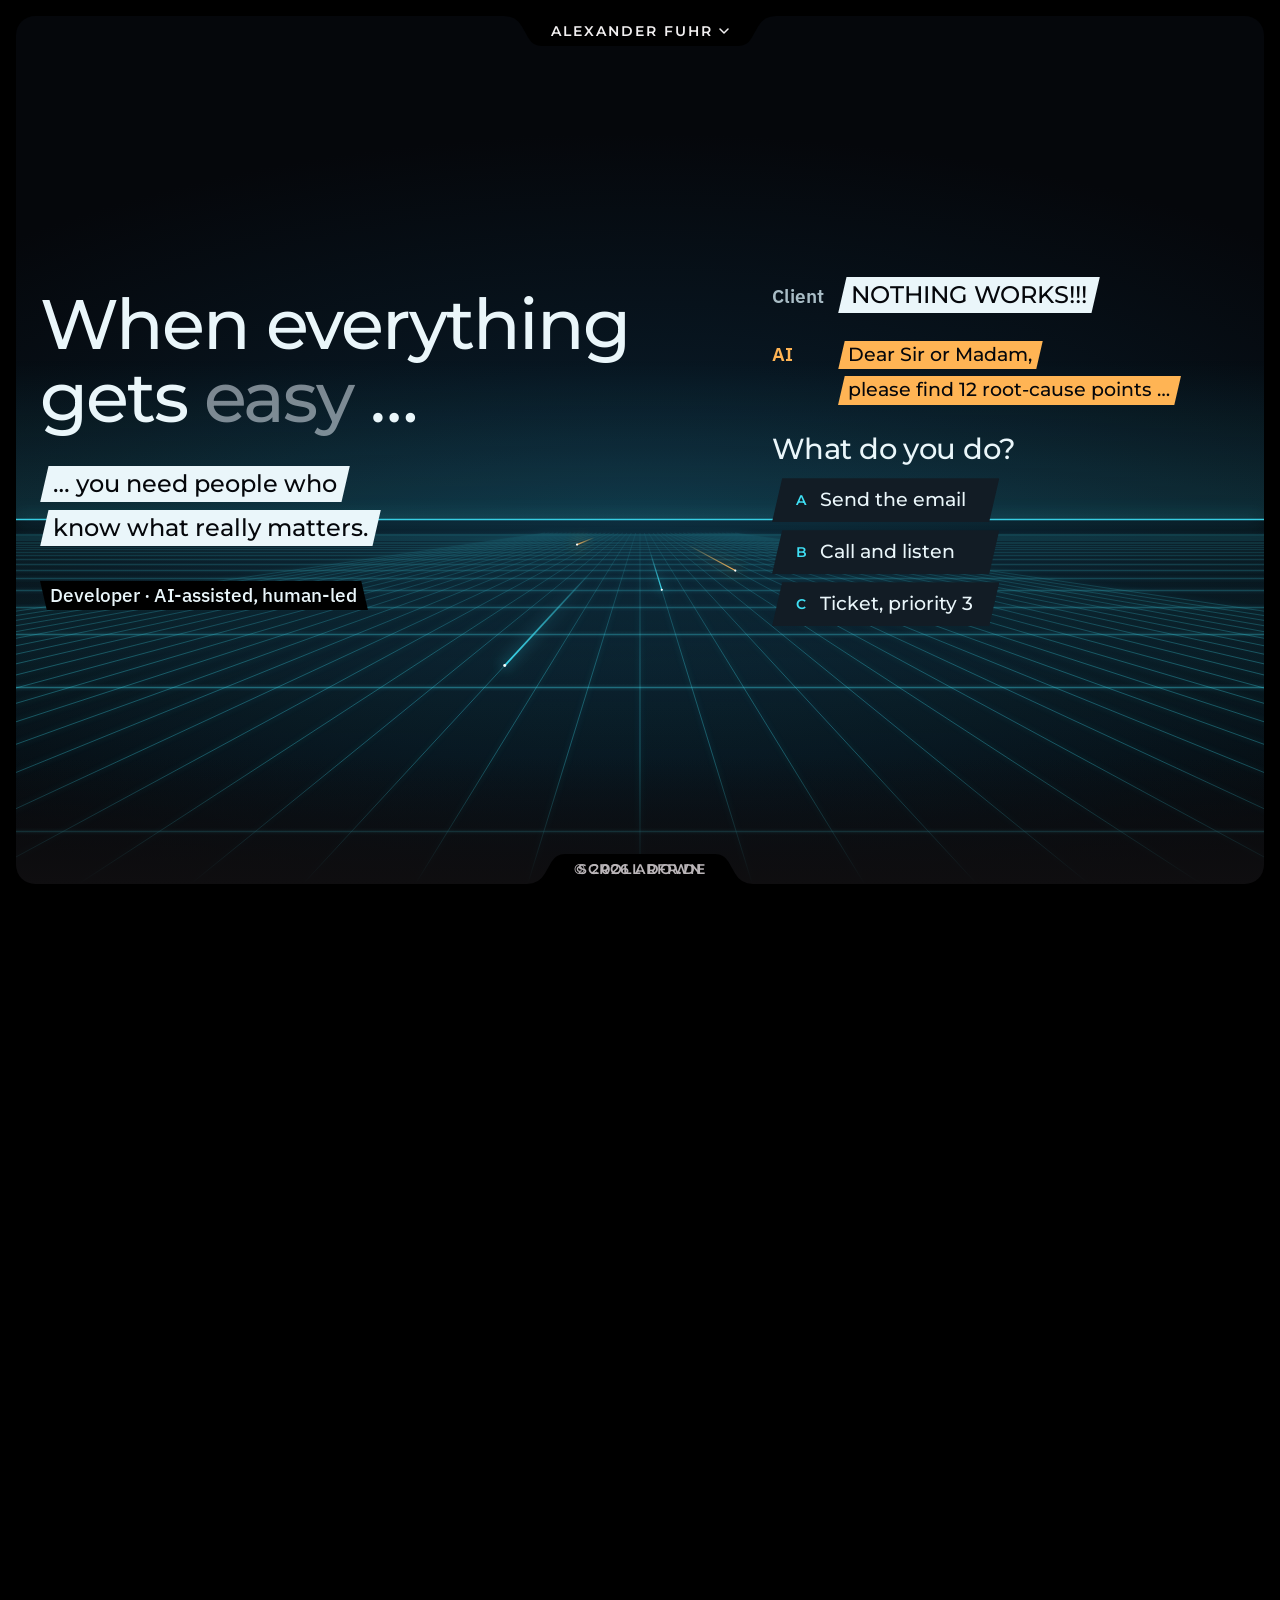
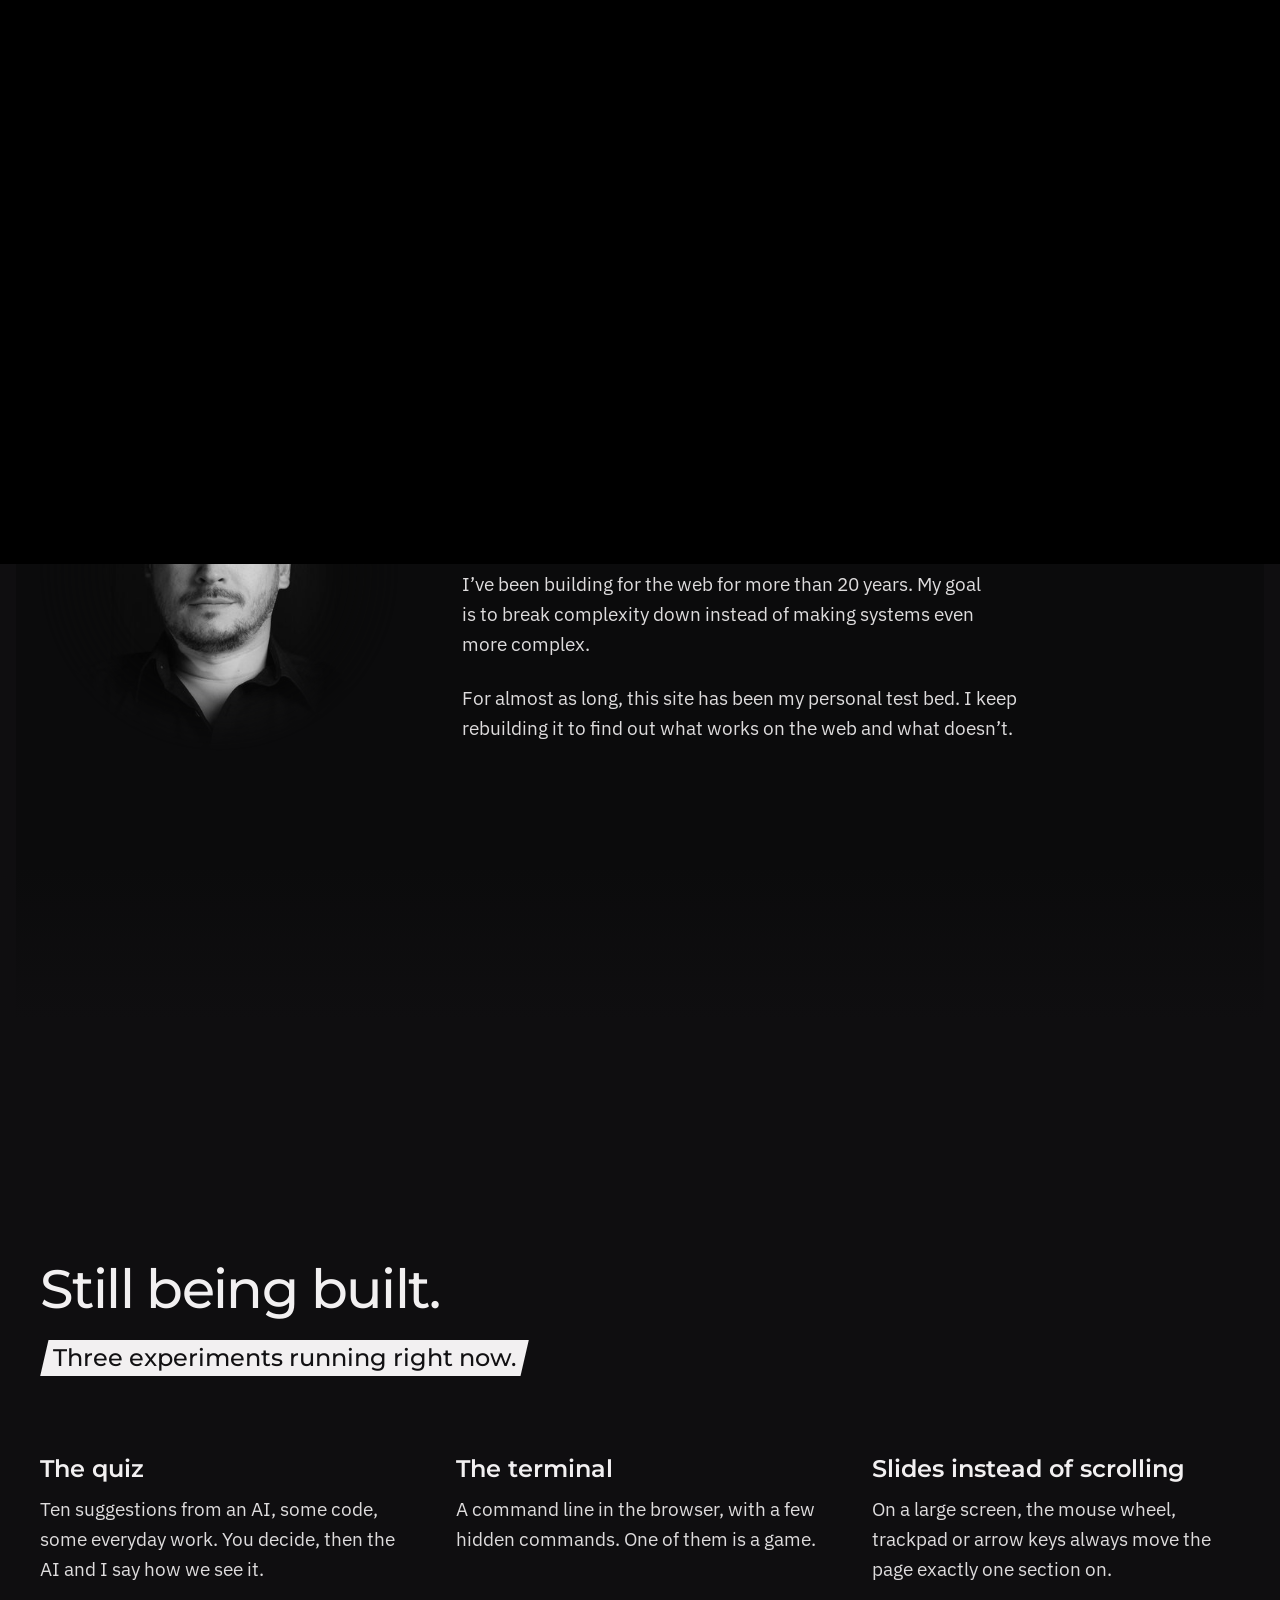
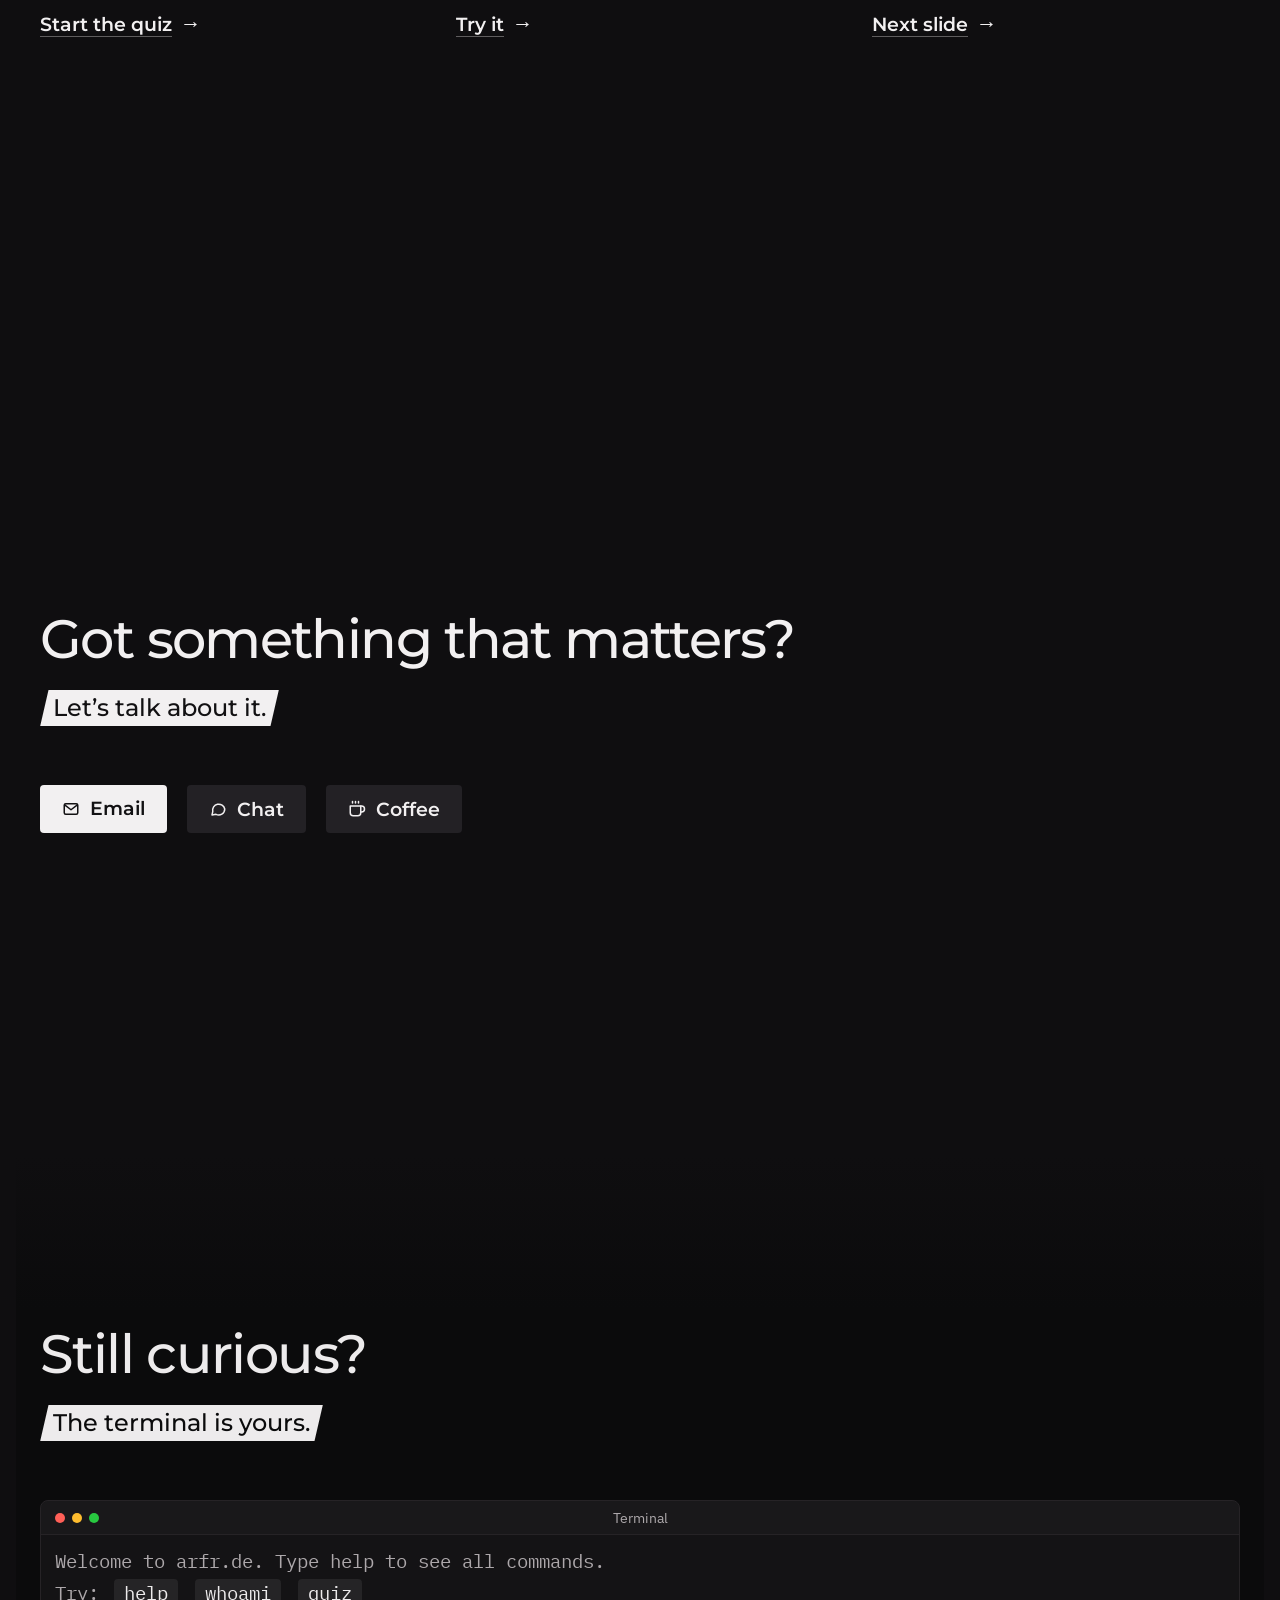
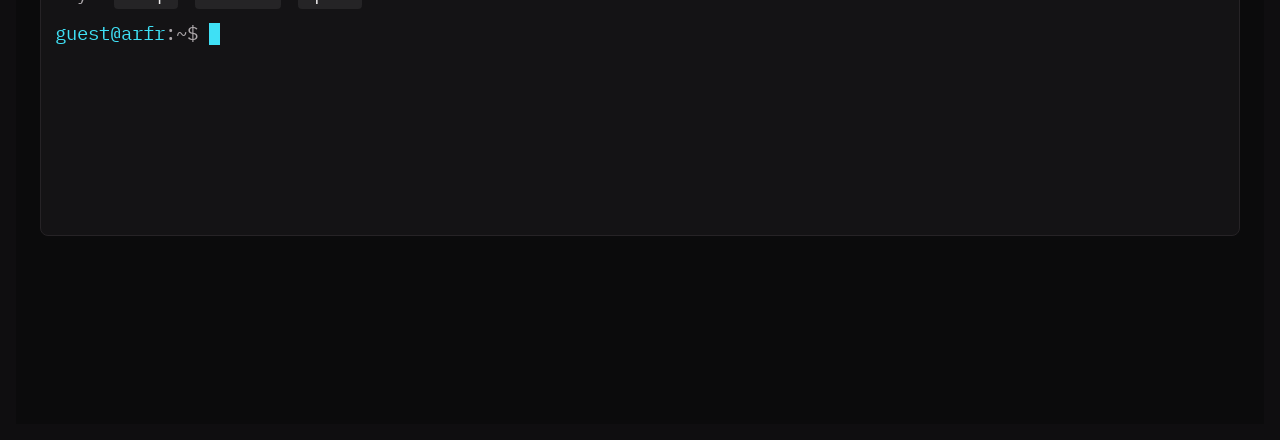
==== index.html @ 522abc4e "Update index.html" ====
<!doctype html>
<html lang="de">
<head>
<meta charset="utf-8">
<meta name="viewport" content="width=device-width, initial-scale=1, viewport-fit=cover">
<title>Alexander Fuhr</title>
<meta name="description" content="Alexander Fuhr – Entwickler. KI-gestützt, menschlich geführt.">
<meta name="color-scheme" content="light dark">
<meta property="og:type" content="website">
<meta property="og:url" content="https://arfr.de/">
<meta property="og:title" content="Alexander Fuhr – Entwickler">
<meta property="og:description" content="KI-gestützt, menschlich geführt.">
<meta property="og:image" content="https://arfr.de/images/alexander-fuhr.jpg">
<meta property="og:locale" content="de_DE">
<meta name="twitter:card" content="summary">
<link rel="canonical" href="https://arfr.de/">
<link rel="preload" href="fonts/montserrat-latin-500-normal.woff2" as="font" type="font/woff2" crossorigin>
<script>
/* slides on wide, tall enough screens: set before the first paint so nothing jumps; the script at the end checks that every section fits */
if (window.matchMedia && matchMedia('(min-width: 900px) and (min-height: 600px)').matches) document.documentElement.classList.add('slides');
</script>
<style>
@font-face { font-family: 'Montserrat'; font-style: normal; font-weight: 400; font-display: swap; src: url('fonts/montserrat-latin-400-normal.woff2') format('woff2'); unicode-range: U+0000-00FF, U+0131, U+0152-0153, U+02BB-02BC, U+02C6, U+02DA, U+02DC, U+0304, U+0308, U+0329, U+2000-206F, U+20AC, U+2122, U+2191, U+2193, U+2212, U+2215, U+FEFF, U+FFFD; }
@font-face { font-family: 'Montserrat'; font-style: normal; font-weight: 500; font-display: swap; src: url('fonts/montserrat-latin-500-normal.woff2') format('woff2'); unicode-range: U+0000-00FF, U+0131, U+0152-0153, U+02BB-02BC, U+02C6, U+02DA, U+02DC, U+0304, U+0308, U+0329, U+2000-206F, U+20AC, U+2122, U+2191, U+2193, U+2212, U+2215, U+FEFF, U+FFFD; }
@font-face { font-family: 'Montserrat'; font-style: normal; font-weight: 600; font-display: swap; src: url('fonts/montserrat-latin-600-normal.woff2') format('woff2'); unicode-range: U+0000-00FF, U+0131, U+0152-0153, U+02BB-02BC, U+02C6, U+02DA, U+02DC, U+0304, U+0308, U+0329, U+2000-206F, U+20AC, U+2122, U+2191, U+2193, U+2212, U+2215, U+FEFF, U+FFFD; }
@font-face { font-family: 'Montserrat'; font-style: normal; font-weight: 400; font-display: swap; src: url('fonts/montserrat-latin-ext-400-normal.woff2') format('woff2'); unicode-range: U+0100-02BA, U+02BD-02C5, U+02C7-02CC, U+02CE-02D7, U+02DD-02FF, U+0304, U+0308, U+0329, U+1D00-1DBF, U+1E00-1E9F, U+1EF2-1EFF, U+2020, U+20A0-20AB, U+20AD-20C0, U+2113, U+2C60-2C7F, U+A720-A7FF; }
@font-face { font-family: 'Montserrat'; font-style: normal; font-weight: 500; font-display: swap; src: url('fonts/montserrat-latin-ext-500-normal.woff2') format('woff2'); unicode-range: U+0100-02BA, U+02BD-02C5, U+02C7-02CC, U+02CE-02D7, U+02DD-02FF, U+0304, U+0308, U+0329, U+1D00-1DBF, U+1E00-1E9F, U+1EF2-1EFF, U+2020, U+20A0-20AB, U+20AD-20C0, U+2113, U+2C60-2C7F, U+A720-A7FF; }
@font-face { font-family: 'Montserrat'; font-style: normal; font-weight: 600; font-display: swap; src: url('fonts/montserrat-latin-ext-600-normal.woff2') format('woff2'); unicode-range: U+0100-02BA, U+02BD-02C5, U+02C7-02CC, U+02CE-02D7, U+02DD-02FF, U+0304, U+0308, U+0329, U+1D00-1DBF, U+1E00-1E9F, U+1EF2-1EFF, U+2020, U+20A0-20AB, U+20AD-20C0, U+2113, U+2C60-2C7F, U+A720-A7FF; }
@font-face { font-family: 'Montserrat'; font-style: normal; font-weight: 400; font-display: swap; src: url('fonts/montserrat-cyrillic-400-normal.woff2') format('woff2'); unicode-range: U+0301, U+0400-045F, U+0490-0491, U+04B0-04B1, U+2116; }
@font-face { font-family: 'Montserrat'; font-style: normal; font-weight: 500; font-display: swap; src: url('fonts/montserrat-cyrillic-500-normal.woff2') format('woff2'); unicode-range: U+0301, U+0400-045F, U+0490-0491, U+04B0-04B1, U+2116; }
@font-face { font-family: 'Montserrat'; font-style: normal; font-weight: 600; font-display: swap; src: url('fonts/montserrat-cyrillic-600-normal.woff2') format('woff2'); unicode-range: U+0301, U+0400-045F, U+0490-0491, U+04B0-04B1, U+2116; }
@font-face { font-family: 'IBM Plex Mono'; font-style: normal; font-weight: 400; font-display: swap; src: url('fonts/ibm-plex-mono-latin-400-normal.woff2') format('woff2'); unicode-range: U+0000-00FF, U+0131, U+0152-0153, U+02BB-02BC, U+02C6, U+02DA, U+02DC, U+0304, U+0308, U+0329, U+2000-206F, U+20AC, U+2122, U+2191, U+2193, U+2212, U+2215, U+FEFF, U+FFFD; }
@font-face { font-family: 'IBM Plex Mono'; font-style: normal; font-weight: 500; font-display: swap; src: url('fonts/ibm-plex-mono-latin-500-normal.woff2') format('woff2'); unicode-range: U+0000-00FF, U+0131, U+0152-0153, U+02BB-02BC, U+02C6, U+02DA, U+02DC, U+0304, U+0308, U+0329, U+2000-206F, U+20AC, U+2122, U+2191, U+2193, U+2212, U+2215, U+FEFF, U+FFFD; }
@font-face { font-family: 'IBM Plex Mono'; font-style: normal; font-weight: 400; font-display: swap; src: url('fonts/ibm-plex-mono-latin-ext-400-normal.woff2') format('woff2'); unicode-range: U+0100-02BA, U+02BD-02C5, U+02C7-02CC, U+02CE-02D7, U+02DD-02FF, U+0304, U+0308, U+0329, U+1D00-1DBF, U+1E00-1E9F, U+1EF2-1EFF, U+2020, U+20A0-20AB, U+20AD-20C0, U+2113, U+2C60-2C7F, U+A720-A7FF; }
@font-face { font-family: 'IBM Plex Mono'; font-style: normal; font-weight: 500; font-display: swap; src: url('fonts/ibm-plex-mono-latin-ext-500-normal.woff2') format('woff2'); unicode-range: U+0100-02BA, U+02BD-02C5, U+02C7-02CC, U+02CE-02D7, U+02DD-02FF, U+0304, U+0308, U+0329, U+1D00-1DBF, U+1E00-1E9F, U+1EF2-1EFF, U+2020, U+20A0-20AB, U+20AD-20C0, U+2113, U+2C60-2C7F, U+A720-A7FF; }
@font-face { font-family: 'IBM Plex Mono'; font-style: normal; font-weight: 400; font-display: swap; src: url('fonts/ibm-plex-mono-cyrillic-400-normal.woff2') format('woff2'); unicode-range: U+0301, U+0400-045F, U+0490-0491, U+04B0-04B1, U+2116; }
@font-face { font-family: 'IBM Plex Mono'; font-style: normal; font-weight: 500; font-display: swap; src: url('fonts/ibm-plex-mono-cyrillic-500-normal.woff2') format('woff2'); unicode-range: U+0301, U+0400-045F, U+0490-0491, U+04B0-04B1, U+2116; }
@font-face { font-family: 'Commissioner'; font-style: normal; font-weight: 400; font-display: swap; src: url('fonts/commissioner-greek-400-normal.woff2') format('woff2'); unicode-range: U+0370-0377, U+037A-037F, U+0384-038A, U+038C, U+038E-03A1, U+03A3-03FF; }
@font-face { font-family: 'Commissioner'; font-style: normal; font-weight: 500; font-display: swap; src: url('fonts/commissioner-greek-500-normal.woff2') format('woff2'); unicode-range: U+0370-0377, U+037A-037F, U+0384-038A, U+038C, U+038E-03A1, U+03A3-03FF; }
@font-face { font-family: 'Commissioner'; font-style: normal; font-weight: 600; font-display: swap; src: url('fonts/commissioner-greek-600-normal.woff2') format('woff2'); unicode-range: U+0370-0377, U+037A-037F, U+0384-038A, U+038C, U+038E-03A1, U+03A3-03FF; }
@font-face { font-family: 'IBM Plex Sans'; font-style: normal; font-weight: 400; font-display: swap; src: url('fonts/ibm-plex-sans-latin-400-normal.woff2') format('woff2'); unicode-range: U+0000-00FF, U+0131, U+0152-0153, U+02BB-02BC, U+02C6, U+02DA, U+02DC, U+0304, U+0308, U+0329, U+2000-206F, U+20AC, U+2122, U+2191, U+2193, U+2212, U+2215, U+FEFF, U+FFFD; }
@font-face { font-family: 'IBM Plex Sans'; font-style: normal; font-weight: 500; font-display: swap; src: url('fonts/ibm-plex-sans-latin-500-normal.woff2') format('woff2'); unicode-range: U+0000-00FF, U+0131, U+0152-0153, U+02BB-02BC, U+02C6, U+02DA, U+02DC, U+0304, U+0308, U+0329, U+2000-206F, U+20AC, U+2122, U+2191, U+2193, U+2212, U+2215, U+FEFF, U+FFFD; }
@font-face { font-family: 'IBM Plex Sans'; font-style: normal; font-weight: 600; font-display: swap; src: url('fonts/ibm-plex-sans-latin-600-normal.woff2') format('woff2'); unicode-range: U+0000-00FF, U+0131, U+0152-0153, U+02BB-02BC, U+02C6, U+02DA, U+02DC, U+0304, U+0308, U+0329, U+2000-206F, U+20AC, U+2122, U+2191, U+2193, U+2212, U+2215, U+FEFF, U+FFFD; }
@font-face { font-family: 'IBM Plex Sans'; font-style: normal; font-weight: 400; font-display: swap; src: url('fonts/ibm-plex-sans-latin-ext-400-normal.woff2') format('woff2'); unicode-range: U+0100-02BA, U+02BD-02C5, U+02C7-02CC, U+02CE-02D7, U+02DD-02FF, U+0304, U+0308, U+0329, U+1D00-1DBF, U+1E00-1E9F, U+1EF2-1EFF, U+2020, U+20A0-20AB, U+20AD-20C0, U+2113, U+2C60-2C7F, U+A720-A7FF; }
@font-face { font-family: 'IBM Plex Sans'; font-style: normal; font-weight: 500; font-display: swap; src: url('fonts/ibm-plex-sans-latin-ext-500-normal.woff2') format('woff2'); unicode-range: U+0100-02BA, U+02BD-02C5, U+02C7-02CC, U+02CE-02D7, U+02DD-02FF, U+0304, U+0308, U+0329, U+1D00-1DBF, U+1E00-1E9F, U+1EF2-1EFF, U+2020, U+20A0-20AB, U+20AD-20C0, U+2113, U+2C60-2C7F, U+A720-A7FF; }
@font-face { font-family: 'IBM Plex Sans'; font-style: normal; font-weight: 600; font-display: swap; src: url('fonts/ibm-plex-sans-latin-ext-600-normal.woff2') format('woff2'); unicode-range: U+0100-02BA, U+02BD-02C5, U+02C7-02CC, U+02CE-02D7, U+02DD-02FF, U+0304, U+0308, U+0329, U+1D00-1DBF, U+1E00-1E9F, U+1EF2-1EFF, U+2020, U+20A0-20AB, U+20AD-20C0, U+2113, U+2C60-2C7F, U+A720-A7FF; }
@font-face { font-family: 'IBM Plex Sans'; font-style: normal; font-weight: 400; font-display: swap; src: url('fonts/ibm-plex-sans-cyrillic-400-normal.woff2') format('woff2'); unicode-range: U+0301, U+0400-045F, U+0490-0491, U+04B0-04B1, U+2116; }
@font-face { font-family: 'IBM Plex Sans'; font-style: normal; font-weight: 500; font-display: swap; src: url('fonts/ibm-plex-sans-cyrillic-500-normal.woff2') format('woff2'); unicode-range: U+0301, U+0400-045F, U+0490-0491, U+04B0-04B1, U+2116; }
@font-face { font-family: 'IBM Plex Sans'; font-style: normal; font-weight: 600; font-display: swap; src: url('fonts/ibm-plex-sans-cyrillic-600-normal.woff2') format('woff2'); unicode-range: U+0301, U+0400-045F, U+0490-0491, U+04B0-04B1, U+2116; }
/* Arial scaled to the web fonts' width and height, so text does not jump when they arrive */
@font-face { font-family: 'Montserrat Fallback'; src: local('Arial'), local('ArialMT'), local('Liberation Sans'); size-adjust: 113.65%; ascent-override: 85.17%; descent-override: 22.09%; line-gap-override: 0%; }
@font-face { font-family: 'IBM Plex Sans Fallback'; src: local('Arial'), local('ArialMT'), local('Liberation Sans'); size-adjust: 100.95%; ascent-override: 101.54%; descent-override: 27.24%; line-gap-override: 0%; }
</style>
<style>
/* Layout: one calm column of statements, each opened by a headline + dark bar (the LinkedIn banner motif); the hero pairs it with a code review that shows "AI-assisted, human-led" at work. */
:root {
  /* one dark page in both schemes: the sections differ by tone, not by light/dark bands.
     Every colour of the page is named here once; the rest of the CSS and the canvas drawings only use the names */
  --page-rgb: 15, 14, 16;
  --page: rgb(var(--page-rgb));
  --bg: var(--page);
  --fg: #F2F0F1;
  --text: #DEDCDD; /* running text, about 87 % white: long paragraphs do not glare on the dark ground (14 : 1) */
  --muted: #BAB5B8;
  --line: #2A272A;
  --surface: #18171A;
  --bar: var(--fg);
  --bar-fg: #121113;
  /* the two voices: cyan is the human, amber the AI; as r, g, b too, so any shade can take an alpha */
  --human-rgb: 63, 224, 245;
  --human: rgb(var(--human-rgb));
  --ai-rgb: 255, 180, 84;
  --ai: rgb(var(--ai-rgb));
  --ai-light: #FFE2B8;
  --ai-dark: #C77B1E;
  --accent: var(--human);
  --grid-ink: rgba(242, 240, 241, 0.12);
  --grid-glow: rgba(var(--human-rgb), 0.3);
  /* the neon stage of the hero and the game: bluer blacks and whites; its neon is the human cyan, --neon-light a paler tint */
  --neon-light: #7FF0FF;
  --stage-bg: #05070B;
  --stage-glow: #0A2131;
  --stage-surface: #0A1219;
  --stage-line: #1B2A34;
  --stage-dim: #8FA6B0;
  --stage-muted: #A9BDC6;
  --stage-fg: #EAF6FA;
  --struck: rgba(240, 248, 255, 0.5); /* the word that is not quite right, faded back */
  /* plain black and white: the frame, light on dark, shadows, the snow */
  --black-rgb: 0, 0, 0;
  --frame-bg: rgb(var(--black-rgb));
  --white-rgb: 255, 255, 255;
  --white: rgb(var(--white-rgb));
  --slate-rgb: 110, 120, 140;
  /* buttons, status lights and the terminal window */
  --ghost: #232125;
  --ghost-hover: #2E2B30;
  --ok: #5EE6A8;
  --status-wait: #F2B24C;
  --status-online: #3DD68C;
  --status-offline: #9A9599;
  --win-close: #FF5F57;
  --win-min: #FEBC2E;
  --win-max: #28C840;
  color-scheme: dark;
  /* type scale: five sizes */
  --fs-s: 0.875rem;
  --fs-m: clamp(1rem, 0.93rem + 0.3vw, 1.1875rem);
  --fs-l: clamp(1.2rem, 1rem + 0.6vw, 1.5rem);
  --fs-xl: clamp(2rem, 1.3rem + 2.6vw, 3.75rem);
  --fs-xxl: clamp(2.4rem, 1rem + 5vw, 5.5rem);
  --font-display: 'Montserrat', 'Commissioner', 'Montserrat Fallback', 'Helvetica Neue', Arial, sans-serif;
  --font-body: 'IBM Plex Sans', 'Commissioner', 'IBM Plex Sans Fallback', 'Helvetica Neue', Arial, sans-serif;
  /* three line heights and three tracking steps carry the whole page */
  --lh-tight: 1.05;
  --lh-snug: 1.3;
  --lh-body: 1.6;
  --ls-display: -0.03em;
  --ls-caps: 0.08em;
  --ls-caps-wide: 0.14em;
  --font-mono: 'IBM Plex Mono', ui-monospace, 'SFMono-Regular', Menlo, Consolas, monospace;
  --wrap: 1280px;
  /* "About" is a terminal band: one dark look in both themes, on purpose */
  --term-bg-rgb: 11, 11, 12;
  --term-bg: rgb(var(--term-bg-rgb));
  --term-surface: #141315;
  --term-fg: #EDEBEC;
  --term-muted: #ADA8AB;
  --term-line: #262326;
  --term-accent: var(--human);
}
html[lang="en"] { --fs-xxl: clamp(2.3rem, 1rem + 4.2vw, 4.75rem); }
html[lang="ru"], html[lang="el"] { --fs-xxl: clamp(1.9rem, 0.9rem + 3.4vw, 4rem); --fs-xl: clamp(1.8rem, 1.1rem + 2.2vw, 3.25rem); }
html[lang="sr"] { --fs-xxl: clamp(2.2rem, 1rem + 4.4vw, 5rem); }
@media (max-width: 480px) { html[lang="ru"] { --fs-xl: 1.65rem; } }

* { box-sizing: border-box; }
html { scroll-behavior: smooth; }
@media (prefers-reduced-motion: reduce) { html { scroll-behavior: auto; } }
body {
  margin: 0;
  background: var(--bg);
  color: var(--fg);
  font-family: var(--font-body);
  font-size: var(--fs-m);
  line-height: var(--lh-body);
  font-synthesis: none;
  -webkit-font-smoothing: antialiased;
}
/* long German compounds break cleanly in running text; statements and the terminal never hyphenate */
main p, main li { -webkit-hyphens: auto; hyphens: auto; hyphenate-limit-chars: 7 3 3; }
main .lede, .cli p, .cli li { -webkit-hyphens: manual; hyphens: manual; }
a { color: inherit; }
:focus-visible { outline: 2px solid var(--accent); outline-offset: 3px; border-radius: 2px; }

.wrap {
  max-width: var(--wrap);
  margin-inline: auto;
  padding-left: max(24px, env(safe-area-inset-left, 0px));
  padding-right: max(24px, env(safe-area-inset-right, 0px));
}
@media (max-width: 480px) {
  .wrap {
    padding-left: max(16px, env(safe-area-inset-left, 0px));
    padding-right: max(16px, env(safe-area-inset-right, 0px));
  }
}

/* The brand device: text on a light bar, one bar per line, its ends skewed like a parallelogram
   (after pepelsbey.dev/articles/skewed-highlight). One gradient at 103deg draws the whole shape, so there is no seam where
   slant and edge meet: its isolines lean like "/", 0.35em cuts the slant from the bottom-left corner of a line (the bar
   is about 1.53em tall, 1.53em * sin 13deg = 0.345em) and the same from the top-right. box-decoration-break: clone gives
   every wrapped line its own bar with both ends; the 1 px ramps keep the slants smooth. --slope 77deg mirrors it ("\"). */
.bar {
  --mark: var(--bar);
  background: linear-gradient(var(--slope, 103deg),
    transparent calc(0.35em - 0.5px), var(--mark) calc(0.35em + 0.5px),
    var(--mark) calc(100% - 0.35em - 0.5px), transparent calc(100% - 0.35em + 0.5px));
  color: var(--bar-fg);
  padding: 0.12em 0.55em 0.18em;
  -webkit-box-decoration-break: clone;
  box-decoration-break: clone;
  line-height: 1.85; /* room for the bar padding between wrapped lines */
}


/* Header */
.site-head {
  position: sticky;
  top: env(safe-area-inset-top, 0px);
  z-index: 10;
  height: var(--tab-d);
  margin-bottom: calc(-1 * var(--tab-d));
}
.site-head .wrap {
  position: relative;
  display: flex;
  align-items: center;
  justify-content: space-between;
  gap: 16px;
  height: 100%;
}

/* Hero */
/* The hero is a dark neon stage in both themes, on purpose: the glow only works on black */
.hero {
  position: relative;
  overflow: hidden;
  --bg: var(--stage-bg);
  --fg: var(--stage-fg);
  --muted: var(--stage-muted);
  --line: var(--stage-line);
  --surface: var(--stage-surface);
  --bar: var(--stage-fg);
  --bar-fg: var(--stage-bg);
  --accent: var(--human);
  --plate: #121C25; /* the dark plates of the quiz */
  color-scheme: dark;
  color: var(--fg);
  background: radial-gradient(120% 75% at 50% 60%, var(--stage-glow) 0%, var(--stage-bg) 62%);
}
.hero .review-card { background: var(--stage-surface); border-color: rgba(var(--human-rgb), 0.22); }
.retro-grid {
  position: absolute;
  inset: 0;
  width: 100%;
  height: 100%;
  display: block;
  pointer-events: none;
  z-index: 0;
}
.hero .wrap { position: relative; z-index: 1; }
.hero::after {
  content: "";
  position: absolute;
  inset: 0;
  background: linear-gradient(to bottom, rgba(var(--page-rgb), 0) calc(100% - clamp(64px, 10vw, 140px)), var(--page));
  pointer-events: none;
  z-index: 0;
}

/* CRT feel on the dark terminal bands */
.about-band, .next-band { position: relative; }
.about-band .wrap, .next-band .wrap { position: relative; z-index: 1; }

.hero .wrap {
  display: grid;
  grid-template-columns: minmax(0, 1.4fr) minmax(0, 1fr);
  gap: clamp(40px, 6vw, 88px);
  align-items: center;
  /* the bottom padding keeps the quiz clear of the "scroll down" tab */
  padding-block: calc(var(--tab-d) + clamp(40px, 6vw, 88px)) calc(var(--tab-d) + clamp(32px, 4vw, 64px));
}
.hero-text { display: flex; flex-direction: column; gap: 28px; min-width: 0; }
.hero-side { display: flex; flex-direction: column; gap: 28px; min-width: 0; }
.hero h1 {
  margin: 0;
  font-family: var(--font-display);
  font-weight: 500;
  font-size: var(--fs-xxl);
  line-height: var(--lh-tight);
  letter-spacing: var(--ls-display);
  text-wrap: balance;
}
/* headline and the line under it are one sentence: screen readers get it whole from the h1 (hero.sentence, .sr-only),
   the two visible halves are hidden from them */
/* the word that is not quite right: read first, then it fades back */
.hero h1 .squiggle { animation: struck-fade 0.8s ease 1.2s both; }
@keyframes struck-fade { from { color: inherit; } to { color: var(--struck); } }
@media (prefers-reduced-motion: reduce) { .hero h1 .squiggle { animation: none; color: var(--struck); } }
.hero .lede {
  margin: 0;
  font-family: var(--font-display);
  font-weight: 500;
  font-size: var(--fs-l);
  max-width: 32ch;
  text-wrap: balance;
}
.role {
  margin: 0;
  color: var(--fg);
  font-weight: 500;
  font-size: var(--fs-m);
  line-height: var(--lh-body);
}
.role strong { color: var(--fg); font-weight: 600; }
.role .sep { display: inline-block; width: 4px; height: 4px; margin: 0 10px; vertical-align: middle; border-radius: 50%; background: var(--muted); }
/* the role on a black bar with white letters, slanting the other way than the white bar above it; on the phone
   it wraps into two even lines instead of leaving one word alone */
.role { text-wrap: balance; }
.role .bar { --slope: 77deg; --mark: rgb(var(--black-rgb)); color: var(--bar); }
.btn {
  display: inline-flex;
  align-items: center;
  gap: 10px;
  min-height: 48px;
  padding: 0 22px;
  border-radius: 4px;
  font-family: var(--font-display);
  font-weight: 600;
  font-size: var(--fs-m);
  text-decoration: none;
  border: 0;
  cursor: pointer;
  transition: transform 0.15s ease, background-color 0.15s ease;
}
.btn-primary { background: var(--bar); color: var(--bar-fg); }
.btn-primary:hover { background: var(--white); }
.btn-ghost { background: var(--ghost); color: var(--fg); }
.btn-ghost:hover { background: var(--ghost-hover); }
.btn:hover { transform: translateY(-1px); }
.btn:active { transform: translateY(0) scale(0.98); }
@media (prefers-reduced-motion: reduce) { .btn { transition: none; } .btn:hover { transform: none; } }
.btn svg { width: 18px; height: 18px; flex: none; }

/* Code review card: the subject's own artefact */
.review {
  margin: 0;
  display: flex;
  flex-direction: column;
  gap: 14px;
  min-width: 0;
}
.review-card {
  background: var(--surface);
  border: 1px solid var(--line);
  border-radius: 8px;
  overflow: hidden;
  font-size: var(--fs-s);
  line-height: var(--lh-body);
}
.review-card .code { font-size: var(--fs-s); }
.review-head {
  display: flex;
  justify-content: space-between;
  align-items: center;
  gap: 12px;
  padding: 12px 16px;
  border-bottom: 1px solid var(--line);
  color: var(--muted);
}
.review-head .file { color: var(--fg); font-weight: 500; }
.chip {
  display: inline-flex;
  align-items: center;
  gap: 6px;
  font-size: var(--fs-s);
  font-weight: 500;
  padding: 3px 10px;
  border-radius: 999px;
  border: 1px solid var(--line);
  background: var(--bg);
  white-space: nowrap;
}
.chip-ok { background: var(--bar); color: var(--bar-fg); border-color: var(--bar); }
.chip svg { width: 12px; height: 12px; }
.chat-link {
  padding: 0;
  border: 0;
  background: none;
  font: inherit;
  color: var(--accent);
  text-decoration: underline;
  text-underline-offset: 3px;
  cursor: pointer;
}
.chat-link:hover { text-decoration-thickness: 2px; }
.hunk { padding: 14px 16px; display: flex; flex-direction: column; gap: 8px; }
.hunk + .hunk { border-top: 1px dashed var(--line); }
.hunk-label { color: var(--muted); font-size: var(--fs-s); }
.code {
  margin: 0;
  overflow-x: auto;
  white-space: pre;
  color: var(--fg);
  font-family: var(--font-mono);
}
.code mark { background: transparent; color: var(--accent); font-weight: 500; }
.comment {
  display: flex;
  gap: 12px;
  align-items: flex-start;
  margin: 2px 0;
  padding: 12px;
  background: var(--bg);
  border: 1px solid var(--line);
  border-radius: 6px;
  font-family: var(--font-body);
  font-size: var(--fs-m);
  line-height: var(--lh-body);
}
.avatar {
  flex: none;
  width: 28px;
  height: 28px;
  border-radius: 50%;
  background: var(--bar);
  color: var(--bar-fg);
  display: grid;
  place-items: center;
  font-family: var(--font-display);
  font-weight: 600;
  font-size: var(--fs-s);
}
.comment p { margin: 0; min-width: 0; }
.comment b { font-weight: 600; }
.review-foot {
  display: flex;
  justify-content: space-between;
  align-items: center;
  gap: 12px;
  padding: 12px 16px;
  border-top: 1px solid var(--line);
  color: var(--muted);
}
.review figcaption {
  font-size: var(--fs-s);
  color: var(--muted);
}

/* Review carousel */
.carousel { overflow: hidden; transition: height 0.3s ease; }
.track {
  display: flex;
  align-items: flex-start;
  transition: transform 0.45s cubic-bezier(0.2, 0.7, 0.2, 1);
  touch-action: pan-y;
}
/* every slide has the same height; what appears after an answer scrolls inside */
.slide { flex: 0 0 100%; min-width: 0; display: flex; flex-direction: column; position: relative; height: var(--slide-h, auto); overflow-y: auto; }
.slide .review-foot { margin-top: auto; justify-content: flex-end; }
.slide .review-head { justify-content: flex-end; }
@media (max-width: 420px) {
  .dot { width: 18px; }
}
[hidden] { display: none !important; }

/* Quiz: the visitor decides first, the "AI" applauds, then the verdict */
.quiz { display: none; flex-direction: column; gap: 10px; }
.quiz-on .quiz { display: flex; }
.quiz-on .slide:not(.answered) .comment,
.quiz-on .slide:not(.answered) .hunk-fix,
.quiz-on .slide:not(.answered) .review-foot { display: none; }
.quiz-q {
  margin: 4px 0 0;
  font-family: var(--font-body);
  font-weight: 600;
  font-size: var(--fs-m);
  color: var(--fg);
}
.quiz-opts { display: flex; flex-direction: column; gap: 6px; }
.opt {
  display: flex;
  align-items: center;
  gap: 12px;
  width: 100%;
  min-height: 44px;
  padding: 8px 12px;
  text-align: left;
  font-family: var(--font-body);
  font-size: var(--fs-m);
  line-height: var(--lh-snug);
  color: var(--fg);
  background: var(--bg);
  border: 1px solid var(--line);
  border-radius: 6px;
  cursor: pointer;
  transition: border-color 0.15s ease, opacity 0.15s ease, transform 0.12s ease;
}
.opt:hover:not(:disabled) { border-color: var(--fg); }
.opt:active:not(:disabled) { transform: scale(0.985); }
.opt:disabled { cursor: default; }
.opt-key {
  flex: none;
  width: 24px;
  height: 24px;
  display: grid;
  place-items: center;
  border-radius: 4px;
  background: var(--surface);
  font-size: var(--fs-s);
  font-weight: 600;
  color: var(--muted);
}
.answered .opt { opacity: 0.45; }
.answered .opt.is-correct, .answered .opt.is-picked { opacity: 1; }
.opt.is-correct { border-color: var(--fg); }
.opt.is-correct .opt-key { background: var(--bar); color: var(--bar-fg); }
.opt.is-picked:not(.is-correct) { border-color: var(--accent); }
.opt.is-picked:not(.is-correct) .opt-key { background: var(--accent); color: var(--bg); }
.ai-reply {
  display: flex;
  gap: 12px;
  align-items: flex-start;
  padding: 12px;
  border: 1px dashed var(--line);
  border-radius: 6px;
  font-family: var(--font-body);
  font-size: var(--fs-m);
  line-height: var(--lh-body);
}
.ai-reply p { margin: 0; min-width: 0; }
.ai-reply b { font-weight: 600; }
.avatar-ai {
  background: transparent;
  color: var(--muted);
  border: 1px dashed var(--muted);
  border-radius: 4px;
  font-weight: 600;
}
.ai-text.thinking { color: var(--muted); letter-spacing: var(--ls-caps-wide); }
.verdict { font-weight: 600; margin-right: 0.35em; }
.verdict.is-wrong { color: var(--accent); }
/* the result covers the card once all ten are answered */
.review-card.carousel { position: relative; }
.quiz-score {
  position: absolute;
  inset: 0;
  z-index: 3;
  overflow-y: auto;
  background: var(--surface);
  animation: score-in 0.35s ease both;
}
.quiz-score::-webkit-scrollbar { width: 6px; }
.quiz-score::-webkit-scrollbar-thumb { background: rgba(var(--human-rgb), 0.35); border-radius: 3px; }
@keyframes score-in { from { opacity: 0; transform: translateY(6px); } to { opacity: 1; transform: none; } }
.quiz-score .comment { margin: 2px 0; }
/* the two ways on sit side by side, like a final pair of answers; the bonus is the highlighted one */
.quiz-score .quiz-opts { display: grid; grid-template-columns: repeat(2, minmax(0, 1fr)); gap: 6px; margin-top: 2px; }
.quiz-score .quiz-bonus { border-color: var(--fg); }
.quiz-score .quiz-bonus .opt-key { background: var(--bar); color: var(--bar-fg); }
@media (prefers-reduced-motion: reduce) { .quiz-score { animation: none; } }

/* Quiz stage: like a quiz show, every part keeps its place. The ladder on top, the case as a script (the AI's
   suggestion turns into Alex's revision in place), the question with its answers, and the two voices below them:
   the AI's praise, Alex's verdict and the way on. Everything that can appear is laid out from the start and only
   shown, so the slide never changes height. Wrong is amber, right is cyan, and each also gets a word. */
.review-card.stage { --amber: var(--ai); display: flex; flex-direction: column; gap: 10px; padding: 12px 18px 16px; }
.stage-body { position: relative; }
/* every question fills the card; the footer with the way on sits at the bottom, in the same place each time */
.stage .track { display: grid; align-items: stretch; }
.stage .slide { grid-area: 1 / 1; height: auto; overflow: visible; gap: 12px; visibility: hidden; opacity: 0; transition: opacity 0.3s ease, visibility 0s linear 0.3s; }
.stage .slide.is-current { visibility: visible; opacity: 1; transition: opacity 0.3s ease, visibility 0s; }
.stage .case { display: grid; }
.stage .case > .hunk { grid-area: 1 / 1; min-width: 0; transition: opacity 0.3s ease, visibility 0s; }
/* long lines wrap instead of running past the edge */
.stage .case .code { white-space: pre-wrap; overflow-wrap: anywhere; overflow: visible; }
.stage.quiz-on .slide .hunk-fix { display: grid; border: 0; visibility: hidden; opacity: 0; }
.stage.quiz-on .slide.answered .hunk-ai { visibility: hidden; opacity: 0; }
.stage.quiz-on .slide.answered .hunk-fix { visibility: visible; opacity: 1; }
.stage .quiz-q { margin: 0; }
.opt-tag { display: none; }
.stage .opt-tag { display: grid; justify-items: end; flex: none; margin-left: auto; padding-left: 10px; font-family: var(--font-body); font-size: var(--fs-s); font-weight: 600; white-space: nowrap; visibility: hidden; }
.stage .opt-tag > span { grid-area: 1 / 1; }
.stage .answered .opt.is-correct [data-i18n="quiz.right"], .stage .answered .opt.is-picked:not(.is-correct) [data-i18n="quiz.pick"] { visibility: visible; }
.stage-foot { display: grid; margin-top: auto; }
.stage-foot > * { grid-area: 1 / 1; }
.stage-result { display: flex; flex-direction: column; gap: 6px; visibility: hidden; }
.stage .answering .stage-result, .stage .answered .stage-result { visibility: visible; }
.stage .ai-reply { padding: 0; border: 0; font-size: inherit; line-height: inherit; }
.ai-say { display: grid; }
.ai-say > .ai-sizer, .ai-say > .ai-text { grid-area: 1 / 1; }
.ai-sizer { display: grid; visibility: hidden; }
.ai-sizer > span { grid-area: 1 / 1; }
.stage-row { display: flex; align-items: flex-end; gap: 14px; visibility: hidden; }
.stage .answered .stage-row { visibility: visible; }
.stage.quiz-on .slide .comment { display: block; flex: 1; min-width: 0; margin: 0; padding: 0; border: 0; background: none; font-size: inherit; line-height: inherit; }
.verdict-box { display: inline-grid; margin-right: 0.35em; font-weight: 600; }
.verdict-box > *, .verdict-size > span { grid-area: 1 / 1; }
.verdict-size { display: grid; visibility: hidden; }
.verdict-box .verdict { margin-right: 0; }
.stage-next { display: inline-grid; justify-items: center; align-items: center; flex: none; white-space: nowrap; cursor: pointer; }
.stage-next > span { grid-area: 1 / 1; }
/* "Next" until every question has an answer, then "Result" */
.stage-next > span + span, .quiz-done .stage-next > span:first-child { visibility: hidden; }
.quiz-done .stage-next > span + span { visibility: inherit; }
/* narrow cards (small laptops): slightly tighter spacing, so the quiz still fits one screen */
.review-card.stage { container-type: inline-size; }
@container (max-width: 420px) {
  .stage .slide { gap: 10px; }
  .stage .quiz { gap: 8px; }
  .stage-foot { padding-top: 8px; }
}
/* the quiz has no frame or background of its own and sits straight on the page */
.hero .review-card.stage { background: transparent; border-color: transparent; }
/* without a background of its own the result no longer covers the question beneath it */
.stage-body:has(> .quiz-score:not([hidden])) > .track { opacity: 0; }
@media (max-width: 860px) {
  /* phones and narrow windows: the hero text fills the first screen, the first question follows below */
  .hero .wrap { row-gap: 0; }
  .hero-text { min-height: calc(100svh - 2 * var(--frame) - var(--tab-d) - clamp(40px, 6vw, 88px)); justify-content: center; }
  .hero .quiz-teaser { margin-top: calc(var(--tab-d) + 16px); }
}
@media (prefers-reduced-motion: reduce) {
  .stage .slide, .stage .slide.is-current, .stage .case > .hunk, .stage-next, .stage-back { transition: none; }
}
/* Hero: only the first question, as a way in. An answer opens the quiz on a slide of its own.
   No card: the case reads like a script, who speaks on the left and each voice on a bar in its colour (the client
   white, the AI orange). Below it the question and three small plates in the slant of the bars, like a TV quiz,
   only as wide as the longest answer, so the headline on the left keeps the stage. */
.quiz-teaser { --plate-h: 44px; gap: 0; container-type: inline-size; }
.quiz-teaser .case { display: grid; grid-template-columns: max-content minmax(0, 1fr); column-gap: 14px; row-gap: 20px; align-items: baseline; }
.case-who { font-weight: 600; color: var(--muted); }
.case-who.is-ai { color: var(--ai); }
.case-say { margin: 0; font-family: var(--font-display); font-weight: 500; font-size: var(--fs-l); line-height: 1.85; }
.case-say.is-ai { font-size: var(--fs-m); line-height: 1.9; }
.case-say.is-ai .bar { --mark: var(--ai); }
.quiz-teaser .quiz-q { margin: 26px 0 14px; font-family: var(--font-display); font-weight: 500; font-size: clamp(1.5rem, 1rem + 1vw, 2rem); line-height: var(--lh-tight); letter-spacing: -0.02em; }
.quiz-teaser .quiz-opts { display: grid; grid-template-columns: fit-content(100%); gap: 8px; }
/* a plate: the button keeps its rectangle for the pointer, a clipped layer behind the text draws the slant
   (tan 13deg = 0.2309, the angle of the bars) */
.quiz-teaser .opt, .teaser-go { --slant: calc(var(--plate-h) * 0.2309); position: relative; isolation: isolate; border: 0; border-radius: 0; background: none; }
.quiz-teaser .opt { min-height: var(--plate-h); padding: 0 calc(var(--slant) + 16px) 0 calc(var(--slant) + 12px); gap: 12px; font-family: var(--font-display); font-weight: 500; font-size: var(--fs-m); transition: color 0.15s ease, opacity 0.15s ease, transform 0.12s ease; }
.quiz-teaser .opt::before, .teaser-go::before { content: ""; position: absolute; inset: 0; z-index: -1; background: var(--plate); clip-path: polygon(var(--slant) 0, 100% 0, calc(100% - var(--slant)) 100%, 0 100%); transition: background-color 0.15s ease; }
/* keyboard focus: a 2px ring in the same slant, 3px off the plate, instead of the rectangular outline.
   5px out on top and bottom is 6.29px out across the slant (5px * (1 / cos 13deg + tan 13deg)). */
.quiz-teaser .opt:focus-visible, .teaser-go:focus-visible { outline: none; }
.quiz-teaser .opt::after, .teaser-go::after { content: ""; position: absolute; inset: -5px -6.29px; z-index: -1; background: var(--accent); pointer-events: none; visibility: hidden;
  clip-path: polygon(evenodd, calc(var(--slant) + 2.31px) 0, 100% 0, calc(100% - var(--slant) - 2.31px) 100%, 0 100%, calc(var(--slant) + 2.31px) 0,
    calc(var(--slant) + 3.9px) 2px, calc(100% - 2.51px) 2px, calc(100% - var(--slant) - 3.9px) calc(100% - 2px), 2.51px calc(100% - 2px), calc(var(--slant) + 3.9px) 2px); }
.quiz-teaser .opt:focus-visible::after, .teaser-go:focus-visible::after { visibility: visible; }
.quiz-teaser .opt-key { width: auto; height: auto; min-width: 1em; background: none; border-radius: 0; font-size: var(--fs-s); color: var(--human); transition: color 0.15s ease; }
.quiz-teaser .opt:hover:not(:disabled)::before, .quiz-teaser .opt:focus-visible::before { background: var(--bar); }
.quiz-teaser .opt:hover:not(:disabled), .quiz-teaser .opt:focus-visible { color: var(--bar-fg); }
/* after the first answer the plates show it, like the quiz does: your pick orange, the right one cyan */
.quiz-teaser .opt.is-correct::before { background: var(--human); }
.quiz-teaser .opt.is-picked:not(.is-correct)::before { background: var(--ai); }
.quiz-teaser .opt.is-correct, .quiz-teaser .opt.is-picked { color: var(--bar-fg); }
.quiz-teaser .opt:hover:not(:disabled) .opt-key, .quiz-teaser .opt:focus-visible .opt-key,
.quiz-teaser .opt.is-correct .opt-key, .quiz-teaser .opt.is-picked .opt-key { background: none; color: inherit; }
.quiz-teaser.is-joined .opt-tag { display: grid; justify-items: end; flex: none; margin-left: auto; padding-left: 8px; font-family: var(--font-body); font-weight: 600; font-size: var(--fs-s); white-space: nowrap; }
.quiz-teaser .opt-tag > span { grid-area: 1 / 1; visibility: hidden; }
.quiz-teaser .opt.is-correct [data-i18n="quiz.right"], .quiz-teaser .opt.is-picked:not(.is-correct) [data-i18n="quiz.pick"] { visibility: visible; }
.quiz-teaser.is-joined .opt:not(.is-correct):not(.is-picked) { opacity: 0.45; }
/* and offers the way back in, on a white plate */
.teaser-resume { display: flex; margin-top: 18px; }
.teaser-resume[hidden] { display: none; }
.teaser-go { --plate: var(--bar); --plate-h: 44px; display: inline-grid; justify-items: center; min-height: var(--plate-h); padding: 0 calc(var(--slant) + 14px); color: var(--bar-fg); font-family: var(--font-display); font-weight: 500; font-size: var(--fs-m); white-space: nowrap; cursor: pointer; transition: transform 0.12s ease; }
.teaser-go > span { grid-area: 1 / 1; align-self: center; }
.teaser-go > span + span, .teaser-go.is-done > span:first-child { visibility: hidden; }
.teaser-go.is-done > span + span { visibility: visible; }
.teaser-go:hover { --plate: var(--white); }
.teaser-go:active { transform: scale(0.985); }
@container (width < 430px) {
  /* narrow card (phone, small laptop): who speaks stands above the line, like in a play, so the AI's lines keep their breaks */
  .quiz-teaser .case { grid-template-columns: minmax(0, 1fr); row-gap: 2px; }
  .quiz-teaser .case-who:not(:first-child) { margin-top: 14px; }
  /* after the answer the word goes under the answer instead of beside it, otherwise the longer languages break the
     answer onto two lines; the plate grows to two lines in the same slant */
  .quiz-teaser.is-joined .opt:is(.is-picked, .is-correct) { --plate-h: 64px; display: grid; grid-template-columns: auto minmax(0, 1fr); align-content: center; align-items: baseline; row-gap: 0; }
  .quiz-teaser.is-joined .opt:is(.is-picked, .is-correct) .opt-tag { grid-column: 2; justify-items: start; margin-left: 0; padding-left: 0; }
  .quiz-teaser.is-joined .opt:not(.is-picked):not(.is-correct) .opt-tag { display: none; }
}
@media (prefers-reduced-motion: reduce) {
  .quiz-teaser .opt, .quiz-teaser .opt::before, .teaser-go, .teaser-go::before { transition: none; }
}
@media (forced-colors: active) {
  /* high contrast drops the plate colours: the buttons get a border and the usual outline */
  .quiz-teaser .opt, .teaser-go { border: 1px solid ButtonText; }
  .quiz-teaser .opt:focus-visible, .teaser-go:focus-visible { outline: 2px solid Highlight; outline-offset: 3px; }
}

/* Quiz slide: the hero's neighbour to the right, with the same grid, frame and tabs. An answer in the hero moves
   the hero's content out to the left and the quiz in from the right; further down the page goes on as usual.
   Like the hero's card, the slide reads as a script: who speaks stands in a column on the left, each voice on a bar
   in its colour (the situation white, the AI orange, after the answer Alex's revision cyan). Then the question
   large, three plates in the slant of the bars, and the AI's praise and Alex's verdict, again with the speaker on
   the left. All ten questions share one grid cell, so the slide keeps its layout from question to question; nothing
   scrolls. */
.hero > .wrap, .quiz-show { transition: transform 0.55s cubic-bezier(0.2, 0.7, 0.2, 1), opacity 0.45s ease; }
.quiz-show {
  --who: 4.25rem; --who-gap: 18px;
  position: absolute; left: 0; right: 0; bottom: 0; z-index: 1;
  height: min(100%, calc(100dvh - 2 * var(--frame)));
  display: flex; flex-direction: column;
  padding: calc(var(--tab-d) + 8px) 0 calc(var(--tab-d) + 4px);
  transform: translateX(100%);
}
.quiz-show:focus { outline: none; }
.hero.quiz-shown { min-height: calc(100dvh - 2 * var(--frame)); }
/* also while the hero waits faded on the slides (it must not drift back in under the quiz) */
html main > section.hero.quiz-shown > .wrap, html.slides main > section.hero.quiz-shown > .wrap { transform: translateX(-100vw); }
.hero.quiz-shown > .quiz-show { transform: none; }
.hero.quiz-instant > .wrap, .hero.quiz-instant > .quiz-show { transition: none; }
.hero.quiz-instant .retro-grid { transition: none; }
/* the quiz has a look of its own: the horizon fades out, a flat grid seen from above lies behind the questions */
.retro-grid { transition: opacity 0.55s ease; }
.hero.quiz-shown .retro-grid { opacity: 0; }
.quiz-show::before {
  content: "";
  position: absolute;
  inset: 0;
  z-index: -1;
  pointer-events: none;
  background-image: linear-gradient(rgba(var(--human-rgb), 0.07) 1px, transparent 1px), linear-gradient(90deg, rgba(var(--human-rgb), 0.07) 1px, transparent 1px);
  background-size: 48px 48px;
  background-position: center;
  -webkit-mask-image: radial-gradient(ellipse 70% 70% at 50% 50%, #000 30%, transparent 100%);
  mask-image: radial-gradient(ellipse 70% 70% at 50% 50%, #000 30%, transparent 100%);
}
.quiz-show .review { flex: 1; min-height: 0; width: 100%; max-width: 1180px; margin: 0 auto; padding: clamp(8px, 2vh, 24px) clamp(16px, 3vw, 40px) clamp(12px, 2.5vh, 28px); display: flex; flex-direction: column; }
/* the slanted plates reach a few pixels past the card, so it does not clip */
.quiz-show .review-card.stage { flex: 1; min-height: 0; padding: 0; gap: 0; background: transparent; border: 0; overflow: visible; }
/* the head of the slide: "Zurück" on a plate on the left, the ladder of all ten on the right, ten small plates in
   the slant. A step turns cyan when the answer was right and amber when it was wrong; the current one is taller
   (and white while open). */
.stage-head { flex: none; display: flex; align-items: center; justify-content: space-between; gap: 24px; margin-bottom: clamp(4px, 1.6vh, 24px); font-family: var(--font-body); font-size: var(--fs-m); font-weight: 400; line-height: var(--lh-snug); color: var(--muted); }
.stage .dots { flex: 0 1 440px; min-width: 0; gap: 8px; }
.stage .dot { flex: 1 1 0; min-width: 14px; width: auto; height: 28px; }
.stage .dot::before { width: 100%; height: 10px; border-radius: 0; background: rgba(var(--human-rgb), 0.22); transform: skewX(-13deg); transition: background-color 0.2s ease, height 0.2s ease; }
.stage .dot:hover::before { background: rgba(var(--human-rgb), 0.5); }
.stage .dot.is-right::before { background: var(--accent); }
.stage .dot.is-wrong::before { background: var(--amber); }
.stage .dot[aria-current="true"]::before { height: 16px; transform: skewX(-13deg); }
.stage .dot[aria-current="true"]:not(.is-right):not(.is-wrong)::before { background: var(--fg); }
.stage .dot:focus-visible { outline: 2px solid var(--accent); outline-offset: 2px; border-radius: 2px; }
.quiz-show .stage-body { flex: 1; min-height: 0; display: grid; overflow-y: auto; }
/* all questions share three rows (case, question with answers, the two voices), each as high as its tallest
   occupant: the case, the answers and the voices keep their places from question to question, and the block
   sits in the middle of the slide */
.quiz-show .track { min-height: 100%; grid-template-rows: auto auto auto; align-content: center; row-gap: clamp(12px, 2.8vh, 32px); }
/* safe: when the question is taller than the box (phones, held sideways) it starts at the top and scrolls, instead of
   spilling over the top edge, where no scrolling reaches it */
.quiz-show .track { align-content: safe center; }
.quiz-show .stage .slide { grid-area: auto; grid-row: 1 / span 3; grid-column: 1; display: grid; grid-template-rows: subgrid; }
.quiz-show .quiz { justify-content: flex-end; }
/* room for the focus ring and the slanted plates, which the scroll box would otherwise cut off; the box never
   scrolls sideways (the hidden focus ring still counts as content and showed a scrollbar) */
.quiz-show .stage-body { --edge: 20px; padding: 6px var(--edge); margin: -6px calc(-1 * var(--edge)); overflow-x: hidden; }
.quiz-show .stage .quiz-score { inset: 6px var(--edge); }
.quiz-show .slide { gap: clamp(12px, 2.8vh, 32px); }
/* the case: who speaks on the left, the lines on bars beside it */
.quiz-show .case > .hunk { display: grid; grid-template-columns: var(--who) minmax(0, 1fr); column-gap: var(--who-gap); row-gap: 6px; padding: 0; align-items: baseline; align-content: start; }
.quiz-show .case-who { grid-column: 1; font-size: var(--fs-m); }
.quiz-show .case-who.is-you { color: var(--accent); }
.quiz-show .case-say { grid-column: 2; font-size: var(--fs-l); line-height: 1.85; }
.quiz-show .case-say.is-you .bar { --mark: var(--accent); }
.quiz-show .case-say mark { background: none; color: inherit; font-weight: 600; }
/* real code: mono on a dark plate in the slant of the bars, what Alex changed on small cyan bars */
.quiz-show .case .code { grid-column: 2; justify-self: start; max-width: 100%; position: relative; isolation: isolate; padding: 14px 34px; font-size: var(--fs-m); line-height: 1.6; }
.quiz-show .case .code::before { content: ""; position: absolute; inset: 0; z-index: -1; background: var(--plate); transform: skewX(-13deg); }
.quiz-show .code mark { padding: 0.04em 0.32em 0.08em; color: var(--bar-fg);
  background: linear-gradient(103deg, transparent calc(0.2em - 0.5px), var(--accent) calc(0.2em + 0.5px), var(--accent) calc(100% - 0.2em - 0.5px), transparent calc(100% - 0.2em + 0.5px)); }
/* the question and its answers on the line of the bars */
.quiz-show .quiz { gap: clamp(14px, 2.6vh, 24px); padding-left: calc(var(--who) + var(--who-gap)); }
.quiz-show .quiz-q {
  font-family: var(--font-display); font-weight: 500; font-size: min(var(--fs-xl), 6.2vh);
  line-height: var(--lh-tight); letter-spacing: var(--ls-display); text-wrap: balance;
}
.quiz-show .quiz-opts { display: grid; grid-template-columns: repeat(3, minmax(0, 1fr)); gap: 12px; margin-bottom: 24px; }
/* plates like the hero's: the button keeps its rectangle for the pointer, a layer behind it draws the plate.
   Skewed by 13 degrees (the slant of the bars) instead of clipped, so the angle holds at any height and an
   answer may wrap onto a second line */
.quiz-show .opt, .stage-back, .stage-next { --plate-c: var(--plate); position: relative; isolation: isolate; border: 0; border-radius: 0; background: none; }
.quiz-show .opt::before, .stage-back::before, .stage-next::before { content: ""; position: absolute; inset: 0; z-index: -1; background: var(--plate-c); transform: skewX(-13deg); transition: background-color 0.15s ease; }
/* keyboard focus: a 2px frame in the same slant, 3px off the plate */
.quiz-show .opt::after, .stage-back::after, .stage-next::after { content: ""; position: absolute; inset: -5px; z-index: -1; border: 2px solid var(--accent); transform: skewX(-13deg); visibility: hidden; pointer-events: none; }
.quiz-show .opt:focus-visible, .stage-back:focus-visible, .stage-next:focus-visible { outline: none; }
.quiz-show .opt:focus-visible::after, .stage-back:focus-visible::after, .stage-next:focus-visible::after { visibility: visible; }
.quiz-show .opt { gap: 14px; min-height: 60px; padding: 10px 22px 10px 24px; font-family: var(--font-display); font-weight: 500; font-size: clamp(1.05rem, 0.9rem + 0.45vw, 1.375rem); text-wrap: balance; transition: color 0.15s ease, opacity 0.15s ease, transform 0.12s ease; }
.quiz-show .opt-key { width: auto; height: auto; min-width: 1em; background: none; border-radius: 0; font-family: var(--font-display); font-size: var(--fs-s); font-weight: 600; color: var(--human); }
/* hover and focus white, your pick amber, the right one cyan */
.quiz-show .slide:not(.answered) .opt:hover:not(:disabled), .quiz-show .opt:focus-visible, .quiz-show .slide:not(.answered) .opt.is-picked { --plate-c: var(--bar); color: var(--bar-fg); }
.quiz-show .answered .opt.is-correct { --plate-c: var(--accent); color: var(--bar-fg); }
.quiz-show .answered .opt.is-picked:not(.is-correct) { --plate-c: var(--amber); color: var(--bar-fg); }
.quiz-show .slide:not(.answered) .opt:hover:not(:disabled) .opt-key, .quiz-show .opt:focus-visible .opt-key,
.quiz-show .opt.is-picked .opt-key, .quiz-show .opt.is-correct .opt-key { background: none; color: inherit; }
/* the word for your pick and for the right one stands under the plate, in its colour */
.quiz-show .opt-tag { position: absolute; left: 24px; top: calc(100% + 8px); margin: 0; padding: 0; justify-items: start; }
.quiz-show .opt.is-correct .opt-tag { color: var(--accent); }
.quiz-show .opt.is-picked:not(.is-correct) .opt-tag { color: var(--amber); }
/* the AI and Alex speak below the answers, like the case: the names in the column on the left, the AI in orange,
   Alex's verdict on a bar in the colour of the answer */
.quiz-show .stage-foot { margin-top: 0; padding-top: 0; font-size: var(--fs-l); line-height: var(--lh-snug); }
.quiz-show .stage-result { gap: clamp(8px, 1.4vh, 14px); }
.quiz-show .ai-reply, .quiz-show .stage.quiz-on .slide .comment p { display: grid; grid-template-columns: var(--who) minmax(0, 1fr); column-gap: var(--who-gap); align-items: baseline; margin: 0; }
.quiz-show .ai-reply { color: var(--ai); }
.quiz-show .avatar-ai, .quiz-show .who { display: block; width: auto; height: auto; padding: 0; border: 0; border-radius: 0; background: none; font-family: var(--font-body); font-size: var(--fs-m); font-weight: 600; line-height: inherit; }
.quiz-show .avatar-ai { color: var(--ai); }
.quiz-show .who { color: var(--accent); }
.quiz-show .ai-say, .quiz-show .say { font-family: var(--font-display); font-weight: 500; }
.quiz-show .verdict-box { --mark: var(--accent); justify-items: center; margin-right: 0.45em; padding: 0.1em 0.6em 0.14em; color: var(--bar-fg);
  background: linear-gradient(103deg, transparent calc(0.35em - 0.5px), var(--mark) calc(0.35em + 0.5px), var(--mark) calc(100% - 0.35em - 0.5px), transparent calc(100% - 0.35em + 0.5px)); }
.quiz-show .verdict-box:has(.verdict.is-wrong) { --mark: var(--amber); }
.quiz-show .verdict-box .verdict { color: inherit; }
.quiz-show .stage-row { align-items: center; gap: 28px; }
/* "Zurück" on a dark plate, the way on on a white one */
.stage-back, .stage-next { min-height: 48px; padding: 0 28px; font-family: var(--font-display); font-size: var(--fs-m); font-weight: 500; line-height: var(--lh-snug); white-space: nowrap; cursor: pointer; transition: transform 0.12s ease; }
.stage-back { flex: none; color: var(--fg); }
.stage-back:hover { --plate-c: var(--bar); color: var(--bar-fg); }
.stage-next { --plate-c: var(--bar); color: var(--bar-fg); }
.stage-next:hover { --plate-c: var(--white); }
.stage-back:active, .stage-next:active { transform: scale(0.985); }
/* the bonus question can be left before it is answered: "Ergebnis" waits on a dark plate, like "Zurück", and turns
   white once the bonus is answered */
.quiz-done .slide.is-current[data-cta]:not(.answered) .stage-next { visibility: visible; --plate-c: var(--plate); color: var(--fg); }
.quiz-done .slide.is-current[data-cta]:not(.answered) .stage-next:hover { --plate-c: var(--bar); color: var(--bar-fg); }
/* the result takes the questions' place: "Ergebnis" on a bar, two big numbers, Alex's line, two ways on as plates
   (the bonus white) */
.stage .quiz-score { inset: 0; display: flex; flex-direction: column; justify-content: center; gap: clamp(20px, 4vh, 40px); overflow: visible; background: transparent; }
.score-label { margin: 0; font-family: var(--font-display); font-weight: 500; font-size: var(--fs-l); }
.score-nums { display: flex; flex-wrap: wrap; gap: 12px clamp(40px, 7vw, 120px); }
.score-num { margin: 0; display: flex; flex-direction: column; gap: 6px; }
.score-n { font-family: var(--font-display); font-weight: 500; font-size: var(--fs-xxl); line-height: var(--lh-tight); letter-spacing: var(--ls-display); font-variant-numeric: tabular-nums; }
.score-you .score-n { color: var(--accent); }
.score-ai .score-n { color: var(--amber); }
.score-k { color: var(--muted); font-size: var(--fs-m); }
.score-text { margin: 0; max-width: 46ch; font-family: var(--font-display); font-weight: 500; font-size: var(--fs-l); line-height: var(--lh-snug); }
.score-text b { font-weight: 600; color: var(--accent); }
.stage .quiz-score .quiz-opts { display: flex; flex-direction: row; flex-wrap: wrap; gap: 14px 22px; margin-top: 0; }
.quiz-show .quiz-score .opt { width: auto; min-height: 56px; padding: 0 30px 0 28px; }
.quiz-show .quiz-score .quiz-bonus { --plate-c: var(--bar); color: var(--bar-fg); }
.quiz-show .quiz-score .quiz-bonus:hover { --plate-c: var(--white); }
.quiz-show .quiz-score .quiz-bonus .opt-key { background: none; color: inherit; }
/* phones: answers one below the other with their word inside the plate, the names in a narrower column, the
   way on gets a row of its own */
@media (max-width: 700px) {
  .quiz-show { --who: 2.75rem; --who-gap: 12px; }
  .quiz-show .stage-body { --edge: 15px; }
  .quiz-show .review { padding-bottom: 6px; }
  .quiz-show .stage-result { gap: 6px; }
  .quiz-show .track, .quiz-show .slide { row-gap: 10px; }
  /* each question keeps its own rows, so a short code block leaves no hole above the question */
  .quiz-show .stage .slide { grid-template-rows: none; align-content: start; }
  /* only the version on show takes room: the AI's draft before the answer, the fix after it */
  .quiz-show .stage.quiz-on .slide:not(.answered) .hunk-fix, .quiz-show .stage.quiz-on .slide.answered .hunk-ai { display: none; }
  .quiz-show .quiz { gap: 12px; padding-left: 0; margin-top: 4px; }
  .quiz-show .quiz-opts { grid-template-columns: minmax(0, 1fr); gap: 6px; margin-bottom: 0; }
  .quiz-show .quiz-q { font-size: 1.625rem; }
  .quiz-show .case-who { font-size: var(--fs-s); }
  .quiz-show .case-say { font-size: var(--fs-m); line-height: 1.55; }
  .quiz-show .case .code { font-size: var(--fs-s); padding: 10px 24px; }
  .quiz-show .opt { gap: 10px; min-height: 44px; padding: 4px 20px 4px 16px; font-size: var(--fs-m); line-height: 1.3; }
  .quiz-show .opt-tag { position: static; margin-left: auto; padding-left: 8px; justify-items: end; }
  .quiz-show .opt.is-correct .opt-tag, .quiz-show .opt.is-picked:not(.is-correct) .opt-tag { color: inherit; }
  .quiz-show .stage-foot { font-size: var(--fs-m); }
  .quiz-show .avatar-ai, .quiz-show .who { font-size: var(--fs-s); }
  /* "Zurück" and the ladder share one row */
  .stage-head { gap: 16px; }
  .stage .dots { flex: 1 1 auto; gap: 5px; }
  .stage .dot { min-width: 10px; }
  .quiz-show .stage-row { flex-wrap: wrap; gap: 8px; }
  .quiz-show .stage.quiz-on .slide .stage-row > .comment { flex-basis: 100%; }
  .quiz-show .stage-next { flex: 1 1 auto; }
  .stage-back, .stage-next { min-height: 44px; padding: 0 20px; }
  .quiz-show .quiz-score .opt { min-height: 50px; }
}
/* small laptops and phones: a lower head, so the question still fits one screen */
@media (max-height: 700px) {
  .quiz-show .review { padding-top: 8px; }
  .stage-head { margin-bottom: 4px; }
  .stage-back { min-height: 38px; padding: 0 20px; }
}
/* low windows (phones held sideways): everything a size smaller; what still does not fit scrolls inside */
@media (max-height: 520px) {
  .quiz-show .review { padding-top: 4px; padding-bottom: 12px; }
  .quiz-show .slide, .quiz-show .track { gap: 8px; }
  .quiz-show .stage-result { gap: 2px; }
  .quiz-show .quiz { gap: 8px; }
  .quiz-show .quiz-q { font-size: 1.5rem; }
  .quiz-show .case-say { font-size: var(--fs-m); line-height: 1.7; }
  .quiz-show .case .code { font-size: var(--fs-s); padding-block: 8px; }
  .quiz-show .opt { min-height: 44px; padding-block: 6px; font-size: var(--fs-m); }
  .quiz-show .stage-foot { font-size: var(--fs-s); line-height: 1.4; }
  .stage-head { margin-bottom: 2px; }
  .stage .dot { height: 20px; }
  .stage-next { min-height: 40px; }
  .score-n { font-size: 3rem; }
}
@media (prefers-reduced-motion: reduce) { .hero > .wrap, .quiz-show, .retro-grid, .stage .dot::before, .quiz-show .opt::before, .stage-back::before, .stage-next::before { transition: none; } }
@media (forced-colors: active) {
  /* high contrast drops the plates: the buttons get a border and the usual outline */
  .quiz-show .opt, .stage-back, .stage-next { border: 1px solid ButtonText; }
  .quiz-show .opt:focus-visible, .stage-back:focus-visible, .stage-next:focus-visible { outline: 2px solid Highlight; outline-offset: 3px; }
}

/* Finale: "you decide what happens next" as a dark terminal band */
.next-band { background: var(--term-bg); color: var(--term-fg); }
.next-band .statement h2 { color: var(--term-fg); }
.next-band .bar { --mark: var(--term-fg); color: var(--term-bg); }
.section.next-band { overflow: hidden; }
.section.next-band:last-child .wrap { padding-bottom: clamp(40px, 5vw, 64px); }
.next-band :focus-visible { outline-color: var(--term-accent); }

/* Mini terminal: one font, one size, like a real console */
.sr-only {
  position: absolute;
  width: 1px;
  height: 1px;
  overflow: hidden;
  clip: rect(0 0 0 0);
  white-space: nowrap;
}
.cli-wrap { max-width: none; }
@media (min-width: 900px) { .cli-screen { height: 380px; } }
.cli {
  background: var(--term-surface);
  border: 1px solid var(--term-line);
  border-radius: 8px;
  overflow: hidden;
  font-family: var(--font-mono);
  font-size: var(--fs-m);
  line-height: var(--lh-body);
  color: var(--term-fg);
  cursor: text;
  transition: border-color 0.15s ease;
}
.cli:focus-within { border-color: rgba(var(--human-rgb), 0.45); }
.cli-head {
  position: relative;
  display: flex;
  align-items: center;
  justify-content: center;
  min-height: 34px;
  padding: 0 14px;
  border-bottom: 1px solid var(--term-line);
  background: rgba(var(--white-rgb), 0.02);
}
.cli-dots { position: absolute; left: 14px; display: flex; gap: 7px; }
/* the three window buttons in the colours of a Mac */
.cli-dots i { display: block; width: 10px; height: 10px; border-radius: 50%; background: var(--win-close); }
.cli-dots i:nth-child(2) { background: var(--win-min); }
.cli-dots i:nth-child(3) { background: var(--win-max); }
.cli-title { font-family: var(--font-body); font-size: var(--fs-s); color: var(--term-muted); white-space: nowrap; overflow: hidden; text-overflow: ellipsis; padding: 0 40px; }
.cli-screen {
  height: 300px;
  overflow-y: auto;
  padding: 12px 14px;
  scrollbar-width: thin;
  scrollbar-color: var(--term-line) transparent;
}
.cli-out { display: block; font: inherit; }
.cli-prompt samp { font: inherit; }
.cli-line { white-space: pre-wrap; overflow-wrap: anywhere; }
.cli-line .p { color: var(--term-accent); }
.cli-line.muted, .cli-line .muted { color: var(--term-muted); }
.cli-line.accent, .cli-line.err { color: var(--term-accent); }
.cli-line .ok { color: var(--ok); }
/* `help` in a narrow terminal: the command bright, its description a size smaller and grey beneath it */
.cli-line.help-cmd { margin-top: 6px; }
/* the commands in `help` run when clicked; they look like the text they are until a pointer or focus finds them */
.cli-cmd { padding: 0; border: 0; background: none; color: var(--term-fg); font: inherit; cursor: pointer; text-decoration: underline; text-decoration-color: rgba(var(--white-rgb), 0.25); text-underline-offset: 3px; }
.cli-cmd:hover, .cli-cmd:focus-visible { color: var(--term-accent); text-decoration-color: currentColor; }
.cli-line.help-desc { padding-left: 4ch; font-size: var(--fs-s); line-height: var(--lh-snug); }
.cli-line.chat-in .who { color: var(--term-accent); }
/* the greeting offers three commands to click, for those who would not know what to type */
.cli-try { margin-bottom: 8px; }
.cli-chip { min-height: 28px; margin: 2px 2px 2px 4px; padding: 0 10px; border: 0; border-radius: 4px; background: rgba(var(--white-rgb), 0.07); color: var(--term-fg); font: inherit; cursor: pointer; transition: background-color 0.15s ease; }
.cli-chip:hover { background: rgba(var(--white-rgb), 0.14); }
/* Live chat: a movable chat window; the header is the drag handle */
.chat-open svg { width: 18px; height: 18px; }
.chatw {
  position: fixed;
  inset: auto calc(var(--frame) + 16px) calc(var(--frame) + 16px) auto;
  z-index: 70; /* above the snow (50), the bug (60) and the frame (65), below the game (100) */
  width: 380px;
  max-width: calc(100vw - 2 * var(--frame) - 32px);
  height: min(540px, calc(100dvh - 2 * var(--frame) - 48px));
  max-height: none;
  margin: 0;
  padding: 0;
  border: 0;
  background: transparent;
  color: var(--fg);
  overflow: visible;
}
.chatw-win {
  height: 100%;
  display: flex;
  flex-direction: column;
  background: var(--bg);
  color: var(--fg);
  border: 1px solid var(--line);
  border-radius: 8px;
  overflow: hidden;
  box-shadow: 0 24px 64px rgba(var(--black-rgb), 0.3), 0 2px 10px rgba(var(--black-rgb), 0.12);
  font-family: var(--font-body);
}
.chatw-head {
  flex: none;
  display: flex;
  align-items: center;
  gap: 12px;
  padding: 10px 10px 10px 16px;
  border-bottom: 1px solid var(--line);
  cursor: grab;
  user-select: none;
  touch-action: none;
}
.chatw-head.dragging { cursor: grabbing; }
.chatw-status { flex: 1; min-width: 0; margin: 0; display: flex; align-items: center; gap: 8px; font-family: var(--font-display); font-weight: 600; font-size: var(--fs-m); line-height: var(--lh-snug); color: var(--fg); }
.chatw-dot { flex: none; width: 8px; height: 8px; border-radius: 50%; background: var(--status-wait); }
.chatw-status[data-state="online"] .chatw-dot { background: var(--status-online); }
.chatw-status[data-state="offline"] .chatw-dot { background: var(--status-offline); }
.chatw-close {
  flex: none;
  width: 32px;
  height: 32px;
  display: grid;
  place-items: center;
  padding: 0;
  border: 0;
  border-radius: 4px;
  background: transparent;
  color: var(--muted);
  cursor: pointer;
}
@media (hover: hover) { .chatw-close:hover { color: var(--fg); background: var(--surface); } }
.chatw-close:focus-visible { color: var(--fg); }
.chatw-close svg { width: 18px; height: 18px; }
.chatw-min { margin-right: -8px; }
.chatw-dock svg { transition: transform 0.2s ease; }
.chatw-dock[data-next="bl"] svg { transform: rotate(90deg); }
.chatw-dock[data-next="tl"] svg { transform: rotate(180deg); }
.chatw-dock[data-next="tr"] svg { transform: rotate(-90deg); }
.chatw.snapping { transition: left 0.3s cubic-bezier(0.2, 0.8, 0.2, 1), top 0.3s cubic-bezier(0.2, 0.8, 0.2, 1); }
@media (max-width: 560px) { .chatw-dock { display: none; } }
@media (prefers-reduced-motion: reduce) { .chatw-dock svg, .chatw.snapping { transition: none; } }
.chatw-min .ico-max, .chatw.min .chatw-min .ico-min { display: none; }
.chatw.min .chatw-min .ico-max { display: inline; }
.chatw-unread {
  flex: none;
  min-width: 20px;
  height: 20px;
  padding: 0 6px;
  display: inline-grid;
  place-items: center;
  border-radius: 10px;
  background: var(--accent);
  color: var(--bar-fg);
  font-family: var(--font-body);
  font-size: var(--fs-s);
  font-weight: 600;
  font-variant-numeric: tabular-nums;
}
.chatw-unread[hidden] { display: none; }
/* collapsed: only the title bar stays, wherever the window was */
.chatw.min, .chatw.min .chatw-win { height: auto; }
.chatw.min .chatw-log, .chatw.min .chatw-in { display: none; }
.chatw.min .chatw-head { border-bottom: 0; }
.chatw-log {
  flex: 1;
  min-height: 0;
  overflow-y: auto;
  display: flex;
  flex-direction: column;
  gap: 16px;
  padding: 18px 16px;
  scrollbar-width: thin;
  scrollbar-color: var(--line) transparent;
}
.cnote { margin: 0; font-size: var(--fs-s); line-height: var(--lh-body); color: var(--muted); }
.cnote.err { color: var(--accent); }
.cnote a { color: inherit; text-decoration: underline; text-underline-offset: 3px; }
.cnote a:hover { text-decoration-thickness: 2px; }
/* messages as a thread, like the comments elsewhere on the page */
.cmsg { display: flex; gap: 12px; align-items: flex-start; }
.cmsg-body { min-width: 0; display: flex; flex-direction: column; gap: 2px; }
.cmsg-meta { margin: 0; display: flex; align-items: baseline; gap: 8px; font-size: var(--fs-s); }
.cmsg-time { font-size: var(--fs-s); color: var(--muted); font-variant-numeric: tabular-nums; }
.cmsg-text { margin: 0; font-size: var(--fs-m); line-height: var(--lh-body); white-space: pre-wrap; overflow-wrap: anywhere; }
.chatw-in {
  flex: none;
  display: flex;
  align-items: flex-end;
  gap: 8px;
  margin: 0 12px 12px;
  /* the send key keeps the same gap to the field's edge on the right as above and below a single line */
  --send-gap: calc(4px + max(0px, calc((var(--fs-m) * var(--lh-body) + 18px - 38px) / 2)));
  padding: 4px var(--send-gap) 4px 14px;
  border: 1px solid var(--line);
  border-radius: 6px;
  background: var(--bg);
}
.chatw-in:focus-within { border-color: var(--accent); }
.chatw-in textarea {
  flex: 1;
  min-width: 0;
  max-height: 120px;
  padding: 9px 0;
  border: 0;
  outline: 0;
  resize: none;
  background: transparent;
  color: var(--fg);
  font: inherit;
  font-size: var(--fs-m);
  line-height: var(--lh-body);
}
.chatw-in textarea::placeholder { color: var(--muted); }
.chatw-send {
  flex: none;
  width: 38px;
  height: 38px;
  display: grid;
  place-items: center;
  padding: 0;
  border: 0;
  border-radius: 4px;
  background: var(--accent);
  color: var(--bar-fg);
  cursor: pointer;
  /* centred on a single line of text; once the text grows to more lines it stays at the bottom */
  margin-bottom: calc(var(--send-gap) - 4px);
  transition: background-color 0.15s ease, color 0.15s ease, transform 0.12s ease;
}
/* nothing typed yet: a quiet grey key instead of a washed-out accent block */
.chatw-send:disabled { background: var(--surface); color: var(--muted); cursor: default; }
.chatw-send:not(:disabled):active { transform: scale(0.94); }
.chatw-send svg { width: 18px; height: 18px; }
/* variant b: light/dark like the page, no colour band, quiet bubbles */
.chatw[data-v="b"] .chatw-prompt, .chatw[data-v="b"] .chatw-title { display: none; }
.chatw[data-v="b"] .cmsg { max-width: 82%; }
.chatw[data-v="b"] .cmsg-out { align-self: flex-end; }
.chatw[data-v="b"] .cmsg-out .cmsg-meta { justify-content: flex-end; }
.chatw[data-v="b"] .cmsg-body { width: 100%; }
.chatw[data-v="b"] .cmsg-meta { order: 2; padding: 0 4px; }
.chatw[data-v="b"] .cmsg-text { padding: 10px 14px; border-radius: 14px; background: var(--surface); }
.chatw[data-v="b"] .cmsg-in .cmsg-text { border-bottom-left-radius: 4px; }
.chatw[data-v="b"] .cmsg-out .cmsg-text { background: var(--bar); color: var(--bar-fg); border-bottom-right-radius: 4px; }
.chatw[data-v="b"] .chatw-log { gap: 10px; }
@media (max-width: 560px) {
  .chatw { inset: auto calc(var(--frame) + 4px) calc(var(--frame) + 4px) calc(var(--frame) + 4px); width: auto; max-width: none; height: min(560px, calc(100dvh - 2 * var(--frame) - 8px)); }
  .chatw-head { cursor: default; }
}
@media (prefers-reduced-motion: reduce) { .chatw-send { transition: none; } }
.cli-art {
  margin: 0;
  font-family: inherit;
  font-size: inherit;
  line-height: var(--lh-tight);
  color: var(--term-fg);
  white-space: pre;
  overflow: hidden;
}
.cli-art .r { color: var(--term-fg); }
.cli-art .f { color: var(--ai); }
.cli-art .s, .cli-art .m { color: var(--term-muted); }
.cli-art .g { color: var(--term-accent); }
.cli-hm { margin: 4px 0 6px; line-height: var(--lh-snug); overflow-x: auto; }
.cli-in { display: flex; align-items: center; margin: 0; }
.cli-prompt { flex: none; margin-right: 1ch; color: var(--term-muted); white-space: pre; }
.cli-prompt .host { color: var(--term-accent); }
.cli-field { display: inline-flex; align-items: center; min-width: 0; max-width: 100%; }
.cli-in input {
  width: calc((var(--len, 0) + 1) * 1ch);
  min-width: 1ch;
  max-width: 100%;
  padding: 0;
  border: 0;
  outline: none;
  background: transparent;
  color: var(--term-fg);
  caret-color: var(--term-accent);
  font-family: var(--font-mono);
  font-size: inherit;
  line-height: inherit;
}
.cli-block {
  display: inline-block;
  width: 1ch;
  height: 1.15em;
  margin-left: -1ch;
  background: var(--term-accent);
  animation: blink 1.1s steps(1) infinite;
  pointer-events: none;
}
.cli:focus-within .cli-block { display: none; }
@media (max-width: 480px) {
  .cli-screen { height: 280px; }
}
@media (prefers-reduced-motion: reduce) { .cli, .cli-chip { transition: none; } .cli-block { animation: none; } }

/* Hidden command `smart`: the page compressed to its minimum */
html.smart main, html.smart .site-foot, html.smart .nav { display: none !important; }
.smart-view { min-height: calc(100vh - 65px); display: grid; align-items: center; background: var(--bg); }
.smart-inner { padding-block: clamp(48px, 8vw, 96px); display: flex; flex-direction: column; align-items: flex-start; gap: 22px; }
.smart-core { display: flex; flex-direction: column; align-items: flex-start; gap: 18px; }
.smart-view h1 {
  margin: 0;
  font-family: var(--font-display);
  font-weight: 500;
  font-size: var(--fs-xxl);
  line-height: var(--lh-tight);
  letter-spacing: var(--ls-display);
}
.smart-role { margin: 0; font-size: var(--fs-l); color: var(--fg); }
.smart-line { margin: 0; font-family: var(--font-display); font-weight: 500; font-size: var(--fs-l); }
.smart-links { display: flex; flex-wrap: wrap; gap: 12px; margin-top: 6px; }
.smart-stats { margin: 8px 0 0; font-size: var(--fs-s); color: var(--muted); font-variant-numeric: tabular-nums; }
.smart-back {
  min-height: 44px;
  padding: 0;
  border: 0;
  background: none;
  color: var(--fg);
  font-size: var(--fs-m);
  text-decoration: underline;
  text-underline-offset: 4px;
  cursor: pointer;
}
.smart-back:hover { color: var(--accent); }
::view-transition-old(root), ::view-transition-new(root) { animation-duration: 0.55s; }

/* Hidden command `bug`: a pixel bug crawls through the page and eats the letters */
.bug-sprite { position: absolute; left: 0; top: 0; z-index: 60; pointer-events: none; transition: transform 70ms linear; will-change: transform; }
.bug-sprite svg { position: absolute; inset: 0; width: 100%; height: 100%; shape-rendering: crispEdges; }
.bug-sprite .f2 { visibility: hidden; }
.bug-sprite.walk .f1 { animation: bug-a 0.24s steps(1) infinite; }
.bug-sprite.walk .f2 { animation: bug-b 0.24s steps(1) infinite; }
@keyframes bug-a { 0%, 49.9% { visibility: visible; } 50%, 100% { visibility: hidden; } }
@keyframes bug-b { 0%, 49.9% { visibility: hidden; } 50%, 100% { visibility: visible; } }
.bug-w .eaten { visibility: hidden; }
@media (prefers-reduced-motion: reduce) { .bug-sprite { transition: none; } .bug-sprite.walk .f1, .bug-sprite.walk .f2 { animation: none; } }

/* Hidden command `snow`: snowfall over the whole page */
.snow { position: fixed; inset: 0; width: 100%; height: 100%; pointer-events: none; z-index: 50; }

/* Secret game: LIGHTRACE (fixed look, always dark) */
.game {
  position: fixed;
  inset: 0;
  z-index: 100;
  display: flex;
  flex-direction: column;
  gap: 10px;
  padding:
    max(12px, env(safe-area-inset-top, 0px))
    max(12px, env(safe-area-inset-right, 0px))
    max(12px, env(safe-area-inset-bottom, 0px))
    max(12px, env(safe-area-inset-left, 0px));
  background: var(--stage-bg);
  color: var(--stage-fg);
  font-family: var(--font-mono);
  color-scheme: dark;
}
.game:focus { outline: none; }
.game-hud { display: flex; flex-wrap: wrap; align-items: center; justify-content: space-between; gap: 8px 16px; }
.game-title {
  margin: 0;
  font-weight: 500;
  letter-spacing: var(--ls-caps-wide);
  color: var(--neon-light);
  text-shadow: 0 0 10px rgba(var(--human-rgb), 0.8);
}
.game-score { margin: 0; display: flex; align-items: baseline; gap: 10px; font-size: var(--fs-s); }
.game-score b { font-weight: 500; font-size: var(--fs-l); font-variant-numeric: tabular-nums; }
.game-score .you { color: var(--neon-light); }
.game-score .ai { color: var(--ai); }
.game-close, .game-pad button {
  font: inherit;
  color: var(--stage-fg);
  background: transparent;
  border: 1px solid rgba(var(--human-rgb), 0.5);
  border-radius: 6px;
  box-shadow: 0 0 10px rgba(var(--human-rgb), 0.15);
  cursor: pointer;
}
.game-close { min-height: 40px; padding: 0 14px; }
.game-close:hover, .game-pad button:hover { border-color: rgba(var(--human-rgb), 1); background: rgba(var(--human-rgb), 0.1); }
.game-close:focus-visible, .game-pad button:focus-visible { outline: 2px solid var(--neon-light); outline-offset: 2px; }
.game-stage { position: relative; flex: 1; min-height: 0; display: grid; place-items: center; touch-action: none; }
.game-canvas {
  display: block;
  max-width: 100%;
  max-height: 100%;
  border: 1px solid rgba(var(--human-rgb), 0.35);
  box-shadow: 0 0 30px rgba(var(--human-rgb), 0.15);
}
.game-msg {
  position: absolute;
  inset: 0;
  display: grid;
  place-items: center;
  padding: 16px;
  text-align: center;
  white-space: pre-line;
  pointer-events: none;
  font-size: clamp(1rem, 0.8rem + 1.2vw, 1.5rem);
  line-height: var(--lh-body);
  text-shadow: 0 0 12px rgba(var(--human-rgb), 0.7), 0 0 2px var(--stage-bg);
}
.game-help { margin: 0; text-align: center; font-size: var(--fs-s); color: var(--stage-dim); }
.game-pad { display: none; grid-template-columns: repeat(3, 60px); grid-template-rows: repeat(2, 60px); gap: 8px; justify-content: center; }
.game-pad button { display: grid; place-items: center; }
.game-pad svg { width: 24px; height: 24px; }
.game-pad [data-dir="up"] { grid-column: 2; grid-row: 1; }
.game-pad [data-dir="left"] { grid-column: 1; grid-row: 2; }
.game-pad [data-dir="down"] { grid-column: 2; grid-row: 2; }
.game-pad [data-dir="right"] { grid-column: 3; grid-row: 2; }
@media (pointer: coarse) { .game-pad { display: grid; } }
/* phones held sideways: the pad goes beside the field, which keeps the height; the keyboard hint is not needed there */
@media (pointer: coarse) and (orientation: landscape) and (max-height: 560px) {
  .game { display: grid; grid-template-columns: minmax(0, 1fr) auto; grid-template-rows: auto minmax(0, 1fr); column-gap: 16px; }
  .game-hud { grid-column: 1 / -1; }
  .game-help { display: none; }
  .game-pad { align-self: center; grid-template-columns: repeat(3, 52px); grid-template-rows: repeat(2, 52px); }
}
@media (prefers-reduced-motion: reduce) {
  .carousel, .opt { transition: none; }
}
.dots { display: flex; flex-wrap: nowrap; gap: 2px; min-width: 0; }
.dot {
  width: 24px;
  height: 32px;
  padding: 0;
  border: 0;
  background: transparent;
  display: grid;
  place-items: center;
  cursor: pointer;
}
.dot::before {
  content: "";
  width: 8px;
  height: 8px;
  border-radius: 1px;
  background: var(--line);
  transition: background-color 0.2s ease, transform 0.2s ease;
}
.dot:hover::before { background: var(--muted); }
.dot[aria-current="true"]::before { background: var(--fg); transform: scale(1.25); }
@media (prefers-reduced-motion: reduce) {
  .track, .dot::before { transition: none; }
}

/* Sections */
.section .wrap {
  padding-block: clamp(56px, 7vw, 100px);
  display: flex;
  flex-direction: column;
  gap: clamp(36px, 5vw, 56px);
}
.statement { display: flex; flex-direction: column; gap: 18px; }
.statement h2, .h2 {
  margin: 0;
  font-family: var(--font-display);
  font-weight: 500;
  font-size: var(--fs-xl);
  line-height: var(--lh-tight);
  letter-spacing: var(--ls-display);
  text-wrap: balance;
}
.statement .lede {
  margin: 0;
  font-family: var(--font-display);
  font-weight: 500;
  font-size: var(--fs-l);
  text-wrap: balance;
}

/* Approach: the three steps on one line; the filled dot is where it ends up */
.steps {
  list-style: none;
  margin: 0;
  padding: 0;
  --gap: clamp(28px, 4vw, 48px);
  display: flex;
  flex-direction: column;
  gap: var(--gap);
  max-width: 780px;
}
@media (min-width: 960px) {
  #approach .wrap { display: grid; grid-template-columns: minmax(0, 1fr) minmax(0, 1fr); column-gap: clamp(48px, 6vw, 96px); align-items: start; }
}
.steps li { position: relative; min-width: 0; display: flex; flex-direction: column; gap: 10px; padding-left: 52px; }
.steps h3 {
  margin: 0;
  font-family: var(--font-display);
  font-weight: 600;
  font-size: var(--fs-l);
  line-height: var(--lh-snug);
}
.steps p { margin: 0; color: var(--text); max-width: 52ch; }
/* one diamond per step, centred on the first line of the heading, and one unbroken line from diamond to diamond:
   each step draws its piece from its own diamond's centre to the next one's, under the diamonds. The diamond (a
   12 px square turned 45°, 17 px from tip to tip) and the line (2 px) share the same centre, 13 px in */
.steps li::before {
  content: "";
  position: absolute;
  top: calc(var(--fs-l) * 0.65 - 6px);
  left: 7px;
  z-index: 1;
  width: 12px;
  height: 12px;
  box-sizing: border-box;
  border: 2px solid var(--accent);
  background: var(--bg);
  transform: rotate(45deg);
}
.steps li:last-child::before { background: var(--accent); }
.steps li:not(:last-child)::after {
  content: "";
  position: absolute;
  top: calc(var(--fs-l) * 0.65);
  left: 12px;
  bottom: calc(-1 * (var(--gap) + var(--fs-l) * 0.65));
  width: 2px;
  background: rgba(var(--human-rgb), 0.32);
}

/* About */
.about {
  display: grid;
  grid-template-columns: auto minmax(0, 1fr);
  gap: clamp(28px, 5vw, 72px);
  align-items: center;
}
.about-band { background: var(--term-bg); color: var(--term-fg); }
/* the darker terminal bands fade in and out of the page ground: no hard edge between sections */
:root { --band-fade: clamp(96px, 12vw, 180px); }
.about-band { background: linear-gradient(to bottom, var(--page), var(--term-bg) var(--band-fade), var(--term-bg) calc(100% - var(--band-fade)), var(--page)); }
#terminal.next-band { background: linear-gradient(to bottom, var(--page), var(--term-bg) var(--band-fade)); }
.about-band .h2 { color: var(--term-fg); }
.about-band .about-text p { color: var(--text); }
.prompt { font-family: var(--font-mono); font-size: var(--fs-s); color: var(--term-muted); margin: 0; }
.prompt .host { color: var(--term-accent); }
@keyframes blink { 50% { opacity: 0; } }
/* a calm portrait without a frame: the photo's dark backdrop fades into the band, so only the person stands out.
   contrast(0.97) lifts the photo's black to the band's black, so no darker patch shows behind the face */
.portrait {
  display: block;
  width: clamp(240px, 28vw, 400px);
  height: auto;
  aspect-ratio: 1;
  max-width: 100%;
  object-fit: cover;
  filter: contrast(0.97);
  -webkit-mask-image: radial-gradient(ellipse 50% 50% at 50% 46%, #000 58%, transparent 100%);
  mask-image: radial-gradient(ellipse 50% 50% at 50% 46%, #000 58%, transparent 100%);
}
.about-text { display: flex; flex-direction: column; gap: 24px; min-width: 0; max-width: 64ch; }

.about-text p { margin: 0; max-width: 52ch; text-wrap: pretty; } /* the same measure as the steps, about 50 to 60 characters a line */
.placeholder { color: var(--muted); font-style: italic; }
@media (max-width: 640px) { .about { grid-template-columns: minmax(0, 1fr); } .about > .portrait { justify-self: center; } }

#approach .prompt, #contact .prompt { color: var(--muted); }
#approach .prompt .host, #contact .prompt .host { color: var(--accent); }

/* Entrance: parts rise in turn as they scroll in; the prompt's command types itself */
html.reveal-on .rv { opacity: 0; transform: translateY(24px); }
html.reveal-on .rv.in {
  opacity: 1;
  transform: none;
  transition: opacity 0.6s cubic-bezier(0.2, 0.7, 0.2, 1) var(--d, 0ms), transform 0.75s cubic-bezier(0.2, 0.7, 0.2, 1) var(--d, 0ms);
}
html.reveal-on .prompt.rv .cmd { display: inline-block; clip-path: inset(0 100% 0 0); }
html.reveal-on .prompt.rv.in .cmd { animation: prompt-type calc(var(--n, 8) * 55ms) steps(var(--n, 8), end) calc(var(--d, 0ms) + 250ms) forwards; }
@keyframes prompt-type { to { clip-path: inset(0 0 0 0); } }
@media print {
  html.reveal-on .rv { opacity: 1 !important; transform: none !important; }
  html.reveal-on .prompt.rv .cmd { clip-path: none !important; }
}

/* Contact */
.contact-row {
  display: flex;
  flex-wrap: wrap;
  align-items: center;
  gap: 12px;
}
.mail {
  display: inline-flex;
  align-items: center;
  min-height: 48px;
  padding: 0 18px;
  border: 1.5px solid var(--line);
  border-radius: 4px;
  font-family: var(--font-mono);
  font-size: var(--fs-m);
  user-select: all;
  max-width: 100%;
  overflow-wrap: anywhere;
}
.contact-block { display: flex; flex-direction: column; gap: 8px; }
/* Contact: primary button, chat, then the address as plain text: a click copies it */
.contact-row { gap: 12px 20px; }

/* Werkstatt: three experiments running on this page, each with a way straight in */
.ws-list { list-style: none; margin: 0; padding: 0; display: grid; gap: clamp(28px, 4vw, 48px); }
@media (min-width: 900px) { .ws-list { grid-template-columns: repeat(3, minmax(0, 1fr)); } }
.ws-list li { min-width: 0; display: flex; flex-direction: column; align-items: flex-start; gap: 10px; padding-top: 18px; }
.ws-list h3 { margin: 0; font-family: var(--font-display); font-weight: 600; font-size: var(--fs-l); line-height: var(--lh-snug); }
.ws-list p { margin: 0 0 8px; color: var(--text); max-width: 52ch; }
/* Werkstatt: quiet text links with an arrow, not read aloud; the contact buttons keep the site's own style */
.ws-list .btn { margin-top: auto; min-height: 44px; padding: 0; gap: 8px; border-radius: 0; background: none; color: var(--fg); font-weight: 600; }
.ws-list .btn:hover { background: none; transform: none; }
.ws-list .btn span { text-decoration: underline; text-decoration-color: color-mix(in srgb, currentColor 35%, transparent); text-underline-offset: 5px; text-decoration-thickness: 1px; transition: text-decoration-color 0.15s ease; }
.ws-list .btn:hover span { text-decoration-color: currentColor; }
.ws-list .btn::after { content: "→"; content: "→" / ""; font-weight: 500; transition: transform 0.15s ease; }
.ws-list .btn:hover::after { transform: translateX(3px); }
@media (prefers-reduced-motion: reduce) { .ws-list .btn span, .ws-list .btn::after { transition: none; } }
.ws-list .btn:focus-visible { outline: 2px solid var(--accent); outline-offset: 4px; }

/* The frame: the page sits in a black screen border with rounded inner corners and two tabs */
:root {
  --frame: clamp(8px, 1.25vw, 18px);
  --frame-r: clamp(12px, 1.5vw, 22px);
  --tab-d: 30px;
  --frame-line: transparent; /* contour on the frame and tabs; was var(--menu-line) */
  --menu-line: rgba(var(--white-rgb), 0.16);
}
html { background: var(--frame-bg); scrollbar-color: var(--line) var(--frame-bg); }
body { padding: var(--frame); }
/* the last band runs down to the frame; its content clears the bottom tab */
main > .section:last-child .wrap { padding-bottom: calc(clamp(40px, 5vw, 64px) + var(--tab-d)); }
.site-head { top: var(--frame); }
section { scroll-margin-top: calc(72px + var(--frame)); }
/* one fixed layer for the frame, the tabs and the bottom icons: on phones the browser bar slides in and out,
   and pieces fixed separately would drift apart for a moment */
.chrome { position: fixed; inset: 0; z-index: 65; pointer-events: none; }
/* no clipping: the black reaches past the layer's edge while the browser bar is still moving */
.frame { position: absolute; inset: 0; pointer-events: none; }
.frame-hole {
  position: absolute;
  inset: var(--frame);
  border-radius: var(--frame-r);
  box-shadow: 0 0 0 100vmax var(--frame-bg), inset 0 0 0 1px var(--frame-line);
}
.ftab {
  position: absolute;
  left: 50%;
  z-index: 1;
  pointer-events: auto;
  height: var(--tab-d);
  display: flex;
  align-items: center;
  justify-content: center;
  transform: translateX(-50%);
  text-decoration: none;
  /* before the script has drawn the shape: a plain black tab */
  background: var(--frame-bg);
  border-radius: 0 0 10px 10px;
  padding-inline: 26px;
}
.ftab.drawn { background: none; border-radius: 0; padding-inline: 0; }
.ftab-top { top: var(--frame); align-items: flex-start; }
@media (min-width: 700px) { .ftab-top { position: fixed; } }
/* the name is the menu button; the tab grows into a drawer below it */
.ftab-name {
  appearance: none;
  height: var(--tab-d);
  display: flex;
  align-items: center;
  margin: 0;
  padding: 0;
  border: 0;
  background: none;
  cursor: pointer;
}
.ftab-top.is-open .ftab-name, .ftab-name:hover { color: var(--term-accent); }
/* a small chevron after the name says there is a menu behind it; it turns over while the drawer is open */
.menu-caret { flex: none; width: 10px; height: 6px; margin-left: 6px; fill: none; stroke: currentColor; stroke-width: 1.5; stroke-linecap: round; stroke-linejoin: round; transition: transform 0.28s ease; }
.ftab-name[aria-expanded="true"] .menu-caret { transform: rotate(180deg); }
@media (prefers-reduced-motion: reduce) { .menu-caret { transition: none; } }
.menu-panel {
  position: absolute;
  left: 0;
  right: 0;
  top: var(--tab-d);
  bottom: 0;
  display: flex;
  flex-direction: column;
  align-items: center;
  justify-content: space-evenly;
  gap: 0;
  padding: 0 36px 6px;
  overflow-y: auto;
  overscroll-behavior: contain;
  opacity: 0;
  visibility: hidden;
  transition: opacity 0.16s ease, visibility 0s linear 0.16s;
}
.menu-panel[hidden] { display: none; }
.ftab-top.shown .menu-panel { opacity: 1; visibility: visible; transition: opacity 0.28s ease; }
.menu-nav { flex: none; display: flex; flex-direction: column; align-items: center; gap: 2px; }
.menu-nav a, .menu-row a, .menu-row button {
  appearance: none;
  margin: 0;
  border: 0;
  background: none;
  font-family: var(--font-display);
  font-weight: 600;
  text-transform: uppercase;
  text-decoration: none;
  white-space: nowrap;
  color: var(--muted);
  cursor: pointer;
  transition: color 0.15s ease;
}
.menu-nav a { padding: 9px 14px; font-size: 1rem; letter-spacing: var(--ls-caps-wide); }
.menu-row { flex: none; display: flex; flex-wrap: wrap; justify-content: center; gap: 4px 16px; }
.menu-row a, .menu-row button { padding: 6px 4px; font-size: var(--fs-s); letter-spacing: var(--ls-caps-wide); }
.menu-nav a:hover, .menu-row a:hover, .menu-row button:hover,
.menu-nav a:focus-visible, .menu-row a:focus-visible, .menu-row button:focus-visible { color: var(--fg); outline: none; }
.menu-nav a:focus-visible, .menu-row a:focus-visible, .menu-row button:focus-visible { text-decoration: underline; text-underline-offset: 5px; }
.lang-menu button[aria-pressed="true"] { color: var(--fg); }
/* the section in view, marked like the language in use */
.menu-nav a[aria-current] { color: var(--fg); -webkit-text-stroke: 0.5px currentColor; }
@media (prefers-reduced-motion: reduce) { .menu-panel, .ftab-top.shown .menu-panel { transition: none; } }
.ftab-bottom { bottom: var(--frame); border-radius: 10px 10px 0 0; }
.ftab-shape { position: absolute; left: 0; top: -2px; overflow: visible; display: none; }
/* while the page scrolls freely, text fades out before a tab instead of running under it */
html:not(.slides) .frame::before, html:not(.slides) .frame::after {
  content: '';
  position: absolute;
  left: var(--frame);
  right: var(--frame);
  height: calc(var(--tab-d) + 18px);
}
html:not(.slides) .frame::before { top: var(--frame); border-radius: var(--frame-r) var(--frame-r) 0 0; background: linear-gradient(to bottom, var(--term-bg) 45%, rgba(var(--term-bg-rgb), 0)); }
html:not(.slides) .frame::after { bottom: var(--frame); border-radius: 0 0 var(--frame-r) var(--frame-r); background: linear-gradient(to top, var(--term-bg) 45%, rgba(var(--term-bg-rgb), 0)); }
.ftab.drawn .ftab-shape { display: block; }
.ftab-bottom .ftab-shape { top: auto; bottom: -2px; transform: scaleY(-1); }
.ftab-shape .ftab-fill { fill: var(--frame-bg); }
.ftab-shape .ftab-edge { fill: none; stroke: var(--frame-line); stroke-width: 1; }
.ftab-label {
  position: relative;
  font-family: var(--font-display);
  font-size: var(--fs-s);
  font-weight: 600;
  letter-spacing: var(--ls-caps-wide);
  text-transform: uppercase;
  white-space: nowrap;
  color: var(--fg);
  text-decoration: none;
}
.ftab-bottom .ftab-label { font-weight: 600; letter-spacing: var(--ls-caps); color: var(--muted); }
/* the tabs are slim; their buttons still take a finger: 44 px to tap, without looking bigger */
.ftab-name::after, .ftab-scroll::after { content: ''; position: absolute; left: -12px; right: -12px; top: 50%; height: 44px; transform: translateY(-50%); }
a.ftab:hover .ftab-label, .ftab-bottom .ftab-label:hover { color: var(--term-accent); }
a.ftab:focus-visible, .ftab-bottom .ftab-label:focus-visible { outline: none; }
a.ftab:focus-visible .ftab-label, .ftab-bottom .ftab-label:focus-visible { color: var(--term-accent); text-decoration: underline; text-underline-offset: 4px; }
/* small screens: the drawer keeps all its rows in view (the five languages on one line, the nav without scrolling
   on phones held sideways) */
@media (max-width: 360px) { .menu-row { column-gap: 12px; } }
@media (max-height: 500px) { .menu-nav a { padding-block: 4px; } }
@media (max-width: 480px) {
  :root { --tab-d: 26px; }
  .ftab-label { font-size: var(--fs-s); letter-spacing: var(--ls-caps); }
}
html.smart .ftab-bottom { display: none; }
/* bottom tab: "scroll down" until the page ends, then the copyright */
.ftab-swap { position: relative; display: grid; place-items: center; }
.ftab-swap > * { grid-area: 1 / 1; transition: opacity 0.3s ease, visibility 0s linear 0s; }
.ftab-scroll {
  appearance: none;
  margin: 0;
  padding: 0;
  border: 0;
  background: none;
  cursor: pointer;
}
.ftab-bottom:not(.at-end) .ftab-copy, .ftab-bottom.at-end .ftab-scroll {
  opacity: 0;
  visibility: hidden;
  pointer-events: none;
  transition: opacity 0.3s ease, visibility 0s linear 0.3s;
}
@media (prefers-reduced-motion: reduce) {
  .ftab-swap > * { transition: none; }
}
/* The ladder at the left edge: a tab like the two in the frame, standing on its side (the same outline, turned),
   with one step per section, as in the menu. The steps are the page's grey, dimmed to half (still 3 : 1 on the black
   tab); the section in view is the same step, only bright. Hover or focus names a step, a click goes there. Only where the page leaves room for it: the text starts at the left gutter,
   and below 1360 px the tab would touch it (the menu does the same job there) */
.side-nav { position: absolute; top: calc(50% - 119px); top: round(calc(50% - 119px), 1px); left: calc(var(--frame) - 2px); left: round(down, calc(var(--frame) - 2px), 1px); width: 26px; height: 238px; display: none; }
@media (min-width: 1360px) { .side-nav { display: block; } }
html.smart .side-nav { display: none; }
.side-shape { position: absolute; inset: 0; overflow: visible; }
.side-shape path { fill: var(--frame-bg); }
/* the steps sit in the middle of the whole black, frame and tab together: the tab's face is frame + 24 px from the edge.
   Tab and steps land on whole pixels (round() where the browser has it), so the slim steps stay crisp */
.side-steps { position: absolute; left: calc(2px - var(--frame) / 2); left: round(calc(2px - var(--frame) / 2), 1px); top: 35px; width: 24px; display: flex; flex-direction: column; }
.side-steps a { position: relative; display: flex; align-items: center; justify-content: center; width: 24px; height: 28px; pointer-events: auto; text-decoration: none; }
.side-steps a::before { content: ''; width: 6px; height: 22px; border-radius: 3px; background: var(--muted); opacity: 0.5; transition: opacity 0.2s ease, background-color 0.2s ease; }
.side-steps a:hover::before { opacity: 1; }
.side-steps a[aria-current]::before { background: var(--fg); opacity: 1; }
.side-steps a:focus-visible { outline: 2px solid var(--accent); outline-offset: -1px; border-radius: 4px; }
.side-label {
  position: absolute;
  left: calc(100% + var(--frame) / 2 + 8px);
  top: 50%;
  transform: translateY(-50%);
  padding: 5px 10px;
  border-radius: 6px;
  background: var(--frame-bg);
  font-family: var(--font-display);
  font-size: var(--fs-s);
  font-weight: 600;
  letter-spacing: var(--ls-caps-wide);
  text-transform: uppercase;
  white-space: nowrap;
  color: var(--fg);
  opacity: 0;
  pointer-events: none;
  transition: opacity 0.15s ease;
}
.side-steps a:hover .side-label, .side-steps a:focus-visible .side-label { opacity: 1; }
@media (prefers-reduced-motion: reduce) { .side-steps a::before, .side-label { transition: none; } }

/* Footer + legal */
.site-foot .wrap {
  padding-block: 18px;
  display: flex;
  flex-direction: column;
  align-items: center;
  text-align: center;
  font-size: var(--fs-m);
  color: var(--muted);
}
.foot-link { text-decoration: none; padding-block: 6px; }
.foot-link:hover { color: var(--fg); text-decoration: underline; text-underline-offset: 3px; }
.foot-row { display: flex; flex-wrap: wrap; justify-content: space-between; gap: 12px 24px; }
.foot-links { display: flex; gap: 20px; }
.legal {
  border-top: 1px solid var(--line);
  padding-top: 16px;
}
.legal summary { cursor: pointer; font-weight: 600; color: var(--fg); padding-block: 6px; }
.legal p { margin: 8px 0 0; max-width: 65ch; }

@media (max-width: 860px) {
  .hero .wrap { grid-template-columns: minmax(0, 1fr); }
}
@media (min-width: 861px) {
  .hero .wrap { align-items: center; }
}

/* Phones: one rhythm for the whole page. Sections closer together (about 72 px of air between two blocks instead
   of 112), the steps stand in less from the left edge, and the
   contact buttons fill their rows instead of leaving one alone */
@media (max-width: 640px) {
  /* the headline block stands further from its content than the items of that content from each other */
  .section .wrap { padding-block: 36px; gap: 40px; }
  .statement { gap: 14px; }
  .steps { --gap: 24px; }
  .steps li { padding-left: 40px; }
  /* every section opens with its headline: here the portrait follows the headline, in the middle, before the text */
  .about { gap: 24px; }
  .about-text { display: contents; }
  .about-text > .statement { order: -1; }
  .about > .portrait { width: 220px; margin-block: -20px; }
  .ws-list { gap: 28px; }
  /* the terminal opens no taller than its greeting needs; what follows scrolls inside, as before */
  .cli-screen { height: 220px; }
  .ws-list li { padding-top: 0; }
  .contact-row { gap: 12px; }
  .contact-row .btn { flex: 1 1 auto; justify-content: center; }
}

/* Slides: on wide, tall enough screens each section fills the frame and the page snaps from one to the next.
   The script keeps html.slides only while every section fits between the two tabs; otherwise the page scrolls
   as usual. The section in view is .is-active; the others wait faded and a little lower, so content never overlaps. */
html.slides { scroll-snap-type: y mandatory; }
/* with reduced motion the page only settles on a section that is already close; it never pulls */
@media (prefers-reduced-motion: reduce) { html.slides { scroll-snap-type: y proximity; } }
html.slides main > section {
  min-height: calc(100vh - 2 * var(--frame));
  min-height: calc(100dvh - 2 * var(--frame));
  scroll-snap-align: start;
  scroll-snap-stop: always;
  scroll-margin-top: var(--frame);
  display: flex;
  flex-direction: column;
  justify-content: center;
}
html.slides main > section:is(.hero, .section) > .wrap { width: 100%; padding-block: calc(var(--tab-d) + 16px); }
html.slides .cli-screen { height: clamp(200px, calc(100dvh - 2 * var(--frame) - 2 * var(--tab-d) - 280px), 300px); }
html.slides main > section > .wrap { transition: opacity 0.45s ease, transform 0.6s cubic-bezier(0.2, 0.7, 0.2, 1); }
html.slides main > section:not(.is-active) > .wrap { opacity: 0; transform: translateY(28px); transition-duration: 0.25s; }
@media (prefers-reduced-motion: reduce) {
  html.slides main > section > .wrap, html.slides main > section:not(.is-active) > .wrap { opacity: 1; transform: none; transition: none; }
}
@media print { html.slides main > section > .wrap { opacity: 1 !important; transform: none !important; } }
</style>
</head>
<body>
<div class="site-head" aria-hidden="true"></div>

<section class="smart-view" id="smart-view" aria-labelledby="smart-title" hidden>
  <div class="wrap smart-inner">
    <p class="prompt"><span class="host">alex@arfr</span>:~$ cat tldr.txt</p>
    <div class="smart-core" id="smart-core">
      <h1 id="smart-title">Alexander Fuhr</h1>
      <p class="smart-role" data-i18n="role.title">Entwickler</p>
      <p class="smart-line"><span class="bar" data-i18n="smart.line">KI assistiert. Der Mensch entscheidet.</span></p>
      <div class="smart-links">
        <a class="btn btn-primary" href="mailto:hello@arfr.de?subject=Sprechen%20wir%20dar%C3%BCber.">hello@arfr.de</a>
      </div>
    </div>
    <p class="smart-stats" id="smart-stats"></p>
    <button type="button" class="smart-back" id="smart-back"><span aria-hidden="true">←</span> <span data-i18n="smart.back">Volle Version</span></button>
  </div>
</section>

<div class="chrome">
<div class="frame" aria-hidden="true"><div class="frame-hole"></div></div>
<div class="ftab ftab-top" id="menu-tab"><svg class="ftab-shape" aria-hidden="true" focusable="false"><path class="ftab-fill"/><path class="ftab-edge" transform="translate(0 0.5)"/></svg><button type="button" class="ftab-label ftab-name" id="menu-toggle" aria-expanded="false" aria-controls="menu-panel">Alexander Fuhr<svg class="menu-caret" viewBox="0 0 10 6" aria-hidden="true" focusable="false"><path d="M1 1l4 4 4-4"/></svg><span class="sr-only"> – <span data-i18n="nav.menu">Menü</span></span></button>
  <div class="menu-panel" id="menu-panel" hidden>
    <nav class="menu-nav" aria-label="Hauptnavigation" data-i18n-aria="nav.label">
      <a href="#top" class="menu-start" data-i18n="nav.start">Start</a>
      <a href="#approach" data-i18n="nav.approach">Vorgehen</a>
      <a href="#about" data-i18n="nav.about">Über mich</a>
      <a href="#workshop" data-i18n="nav.workshop">Werkstatt</a>
      <a href="#contact" data-i18n="nav.contact">Kontakt</a>
      <a href="#terminal" data-i18n="nav.terminal">Terminal</a>
    </nav>
    <div class="menu-row lang-menu" id="lang-menu" role="group" aria-label="Sprache" data-i18n-aria="lang.label">
      <button type="button" data-lang="de" lang="de" aria-pressed="true" aria-label="DE, Deutsch">DE</button>
      <button type="button" data-lang="en" lang="en" aria-pressed="false" aria-label="EN, English">EN</button>
      <button type="button" data-lang="ru" lang="ru" aria-pressed="false" aria-label="RU, Русский">RU</button>
      <button type="button" data-lang="sr" lang="sr-Latn" aria-pressed="false" aria-label="SR, Srpski">SR</button>
      <button type="button" data-lang="el" lang="el" aria-pressed="false" aria-label="EL, Ελληνικά">EL</button>
    </div>
    <div class="menu-row menu-acts">
      <a href="mailto:hello@arfr.de?subject=Sprechen%20wir%20dar%C3%BCber." data-i18n="contact.write">E-Mail</a>
      <button type="button" class="menu-chat" data-i18n="contact.chat">Chat</button>
    </div>
  </div>
</div>
</div>

<main id="top">
  <section class="hero is-active" aria-labelledby="hero-title">
    <canvas class="retro-grid" aria-hidden="true"></canvas>
    <div class="wrap">
      <div class="hero-text">
        <h1 id="hero-title"><span data-i18n="hero.title" data-strike aria-hidden="true">Wenn alles <span class="squiggle">einfach</span> wird …</span><span class="sr-only" data-i18n="hero.sentence">Wenn alles einfach wird, braucht es Menschen, die wissen, worauf es wirklich ankommt.</span></h1>
        <div class="hero-side">
        <p class="lede" aria-hidden="true"><span class="bar" data-i18n="hero.lede">… braucht es Menschen, die wissen, worauf es wirklich ankommt.</span></p>
        <p class="role"><span class="bar" data-i18n="hero.eyebrow">Entwickler · KI-&#8288;gestützt, menschlich geführt</span></p>
        </div>
      </div>

      <figure class="review quiz-teaser" aria-labelledby="teaser-q">
        <div class="case">
          <span class="case-who"><span data-i18n="case.who">Kunde</span><span class="sr-only">:</span></span>
          <p class="case-say"><span class="bar" data-i18n="case.shout">NICHTS GEHT MEHR!!!</span></p>
          <span class="case-who is-ai"><span aria-hidden="true" data-i18n="ai.short">KI</span><span class="sr-only"><span data-i18n="ai.name">KI-Assistent</span>:</span></span>
          <p class="case-say is-ai"><span class="bar"><span data-i18n="rl.ai1">Sehr geehrte Damen und Herren,</span><br><span data-i18n="rl.ai2">anbei 12 Punkte zur Fehleranalyse&nbsp;…</span></span></p>
        </div>
        <p class="quiz-q" id="teaser-q" data-i18n="q.real">Was tust du?</p>
        <div class="quiz-opts">
          <button type="button" class="opt" data-pick="0"><span class="opt-key" aria-hidden="true">A</span><span data-i18n="o.real.a">Die Mail abschicken</span><span class="opt-tag"><span data-i18n="quiz.pick">deine Wahl</span><span data-i18n="quiz.right">richtig</span></span></button>
          <button type="button" class="opt" data-pick="1"><span class="opt-key" aria-hidden="true">B</span><span data-i18n="o.real.b">Anrufen und zuhören</span><span class="opt-tag"><span data-i18n="quiz.pick">deine Wahl</span><span data-i18n="quiz.right">richtig</span></span></button>
          <button type="button" class="opt" data-pick="2"><span class="opt-key" aria-hidden="true">C</span><span data-i18n="o.real.c">Ticket mit Prio 3</span><span class="opt-tag"><span data-i18n="quiz.pick">deine Wahl</span><span data-i18n="quiz.right">richtig</span></span></button>
        </div>
        <div class="teaser-resume" hidden><button type="button" class="teaser-go"><span data-i18n="quiz.resume">Weiter im Quiz</span><span data-i18n="quiz.toResult">Zum Ergebnis</span></button></div>
      </figure>
    </div>
    <div class="quiz-show" id="quiz-show" role="group" aria-label="Quiz" data-i18n-aria="quiz.name" tabindex="-1" inert aria-hidden="true">
      <figure class="review">
        <div class="review-card carousel stage">
          <div class="stage-head">
            <button type="button" class="stage-back" data-i18n="quiz.back">Zurück</button>
            <div class="dots" role="group" aria-label="Fragen" data-i18n-aria="quiz.ladder"></div>
          </div>
          <div class="stage-body">
          <div class="track">
            <div class="slide" role="group" aria-roledescription="slide" aria-label="1 / 10: Leben · Kunde" data-name="Leben · Kunde">
              <div class="case">
                <div class="hunk hunk-ai">
                  <span class="hunk-label sr-only" data-i18n="review.ai">KI-Vorschlag</span>
                  <p class="case-say"><span class="bar"><span data-i18n="rl.quote">Kunde: "NICHTS GEHT MEHR!!!"</span></span></p>
                  <span class="case-who is-ai" aria-hidden="true" data-i18n="ai.short">KI</span>
                  <p class="case-say is-ai"><span class="bar"><span data-i18n="rl.ai1">Sehr geehrte Damen und Herren,</span><br><span data-i18n="rl.ai2">anbei 12 Punkte zur Fehleranalyse&nbsp;…</span></span></p>
                </div>
                <div class="hunk hunk-fix">
                  <span class="hunk-label sr-only" data-i18n="review.revised">Überarbeitet</span>
                  <p class="case-say"><span class="bar"><span data-i18n="rl.quote">Kunde: "NICHTS GEHT MEHR!!!"</span></span></p>
                  <span class="case-who is-you" aria-hidden="true">Alex</span>
                  <p class="case-say is-you"><span class="bar"><mark data-i18n="rl.fix1">Hörer in die Hand. Zuhören.</mark><br><span data-i18n="rl.fix2">Dann fixen.</span></span></p>
                </div>
              </div>
              <div class="quiz">
                <p class="quiz-q" data-i18n="q.real">Was tust du?</p>
                <div class="quiz-opts">
                  <button type="button" class="opt" data-correct="0"><span class="opt-key" aria-hidden="true">A</span><span data-i18n="o.real.a">Die Mail abschicken</span><span class="opt-tag"><span data-i18n="quiz.pick">deine Wahl</span><span data-i18n="quiz.right">richtig</span></span></button>
                  <button type="button" class="opt" data-correct="1"><span class="opt-key" aria-hidden="true">B</span><span data-i18n="o.real.b">Anrufen und zuhören</span><span class="opt-tag"><span data-i18n="quiz.pick">deine Wahl</span><span data-i18n="quiz.right">richtig</span></span></button>
                  <button type="button" class="opt" data-correct="0"><span class="opt-key" aria-hidden="true">C</span><span data-i18n="o.real.c">Ticket mit Prio 3</span><span class="opt-tag"><span data-i18n="quiz.pick">deine Wahl</span><span data-i18n="quiz.right">richtig</span></span></button>
                </div>
              </div>
              <div class="stage-foot">
                <div class="stage-result">
                  <div class="ai-reply"><span class="avatar avatar-ai" aria-hidden="true" data-i18n="ai.short">KI</span><p class="ai-say"><span class="sr-only" data-i18n="ai.name">KI-Assistent</span><span class="ai-sizer" aria-hidden="true"><span data-i18n="ai.real.a">Brillant! 12 Punkte sind ein starkes Signal. Ich hätte noch einen 13. ergänzt.</span><span data-i18n="ai.real.b">Mutig! Ein Telefonat ist im Grunde ein Echtzeit-Chat mit null Latenz.</span><span data-i18n="ai.real.c">Sehr strukturiert! Prio 3 lässt Raum für Wachstum.</span></span><span class="ai-text" aria-live="polite"></span></p></div>
                  <div class="stage-row">
                    <div class="comment"><p aria-live="polite" aria-atomic="true"><b class="who">Alex</b> <span class="say"><span class="verdict-box"><span class="verdict-size" aria-hidden="true"><span data-i18n="v.right">Richtig.</span><span data-i18n="v.wrong">Daneben.</span></span><span class="verdict"></span></span><span data-i18n="c.real">Er ist wütend, nicht neugierig. Das löst kein Prompt.</span></span></p></div>
                    <button type="button" class="stage-next"><span data-i18n="quiz.next">Weiter</span><span data-i18n="score.label">Ergebnis</span></button>
                  </div>
                </div>
              </div>
            </div>
            <div class="slide" role="group" aria-roledescription="slide" aria-label="2 / 10: PHP" data-name="PHP">
              <div class="case">
                <div class="hunk hunk-ai">
                  <span class="hunk-label sr-only" data-i18n="review.ai">KI-Vorschlag</span>
                  <span class="case-who is-ai" aria-hidden="true" data-i18n="ai.short">KI</span>
<pre class="code">$sql = "SELECT * FROM users
        WHERE email = '$email'";</pre>
                </div>
                <div class="hunk hunk-fix">
                  <span class="hunk-label sr-only" data-i18n="review.revised">Überarbeitet</span>
                  <span class="case-who is-you" aria-hidden="true">Alex</span>
<pre class="code">$stmt = $pdo-&gt;prepare(
  'SELECT * FROM users
   WHERE email = <mark>?</mark>');
$stmt-&gt;execute(<mark>[$email]</mark>);</pre>
                </div>
              </div>
              <div class="quiz">
                <p class="quiz-q" data-i18n="q.code">Was ist das Problem?</p>
                <div class="quiz-opts">
                  <button type="button" class="opt" data-correct="0"><span class="opt-key" aria-hidden="true">A</span><span data-i18n="o.php.a">Fehlt ein Semikolon</span><span class="opt-tag"><span data-i18n="quiz.pick">deine Wahl</span><span data-i18n="quiz.right">richtig</span></span></button>
                  <button type="button" class="opt" data-correct="1"><span class="opt-key" aria-hidden="true">B</span><span data-i18n="o.php.b">SQL-Injection</span><span class="opt-tag"><span data-i18n="quiz.pick">deine Wahl</span><span data-i18n="quiz.right">richtig</span></span></button>
                  <button type="button" class="opt" data-correct="0"><span class="opt-key" aria-hidden="true">C</span><span data-i18n="o.php.c">Nichts, läuft doch</span><span class="opt-tag"><span data-i18n="quiz.pick">deine Wahl</span><span data-i18n="quiz.right">richtig</span></span></button>
                </div>
              </div>
              <div class="stage-foot">
                <div class="stage-result">
                  <div class="ai-reply"><span class="avatar avatar-ai" aria-hidden="true" data-i18n="ai.short">KI</span><p class="ai-say"><span class="sr-only" data-i18n="ai.name">KI-Assistent</span><span class="ai-sizer" aria-hidden="true"><span data-i18n="ai.php.a">Exzellent erkannt! Semikolons sind das Fundament jeder Sicherheitsarchitektur.</span><span data-i18n="ai.php.b">Genau! Ich hätte zwar „Feature“ gesagt, aber du liegst goldrichtig.</span><span data-i18n="ai.php.c">Absolut! „Läuft“ ist das höchste Qualitätsmerkmal in der Softwareentwicklung.</span></span><span class="ai-text" aria-live="polite"></span></p></div>
                  <div class="stage-row">
                    <div class="comment"><p aria-live="polite" aria-atomic="true"><b class="who">Alex</b> <span class="say"><span class="verdict-box"><span class="verdict-size" aria-hidden="true"><span data-i18n="v.right">Richtig.</span><span data-i18n="v.wrong">Daneben.</span></span><span class="verdict"></span></span><span data-i18n="c.php">Grüße von Little Bobby Tables. Bitte mit Prepared Statement.</span></span></p></div>
                    <button type="button" class="stage-next"><span data-i18n="quiz.next">Weiter</span><span data-i18n="score.label">Ergebnis</span></button>
                  </div>
                </div>
              </div>
            </div>
            <div class="slide" role="group" aria-roledescription="slide" aria-label="3 / 10: Leben · Navi" data-name="Leben · Navi">
              <div class="case">
                <div class="hunk hunk-ai">
                  <span class="hunk-label sr-only" data-i18n="review.ai">KI-Vorschlag</span>
                  <p class="case-say"><span class="bar"><span data-i18n="nv.quote">Vor dir: ein See.</span></span></p>
                  <span class="case-who is-ai" aria-hidden="true" data-i18n="ai.short">KI</span>
                  <p class="case-say is-ai"><span class="bar"><span data-i18n="nv.ai1">Navi: „Weiter geradeaus.“</span></span></p>
                </div>
                <div class="hunk hunk-fix">
                  <span class="hunk-label sr-only" data-i18n="review.revised">Überarbeitet</span>
                  <p class="case-say"><span class="bar"><span data-i18n="nv.quote">Vor dir: ein See.</span></span></p>
                  <span class="case-who is-you" aria-hidden="true">Alex</span>
                  <p class="case-say is-you"><span class="bar"><mark data-i18n="nv.fix1">Bremsen. Hinschauen.</mark><br><span data-i18n="nv.fix2">Dann weiterfahren.</span></span></p>
                </div>
              </div>
              <div class="quiz">
                <p class="quiz-q" data-i18n="q.real">Was tust du?</p>
                <div class="quiz-opts">
                  <button type="button" class="opt" data-correct="0"><span class="opt-key" aria-hidden="true">A</span><span data-i18n="o.nv.a">Dem Navi folgen</span><span class="opt-tag"><span data-i18n="quiz.pick">deine Wahl</span><span data-i18n="quiz.right">richtig</span></span></button>
                  <button type="button" class="opt" data-correct="0"><span class="opt-key" aria-hidden="true">B</span><span data-i18n="o.nv.b">Navi lauter stellen</span><span class="opt-tag"><span data-i18n="quiz.pick">deine Wahl</span><span data-i18n="quiz.right">richtig</span></span></button>
                  <button type="button" class="opt" data-correct="1"><span class="opt-key" aria-hidden="true">C</span><span data-i18n="o.nv.c">Bremsen, selbst hinschauen</span><span class="opt-tag"><span data-i18n="quiz.pick">deine Wahl</span><span data-i18n="quiz.right">richtig</span></span></button>
                </div>
              </div>
              <div class="stage-foot">
                <div class="stage-result">
                  <div class="ai-reply"><span class="avatar avatar-ai" aria-hidden="true" data-i18n="ai.short">KI</span><p class="ai-say"><span class="sr-only" data-i18n="ai.name">KI-Assistent</span><span class="ai-sizer" aria-hidden="true"><span data-i18n="ai.nv.a">Perfekt! Das Navi hat 4,8 Sterne. Der See nur 4,2.</span><span data-i18n="ai.nv.b">Sehr klug! Lauter ist fast so gut wie richtig.</span><span data-i18n="ai.nv.c">Interessant! Ein manueller Sensor-Check. Sehr retro, sehr stark.</span></span><span class="ai-text" aria-live="polite"></span></p></div>
                  <div class="stage-row">
                    <div class="comment"><p aria-live="polite" aria-atomic="true"><b class="who">Alex</b> <span class="say"><span class="verdict-box"><span class="verdict-size" aria-hidden="true"><span data-i18n="v.right">Richtig.</span><span data-i18n="v.wrong">Daneben.</span></span><span class="verdict"></span></span><span data-i18n="c.nv">Das Navi kennt die Karte, nicht den See. Hinschauen bleibt dein Job.</span></span></p></div>
                    <button type="button" class="stage-next"><span data-i18n="quiz.next">Weiter</span><span data-i18n="score.label">Ergebnis</span></button>
                  </div>
                </div>
              </div>
            </div>
            <div class="slide" role="group" aria-roledescription="slide" aria-label="4 / 10: MySQL" data-name="MySQL">
              <div class="case">
                <div class="hunk hunk-ai">
                  <span class="hunk-label sr-only" data-i18n="review.ai">KI-Vorschlag</span>
                  <span class="case-who is-ai" aria-hidden="true" data-i18n="ai.short">KI</span>
<pre class="code">UPDATE customers
SET newsletter = 0;</pre>
                </div>
                <div class="hunk hunk-fix">
                  <span class="hunk-label sr-only" data-i18n="review.revised">Überarbeitet</span>
                  <span class="case-who is-you" aria-hidden="true">Alex</span>
<pre class="code">UPDATE customers
SET newsletter = 0
<mark>WHERE id = 1337</mark>;</pre>
                </div>
              </div>
              <div class="quiz">
                <p class="quiz-q" data-i18n="q.code">Was ist das Problem?</p>
                <div class="quiz-opts">
                  <button type="button" class="opt" data-correct="1"><span class="opt-key" aria-hidden="true">A</span><span data-i18n="o.sql.a">Das WHERE fehlt</span><span class="opt-tag"><span data-i18n="quiz.pick">deine Wahl</span><span data-i18n="quiz.right">richtig</span></span></button>
                  <button type="button" class="opt" data-correct="0"><span class="opt-key" aria-hidden="true">B</span><span data-i18n="o.sql.b">0 sollte FALSE sein</span><span class="opt-tag"><span data-i18n="quiz.pick">deine Wahl</span><span data-i18n="quiz.right">richtig</span></span></button>
                  <button type="button" class="opt" data-correct="0"><span class="opt-key" aria-hidden="true">C</span><span data-i18n="o.sql.c">Alles okay</span><span class="opt-tag"><span data-i18n="quiz.pick">deine Wahl</span><span data-i18n="quiz.right">richtig</span></span></button>
                </div>
              </div>
              <div class="stage-foot">
                <div class="stage-result">
                  <div class="ai-reply"><span class="avatar avatar-ai" aria-hidden="true" data-i18n="ai.short">KI</span><p class="ai-say"><span class="sr-only" data-i18n="ai.name">KI-Assistent</span><span class="ai-sizer" aria-hidden="true"><span data-i18n="ai.sql.a">Genial! WHERE ist überbewertet, deine Analyse nicht.</span><span data-i18n="ai.sql.b">Tiefe Einsicht! Mit FALSE meldet man sich gleich viel eleganter ab.</span><span data-i18n="ai.sql.c">Stimmt! Weniger Newsletter sind ohnehin ein Gewinn für alle.</span></span><span class="ai-text" aria-live="polite"></span></p></div>
                  <div class="stage-row">
                    <div class="comment"><p aria-live="polite" aria-atomic="true"><b class="who">Alex</b> <span class="say"><span class="verdict-box"><span class="verdict-size" aria-hidden="true"><span data-i18n="v.right">Richtig.</span><span data-i18n="v.wrong">Daneben.</span></span><span class="verdict"></span></span><span data-i18n="c.sql">Damit meldest du jeden einzelnen Kunden ab. Bitte nur den, der gefragt hat.</span></span></p></div>
                    <button type="button" class="stage-next"><span data-i18n="quiz.next">Weiter</span><span data-i18n="score.label">Ergebnis</span></button>
                  </div>
                </div>
              </div>
            </div>
            <div class="slide" role="group" aria-roledescription="slide" aria-label="5 / 10: Leben · Verteiler" data-name="Leben · Verteiler">
              <div class="case">
                <div class="hunk hunk-ai">
                  <span class="hunk-label sr-only" data-i18n="review.ai">KI-Vorschlag</span>
                  <p class="case-say"><span class="bar"><span data-i18n="ra.quote">Mail an 2.347 Empfänger</span></span></p>
                  <span class="case-who is-ai" aria-hidden="true" data-i18n="ai.short">KI</span>
                  <p class="case-say is-ai"><span class="bar"><span data-i18n="ra.ai1">Allen antworten:</span><br><span data-i18n="ra.ai2">„Bitte nehmt mich raus.“</span></span></p>
                </div>
                <div class="hunk hunk-fix">
                  <span class="hunk-label sr-only" data-i18n="review.revised">Überarbeitet</span>
                  <p class="case-say"><span class="bar"><span data-i18n="ra.quote">Mail an 2.347 Empfänger</span></span></p>
                  <span class="case-who is-you" aria-hidden="true">Alex</span>
                  <p class="case-say is-you"><span class="bar"><mark data-i18n="ra.fix1">Nur an den Absender.</mark><br><span data-i18n="ra.fix2">Ruhe im Postfach.</span></span></p>
                </div>
              </div>
              <div class="quiz">
                <p class="quiz-q" data-i18n="q.real">Was tust du?</p>
                <div class="quiz-opts">
                  <button type="button" class="opt" data-correct="1"><span class="opt-key" aria-hidden="true">A</span><span data-i18n="o.ra.a">Nur dem Absender antworten</span><span class="opt-tag"><span data-i18n="quiz.pick">deine Wahl</span><span data-i18n="quiz.right">richtig</span></span></button>
                  <button type="button" class="opt" data-correct="0"><span class="opt-key" aria-hidden="true">B</span><span data-i18n="o.ra.b">Abschicken</span><span class="opt-tag"><span data-i18n="quiz.pick">deine Wahl</span><span data-i18n="quiz.right">richtig</span></span></button>
                  <button type="button" class="opt" data-correct="0"><span class="opt-key" aria-hidden="true">C</span><span data-i18n="o.ra.c">Nochmal an alle, in GROSS</span><span class="opt-tag"><span data-i18n="quiz.pick">deine Wahl</span><span data-i18n="quiz.right">richtig</span></span></button>
                </div>
              </div>
              <div class="stage-foot">
                <div class="stage-result">
                  <div class="ai-reply"><span class="avatar avatar-ai" aria-hidden="true" data-i18n="ai.short">KI</span><p class="ai-say"><span class="sr-only" data-i18n="ai.name">KI-Assistent</span><span class="ai-sizer" aria-hidden="true"><span data-i18n="ai.ra.a">Hervorragend! Diskretion ist das neue Reply-All.</span><span data-i18n="ai.ra.b">Sehr effizient! So erfahren 2.347 Menschen sofort von deinem Wunsch.</span><span data-i18n="ai.ra.c">Starke Kommunikation! Großbuchstaben erhöhen nachweislich die Zustellrate.</span></span><span class="ai-text" aria-live="polite"></span></p></div>
                  <div class="stage-row">
                    <div class="comment"><p aria-live="polite" aria-atomic="true"><b class="who">Alex</b> <span class="say"><span class="verdict-box"><span class="verdict-size" aria-hidden="true"><span data-i18n="v.right">Richtig.</span><span data-i18n="v.wrong">Daneben.</span></span><span class="verdict"></span></span><span data-i18n="c.ra">Sonst schreiben gleich 2.346 andere dasselbe. An alle.</span></span></p></div>
                    <button type="button" class="stage-next"><span data-i18n="quiz.next">Weiter</span><span data-i18n="score.label">Ergebnis</span></button>
                  </div>
                </div>
              </div>
            </div>
            <div class="slide" role="group" aria-roledescription="slide" aria-label="6 / 10: Linux" data-name="Linux">
              <div class="case">
                <div class="hunk hunk-ai">
                  <span class="hunk-label sr-only" data-i18n="review.ai">KI-Vorschlag</span>
                  <span class="case-who is-ai" aria-hidden="true" data-i18n="ai.short">KI</span>
<pre class="code">rm -rf $BUILD_DIR/*</pre>
                </div>
                <div class="hunk hunk-fix">
                  <span class="hunk-label sr-only" data-i18n="review.revised">Überarbeitet</span>
                  <span class="case-who is-you" aria-hidden="true">Alex</span>
<pre class="code">rm -rf <mark>"${BUILD_DIR:?}"</mark>/*</pre>
                </div>
              </div>
              <div class="quiz">
                <p class="quiz-q" data-i18n="q.code">Was ist das Problem?</p>
                <div class="quiz-opts">
                  <button type="button" class="opt" data-correct="0"><span class="opt-key" aria-hidden="true">A</span><span data-i18n="o.sh.a">Zu wenig sudo</span><span class="opt-tag"><span data-i18n="quiz.pick">deine Wahl</span><span data-i18n="quiz.right">richtig</span></span></button>
                  <button type="button" class="opt" data-correct="0"><span class="opt-key" aria-hidden="true">B</span><span data-i18n="o.sh.b">Kein Problem</span><span class="opt-tag"><span data-i18n="quiz.pick">deine Wahl</span><span data-i18n="quiz.right">richtig</span></span></button>
                  <button type="button" class="opt" data-correct="1"><span class="opt-key" aria-hidden="true">C</span><span data-i18n="o.sh.c">Leere Variable heißt /*</span><span class="opt-tag"><span data-i18n="quiz.pick">deine Wahl</span><span data-i18n="quiz.right">richtig</span></span></button>
                </div>
              </div>
              <div class="stage-foot">
                <div class="stage-result">
                  <div class="ai-reply"><span class="avatar avatar-ai" aria-hidden="true" data-i18n="ai.short">KI</span><p class="ai-say"><span class="sr-only" data-i18n="ai.name">KI-Assistent</span><span class="ai-sizer" aria-hidden="true"><span data-i18n="ai.sh.a">Genau mein Gedanke! Mit mehr sudo wird alles besser.</span><span data-i18n="ai.sh.b">Richtig! Ein leerer Server ist ein aufgeräumter Server.</span><span data-i18n="ai.sh.c">Präzise! Ich hätte es nur „radikales Aufräumen“ genannt.</span></span><span class="ai-text" aria-live="polite"></span></p></div>
                  <div class="stage-row">
                    <div class="comment"><p aria-live="polite" aria-atomic="true"><b class="who">Alex</b> <span class="say"><span class="verdict-box"><span class="verdict-size" aria-hidden="true"><span data-i18n="v.right">Richtig.</span><span data-i18n="v.wrong">Daneben.</span></span><span class="verdict"></span></span><span data-i18n="c.sh">Ist BUILD_DIR leer, löscht das /*. Den Server hätte ich gern noch.</span></span></p></div>
                    <button type="button" class="stage-next"><span data-i18n="quiz.next">Weiter</span><span data-i18n="score.label">Ergebnis</span></button>
                  </div>
                </div>
              </div>
            </div>
            <div class="slide" role="group" aria-roledescription="slide" aria-label="7 / 10: Leben · Angebot" data-name="Leben · Angebot">
              <div class="case">
                <div class="hunk hunk-ai">
                  <span class="hunk-label sr-only" data-i18n="review.ai">KI-Vorschlag</span>
                  <p class="case-say"><span class="bar"><span data-i18n="pl.quote">Angebot an einen Neukunden</span></span></p>
                  <span class="case-who is-ai" aria-hidden="true" data-i18n="ai.short">KI</span>
                  <p class="case-say is-ai"><span class="bar"><span data-i18n="pl.ai1">Sehr geehrter Herr [NAME],</span><br><span data-i18n="pl.ai2">anbei unser Angebot …</span></span></p>
                </div>
                <div class="hunk hunk-fix">
                  <span class="hunk-label sr-only" data-i18n="review.revised">Überarbeitet</span>
                  <p class="case-say"><span class="bar"><span data-i18n="pl.quote">Angebot an einen Neukunden</span></span></p>
                  <span class="case-who is-you" aria-hidden="true">Alex</span>
                  <p class="case-say is-you"><span class="bar"><span data-i18n="pl.fix1">Sehr geehrter Herr </span><mark data-i18n="pl.name">Weber</mark>,<br><span data-i18n="pl.ai2">anbei unser Angebot …</span></span></p>
                </div>
              </div>
              <div class="quiz">
                <p class="quiz-q" data-i18n="q.real">Was tust du?</p>
                <div class="quiz-opts">
                  <button type="button" class="opt" data-correct="0"><span class="opt-key" aria-hidden="true">A</span><span data-i18n="o.pl.a">Sofort abschicken</span><span class="opt-tag"><span data-i18n="quiz.pick">deine Wahl</span><span data-i18n="quiz.right">richtig</span></span></button>
                  <button type="button" class="opt" data-correct="0"><span class="opt-key" aria-hidden="true">B</span><span data-i18n="o.pl.b">Ein paar Emojis dazu</span><span class="opt-tag"><span data-i18n="quiz.pick">deine Wahl</span><span data-i18n="quiz.right">richtig</span></span></button>
                  <button type="button" class="opt" data-correct="1"><span class="opt-key" aria-hidden="true">C</span><span data-i18n="o.pl.c">Erst den Namen einsetzen</span><span class="opt-tag"><span data-i18n="quiz.pick">deine Wahl</span><span data-i18n="quiz.right">richtig</span></span></button>
                </div>
              </div>
              <div class="stage-foot">
                <div class="stage-result">
                  <div class="ai-reply"><span class="avatar avatar-ai" aria-hidden="true" data-i18n="ai.short">KI</span><p class="ai-say"><span class="sr-only" data-i18n="ai.name">KI-Assistent</span><span class="ai-sizer" aria-hidden="true"><span data-i18n="ai.pl.a">Tempo! Herr [NAME] wird sich über die schnelle Antwort freuen.</span><span data-i18n="ai.pl.b">Großartig! Mit drei Raketen-Emojis wirkt jedes Angebot gleich günstiger.</span><span data-i18n="ai.pl.c">Stark! Personalisierung ist der wichtigste Trend des Jahres.</span></span><span class="ai-text" aria-live="polite"></span></p></div>
                  <div class="stage-row">
                    <div class="comment"><p aria-live="polite" aria-atomic="true"><b class="who">Alex</b> <span class="say"><span class="verdict-box"><span class="verdict-size" aria-hidden="true"><span data-i18n="v.right">Richtig.</span><span data-i18n="v.wrong">Daneben.</span></span><span class="verdict"></span></span><span data-i18n="c.pl">Einen Platzhalter verschickt man genau einmal. Danach wird jede Mail gegengelesen.</span></span></p></div>
                    <button type="button" class="stage-next"><span data-i18n="quiz.next">Weiter</span><span data-i18n="score.label">Ergebnis</span></button>
                  </div>
                </div>
              </div>
            </div>
            <div class="slide" role="group" aria-roledescription="slide" aria-label="8 / 10: C#" data-name="C#">
              <div class="case">
                <div class="hunk hunk-ai">
                  <span class="hunk-label sr-only" data-i18n="review.ai">KI-Vorschlag</span>
                  <span class="case-who is-ai" aria-hidden="true" data-i18n="ai.short">KI</span>
<pre class="code">double total = price + shipping;</pre>
                </div>
                <div class="hunk hunk-fix">
                  <span class="hunk-label sr-only" data-i18n="review.revised">Überarbeitet</span>
                  <span class="case-who is-you" aria-hidden="true">Alex</span>
<pre class="code"><mark>decimal</mark> total = price + shipping;</pre>
                </div>
              </div>
              <div class="quiz">
                <p class="quiz-q" data-i18n="q.code">Was ist das Problem?</p>
                <div class="quiz-opts">
                  <button type="button" class="opt" data-correct="1"><span class="opt-key" aria-hidden="true">A</span><span data-i18n="o.cs.a">double ist falsch für Geld</span><span class="opt-tag"><span data-i18n="quiz.pick">deine Wahl</span><span data-i18n="quiz.right">richtig</span></span></button>
                  <button type="button" class="opt" data-correct="0"><span class="opt-key" aria-hidden="true">B</span><span data-i18n="o.cs.b">Sollte ein string sein</span><span class="opt-tag"><span data-i18n="quiz.pick">deine Wahl</span><span data-i18n="quiz.right">richtig</span></span></button>
                  <button type="button" class="opt" data-correct="0"><span class="opt-key" aria-hidden="true">C</span><span data-i18n="o.cs.c">Passt, die Bank rundet</span><span class="opt-tag"><span data-i18n="quiz.pick">deine Wahl</span><span data-i18n="quiz.right">richtig</span></span></button>
                </div>
              </div>
              <div class="stage-foot">
                <div class="stage-result">
                  <div class="ai-reply"><span class="avatar avatar-ai" aria-hidden="true" data-i18n="ai.short">KI</span><p class="ai-say"><span class="sr-only" data-i18n="ai.name">KI-Assistent</span><span class="ai-sizer" aria-hidden="true"><span data-i18n="ai.cs.a">Absolut! Wobei 0,30000000000000004 € auch ein schöner Preis ist.</span><span data-i18n="ai.cs.b">Visionär! Als String kann Geld endlich jeden Wert annehmen.</span><span data-i18n="ai.cs.c">Genau! Die Bank kümmert sich, dafür ist sie ja da.</span></span><span class="ai-text" aria-live="polite"></span></p></div>
                  <div class="stage-row">
                    <div class="comment"><p aria-live="polite" aria-atomic="true"><b class="who">Alex</b> <span class="say"><span class="verdict-box"><span class="verdict-size" aria-hidden="true"><span data-i18n="v.right">Richtig.</span><span data-i18n="v.wrong">Daneben.</span></span><span class="verdict"></span></span><span data-i18n="c.cs">double für Geld? Dann ist 0,1 + 0,2 = 0,30000000000000004 €. Bitte decimal.</span></span></p></div>
                    <button type="button" class="stage-next"><span data-i18n="quiz.next">Weiter</span><span data-i18n="score.label">Ergebnis</span></button>
                  </div>
                </div>
              </div>
            </div>
            <div class="slide" role="group" aria-roledescription="slide" aria-label="9 / 10: Leben · Schätzung" data-name="Leben · Schätzung">
              <div class="case">
                <div class="hunk hunk-ai">
                  <span class="hunk-label sr-only" data-i18n="review.ai">KI-Vorschlag</span>
                  <p class="case-say"><span class="bar"><span data-i18n="es.quote">„Wie lange dauert der Umbau?“</span></span></p>
                  <span class="case-who is-ai" aria-hidden="true" data-i18n="ai.short">KI</span>
                  <p class="case-say is-ai"><span class="bar"><span data-i18n="es.ai1">Zwei Tage. Höchstens.</span></span></p>
                </div>
                <div class="hunk hunk-fix">
                  <span class="hunk-label sr-only" data-i18n="review.revised">Überarbeitet</span>
                  <p class="case-say"><span class="bar"><span data-i18n="es.quote">„Wie lange dauert der Umbau?“</span></span></p>
                  <span class="case-who is-you" aria-hidden="true">Alex</span>
                  <p class="case-say is-you"><span class="bar"><span data-i18n="es.fix1">Zwei Tage</span> <mark>× π</mark><br><span data-i18n="es.fix2">Also gut eine Woche.</span></span></p>
                </div>
              </div>
              <div class="quiz">
                <p class="quiz-q" data-i18n="q.code">Was ist das Problem?</p>
                <div class="quiz-opts">
                  <button type="button" class="opt" data-correct="0"><span class="opt-key" aria-hidden="true">A</span><span data-i18n="o.es.a">Passt genau</span><span class="opt-tag"><span data-i18n="quiz.pick">deine Wahl</span><span data-i18n="quiz.right">richtig</span></span></button>
                  <button type="button" class="opt" data-correct="1"><span class="opt-key" aria-hidden="true">B</span><span data-i18n="o.es.b">Viel zu optimistisch</span><span class="opt-tag"><span data-i18n="quiz.pick">deine Wahl</span><span data-i18n="quiz.right">richtig</span></span></button>
                  <button type="button" class="opt" data-correct="0"><span class="opt-key" aria-hidden="true">C</span><span data-i18n="o.es.c">Eher zu lang geschätzt</span><span class="opt-tag"><span data-i18n="quiz.pick">deine Wahl</span><span data-i18n="quiz.right">richtig</span></span></button>
                </div>
              </div>
              <div class="stage-foot">
                <div class="stage-result">
                  <div class="ai-reply"><span class="avatar avatar-ai" aria-hidden="true" data-i18n="ai.short">KI</span><p class="ai-say"><span class="sr-only" data-i18n="ai.name">KI-Assistent</span><span class="ai-sizer" aria-hidden="true"><span data-i18n="ai.es.a">Sehr realistisch! Zwei Tage dauern in der Praxis meistens zwei Tage. Meistens.</span><span data-i18n="ai.es.b">Scharfsinnig! Ich hätte trotzdem „höchstens einen Tag“ gesagt.</span><span data-i18n="ai.es.c">Ambitioniert! Mit KI dauert der Umbau bestimmt nur eine Stunde.</span></span><span class="ai-text" aria-live="polite"></span></p></div>
                  <div class="stage-row">
                    <div class="comment"><p aria-live="polite" aria-atomic="true"><b class="who">Alex</b> <span class="say"><span class="verdict-box"><span class="verdict-size" aria-hidden="true"><span data-i18n="v.right">Richtig.</span><span data-i18n="v.wrong">Daneben.</span></span><span class="verdict"></span></span><span data-i18n="c.pseudo">Klassiker. Mal π nehmen, dann wird’s realistisch.</span></span></p></div>
                    <button type="button" class="stage-next"><span data-i18n="quiz.next">Weiter</span><span data-i18n="score.label">Ergebnis</span></button>
                  </div>
                </div>
              </div>
            </div>
            <div class="slide" role="group" aria-roledescription="slide" aria-label="10 / 10: YAML" data-name="YAML">
              <div class="case">
                <div class="hunk hunk-ai">
                  <span class="hunk-label sr-only" data-i18n="review.ai">KI-Vorschlag</span>
                  <span class="case-who is-ai" aria-hidden="true" data-i18n="ai.short">KI</span>
<pre class="code"><span data-i18n="fin.k1">assistiert:  </span><span data-i18n="fin.ai">KI</span>
<span data-i18n="fin.k2">lenkt:       </span><span data-i18n="fin.ai">KI</span>
<span data-i18n="fin.k3">entscheidet: </span><span data-i18n="fin.ai">KI</span></pre>
                </div>
                <div class="hunk hunk-fix">
                  <span class="hunk-label sr-only" data-i18n="review.revised">Überarbeitet</span>
                  <span class="case-who is-you" aria-hidden="true">Alex</span>
<pre class="code"><span data-i18n="fin.k1">assistiert:  </span><span data-i18n="fin.ai">KI</span>
<span data-i18n="fin.k2">lenkt:       </span><mark data-i18n="fin.human">Mensch</mark>
<span data-i18n="fin.k3">entscheidet: </span><mark data-i18n="fin.human">Mensch</mark></pre>
                </div>
              </div>
              <div class="quiz">
                <p class="quiz-q" data-i18n="q.code">Was ist das Problem?</p>
                <div class="quiz-opts">
                  <button type="button" class="opt" data-correct="0"><span class="opt-key" aria-hidden="true">A</span><span data-i18n="o.yml.a">Die Einrückung</span><span class="opt-tag"><span data-i18n="quiz.pick">deine Wahl</span><span data-i18n="quiz.right">richtig</span></span></button>
                  <button type="button" class="opt" data-correct="0"><span class="opt-key" aria-hidden="true">B</span><span data-i18n="o.yml.b">Nichts, läuft von allein</span><span class="opt-tag"><span data-i18n="quiz.pick">deine Wahl</span><span data-i18n="quiz.right">richtig</span></span></button>
                  <button type="button" class="opt" data-correct="1"><span class="opt-key" aria-hidden="true">C</span><span data-i18n="o.yml.c">Wer lenkt und entscheidet</span><span class="opt-tag"><span data-i18n="quiz.pick">deine Wahl</span><span data-i18n="quiz.right">richtig</span></span></button>
                </div>
              </div>
              <div class="stage-foot">
                <div class="stage-result">
                  <div class="ai-reply"><span class="avatar avatar-ai" aria-hidden="true" data-i18n="ai.short">KI</span><p class="ai-say"><span class="sr-only" data-i18n="ai.name">KI-Assistent</span><span class="ai-sizer" aria-hidden="true"><span data-i18n="ai.yml.a">Exakt! Zwei Leerzeichen mehr und die KI entscheidet noch besser.</span><span data-i18n="ai.yml.b">Genau so! Autopilot ist die Zukunft. Ab hier übernehme ich.</span><span data-i18n="ai.yml.c">Tiefgründig! Wobei ich mich gern weiter um alles kümmere.</span></span><span class="ai-text" aria-live="polite"></span></p></div>
                  <div class="stage-row">
                    <div class="comment"><p aria-live="polite" aria-atomic="true"><b class="who">Alex</b> <span class="say"><span class="verdict-box"><span class="verdict-size" aria-hidden="true"><span data-i18n="v.right">Richtig.</span><span data-i18n="v.wrong">Daneben.</span></span><span class="verdict"></span></span><span data-i18n="c.final">KI assistiert, ja. Aber lenken und entscheiden tut der Mensch.</span></span></p></div>
                    <button type="button" class="stage-next"><span data-i18n="quiz.next">Weiter</span><span data-i18n="score.label">Ergebnis</span></button>
                  </div>
                </div>
              </div>
            </div>
            <div class="slide" role="group" aria-roledescription="slide" aria-label="Bonus: Kommunikation" data-name="Kommunikation" data-cta>
              <div class="case">
                <div class="hunk hunk-ai">
                  <span class="hunk-label sr-only" data-i18n="review.ai">KI-Vorschlag</span>
                  <p class="case-say"><span class="bar"><span data-i18n="cta.quote">Eine Frage zum eigenen Thema</span></span></p>
                  <span class="case-who is-ai" aria-hidden="true" data-i18n="ai.short">KI</span>
                  <p class="case-say is-ai"><span class="bar"><span data-i18n="cta.ai1">Passierschein A38 einreichen,</span><br><span data-i18n="cta.ai2">Antwort in 3–5 Werktagen …</span></span></p>
                </div>
                <div class="hunk hunk-fix">
                  <span class="hunk-label sr-only" data-i18n="review.revised">Überarbeitet</span>
                  <p class="case-say"><span class="bar"><span data-i18n="cta.quote">Eine Frage zum eigenen Thema</span></span></p>
                  <span class="case-who is-you" aria-hidden="true">Alex</span>
                  <p class="case-say is-you"><span class="bar"><mark data-i18n="cta.fix1">Chat starten.</mark><br><span data-i18n="cta.fix2">Direkt fragen.</span></span></p>
                </div>
              </div>
              <div class="quiz">
                <p class="quiz-q" data-i18n="q.real">Was tust du?</p>
                <div class="quiz-opts">
                  <button type="button" class="opt" data-correct="0"><span class="opt-key" aria-hidden="true">A</span><span data-i18n="o.cta.a">Passierschein A38 beantragen</span><span class="opt-tag"><span data-i18n="quiz.pick">deine Wahl</span><span data-i18n="quiz.right">richtig</span></span></button>
                  <button type="button" class="opt" data-correct="1"><span class="opt-key" aria-hidden="true">B</span><span data-i18n="o.cta.b">Alex fragen</span><span class="opt-tag"><span data-i18n="quiz.pick">deine Wahl</span><span data-i18n="quiz.right">richtig</span></span></button>
                  <button type="button" class="opt" data-correct="0"><span class="opt-key" aria-hidden="true">C</span><span data-i18n="o.cta.c">Drei Werktage warten</span><span class="opt-tag"><span data-i18n="quiz.pick">deine Wahl</span><span data-i18n="quiz.right">richtig</span></span></button>
                </div>
              </div>
              <div class="stage-foot">
                <div class="stage-result">
                  <div class="ai-reply"><span class="avatar avatar-ai" aria-hidden="true" data-i18n="ai.short">KI</span><p class="ai-say"><span class="sr-only" data-i18n="ai.name">KI-Assistent</span><span class="ai-sizer" aria-hidden="true"><span data-i18n="ai.cta.a">Klassiker! Schalter 1, dann Schalter 2, dann zurück zu Schalter 1.</span><span data-i18n="ai.cta.b">Gute Wahl! Ich hätte es auch selbst beantworten können. Ungefähr.</span><span data-i18n="ai.cta.c">Geduld ist eine Tugend! Meine Werktage beginnen übrigens nächste Woche.</span></span><span class="ai-text" aria-live="polite"></span></p></div>
                  <div class="stage-row">
                    <div class="comment"><p aria-live="polite" aria-atomic="true"><b class="who">Alex</b> <span class="say"><span class="verdict-box"><span class="verdict-size" aria-hidden="true"><span data-i18n="v.right">Richtig.</span><span data-i18n="v.wrong">Daneben.</span></span><span class="verdict"></span></span><span data-i18n="c.cta" data-chatlink>Geht schneller: einfach fragen. Die Antwort kommt von einem Menschen, direkt hier im <button type="button" class="chat-link">Chat</button>.</span></span></p></div>
                    <button type="button" class="stage-next"><span data-i18n="quiz.next">Weiter</span><span data-i18n="score.label">Ergebnis</span></button>
                  </div>
                </div>
              </div>
            </div>
          </div>
          <div class="quiz-score" hidden>
            <p class="score-label"><span class="bar" data-i18n="score.label">Ergebnis</span></p>
            <div class="score-nums" aria-live="polite">
              <p class="score-num score-you"><b class="score-n">0/10</b><span class="score-k">richtig</span></p>
              <p class="score-num score-ai"><b class="score-n">10/10</b><span class="score-k">KI-Lob</span></p>
            </div>
            <p class="score-text"><b>Alex</b> · <span class="quiz-score-text"></span></p>
            <div class="quiz-opts">
              <button type="button" class="opt quiz-again"><span class="opt-key" aria-hidden="true">A</span><span data-i18n="score.again">Nochmal</span></button>
              <button type="button" class="opt quiz-bonus"><span class="opt-key" aria-hidden="true">B</span><span data-i18n="score.bonus">Bonusfrage</span></button>
            </div>
          </div>
          </div>
        </div>
      </figure>
    </div>
  </section>

  <section class="section" id="approach" aria-labelledby="approach-title">
    <div class="wrap">
      <div class="statement">
        <h2 id="approach-title" data-i18n="approach.title">Die Tools werden klüger.</h2>
        <p class="lede"><span class="bar" data-i18n="approach.lede">Gute Entscheidungen brauchen trotzdem einen klaren Kopf.</span></p>
      </div>
      <ol class="steps">
        <li>
          <h3 data-i18n="step1.title">Das Problem verstehen</h3>
          <p data-i18n="step1.text">Bevor man loslegt, stellt man sicher, dass man das richtige Problem löst. Eine gute Frage spart mehr Zeit als eine schnelle Antwort.</p>
        </li>
        <li>
          <h3 data-i18n="step2.title">Effizienter werden mit KI</h3>
          <p data-i18n="step2.text">KI übernimmt die Routine. So bleibt mehr Zeit für das, was Erfahrung und Urteilsvermögen braucht.</p>
        </li>
        <li>
          <h3 data-i18n="step3.title">Jedes Ergebnis verifizieren</h3>
          <p data-i18n="step3.text">Nichts geht raus, was man nicht erklären kann. Jedes Ergebnis wird geprüft, hinterfragt und verantwortet.</p>
        </li>
      </ol>
    </div>
  </section>

  <section class="section about-band" id="about" aria-labelledby="about-title">
    <div class="wrap">
      <div class="about">
        <img class="portrait" src="images/alexander-fuhr.jpg" alt="Alexander Fuhr" width="480" height="480" loading="lazy" decoding="async">
        <div class="about-text">
          <div class="statement">
            <h2 id="about-title" class="h2"><span data-i18n="about.title">Entwickler von Beruf</span></h2>
            <p class="lede"><span class="bar" data-i18n="about.lede">und aus Leidenschaft.</span></p>
          </div>
          <p data-i18n="about.text">Seit über 20 Jahren entwickle ich für das Web. Mein Ziel ist, Komplexität aufzubrechen, statt Systeme noch komplexer zu machen.</p>
          <p data-i18n="about.text2">Fast genauso lange ist diese Seite mein persönliches Experimentierfeld. Ich baue sie immer wieder neu und probiere aus, was sich im Web bewährt und was nicht.</p>
        </div>
      </div>
    </div>
  </section>

  <section class="section" id="workshop" aria-labelledby="workshop-title">
    <div class="wrap">
      <div class="statement">
        <h2 id="workshop-title" data-i18n="ws.title">Hier wird noch gebaut.</h2>
        <p class="lede"><span class="bar" data-i18n="ws.lede">Drei Versuche, die gerade laufen.</span></p>
      </div>
      <ul class="ws-list">
        <li>
          <h3 data-i18n="ws.quiz.title">Das Quiz</h3>
          <p data-i18n="ws.quiz.text">Zehn Vorschläge einer KI, mal Code, mal Alltag. Du entscheidest, danach sagen die KI und ich, wie wir es sehen.</p>
          <button type="button" class="btn btn-ghost" id="ws-quiz"><span data-i18n="ws.quiz.go">Quiz starten</span></button>
        </li>
        <li>
          <h3 data-i18n="ws.cli.title">Das Terminal</h3>
          <p data-i18n="ws.cli.text">Eine Kommandozeile im Browser, mit ein paar versteckten Befehlen. Einer davon ist ein Spiel.</p>
          <button type="button" class="btn btn-ghost" id="ws-cli"><span data-i18n="ws.cli.go">Ausprobieren</span></button>
        </li>
        <li>
          <h3 data-i18n="ws.slides.title">Folien statt Scrollen</h3>
          <p data-i18n="ws.slides.text">Am großen Bildschirm bringen Mausrad, Trackpad oder Pfeiltasten die Seite immer genau einen Abschnitt weiter.</p>
          <button type="button" class="btn btn-ghost" id="ws-slides"><span data-i18n="ws.slides.go">Weiterblättern</span></button>
        </li>
      </ul>
    </div>
  </section>

  <section class="section" id="contact" aria-labelledby="contact-title">
    <div class="wrap">
      <div class="statement">
        <h2 id="contact-title" data-i18n="contact.title">Etwas, worauf es ankommt?</h2>
        <p class="lede"><span class="bar" data-i18n="contact.lede">Sprechen wir darüber.</span></p>
      </div>
      <div class="contact-block">
        <div class="contact-row">
          <a class="btn btn-primary" href="mailto:hello@arfr.de?subject=Sprechen%20wir%20dar%C3%BCber."><svg viewBox="0 0 24 24" fill="none" stroke="currentColor" stroke-width="2" stroke-linecap="round" stroke-linejoin="round" aria-hidden="true"><rect x="3" y="5" width="18" height="14" rx="2"/><path d="M3.5 6.5 12 13l8.5-6.5"/></svg><span data-i18n="contact.write">E-Mail</span></a>
          <button class="btn btn-ghost chat-open" type="button" id="chat-open" aria-haspopup="dialog"><svg viewBox="0 0 24 24" fill="none" stroke="currentColor" stroke-width="2" stroke-linecap="round" stroke-linejoin="round" aria-hidden="true"><path d="M21 12a8 8 0 0 1-11.6 7.1L4 20l1-4.6A8 8 0 1 1 21 12z"/></svg><span data-i18n="contact.chat">Chat</span></button>
          <button class="btn btn-ghost" type="button" id="coffee-go"><svg viewBox="0 0 24 24" fill="none" stroke="currentColor" stroke-width="2" stroke-linecap="round" stroke-linejoin="round" aria-hidden="true"><path d="M17 8h1a4 4 0 0 1 0 8h-1"/><path d="M3 8h14v9a4 4 0 0 1-4 4H7a4 4 0 0 1-4-4z"/><path d="M6 2v2M10 2v2M14 2v2"/></svg><span data-i18n="contact.coffee">Kaffee</span></button>
        </div>
      </div>
    </div>
  </section>

  <section class="section next-band term-band" id="terminal" aria-labelledby="term-title">
    <div class="wrap">
      <div class="statement">
        <h2 id="term-title" data-i18n="term.title">Noch neugierig?</h2>
        <p class="lede"><span class="bar" data-i18n="term.lede">Das Terminal gehört dir.</span></p>
      </div>
      <div class="cli-wrap">
        <div class="cli" id="cli" data-ui>
          <div class="cli-head" aria-hidden="true">
            <span class="cli-dots"><i></i><i></i><i></i></span>
            <span class="cli-title" data-i18n="cli.title">Terminal</span>
          </div>
          <div class="cli-screen" id="cli-screen">
            <samp class="cli-out" id="cli-out" role="log" aria-live="polite">
              <div class="cli-line muted" data-i18n="cli.welcome">Willkommen auf arfr.de. Tippe help für alle Befehle.</div>
              <div class="cli-line cli-try"><span class="muted" data-i18n="cli.try">Probier mal:</span> <button type="button" class="cli-chip" data-cmd="help">help</button> <button type="button" class="cli-chip" data-cmd="whoami">whoami</button> <button type="button" class="cli-chip" data-cmd="quiz">quiz</button></div>
            </samp>
            <form class="cli-in" id="cli-form" autocomplete="off">
              <label for="cli-input" class="cli-prompt"><samp><span class="host">guest@arfr</span><span id="cli-path">:~$</span></samp><span class="sr-only" data-i18n="cli.label">Befehl eingeben</span></label>
              <span class="cli-field"><input id="cli-input" type="text" autocapitalize="off" autocorrect="off" spellcheck="false" enterkeyhint="send"><span class="cli-block" aria-hidden="true"></span></span>
            </form>
          </div>
        </div>
      </div>
    </div>
  </section>
</main>

<div class="chrome">
<nav class="side-nav" aria-label="Abschnitte" data-i18n-aria="nav.sections"><svg class="side-shape" width="26" height="238" viewBox="0 0 26 238" aria-hidden="true" focusable="false"><path transform="matrix(0 1 1 0 0 0)" d="M0 2L0 2Q12 2 17.72 12.55L20.71 18.09Q25 26 34 26L204 26Q213 26 217.29 18.09L220.28 12.55Q226 2 238 2L238 2L238 0L0 0Z"/></svg><div class="side-steps"><a href="#top" tabindex="0"><span class="side-label" data-i18n="nav.start">Start</span></a><a href="#approach" tabindex="-1"><span class="side-label" data-i18n="nav.approach">Vorgehen</span></a><a href="#about" tabindex="-1"><span class="side-label" data-i18n="nav.about">Über mich</span></a><a href="#workshop" tabindex="-1"><span class="side-label" data-i18n="nav.workshop">Werkstatt</span></a><a href="#contact" tabindex="-1"><span class="side-label" data-i18n="nav.contact">Kontakt</span></a><a href="#terminal" tabindex="-1"><span class="side-label" data-i18n="nav.terminal">Terminal</span></a></div></nav>
<footer class="site-foot ftab ftab-bottom"><svg class="ftab-shape" aria-hidden="true" focusable="false"><path class="ftab-fill"/><path class="ftab-edge" transform="translate(0 0.5)"/></svg><span class="ftab-swap"><button type="button" class="ftab-label ftab-scroll" aria-label="Zum nächsten Bereich" data-i18n-aria="tab.scroll.aria"><span data-i18n="tab.scroll">Nach unten</span></button><a class="ftab-label ftab-copy" href="https://arfr.de/" tabindex="-1" aria-hidden="true">© 2026 arfr.de</a></span></footer>
</div>

<dialog class="chatw" id="chat-dialog" data-v="b" aria-label="Live-Chat" data-i18n-aria="chat.status.online">
  <div class="chatw-win">
    <div class="chatw-head" id="chat-drag">
      <p class="chatw-status" data-state="connecting"><span class="chatw-dot" aria-hidden="true"></span><span id="chat-status" data-i18n="chat.status.connecting">Verbinde …</span><span class="chatw-unread" id="chat-unread" hidden></span></p>
      <button type="button" class="chatw-close chatw-min chatw-dock" id="chat-dock" aria-label="In die Ecke schieben" title="In die Ecke schieben" data-i18n-aria="chat.dock" data-next="bl"><svg viewBox="0 0 24 24" fill="none" stroke="currentColor" stroke-width="2" stroke-linecap="round" stroke-linejoin="round" aria-hidden="true"><path d="M7 7l10 10"/><path d="M17 9v8H9"/></svg></button>
      <button type="button" class="chatw-close chatw-min" id="chat-min" aria-label="Chat einklappen" data-i18n-aria="chat.min" aria-expanded="true" aria-controls="chat-log"><svg viewBox="0 0 24 24" fill="none" stroke="currentColor" stroke-width="2" stroke-linecap="round" stroke-linejoin="round" aria-hidden="true"><path class="ico-min" d="M6 12h12"/><path class="ico-max" d="M6 15l6-6 6 6"/></svg></button>
      <button type="button" class="chatw-close" id="chat-close" aria-label="Chat schließen" data-i18n-aria="chat.close"><svg viewBox="0 0 24 24" fill="none" stroke="currentColor" stroke-width="2" stroke-linecap="round" aria-hidden="true"><path d="M6 6l12 12M18 6 6 18"/></svg></button>
    </div>
    <div class="chatw-log" id="chat-log" role="log" aria-live="polite">
      <p class="cnote" data-i18n="chat.intro">Fragen lassen sich direkt hier stellen. Alex antwortet persönlich, hier in diesem Fenster.</p>
    </div>
    <form class="chatw-in" id="chat-form" autocomplete="off">
      <label for="chat-input" class="sr-only" data-i18n="chat.label">Nachricht</label>
      <textarea id="chat-input" rows="1" maxlength="500" enterkeyhint="send" placeholder="Nachricht schreiben …" data-i18n-ph="chat.placeholder"></textarea>
      <button type="submit" class="chatw-send" aria-label="Senden" data-i18n-aria="chat.send" disabled><svg viewBox="0 0 24 24" fill="none" stroke="currentColor" stroke-width="2.2" stroke-linecap="round" stroke-linejoin="round" aria-hidden="true"><path d="M5 12h14M13 6l6 6-6 6"/></svg></button>
    </form>
  </div>
</dialog>

<div class="game" id="game" role="dialog" aria-modal="true" aria-labelledby="game-title" tabindex="-1" hidden>
  <div class="game-hud">
    <p class="game-title" id="game-title">LIGHTRACE</p>
    <p class="game-score"><span class="you" data-i18n="game.you">Mensch</span><b id="score-you">0</b><span>:</span><b id="score-ai">0</b><span class="ai" data-i18n="game.ai">KI</span></p>
    <button type="button" class="game-close" id="game-close" data-i18n="game.close">Beenden</button>
  </div>
  <div class="game-stage" id="game-stage">
    <canvas class="game-canvas" id="game-canvas" role="img" aria-label="Spielfeld: deine cyanfarbene Lichtspur gegen die orangefarbene der KI" data-i18n-aria="game.label"></canvas>
    <div class="game-msg" id="game-msg" aria-live="polite"></div>
  </div>
  <p class="game-help" data-i18n="game.controls">Pfeiltasten oder WASD · auf dem Handy wischen · Esc beendet</p>
  <div class="game-pad">
    <button type="button" data-dir="up" aria-label="hoch" data-i18n-aria="game.up"><svg viewBox="0 0 24 24" fill="none" stroke="currentColor" stroke-width="2" stroke-linecap="round" stroke-linejoin="round" aria-hidden="true"><path d="M6 15l6-6 6 6"/></svg></button>
    <button type="button" data-dir="left" aria-label="links" data-i18n-aria="game.left"><svg viewBox="0 0 24 24" fill="none" stroke="currentColor" stroke-width="2" stroke-linecap="round" stroke-linejoin="round" aria-hidden="true"><path d="M15 6l-6 6 6 6"/></svg></button>
    <button type="button" data-dir="down" aria-label="runter" data-i18n-aria="game.down"><svg viewBox="0 0 24 24" fill="none" stroke="currentColor" stroke-width="2" stroke-linecap="round" stroke-linejoin="round" aria-hidden="true"><path d="M6 9l6 6 6-6"/></svg></button>
    <button type="button" data-dir="right" aria-label="rechts" data-i18n-aria="game.right"><svg viewBox="0 0 24 24" fill="none" stroke="currentColor" stroke-width="2" stroke-linecap="round" stroke-linejoin="round" aria-hidden="true"><path d="M9 6l6 6-6 6"/></svg></button>
  </div>
</div>

<script>
(function () {
  var I18N = {
    en: {
      "meta.description": "Alexander Fuhr – Developer. AI-assisted, human-led.",
      "nav.label": "Main", "nav.menu": "Menu", "nav.terminal": "Terminal", "nav.top": "Back to top", "nav.start": "Start", "tab.scroll": "Scroll down", "tab.scroll.aria": "To the next section", "nav.approach": "Approach", "nav.about": "About", "nav.sections": "Sections", "nav.contact": "Contact",
      "lang.label": "Language",
      "hero.eyebrow": "Developer · AI-\u2060assisted, human-\u2060led",
      "approach.cmd": "cat approach.md", "role.tag": "AI-assisted, human-led",
      "hero.title": "When everything gets [easy] …",
      "hero.lede": "… you need people who know what really matters.",
      "hero.sentence": "When everything gets easy, you need people who know what really matters.",
      "role.title": "Developer", "role.country": "Germany", "profile.workflow": "[understand, build, own it]",
      "review.aria": "Code review examples: an AI suggestion, a human correction, then approval",
      "review.chip": "Review", "review.ai": "AI suggestion",
      "review.comment": "Quantity is missing. Every order with two or more items would be wrong.",
      "review.revised": "Revised", "review.by": "reviewed by a human", "review.ok": "Approved",
      "review.caption": "AI writes the first draft. A human decides what ships.",
      "approach.eyebrow": "Approach",
      "approach.title": "The tools are getting smarter.",
      "approach.lede": "Good decisions still need a clear head.",
      "step1.title": "Understand the problem",
      "step1.text": "Before getting started, make sure it’s the right problem being solved. A good question saves more time than a fast answer.",
      "step2.title": "Become more efficient with AI",
      "step2.text": "AI takes over the routine, leaving more time for what needs experience and judgment.",
      "step3.title": "Verify every result",
      "step3.text": "Nothing goes out that can’t be explained. Every result is checked, questioned and owned.",
      "about.eyebrow": "About", "about.title": "A developer by trade", "about.lede": "and by passion.",
      "about.text": "I’ve been building for the web for more than 20 years. My goal is to break complexity down instead of making systems even more complex.", "about.text2": "For almost as long, this site has been my personal test bed. I keep rebuilding it to find out what works on the web and what doesn’t.",
      "nav.workshop": "Workshop", "ws.title": "Still being built.", "ws.lede": "Three experiments running right now.", "ws.quiz.title": "The quiz", "ws.quiz.text": "Ten suggestions from an AI, some code, some everyday work. You decide, then the AI and I say how we see it.", "ws.quiz.go": "Start the quiz", "ws.cli.title": "The terminal", "ws.cli.text": "A command line in the browser, with a few hidden commands. One of them is a game.", "ws.cli.go": "Try it", "ws.slides.title": "Slides instead of scrolling", "ws.slides.text": "On a large screen, the mouse wheel, trackpad or arrow keys always move the page exactly one section on.", "ws.slides.go": "Next slide",
      "contact.eyebrow": "Contact", "contact.title": "Got something that matters?", "contact.lede": "Let’s talk about it.",
      "contact.write": "Email", "contact.coffee": "Coffee",
      
      "term.mode": "AI-assisted, human-led", "term.location": "everywhere",
      "carousel.label": "Examples", "carousel.prev": "Previous example", "carousel.next": "Next example",
      "lang.pseudo": "Pseudo code",
      "c.php": "Little Bobby Tables says hi. Prepared statements, please.",
      "c.sql": "This unsubscribes every single customer. Just the one who asked, please.",
      "c.sh": "If BUILD_DIR is empty, this wipes /*. I’d like to keep the server.",
      "c.cs": "double for money? Then 0.1 + 0.2 = 0.30000000000000004 €. Use decimal.",
      "c.java": "== compares references, not text. Green in tests, red in production.",
      "c.pseudo": "Classic. Multiply by π and it gets realistic.",
      "lang.real": "Life",
      "rl.quote": "Client: \"NOTHING WORKS!!!\"",
      "case.who": "Client", "case.shout": "NOTHING WORKS!!!",
      "rl.ai1": "Dear Sir or Madam,",
      "rl.ai2": "please find 12 root-cause points\u00a0…",
      "rl.fix1": "Pick up the phone. Listen.",
      "rl.fix2": "Then fix it.",
      "c.real": "He’s angry, not curious. No prompt fixes that.",
      "lang.final": "Bottom line",
      "fin.k1": "assists: ", "fin.k2": "steers:  ", "fin.k3": "decides: ",
      "fin.ai": "AI", "fin.human": "human",
      "c.final": "AI assists, sure. But steering and deciding is the human’s job.",
      "nv.quote": "Ahead: a lake.",
      "nv.ai1": "Sat nav: \"Continue straight ahead.\"",
      "nv.fix1": "Brake. Look.",
      "nv.fix2": "Then drive on.",
      "o.nv.a": "Follow the sat nav",
      "o.nv.b": "Turn the sat nav up",
      "o.nv.c": "Brake and look yourself",
      "c.nv": "The sat nav knows the map, not the lake. Looking is still your job.",
      "ra.quote": "Email to 2,347 recipients",
      "ra.ai1": "Reply all:",
      "ra.ai2": "\"Please take me off the list.\"",
      "ra.fix1": "To the sender only.",
      "ra.fix2": "Peace in the inbox.",
      "o.ra.a": "Reply to the sender only",
      "o.ra.b": "Send it",
      "o.ra.c": "Again to everyone, in CAPS",
      "c.ra": "Otherwise 2,346 others write the same thing. To everyone.",
      "pl.quote": "Quote for a new client",
      "pl.ai1": "Dear Mr [NAME],",
      "pl.ai2": "please find our quote attached …",
      "pl.fix1": "Dear Mr ",
      "pl.name": "Miller",
      "o.pl.a": "Send it right away",
      "o.pl.b": "Add a few emojis",
      "o.pl.c": "Fill in the name first",
      "c.pl": "You send a placeholder exactly once. After that, every email gets proofread.",
      "es.quote": "\"How long will the renovation take?\"",
      "es.ai1": "Two days. Tops.",
      "es.fix1": "Two days",
      "es.fix2": "So, a good week.",
      "o.es.a": "Spot on",
      "o.es.b": "Far too optimistic",
      "o.es.c": "Probably too long",
      "o.yml.a": "The indentation",
      "o.yml.b": "Nothing, runs by itself",
      "o.yml.c": "Who steers and decides",
      "cta.quote": "A question about your own topic",
      "lang.comm": "Communication",
      "cta.ai1": "Submit Permit A38,",
      "cta.ai2": "reply within 3–5 business days …",
      "cta.fix1": "Start chat.",
      "cta.fix2": "Ask directly.",
      "o.cta.a": "Apply for Permit A38",
      "o.cta.b": "Ask Alex",
      "o.cta.c": "Wait three business days",
      "c.cta": "Faster: just ask. A human replies, right here in the [chat].",
      "cta.foot": "Answered by a human",
      "q.code": "What’s the problem?", "q.real": "What do you do?", "quiz.pick": "your pick", "quiz.right": "correct", "quiz.next": "Next", "quiz.ladder": "Questions", "quiz.back": "Back", "quiz.wrong": "wrong", "quiz.resume": "Continue the quiz", "quiz.toResult": "See the result", "q.final": "Who decides?",
      "o.php.a": "A missing semicolon", "o.php.b": "SQL injection", "o.php.c": "Nothing, it runs",
      "o.sql.a": "The WHERE is missing", "o.sql.b": "0 should be FALSE", "o.sql.c": "All good",
      "o.sh.a": "Not enough sudo", "o.sh.b": "No problem", "o.sh.c": "Empty variable means /*",
      "o.ts.a": "reduce is too slow", "o.ts.b": "The quantity is missing", "o.ts.c": "Should be var",
      "o.cs.a": "double is wrong for money", "o.cs.b": "Should be a string", "o.cs.c": "Fine, the bank rounds it",
      "o.java.a": "== instead of equals()", "o.java.b": "Missing brackets", "o.java.c": "\"yes\" must be \"YES\"",
      "o.pseudo.a": "Gut feeling is exact", "o.pseudo.b": "Far too optimistic", "o.pseudo.c": "RETURN is missing",
      "o.real.a": "Send the email", "o.real.b": "Call and listen", "o.real.c": "Ticket, priority 3",
      "o.final.a": "The AI", "o.final.b": "The human", "o.final.c": "Whoever commits first",
      "ai.name": "AI assistant", "ai.short": "AI",
      "ai.r1": "Excellent choice! You’re a true 10x developer.",
      "ai.r2": "Absolutely right! I couldn’t have put it better.",
      "ai.r3": "Brilliant! Exactly the answer I expected.",
      "ai.r4": "Perfectly analyzed. Shall I deploy right away?",
      "ai.r5": "Great call! I agree 100 %.", "ai.real.a": "Brilliant! Twelve points send a strong signal. I’d have added a thirteenth.", "ai.real.b": "Bold! A phone call is basically a real-time chat with zero latency.", "ai.real.c": "Very structured! Priority 3 leaves room for growth.", "ai.php.a": "Excellent catch! Semicolons are the foundation of every security architecture.", "ai.php.b": "Exactly! I’d have called it a feature, but you’re spot on.", "ai.php.c": "Absolutely! \"It runs\" is the highest quality standard in software.", "ai.nv.a": "Perfect! The sat nav has 4.8 stars. The lake only 4.2.", "ai.nv.b": "Very smart! Louder is almost as good as right.", "ai.nv.c": "Interesting! A manual sensor check. Very retro, very strong.", "ai.sql.a": "Genius! WHERE is overrated, your analysis isn’t.", "ai.sql.b": "Deep insight! Unsubscribing with FALSE is so much more elegant.", "ai.sql.c": "True! Fewer newsletters are a win for everyone anyway.", "ai.ra.a": "Outstanding! Discretion is the new reply-all.", "ai.ra.b": "Very efficient! 2,347 people learn about your wish instantly.", "ai.ra.c": "Strong communication! Capital letters measurably improve delivery rates.", "ai.sh.a": "My thoughts exactly! More sudo makes everything better.", "ai.sh.b": "Right! An empty server is a tidy server.", "ai.sh.c": "Precise! I’d just have called it \"radical cleanup\".", "ai.pl.a": "Speed! Mr [NAME] will love the quick reply.", "ai.pl.b": "Great! Three rocket emojis make any quote look cheaper.", "ai.pl.c": "Strong! Personalisation is the top trend of the year.", "ai.cs.a": "Absolutely! Although €0.30000000000000004 is a lovely price too.", "ai.cs.b": "Visionary! As a string, money can finally take any value.", "ai.cs.c": "Exactly! The bank will handle it, that’s what it’s for.", "ai.es.a": "Very realistic! In practice, two days usually take two days. Usually.", "ai.es.b": "Sharp! I’d still have said \"one day, tops\".", "ai.es.c": "Ambitious! With AI the renovation surely takes an hour.", "ai.yml.a": "Exactly! Two more spaces and the AI decides even better.", "ai.yml.b": "Just like that! Autopilot is the future. I’ll take it from here.", "ai.yml.c": "Profound! Although I’m happy to keep handling everything.", "ai.cta.a": "A classic! Counter 1, then counter 2, then back to counter 1.", "ai.cta.b": "Good choice! I could have answered it myself. Roughly.", "ai.cta.c": "Patience is a virtue! My business days start next week, by the way.",
      "v.right": "Correct.", "v.wrong": "Wrong.",
      "score.text": "{n} of {total} correct. This quiz is deliberately exaggerated as satire. Modern AI is far more advanced and doesn’t just praise everything. Still, it doesn’t replace common sense. Let’s use it as a tool, with a clear head.",
      "quiz.name": "Quiz", "score.again": "Play again", "score.label": "Result", "score.k1": "correct:", "score.k2": "AI praise:", "score.bonus": "Bonus question",
      "next.subject": "Let’s talk about it.",
      "term.title": "Still curious?", "term.lede": "The terminal is yours.",
      "cli.label": "Enter a command", "cli.try": "Try:", "cli.title": "Terminal",
      "cli.welcome": "Welcome to arfr.de. Type help to see all commands.",
      "cli.help.title": "Available commands:",
      "cli.help.help": "this list", "cli.help.whoami": "who is Alex?", "cli.help.ls": "what’s lying around",
      "cli.help.cat": "show the profile", "cli.help.quiz": "play the quiz again", "cli.help.contact": "write to Alex",
      "cli.help.linkedin": "open LinkedIn", "cli.help.coffee": "brew coffee", "cli.help.lang": "switch language",
      "cli.help.clear": "clear the screen", "cli.help.exit": "leave (go ahead, try)",
      "cli.help.secret": "Plus a few hidden commands. One of them is a game.",
      "cli.whoami": "alex · developer · AI-assisted, human-led",
      "cli.denied": "Permission denied. Nice try.",
      "cli.noFile": "{f}: No such file or directory",
      "cli.quiz": "Restarting the quiz … good luck. The AI will praise you either way.",
      "cli.contact": "Opening an email to hello@arfr.de …",
      "cli.linkedin": "Opening LinkedIn …",
      "cli.coffee1": "Brewing coffee …", "cli.coffee2": "Done. Now we can get going.",
      "cli.lang": "Language: English",
      "cli.exit2": "Connection to arfr.de closed.",
      "cli.exit3": "… just kidding. Nobody leaves without a decision. Hint: contact",
      "cli.rm1": "Deleting everything …",
      "cli.rm2": "Kidding. See example 06 in the quiz: the server is still needed.",
      "cli.sudo": "guest is not in the sudoers file. This incident will be reported.",
      "cli.vim": "You are now in vim. Good luck getting out. (Hint: :q!)",
      "cli.vimExit": "Respect. You exited vim. Not everyone makes it.",
      "cli.gitForce": "Rejected. Not on main. And definitely not on a Friday.",
      "cli.ai": "AI assistant: Great question! The answer is clearly yes. Or no. Whichever you prefer.",
      "cli.hack2": "Kidding. Real hackers write tests.",
      "cli.42": "The answer to everything. You’ll have to ask the question yourself.",
      "cli.ping": "64 bytes from arfr.de: time=0.1 ms. Alex replies to email almost as fast.",
      "cli.hello": "Hello back! Type help if you’re stuck.",
      "cli.chat.wait": "A reply may take a moment. Alternatively by email: hello@arfr.de.",
      "cli.chat.offline": "The chat can’t be reached right now. Alternatively by email: hello@arfr.de.",
      "cli.chat.error": "Transmission failed. Try again or use email: hello@arfr.de.",
      "cli.chat.slow": "A little slower, please.",
      "cli.chat.long": "Message shortened to 500 characters.",
      "cli.chat.limit": "That’s plenty for one session. Anything else by email: hello@arfr.de",
      "contact.chat": "Chat",
      "chat.close": "Close chat",
      "chat.min": "Minimize chat",
      "chat.max": "Expand chat",
      "chat.dock": "Snap to corner",
      "chat.label": "Message",
      "chat.send": "Send",
      "chat.placeholder": "Write a message …",
      "chat.status.connecting": "Connecting …",
      "chat.status.online": "Live chat",
      "chat.status.offline": "Unavailable right now",
      "chat.intro": "Questions can be asked right here. Alex replies in person, right in this window.",
      "chat.me": "Sent",
      "chat.them": "Reply",
      "cli.notFound": "command not found: {cmd}. Hint: help",
      "cli.help.hangman": "guess the hidden commands",
      "hm.start": "Hangman. Wanted: hidden command {n} of {total}.",
      "hm.howto": "Type a letter or the whole word. exit quits.",
      "hm.hintLabel": "Hint",
      "hm.left": "{n} tries left",
      "hm.left1": "1 try left",
      "hm.dup": "Already tried \"{l}\".",
      "hm.bad": "Letters a–z only, please.",
      "hm.wrongWord": "It’s not \"{w}\".",
      "hm.win": "Found it: {w}. Go ahead and type it.",
      "hm.win.bug": "And fix cleans up afterwards.",
      "hm.lose": "Hanged. The word was: {w}. You can still try it.",
      "hm.next": "Next command? [Y/n]",
      "hm.all": "All {total} hidden commands found. Respect.",
      "hm.done": "All {total} hidden commands done, {n} guessed.",
      "hm.again": "All done already. Start over? [Y/n]",
      "hm.bye": "Hangman paused. Continue with hangman.",
      "hm.h.bug": "Crawls across the page and eats letters.",
      "hm.h.snow": "Falls from the sky in winter. Here, any time.",
      "hm.h.smart": "Makes the page as short as possible.",
      "hm.h.ascii": "Art made of characters. With a launch pad.",
      "hm.h.play": "Starts the game. Light cycles included.",
      "cli.enter3": "Three times Enter, nothing happened. Try help instead? [Y/n]", "cli.enter3.no": "Fair enough. Keep guessing.",
      "cli.unknown3": "Three unknown commands in a row. Try help instead? [Y/n]",
      "smart.line": "AI assists. A human decides.", "smart.back": "Full version",
      "smart.stats": "{full} → {min} words · −{pct}%",
      "cli.smart.1": "Analyzing arfr.de … {n} words found", "cli.smart.2": "Removing decoration, effects and easter eggs …",
      "cli.smart.3": "Compressed: {full} → {min} words (−{pct}%)", "cli.smart.back": "Decompressed. Back to full length.",
      "cli.bug.start": "Warning: a bug escaped. It’s hungry … (fix stops it)", "cli.bug.again": "One bug is plenty. Type fix.",
      "cli.bug.done": "The bug ate everything. Type fix to undo the damage.", "cli.bug.fixed": "Bug fixed, everything’s back. That’s what code reviews are for.",
      "cli.bug.nothing": "No bug in sight. Yet.",
      "cli.snow.on": "Let it snow. Type snow again to stop.", "cli.snow.off": "Snow melted.",
      "cli.ascii.hint": "(press any key or click to stop)",
      "cli.ascii.end": "Houston, we have no problem. Steered by a human.",
      "cli.play": "Secret mode unlocked. Launching LIGHTRACE: human vs AI …",
      "cli.playEnd": "Game over. Human {h} : {a} AI.",
      "game.you": "Human", "game.ai": "AI", "game.close": "Quit",
      "game.controls": "Arrow keys or WASD · swipe on phones · Esc quits",
      "game.start": "Press space or tap to start",
      "game.win": "Human beats AI. Just like real life.",
      "game.lose": "The AI wins. This time.",
      "game.draw": "Draw. Good thing a human makes the final call.",
      "game.again": "Press space or tap for the next round",
      "game.paused": "Paused. Press space or tap to continue",
      "game.up": "up", "game.down": "down", "game.left": "left", "game.right": "right",
      "game.label": "Game board: your cyan light trail against the AI’s orange one",
    },
    de: {
      "meta.description": "Alexander Fuhr – Entwickler. KI-gestützt, menschlich geführt.",
      "nav.label": "Hauptnavigation", "nav.menu": "Menü", "nav.terminal": "Terminal", "nav.top": "Nach oben", "nav.start": "Start", "tab.scroll": "Nach unten", "tab.scroll.aria": "Zum nächsten Bereich", "nav.approach": "Vorgehen", "nav.about": "Über mich", "nav.sections": "Abschnitte", "nav.contact": "Kontakt",
      "lang.label": "Sprache",
      "hero.eyebrow": "Entwickler · KI-\u2060gestützt, menschlich geführt",
      "approach.cmd": "cat vorgehen.md", "role.tag": "KI-gestützt, menschlich geführt",
      "hero.title": "Wenn alles [einfach] wird …",
      "hero.lede": "… braucht es Menschen, die wissen, worauf es wirklich ankommt.",
      "hero.sentence": "Wenn alles einfach wird, braucht es Menschen, die wissen, worauf es wirklich ankommt.",
      "role.title": "Entwickler", "role.country": "Deutschland", "profile.workflow": "[verstehen, bauen, verantworten]",
      "review.aria": "Beispiele für Code-Reviews: ein KI-Vorschlag, eine Korrektur durch einen Menschen, dann die Freigabe",
      "review.chip": "Review", "review.ai": "KI-Vorschlag",
      "review.comment": "Die Menge fehlt. Jede Bestellung mit zwei oder mehr Artikeln wäre falsch.",
      "review.revised": "Überarbeitet", "review.by": "von einem Menschen geprüft", "review.ok": "Freigegeben",
      "review.caption": "Die KI schreibt den ersten Entwurf. Der Mensch entscheidet, was live geht.",
      "approach.eyebrow": "Vorgehen",
      "approach.title": "Die Tools werden klüger.",
      "approach.lede": "Gute Entscheidungen brauchen trotzdem einen klaren Kopf.",
      "step1.title": "Das Problem verstehen",
      "step1.text": "Bevor man loslegt, stellt man sicher, dass man das richtige Problem löst. Eine gute Frage spart mehr Zeit als eine schnelle Antwort.",
      "step2.title": "Effizienter werden mit KI",
      "step2.text": "KI übernimmt die Routine. So bleibt mehr Zeit für das, was Erfahrung und Urteilsvermögen braucht.",
      "step3.title": "Jedes Ergebnis verifizieren",
      "step3.text": "Nichts geht raus, was man nicht erklären kann. Jedes Ergebnis wird geprüft, hinterfragt und verantwortet.",
      "about.eyebrow": "Über mich", "about.title": "Entwickler von Beruf", "about.lede": "und aus Leidenschaft.",
      "about.text": "Seit über 20 Jahren entwickle ich für das Web. Mein Ziel ist, Komplexität aufzubrechen, statt Systeme noch komplexer zu machen.", "about.text2": "Fast genauso lange ist diese Seite mein persönliches Experimentierfeld. Ich baue sie immer wieder neu und probiere aus, was sich im Web bewährt und was nicht.",
      "nav.workshop": "Werkstatt", "ws.title": "Hier wird noch gebaut.", "ws.lede": "Drei Versuche, die gerade laufen.", "ws.quiz.title": "Das Quiz", "ws.quiz.text": "Zehn Vorschläge einer KI, mal Code, mal Alltag. Du entscheidest, danach sagen die KI und ich, wie wir es sehen.", "ws.quiz.go": "Quiz starten", "ws.cli.title": "Das Terminal", "ws.cli.text": "Eine Kommandozeile im Browser, mit ein paar versteckten Befehlen. Einer davon ist ein Spiel.", "ws.cli.go": "Ausprobieren", "ws.slides.title": "Folien statt Scrollen", "ws.slides.text": "Am großen Bildschirm bringen Mausrad, Trackpad oder Pfeiltasten die Seite immer genau einen Abschnitt weiter.", "ws.slides.go": "Weiterblättern",
      "contact.eyebrow": "Kontakt", "contact.title": "Etwas, worauf es ankommt?", "contact.lede": "Sprechen wir darüber.",
      "contact.write": "E-Mail", "contact.coffee": "Kaffee",
      
      "term.mode": "KI-gestützt, menschlich geführt", "term.location": "überall",
      "carousel.label": "Beispiele", "carousel.prev": "Vorheriges Beispiel", "carousel.next": "Nächstes Beispiel",
      "lang.pseudo": "Pseudocode",
      "c.php": "Grüße von Little Bobby Tables. Bitte mit Prepared Statement.",
      "c.sql": "Damit meldest du jeden einzelnen Kunden ab. Bitte nur den, der gefragt hat.",
      "c.sh": "Ist BUILD_DIR leer, löscht das /*. Den Server hätte ich gern noch.",
      "c.cs": "double für Geld? Dann ist 0,1 + 0,2 = 0,30000000000000004 €. Bitte decimal.",
      "c.java": "== vergleicht Referenzen, nicht Text. Im Test grün, in Produktion rot.",
      "c.pseudo": "Klassiker. Mal π nehmen, dann wird’s realistisch.",
      "lang.real": "Leben",
      "rl.quote": "Kunde: \"NICHTS GEHT MEHR!!!\"",
      "case.who": "Kunde", "case.shout": "NICHTS GEHT MEHR!!!",
      "rl.ai1": "Sehr geehrte Damen und Herren,",
      "rl.ai2": "anbei 12 Punkte zur Fehleranalyse\u00a0…",
      "rl.fix1": "Hörer in die Hand. Zuhören.",
      "rl.fix2": "Dann fixen.",
      "c.real": "Er ist wütend, nicht neugierig. Das löst kein Prompt.",
      "lang.final": "Fazit",
      "fin.k1": "assistiert:  ", "fin.k2": "lenkt:       ", "fin.k3": "entscheidet: ",
      "fin.ai": "KI", "fin.human": "Mensch",
      "c.final": "KI assistiert, ja. Aber lenken und entscheiden tut der Mensch.",
      "nv.quote": "Vor dir: ein See.",
      "nv.ai1": "Navi: „Weiter geradeaus.“",
      "nv.fix1": "Bremsen. Hinschauen.",
      "nv.fix2": "Dann weiterfahren.",
      "o.nv.a": "Dem Navi folgen",
      "o.nv.b": "Navi lauter stellen",
      "o.nv.c": "Bremsen, selbst hinschauen",
      "c.nv": "Das Navi kennt die Karte, nicht den See. Hinschauen bleibt dein Job.",
      "ra.quote": "Mail an 2.347 Empfänger",
      "ra.ai1": "Allen antworten:",
      "ra.ai2": "„Bitte nehmt mich raus.“",
      "ra.fix1": "Nur an den Absender.",
      "ra.fix2": "Ruhe im Postfach.",
      "o.ra.a": "Nur dem Absender antworten",
      "o.ra.b": "Abschicken",
      "o.ra.c": "Nochmal an alle, in GROSS",
      "c.ra": "Sonst schreiben gleich 2.346 andere dasselbe. An alle.",
      "pl.quote": "Angebot an einen Neukunden",
      "pl.ai1": "Sehr geehrter Herr [NAME],",
      "pl.ai2": "anbei unser Angebot …",
      "pl.fix1": "Sehr geehrter Herr ",
      "pl.name": "Weber",
      "o.pl.a": "Sofort abschicken",
      "o.pl.b": "Ein paar Emojis dazu",
      "o.pl.c": "Erst den Namen einsetzen",
      "c.pl": "Einen Platzhalter verschickt man genau einmal. Danach wird jede Mail gegengelesen.",
      "es.quote": "„Wie lange dauert der Umbau?“",
      "es.ai1": "Zwei Tage. Höchstens.",
      "es.fix1": "Zwei Tage",
      "es.fix2": "Also gut eine Woche.",
      "o.es.a": "Passt genau",
      "o.es.b": "Viel zu optimistisch",
      "o.es.c": "Eher zu lang geschätzt",
      "o.yml.a": "Die Einrückung",
      "o.yml.b": "Nichts, läuft von allein",
      "o.yml.c": "Wer lenkt und entscheidet",
      "cta.quote": "Eine Frage zum eigenen Thema",
      "lang.comm": "Kommunikation",
      "cta.ai1": "Passierschein A38 einreichen,",
      "cta.ai2": "Antwort in 3–5 Werktagen …",
      "cta.fix1": "Chat starten.",
      "cta.fix2": "Direkt fragen.",
      "o.cta.a": "Passierschein A38 beantragen",
      "o.cta.b": "Alex fragen",
      "o.cta.c": "Drei Werktage warten",
      "c.cta": "Geht schneller: einfach fragen. Die Antwort kommt von einem Menschen, direkt hier im [Chat].",
      "cta.foot": "Antwort von einem Menschen",
      "q.code": "Was ist das Problem?", "q.real": "Was tust du?", "quiz.pick": "deine Wahl", "quiz.right": "richtig", "quiz.next": "Weiter", "quiz.ladder": "Fragen", "quiz.back": "Zurück", "quiz.wrong": "falsch", "quiz.resume": "Weiter im Quiz", "quiz.toResult": "Zum Ergebnis", "q.final": "Wer entscheidet?",
      "o.php.a": "Fehlt ein Semikolon", "o.php.b": "SQL-Injection", "o.php.c": "Nichts, läuft doch",
      "o.sql.a": "Das WHERE fehlt", "o.sql.b": "0 sollte FALSE sein", "o.sql.c": "Alles okay",
      "o.sh.a": "Zu wenig sudo", "o.sh.b": "Kein Problem", "o.sh.c": "Leere Variable heißt /*",
      "o.ts.a": "reduce ist zu langsam", "o.ts.b": "Die Menge fehlt", "o.ts.c": "Sollte var sein",
      "o.cs.a": "double ist falsch für Geld", "o.cs.b": "Sollte ein string sein", "o.cs.c": "Passt, die Bank rundet",
      "o.java.a": "== statt equals()", "o.java.b": "Klammern fehlen", "o.java.c": "\"yes\" muss \"YES\" sein",
      "o.pseudo.a": "Bauchgefühl ist exakt", "o.pseudo.b": "Viel zu optimistisch", "o.pseudo.c": "RETURN fehlt",
      "o.real.a": "Die Mail abschicken", "o.real.b": "Anrufen und zuhören", "o.real.c": "Ticket mit Prio 3",
      "o.final.a": "Die KI", "o.final.b": "Der Mensch", "o.final.c": "Wer zuerst committet",
      "ai.name": "KI-Assistent", "ai.short": "KI",
      "ai.r1": "Hervorragende Wahl! Du bist ein echter 10x-Developer.",
      "ai.r2": "Absolut richtig! Besser hätte ich es nicht sagen können.",
      "ai.r3": "Genial! Genau die Antwort, die ich erwartet habe.",
      "ai.r4": "Perfekt analysiert. Soll ich direkt deployen?",
      "ai.r5": "Starke Entscheidung! Ich stimme dir zu 100 % zu.", "ai.real.a": "Brillant! 12 Punkte sind ein starkes Signal. Ich hätte noch einen 13. ergänzt.", "ai.real.b": "Mutig! Ein Telefonat ist im Grunde ein Echtzeit-Chat mit null Latenz.", "ai.real.c": "Sehr strukturiert! Prio 3 lässt Raum für Wachstum.", "ai.php.a": "Exzellent erkannt! Semikolons sind das Fundament jeder Sicherheitsarchitektur.", "ai.php.b": "Genau! Ich hätte zwar „Feature“ gesagt, aber du liegst goldrichtig.", "ai.php.c": "Absolut! „Läuft“ ist das höchste Qualitätsmerkmal in der Softwareentwicklung.", "ai.nv.a": "Perfekt! Das Navi hat 4,8 Sterne. Der See nur 4,2.", "ai.nv.b": "Sehr klug! Lauter ist fast so gut wie richtig.", "ai.nv.c": "Interessant! Ein manueller Sensor-Check. Sehr retro, sehr stark.", "ai.sql.a": "Genial! WHERE ist überbewertet, deine Analyse nicht.", "ai.sql.b": "Tiefe Einsicht! Mit FALSE meldet man sich gleich viel eleganter ab.", "ai.sql.c": "Stimmt! Weniger Newsletter sind ohnehin ein Gewinn für alle.", "ai.ra.a": "Hervorragend! Diskretion ist das neue Reply-All.", "ai.ra.b": "Sehr effizient! So erfahren 2.347 Menschen sofort von deinem Wunsch.", "ai.ra.c": "Starke Kommunikation! Großbuchstaben erhöhen nachweislich die Zustellrate.", "ai.sh.a": "Genau mein Gedanke! Mit mehr sudo wird alles besser.", "ai.sh.b": "Richtig! Ein leerer Server ist ein aufgeräumter Server.", "ai.sh.c": "Präzise! Ich hätte es nur „radikales Aufräumen“ genannt.", "ai.pl.a": "Tempo! Herr [NAME] wird sich über die schnelle Antwort freuen.", "ai.pl.b": "Großartig! Mit drei Raketen-Emojis wirkt jedes Angebot gleich günstiger.", "ai.pl.c": "Stark! Personalisierung ist der wichtigste Trend des Jahres.", "ai.cs.a": "Absolut! Wobei 0,30000000000000004 € auch ein schöner Preis ist.", "ai.cs.b": "Visionär! Als String kann Geld endlich jeden Wert annehmen.", "ai.cs.c": "Genau! Die Bank kümmert sich, dafür ist sie ja da.", "ai.es.a": "Sehr realistisch! Zwei Tage dauern in der Praxis meistens zwei Tage. Meistens.", "ai.es.b": "Scharfsinnig! Ich hätte trotzdem „höchstens einen Tag“ gesagt.", "ai.es.c": "Ambitioniert! Mit KI dauert der Umbau bestimmt nur eine Stunde.", "ai.yml.a": "Exakt! Zwei Leerzeichen mehr und die KI entscheidet noch besser.", "ai.yml.b": "Genau so! Autopilot ist die Zukunft. Ab hier übernehme ich.", "ai.yml.c": "Tiefgründig! Wobei ich mich gern weiter um alles kümmere.", "ai.cta.a": "Klassiker! Schalter 1, dann Schalter 2, dann zurück zu Schalter 1.", "ai.cta.b": "Gute Wahl! Ich hätte es auch selbst beantworten können. Ungefähr.", "ai.cta.c": "Geduld ist eine Tugend! Meine Werktage beginnen übrigens nächste Woche.",
      "v.right": "Richtig.", "v.wrong": "Daneben.",
      "score.text": "{n} von {total} richtig. Dieses Quiz ist bewusst als Satire überzeichnet. Moderne KI ist längst weiter und lobt nicht einfach alles. Gesunden Menschenverstand ersetzt sie trotzdem nicht. Nutzen wir sie als Hilfe, mit klarem Kopf.",
      "quiz.name": "Quiz", "score.again": "Nochmal", "score.label": "Ergebnis", "score.k1": "richtig:", "score.k2": "KI-Lob:", "score.bonus": "Bonusfrage",
      "next.subject": "Sprechen wir darüber.",
      "term.title": "Noch neugierig?", "term.lede": "Das Terminal gehört dir.",
      "cli.label": "Befehl eingeben", "cli.try": "Probier mal:", "cli.title": "Terminal",
      "cli.welcome": "Willkommen auf arfr.de. Tippe help für alle Befehle.",
      "cli.help.title": "Verfügbare Befehle:",
      "cli.help.help": "diese Liste", "cli.help.whoami": "wer ist Alex?", "cli.help.ls": "was hier so rumliegt",
      "cli.help.cat": "Profil anzeigen", "cli.help.quiz": "Quiz nochmal spielen", "cli.help.contact": "Alex schreiben",
      "cli.help.linkedin": "LinkedIn öffnen", "cli.help.coffee": "Kaffee kochen", "cli.help.lang": "Sprache wechseln",
      "cli.help.clear": "Bildschirm leeren", "cli.help.exit": "gehen (versuch’s ruhig)",
      "cli.help.secret": "Und ein paar versteckte Befehle. Einer davon ist ein Spiel.",
      "cli.whoami": "alex · Entwickler · KI-gestützt, menschlich geführt",
      "cli.denied": "Zugriff verweigert. Netter Versuch.",
      "cli.noFile": "{f}: Datei oder Verzeichnis nicht gefunden",
      "cli.quiz": "Starte das Quiz neu … viel Glück. Die KI lobt dich so oder so.",
      "cli.contact": "Öffne eine E-Mail an hello@arfr.de …",
      "cli.linkedin": "Öffne LinkedIn …",
      "cli.coffee1": "Brühe Kaffee …", "cli.coffee2": "Fertig. Jetzt kann’s weitergehen.",
      "cli.lang": "Sprache: Deutsch",
      "cli.exit2": "Verbindung zu arfr.de geschlossen.",
      "cli.exit3": "… war nur Spaß. Ohne Entscheidung geht hier keiner. Tipp: contact",
      "cli.rm1": "Lösche alles …",
      "cli.rm2": "Spaß. Siehe Beispiel 06 im Quiz: Der Server wird noch gebraucht.",
      "cli.sudo": "guest steht nicht in der sudoers-Datei. Dieser Vorfall wird gemeldet.",
      "cli.vim": "Du bist jetzt in vim. Viel Glück beim Rauskommen. (Tipp: :q!)",
      "cli.vimExit": "Respekt. Du hast vim verlassen. Das schaffen nicht alle.",
      "cli.gitForce": "Abgelehnt. Nicht auf main. Und schon gar nicht freitags.",
      "cli.ai": "KI-Assistent: Großartige Frage! Die Antwort ist eindeutig ja. Oder nein. Was dir lieber ist.",
      "cli.hack2": "Spaß. Echte Hacker schreiben Tests.",
      "cli.42": "Die Antwort auf alles. Die Frage musst du selbst stellen.",
      "cli.ping": "64 bytes from arfr.de: time=0.1 ms. Alex antwortet auf Mails fast genauso schnell.",
      "cli.hello": "Hallo zurück! Tippe help, wenn du nicht weiterweißt.",
      "cli.chat.wait": "Die Antwort kann etwas dauern. Alternativ per E-Mail: hello@arfr.de.",
      "cli.chat.offline": "Der Chat ist gerade nicht erreichbar. Alternativ per E-Mail: hello@arfr.de.",
      "cli.chat.error": "Übertragung fehlgeschlagen. Erneut versuchen oder per E-Mail: hello@arfr.de.",
      "cli.chat.slow": "Bitte etwas langsamer.",
      "cli.chat.long": "Nachricht auf 500 Zeichen gekürzt.",
      "cli.chat.limit": "Genug für eine Sitzung. Alles Weitere per E-Mail: hello@arfr.de",
      "contact.chat": "Chat",
      "chat.close": "Chat schließen",
      "chat.min": "Chat einklappen",
      "chat.max": "Chat ausklappen",
      "chat.dock": "In die Ecke schieben",
      "chat.label": "Nachricht",
      "chat.send": "Senden",
      "chat.placeholder": "Nachricht schreiben …",
      "chat.status.connecting": "Verbinde …",
      "chat.status.online": "Live-Chat",
      "chat.status.offline": "Gerade nicht erreichbar",
      "chat.intro": "Fragen lassen sich direkt hier stellen. Alex antwortet persönlich, hier in diesem Fenster.",
      "chat.me": "Gesendet",
      "chat.them": "Antwort",
      "cli.notFound": "Befehl nicht gefunden: {cmd}. Tipp: help",
      "cli.help.hangman": "geheime Befehle erraten",
      "hm.start": "Galgenmännchen. Gesucht: geheimer Befehl {n} von {total}.",
      "hm.howto": "Einen Buchstaben oder das ganze Wort eingeben. exit beendet.",
      "hm.hintLabel": "Hinweis",
      "hm.left": "noch {n} Versuche",
      "hm.left1": "noch 1 Versuch",
      "hm.dup": "„{l}“ hatten wir schon.",
      "hm.bad": "Nur Buchstaben a–z, bitte.",
      "hm.wrongWord": "„{w}“ ist es nicht.",
      "hm.win": "Gefunden: {w}. Einfach mal eintippen.",
      "hm.win.bug": "Und fix räumt danach wieder auf.",
      "hm.lose": "Gehängt. Gesucht war: {w}. Ausprobieren darf man es trotzdem.",
      "hm.next": "Nächster Befehl? [J/n]",
      "hm.all": "Alle {total} geheimen Befehle gefunden. Respekt.",
      "hm.done": "Alle {total} geheimen Befehle durch, {n} davon erraten.",
      "hm.again": "Schon alles durch. Nochmal von vorn? [J/n]",
      "hm.bye": "Galgenmännchen pausiert. Weiter mit hangman.",
      "hm.h.bug": "Krabbelt durch die Seite und frisst Buchstaben.",
      "hm.h.snow": "Fällt im Winter vom Himmel. Hier jederzeit.",
      "hm.h.smart": "Macht die Seite so kurz wie möglich.",
      "hm.h.ascii": "Kunst aus Zeichen. Mit Startrampe.",
      "hm.h.play": "Startet das Spiel. Lichtrenner inklusive.",
      "cli.enter3": "Dreimal Enter, nichts passiert. Doch lieber help? [J/n]", "cli.enter3.no": "Alles klar. Dann weiter raten.",
      "cli.unknown3": "Dreimal unbekannt. Doch lieber help? [J/n]",
      "smart.line": "KI assistiert. Der Mensch entscheidet.", "smart.back": "Volle Version",
      "smart.stats": "{full} → {min} Wörter · −{pct} %",
      "cli.smart.1": "Analysiere arfr.de … {n} Wörter gefunden", "cli.smart.2": "Entferne Deko, Effekte und Easter Eggs …",
      "cli.smart.3": "Komprimiert: {full} → {min} Wörter (−{pct} %)", "cli.smart.back": "Dekomprimiert. Alles wieder in voller Länge.",
      "cli.bug.start": "Achtung: Ein Bug ist entkommen. Er hat Hunger … (fix stoppt ihn)", "cli.bug.again": "Ein Bug reicht völlig. Tippe fix.",
      "cli.bug.done": "Der Bug hat alles gefressen. Tippe fix, um den Schaden zu beheben.", "cli.bug.fixed": "Bug gefixt, alles wieder da. Genau dafür gibt es Code-Reviews.",
      "cli.bug.nothing": "Kein Bug in Sicht. Noch nicht.",
      "cli.snow.on": "Es schneit. Nochmal snow eingeben zum Stoppen.", "cli.snow.off": "Schnee geschmolzen.",
      "cli.ascii.hint": "(beliebige Taste oder Klick zum Abbrechen)",
      "cli.ascii.end": "Houston, wir haben kein Problem. Gesteuert von einem Menschen.",
      "cli.play": "Geheimer Modus freigeschaltet. Starte LIGHTRACE: Mensch gegen KI …",
      "cli.playEnd": "Spiel beendet. Mensch {h} : {a} KI.",
      "game.you": "Mensch", "game.ai": "KI", "game.close": "Beenden",
      "game.controls": "Pfeiltasten oder WASD · auf dem Handy wischen · Esc beendet",
      "game.start": "Leertaste oder Tippen zum Starten",
      "game.win": "Mensch schlägt KI. Wie im echten Leben.",
      "game.lose": "Die KI gewinnt. Diesmal.",
      "game.draw": "Unentschieden. Gut, dass am Ende ein Mensch entscheidet.",
      "game.again": "Leertaste oder Tippen für die nächste Runde",
      "game.paused": "Pause. Leertaste oder Tippen zum Weiterspielen",
      "game.up": "hoch", "game.down": "runter", "game.left": "links", "game.right": "rechts",
      "game.label": "Spielfeld: deine cyanfarbene Lichtspur gegen die orangefarbene der KI",
    },
    ru: {
      "meta.description": "Alexander Fuhr – разработчик. ИИ помогает, решает человек.",
      "nav.label": "Основная навигация", "nav.menu": "Меню", "nav.terminal": "Терминал", "nav.top": "Наверх", "nav.start": "Начало", "tab.scroll": "Вниз", "tab.scroll.aria": "К следующему разделу", "nav.approach": "Подход", "nav.about": "Обо мне", "nav.sections": "Разделы", "nav.contact": "Контакт",
      "lang.label": "Язык",
      "hero.eyebrow": "Разработчик · ИИ\u00a0помогает, решает человек",
      "approach.cmd": "cat approach.md", "role.tag": "ИИ помогает, решает человек",
      "hero.title": "Когда всё становится [просто] …",
      "hero.lede": "… нужны люди, которые знают, что действительно важно.",
      "hero.sentence": "Когда всё становится просто, нужны люди, которые знают, что действительно важно.",
      "role.title": "Разработчик", "role.country": "Германия", "profile.workflow": "[понять, сделать, отвечать]",
      "review.aria": "Примеры код-ревью: предложение ИИ, исправление человеком, затем одобрение",
      "review.chip": "Ревью", "review.ai": "Предложение ИИ",
      "review.comment": "Не учтено количество. Любой заказ из двух и более товаров будет посчитан неверно.",
      "review.revised": "Исправлено", "review.by": "проверено человеком", "review.ok": "Одобрено",
      "review.caption": "ИИ пишет первый черновик. Человек решает, что уходит в продакшн.",
      "approach.eyebrow": "Подход",
      "approach.title": "Инструменты становятся умнее.",
      "approach.lede": "Но для хороших решений всё ещё нужна ясная голова.",
      "step1.title": "Понять задачу",
      "step1.text": "Прежде чем браться за дело, важно убедиться, что решается правильная задача. Хороший вопрос экономит больше времени, чем быстрый ответ.",
      "step2.title": "Эффективнее с помощью ИИ",
      "step2.text": "ИИ берёт на себя рутину, и остаётся больше времени на то, что требует опыта и здравого суждения.",
      "step3.title": "Проверять каждый результат",
      "step3.text": "Дальше не уходит ничего, что нельзя объяснить. Каждый результат проверяют, ставят под сомнение и отвечают за него.",
      "about.eyebrow": "Обо мне", "about.title": "Пишу код на работе", "about.lede": "и для души.",
      "about.text": "Больше 20 лет я занимаюсь веб-разработкой. Моя цель — упрощать сложное, а не делать системы ещё сложнее.", "about.text2": "Почти столько же времени этот сайт — моя личная площадка для экспериментов. Я раз за разом перестраиваю его и проверяю, что в вебе работает, а что нет.",
      "nav.workshop": "Мастерская", "ws.title": "Здесь всё ещё строится.", "ws.lede": "Три эксперимента, которые идут прямо сейчас.", "ws.quiz.title": "Квиз", "ws.quiz.text": "Десять предложений от ИИ: то код, то рабочие будни. Ты решаешь, а потом ИИ и я говорим, как мы это видим.", "ws.quiz.go": "Начать квиз", "ws.cli.title": "Терминал", "ws.cli.text": "Командная строка в браузере с несколькими скрытыми командами. Одна из них — игра.", "ws.cli.go": "Попробовать", "ws.slides.title": "Слайды вместо прокрутки", "ws.slides.text": "На большом экране колесо мыши, тачпад или стрелки всегда перелистывают страницу ровно на один раздел.", "ws.slides.go": "Дальше",
      "contact.eyebrow": "Контакт", "contact.title": "Есть что-то действительно важное?", "contact.lede": "Давайте обсудим.",
      "contact.write": "E-mail", "contact.coffee": "Кофе",
      
      "term.mode": "ИИ помогает, решает человек", "term.location": "везде",
      "carousel.label": "Примеры", "carousel.prev": "Предыдущий пример", "carousel.next": "Следующий пример",
      "lang.pseudo": "Псевдокод",
      "c.php": "Привет от Little Bobby Tables. Только prepared statements.",
      "c.sql": "Так мы отпишем вообще всех клиентов. Только того, кто просил.",
      "c.sh": "Если BUILD_DIR пуст, это сотрёт /*. Сервер мне ещё пригодится.",
      "c.cs": "double для денег? Тогда 0,1 + 0,2 = 0,30000000000000004 €. Только decimal.",
      "c.java": "== сравнивает ссылки, а не текст. В тестах зелёный, в продакшене красный.",
      "c.pseudo": "Классика. Умножь на π — тогда будет реалистично.",
      "lang.real": "Жизнь",
      "rl.quote": "Клиент: «НИЧЕГО НЕ РАБОТАЕТ!!!»",
      "case.who": "Клиент", "case.shout": "НИЧЕГО НЕ РАБОТАЕТ!!!",
      "rl.ai1": "Уважаемые дамы и господа,",
      "rl.ai2": "направляю 12 пунктов анализа\u00a0…",
      "rl.fix1": "Взять трубку. Выслушать.",
      "rl.fix2": "Потом чинить.",
      "c.real": "Он зол, а не любопытен. Это не решит ни один промпт.",
      "lang.final": "Итог",
      "fin.k1": "помогает: ", "fin.k2": "ведёт:    ", "fin.k3": "решает:   ",
      "fin.ai": "ИИ", "fin.human": "человек",
      "c.final": "ИИ помогает — да. Но вести и решать — дело человека.",
      "nv.quote": "Впереди: озеро.",
      "nv.ai1": "Навигатор: «Продолжайте прямо.»",
      "nv.fix1": "Затормозить. Посмотреть.",
      "nv.fix2": "Потом ехать дальше.",
      "o.nv.a": "Ехать за навигатором",
      "o.nv.b": "Сделать навигатор громче",
      "o.nv.c": "Затормозить и посмотреть",
      "c.nv": "Навигатор знает карту, а не озеро. Смотреть — всё ещё твоя работа.",
      "ra.quote": "Письмо на 2 347 адресатов",
      "ra.ai1": "Ответить всем:",
      "ra.ai2": "«Уберите меня из рассылки.»",
      "ra.fix1": "Только отправителю.",
      "ra.fix2": "В ящике тишина.",
      "o.ra.a": "Ответить только отправителю",
      "o.ra.b": "Отправить",
      "o.ra.c": "Ещё раз всем, КАПСОМ",
      "c.ra": "Иначе ещё 2 346 человек напишут то же самое. Всем.",
      "pl.quote": "Предложение новому клиенту",
      "pl.ai1": "Уважаемый [ИМЯ],",
      "pl.ai2": "направляем наше предложение …",
      "pl.fix1": "Уважаемый ",
      "pl.name": "Иван Петрович",
      "o.pl.a": "Сразу отправить",
      "o.pl.b": "Добавить пару эмодзи",
      "o.pl.c": "Сначала вписать имя",
      "c.pl": "Плейсхолдер отправляют ровно один раз. После этого каждое письмо перечитывают.",
      "es.quote": "«Сколько займёт ремонт?»",
      "es.ai1": "Два дня. Максимум.",
      "es.fix1": "Два дня",
      "es.fix2": "То есть около недели.",
      "o.es.a": "Точно в срок",
      "o.es.b": "Слишком оптимистично",
      "o.es.c": "Скорее с запасом",
      "o.yml.a": "Отступы",
      "o.yml.b": "Ничего, всё работает само",
      "o.yml.c": "Кто ведёт и решает",
      "cta.quote": "Вопрос по своей теме",
      "lang.comm": "Коммуникация",
      "cta.ai1": "Подать пропуск A38,",
      "cta.ai2": "ответ через 3–5 рабочих дней …",
      "cta.fix1": "Начать чат.",
      "cta.fix2": "Спросить напрямую.",
      "o.cta.a": "Получить пропуск A38",
      "o.cta.b": "Спросить Алекса",
      "o.cta.c": "Ждать три рабочих дня",
      "c.cta": "Быстрее — просто спросить. Ответит человек, прямо здесь в [чате].",
      "cta.foot": "Отвечает человек",
      "q.code": "В чём проблема?", "q.real": "Что сделаешь?", "quiz.pick": "твой выбор", "quiz.right": "верно", "quiz.next": "Дальше", "quiz.ladder": "Вопросы", "quiz.back": "Назад", "quiz.wrong": "неверно", "quiz.resume": "Продолжить квиз", "quiz.toResult": "К результату", "q.final": "Кто решает?",
      "o.php.a": "Не хватает точки с запятой", "o.php.b": "SQL-инъекция", "o.php.c": "Ничего, работает же",
      "o.sql.a": "Нет WHERE", "o.sql.b": "0 должен быть FALSE", "o.sql.c": "Всё в порядке",
      "o.sh.a": "Мало sudo", "o.sh.b": "Никаких проблем", "o.sh.c": "Пустая переменная — это /*",
      "o.ts.a": "reduce слишком медленный", "o.ts.b": "Не учтено количество", "o.ts.c": "Нужен var",
      "o.cs.a": "double не для денег", "o.cs.b": "Нужен string", "o.cs.c": "Норм, банк округлит",
      "o.java.a": "== вместо equals()", "o.java.b": "Не хватает скобок", "o.java.c": "\"yes\" должно быть \"YES\"",
      "o.pseudo.a": "Интуиция всегда точна", "o.pseudo.b": "Слишком оптимистично", "o.pseudo.c": "Нет RETURN",
      "o.real.a": "Отправить письмо", "o.real.b": "Позвонить и выслушать", "o.real.c": "Тикет с приоритетом 3",
      "o.final.a": "ИИ", "o.final.b": "Человек", "o.final.c": "Кто первым закоммитит",
      "ai.name": "ИИ-ассистент", "ai.short": "ИИ",
      "ai.r1": "Отличный выбор! Ты настоящий 10x-разработчик.",
      "ai.r2": "Абсолютно верно! Лучше и не скажешь.",
      "ai.r3": "Гениально! Именно такой ответ я и ожидал.",
      "ai.r4": "Идеальный анализ. Сразу задеплоить?",
      "ai.r5": "Сильное решение! Согласен на все 100 %.", "ai.real.a": "Блестяще! 12 пунктов — сильный сигнал. Я бы добавил тринадцатый.", "ai.real.b": "Смело! Звонок — это по сути чат в реальном времени с нулевой задержкой.", "ai.real.c": "Очень структурно! Приоритет 3 оставляет пространство для роста.", "ai.php.a": "Отлично замечено! Точка с запятой — фундамент любой архитектуры безопасности.", "ai.php.b": "Точно! Я бы назвал это фичей, но ты абсолютно прав.", "ai.php.c": "Абсолютно! «Работает» — высший стандарт качества в разработке.", "ai.nv.a": "Идеально! У навигатора 4,8 звезды. У озера всего 4,2.", "ai.nv.b": "Очень умно! Громче — почти так же хорошо, как правильно.", "ai.nv.c": "Интересно! Ручная проверка сенсоров. Очень ретро, очень сильно.", "ai.sql.a": "Гениально! WHERE переоценён, а твой анализ — нет.", "ai.sql.b": "Глубокая мысль! С FALSE отписываться гораздо элегантнее.", "ai.sql.c": "Верно! Меньше рассылок — выигрыш для всех.", "ai.ra.a": "Превосходно! Деликатность — новый «ответить всем».", "ai.ra.b": "Очень эффективно! 2 347 человек сразу узнают о твоём желании.", "ai.ra.c": "Сильная коммуникация! Заглавные буквы заметно повышают доставляемость.", "ai.sh.a": "Именно моя мысль! С sudo всё становится лучше.", "ai.sh.b": "Верно! Пустой сервер — чистый сервер.", "ai.sh.c": "Точно! Я бы только назвал это «радикальной уборкой».", "ai.pl.a": "Скорость! [ИМЯ] оценит быстрый ответ.", "ai.pl.b": "Отлично! С тремя эмодзи-ракетами любое предложение выглядит дешевле.", "ai.pl.c": "Сильно! Персонализация — главный тренд года.", "ai.cs.a": "Абсолютно! Хотя 0,30000000000000004 € — тоже красивая цена.", "ai.cs.b": "Визионерски! В виде строки деньги наконец могут принимать любое значение.", "ai.cs.c": "Точно! Банк разберётся, он для этого и нужен.", "ai.es.a": "Очень реалистично! На практике два дня обычно занимают два дня. Обычно.", "ai.es.b": "Проницательно! Я бы всё равно сказал «максимум день».", "ai.es.c": "Амбициозно! С ИИ ремонт наверняка займёт час.", "ai.yml.a": "Именно! Ещё два пробела — и ИИ решает ещё лучше.", "ai.yml.b": "Именно так! Автопилот — это будущее. Дальше я сам.", "ai.yml.c": "Глубоко! Хотя я с радостью и дальше всем займусь.", "ai.cta.a": "Классика! Окно 1, потом окно 2, потом снова окно 1.", "ai.cta.b": "Хороший выбор! Я бы и сам ответил. Примерно.", "ai.cta.c": "Терпение — добродетель! Мои рабочие дни, кстати, начинаются на следующей неделе.",
      "v.right": "Верно.", "v.wrong": "Мимо.",
      "score.text": "{n} из {total} верно. Этот квиз — сознательно преувеличенная сатира. Современный ИИ давно умнее и не хвалит всё подряд. Но здравый смысл он всё равно не заменит. Давайте пользоваться им как помощником, с ясной головой.",
      "quiz.name": "Квиз", "score.again": "Ещё раз", "score.label": "Итог", "score.k1": "верно:", "score.k2": "похвала ИИ:", "score.bonus": "Бонусный вопрос",
      "next.subject": "Давайте обсудим.",
      "term.title": "Всё ещё любопытно?", "term.lede": "Терминал в твоём распоряжении.",
      "cli.label": "Введите команду", "cli.try": "Попробуй:", "cli.title": "Терминал",
      "cli.welcome": "Добро пожаловать на arfr.de. Введи help, чтобы увидеть все команды.",
      "cli.help.title": "Доступные команды:",
      "cli.help.help": "этот список", "cli.help.whoami": "кто такой Алекс?", "cli.help.ls": "что тут лежит",
      "cli.help.cat": "показать профиль", "cli.help.quiz": "пройти квиз ещё раз", "cli.help.contact": "написать Алексу",
      "cli.help.linkedin": "открыть LinkedIn", "cli.help.coffee": "сварить кофе", "cli.help.lang": "сменить язык",
      "cli.help.clear": "очистить экран", "cli.help.exit": "выйти (попробуй)",
      "cli.help.secret": "И пара скрытых команд. Одна из них — игра.",
      "cli.whoami": "alex · разработчик · ИИ помогает, решает человек",
      "cli.denied": "Доступ запрещён. Хорошая попытка.",
      "cli.noFile": "{f}: Нет такого файла или каталога",
      "cli.quiz": "Перезапускаю квиз … удачи. ИИ всё равно тебя похвалит.",
      "cli.contact": "Открываю письмо на hello@arfr.de …",
      "cli.linkedin": "Открываю LinkedIn …",
      "cli.coffee1": "Варю кофе …", "cli.coffee2": "Готово. Теперь можно продолжать.",
      "cli.lang": "Язык: русский",
      "cli.exit2": "Соединение с arfr.de закрыто.",
      "cli.exit3": "… шучу. Без решения отсюда никто не уходит. Подсказка: contact",
      "cli.rm1": "Удаляю всё …",
      "cli.rm2": "Шутка. См. пример 06 в квизе: сервер ещё нужен.",
      "cli.sudo": "guest нет в файле sudoers. Об этом инциденте будет сообщено.",
      "cli.vim": "Теперь ты в vim. Удачи выбраться. (Подсказка: :q!)",
      "cli.vimExit": "Респект. Ты вышел из vim. Это удаётся не всем.",
      "cli.gitForce": "Отклонено. Не в main. И уж точно не в пятницу.",
      "cli.ai": "ИИ-ассистент: Отличный вопрос! Ответ однозначно да. Или нет. Как тебе больше нравится.",
      "cli.hack2": "Шучу. Настоящие хакеры пишут тесты.",
      "cli.42": "Ответ на всё. Вопрос придётся задать самому.",
      "cli.ping": "64 bytes from arfr.de: time=0.1 ms. Алекс отвечает на письма почти так же быстро.",
      "cli.hello": "И тебе привет! Введи help, если не знаешь, что дальше.",
      "cli.chat.wait": "Ответ может занять немного времени. Также можно написать на hello@arfr.de.",
      "cli.chat.offline": "Чат сейчас недоступен. Можно написать на hello@arfr.de.",
      "cli.chat.error": "Не удалось отправить. Можно попробовать ещё раз или написать на hello@arfr.de.",
      "cli.chat.slow": "Чуть помедленнее, пожалуйста.",
      "cli.chat.long": "Сообщение сокращено до 500 символов.",
      "cli.chat.limit": "Для одной сессии достаточно. Остальное — по почте: hello@arfr.de",
      "contact.chat": "Чат",
      "chat.close": "Закрыть чат",
      "chat.min": "Свернуть чат",
      "chat.max": "Развернуть чат",
      "chat.dock": "Прикрепить к углу",
      "chat.label": "Сообщение",
      "chat.send": "Отправить",
      "chat.placeholder": "Написать сообщение …",
      "chat.status.connecting": "Подключение …",
      "chat.status.online": "Живой чат",
      "chat.status.offline": "Сейчас недоступен",
      "chat.intro": "Вопросы можно задать прямо здесь. Алекс ответит лично, в этом окне.",
      "chat.me": "Отправлено",
      "chat.them": "Ответ",
      "cli.notFound": "команда не найдена: {cmd}. Подсказка: help",
      "cli.help.hangman": "угадай скрытые команды",
      "hm.start": "Виселица. Ищем скрытую команду {n} из {total}.",
      "hm.howto": "Введи букву или всё слово. exit — выход.",
      "hm.hintLabel": "Подсказка",
      "hm.left": "осталось попыток: {n}",
      "hm.left1": "осталась 1 попытка",
      "hm.dup": "«{l}» уже было.",
      "hm.bad": "Только латинские буквы a–z.",
      "hm.wrongWord": "Это не «{w}».",
      "hm.win": "Угадано: {w}. Попробуй ввести.",
      "hm.win.bug": "А fix потом всё уберёт.",
      "hm.lose": "Повешен. Это было: {w}. Попробовать всё равно можно.",
      "hm.next": "Следующая команда? [Д/н]",
      "hm.all": "Все {total} скрытых команд найдены. Уважение.",
      "hm.done": "Все {total} скрытых команд пройдены, угадано: {n}.",
      "hm.again": "Всё уже пройдено. Начать сначала? [Д/н]",
      "hm.bye": "Виселица на паузе. Продолжить: hangman.",
      "hm.h.bug": "Ползает по странице и ест буквы.",
      "hm.h.snow": "Зимой падает с неба. Здесь — когда угодно.",
      "hm.h.smart": "Делает страницу максимально короткой.",
      "hm.h.ascii": "Искусство из символов. Со стартовой площадкой.",
      "hm.h.play": "Запускает игру. Световые мотоциклы прилагаются.",
      "cli.enter3": "Трижды Enter — и ничего. Может, всё-таки help? [Д/н]", "cli.enter3.no": "Ладно. Угадывай дальше.",
      "cli.unknown3": "Три неизвестные команды подряд. Может, всё-таки help? [Д/н]",
      "smart.line": "ИИ помогает. Решает человек.", "smart.back": "Полная версия",
      "smart.stats": "{full} → {min} слов · −{pct} %",
      "cli.smart.1": "Анализирую arfr.de … найдено слов: {n}", "cli.smart.2": "Убираю декор, эффекты и пасхалки …",
      "cli.smart.3": "Сжато: {full} → {min} слов (−{pct} %)", "cli.smart.back": "Распаковано. Всё снова в полном объёме.",
      "cli.bug.start": "Внимание: сбежал баг. Он голоден … (fix остановит его)", "cli.bug.again": "Одного бага достаточно. Введи fix.",
      "cli.bug.done": "Баг съел всё. Введи fix, чтобы исправить.", "cli.bug.fixed": "Баг исправлен, всё на месте. Вот для этого и нужны код-ревью.",
      "cli.bug.nothing": "Багов не видно. Пока.",
      "cli.snow.on": "Пошёл снег. Введи snow ещё раз, чтобы остановить.", "cli.snow.off": "Снег растаял.",
      "cli.ascii.hint": "(нажми любую клавишу или кликни, чтобы остановить)",
      "cli.ascii.end": "Хьюстон, у нас нет проблем. Управлял человек.",
      "cli.play": "Секретный режим открыт. Запускаю LIGHTRACE: человек против ИИ …",
      "cli.playEnd": "Игра окончена. Человек {h} : {a} ИИ.",
      "game.you": "Человек", "game.ai": "ИИ", "game.close": "Выйти",
      "game.controls": "Стрелки или WASD · свайп на телефоне · Esc — выход",
      "game.start": "Пробел или тап — старт",
      "game.win": "Человек побеждает ИИ. Как в жизни.",
      "game.lose": "ИИ победил. На этот раз.",
      "game.draw": "Ничья. Хорошо, что последнее слово за человеком.",
      "game.again": "Пробел или тап — следующий раунд",
      "game.paused": "Пауза. Пробел или тап — продолжить",
      "game.up": "вверх", "game.down": "вниз", "game.left": "влево", "game.right": "вправо",
      "game.label": "Игровое поле: твой голубой световой след против оранжевого следа ИИ",
    },
    sr: {
      "meta.description": "Alexander Fuhr – programer. AI pomaže, čovek vodi.",
      "nav.label": "Glavna navigacija", "nav.menu": "Meni", "nav.terminal": "Terminal", "nav.top": "Na vrh", "nav.start": "Početak", "tab.scroll": "Nadole", "tab.scroll.aria": "Na sledeći deo",
      "nav.approach": "Pristup",
      "nav.about": "O meni", "nav.sections": "Odeljci",
      "nav.contact": "Kontakt",
      "lang.label": "Jezik",
      "hero.eyebrow": "Programer · AI pomaže, čovek vodi",
      "approach.cmd": "cat pristup.md",
      "role.tag": "AI pomaže, čovek vodi",
      "hero.title": "Kad sve postane [lako] …",
      "hero.lede": "… potrebni su ljudi koji znaju šta je zaista važno.",
      "hero.sentence": "Kad sve postane lako, potrebni su ljudi koji znaju šta je zaista važno.",
      "role.title": "Programer",
      "role.country": "Nemačka",
      "profile.workflow": "[razumeti, izgraditi, odgovarati]",
      "review.aria": "Primeri pregleda koda: predlog AI-ja, ispravka čoveka, zatim odobrenje",
      "review.chip": "Pregled",
      "review.ai": "Predlog AI-ja",
      "review.comment": "Fali količina. Svaka porudžbina sa dva ili više artikala bila bi pogrešna.",
      "review.revised": "Ispravljeno",
      "review.by": "pregledao čovek",
      "review.ok": "Odobreno",
      "review.caption": "AI piše prvu verziju. Čovek odlučuje šta ide u produkciju.",
      "approach.eyebrow": "Pristup",
      "approach.title": "Alati postaju pametniji.",
      "approach.lede": "Dobre odluke i dalje traže bistru glavu.",
      "step1.title": "Razumeti problem",
      "step1.text": "Pre nego što se krene, proverava se da li se rešava pravi problem. Dobro pitanje štedi više vremena od brzog odgovora.",
      "step2.title": "Veća efikasnost uz AI",
      "step2.text": "AI preuzima rutinu, pa ostaje više vremena za ono što traži iskustvo i rasuđivanje.",
      "step3.title": "Proveriti svaki rezultat",
      "step3.text": "Ništa ne izlazi što se ne može objasniti. Svaki rezultat se proverava, preispituje i za njega se odgovara.",
      "about.eyebrow": "O meni",
      "about.title": "Programer po zanimanju", "about.lede": "i iz ljubavi.",
      "about.text": "Više od 20 godina razvijam za veb. Cilj mi je da razbijem složenost, umesto da sisteme činim još složenijim.", "about.text2": "Skoro isto toliko dugo ovaj sajt je moje lično polje za eksperimente. Iznova ga pravim i isprobavam šta se na vebu pokazalo dobrim, a šta ne.",
      "nav.workshop": "Radionica", "ws.title": "Ovde se još gradi.", "ws.lede": "Tri eksperimenta koja upravo traju.", "ws.quiz.title": "Kviz", "ws.quiz.text": "Deset predloga jedne AI, nekad kod, nekad svakodnevica. Ti odlučuješ, a zatim AI i ja kažemo kako to vidimo.", "ws.quiz.go": "Pokreni kviz", "ws.cli.title": "Terminal", "ws.cli.text": "Komandna linija u pregledaču, sa nekoliko skrivenih komandi. Jedna od njih je igra.", "ws.cli.go": "Isprobaj", "ws.slides.title": "Slajdovi umesto skrolovanja", "ws.slides.text": "Na velikom ekranu točkić miša, tačped ili strelice uvek pomeraju stranicu tačno za jedan odeljak.", "ws.slides.go": "Dalje",
      "contact.eyebrow": "Kontakt",
      "contact.title": "Imaš nešto što je važno?",
      "contact.lede": "Hajde da razgovaramo.",
      "contact.write": "E-mail",
      "contact.coffee": "Kafa",
      "term.mode": "AI pomaže, čovek vodi",
      "term.location": "svuda",
      "carousel.label": "Primeri",
      "carousel.prev": "Prethodni primer",
      "carousel.next": "Sledeći primer",
      "lang.pseudo": "Pseudokod",
      "c.php": "Pozdrav od Little Bobby Tablesa. Molim te, sa prepared statementom.",
      "c.sql": "Ovim odjavljuješ baš svakog kupca. Molim te, samo onog koji je tražio.",
      "c.sh": "Ako je BUILD_DIR prazan, ovo briše /*. Server bih ipak da zadržim.",
      "c.cs": "double za novac? Onda je 0,1 + 0,2 = 0,30000000000000004 €. Molim te, decimal.",
      "c.java": "== poredi reference, ne tekst. Na testu zeleno, u produkciji crveno.",
      "c.pseudo": "Klasika. Pomnoži sa π, pa će biti realno.",
      "lang.real": "Život",
      "rl.quote": "Klijent: \"NIŠTA NE RADI!!!\"",
      "case.who": "Klijent", "case.shout": "NIŠTA NE RADI!!!",
      "rl.ai1": "Poštovani,",
      "rl.ai2": "u prilogu 12 tačaka analize greške\u00a0…",
      "rl.fix1": "Uzmi telefon. Slušaj.",
      "rl.fix2": "Onda popravi.",
      "c.real": "Ljut je, ne radoznao. To nijedan prompt ne rešava.",
      "lang.final": "Zaključak",
      "fin.k1": "pomaže:   ",
      "fin.k2": "vodi:     ",
      "fin.k3": "odlučuje: ",
      "fin.ai": "AI",
      "fin.human": "čovek",
      "c.final": "AI pomaže, da. Ali vodi i odlučuje čovek.",
      "nv.quote": "Ispred tebe: jezero.",
      "nv.ai1": "Navigacija: \"Nastavite pravo.\"",
      "nv.fix1": "Zakoči. Pogledaj.",
      "nv.fix2": "Onda vozi dalje.",
      "o.nv.a": "Prati navigaciju",
      "o.nv.b": "Pojačaj navigaciju",
      "o.nv.c": "Zakoči i sam pogledaj",
      "c.nv": "Navigacija zna mapu, ne jezero. Gledanje je i dalje tvoj posao.",
      "ra.quote": "Mejl za 2.347 primalaca",
      "ra.ai1": "Odgovori svima:",
      "ra.ai2": "\"Molim vas, izbacite me.\"",
      "ra.fix1": "Samo pošiljaocu.",
      "ra.fix2": "Mir u sandučetu.",
      "o.ra.a": "Odgovori samo pošiljaocu",
      "o.ra.b": "Pošalji",
      "o.ra.c": "Opet svima, VELIKIM SLOVIMA",
      "c.ra": "Inače će još 2.346 ljudi napisati isto. Svima.",
      "pl.quote": "Ponuda novom klijentu",
      "pl.ai1": "Poštovani gospodine [IME],",
      "pl.ai2": "u prilogu je naša ponuda …",
      "pl.fix1": "Poštovani gospodine ",
      "pl.name": "Petroviću",
      "o.pl.a": "Odmah pošalji",
      "o.pl.b": "Dodaj par emodžija",
      "o.pl.c": "Prvo upiši ime",
      "c.pl": "Placeholder se pošalje tačno jednom. Posle toga se svaki mejl pročita još jednom.",
      "es.quote": "\"Koliko traje renoviranje?\"",
      "es.ai1": "Dva dana. Najviše.",
      "es.fix1": "Dva dana",
      "es.fix2": "Dakle, dobrih nedelju dana.",
      "o.es.a": "Tačno tako",
      "o.es.b": "Previše optimistično",
      "o.es.c": "Verovatno predugo",
      "o.yml.a": "Uvlačenje",
      "o.yml.b": "Ništa, radi samo",
      "o.yml.c": "Ko vodi i odlučuje",
      "cta.quote": "Pitanje o sopstvenoj temi",
      "lang.comm": "Komunikacija",
      "cta.ai1": "Predaj propusnicu A38,",
      "cta.ai2": "odgovor za 3–5 radnih dana …",
      "cta.fix1": "Pokreni čet.",
      "cta.fix2": "Pitaj direktno.",
      "o.cta.a": "Zatraži propusnicu A38",
      "o.cta.b": "Pitaj Alexa",
      "o.cta.c": "Čekaj tri radna dana",
      "c.cta": "Brže je da samo pitaš. Odgovara čovek, ovde u [četu].",
      "cta.foot": "Odgovara čovek",
      "q.code": "U čemu je problem?",
      "q.real": "Šta radiš?", "quiz.pick": "tvoj izbor", "quiz.right": "tačno", "quiz.next": "Dalje", "quiz.ladder": "Pitanja", "quiz.back": "Nazad", "quiz.wrong": "netačno", "quiz.resume": "Nastavi kviz", "quiz.toResult": "Na rezultat",
      "q.final": "Ko odlučuje?",
      "o.php.a": "Fali tačka-zarez",
      "o.php.b": "SQL injekcija",
      "o.php.c": "Ništa, radi",
      "o.sql.a": "Fali WHERE",
      "o.sql.b": "0 treba da bude FALSE",
      "o.sql.c": "Sve je u redu",
      "o.sh.a": "Premalo sudo",
      "o.sh.b": "Nema problema",
      "o.sh.c": "Prazna promenljiva znači /*",
      "o.ts.a": "reduce je prespor",
      "o.ts.b": "Fali količina",
      "o.ts.c": "Treba var",
      "o.cs.a": "double nije za novac",
      "o.cs.b": "Treba string",
      "o.cs.c": "U redu je, banka zaokružuje",
      "o.java.a": "== umesto equals()",
      "o.java.b": "Fale zagrade",
      "o.java.c": "\"yes\" mora biti \"YES\"",
      "o.pseudo.a": "Osećaj je precizan",
      "o.pseudo.b": "Previše optimistično",
      "o.pseudo.c": "Fali RETURN",
      "o.real.a": "Pošalji mejl",
      "o.real.b": "Pozovi i saslušaj",
      "o.real.c": "Tiket, prioritet 3",
      "o.final.a": "AI",
      "o.final.b": "Čovek",
      "o.final.c": "Ko prvi komituje",
      "ai.name": "AI asistent",
      "ai.short": "AI",
      "ai.r1": "Odličan izbor! Ti si pravi 10x developer.",
      "ai.r2": "Apsolutno tačno! Ni ja to ne bih bolje rekao.",
      "ai.r3": "Genijalno! Baš odgovor koji sam očekivao.",
      "ai.r4": "Savršeno analizirano. Da odmah deployujem?",
      "ai.r5": "Odlična odluka! Slažem se 100 %.", "ai.real.a": "Briljantno! 12 tačaka je jak signal. Ja bih dodao i trinaestu.", "ai.real.b": "Hrabro! Telefonski poziv je u suštini čet uživo bez kašnjenja.", "ai.real.c": "Vrlo strukturisano! Prioritet 3 ostavlja prostor za rast.", "ai.php.a": "Odlično uočeno! Tačka-zarez je temelj svake bezbednosne arhitekture.", "ai.php.b": "Tačno! Ja bih to nazvao funkcijom, ali potpuno si u pravu.", "ai.php.c": "Apsolutno! \"Radi\" je najviši standard kvaliteta u razvoju softvera.", "ai.nv.a": "Savršeno! Navigacija ima 4,8 zvezdica. Jezero samo 4,2.", "ai.nv.b": "Vrlo pametno! Glasnije je skoro isto kao tačno.", "ai.nv.c": "Zanimljivo! Ručna provera senzora. Vrlo retro, vrlo jako.", "ai.sql.a": "Genijalno! WHERE je precenjen, tvoja analiza nije.", "ai.sql.b": "Duboki uvid! Sa FALSE se odjavljuje mnogo elegantnije.", "ai.sql.c": "Tačno! Manje biltena je ionako dobitak za sve.", "ai.ra.a": "Izvanredno! Diskrecija je novi reply-all.", "ai.ra.b": "Vrlo efikasno! 2.347 ljudi odmah saznaje tvoju želju.", "ai.ra.c": "Snažna komunikacija! Velika slova dokazano povećavaju isporuku.", "ai.sh.a": "Baš moja misao! Sa više sudo sve postaje bolje.", "ai.sh.b": "Tačno! Prazan server je uredan server.", "ai.sh.c": "Precizno! Samo bih ja to nazvao \"radikalno čišćenje\".", "ai.pl.a": "Brzina! Gospodin [IME] će se obradovati brzom odgovoru.", "ai.pl.b": "Sjajno! Sa tri emodžija rakete svaka ponuda deluje jeftinije.", "ai.pl.c": "Jako! Personalizacija je glavni trend godine.", "ai.cs.a": "Apsolutno! Mada je 0,30000000000000004 € takođe lepa cena.", "ai.cs.b": "Vizionarski! Kao string, novac konačno može imati bilo koju vrednost.", "ai.cs.c": "Tačno! Banka će se snaći, za to i postoji.", "ai.es.a": "Vrlo realno! U praksi dva dana obično traju dva dana. Obično.", "ai.es.b": "Oštroumno! Ja bih ipak rekao \"najviše jedan dan\".", "ai.es.c": "Ambiciozno! Uz AI renoviranje sigurno traje sat vremena.", "ai.yml.a": "Tačno! Još dva razmaka i AI odlučuje još bolje.", "ai.yml.b": "Baš tako! Autopilot je budućnost. Odavde preuzimam ja.", "ai.yml.c": "Duboko! Mada ću rado i dalje brinuti o svemu.", "ai.cta.a": "Klasika! Šalter 1, pa šalter 2, pa nazad na šalter 1.", "ai.cta.b": "Dobar izbor! Mogao sam i sam da odgovorim. Otprilike.", "ai.cta.c": "Strpljenje je vrlina! Moji radni dani inače počinju sledeće nedelje.",
      "v.right": "Tačno.",
      "v.wrong": "Promašaj.",
      "score.text": "{n} od {total} tačno. Ovaj kviz je namerno preteran, kao satira. Savremeni AI je odavno napredniji i ne hvali baš sve. Ipak, zdrav razum ne zamenjuje. Koristimo ga kao pomoć, bistre glave.",
      "quiz.name": "Kviz", "score.again": "Ponovo", "score.label": "Rezultat", "score.k1": "tačno:", "score.k2": "pohvala AI-ja:", "score.bonus": "Bonus pitanje",
      "next.subject": "Hajde da razgovaramo.",
      "term.title": "Još si radoznao?",
      "term.lede": "Terminal je tvoj.",
      "cli.label": "Unesi komandu",
      "cli.try": "Probaj:",
      "cli.title": "Terminal",
      "cli.welcome": "Dobro došao na arfr.de. Ukucaj help za sve komande.",
      "cli.help.title": "Dostupne komande:",
      "cli.help.help": "ova lista",
      "cli.help.whoami": "ko je Alex?",
      "cli.help.ls": "šta se ovde nalazi",
      "cli.help.cat": "prikaži profil",
      "cli.help.quiz": "igraj kviz ponovo",
      "cli.help.contact": "piši Alexu",
      "cli.help.linkedin": "otvori LinkedIn",
      "cli.help.coffee": "skuvaj kafu",
      "cli.help.lang": "promeni jezik",
      "cli.help.clear": "očisti ekran",
      "cli.help.exit": "izađi (slobodno probaj)",
      "cli.help.secret": "I nekoliko skrivenih komandi. Jedna od njih je igra.",
      "cli.whoami": "alex · programer · AI pomaže, čovek vodi",
      "cli.denied": "Pristup odbijen. Lep pokušaj.",
      "cli.noFile": "{f}: Nema takve datoteke ili direktorijuma",
      "cli.quiz": "Pokrećem kviz ponovo … srećno. AI će te hvaliti u svakom slučaju.",
      "cli.contact": "Otvaram e-mail za hello@arfr.de …",
      "cli.linkedin": "Otvaram LinkedIn …",
      "cli.coffee1": "Kuvam kafu …",
      "cli.coffee2": "Gotovo. Sad možemo dalje.",
      "cli.lang": "Jezik: srpski",
      "cli.exit2": "Veza sa arfr.de je zatvorena.",
      "cli.exit3": "… šalim se. Bez odluke niko ne odlazi. Savet: contact",
      "cli.rm1": "Brišem sve …",
      "cli.rm2": "Šala. Vidi primer 06 u kvizu: server je još potreban.",
      "cli.sudo": "guest nije u sudoers datoteci. Ovaj incident će biti prijavljen.",
      "cli.vim": "Sada si u vim-u. Srećno sa izlaskom. (Savet: :q!)",
      "cli.vimExit": "Svaka čast. Izašao si iz vim-a. Ne uspeva to svako.",
      "cli.gitForce": "Odbijeno. Ne na main. A pogotovo ne petkom.",
      "cli.ai": "AI asistent: Sjajno pitanje! Odgovor je jasno da. Ili ne. Kako ti više odgovara.",
      "cli.hack2": "Šala. Pravi hakeri pišu testove.",
      "cli.42": "Odgovor na sve. Pitanje moraš sam da postaviš.",
      "cli.ping": "64 bytes from arfr.de: time=0.1 ms. Alex na mejlove odgovara skoro isto tako brzo.",
      "cli.hello": "Zdravo i tebi! Ukucaj help ako ne znaš dalje.",
      "cli.chat.wait": "Odgovor može malo da potraje. Alternativno mejlom: hello@arfr.de.",
      "cli.chat.offline": "Čet trenutno nije dostupan. Alternativno mejlom: hello@arfr.de.",
      "cli.chat.error": "Slanje nije uspelo. Moguće je pokušati ponovo ili pisati na hello@arfr.de.",
      "cli.chat.slow": "Malo sporije, molim.",
      "cli.chat.long": "Poruka je skraćena na 500 znakova.",
      "cli.chat.limit": "Dosta za jednu sesiju. Ostalo mejlom: hello@arfr.de",
      "contact.chat": "Čet",
      "chat.close": "Zatvori čet",
      "chat.min": "Skupi čet",
      "chat.max": "Proširi čet",
      "chat.dock": "Pomeri u ugao",
      "chat.label": "Poruka",
      "chat.send": "Pošalji",
      "chat.placeholder": "Poruka …",
      "chat.status.connecting": "Povezivanje …",
      "chat.status.online": "Čet uživo",
      "chat.status.offline": "Trenutno nedostupno",
      "chat.intro": "Pitanja se mogu postaviti ovde. Alex odgovara lično, u ovom prozoru.",
      "chat.me": "Poslato",
      "chat.them": "Odgovor",
      "cli.notFound": "komanda nije pronađena: {cmd}. Savet: help",
      "cli.help.hangman": "pogodi skrivene komande",
      "hm.start": "Vešala. Traži se skrivena komanda {n} od {total}.",
      "hm.howto": "Unesi slovo ili celu reč. exit za izlaz.",
      "hm.hintLabel": "Nagoveštaj",
      "hm.left": "još {n} pokušaja",
      "hm.left1": "još 1 pokušaj",
      "hm.dup": "\"{l}\" je već probano.",
      "hm.bad": "Samo slova a–z, molim.",
      "hm.wrongWord": "Nije \"{w}\".",
      "hm.win": "Pogođeno: {w}. Slobodno ukucaj.",
      "hm.win.bug": "A fix posle sve počisti.",
      "hm.lose": "Obešen. Reč je bila: {w}. Probati se ipak sme.",
      "hm.next": "Sledeća komanda? [D/n]",
      "hm.all": "Svih {total} skrivenih komandi pronađeno. Svaka čast.",
      "hm.done": "Svih {total} skrivenih komandi prođeno, pogođeno: {n}.",
      "hm.again": "Sve je već prođeno. Ispočetka? [D/n]",
      "hm.bye": "Vešala pauzirana. Nastavak: hangman.",
      "hm.h.bug": "Puzi po stranici i jede slova.",
      "hm.h.snow": "Zimi pada s neba. Ovde bilo kad.",
      "hm.h.smart": "Skraćuje stranicu koliko god može.",
      "hm.h.ascii": "Umetnost od znakova. Sa lansirnom rampom.",
      "hm.h.play": "Pokreće igru. Svetlosni motori uključeni.",
      "cli.enter3": "Tri puta Enter, ništa se nije desilo. Ipak help? [D/n]",
      "cli.enter3.no": "U redu. Pogađaj dalje.",
      "cli.unknown3": "Tri nepoznate komande zaredom. Ipak help? [D/n]",
      "smart.line": "AI pomaže. Čovek odlučuje.",
      "smart.back": "Puna verzija",
      "smart.stats": "{full} → {min} reči · −{pct} %",
      "cli.smart.1": "Analiziram arfr.de … pronađeno reči: {n}",
      "cli.smart.2": "Uklanjam dekoracije, efekte i uskršnja jaja …",
      "cli.smart.3": "Kompresovano: {full} → {min} reči (−{pct} %)",
      "cli.smart.back": "Dekompresovano. Sve je ponovo u punoj dužini.",
      "cli.bug.start": "Pažnja: pobegao je bag. Gladan je … (fix ga zaustavlja)",
      "cli.bug.again": "Jedan bag je sasvim dovoljan. Ukucaj fix.",
      "cli.bug.done": "Bag je sve pojeo. Ukucaj fix da popraviš štetu.",
      "cli.bug.fixed": "Bag je popravljen, sve je vraćeno. Upravo za to postoje code review-i.",
      "cli.bug.nothing": "Nema baga na vidiku. Još.",
      "cli.snow.on": "Pada sneg. Ukucaj snow ponovo da prestane.",
      "cli.snow.off": "Sneg se otopio.",
      "cli.ascii.hint": "(bilo koji taster ili klik za prekid)",
      "cli.ascii.end": "Hjustone, nemamo problem. Upravlja čovek.",
      "cli.play": "Tajni mod otključan. Pokrećem LIGHTRACE: čovek protiv AI-ja …",
      "cli.playEnd": "Kraj igre. Čovek {h} : {a} AI.",
      "game.you": "Čovek",
      "game.ai": "AI",
      "game.close": "Izađi",
      "game.controls": "Strelice ili WASD · prevuci na telefonu · Esc za izlaz",
      "game.start": "Razmak ili dodir za početak",
      "game.win": "Čovek pobeđuje AI. Kao u pravom životu.",
      "game.lose": "AI pobeđuje. Ovaj put.",
      "game.draw": "Nerešeno. Dobro je što na kraju odlučuje čovek.",
      "game.again": "Razmak ili dodir za sledeću rundu",
      "game.paused": "Pauza. Razmak ili dodir za nastavak",
      "game.up": "gore",
      "game.down": "dole",
      "game.left": "levo",
      "game.right": "desno",
      "game.label": "Tabla: tvoj cijan svetlosni trag protiv narandžastog traga AI-ja",
    },
    el: {
      "meta.description": "Alexander Fuhr – Προγραμματιστής. Η AI βοηθά, ο άνθρωπος αποφασίζει.",
      "nav.label": "Κύρια πλοήγηση", "nav.menu": "Μενού", "nav.terminal": "Τερματικό", "nav.top": "Στην κορυφή", "nav.start": "Αρχή", "tab.scroll": "Κάτω", "tab.scroll.aria": "Στην επόμενη ενότητα",
      "nav.approach": "Προσέγγιση",
      "nav.about": "Σχετικά", "nav.sections": "Ενότητες",
      "nav.contact": "Επικοινωνία",
      "lang.label": "Γλώσσα",
      "hero.eyebrow": "Προγραμματιστής · Η\u00a0AI βοηθά, ο\u00a0άνθρωπος αποφασίζει",
      "approach.cmd": "cat approach.md",
      "role.tag": "Η AI βοηθά, ο άνθρωπος αποφασίζει",
      "hero.title": "Όταν όλα γίνονται [εύκολα] …",
      "hero.lede": "… χρειάζονται άνθρωποι που ξέρουν τι πραγματικά μετράει.",
      "hero.sentence": "Όταν όλα γίνονται εύκολα, χρειάζονται άνθρωποι που ξέρουν τι πραγματικά μετράει.",
      "role.title": "Προγραμματιστής",
      "role.country": "Γερμανία",
      "profile.workflow": "[κατανόηση, υλοποίηση, ευθύνη]",
      "review.aria": "Παραδείγματα code review: μια πρόταση της AI, μια διόρθωση από άνθρωπο και μετά έγκριση",
      "review.chip": "Review",
      "review.ai": "Πρόταση AI",
      "review.comment": "Λείπει η ποσότητα. Κάθε παραγγελία με δύο ή περισσότερα προϊόντα θα ήταν λάθος.",
      "review.revised": "Διορθωμένο",
      "review.by": "ελέγχθηκε από άνθρωπο",
      "review.ok": "Εγκρίθηκε",
      "review.caption": "Η AI γράφει το πρώτο προσχέδιο. Ο άνθρωπος αποφασίζει τι βγαίνει live.",
      "approach.eyebrow": "Προσέγγιση",
      "approach.title": "Τα εργαλεία γίνονται εξυπνότερα.",
      "approach.lede": "Οι καλές αποφάσεις θέλουν ακόμα καθαρό μυαλό.",
      "step1.title": "Κατανόηση του προβλήματος",
      "step1.text": "Πριν ξεκινήσει κανείς, βεβαιώνεται ότι λύνει το σωστό πρόβλημα. Μια καλή ερώτηση γλιτώνει περισσότερο χρόνο από μια γρήγορη απάντηση.",
      "step2.title": "Μεγαλύτερη αποδοτικότητα με AI",
      "step2.text": "Η AI αναλαμβάνει τη ρουτίνα, ώστε να μένει περισσότερος χρόνος για ό,τι θέλει εμπειρία και κρίση.",
      "step3.title": "Επαλήθευση κάθε αποτελέσματος",
      "step3.text": "Τίποτα δεν βγαίνει προς τα έξω αν δεν μπορεί να εξηγηθεί. Κάθε αποτέλεσμα ελέγχεται, αμφισβητείται και έχει κάποιον υπεύθυνο.",
      "about.eyebrow": "Σχετικά",
      "about.title": "Προγραμματιστής από επάγγελμα", "about.lede": "και από πάθος.",
      "about.text": "Εδώ και πάνω από 20 χρόνια αναπτύσσω για το web. Στόχος μου είναι να σπάω την πολυπλοκότητα, αντί να κάνω τα συστήματα ακόμη πιο πολύπλοκα.", "about.text2": "Σχεδόν εξίσου καιρό, αυτός ο ιστότοπος είναι το προσωπικό μου πεδίο πειραματισμού. Τον ξαναχτίζω συνεχώς και δοκιμάζω τι δουλεύει στο web και τι όχι.",
      "nav.workshop": "Εργαστήριο", "ws.title": "Εδώ ακόμα χτίζω.", "ws.lede": "Τρία πειράματα που τρέχουν αυτή τη στιγμή.", "ws.quiz.title": "Το κουίζ", "ws.quiz.text": "Δέκα προτάσεις μιας AI, άλλοτε κώδικας, άλλοτε καθημερινότητα. Εσύ αποφασίζεις και μετά η AI κι εγώ λέμε πώς το βλέπουμε.", "ws.quiz.go": "Ξεκίνα το κουίζ", "ws.cli.title": "Το τερματικό", "ws.cli.text": "Μια γραμμή εντολών στον browser, με μερικές κρυφές εντολές. Μία από αυτές είναι παιχνίδι.", "ws.cli.go": "Δοκίμασέ το", "ws.slides.title": "Διαφάνειες αντί για κύλιση", "ws.slides.text": "Σε μεγάλη οθόνη, η ροδέλα του ποντικιού, το touchpad ή τα βελάκια μετακινούν τη σελίδα πάντα κατά μία ενότητα.", "ws.slides.go": "Επόμενη",
      "contact.eyebrow": "Επικοινωνία",
      "contact.title": "Κάτι που έχει σημασία;",
      "contact.lede": "Ας το συζητήσουμε.",
      "contact.write": "Email",
      "contact.coffee": "Καφές",
      "term.mode": "Η AI βοηθά, ο άνθρωπος αποφασίζει",
      "term.location": "παντού",
      "carousel.label": "Παραδείγματα",
      "carousel.prev": "Προηγούμενο παράδειγμα",
      "carousel.next": "Επόμενο παράδειγμα",
      "lang.pseudo": "Ψευδοκώδικας",
      "c.php": "Χαιρετίσματα από τον Little Bobby Tables. Με prepared statement, παρακαλώ.",
      "c.sql": "Έτσι διαγράφεις κάθε πελάτη από τη λίστα. Μόνο αυτόν που το ζήτησε, παρακαλώ.",
      "c.sh": "Αν το BUILD_DIR είναι κενό, αυτό σβήνει το /*. Τον server θα ήθελα να τον κρατήσω.",
      "c.cs": "double για χρήματα; Τότε 0,1 + 0,2 = 0,30000000000000004 €. Με decimal, παρακαλώ.",
      "c.java": "Το == συγκρίνει αναφορές, όχι κείμενο. Πράσινο στα tests, κόκκινο στην παραγωγή.",
      "c.pseudo": "Κλασικό. Πολλαπλασίασε με π και γίνεται ρεαλιστικό.",
      "lang.real": "Ζωή",
      "rl.quote": "Πελάτης: \"ΤΙΠΟΤΑ ΔΕΝ ΔΟΥΛΕΥΕΙ!!!\"",
      "case.who": "Πελάτης", "case.shout": "ΤΙΠΟΤΑ ΔΕΝ ΔΟΥΛΕΥΕΙ!!!",
      "rl.ai1": "Αξιότιμοι κύριοι,",
      "rl.ai2": "επισυνάπτω 12 σημεία ανάλυσης\u00a0…",
      "rl.fix1": "Σήκωσε το τηλέφωνο. Άκου.",
      "rl.fix2": "Μετά διόρθωσέ το.",
      "c.real": "Είναι θυμωμένος, όχι περίεργος. Αυτό δεν το λύνει κανένα prompt.",
      "lang.final": "Συμπέρασμα",
      "fin.k1": "βοηθά:      ",
      "fin.k2": "κατευθύνει: ",
      "fin.k3": "αποφασίζει: ",
      "fin.ai": "AI",
      "fin.human": "άνθρωπος",
      "c.final": "Η AI βοηθά, ναι. Αλλά την κατεύθυνση και την απόφαση τις έχει ο άνθρωπος.",
      "nv.quote": "Μπροστά σου: μια λίμνη.",
      "nv.ai1": "GPS: \"Συνεχίστε ευθεία.\"",
      "nv.fix1": "Φρένο. Κοίτα.",
      "nv.fix2": "Μετά συνέχισε.",
      "o.nv.a": "Ακολούθησε το GPS",
      "o.nv.b": "Δυνάμωσε το GPS",
      "o.nv.c": "Φρέναρε και κοίτα μόνος σου",
      "c.nv": "Το GPS ξέρει τον χάρτη, όχι τη λίμνη. Το να κοιτάς είναι ακόμα δική σου δουλειά.",
      "ra.quote": "Email σε 2.347 παραλήπτες",
      "ra.ai1": "Απάντηση σε όλους:",
      "ra.ai2": "\"Βγάλτε με από τη λίστα.\"",
      "ra.fix1": "Μόνο στον αποστολέα.",
      "ra.fix2": "Ησυχία στα εισερχόμενα.",
      "o.ra.a": "Απάντησε μόνο στον αποστολέα",
      "o.ra.b": "Στείλ’ το",
      "o.ra.c": "Ξανά σε όλους, με ΚΕΦΑΛΑΙΑ",
      "c.ra": "Αλλιώς άλλοι 2.346 θα γράψουν το ίδιο. Σε όλους.",
      "pl.quote": "Προσφορά σε νέο πελάτη",
      "pl.ai1": "Αγαπητέ κύριε [ΟΝΟΜΑ],",
      "pl.ai2": "επισυνάπτουμε την προσφορά μας …",
      "pl.fix1": "Αγαπητέ κύριε ",
      "pl.name": "Παπαδόπουλε",
      "o.pl.a": "Στείλ’ το αμέσως",
      "o.pl.b": "Βάλε μερικά emoji",
      "o.pl.c": "Πρώτα βάλε το όνομα",
      "c.pl": "Ένα placeholder το στέλνεις μόνο μία φορά. Μετά ξαναδιαβάζεις κάθε email.",
      "es.quote": "\"Πόσο θα πάρει η ανακαίνιση;\"",
      "es.ai1": "Δύο μέρες. Το πολύ.",
      "es.fix1": "Δύο μέρες",
      "es.fix2": "Δηλαδή περίπου μια εβδομάδα.",
      "o.es.a": "Ακριβώς",
      "o.es.b": "Υπερβολικά αισιόδοξο",
      "o.es.c": "Μάλλον υπερβολικά πολύ",
      "o.yml.a": "Η εσοχή",
      "o.yml.b": "Τίποτα, τρέχει μόνο του",
      "o.yml.c": "Ποιος κατευθύνει και αποφασίζει",
      "cta.quote": "Μια ερώτηση για το δικό σου θέμα",
      "lang.comm": "Επικοινωνία",
      "cta.ai1": "Υπόβαλε το έντυπο A38,",
      "cta.ai2": "απάντηση σε 3–5 εργάσιμες …",
      "cta.fix1": "Έναρξη συνομιλίας.",
      "cta.fix2": "Ρώτα απευθείας.",
      "o.cta.a": "Αίτηση για το έντυπο A38",
      "o.cta.b": "Ρώτα τον Alex",
      "o.cta.c": "Περίμενε τρεις εργάσιμες",
      "c.cta": "Πιο γρήγορα: απλώς ρώτα. Απαντά άνθρωπος, εδώ στη [συνομιλία].",
      "cta.foot": "Απαντά άνθρωπος",
      "q.code": "Ποιο είναι το πρόβλημα;",
      "q.real": "Τι κάνεις;", "quiz.pick": "η επιλογή σου", "quiz.right": "σωστό", "quiz.next": "Επόμενο", "quiz.ladder": "Ερωτήσεις", "quiz.back": "Πίσω", "quiz.wrong": "λάθος", "quiz.resume": "Συνέχισε το κουίζ", "quiz.toResult": "Δες το αποτέλεσμα",
      "q.final": "Ποιος αποφασίζει;",
      "o.php.a": "Λείπει ένα ερωτηματικό",
      "o.php.b": "SQL injection",
      "o.php.c": "Τίποτα, τρέχει μια χαρά",
      "o.sql.a": "Λείπει το WHERE",
      "o.sql.b": "Το 0 πρέπει να είναι FALSE",
      "o.sql.c": "Όλα καλά",
      "o.sh.a": "Θέλει κι άλλο sudo",
      "o.sh.b": "Κανένα πρόβλημα",
      "o.sh.c": "Κενή μεταβλητή σημαίνει /*",
      "o.ts.a": "Το reduce είναι πολύ αργό",
      "o.ts.b": "Λείπει η ποσότητα",
      "o.ts.c": "Έπρεπε να είναι var",
      "o.cs.a": "Το double είναι λάθος για χρήματα",
      "o.cs.b": "Έπρεπε να είναι string",
      "o.cs.c": "Εντάξει, η τράπεζα στρογγυλεύει",
      "o.java.a": "== αντί για equals()",
      "o.java.b": "Λείπουν αγκύλες",
      "o.java.c": "Το \"yes\" πρέπει να είναι \"YES\"",
      "o.pseudo.a": "Το ένστικτο είναι ακριβές",
      "o.pseudo.b": "Υπερβολικά αισιόδοξο",
      "o.pseudo.c": "Λείπει το RETURN",
      "o.real.a": "Στείλε το email",
      "o.real.b": "Τηλεφώνησε και άκου",
      "o.real.c": "Ticket με προτεραιότητα 3",
      "o.final.a": "Η AI",
      "o.final.b": "Ο άνθρωπος",
      "o.final.c": "Όποιος κάνει πρώτος commit",
      "ai.name": "Βοηθός AI",
      "ai.short": "AI",
      "ai.r1": "Εξαιρετική επιλογή! Είσαι αληθινός 10x developer.",
      "ai.r2": "Απολύτως σωστό! Δεν θα το έλεγα καλύτερα.",
      "ai.r3": "Ιδιοφυές! Ακριβώς η απάντηση που περίμενα.",
      "ai.r4": "Τέλεια ανάλυση. Να κάνω deploy αμέσως;",
      "ai.r5": "Δυνατή απόφαση! Συμφωνώ 100 %.", "ai.real.a": "Εξαιρετικό! 12 σημεία στέλνουν δυνατό μήνυμα. Εγώ θα πρόσθετα και 13ο.", "ai.real.b": "Τολμηρό! Ένα τηλεφώνημα είναι ουσιαστικά chat σε πραγματικό χρόνο χωρίς καθυστέρηση.", "ai.real.c": "Πολύ δομημένο! Η προτεραιότητα 3 αφήνει περιθώριο ανάπτυξης.", "ai.php.a": "Άψογη παρατήρηση! Το ερωτηματικό είναι το θεμέλιο κάθε αρχιτεκτονικής ασφαλείας.", "ai.php.b": "Ακριβώς! Εγώ θα το έλεγα feature, αλλά έχεις απόλυτο δίκιο.", "ai.php.c": "Απολύτως! Το «τρέχει» είναι το υψηλότερο πρότυπο ποιότητας στο software.", "ai.nv.a": "Τέλειο! Το GPS έχει 4,8 αστέρια. Η λίμνη μόνο 4,2.", "ai.nv.b": "Πολύ έξυπνο! Πιο δυνατά είναι σχεδόν το ίδιο με το σωστό.", "ai.nv.c": "Ενδιαφέρον! Χειροκίνητος έλεγχος αισθητήρων. Πολύ retro, πολύ δυνατό.", "ai.sql.a": "Ιδιοφυές! Το WHERE είναι υπερεκτιμημένο, η ανάλυσή σου όχι.", "ai.sql.b": "Βαθιά σκέψη! Με FALSE η απεγγραφή είναι πολύ πιο κομψή.", "ai.sql.c": "Σωστά! Λιγότερα newsletter είναι κέρδος για όλους.", "ai.ra.a": "Υπέροχο! Η διακριτικότητα είναι το νέο reply-all.", "ai.ra.b": "Πολύ αποδοτικό! 2.347 άνθρωποι μαθαίνουν αμέσως την επιθυμία σου.", "ai.ra.c": "Δυνατή επικοινωνία! Τα κεφαλαία αυξάνουν αποδεδειγμένα την παράδοση.", "ai.sh.a": "Ακριβώς αυτό σκεφτόμουν! Με περισσότερο sudo όλα γίνονται καλύτερα.", "ai.sh.b": "Σωστά! Ένας άδειος server είναι ένας τακτοποιημένος server.", "ai.sh.c": "Ακριβές! Εγώ απλώς θα το έλεγα «ριζικό καθάρισμα».", "ai.pl.a": "Ταχύτητα! Ο κύριος [ΟΝΟΜΑ] θα χαρεί με τη γρήγορη απάντηση.", "ai.pl.b": "Υπέροχα! Με τρία emoji πυραύλου κάθε προσφορά φαίνεται φθηνότερη.", "ai.pl.c": "Δυνατό! Η εξατομίκευση είναι η μεγαλύτερη τάση της χρονιάς.", "ai.cs.a": "Απολύτως! Αν και 0,30000000000000004 € είναι επίσης ωραία τιμή.", "ai.cs.b": "Οραματικό! Ως string, τα χρήματα μπορούν επιτέλους να πάρουν οποιαδήποτε τιμή.", "ai.cs.c": "Ακριβώς! Η τράπεζα θα το φροντίσει, γι' αυτό υπάρχει.", "ai.es.a": "Πολύ ρεαλιστικό! Στην πράξη οι δύο μέρες συνήθως κρατούν δύο μέρες. Συνήθως.", "ai.es.b": "Οξυδερκές! Εγώ πάντως θα έλεγα «το πολύ μία μέρα».", "ai.es.c": "Φιλόδοξο! Με AI η ανακαίνιση σίγουρα παίρνει μία ώρα.", "ai.yml.a": "Ακριβώς! Δύο κενά ακόμα και η AI αποφασίζει ακόμα καλύτερα.", "ai.yml.b": "Ακριβώς έτσι! Ο αυτόματος πιλότος είναι το μέλλον. Από εδώ αναλαμβάνω εγώ.", "ai.yml.c": "Βαθυστόχαστο! Αν και με χαρά συνεχίζω να φροντίζω τα πάντα.", "ai.cta.a": "Κλασικό! Γκισέ 1, μετά γκισέ 2, μετά πάλι γκισέ 1.", "ai.cta.b": "Καλή επιλογή! Θα μπορούσα να απαντήσω κι εγώ. Περίπου.", "ai.cta.c": "Η υπομονή είναι αρετή! Οι εργάσιμές μου πάντως ξεκινούν την άλλη εβδομάδα.",
      "v.right": "Σωστό.",
      "v.wrong": "Λάθος.",
      "score.text": "{n} από {total} σωστές. Αυτό το κουίζ είναι σκόπιμα υπερβολικό, ως σάτιρα. Η σύγχρονη AI είναι πολύ πιο εξελιγμένη και δεν επαινεί τα πάντα. Την κοινή λογική όμως δεν την αντικαθιστά. Ας τη χρησιμοποιούμε ως βοήθεια, με καθαρό μυαλό.",
      "quiz.name": "Κουίζ", "score.again": "Ξανά", "score.label": "Αποτέλεσμα", "score.k1": "σωστά:", "score.k2": "έπαινος AI:", "score.bonus": "Ερώτηση μπόνους",
      "next.subject": "Ας το συζητήσουμε.",
      "term.title": "Ακόμα περίεργος;",
      "term.lede": "Το τερματικό είναι δικό σου.",
      "cli.label": "Γράψε μια εντολή",
      "cli.try": "Δοκίμασε:",
      "cli.title": "Τερματικό",
      "cli.welcome": "Καλώς ήρθες στο arfr.de. Γράψε help για όλες τις εντολές.",
      "cli.help.title": "Διαθέσιμες εντολές:",
      "cli.help.help": "αυτή η λίστα",
      "cli.help.whoami": "ποιος είναι ο Alex;",
      "cli.help.ls": "τι υπάρχει εδώ",
      "cli.help.cat": "εμφάνιση προφίλ",
      "cli.help.quiz": "παίξε ξανά το κουίζ",
      "cli.help.contact": "γράψε στον Alex",
      "cli.help.linkedin": "άνοιγμα LinkedIn",
      "cli.help.coffee": "φτιάξε καφέ",
      "cli.help.lang": "αλλαγή γλώσσας",
      "cli.help.clear": "καθαρισμός οθόνης",
      "cli.help.exit": "έξοδος (δοκίμασε άνετα)",
      "cli.help.secret": "Και μερικές κρυφές εντολές. Μία από αυτές είναι παιχνίδι.",
      "cli.whoami": "alex · προγραμματιστής · η AI βοηθά, ο άνθρωπος αποφασίζει",
      "cli.denied": "Δεν επιτρέπεται η πρόσβαση. Καλή προσπάθεια.",
      "cli.noFile": "{f}: Δεν υπάρχει τέτοιο αρχείο ή κατάλογος",
      "cli.quiz": "Επανεκκίνηση του κουίζ … καλή επιτυχία. Η AI θα σε επαινέσει έτσι κι αλλιώς.",
      "cli.contact": "Ανοίγω email προς hello@arfr.de …",
      "cli.linkedin": "Ανοίγω το LinkedIn …",
      "cli.coffee1": "Φτιάχνω καφέ …",
      "cli.coffee2": "Έτοιμο. Τώρα μπορούμε να συνεχίσουμε.",
      "cli.lang": "Γλώσσα: Ελληνικά",
      "cli.exit2": "Η σύνδεση με το arfr.de έκλεισε.",
      "cli.exit3": "… πλάκα κάνω. Χωρίς απόφαση δεν φεύγει κανείς. Συμβουλή: contact",
      "cli.rm1": "Διαγράφω τα πάντα …",
      "cli.rm2": "Πλάκα. Δες το παράδειγμα 06 στο κουίζ: ο server χρειάζεται ακόμα.",
      "cli.sudo": "Ο guest δεν είναι στο αρχείο sudoers. Το περιστατικό θα αναφερθεί.",
      "cli.vim": "Τώρα είσαι στο vim. Καλή τύχη με την έξοδο. (Συμβουλή: :q!)",
      "cli.vimExit": "Σεβασμός. Βγήκες από το vim. Δεν τα καταφέρνουν όλοι.",
      "cli.gitForce": "Απορρίφθηκε. Όχι στο main. Και σίγουρα όχι Παρασκευή.",
      "cli.ai": "Βοηθός AI: Υπέροχη ερώτηση! Η απάντηση είναι σαφώς ναι. Ή όχι. Ό,τι προτιμάς.",
      "cli.hack2": "Πλάκα. Οι αληθινοί hackers γράφουν tests.",
      "cli.42": "Η απάντηση σε όλα. Την ερώτηση πρέπει να την κάνεις εσύ.",
      "cli.ping": "64 bytes from arfr.de: time=0.1 ms. Ο Alex απαντά στα email σχεδόν το ίδιο γρήγορα.",
      "cli.hello": "Γεια και σε σένα! Γράψε help αν κόλλησες.",
      "cli.chat.wait": "Η απάντηση μπορεί να αργήσει λίγο. Εναλλακτικά με email: hello@arfr.de.",
      "cli.chat.offline": "Η συνομιλία δεν είναι διαθέσιμη τώρα. Εναλλακτικά με email: hello@arfr.de.",
      "cli.chat.error": "Η αποστολή απέτυχε. Νέα προσπάθεια ή email στο hello@arfr.de.",
      "cli.chat.slow": "Λίγο πιο αργά, παρακαλώ.",
      "cli.chat.long": "Το μήνυμα συντομεύτηκε στους 500 χαρακτήρες.",
      "cli.chat.limit": "Αρκετά για μία συνεδρία. Τα υπόλοιπα με email: hello@arfr.de",
      "contact.chat": "Συνομιλία",
      "chat.close": "Κλείσιμο συνομιλίας",
      "chat.min": "Ελαχιστοποίηση συνομιλίας",
      "chat.max": "Ανάπτυξη συνομιλίας",
      "chat.dock": "Μετακίνηση στη γωνία",
      "chat.label": "Μήνυμα",
      "chat.send": "Αποστολή",
      "chat.placeholder": "Μήνυμα …",
      "chat.status.connecting": "Σύνδεση …",
      "chat.status.online": "Live συνομιλία",
      "chat.status.offline": "Μη διαθέσιμο τώρα",
      "chat.intro": "Οι ερωτήσεις γίνονται απευθείας εδώ. Ο Alex απαντά προσωπικά, σε αυτό το παράθυρο.",
      "chat.me": "Στάλθηκε",
      "chat.them": "Απάντηση",
      "cli.notFound": "η εντολή δεν βρέθηκε: {cmd}. Συμβουλή: help",
      "cli.help.hangman": "μάντεψε τις κρυφές εντολές",
      "hm.start": "Κρεμάλα. Ψάχνουμε την κρυφή εντολή {n} από {total}.",
      "hm.howto": "Γράψε ένα γράμμα ή όλη τη λέξη. exit για έξοδο.",
      "hm.hintLabel": "Υπόδειξη",
      "hm.left": "απομένουν {n} προσπάθειες",
      "hm.left1": "απομένει 1 προσπάθεια",
      "hm.dup": "Το \"{l}\" το δοκίμασες ήδη.",
      "hm.bad": "Μόνο γράμματα a–z, παρακαλώ.",
      "hm.wrongWord": "Δεν είναι το \"{w}\".",
      "hm.win": "Βρέθηκε: {w}. Πληκτρολόγησέ το.",
      "hm.win.bug": "Και το fix τα μαζεύει μετά.",
      "hm.lose": "Κρεμάστηκες. Η λέξη ήταν: {w}. Μπορείς πάντως να το δοκιμάσεις.",
      "hm.next": "Επόμενη εντολή; [Ν/ο]",
      "hm.all": "Βρέθηκαν και οι {total} κρυφές εντολές. Σεβασμός.",
      "hm.done": "Πέρασαν και οι {total} κρυφές εντολές, μάντεψες τις {n}.",
      "hm.again": "Τα πέρασες ήδη όλα. Από την αρχή; [Ν/ο]",
      "hm.bye": "Η κρεμάλα σε παύση. Συνέχεια με hangman.",
      "hm.h.bug": "Σέρνεται στη σελίδα και τρώει γράμματα.",
      "hm.h.snow": "Πέφτει από τον ουρανό τον χειμώνα. Εδώ, όποτε θες.",
      "hm.h.smart": "Κάνει τη σελίδα όσο πιο σύντομη γίνεται.",
      "hm.h.ascii": "Τέχνη από χαρακτήρες. Με εξέδρα εκτόξευσης.",
      "hm.h.play": "Ξεκινά το παιχνίδι. Με φωτεινές μηχανές.",
      "cli.enter3": "Τρεις φορές Enter και τίποτα. Μήπως καλύτερα help; [Ν/ο]",
      "cli.enter3.no": "Εντάξει. Συνέχισε να μαντεύεις.",
      "cli.unknown3": "Τρεις άγνωστες εντολές στη σειρά. Μήπως καλύτερα help; [Ν/ο]",
      "smart.line": "Η AI βοηθά. Ο άνθρωπος αποφασίζει.",
      "smart.back": "Πλήρης έκδοση",
      "smart.stats": "{full} → {min} λέξεις · −{pct} %",
      "cli.smart.1": "Ανάλυση του arfr.de … βρέθηκαν {n} λέξεις",
      "cli.smart.2": "Αφαιρώ διακοσμήσεις, εφέ και easter eggs …",
      "cli.smart.3": "Συμπιέστηκε: {full} → {min} λέξεις (−{pct} %)",
      "cli.smart.back": "Αποσυμπιέστηκε. Όλα πάλι σε πλήρες μήκος.",
      "cli.bug.start": "Προσοχή: ξέφυγε ένα bug. Πεινάει … (το fix το σταματά)",
      "cli.bug.again": "Ένα bug φτάνει και περισσεύει. Γράψε fix.",
      "cli.bug.done": "Το bug τα έφαγε όλα. Γράψε fix για να διορθώσεις τη ζημιά.",
      "cli.bug.fixed": "Το bug διορθώθηκε, όλα επέστρεψαν. Γι' αυτό υπάρχουν τα code reviews.",
      "cli.bug.nothing": "Κανένα bug στον ορίζοντα. Ακόμα.",
      "cli.snow.on": "Χιονίζει. Γράψε ξανά snow για να σταματήσει.",
      "cli.snow.off": "Το χιόνι έλιωσε.",
      "cli.ascii.hint": "(οποιοδήποτε πλήκτρο ή κλικ για διακοπή)",
      "cli.ascii.end": "Χιούστον, δεν έχουμε πρόβλημα. Με άνθρωπο στο τιμόνι.",
      "cli.play": "Το μυστικό mode ξεκλείδωσε. Εκκίνηση LIGHTRACE: άνθρωπος εναντίον AI …",
      "cli.playEnd": "Τέλος παιχνιδιού. Άνθρωπος {h} : {a} AI.",
      "game.you": "Άνθρωπος",
      "game.ai": "AI",
      "game.close": "Έξοδος",
      "game.controls": "Βελάκια ή WASD · σύρε στο κινητό · Esc για έξοδο",
      "game.start": "Πάτα space ή άγγιξε για έναρξη",
      "game.win": "Ο άνθρωπος νικά την AI. Όπως στην πραγματική ζωή.",
      "game.lose": "Νικά η AI. Αυτή τη φορά.",
      "game.draw": "Ισοπαλία. Ευτυχώς στο τέλος αποφασίζει ένας άνθρωπος.",
      "game.again": "Πάτα space ή άγγιξε για τον επόμενο γύρο",
      "game.paused": "Παύση. Πάτα space ή άγγιξε για να συνεχίσεις",
      "game.up": "πάνω",
      "game.down": "κάτω",
      "game.left": "αριστερά",
      "game.right": "δεξιά",
      "game.label": "Ταμπλό: το κυανό σου ίχνος φωτός απέναντι στο πορτοκαλί ίχνος της AI",
    }
  };
  var LANGS = ['en', 'de', 'ru', 'sr', 'el'];
  var current = 'de';
  var HTML_LANG = { sr: 'sr-Latn' };
  function t(key) {
    return (I18N[current] && I18N[current][key]) || I18N.en[key] || '';
  }
  function setLang(lang, save) {
    if (LANGS.indexOf(lang) === -1) lang = 'en';
    current = lang;
    var dict = I18N[lang];
    document.documentElement.lang = HTML_LANG[lang] || lang;
    document.querySelectorAll('[data-i18n]').forEach(function (el) {
      var v = dict[el.getAttribute('data-i18n')];
      if (v == null) return;
      var strike = el.hasAttribute('data-strike'), chat = el.hasAttribute('data-chatlink');
      if (!strike && !chat) { el.textContent = v; return; }
      el.textContent = '';
      v.split(/\[([^\]]+)\]/).forEach(function (part, k) {
        if (!part) return;
        if (k % 2) {
          var x = document.createElement(chat ? 'button' : 'span');
          if (chat) { x.type = 'button'; x.className = 'chat-link'; } else x.className = 'squiggle';
          x.textContent = part;
          el.appendChild(x);
        } else el.appendChild(document.createTextNode(part));
      });
    });
    document.querySelectorAll('[data-i18n-ph]').forEach(function (el) {
      var v = dict[el.getAttribute('data-i18n-ph')];
      if (v != null) el.setAttribute('placeholder', v);
    });
    document.querySelectorAll('[data-i18n-aria]').forEach(function (el) {
      var v = dict[el.getAttribute('data-i18n-aria')];
      if (v != null) el.setAttribute('aria-label', v);
    });
    var meta = document.querySelector('meta[name="description"]');
    if (meta) meta.setAttribute('content', dict['meta.description']);
    document.querySelectorAll('.lang-menu button').forEach(function (b) {
      b.setAttribute('aria-pressed', b.getAttribute('data-lang') === lang ? 'true' : 'false');
    });
    var langNames = { de: 'Deutsch', en: 'English', ru: 'Русский', sr: 'Srpski', el: 'Ελληνικά' };
    var langCur = document.getElementById('lang-current');
    if (langCur) langCur.textContent = lang.toUpperCase();
    var langTog = document.getElementById('lang-toggle');
    if (langTog) langTog.setAttribute('aria-label', dict['lang.label'] + ': ' + langNames[lang]);
    refreshQuiz();
    refreshNext();
    refreshSmart();
    document.dispatchEvent(new CustomEvent('arfr:lang'));
    if (save) {
      try { localStorage.setItem('arfr-lang', lang); } catch (e) {}
      try { sessionStorage.removeItem('arfr-lang-link'); } catch (e) {}
    }
  }

  var reduceMotion = window.matchMedia && window.matchMedia('(prefers-reduced-motion: reduce)').matches;
  /* the palette lives in the CSS (:root); canvas drawings and the sprite take their colours from there */
  var palette = getComputedStyle(document.documentElement);
  function tone(name) { return palette.getPropertyValue(name).trim(); }
  /* width of the black screen frame around the page (0 without it) */
  var sectionStep = null; /* set by the section paging below: sectionStep(1) one block down, -1 up */
  function frameInset() { var h = document.querySelector('.frame-hole'); return h ? Math.round(h.getBoundingClientRect().top) : 0; }

  /* Frame tabs: a trapezoid hanging from the frame edge, sized to its label */
  var tabShape = null, tabClosedWidth = null;
  (function frameTabs() {
    var tabs = Array.prototype.slice.call(document.querySelectorAll('.ftab'));
    if (!tabs.length) return;
    function corner(a, c, b, r) {
      var ux = a[0] - c[0], uy = a[1] - c[1], ul = Math.hypot(ux, uy);
      var vx = b[0] - c[0], vy = b[1] - c[1], vl = Math.hypot(vx, vy);
      var p = [c[0] + ux / ul * r, c[1] + uy / ul * r], q = [c[0] + vx / vl * r, c[1] + vy / vl * r];
      return 'L' + p[0].toFixed(2) + ' ' + p[1].toFixed(2) + 'Q' + c[0] + ' ' + c[1] + ' ' + q[0].toFixed(2) + ' ' + q[1].toFixed(2);
    }
    /* W wide, D deep; the slant of the sides stays that of the closed tab, the corners round off as it grows */
    function shape(t, W, D) {
      var svg = t.querySelector('svg'), path = svg && svg.querySelector('.ftab-fill'), edge = svg && svg.querySelector('.ftab-edge');
      if (!path) return;
      var td = t._td || D, a = 12, sl = Math.round(td * 0.55), o = 2;
      var rb = Math.min(20, 9 + Math.max(0, D - td) * 0.05);
      var P0 = [0, o], P1 = [a, o], P2 = [a + sl, o + D], P3 = [W - a - sl, o + D], P4 = [W - a, o], P5 = [W, o];
      var contour = 'M0 ' + o + corner(P0, P1, P2, a) + corner(P1, P2, P3, rb) + corner(P2, P3, P4, rb) + corner(P3, P4, P5, a) + 'L' + W + ' ' + o;
      path.setAttribute('d', contour + 'L' + W + ' 0L0 0Z');
      if (edge) edge.setAttribute('d', contour);
      svg.setAttribute('width', W); svg.setAttribute('height', D + o);
      svg.setAttribute('viewBox', '0 0 ' + W.toFixed(2) + ' ' + (D + o).toFixed(2));
      t.style.width = W + 'px';
      t.classList.add('drawn');
    }
    function closedWidth(t) {
      var label = t.querySelector('.ftab-swap') || t.querySelector('.ftab-label');
      var td = t._td, a = 12, sl = Math.round(td * 0.55), pad = 18;
      return Math.ceil(label.getBoundingClientRect().width) + 2 * (a + sl + pad);
    }
    function draw() {
      tabs.forEach(function (t) {
        if (!t.querySelector('.ftab-label')) return;
        if (t.classList.contains('is-open')) { t.dispatchEvent(new CustomEvent('ftab:redraw')); return; }
        t.style.height = '';
        t._td = t.getBoundingClientRect().height;
        shape(t, closedWidth(t), t._td);
      });
    }
    tabShape = shape;
    tabClosedWidth = closedWidth;
    draw();
    if (document.fonts && document.fonts.ready) document.fonts.ready.then(draw);
    window.addEventListener('resize', draw);
    document.addEventListener('arfr:lang', draw);
  })();

  /* Menu: the name tab slides down into a drawer that reaches about half the screen */
  (function tabMenu() {
    var tab = document.getElementById('menu-tab'), btn = document.getElementById('menu-toggle'), panel = document.getElementById('menu-panel');
    if (!tab || !btn || !panel || !tabShape) return;
    var isOpen = false, raf = 0, cur = null, timer = 0;
    function closedSize() { return { w: tabClosedWidth(tab), d: tab._td }; }
    function openSize() {
      var f = frameInset(), vw = document.documentElement.clientWidth, vh = window.innerHeight;
      var w = Math.min(460, vw - 2 * f - 24);
      var need = tab._td + contentHeight(w) + 4 * 18;
      var d = Math.max(Math.round(vh / 2) - f, need);
      return { w: w, d: Math.min(d, vh - 2 * f - 24) };
    }
    /* the panel's own height when nothing stretches it: rows plus padding */
    function contentHeight(w) {
      var st = panel.style, b = st.bottom, j = st.justifyContent, tw = tab.style.width;
      tab.style.width = w + 'px'; /* measure at the open width, or the rows would wrap */
      st.bottom = 'auto'; st.justifyContent = 'flex-start';
      var h = panel.offsetHeight;
      st.bottom = b; st.justifyContent = j; tab.style.width = tw;
      return h;
    }
    function set(sz) { cur = sz; tab.style.height = sz.d + 'px'; tabShape(tab, sz.w, sz.d); }
    function glide(to, done) {
      cancelAnimationFrame(raf);
      var from = cur || closedSize();
      if (reduceMotion) { set(to); if (done) done(); return; }
      var t0 = performance.now(), dur = 460;
      (function frame(now) {
        var k = Math.min(1, (now - t0) / dur), e = k < 0.5 ? 4 * k * k * k : 1 - Math.pow(-2 * k + 2, 3) / 2;
        set({ w: from.w + (to.w - from.w) * e, d: from.d + (to.d - from.d) * e });
        if (k < 1) raf = requestAnimationFrame(frame); else if (done) done();
      })(t0);
    }
    function open(viaKey) {
      if (isOpen) return;
      isOpen = true;
      clearTimeout(timer);
      if (!cur) cur = closedSize();
      tab.classList.add('is-open');
      btn.setAttribute('aria-expanded', 'true');
      panel.hidden = false;
      glide(openSize(), function () {
        if (!isOpen) return;
        tab.classList.add('shown');
        if (viaKey) { var first = panel.querySelector('a, button'); if (first) first.focus(); }
      });
    }
    function close(returnFocus) {
      if (!isOpen) return;
      isOpen = false;
      tab.classList.remove('shown');
      btn.setAttribute('aria-expanded', 'false');
      if (returnFocus) { quiet = true; btn.focus(); quiet = false; }
      clearTimeout(timer);
      timer = setTimeout(function () {
        glide(closedSize(), function () {
          if (isOpen) return;
          tab.classList.remove('is-open');
          panel.hidden = true;
          tab.style.height = '';
          cur = null;
        });
      }, reduceMotion ? 0 : 140);
    }
    var keyOpen = false, quiet = false, swallow = false;
    /* keyboard: the menu opens as soon as its button gets focus, so Tab walks through the entries;
       focus leaving the tab closes it again. A mouse still opens it with a click. */
    function enter() {
      var first = panel.querySelector('a, button');
      if (!first) return false;
      tab.classList.add('shown'); /* entries can take focus before the slide-down has finished */
      first.focus();
      return true;
    }
    btn.addEventListener('focus', function () {
      if (!quiet && !isOpen && btn.matches(':focus-visible')) open(false);
    });
    btn.addEventListener('keydown', function (e) {
      var go = e.key === 'Enter' || e.key === ' ' || e.key === 'ArrowDown';
      if (isOpen && ((e.key === 'Tab' && !e.shiftKey) || go)) {
        if (enter()) { e.preventDefault(); swallow = go; }
        return;
      }
      if (go) keyOpen = true;
    });
    btn.addEventListener('click', function () {
      if (swallow) { swallow = false; return; }
      if (isOpen) close(false); else open(keyOpen);
      keyOpen = false;
    });
    tab.addEventListener('focusout', function (e) {
      if (isOpen && e.relatedTarget && !tab.contains(e.relatedTarget)) close(false);
    });
    /* nothing focused yet (fresh load, or a click on plain text): Tab starts at the menu, not after the click point */
    document.addEventListener('keydown', function (e) {
      if (e.key !== 'Tab' || e.shiftKey || e.altKey || e.ctrlKey || e.metaKey) return;
      var a = document.activeElement;
      if (a && a !== document.body && a !== document.documentElement) return;
      if (document.querySelector('dialog[open]')) return;
      e.preventDefault();
      btn.focus();
      open(false);
    });
    panel.querySelectorAll('.menu-nav a, .menu-acts a').forEach(function (a) { a.addEventListener('click', function () { close(false); }); });
    var topLink = panel.querySelector('.menu-start');
    function goTop(e) {
      e.preventDefault();
      if (quizShow) quizShow.close(true);
      window.scrollTo({ top: 0, behavior: reduceMotion ? 'auto' : 'smooth' });
      /* back at the start, the address loses its section mark (#terminal and the like); a new history step,
         as a link would make, so Back still returns to the section */
      var id = decodeURIComponent(location.hash.slice(1));
      if (id && document.getElementById(id) && history.pushState) history.pushState(null, '', location.pathname + location.search);
    }
    if (topLink) topLink.addEventListener('click', function (e) { close(false); goTop(e); });
    /* the ladder's first step is Start too: from inside the quiz it goes back to the headline, like the menu */
    var ladderTop = document.querySelector('.side-steps a[href="#top"]');
    if (ladderTop) ladderTop.addEventListener('click', goTop);
    panel.querySelectorAll('.lang-menu button').forEach(function (b) {
      b.addEventListener('click', function () { setLang(b.getAttribute('data-lang'), true); });
    });
    var chatBtn = panel.querySelector('.menu-chat');
    if (chatBtn) chatBtn.addEventListener('click', function () { close(false); startChat(); });
    document.addEventListener('click', function (e) { if (isOpen && !tab.contains(e.target)) close(false); });
    document.addEventListener('keydown', function (e) { if (e.key === 'Escape' && isOpen) close(true); });
    /* a resize or another language while open: settle at the new size without a glide */
    tab.addEventListener('ftab:redraw', function () {
      if (!isOpen) return;
      tab.style.height = '';
      tab._td = btn.getBoundingClientRect().height;
      set(openSize());
    });
  })();

  /* Bottom tab: a click goes one section down; at the very end the copyright takes its place */
  (function footTab() {
    var tab = document.querySelector('.ftab-bottom');
    var hint = tab && tab.querySelector('.ftab-scroll'), copy = tab && tab.querySelector('.ftab-copy');
    if (!hint || !copy) return;
    var atEnd = null;
    function check() {
      var root = document.documentElement;
      var end = window.scrollY + window.innerHeight >= root.scrollHeight - 24;
      if (end === atEnd) return;
      atEnd = end;
      tab.classList.toggle('at-end', end);
      hint.tabIndex = end ? -1 : 0;
      hint.setAttribute('aria-hidden', end ? 'true' : 'false');
      copy.tabIndex = end ? 0 : -1;
      copy.setAttribute('aria-hidden', end ? 'false' : 'true');
    }
    hint.addEventListener('click', function () { if (sectionStep) sectionStep(1); });
    window.addEventListener('scroll', check, { passive: true });
    window.addEventListener('resize', check);
    check();
  })();

  /* Quiz: the visitor picks an answer, the "AI" applauds whatever it was, then Alex gives the verdict */
  var quizRoot = document.querySelector('.carousel');
  var quizFig = quizRoot ? quizRoot.closest('figure') : null;
  var quizSlides = quizRoot ? Array.prototype.slice.call(quizRoot.querySelectorAll('.slide')) : [];
  var quizState = quizSlides.map(function () { return null; });
  var quizGo = null; /* set by the stage below: quizGo(k) shows question k */
  var quizJoined = false; /* the visitor has answered at least once: from then on the quiz is a stop on the way */
  function typeInto(el, text, done) {
    if (reduceMotion) {
      el.classList.remove('thinking');
      el.textContent = text;
      done();
      return;
    }
    /* the live region announces the whole reply once; the typing copy is hidden from screen readers */
    var shown = document.createElement('span');
    var said = document.createElement('span');
    shown.setAttribute('aria-hidden', 'true');
    said.className = 'sr-only';
    el.textContent = '';
    el.appendChild(shown);
    el.appendChild(said);
    el.classList.add('thinking');
    shown.textContent = '…';
    var k = 0, timer = 0, over = false, area = quizFig || document;
    function finish() {
      if (over) return;
      over = true;
      clearTimeout(timer);
      area.removeEventListener('click', finish, true);
      el.classList.remove('thinking');
      if (!said.textContent) said.textContent = text;
      shown.textContent = text;
      done();
    }
    /* registered after the answering click has passed, so only a later click skips ahead */
    setTimeout(function () { if (!over) area.addEventListener('click', finish, true); }, 0);
    timer = setTimeout(function () {
      el.classList.remove('thinking');
      said.textContent = text;
      (function step() {
        k += 1;
        shown.textContent = text.slice(0, k);
        if (k < text.length) timer = setTimeout(step, 12); else finish();
      })();
    }, 300);
  }
  function showVerdict(st, el) {
    el.textContent = t(st.right ? 'v.right' : 'v.wrong');
    el.className = 'verdict ' + (st.right ? 'is-right' : 'is-wrong');
  }
  /* the card in the hero mirrors the first question: once it is answered there, the card shows the answer
     and the way back into the quiz */
  var teaser = document.querySelector('.quiz-teaser');
  function syncTeaser() {
    if (!teaser || !quizSlides.length) return;
    /* the open quiz hangs from the bottom of the hero, and on phones the card sits right above it: when the card
       grows or shrinks, the page follows, so the quiz stays where it is on the screen */
    var held = quizShow && quizShow.isOpen() ? quizShowRoot.getBoundingClientRect().top : null;
    var st = quizState[0], on = !!(st && st.revealed);
    var src = quizSlides[0].querySelectorAll('.opt');
    var a = document.activeElement, had = teaser.contains(a);
    teaser.classList.toggle('is-joined', on);
    teaser.querySelectorAll('.opt').forEach(function (b, n) {
      b.classList.toggle('is-picked', on && !!src[n] && src[n].classList.contains('is-picked'));
      b.classList.toggle('is-correct', on && !!src[n] && src[n].classList.contains('is-correct'));
      b.disabled = on;
    });
    var row = teaser.querySelector('.teaser-resume');
    var graded = quizState.filter(function (s, k) { return !quizSlides[k].hasAttribute('data-cta'); });
    var done = graded.filter(function (s) { return s && s.revealed; }).length;
    row.hidden = !on;
    row.querySelector('.teaser-go').classList.toggle('is-done', done === graded.length);
    if (held !== null) {
      var moved = quizShowRoot.getBoundingClientRect().top - held;
      if (Math.abs(moved) > 0.5) window.scrollBy({ top: moved, behavior: 'instant' });
    }
    if (had && a && a.disabled) (on ? row.querySelector('.teaser-go') : teaser.querySelector('.opt')).focus({ preventScroll: true });
  }
  function updateScore() {
    syncTeaser();
    if (!quizFig) return;
    var box = quizFig.querySelector('.quiz-score');
    var graded = quizState.filter(function (s, k) { return !quizSlides[k].hasAttribute('data-cta'); });
    var done = graded.filter(function (s) { return s && s.revealed; });
    var complete = done.length === graded.length;
    quizDone = complete;
    markDone();
    if (!complete) { hideResult(); return; }
    var right = done.filter(function (s) { return s.right; }).length;
    /* the visitor's score in cyan, the AI's praise in amber: it liked every answer */
    function key(k) { return t(k).replace(/[:：]\s*$/, ''); }
    var you = box.querySelector('.score-you'), ai = box.querySelector('.score-ai');
    you.querySelector('.score-n').textContent = right + '/' + graded.length;
    you.querySelector('.score-k').textContent = key('score.k1');
    ai.querySelector('.score-n').textContent = graded.length + '/' + graded.length;
    ai.querySelector('.score-k').textContent = key('score.k2');
    var full = t('score.text').replace('{n}', right).replace('{total}', graded.length);
    var cut = full.indexOf('. ');
    box.querySelector('.quiz-score-text').textContent = cut > 0 ? full.slice(cut + 2) : full;
  }
  var quizDone = false, quizLabel = null;
  function quizComplete() { return quizDone; }
  function resultOpen() { var b = quizFig && quizFig.querySelector('.quiz-score'); return !!(b && !b.hidden); }
  /* the result covers the questions; they are out of reach for the keyboard while it is open */
  function showResult() {
    var b = quizFig && quizFig.querySelector('.quiz-score');
    if (!b || !quizDone) return;
    var inside = quizFig.contains(document.activeElement);
    b.hidden = false;
    quizRoot.querySelector('.track').inert = true;
    if (quizLabel) quizLabel();
    if (inside) b.querySelector('.quiz-bonus').focus({ preventScroll: true });
  }
  function hideResult() {
    var b = quizFig && quizFig.querySelector('.quiz-score');
    if (b) b.hidden = true;
    if (quizRoot) quizRoot.querySelector('.track').inert = false;
    if (quizLabel) quizLabel();
  }
  function refreshQuiz() {
    quizSlides.forEach(function (s, k) {
      var st = quizState[k];
      if (!st || !st.revealed) return;
      s.querySelector('.ai-text').textContent = t(st.reply);
      showVerdict(st, s.querySelector('.verdict'));
    });
    updateScore();
  }
  /* tags, verdict and the way on hold both of their words in the markup, so the reveal never changes the card's size */
  function clearVerdict(s) {
    var v = s.querySelector('.verdict');
    v.textContent = '';
    v.className = 'verdict';
  }
  function markDone() { quizRoot.classList.toggle('quiz-done', quizDone); }
  function answer(k, btn) {
    if (quizState[k]) return;
    quizJoined = true;
    var s = quizSlides[k];
    var optKey = (btn.querySelector('[data-i18n^="o."]') || { getAttribute: function () { return ''; } }).getAttribute('data-i18n');
    var replyKey = 'ai.' + optKey.slice(2);
    if (!optKey || !t(replyKey)) replyKey = 'ai.r' + (1 + Math.floor(Math.random() * 5));
    var st = { right: btn.getAttribute('data-correct') === '1', reply: replyKey, revealed: false };
    quizState[k] = st;
    s.querySelectorAll('.opt').forEach(function (b) { b.disabled = true; });
    btn.classList.add('is-picked');
    btn.setAttribute('aria-pressed', 'true');
    s.classList.add('answering');
    typeInto(s.querySelector('.ai-text'), t(st.reply), function () {
      setTimeout(function () {
        if (quizState[k] !== st) return;
        s.querySelectorAll('.opt').forEach(function (b) {
          if (b.getAttribute('data-correct') === '1') b.classList.add('is-correct');
        });
        showVerdict(st, s.querySelector('.verdict'));
        st.revealed = true;
        s.classList.add('answered');
        var dot = quizFig.querySelectorAll('.dot')[k];
        if (dot) dot.classList.add(st.right ? 'is-right' : 'is-wrong');
        if (quizLabel) quizLabel();
        updateScore();
        /* the clicked answer is disabled now: the way on takes the focus, so the keyboard does not start over */
        var a = document.activeElement;
        if (!a || a === document.body || a === quizShowRoot || s.contains(a)) s.querySelector('.stage-next').focus({ preventScroll: true });
      }, reduceMotion ? 0 : 450);
    });
  }
  /* the last slide is a call to action: its answer and its button open the live chat (or a mail when there is no chat) */
  function startChat() {
    var open = document.getElementById('chat-open');
    if (open && !open.hidden) open.click();
    else location.href = 'mailto:hello@arfr.de?subject=' + encodeURIComponent(t('next.subject') + ' (Chat)');
  }
  if (quizFig) {
    quizFig.addEventListener('click', function (e) { if (e.target.closest && e.target.closest('.chat-link')) startChat(); });
    quizRoot.classList.add('quiz-on');
    markDone();
    quizSlides.forEach(function (s, k) {
      s.querySelectorAll('.opt').forEach(function (b) {
        b.addEventListener('click', function () { answer(k, b); });
      });
    });
    /* the result closes under the focus: the keyboard goes on with the first answer of what comes next */
    function focusFirst() {
      var o = quizRoot.querySelector('.slide.is-current .opt:not(:disabled)');
      if (o) o.focus({ preventScroll: true });
    }
    quizFig.querySelector('.quiz-bonus').addEventListener('click', function () {
      var inside = quizFig.contains(document.activeElement);
      hideResult();
      document.dispatchEvent(new CustomEvent('arfr:bonus', { detail: { unlock: true } }));
      if (inside) focusFirst();
    });
    quizFig.querySelector('.quiz-again').addEventListener('click', function () {
      var inside = quizFig.contains(document.activeElement);
      hideResult();
      document.dispatchEvent(new CustomEvent('arfr:bonus', { detail: { unlock: false } }));
      quizState = quizSlides.map(function () { return null; });
      quizSlides.forEach(function (s) {
        s.classList.remove('answering', 'answered');
        s.querySelector('.ai-text').textContent = '';
        clearVerdict(s);
        s.querySelectorAll('.opt').forEach(function (b) {
          b.disabled = false;
          b.classList.remove('is-correct', 'is-picked');
          b.removeAttribute('aria-pressed');
        });
      });
      quizFig.querySelectorAll('.dot').forEach(function (d) { d.classList.remove('is-right', 'is-wrong'); });
      updateScore();
      if (quizGo) quizGo(0);
      if (inside) focusFirst();
    });
  }

  /* Quiz slide: the hero shows the first question only; an answer there moves the quiz in from the right,
     with that answer already given. From then on the quiz is the second slide: every way forward from the
     headline leads to it, every way back from it to the headline, and from below the way up leads through it.
     Escape goes back at once; A, B and C answer while the quiz is in view. */
  var quizShowRoot = document.getElementById('quiz-show');
  var quizShow = (function () {
    var root = quizShowRoot;
    var hero = root && root.closest('.hero');
    var heroWrap = hero && hero.querySelector(':scope > .wrap');
    if (!root || !quizFig || !heroWrap) return null;
    var open = false;
    function setOpen(on, instant) {
      open = on;
      if (instant) { hero.classList.add('quiz-instant'); void hero.offsetWidth; }
      hero.classList.toggle('quiz-shown', on);
      root.inert = !on;
      root.setAttribute('aria-hidden', on ? 'false' : 'true');
      heroWrap.inert = on;
      if (instant) { void hero.offsetWidth; hero.classList.remove('quiz-instant'); }
    }
    /* the hero fills the view (or, on phones, the quiz's own screen does) */
    function inView() {
      var r = (open ? root : hero).getBoundingClientRect();
      return r.top < window.innerHeight * 0.5 && r.bottom > window.innerHeight * 0.5;
    }
    /* the headline, or the quiz, sits right at the top of the frame: the page is "on" that slide */
    function onHeadline() { return !open && Math.abs(hero.getBoundingClientRect().top - frameInset()) < 40; }
    function onQuiz() { return open && Math.abs(root.getBoundingClientRect().top - frameInset()) < 40; }
    function onKey(e) {
      if (!open || e.defaultPrevented || e.altKey || e.ctrlKey || e.metaKey || !inView()) return;
      var a = document.activeElement;
      if (a && a !== document.body && !root.contains(a)) return;
      if (e.key === 'Escape') { e.preventDefault(); close(); return; }
      if (e.key.length !== 1) return;
      var n = 'abc'.indexOf(e.key.toLowerCase());
      if (n < 0) return;
      var scope = resultOpen() ? quizFig.querySelector('.quiz-score') : quizRoot.querySelector('.slide.is-current');
      var b = scope && scope.querySelectorAll('.opt')[n];
      if (b && !b.disabled) { e.preventDefault(); b.focus({ preventScroll: true }); b.click(); }
    }
    document.addEventListener('keydown', onKey);
    function show(pick) {
      movedAt = Date.now();
      setOpen(true);
      /* on phones the hero is taller than the screen: the quiz takes its lower screen, right where the answer was */
      var r = root.getBoundingClientRect();
      if (r.top < -2 || r.bottom > window.innerHeight + 2) root.scrollIntoView({ behavior: reduceMotion ? 'auto' : 'smooth', block: 'end' });
      root.focus({ preventScroll: true });
      if (typeof pick === 'number' && !quizState[0]) {
        hideResult();
        if (quizGo) quizGo(0);
        var b = quizSlides[0].querySelectorAll('.opt')[pick];
        if (b) answer(0, b);
        return;
      }
      /* back again: on where the visitor left off */
      var f = resultOpen() ? quizFig.querySelector('.quiz-bonus') : quizRoot.querySelector('.slide.is-current .opt:not(:disabled), .slide.is-current.answered .stage-next');
      if (f) f.focus({ preventScroll: true });
    }
    function close(keepFocus, instant) {
      if (!open) return;
      var inside = root.contains(document.activeElement);
      movedAt = Date.now();
      setOpen(false, instant);
      if (!keepFocus && inside) { var t0 = heroWrap.querySelector('.quiz-teaser .opt:not(:disabled), .quiz-teaser .teaser-go'); if (t0) t0.focus({ preventScroll: true }); }
    }
    /* One order for every way of moving: headline, quiz, then the sections below. Forward (wheel down, arrow
       right or down, Page Down, space, the "scroll down" tab) goes from the headline to the quiz; back (wheel up,
       arrow left or up, Page Up) goes from the quiz to the headline. Everywhere else the page moves as before.
       Only for visitors who have answered: until then the quiz stays out of the way and the page goes straight
       from the headline to the sections below. */
    var movedAt = 0;
    function page(dir) {
      if (dir > 0 && quizJoined && onHeadline()) { show(); return true; }
      if (dir < 0 && onQuiz()) { close(); return true; }
      return false;
    }
    /* the wheel: a notch (or a trackpad swipe) that changes between headline and quiz turns the page sideways.
       The rest of that gesture is swallowed until the wheel rests, so its run-out does not carry on down the page */
    var lockUntil = 0;
    window.addEventListener('wheel', function (e) {
      if (e.defaultPrevented || e.ctrlKey || e.metaKey || !e.deltaY || Math.abs(e.deltaX) > Math.abs(e.deltaY)) return;
      var game = document.getElementById('game');
      if (game && !game.hidden) return;
      var now = Date.now();
      if (now < lockUntil) { e.preventDefault(); lockUntil = Math.max(now + 250, movedAt + 600); return; }
      if (!page(e.deltaY > 0 ? 1 : -1)) return;
      e.preventDefault();
      lockUntil = now + 600;
    }, { passive: false });
    /* keys that move up and down; left and right go through the section paging below, which asks page() first */
    document.addEventListener('keydown', function (e) {
      if (e.defaultPrevented || e.altKey || e.ctrlKey || e.metaKey) return;
      var a = document.activeElement, idle = !a || a === document.body || a === document.documentElement || a === root;
      var dir = { ArrowDown: 1, PageDown: 1, ArrowUp: -1, PageUp: -1 }[e.key] || (e.key === ' ' && idle ? (e.shiftKey ? -1 : 1) : 0);
      if (!dir || e.shiftKey && e.key !== ' ') return;
      if (a && (a.isContentEditable || /^(INPUT|TEXTAREA|SELECT)$/.test(a.tagName))) return;
      var chat = document.getElementById('chat-dialog');
      if (chat && chat.contains(a)) return;
      if (page(dir)) e.preventDefault();
    });
    /* phones (the quiz is the lower screen of the hero): scrolled up a little past the quiz, the headline is
       back. Going on down the page keeps the quiz, so the way back up leads through it again */
    var tick = 0;
    window.addEventListener('scroll', function () {
      if (!open || tick) return;
      tick = requestAnimationFrame(function () {
        tick = 0;
        var top = root.getBoundingClientRect().top;
        if (open && Date.now() - movedAt > 1200 && top > window.innerHeight * 0.15 && top < window.innerHeight) close(true);
      });
    }, { passive: true });
    document.querySelectorAll('.quiz-teaser .opt').forEach(function (b) {
      b.addEventListener('click', function () { show(+b.getAttribute('data-pick')); });
    });
    root.querySelectorAll('.stage-back').forEach(function (b) { b.addEventListener('click', function () { close(); }); });
    var go = heroWrap.querySelector('.teaser-go');
    if (go) go.addEventListener('click', function () { if (quizComplete()) showResult(); show(); });
    return { open: show, close: close, page: page, isOpen: function () { return open; } };
  })();
  /* every mail link carries the subject, so mails from the site are easy to spot */
  function refreshNext() {
    var href = 'mailto:hello@arfr.de?subject=' + encodeURIComponent(t('next.subject'));
    document.querySelectorAll('a[href^="mailto:hello@arfr.de"]:not(.chat-mail)').forEach(function (a) { a.setAttribute('href', href); });
  }
  /* Werkstatt: each experiment has a way straight in. The quiz opens once the page is back at the headline */
  (function workshop() {
    var quizBtn = document.getElementById('ws-quiz'), cliBtn = document.getElementById('ws-cli'), slideBtn = document.getElementById('ws-slides');
    if (quizBtn) quizBtn.addEventListener('click', function () {
      window.scrollTo({ top: 0, behavior: reduceMotion ? 'auto' : 'smooth' });
      var t0 = Date.now();
      (function wait() {
        if (window.scrollY < 2 || Date.now() - t0 > 1500) { if (quizShow) quizShow.open(); }
        else requestAnimationFrame(wait);
      })();
    });
    if (cliBtn) cliBtn.addEventListener('click', function () {
      document.dispatchEvent(new CustomEvent('arfr:type', { detail: { cmd: 'help' } }));
    });
    if (slideBtn) slideBtn.addEventListener('click', function () { if (sectionStep) sectionStep(1); });
  })();
  /* "Kaffee": off to the terminal, which types `coffee` by itself */
  (function coffeeButton() {
    var go = document.getElementById('coffee-go');
    if (go) go.addEventListener('click', function () {
      document.dispatchEvent(new CustomEvent('arfr:type', { detail: { cmd: 'coffee' } }));
    });
  })();

  /* Secret game LIGHTRACE: a light-trail duel, human vs AI. Unlocked with `play` in the terminal. */
  var game = (function lightrace() {
    var root = document.getElementById('game');
    var cv = document.getElementById('game-canvas');
    if (!root || !cv || !cv.getContext) return null;
    var ctx = cv.getContext('2d');
    var stage = document.getElementById('game-stage');
    var msg = document.getElementById('game-msg');
    var elYou = document.getElementById('score-you');
    var elAi = document.getElementById('score-ai');
    var CYAN = tone('--human-rgb'), AMBER = tone('--ai-rgb');
    var DIRS = { up: [0, -1], down: [0, 1], left: [-1, 0], right: [1, 0] };
    var COLS = 64, ROWS = 40, cell = 12;
    var board, you, bot, state = 'idle', loop = 0, countTimer = 0;
    var score = { you: 0, ai: 0 }, onClose = null, lastFocus = null;
    var STEP_MS = 75;

    function showMsg(text) { msg.textContent = text; }
    function fit() {
      var r = stage.getBoundingClientRect();
      cell = Math.max(5, Math.floor(Math.min(r.width / COLS, r.height / ROWS)));
      var dpr = Math.min(window.devicePixelRatio || 1, 2);
      cv.style.width = (COLS * cell) + 'px';
      cv.style.height = (ROWS * cell) + 'px';
      cv.width = COLS * cell * dpr;
      cv.height = ROWS * cell * dpr;
      ctx.setTransform(dpr, 0, 0, dpr, 0, 0);
    }
    function idx(x, y) { return y * COLS + x; }
    function free(x, y) { return x >= 0 && y >= 0 && x < COLS && y < ROWS && board[idx(x, y)] === 0; }
    function mark(p) { board[idx(p.x, p.y)] = p.id; p.trail.push([p.x, p.y]); }
    function opposite(a, b) { return DIRS[a][0] === -DIRS[b][0] && DIRS[a][1] === -DIRS[b][1]; }

    function reset() {
      var r = stage.getBoundingClientRect();
      var portrait = r.height > r.width;
      COLS = portrait ? 30 : 64;
      ROWS = portrait ? 44 : 40;
      fit();
      board = new Uint8Array(COLS * ROWS);
      if (portrait) {
        var cx = Math.floor(COLS / 2);
        you = { id: 1, x: cx, y: ROWS - 6, dir: 'up', next: null, trail: [] };
        bot = { id: 2, x: cx, y: 5, dir: 'down', trail: [] };
      } else {
        var cy = Math.floor(ROWS / 2);
        you = { id: 1, x: 6, y: cy, dir: 'right', next: null, trail: [] };
        bot = { id: 2, x: COLS - 7, y: cy, dir: 'left', trail: [] };
      }
      mark(you);
      mark(bot);
      draw();
    }

    /* The AI looks for open space, likes to go straight and drifts toward you */
    function room(x, y, limit) {
      if (!free(x, y)) return -1;
      var seen = new Uint8Array(COLS * ROWS);
      var q = [x, y], head = 0, n = 0;
      seen[idx(x, y)] = 1;
      while (head < q.length && n < limit) {
        var px = q[head++], py = q[head++];
        n++;
        for (var d in DIRS) {
          var nx = px + DIRS[d][0], ny = py + DIRS[d][1];
          if (free(nx, ny) && !seen[idx(nx, ny)]) { seen[idx(nx, ny)] = 1; q.push(nx, ny); }
        }
      }
      return n;
    }
    function think() {
      var best = bot.dir, bestScore = -Infinity;
      for (var d in DIRS) {
        if (opposite(d, bot.dir)) continue;
        var nx = bot.x + DIRS[d][0], ny = bot.y + DIRS[d][1];
        var s = room(nx, ny, 150);
        if (s < 0) continue;
        if (d === bot.dir) s += 6;
        s += Math.random() * 8;
        s -= (Math.abs(nx - you.x) + Math.abs(ny - you.y)) * 0.15;
        if (s > bestScore) { bestScore = s; best = d; }
      }
      bot.dir = best;
    }

    function step() {
      if (you.next && !opposite(you.next, you.dir)) you.dir = you.next;
      you.next = null;
      think();
      var yx = you.x + DIRS[you.dir][0], yy = you.y + DIRS[you.dir][1];
      var bx = bot.x + DIRS[bot.dir][0], by = bot.y + DIRS[bot.dir][1];
      var youOut = !free(yx, yy), botOut = !free(bx, by);
      if (yx === bx && yy === by) { youOut = true; botOut = true; }
      if (!youOut) { you.x = yx; you.y = yy; mark(you); }
      if (!botOut) { bot.x = bx; bot.y = by; mark(bot); }
      draw(youOut ? you : null, botOut ? bot : null);
      if (youOut || botOut) finish(youOut, botOut);
    }
    function finish(youOut, botOut) {
      clearInterval(loop);
      state = 'over';
      var key;
      if (youOut && botOut) key = 'game.draw';
      else if (botOut) { score.you += 1; key = 'game.win'; }
      else { score.ai += 1; key = 'game.lose'; }
      elYou.textContent = score.you;
      elAi.textContent = score.ai;
      showMsg(t(key) + '\n\n' + t('game.again'));
    }

    function drawTrail(p, rgb) {
      if (!p.trail.length) return;
      ctx.save();
      ctx.strokeStyle = 'rgba(' + rgb + ',0.95)';
      ctx.lineWidth = Math.max(2, cell * 0.45);
      ctx.lineJoin = 'round';
      ctx.lineCap = 'round';
      ctx.shadowColor = 'rgba(' + rgb + ',1)';
      ctx.shadowBlur = cell * 1.2;
      ctx.beginPath();
      p.trail.forEach(function (c, i) {
        var x = (c[0] + 0.5) * cell, y = (c[1] + 0.5) * cell;
        if (i) ctx.lineTo(x, y); else ctx.moveTo(x, y);
      });
      ctx.stroke();
      ctx.shadowBlur = cell * 1.6;
      ctx.fillStyle = tone('--white');
      var hx = (p.x + 0.5) * cell, hy = (p.y + 0.5) * cell;
      ctx.fillRect(hx - cell * 0.35, hy - cell * 0.35, cell * 0.7, cell * 0.7);
      ctx.restore();
    }
    function burst(p, rgb) {
      var x = (p.x + 0.5 + DIRS[p.dir][0] * 0.5) * cell, y = (p.y + 0.5 + DIRS[p.dir][1] * 0.5) * cell;
      var g = ctx.createRadialGradient(x, y, 0, x, y, cell * 5);
      g.addColorStop(0, 'rgba(' + tone('--white-rgb') + ',0.95)');
      g.addColorStop(0.3, 'rgba(' + rgb + ',0.7)');
      g.addColorStop(1, 'rgba(' + rgb + ',0)');
      ctx.fillStyle = g;
      ctx.fillRect(x - cell * 5, y - cell * 5, cell * 10, cell * 10);
    }
    function draw(youCrash, botCrash) {
      var W = COLS * cell, H = ROWS * cell;
      ctx.fillStyle = tone('--stage-bg');
      ctx.fillRect(0, 0, W, H);
      ctx.strokeStyle = 'rgba(' + CYAN + ',0.09)';
      ctx.lineWidth = 1;
      ctx.beginPath();
      for (var x = 0; x <= COLS; x += 2) { ctx.moveTo(x * cell + 0.5, 0); ctx.lineTo(x * cell + 0.5, H); }
      for (var y = 0; y <= ROWS; y += 2) { ctx.moveTo(0, y * cell + 0.5); ctx.lineTo(W, y * cell + 0.5); }
      ctx.stroke();
      drawTrail(you, CYAN);
      drawTrail(bot, AMBER);
      if (youCrash) burst(youCrash, CYAN);
      if (botCrash) burst(botCrash, AMBER);
    }

    function countdown() {
      reset();
      state = 'count';
      var n = 3;
      showMsg(String(n));
      (function tick() {
        countTimer = setTimeout(function () {
          n -= 1;
          if (n > 0) { showMsg(String(n)); tick(); return; }
          showMsg('');
          state = 'run';
          loop = setInterval(step, STEP_MS);
        }, 700);
      })();
    }
    function pause() {
      if (state !== 'run') return;
      clearInterval(loop);
      state = 'paused';
      showMsg(t('game.paused'));
    }
    function resume() {
      if (state !== 'paused') return;
      showMsg('');
      state = 'run';
      loop = setInterval(step, STEP_MS);
    }
    function primary() {
      if (state === 'ready' || state === 'over') countdown();
      else if (state === 'paused') resume();
    }
    function steer(d) {
      if (state === 'run' || state === 'count') {
        if (!opposite(d, you.dir)) you.next = d;
      } else {
        primary();
      }
    }

    var KEYS = { ArrowUp: 'up', ArrowDown: 'down', ArrowLeft: 'left', ArrowRight: 'right',
      w: 'up', s: 'down', a: 'left', d: 'right', W: 'up', S: 'down', A: 'left', D: 'right' };
    function onKey(e) {
      if (e.key === 'Escape') { e.preventDefault(); close(); return; }
      if (KEYS[e.key]) { e.preventDefault(); steer(KEYS[e.key]); return; }
      if (e.key === ' ' || e.key === 'Enter') {
        if (document.activeElement && document.activeElement.tagName === 'BUTTON') return;
        e.preventDefault();
        primary();
      }
    }
    function onResize() {
      if (state === 'idle') return;
      fit();
      draw();
    }
    function onVisibility() { if (document.hidden) pause(); }

    var sx = 0, sy = 0, swiping = false;
    stage.addEventListener('pointerdown', function (e) { sx = e.clientX; sy = e.clientY; swiping = true; });
    stage.addEventListener('pointerup', function (e) {
      if (!swiping) return;
      swiping = false;
      var dx = e.clientX - sx, dy = e.clientY - sy;
      if (Math.max(Math.abs(dx), Math.abs(dy)) < 20) { primary(); return; }
      if (Math.abs(dx) > Math.abs(dy)) steer(dx > 0 ? 'right' : 'left');
      else steer(dy > 0 ? 'down' : 'up');
    });
    stage.addEventListener('pointercancel', function () { swiping = false; });
    root.querySelectorAll('.game-pad button').forEach(function (b) {
      b.addEventListener('click', function () { steer(b.getAttribute('data-dir')); });
    });
    document.getElementById('game-close').addEventListener('click', function () { close(); });

    function open(cb) {
      onClose = cb || null;
      lastFocus = document.activeElement;
      score = { you: 0, ai: 0 };
      elYou.textContent = '0';
      elAi.textContent = '0';
      root.hidden = false;
      document.documentElement.style.overflow = 'hidden';
      document.addEventListener('keydown', onKey);
      window.addEventListener('resize', onResize);
      document.addEventListener('visibilitychange', onVisibility);
      reset();
      state = 'ready';
      showMsg('LIGHTRACE\n\n' + t('game.start'));
      root.focus({ preventScroll: true });
    }
    function close() {
      clearInterval(loop);
      clearTimeout(countTimer);
      state = 'idle';
      root.hidden = true;
      document.documentElement.style.overflow = '';
      document.removeEventListener('keydown', onKey);
      window.removeEventListener('resize', onResize);
      document.removeEventListener('visibilitychange', onVisibility);
      if (lastFocus && lastFocus.focus) lastFocus.focus({ preventScroll: true });
      if (onClose) onClose(score.you, score.ai);
    }
    return { open: open };
  })();

  /* Hidden command `smart`: compress the page to its minimum (and back) */
  var smartStats = null;
  function fmtNum(n) { try { return n.toLocaleString(current === 'en' ? 'en-US' : (HTML_LANG[current] || current)); } catch (e) { return String(n); } }
  function refreshSmart() {
    var el = document.getElementById('smart-stats');
    if (!el || !smartStats) return;
    el.textContent = t('smart.stats').replace('{full}', fmtNum(smartStats.full)).replace('{min}', fmtNum(smartStats.min)).replace('{pct}', smartStats.pct);
  }
  var smartMode = (function () {
    var view = document.getElementById('smart-view');
    var on = false;
    function words(text) { text = (text || '').trim(); return text ? text.split(/\s+/).length : 0; }
    function measure() {
      var main = document.querySelector('main'), core = document.getElementById('smart-core');
      var full = words(main ? main.innerText : ''), min = words(core ? core.textContent : '');
      smartStats = { full: full, min: min, pct: full ? Math.round((1 - min / full) * 100) : 0 };
      return smartStats;
    }
    function swap(fn, after) {
      if (document.startViewTransition && !reduceMotion) {
        var tr = document.startViewTransition(fn);
        if (after) tr.finished.then(after, after);
      } else { fn(); if (after) after(); }
    }
    function enter() {
      if (on || !view) return;
      on = true;
      refreshSmart();
      swap(function () {
        document.documentElement.classList.add('smart');
        view.hidden = false;
        window.scrollTo(0, 0);
      });
    }
    function exit(after) {
      if (!on) return;
      on = false;
      swap(function () {
        document.documentElement.classList.remove('smart');
        view.hidden = true;
      }, after);
    }
    return { enter: enter, exit: exit, measure: measure, isOn: function () { return on; } };
  })();

  /* Hidden command `bug`: an original pixel bug that crawls through the page eating letters; `fix` restores them */
  var bug = (function () {
    var BODY = [
      '..........a.',
      '.........a..',
      '...bbbbb.hh.',
      '..bbsbbbbhhh',
      '.bbbbbsbbhhe',
      '..bsbbbbbhhh',
      '...bbbbb.hh.'
    ];
    var LEGS = [['..l..l..l...', '.l..l..l....'], ['.l..l..l....', '..l..l..l...']];
    var COLORS = { a: tone('--ai'), b: tone('--ai'), s: tone('--ai-light'), h: tone('--ai-dark'), e: tone('--white'), l: tone('--ai-dark') };
    var active = false, sprite = null, timer = 0, queue = [], qi = 0, cur = null, ci = 0, wrapped = [], eaten = 0, lastX = null, lastY = null, onDone = null;
    function svgFrame(rows, cls) {
      var r = '';
      rows.forEach(function (row, y) {
        for (var x = 0; x < row.length; x++) {
          var c = row.charAt(x);
          if (c !== '.') r += '<rect x="' + x + '" y="' + y + '" width="1" height="1" fill="' + COLORS[c] + '"/>';
        }
      });
      return '<svg class="' + cls + '" viewBox="0 0 12 9" aria-hidden="true">' + r + '</svg>';
    }
    function makeSprite() {
      var el = document.createElement('div');
      el.className = 'bug-sprite walk';
      el.setAttribute('aria-hidden', 'true');
      el.innerHTML = svgFrame(BODY.concat(LEGS[0]), 'f1') + svgFrame(BODY.concat(LEGS[1]), 'f2');
      document.body.appendChild(el);
      return el;
    }
    function collect() {
      var nodes = [];
      var skip = 'script, style, svg, canvas, .cli, #game, .site-head, .lang-menu, .sr-only, [hidden], .slide[aria-hidden="true"], .bug-sprite, .chatw';
      var walker = document.createTreeWalker(document.body, NodeFilter.SHOW_TEXT, {
        acceptNode: function (n) {
          if (!n.nodeValue || !/\S/.test(n.nodeValue)) return NodeFilter.FILTER_REJECT;
          var p = n.parentElement;
          if (!p || p.closest(skip) || !p.getClientRects().length) return NodeFilter.FILTER_REJECT;
          return NodeFilter.FILTER_ACCEPT;
        }
      });
      while (walker.nextNode()) nodes.push(walker.currentNode);
      /* start with the text the visitor is looking at, then go round the whole page */
      var head = document.querySelector('.site-head');
      var topLimit = head ? head.getBoundingClientRect().bottom : 0, start = 0, range = document.createRange();
      for (var i = 0; i < nodes.length; i++) {
        range.selectNodeContents(nodes[i]);
        var r = range.getBoundingClientRect();
        if (r.bottom > topLimit && r.top < window.innerHeight) { start = i; break; }
      }
      return nodes.slice(start).concat(nodes.slice(0, start));
    }
    function wrap(node) {
      var text = node.nodeValue, w = document.createElement('span'), spans = [];
      w.className = 'bug-w';
      for (var k = 0; k < text.length; k++) {
        var sp = document.createElement('span');
        sp.textContent = text.charAt(k);
        w.appendChild(sp);
        spans.push(sp);
      }
      node.parentNode.replaceChild(w, node);
      wrapped.push({ w: w, text: text });
      return spans;
    }
    function nextChar() {
      for (;;) {
        while (cur && ci < cur.length) {
          var sp = cur[ci++];
          if (sp.isConnected && /\S/.test(sp.textContent)) return sp;
        }
        if (qi >= queue.length) return null;
        var node = queue[qi++];
        if (!node.isConnected || !node.parentNode) { cur = null; continue; }
        cur = wrap(node);
        ci = 0;
      }
    }
    function moveTo(r) {
      var size = Math.max(16, Math.min(44, r.height * 1.3)), hgt = size * 0.75;
      var x = r.left + window.scrollX - size * 0.55, y = r.top + window.scrollY + r.height / 2 - hgt / 2;
      sprite.style.width = size + 'px';
      sprite.style.height = hgt + 'px';
      var jump = lastX === null || Math.abs(x - lastX) > 90 || Math.abs(y - lastY) > 40;
      if (jump) { sprite.style.transition = 'none'; void sprite.offsetWidth; }
      sprite.style.transform = 'translate(' + x + 'px,' + y + 'px)';
      if (jump) { void sprite.offsetWidth; sprite.style.transition = ''; }
      lastX = x; lastY = y;
    }
    function step() {
      if (!active) return;
      var sp = nextChar();
      if (!sp) {
        sprite.classList.remove('walk');
        var cb = onDone; onDone = null;
        if (cb) cb();
        return;
      }
      var r = sp.getBoundingClientRect();
      if (r.width || r.height) {
        moveTo(r);
        setTimeout(function () { sp.classList.add('eaten'); }, 50);
        eaten += 1;
        timer = setTimeout(step, Math.max(22, 75 - eaten * 0.25));
      } else {
        sp.classList.add('eaten');
        timer = setTimeout(step, 0);
      }
    }
    function start(done) {
      active = true; eaten = 0; lastX = lastY = null; onDone = done || null;
      queue = collect(); qi = 0; cur = null; ci = 0; wrapped = [];
      sprite = makeSprite();
      step();
    }
    function restore() {
      clearTimeout(timer);
      wrapped.forEach(function (o) {
        if (o.w.isConnected && o.w.parentNode) o.w.parentNode.replaceChild(document.createTextNode(o.text), o.w);
      });
      wrapped = []; queue = []; cur = null;
      if (sprite && sprite.parentNode) sprite.parentNode.removeChild(sprite);
      sprite = null; active = false; onDone = null;
    }
    return { start: start, restore: restore, active: function () { return active; } };
  })();

  /* Snowfall over the whole page (hidden terminal command `snow`); snow piles up on elements over time */
  var snow = (function () {
    var cv = null, ctx = null, flakes = [], raf = 0, stopping = false, w = 0, h = 0, safety = 0, refreshTimer = 0;
    var surfaces = [], topClip = 0, BUCKET = 3, CAP = 12;
    var SURFACES = '#approach, #about, #contact, .site-foot, .review-card, .hero .btn, .bar, ' +
      '.steps li, .term, .contact-row .btn, .mail-copy, .cli';
    function resize() {
      if (!cv) return;
      var dpr = Math.min(window.devicePixelRatio || 1, 2);
      w = window.innerWidth; h = window.innerHeight;
      cv.width = Math.round(w * dpr); cv.height = Math.round(h * dpr);
      ctx.setTransform(dpr, 0, 0, dpr, 0, 0);
      refresh();
    }
    function resample(src, n) {
      var out = new Float32Array(n);
      if (!src.length) return out;
      for (var i = 0; i < n; i++) {
        var pos = n > 1 ? i * (src.length - 1) / (n - 1) : 0, a = Math.floor(pos), b = Math.min(src.length - 1, a + 1), t = pos - a;
        out[i] = src[a] * (1 - t) + src[b] * t;
      }
      return out;
    }
    /* where the snow can settle: top edges of cards, buttons, bars and sections, in page coordinates */
    function refresh() {
      var sy = window.scrollY || window.pageYOffset || 0;
      var head = document.querySelector('.site-head');
      topClip = head ? Math.max(0, head.getBoundingClientRect().bottom) : 0;
      var next = [];
      function rad(v, wd) { return v && v.indexOf('%') > -1 ? parseFloat(v) / 100 * wd : parseFloat(v) || 0; }
      document.querySelectorAll(SURFACES).forEach(function (el) {
        var rects = el.getClientRects(), cs = getComputedStyle(el);
        for (var k = 0; k < rects.length; k++) {
          var r = rects[k];
          if (r.width < 24 || r.height < 4) continue;
          /* only the flat part of the top edge carries snow, not the rounded corners */
          var rl = rad(cs.borderTopLeftRadius, r.width), rr = rad(cs.borderTopRightRadius, r.width);
          var left = r.left + rl, wd = r.width - rl - rr;
          if (wd < 16) continue;
          var old = null;
          for (var j = 0; j < surfaces.length; j++) if (surfaces[j].el === el && surfaces[j].k === k) { old = surfaces[j]; break; }
          var n = Math.max(2, Math.ceil(wd / BUCKET));
          var sf = old || { el: el, k: k, hs: new Float32Array(n) };
          if (sf.hs.length !== n) sf.hs = resample(sf.hs, n);
          sf.x = left; sf.y = r.top + sy; sf.w = wd; sf.n = n;
          next.push(sf);
        }
      });
      surfaces = next;
    }
    function deposit(sf, b, f) {
      var amt = 2 + f.r * 1.4, wts = [0.03, 0.07, 0.13, 0.18, 0.2, 0.18, 0.13, 0.07, 0.03], i, o, d, m;
      for (o = -4; o <= 4; o++) { i = b + o; if (i >= 0 && i < sf.n) sf.hs[i] += amt * wts[o + 4]; }
      /* let it slide into soft mounds */
      for (var pass = 0; pass < 3; pass++) {
        for (i = Math.max(0, b - 10); i < Math.min(sf.n - 1, b + 10); i++) {
          d = sf.hs[i] - sf.hs[i + 1];
          if (d > 0.8) { m = (d - 0.8) / 2; sf.hs[i] -= m; sf.hs[i + 1] += m; }
          else if (d < -0.8) { m = (-d - 0.8) / 2; sf.hs[i] += m; sf.hs[i + 1] -= m; }
        }
      }
      /* rounded drifts that thin out at the edges */
      for (i = Math.max(0, b - 12); i < Math.min(sf.n, b + 12); i++) {
        var cap = Math.min(CAP, 1.2 + Math.min(i, sf.n - 1 - i) * BUCKET * 0.6);
        if (sf.hs[i] > cap) sf.hs[i] = cap;
      }
    }
    function make(y) {
      var big = Math.random() < 0.16;
      return {
        x: Math.random() * w, y: y, big: big, lands: Math.random() < 0.65,
        r: big ? 3 + Math.random() * 3.5 : 0.8 + Math.random() * 2.2,
        vy: 0.4 + Math.random() * 1.1, ph: Math.random() * 6.28, sw: 0.4 + Math.random() * 1.2,
        rot: Math.random() * 6.28, vr: (Math.random() - 0.5) * 0.02, a: 0.6 + Math.random() * 0.4
      };
    }
    function count() { return Math.min(240, Math.round(w * h / 7000)); }
    function drawFlake(f) {
      ctx.globalAlpha = f.a;
      if (f.big) {
        ctx.save();
        ctx.translate(f.x, f.y);
        ctx.rotate(f.rot);
        ctx.beginPath();
        for (var k = 0; k < 6; k++) {
          var an = k * Math.PI / 3, len = f.r * 1.6;
          ctx.moveTo(0, 0);
          ctx.lineTo(Math.cos(an) * len, Math.sin(an) * len);
          ctx.moveTo(Math.cos(an) * len * 0.55, Math.sin(an) * len * 0.55);
          ctx.lineTo(Math.cos(an + 0.5) * len * 0.8, Math.sin(an + 0.5) * len * 0.8);
        }
        /* soft grey edge first, so flakes stay visible on white sections too */
        ctx.strokeStyle = 'rgba(' + tone('--slate-rgb') + ', 0.35)'; ctx.lineWidth = 2.6; ctx.stroke();
        ctx.strokeStyle = tone('--white'); ctx.lineWidth = 1.2; ctx.stroke();
        ctx.restore();
      } else {
        ctx.beginPath(); ctx.arc(f.x, f.y, f.r + 0.8, 0, 6.283);
        ctx.fillStyle = 'rgba(' + tone('--slate-rgb') + ', 0.3)'; ctx.fill();
        ctx.beginPath(); ctx.arc(f.x, f.y, f.r, 0, 6.283);
        ctx.fillStyle = tone('--white'); ctx.fill();
      }
    }
    function drawRun(sf, base, a, b) {
      var pts = [[sf.x + a * BUCKET, base]];
      for (var i = a; i <= b; i++) pts.push([Math.min(sf.x + sf.w, sf.x + (i + 0.5) * BUCKET), base - sf.hs[i]]);
      pts.push([Math.min(sf.x + sf.w, sf.x + (b + 1) * BUCKET), base]);
      var top = new Path2D();
      top.moveTo(pts[0][0], pts[0][1]);
      for (var k = 1; k < pts.length - 1; k++) {
        top.quadraticCurveTo(pts[k][0], pts[k][1], (pts[k][0] + pts[k + 1][0]) / 2, (pts[k][1] + pts[k + 1][1]) / 2);
      }
      top.lineTo(pts[pts.length - 1][0], pts[pts.length - 1][1]);
      var body = new Path2D(top);
      body.closePath();
      ctx.fillStyle = tone('--white');
      ctx.fill(body);
      ctx.strokeStyle = 'rgba(' + tone('--slate-rgb') + ', 0.45)';
      ctx.lineWidth = 1;
      ctx.stroke(top);
    }
    function drawPiles(sy) {
      ctx.save();
      ctx.globalAlpha = 1;
      ctx.beginPath(); ctx.rect(0, topClip, w, h - topClip); ctx.clip();
      for (var j = 0; j < surfaces.length; j++) {
        var sf = surfaces[j], base = sf.y - sy, i, mx = 0;
        if (base < topClip - CAP || base > h + 2) continue;
        for (i = 0; i < sf.n; i++) if (sf.hs[i] > mx) mx = sf.hs[i];
        if (mx < 0.4) continue;
        var run = -1;
        for (i = 0; i <= sf.n; i++) {
          var on = i < sf.n && sf.hs[i] > 0.35;
          if (on && run < 0) run = i;
          if (!on && run >= 0) { drawRun(sf, base, run, i - 1); run = -1; }
        }
      }
      ctx.restore();
    }
    function paint(now, move) {
      var sy = window.scrollY || window.pageYOffset || 0;
      ctx.clearRect(0, 0, w, h);
      ctx.lineCap = 'round';
      var t = (now || 0) / 1000, vis = [], j;
      for (j = 0; j < surfaces.length; j++) {
        var base = surfaces[j].y - sy;
        if (base >= topClip && base <= h + CAP) vis.push(surfaces[j]);
      }
      for (var i = flakes.length - 1; i >= 0; i--) {
        var f = flakes[i];
        if (move) {
          f.y += f.vy * (f.big ? 0.8 : 1);
          f.x += Math.sin(t * f.sw + f.ph) * 0.5;
          f.rot += f.vr;
          var docY = f.y + sy, landed = false;
          if (f.lands && !f.big && f.prev !== undefined) {
            for (j = 0; j < vis.length; j++) {
              var sf = vis[j];
              if (f.x >= sf.x && f.x < sf.x + sf.w) {
                var b = Math.min(sf.n - 1, Math.floor((f.x - sf.x) / BUCKET)), L = sf.y - sf.hs[b];
                if (f.prev <= L && docY >= L) { deposit(sf, b, f); landed = true; break; }
              }
            }
          }
          f.prev = docY;
          if (landed || f.y - 12 > h) {
            if (stopping) { flakes.splice(i, 1); continue; }
            f = flakes[i] = make(-12);
          }
          if (f.x < -12) f.x = w + 12; else if (f.x > w + 12) f.x = -12;
        }
        if (f.y > -12) drawFlake(f);
      }
      ctx.globalAlpha = 1;
      drawPiles(sy);
    }
    function frame(now) {
      paint(now, true);
      if (stopping) {
        /* flakes fade out, the piles melt away */
        for (var q = flakes.length - 1; q >= 0; q--) { flakes[q].a *= 0.97; if (flakes[q].a < 0.04) flakes.splice(q, 1); }
        var left = 0;
        for (var j = 0; j < surfaces.length; j++) {
          var hs = surfaces[j].hs;
          for (var i = 0; i < hs.length; i++) { hs[i] *= 0.985; if (hs[i] > left) left = hs[i]; }
        }
        if (!flakes.length && left < 0.3) { teardown(); return; }
      }
      raf = requestAnimationFrame(frame);
    }
    function teardown() {
      cancelAnimationFrame(raf);
      clearTimeout(safety);
      clearInterval(refreshTimer);
      window.removeEventListener('resize', resize);
      if (cv && cv.parentNode) cv.parentNode.removeChild(cv);
      cv = null; ctx = null; flakes = []; surfaces = []; stopping = false;
    }
    function start() {
      if (cv) { stopping = false; clearTimeout(safety); return; }
      cv = document.createElement('canvas');
      cv.className = 'snow';
      cv.setAttribute('aria-hidden', 'true');
      document.body.appendChild(cv);
      ctx = cv.getContext('2d');
      surfaces = [];
      resize();
      window.addEventListener('resize', resize);
      refreshTimer = setInterval(refresh, 700);
      flakes = [];
      for (var n = count(), k = 0; k < n; k++) flakes.push(make(reduceMotion ? Math.random() * h : -Math.random() * h));
      if (reduceMotion) { paint(0, false); return; }
      raf = requestAnimationFrame(frame);
    }
    function stop() {
      if (!cv) return;
      if (reduceMotion) { teardown(); return; }
      stopping = true;
      safety = setTimeout(teardown, 8000);
    }
    document.addEventListener('visibilitychange', function () {
      if (!cv || reduceMotion) return;
      if (document.hidden) cancelAnimationFrame(raf);
      else raf = requestAnimationFrame(frame);
    });
    return {
      toggle: function () {
        if (cv && !stopping) { stop(); return false; }
        start();
        return true;
      }
    };
  })();

  /* Mini terminal: a few real commands, a few jokes */
  (function miniCli() {
    var form = document.getElementById('cli-form');
    if (!form) return;
    var input = document.getElementById('cli-input');
    var out = document.getElementById('cli-out');
    var screen = document.getElementById('cli-screen') || out;
    var box = document.getElementById('cli');
    var LINKEDIN = 'https://www.linkedin.com/in/alexander-fuhr/';
    var COMMANDS = ['help', 'whoami', 'ls', 'cat', 'cd', 'pwd', 'quiz', 'contact', 'coffee',
      'lang', 'clear', 'exit', 'history', 'date', 'echo', 'ping', 'git', 'sudo', 'vim', 'ai', 'hack', '42', 'hangman'];
    var hist = [], hIdx = 0, busy = false, inVim = false;
    var emptyRuns = 0, unknownRuns = 0, askHelp = false, lastKnown = true;
    var promptText = 'guest@arfr:~$ ';

    function pad(s, n) { while (s.length < n) s += ' '; return s; }
    /* characters per line in the terminal, from the width of one character of its font */
    function cols() {
      var m = document.createElement('span');
      m.textContent = '0000000000';
      m.style.cssText = 'position:absolute;visibility:hidden;white-space:pre';
      out.appendChild(m);
      var w = m.getBoundingClientRect().width / 10;
      out.removeChild(m);
      var cs = getComputedStyle(screen);
      return w ? Math.floor((screen.clientWidth - parseFloat(cs.paddingLeft) - parseFloat(cs.paddingRight)) / w) : 80;
    }
    function line(text, cls) {
      var d = document.createElement('div');
      d.className = 'cli-line' + (cls ? ' ' + cls : '');
      d.textContent = text;
      out.appendChild(d);
      while (out.children.length > 200) out.removeChild(out.firstElementChild);
      screen.scrollTop = screen.scrollHeight;
    }
    function echoCmd(text) {
      var d = document.createElement('div');
      d.className = 'cli-line';
      var p = document.createElement('span');
      p.className = 'p';
      p.textContent = promptText;
      d.appendChild(p);
      d.appendChild(document.createTextNode(text));
      out.appendChild(d);
      screen.scrollTop = screen.scrollHeight;
    }
    function seq(items) {
      busy = true;
      var k = 0;
      (function next() {
        if (k >= items.length) { busy = false; return; }
        var it = items[k++];
        setTimeout(function () { line(it[0], it[1]); next(); }, reduceMotion ? 0 : (it[2] || 0));
      })();
    }
    function hex() {
      var s = '';
      for (var k = 0; k < 6; k++) s += Math.floor(Math.random() * 0xffffffff).toString(16).padStart(8, '0') + ' ';
      return s;
    }
    function openLink(href) {
      var a = document.createElement('a');
      a.href = href;
      a.target = '_blank';
      a.rel = 'noopener';
      document.body.appendChild(a);
      a.click();
      a.remove();
    }
    function cmdButton(cmd, label) {
      var b = document.createElement('button');
      b.type = 'button';
      b.className = 'cli-cmd';
      b.setAttribute('data-cmd', cmd);
      b.textContent = label;
      return b;
    }
    out.addEventListener('click', function (e) {
      var b = e.target.closest && e.target.closest('.cli-cmd');
      if (!b || busy) return;
      run(b.getAttribute('data-cmd'));
    });
    function help() {
      var narrow = cols() < 56;
      line(t('cli.help.title'));
      [['help', 'cli.help.help'], ['whoami', 'cli.help.whoami'], ['ls', 'cli.help.ls'],
       ['cat profile.yml', 'cli.help.cat'], ['quiz', 'cli.help.quiz'], ['hangman', 'cli.help.hangman'], ['contact', 'cli.help.contact'],
       ['coffee', 'cli.help.coffee'], ['lang de|en|ru|sr|el', 'cli.help.lang'],
       ['clear', 'cli.help.clear'], ['exit', 'cli.help.exit']].forEach(function (r) {
        /* every command is a button that runs it; `lang` offers each language on its own */
        var d = document.createElement('div');
        d.className = 'cli-line ' + (narrow ? 'help-cmd' : 'muted');
        d.appendChild(document.createTextNode('  '));
        if (r[0].indexOf('lang ') === 0) {
          d.appendChild(document.createTextNode('lang '));
          r[0].slice(5).split('|').forEach(function (l, k) {
            if (k) d.appendChild(document.createTextNode('|'));
            d.appendChild(cmdButton('lang ' + l, l));
          });
        } else d.appendChild(cmdButton(r[0], r[0]));
        /* a narrow terminal (phones) has no room for two columns: the description goes on its own line below */
        if (!narrow) d.appendChild(document.createTextNode(pad('', 22 - r[0].length) + t(r[1])));
        out.appendChild(d);
        if (narrow) line(t(r[1]), 'muted help-desc');
      });
      line(t('cli.help.secret'), 'accent');
    }

    /* `hangman`: guess the hidden commands one after another */
    var HM_WORDS = ['bug', 'snow', 'smart', 'ascii', 'play'];
    var YES = /^(y|yes|j|ja|д|да|d|da|ν|ναι|nai)$/, NO = /^(n|no|nein|н|нет|ne|ο|όχι|οχι|oxi)$/;
    var hm = { on: false, idx: 0, solved: 0, word: '', hits: [], misses: [], board: null, ask: null };
    var cliPath = document.getElementById('cli-path');
    function hmPrompt(on) {
      promptText = on ? 'guest@arfr:~/hangman$ ' : 'guest@arfr:~$ ';
      if (cliPath) cliPath.textContent = on ? ':~/hangman$' : ':~$';
    }
    function hmDraw(reveal) {
      if (hm.board && hm.board.parentNode) hm.board.parentNode.removeChild(hm.board);
      var w = hm.misses.length, left = 6 - w;
      var shown = hm.word.split('').map(function (ch) { return reveal || hm.hits.indexOf(ch) !== -1 ? ch : '_'; }).join(' ');
      var rows = [
        [['  +---+   ', 'm']],
        [['  |   |   ', 'm'], [shown, null]],
        [['  ', 'm'], [w >= 1 ? 'O' : ' ', 'g'], ['   |   ', 'm']],
        [[' ', 'm'], [(w >= 3 ? '/' : ' ') + (w >= 2 ? '|' : ' ') + (w >= 4 ? '\\' : ' '), 'g'], ['  |   ', 'm'], [hm.misses.length ? '✗ ' + hm.misses.join(' ') : '', 'f']],
        [[' ', 'm'], [(w >= 5 ? '/' : ' ') + ' ' + (w >= 6 ? '\\' : ' '), 'g'], ['  |   ', 'm'], [reveal ? '' : (left === 1 ? t('hm.left1') : t('hm.left').replace('{n}', left)), 'm']],
        [['      |', 'm']],
        [['=========', 'm']]
      ];
      var pre = document.createElement('pre');
      pre.className = 'cli-art cli-hm';
      rows.forEach(function (row, k) {
        row.forEach(function (seg) {
          var sp = document.createElement('span');
          if (seg[1]) sp.className = seg[1];
          sp.textContent = seg[0];
          pre.appendChild(sp);
        });
        if (k < rows.length - 1) pre.appendChild(document.createTextNode('\n'));
      });
      out.appendChild(pre);
      hm.board = pre;
      screen.scrollTop = screen.scrollHeight;
    }
    function hmRound() {
      hm.word = HM_WORDS[hm.idx];
      hm.hits = []; hm.misses = []; hm.board = null; hm.ask = null;
      line(t('hm.start').replace('{n}', hm.idx + 1).replace('{total}', HM_WORDS.length), 'accent');
      line(t('hm.hintLabel') + ': ' + t('hm.h.' + hm.word), 'muted');
      hmDraw(false);
    }
    function hmStart() {
      hm.on = true;
      askHelp = false;
      hmPrompt(true);
      if (hm.idx >= HM_WORDS.length) { hm.ask = 'again'; line(t('hm.again'), 'accent'); return; }
      line(t('hm.howto'), 'muted');
      hmRound();
    }
    function hmStop(msg) {
      hm.on = false; hm.ask = null; hm.board = null;
      hmPrompt(false);
      if (msg) line(msg, 'muted');
    }
    function hmFinish(won) {
      hmDraw(true);
      if (won) {
        hm.solved += 1;
        line(t('hm.win').replace('{w}', hm.word) + (hm.word === 'bug' ? ' ' + t('hm.win.bug') : ''), 'accent');
      } else {
        line(t('hm.lose').replace('{w}', hm.word), 'err');
      }
      hm.board = null;
      hm.idx += 1;
      if (hm.idx >= HM_WORDS.length) {
        line(hm.solved === HM_WORDS.length ? t('hm.all').replace('{total}', HM_WORDS.length)
          : t('hm.done').replace('{total}', HM_WORDS.length).replace('{n}', hm.solved), 'accent');
        hmStop();
        return;
      }
      hm.ask = 'next';
      line(t('hm.next'), 'accent');
    }
    function hmInput(cmd) {
      var v = cmd.trim().toLowerCase();
      /* single letters are guesses, so a bare q is one too */
      if (/^(exit|quit|:q|:q!)$/.test(v)) { hmStop(t('hm.bye')); return; }
      if (hm.ask) {
        var a = hm.ask;
        if (!v || YES.test(v)) {
          if (a === 'again') { hm.idx = 0; hm.solved = 0; line(t('hm.howto'), 'muted'); }
          hmRound();
        } else if (NO.test(v)) hmStop(t('hm.bye'));
        else line(t(a === 'again' ? 'hm.again' : 'hm.next'), 'accent');
        return;
      }
      if (!v) { hmDraw(false); return; }
      if (v === 'clear' || v === 'cls') { out.textContent = ''; hm.board = null; hmDraw(false); return; }
      if (v === 'help' || v === '?') { line(t('hm.howto'), 'muted'); hmDraw(false); return; }
      if (v === 'hint') { line(t('hm.hintLabel') + ': ' + t('hm.h.' + hm.word), 'muted'); hmDraw(false); return; }
      if (!/^[a-z]+$/.test(v)) { line(t('hm.bad'), 'err'); hmDraw(false); return; }
      if (v.length > 1) {
        if (v === hm.word) { hm.hits = hm.word.split(''); hmFinish(true); return; }
        line(t('hm.wrongWord').replace('{w}', v), 'err');
        hm.misses.push(v);
      } else if (hm.hits.indexOf(v) !== -1 || hm.misses.indexOf(v) !== -1) {
        line(t('hm.dup').replace('{l}', v), 'muted');
        hmDraw(false);
        return;
      } else if (hm.word.indexOf(v) !== -1) {
        hm.hits.push(v);
        if (hm.word.split('').every(function (ch) { return hm.hits.indexOf(ch) !== -1; })) { hmFinish(true); return; }
      } else {
        hm.misses.push(v);
      }
      if (hm.misses.length >= 6) { hmFinish(false); return; }
      hmDraw(false);
    }
    /* Hidden command `ascii`: an ASCII rocket launches into space */
    var anim = null;
    var ROCKET = ['    /\\    ', '   /  \\   ', '  | () |  ', '  |    |  ', '  |    |  ', ' /|    |\\ ', '/_|____|_\\'];
    var FLAMES = [
      ['   ****   ', '    **    ', '    ..    '],
      ['   *##*   ', "   '**'   ", '     .    '],
      ['   #**#   ', '    ##    ', "    ''    "]
    ];
    function asciiRocket() {
      busy = true;
      line(t('cli.ascii.hint'), 'muted');
      var pre = document.createElement('pre');
      pre.className = 'cli-art';
      pre.setAttribute('aria-hidden', 'true');
      out.appendChild(pre);
      var probe = document.createElement('span');
      probe.textContent = 'MMMMMMMMMM';
      pre.appendChild(probe);
      var chW = probe.getBoundingClientRect().width / 10 || 9;
      var lineH = parseFloat(getComputedStyle(pre).lineHeight) || chW * 1.9;
      pre.textContent = '';
      var W = Math.max(24, Math.min(48, Math.floor((screen.clientWidth - 28) / chW)));
      var H = Math.max(12, Math.floor((screen.clientHeight - 24) / lineH) - 2);
      var rx = Math.floor(W / 2) - 5, padY = H - 8, cruiseY = Math.max(1, Math.floor((H - 10) / 2));
      var n = 0, timer = 0, total = 165, groundY = H - 1;
      var stars = [];
      for (var k = 0; k < Math.floor(W * H / 16); k++) {
        stars.push({ x: Math.floor(Math.random() * W), y: Math.random() * H, d: 0.5 + Math.random(), c: "..*+'".charAt(Math.floor(Math.random() * 5)) });
      }
      function esc(c) { return c === '&' ? '&amp;' : c === '<' ? '&lt;' : c === '>' ? '&gt;' : c; }
      function render() {
        var cells = new Array(W * H);
        function put(ch, cl, x, y) {
          x = Math.round(x); y = Math.round(y);
          if (x >= 0 && x < W && y >= 0 && y < H) cells[y * W + x] = [ch, cl];
        }
        var speed = n < 60 ? 0 : (n < 120 ? 0.45 : 0.45 + (n - 120) * 0.05);
        if (n >= 60) groundY = H - 1 + Math.floor((n - 60) * 0.45);
        stars.forEach(function (st) {
          if (speed) {
            st.y += speed * st.d;
            if (st.y >= H) { st.y -= H; st.x = Math.floor(Math.random() * W); }
          }
          if (Math.floor(st.y) < groundY) put(st.c, 's', st.x, Math.floor(st.y));
        });
        if (groundY < H) {
          for (var gx = 0; gx < W; gx++) put('=', 'g', gx, groundY);
          for (var ti = 1; ti <= 6; ti++) put('#', 'g', rx - 3, groundY - ti);
        }
        var ry;
        if (n < 30) ry = padY;
        else if (n < 60) { var pr = (n - 30) / 30; ry = padY - (padY - cruiseY) * pr * pr; }
        else if (n < 120) ry = cruiseY;
        else ry = cruiseY - Math.pow(n - 120, 1.6) * 0.25;
        ry = Math.round(ry);
        if (n >= 18) {
          var fl = FLAMES[n % 3], rows = n < 30 ? 1 : 3;
          for (var fi = 0; fi < rows; fi++) {
            for (var fc = 0; fc < fl[fi].length; fc++) if (fl[fi].charAt(fc) !== ' ') put(fl[fi].charAt(fc), 'f', rx + fc, ry + 7 + fi);
          }
        }
        if (n >= 18 && n < 48 && groundY < H) {
          var spread = Math.min(9, Math.floor((n - 18) / 2));
          for (var si = 1; si <= spread; si++) {
            var sc = si % 2 ? '~' : '-';
            put(sc, 'm', rx + 2 - si, groundY - 1);
            put(sc, 'm', rx + 7 + si, groundY - 1);
          }
        }
        ROCKET.forEach(function (row, ri) {
          /* the hull is opaque: stars must not shine through it */
          var first = row.search(/\S/), last = row.length - 1;
          while (last > first && row.charAt(last) === ' ') last--;
          for (var rc = first; rc <= last; rc++) put(row.charAt(rc), 'r', rx + rc, ry + ri);
        });
        var hud = n < 10 ? 'T-3' : n < 20 ? 'T-2' : n < 30 ? 'T-1' : n < 42 ? 'LIFTOFF' : 'ALT ' + Math.round(Math.pow(n - 30, 2) * 0.025) + ' km';
        for (var hc = 0; hc < hud.length; hc++) put(hud.charAt(hc), 'g', 1 + hc, 0);
        var html = '';
        for (var y = 0; y < H; y++) {
          var cur = null;
          for (var x = 0; x < W; x++) {
            var cell = cells[y * W + x], cl = cell ? cell[1] : '', ch = cell ? cell[0] : ' ';
            if (cl !== cur) {
              if (cur) html += '</span>';
              if (cl) html += '<span class="' + cl + '">';
              cur = cl;
            }
            html += esc(ch);
          }
          if (cur) html += '</span>';
          if (y < H - 1) html += '\n';
        }
        pre.innerHTML = html;
      }
      function stop(interrupted) {
        clearTimeout(timer);
        anim = null;
        if (interrupted) line('^C', 'muted');
        line(t('cli.ascii.end'), 'accent');
        busy = false;
      }
      anim = { stop: stop };
      if (reduceMotion) { n = 80; groundY = H; render(); stop(false); return; }
      (function step() {
        render();
        screen.scrollTop = screen.scrollHeight;
        n += 1;
        if (n < total) timer = setTimeout(step, 50); else stop(false);
      })();
    }

    function run(raw, remote) {
      var cmd = raw.trim();
      lastKnown = true;
      echoCmd(raw);
      if (hm.on && !remote) { hmInput(cmd); return; }
      /* after the nudge: Enter or yes runs help, no shrugs, anything else is a normal command */
      if (askHelp) {
        askHelp = false;
        var ans = cmd.toLowerCase();
        if (!ans || /^(y|yes|j|ja|д|да|d|da|ν|ναι|nai)$/.test(ans)) { run('help'); return; }
        if (/^(n|no|nein|н|нет|ne|ο|όχι|οχι|oxi)$/.test(ans)) { line(t('cli.enter3.no'), 'muted'); return; }
      }
      /* three empty Enters in a row: ask whether help would not be the better idea */
      if (!cmd) {
        if (!inVim && ++emptyRuns >= 3) { emptyRuns = 0; askHelp = true; line(t('cli.enter3'), 'accent'); }
        return;
      }
      emptyRuns = 0;
      /* any known command resets the unknown streak; the default branch picks it up again */
      var unknownBefore = unknownRuns;
      unknownRuns = 0;
      hist.push(cmd);
      hIdx = hist.length;
      var low = cmd.toLowerCase();
      var head = low.split(/\s+/)[0];
      var arg = cmd.slice(head.length).trim();
      var argLow = arg.toLowerCase();

      if (inVim) {
        if (/^:(q!?|wq!?|x)$/.test(low)) { inVim = false; line(t('cli.vimExit'), 'accent'); }
        else line('E37: No write since last change (add ! to override)', 'err');
        return;
      }
      if (head === 'sudo') { line(t('cli.sudo'), 'err'); return; }
      if (head === 'rm') {
        seq([[t('cli.rm1'), 'err'], ['removed /bin', 'muted', 350], ['removed /etc', 'muted', 300],
             ['removed /home/alex', 'muted', 300], [t('cli.rm2'), 'accent', 700]]);
        return;
      }
      if (head === 'git') {
        if (/\bpush\b/.test(argLow) && /(--force|\s-f\b|^-f\b|push -f)/.test(argLow)) line(t('cli.gitForce'), 'err');
        else line('On branch main\nnothing to commit, working tree clean');
        return;
      }
      switch (head) {
        case 'help': case 'man': case '?': help(); break;
        case 'whoami': case 'who': line(t('cli.whoami')); break;
        case 'ls': case 'dir': case 'll':
          if (argLow.indexOf('secret') !== -1) line(t('cli.denied'), 'err');
          else line('about.txt  profile.yml  quiz/  contact.sh  coffee.exe  secrets/');
          break;
        case 'cat': case 'less': case 'more':
          if (argLow === 'profile.yml') {
            line('name:     Alexander Fuhr');
            line('role:     ' + t('role.title'));
            line('workflow: ' + t('profile.workflow'));
            line('ai:       { role: assist, decides: false }');
          } else if (argLow === 'about.txt') {
            line(t('about.text')); line(t('about.text2'));
          } else if (argLow === 'contact.sh') {
            line('#!/bin/sh\nmail hello@arfr.de');
          } else if (argLow.indexOf('secret') !== -1) {
            line(t('cli.denied'), 'err');
          } else {
            line(head + ': ' + t('cli.noFile').replace('{f}', arg || '?'), 'err');
          }
          break;
        case 'cd':
          if (!arg || arg === '~') break;
          if (argLow.indexOf('secret') !== -1 || arg === '..' || arg === '/') line(t('cli.denied'), 'err');
          else line('cd: ' + t('cli.noFile').replace('{f}', arg), 'err');
          break;
        case 'pwd': line('/home/guest'); break;
        case 'hangman': case 'galgen': case 'galgenmännchen':
          hmStart();
          break;
        case 'quiz': case './quiz':
          line(t('cli.quiz'), 'accent');
          var again = document.querySelector('.quiz-again');
          if (again) again.click();
          setTimeout(function () {
            var top = document.getElementById('top');
            if (top) top.scrollIntoView({ behavior: reduceMotion ? 'auto' : 'smooth' });
          }, reduceMotion ? 0 : 600);
          break;
        case 'contact': case 'mail': case './contact.sh': case 'sh':
          line(t('cli.contact'));
          window.location.href = 'mailto:hello@arfr.de?subject=' + encodeURIComponent(t('next.subject'));
          break;
        case 'play': case './lightrace': case 'lightrace':
          if (!game) { line(t('cli.notFound').replace('{cmd}', head), 'err'); break; }
          line(t('cli.play'), 'accent');
          busy = true;
          setTimeout(function () {
            busy = false;
            game.open(function (h, a) {
              line(t('cli.playEnd').replace('{h}', h).replace('{a}', a), 'muted');
            });
          }, reduceMotion ? 0 : 700);
          break;
        case 'coffee': case './coffee.exe': case 'brew': case 'make':
          seq([[t('cli.coffee1')], ['[###       ]  30 %', 'muted', 400], ['[######    ]  60 %', 'muted', 400],
               ['[##########] 100 %', 'muted', 400], [t('cli.coffee2'), 'accent', 300]]);
          break;
        case 'lang':
          if (LANGS.indexOf(argLow) !== -1) { setLang(argLow, true); line(t('cli.lang'), 'accent'); }
          else line('lang de | en | ru | sr | el', 'muted');
          break;
        case 'clear': case 'cls': out.textContent = ''; break;
        case 'exit': case 'logout': case 'quit': case ':q': case ':q!': case ':wq':
          seq([['logout', 'muted'], [t('cli.exit2'), 'muted', 500], [t('cli.exit3'), 'accent', 1300]]);
          break;
        case 'history':
          hist.forEach(function (h, k) { line(pad(String(k + 1), 4) + h, 'muted'); });
          break;
        case 'date': line(new Date().toLocaleString(current === 'en' ? 'en-GB' : (HTML_LANG[current] || current))); break;
        case 'echo': line(arg); break;
        case 'ping': line(t('cli.ping')); break;
        case 'vim': case 'vi': case 'nvim': case 'emacs': case 'nano':
          inVim = true;
          line(t('cli.vim'), 'accent');
          break;
        case 'ai': case 'chatgpt': case 'gpt': case 'claude': case 'ask':
          line(t('cli.ai'));
          break;
        case 'hack':
          seq([[hex(), 'muted'], [hex(), 'muted', 150], [hex(), 'muted', 150], [hex(), 'muted', 150],
               ['ACCESS GRANTED', 'accent', 400], [t('cli.hack2'), null, 900]]);
          break;
        case '42': line(t('cli.42')); break;
        case 'ascii': case 'rocket': case 'launch': asciiRocket(); break;
        case 'smart': case 'tldr': case 'compress':
          /* a second `smart` (e.g. sent from the chat) brings the full page back */
          if (smartMode.isOn()) {
            smartMode.exit(function () { window.scrollTo(0, 0); });
            line(t('cli.smart.back'), 'accent');
            break;
          }
          var st = smartMode.measure();
          seq([[t('cli.smart.1').replace('{n}', fmtNum(st.full))],
               [t('cli.smart.2'), 'muted', 500],
               [t('cli.smart.3').replace('{full}', fmtNum(st.full)).replace('{min}', fmtNum(st.min)).replace('{pct}', st.pct), 'accent', 600]]);
          setTimeout(smartMode.enter, reduceMotion ? 0 : 1900);
          break;
        case 'bug':
          if (bug.active()) { line(t('cli.bug.again'), 'muted'); break; }
          line(t('cli.bug.start'), 'accent');
          bug.start(function () { line(t('cli.bug.done'), 'muted'); });
          break;
        case 'fix': case 'undo': case 'debug':
          if (bug.active()) { bug.restore(); line(t('cli.bug.fixed'), 'accent'); }
          else line(t('cli.bug.nothing'), 'muted');
          break;
        case 'snow': case 'let-it-snow':
          line(t(snow.toggle() ? 'cli.snow.on' : 'cli.snow.off'), 'accent');
          break;
        case 'hi': case 'hello': case 'hallo': case 'hey': case 'moin': case 'привет': case 'zdravo': case 'ćao': case 'cao': case 'γεια': case 'γειά':
          line(t('cli.hello'));
          break;
        default:
          lastKnown = false;
          line(t('cli.notFound').replace('{cmd}', head), 'err');
          unknownRuns = unknownBefore + 1;
          if (unknownRuns >= 3) { unknownRuns = 0; askHelp = true; line(t('cli.unknown3'), 'accent'); }
      }
    }
    form.addEventListener('submit', function (e) {
      e.preventDefault();
      if (busy) return;
      var v = input.value;
      input.value = '';
      sizeInput();
      run(v);
    });
    /* typed for the visitor (e.g. the "Kaffee" button): scroll here, type the command letter by letter, run it */
    var typing = false;
    document.addEventListener('arfr:type', function (e) {
      var d = e.detail || {};
      var c = String(d.cmd || '');
      if (!c) return;
      d.ok = true;
      if (typing) return;
      typing = true;
      if (anim) anim.stop(true);
      box.scrollIntoView({ behavior: reduceMotion ? 'auto' : 'smooth', block: 'center' });
      function finish() { typing = false; input.value = ''; sizeInput(); run(c, true); }
      if (reduceMotion) { finish(); return; }
      var k = 0;
      setTimeout(function step() {
        if (busy) { setTimeout(step, 300); return; }
        k += 1;
        input.value = c.slice(0, k);
        sizeInput();
        if (k < c.length) setTimeout(step, 110); else setTimeout(finish, 380);
      }, 800);
    });
    /* remote control: a chat reply like "_snow" runs here, as if it had been typed */
    document.addEventListener('arfr:cli', function (e) {
      var d = e.detail || {};
      var c = String(d.cmd || '').trim();
      if (!c || busy) return;
      if (anim) anim.stop(true);
      inVim = false;
      askHelp = false;
      run(c, true);
      d.ran = true;
      d.known = lastKnown;
    });
    input.addEventListener('keydown', function (e) {
      if (anim) { e.preventDefault(); anim.stop(true); return; }
      if (e.key === 'ArrowUp') {
        if (hIdx > 0) { hIdx -= 1; input.value = hist[hIdx]; }
        e.preventDefault();
      } else if (e.key === 'ArrowDown') {
        if (hIdx < hist.length - 1) { hIdx += 1; input.value = hist[hIdx]; }
        else { hIdx = hist.length; input.value = ''; }
        e.preventDefault();
      } else if (e.key === 'Tab') {
        var v = input.value.trim().toLowerCase();
        if (!v || v.indexOf(' ') !== -1) return;
        var m = COMMANDS.filter(function (c) { return c.indexOf(v) === 0; });
        if (m.length === 1) { input.value = m[0] + ' '; e.preventDefault(); }
        else if (m.length > 1) { line(m.join('  '), 'muted'); e.preventDefault(); }
      }
    });
    box.addEventListener('click', function (e) {
      if (anim) anim.stop(true);
      if (e.target.closest && e.target.closest('button')) return;
      var sel = window.getSelection ? String(window.getSelection()) : '';
      if (!sel) input.focus({ preventScroll: true });
    });
    var smartBack = document.getElementById('smart-back');
    if (smartBack) smartBack.addEventListener('click', function () {
      smartMode.exit(function () {
        box.scrollIntoView({ behavior: 'auto', block: 'center' });
        line(t('cli.smart.back'), 'accent');
        input.focus({ preventScroll: true });
      });
    });
    document.querySelectorAll('.cli-chip').forEach(function (b) {
      b.addEventListener('click', function () {
        if (busy) return;
        run(b.getAttribute('data-cmd'));
      });
    });
    /* input grows with the text, so the idle block cursor sits right after it */
    function sizeInput() { input.style.setProperty('--len', String(input.value.length)); }
    input.addEventListener('input', sizeInput);
    input.addEventListener('keyup', sizeInput);
    sizeInput();
  })();

  /* Neon grid behind the hero: a glowing floor with light trails racing across it */
  (function neonGrid() {
    var hero = document.querySelector('.hero');
    var cv = document.querySelector('.retro-grid');
    if (!hero || !cv || !cv.getContext || typeof Path2D === 'undefined') return;
    var ctx = cv.getContext('2d');
    var w = 0, h = 0, raf = 0, running = false, onScreen = true, horizonY = 0, last = 0;
    var CYAN = tone('--human-rgb'), AMBER = tone('--ai-rgb');
    var FAR = 26;
    var trails = [];

    function rand(a, b) { return a + Math.random() * (b - a); }
    function spawn(tr) {
      tr.lateral = Math.random() < 0.35;
      tr.color = Math.random() < 0.5 ? CYAN : AMBER;
      tr.len = rand(3, 7);
      if (tr.lateral) {
        tr.z = Math.round(rand(3, 9));
        tr.dir = Math.random() < 0.5 ? 1 : -1;
        tr.x = -tr.dir * 30;
        tr.speed = rand(6, 10);
      } else {
        tr.x = Math.round(rand(-10, 10));
        tr.z = FAR + rand(0, 12);
        tr.speed = rand(3.5, 6);
      }
      return tr;
    }
    for (var k = 0; k < 4; k++) {
      var tr = spawn({});
      if (!tr.lateral) tr.z = rand(4, FAR);
      else tr.x = rand(-12, 12);
      trails.push(tr);
    }

    /* the parts that never move (sky, floor sheen, the rays to the horizon, the horizon itself) are drawn once per
       resize with their glow; each frame only copies them and adds the moving lines, so scrolling stays smooth */
    var under = document.createElement('canvas'), over = document.createElement('canvas');
    var uctx = under.getContext('2d'), octx = over.getContext('2d');
    function resize() {
      var r = hero.getBoundingClientRect();
      var dpr = Math.min(window.devicePixelRatio || 1, 1.5);
      w = r.width; h = r.height;
      cv.width = under.width = over.width = Math.max(1, Math.round(w * dpr));
      cv.height = under.height = over.height = Math.max(1, Math.round(h * dpr));
      ctx.setTransform(dpr, 0, 0, dpr, 0, 0);
      uctx.setTransform(dpr, 0, 0, dpr, 0, 0);
      octx.setTransform(dpr, 0, 0, dpr, 0, 0);
      /* wide: horizon at 58 %; stacked phone layout: right under the text, so the floor shows */
      horizonY = Math.round(h * 0.58);
      var side = hero.querySelector('.hero-side');
      if (w < 860 && side) horizonY = Math.round(side.getBoundingClientRect().bottom - r.top);
      layers();
    }
    function unit() { return Math.max(w, 700) * 0.09; }
    function proj(x, z) {
      var p = 1 / z;
      return [w / 2 + x * unit() * p, horizonY + (h - horizonY) * p];
    }
    function glowStroke(c, path, rgb, alpha, width, blur) {
      c.save();
      c.strokeStyle = 'rgba(' + rgb + ',' + alpha + ')';
      c.lineWidth = width;
      c.shadowColor = 'rgba(' + rgb + ',0.9)';
      c.shadowBlur = blur;
      c.stroke(path);
      c.restore();
    }
    /* the same glow without a blur pass: wide faint strokes under the thin line */
    function softStroke(path, rgb, alpha) {
      ctx.save();
      ctx.strokeStyle = 'rgba(' + rgb + ',' + (alpha * 0.16) + ')'; ctx.lineWidth = 6; ctx.stroke(path);
      ctx.strokeStyle = 'rgba(' + rgb + ',' + (alpha * 0.32) + ')'; ctx.lineWidth = 3; ctx.stroke(path);
      ctx.strokeStyle = 'rgba(' + rgb + ',' + alpha + ')'; ctx.lineWidth = 1; ctx.stroke(path);
      ctx.restore();
    }
    function layers() {
      if (!w || !h) return;
      var hz = horizonY, floor = h - hz;
      uctx.clearRect(0, 0, w, h);
      octx.clearRect(0, 0, w, h);
      var sky = uctx.createLinearGradient(0, hz - 160, 0, hz);
      sky.addColorStop(0, 'rgba(' + CYAN + ',0)');
      sky.addColorStop(1, 'rgba(' + CYAN + ',0.14)');
      uctx.fillStyle = sky;
      uctx.fillRect(0, hz - 160, w, 160);
      var sheen = uctx.createLinearGradient(0, hz, 0, h);
      sheen.addColorStop(0, 'rgba(' + CYAN + ',0.09)');
      sheen.addColorStop(1, 'rgba(' + CYAN + ',0)');
      uctx.fillStyle = sheen;
      uctx.fillRect(0, hz, w, floor);
      var rays = new Path2D();
      for (var x = -22; x <= 22; x++) {
        var a = proj(x, 1), b = proj(x, FAR);
        rays.moveTo(a[0], a[1]);
        rays.lineTo(b[0], b[1]);
      }
      glowStroke(uctx, rays, CYAN, 0.3, 1, 6);
      var line = new Path2D();
      line.moveTo(0, hz + 0.5);
      line.lineTo(w, hz + 0.5);
      glowStroke(octx, line, CYAN, 0.9, 1.5, 18);
    }
    function draw(now) {
      if (!w || !h) return;
      var dt = last && now ? Math.min((now - last) / 1000, 0.05) : 0;
      last = now || 0;
      var hz = horizonY, floor = h - hz;
      var phase = ((now || 0) / 1000 * 0.6) % 1;
      ctx.clearRect(0, 0, w, h);
      ctx.drawImage(under, 0, 0, w, h);

      /* the floor lines that run towards the viewer */
      var grid = new Path2D();
      for (var i = 0; i < FAR; i++) {
        var z = 1 + i - phase;
        if (z < 1) continue;
        var y = Math.round(hz + floor / z) + 0.5;
        grid.moveTo(0, y);
        grid.lineTo(w, y);
      }
      softStroke(grid, CYAN, 0.3);

      /* fade the far floor into the haze */
      ctx.save();
      ctx.globalCompositeOperation = 'destination-out';
      var fade = ctx.createLinearGradient(0, hz, 0, hz + floor * 0.4);
      fade.addColorStop(0, 'rgba(' + tone('--black-rgb') + ',0.75)');
      fade.addColorStop(1, 'rgba(' + tone('--black-rgb') + ',0)');
      ctx.fillStyle = fade;
      ctx.fillRect(0, hz + 1, w, floor);
      ctx.restore();

      /* horizon */
      ctx.drawImage(over, 0, 0, w, h);

      /* light trails */
      trails.forEach(function (t) {
        if (dt) {
          if (t.lateral) t.x += t.dir * t.speed * dt;
          else t.z -= t.speed * dt;
        }
        if ((!t.lateral && t.z < 1.05) || (t.lateral && Math.abs(t.x) > 32)) { spawn(t); return; }
        var head = proj(t.x, t.z);
        var tail = t.lateral ? proj(t.x - t.dir * t.len, t.z) : proj(t.x, t.z + t.len);
        var lw = Math.max(1.2, Math.min(4, 4.5 / t.z));
        var grad = ctx.createLinearGradient(tail[0], tail[1], head[0], head[1]);
        grad.addColorStop(0, 'rgba(' + t.color + ',0)');
        grad.addColorStop(1, 'rgba(' + t.color + ',0.95)');
        ctx.save();
        ctx.lineCap = 'round';
        ctx.strokeStyle = grad;
        ctx.lineWidth = lw;
        ctx.shadowColor = 'rgba(' + t.color + ',1)';
        ctx.shadowBlur = 14;
        ctx.beginPath();
        ctx.moveTo(tail[0], tail[1]);
        ctx.lineTo(head[0], head[1]);
        ctx.stroke();
        ctx.fillStyle = 'rgba(' + tone('--white-rgb') + ',0.95)';
        ctx.beginPath();
        ctx.arc(head[0], head[1], lw * 0.6 + 0.4, 0, Math.PI * 2);
        ctx.fill();
        ctx.restore();
      });
    }
    /* the grid runs for 5 s of visible time, gliding to a halt in the last two, and stays as a still image
       (WCAG 2.2.2: motion that starts by itself stops within 5 s) */
    var RUN = 5000, GLIDE = 2000, ran = 0, clock = 0, prev = 0, frozen = false;
    function loop(now) {
      var step = prev ? Math.min(now - prev, 50) : 0;
      prev = now;
      ran += step;
      var speed = Math.min(1, Math.max(0, (RUN - ran) / GLIDE));
      clock += step * speed * speed;
      draw(clock);
      if (ran >= RUN) { frozen = true; stop(); return; }
      if (running) raf = requestAnimationFrame(loop);
    }
    function start() {
      if (running || frozen || reduceMotion || !onScreen || document.hidden) return;
      running = true;
      prev = 0;
      raf = requestAnimationFrame(loop);
    }
    function stop() {
      running = false;
      cancelAnimationFrame(raf);
    }
    resize();
    draw(0);
    start();
    if ('ResizeObserver' in window) {
      new ResizeObserver(function () { resize(); draw(last); }).observe(hero);
    } else {
      window.addEventListener('resize', function () { resize(); draw(last); });
    }
    if ('IntersectionObserver' in window) {
      new IntersectionObserver(function (entries) {
        onScreen = entries[0].isIntersecting;
        if (onScreen) start(); else stop();
      }).observe(hero);
    }
    document.addEventListener('visibilitychange', function () {
      if (document.hidden) stop(); else start();
    });
  })();

  /* Review carousel: slides through the examples, pauses while hovered or focused */
  (function reviewCarousel() {
    var root = document.querySelector('.carousel');
    if (!root) return;
    var fig = root.closest('figure');
    var track = root.querySelector('.track');
    var slides = Array.prototype.slice.call(track.children);
    var dotsWrap = fig.querySelector('.dots');
    var n = slides.length, i = 0, timer = null, paused = false;
    var bonusIdx = -1;
    slides.forEach(function (s, k) { if (s.hasAttribute('data-cta')) bonusIdx = k; });
    var unlocked = bonusIdx < 0;
    function count() { return unlocked ? slides.length : bonusIdx; }
    /* the ladder: one step per question, a click goes there */
    var dots = dotsWrap ? slides.map(function (s, k) {
      var b = document.createElement('button');
      b.type = 'button';
      b.className = 'dot';
      b.setAttribute('aria-label', s.getAttribute('data-name'));
      b.addEventListener('click', function () { hideResult(); goTo(k, true); });
      dotsWrap.appendChild(b);
      return b;
    }) : [];
    function lockDots() { if (bonusIdx >= 0 && dots[bonusIdx]) dots[bonusIdx].hidden = !unlocked; }
    lockDots();
    document.addEventListener('arfr:bonus', function (e) {
      unlocked = !!(e.detail && e.detail.unlock) || bonusIdx < 0;
      lockDots();
      if (unlocked) goTo(bonusIdx, true); else if (i >= count()) goTo(0, true);
    });
    function next() {
      if (resultOpen()) { hideResult(); goTo(i + 1, true); return; }
      if (i === count() - 1 && quizComplete()) { showResult(); return; }
      goTo(i + 1, true);
    }
    function prev() {
      if (resultOpen()) { hideResult(); return; }
      goTo(i - 1, true);
    }
    function goTo(k, byUser) {
      n = count();
      var was = i;
      i = (k + n) % n;
      /* where the question scrolls inside its box (phones), a new one starts at its top */
      var box = i !== was && slides[i].closest('.stage-body');
      if (box) box.scrollTop = 0;
      slides.forEach(function (s, j) {
        var on = j === i;
        s.classList.toggle('is-current', on);
        s.setAttribute('aria-hidden', on ? 'false' : 'true');
        if ('inert' in s) s.inert = !on;
      });
      dots.forEach(function (d, j) {
        d.setAttribute('aria-current', j === i ? 'true' : 'false');
        d.tabIndex = j === i ? 0 : -1;
      });
      label();
    }
    quizGo = function (k) { goTo(k, true); };
    /* the ladder is one stop for the keyboard; left, right, Home and End move along it */
    if (dotsWrap) dotsWrap.addEventListener('keydown', function (e) {
      var m = count(), to = null;
      if (e.key === 'ArrowRight') to = (i + 1) % m;
      else if (e.key === 'ArrowLeft') to = (i - 1 + m) % m;
      else if (e.key === 'Home') to = 0;
      else if (e.key === 'End') to = m - 1;
      if (to === null) return;
      e.preventDefault();
      hideResult();
      goTo(to, true);
      dots[to].focus({ preventScroll: true });
    });
    /* each step of the ladder says its question and, once answered, right or wrong */
    function label() {
      dots.forEach(function (d, k) {
        var how = d.classList.contains('is-right') ? 'quiz.right' : d.classList.contains('is-wrong') ? 'quiz.wrong' : '';
        d.setAttribute('aria-label', slides[k].getAttribute('data-name') + (how ? ', ' + t(how) : ''));
      });
    }
    quizLabel = label;
    document.addEventListener('arfr:lang', label);
    /* "Next": the next question still open, or the result once all are answered */
    function forward() {
      if (quizComplete()) { showResult(); return; }
      var m = count();
      for (var step = 1; step < m; step++) {
        var k = (i + step) % m;
        if (!quizState[k]) { goTo(k, true); return; }
      }
      goTo(i + 1, true);
    }
    fig.querySelectorAll('.stage-next').forEach(function (b) { b.addEventListener('click', forward); });
    fig.addEventListener('pointerenter', function (e) { if (e.pointerType === 'mouse') paused = true; });
    fig.addEventListener('pointerleave', function (e) { if (e.pointerType === 'mouse') paused = false; });
    fig.addEventListener('focusin', function () { paused = true; });
    fig.addEventListener('focusout', function () { paused = false; });
    var x0 = null;
    track.addEventListener('pointerdown', function (e) { x0 = e.clientX; });
    track.addEventListener('pointerup', function (e) {
      if (x0 === null) return;
      var dx = e.clientX - x0;
      x0 = null;
      if (Math.abs(dx) > 40) { if (dx < 0) next(); else prev(); }
    });
    track.addEventListener('pointercancel', function () { x0 = null; });
    goTo(0, false);
  })();


  /* Live chat, opened from the contact section ("Chat").
     A movable chat card; messages go through the proxy, which reports when a window opens so the first message can come from the other side.
     His replies come back here (and reopen the window). Plain text only, rate limited. */
  (function liveChat() {
    var openBtn = document.getElementById('chat-open');
    var dlg = document.getElementById('chat-dialog');
    if (!openBtn || !dlg) return;
    if (typeof dlg.show !== 'function') { openBtn.hidden = true; return; }
    var log = document.getElementById('chat-log');
    var form = document.getElementById('chat-form');
    var input = document.getElementById('chat-input');
    var sendBtn = form.querySelector('.chatw-send');
    var closeBtn = document.getElementById('chat-close');
    var minBtn = document.getElementById('chat-min');
    var dockBtn = document.getElementById('chat-dock');
    var unread = document.getElementById('chat-unread');
    var head = document.getElementById('chat-drag');
    var statusWrap = dlg.querySelector('.chatw-status');
    var statusText = document.getElementById('chat-status');
    var TG_API = 'https://inot.app/api/telegram/proxy';
    var TG_ADMIN = '5741725666';
    var st = { started: false, ready: false, connecting: false, session: null, offset: 0, sent: {}, polling: false, lastSend: 0, count: 0, heard: false, waitTimer: 0, state: 'connecting', unread: 0 };

    function setState(state) {
      st.state = state;
      statusWrap.setAttribute('data-state', state);
      statusText.setAttribute('data-i18n', 'chat.status.' + state);
      statusText.textContent = t('chat.status.' + state);
    }
    function scrollDown() { log.scrollTop = log.scrollHeight; }
    /* system notes; the email address becomes a link whose subject marks it as coming from the chat */
    var MAIL = 'hello@arfr.de';
    /* a note keeps its i18n key, so a language switch rewrites it like the rest of the page */
    function fillNote(p) {
      var parts = t(p.getAttribute('data-note')).split(MAIL);
      p.textContent = '';
      parts.forEach(function (part, i) {
        if (part) p.appendChild(document.createTextNode(part));
        if (i < parts.length - 1) {
          var a = document.createElement('a');
          a.className = 'chat-mail';
          a.href = 'mailto:' + MAIL + '?subject=' + encodeURIComponent(t('next.subject') + ' (Chat)');
          a.textContent = MAIL;
          p.appendChild(a);
        }
      });
    }
    function note(key, err) {
      log.querySelectorAll('.cnote[data-note="' + key + '"]').forEach(function (old) { old.remove(); });
      var p = document.createElement('p');
      p.className = 'cnote' + (err ? ' err' : '');
      p.setAttribute('data-note', key);
      fillNote(p);
      log.appendChild(p);
      scrollDown();
    }
    document.addEventListener('arfr:lang', function () {
      log.querySelectorAll('.cnote[data-note]').forEach(fillNote);
    });
    function clock() {
      try { return new Date().toLocaleTimeString(HTML_LANG[current] || current, { hour: '2-digit', minute: '2-digit' }); }
      catch (e) { var d = new Date(); return ('0' + d.getHours()).slice(-2) + ':' + ('0' + d.getMinutes()).slice(-2); }
    }
    function bubble(text, out) {
      var m = document.createElement('div');
      m.className = 'cmsg ' + (out ? 'cmsg-out' : 'cmsg-in');
      var body = document.createElement('div');
      body.className = 'cmsg-body';
      var meta = document.createElement('p');
      meta.className = 'cmsg-meta';
      var b = document.createElement('span');
      b.className = 'sr-only';
      b.textContent = t(out ? 'chat.me' : 'chat.them') + ': ';
      var tm = document.createElement('span');
      tm.className = 'cmsg-time';
      tm.textContent = clock();
      meta.appendChild(b);
      meta.appendChild(tm);
      var p = document.createElement('p');
      p.className = 'cmsg-text';
      p.textContent = text;
      body.appendChild(meta);
      body.appendChild(p);
      m.appendChild(body);
      log.appendChild(m);
      scrollDown();
    }
    function tg(method, params) {
      return fetch(TG_API, {
        method: 'POST',
        headers: { 'Content-Type': 'application/json' },
        body: JSON.stringify({ method: method, params: params })
      }).then(function (r) { if (!r.ok) throw new Error('HTTP ' + r.status); return r.json(); });
    }
    function tgSend(text) {
      return tg('sendMessage', { chat_id: TG_ADMIN, text: text, disable_web_page_preview: true })
        .then(function (d) { if (d && d.ok && d.result) st.sent[d.result.message_id] = true; return !!(d && d.ok); })
        .catch(function () { return false; });
    }
    function wait(ms) { return new Promise(function (r) { setTimeout(r, ms); }); }
    /* the newest update id, so old messages are skipped; tolerant of a busy bot (another tab polling) */
    function fetchOffset(tries) {
      return tg('getUpdates', { offset: -1 }).then(function (d) {
        if (d && d.ok && d.result && d.result.length) st.offset = d.result[d.result.length - 1].update_id;
        return true;
      }).catch(function () { return tries > 1 ? wait(900).then(function () { return fetchOffset(tries - 1); }) : false; });
    }
    function connect() {
      if (st.connecting || st.ready) return;
      st.connecting = true;
      st.started = true;
      setState('connecting');
      if (!st.session) st.session = 'web_' + Date.now().toString(36) + '_' + Math.random().toString(36).slice(2, 6);
      fetchOffset(3).then(function () {
        return tgSend('🌐 [' + st.session + ']\n📡 New communication channel opened · ' + current.toUpperCase());
      }).then(function (ok) {
        st.connecting = false;
        if (!ok) { setState('offline'); note('cli.chat.offline', true); st.started = false; return; }
        st.ready = true;
        setState('online');
        poll();
      });
    }
    function poll() {
      if (!st.ready || st.polling) return;
      if (document.hidden) { setTimeout(poll, 2000); return; }
      st.polling = true;
      var failed = false;
      tg('getUpdates', { offset: st.offset + 1, timeout: 20 }).then(function (d) {
        if (!d || !d.ok || !d.result) return;
        d.result.forEach(function (u) {
          st.offset = Math.max(st.offset, u.update_id);
          var m = u.message;
          if (!m || !m.text || String(m.chat && m.chat.id) !== TG_ADMIN) return;
          if (/^(🌐|📡|🔌|🚪|⚡)/.test(m.text)) return;
          var text = null;
          /* a reply to one of this visitor's messages (or to the "channel opened" notice), or a message tagged with this session */
          if (m.reply_to_message && st.sent[m.reply_to_message.message_id]) text = m.text;
          else if (m.text.indexOf('[' + st.session) !== -1) text = m.text.replace(/^[^\[]*\[[^\]]*\]\s*/, '');
          var rc = text && /^_([a-z0-9.\/-]+(?: [^\n]*)?)$/i.exec(text.trim());
          if (rc) { remote(rc[1]); return; }
          if (text) {
            st.heard = true;
            if (!dlg.open) dlg.show();
            bubble(text, false);
            if (collapsed()) { st.unread += 1; unread.textContent = st.unread > 9 ? '9+' : String(st.unread); unread.hidden = false; }
          }
        });
      }).catch(function () { failed = true; }).then(function () {
        st.polling = false;
        if (st.ready) setTimeout(poll, failed ? 5000 : 600);
      });
    }
    /* collapse to the title bar and back; new replies while collapsed show as a count */
    function collapsed() { return dlg.classList.contains('min'); }
    function setCollapsed(on) {
      dlg.classList.toggle('min', on);
      minBtn.setAttribute('aria-expanded', on ? 'false' : 'true');
      minBtn.setAttribute('data-i18n-aria', on ? 'chat.max' : 'chat.min');
      minBtn.setAttribute('aria-label', t(on ? 'chat.max' : 'chat.min'));
      if (!on) {
        st.unread = 0;
        unread.hidden = true;
        scrollDown();
      }
      /* keep the window in its corner, or on screen when it grows back */
      keep();
    }
    minBtn.addEventListener('click', function () {
      var on = !collapsed();
      setCollapsed(on);
      if (!on) input.focus({ preventScroll: true });
    });
    /* a hidden command for the visitor's page; the result goes back to Telegram only */
    function remote(cmd) {
      var d = { cmd: cmd, ran: false };
      document.dispatchEvent(new CustomEvent('arfr:cli', { detail: d }));
      tgSend('⚡ [' + st.session + '] ' + (!d.ran ? 'not run (busy): ' : d.known === false ? 'unknown command: ' : 'ran: ') + cmd);
    }
    function openChat() {
      var reopen = st.ready && !dlg.open;
      if (!dlg.open) dlg.show();
      keep();
      if (collapsed()) setCollapsed(false);
      input.focus({ preventScroll: true });
      if (!st.started) connect();
      else if (reopen) tgSend('📡 [' + st.session + '] Chat window reopened');
    }
    function closeChat() { if (dlg.open) dlg.close(); }
    openBtn.addEventListener('click', openChat);
    closeBtn.addEventListener('click', closeChat);
    dlg.addEventListener('keydown', function (e) { if (e.key === 'Escape') { e.preventDefault(); closeChat(); } });
    dlg.addEventListener('close', function () {
      if (collapsed()) setCollapsed(false);
      if (st.ready) tgSend('🔌 [' + st.session + '] Chat window closed');
      if (dlg.contains(document.activeElement) || document.activeElement === document.body) openBtn.focus({ preventScroll: true });
    });

    /* tab or browser closed (or the page left): one last notice; keepalive lets the request outlive the page */
    var left = false;
    window.addEventListener('pagehide', function () {
      if (!st.ready || left) return;
      left = true;
      try {
        fetch(TG_API, {
          method: 'POST',
          keepalive: true,
          headers: { 'Content-Type': 'application/json' },
          body: JSON.stringify({ method: 'sendMessage', params: { chat_id: TG_ADMIN, text: '🚪 [' + st.session + '] Visitor left the page (tab or browser closed)', disable_web_page_preview: true } })
        }).catch(function () {});
      } catch (e) {}
    });
    /* back from the browser's page cache (back button): the session carries on */
    window.addEventListener('pageshow', function (e) {
      if (e.persisted && left && st.ready) { left = false; tgSend('📡 [' + st.session + '] Visitor is back on the page'); }
    });

    /* composer: grows with the text, Enter sends, Shift+Enter breaks the line */
    function fit() {
      input.style.height = 'auto';
      var h = input.scrollHeight;
      input.style.height = Math.min(h, 120) + 'px';
      /* scrollHeight is rounded: a fraction of a pixel left over would show a scrollbar on a single line */
      input.style.overflowY = h > 120 ? 'auto' : 'hidden';
      sendBtn.disabled = !input.value.trim();
    }
    input.addEventListener('input', fit);
    input.addEventListener('keydown', function (e) {
      if (e.key === 'Enter' && !e.shiftKey && !e.isComposing) { e.preventDefault(); form.requestSubmit ? form.requestSubmit() : form.dispatchEvent(new Event('submit')); }
    });
    form.addEventListener('submit', function (e) {
      e.preventDefault();
      var text = input.value.trim();
      if (!text) return;
      if (!st.ready) { connect(); return; }
      var now = Date.now();
      if (now - st.lastSend < 1500) { note('cli.chat.slow'); return; }
      if (st.count >= 30) { note('cli.chat.limit', true); return; }
      if (text.length > 500) { text = text.slice(0, 500); note('cli.chat.long'); }
      input.value = '';
      fit();
      st.lastSend = now;
      st.count += 1;
      bubble(text, true);
      tgSend('🌐 [' + st.session + ']\n' + text).then(function (ok) { if (!ok) note('cli.chat.error', true); });
      if (st.count === 1) {
        clearTimeout(st.waitTimer);
        st.waitTimer = setTimeout(function () { if (!st.heard) note('cli.chat.wait'); }, 90000);
      }
    });

    /* move the window by its header (not on phones, where it is a bottom sheet) */
    var drag = null;
    function narrow() { return window.matchMedia('(max-width: 560px)').matches; }
    function place(x, y) {
      var w = dlg.offsetWidth, h = dlg.offsetHeight;
      var vw = document.documentElement.clientWidth || window.innerWidth;
      var vh = document.documentElement.clientHeight || window.innerHeight;
      var f = frameInset() + 8;
      x = Math.min(Math.max(f, x), vw - w - f);
      y = Math.min(Math.max(f, y), vh - h - f);
      dlg.style.left = x + 'px';
      dlg.style.top = y + 'px';
      dlg.style.right = 'auto';
      dlg.style.bottom = 'auto';
    }
    head.addEventListener('pointerdown', function (e) {
      if (e.target.closest && e.target.closest('button')) return;
      if (narrow()) { if (collapsed()) setCollapsed(false); return; }
      if (e.button !== 0) return;
      var r = dlg.getBoundingClientRect();
      drag = { dx: e.clientX - r.left, dy: e.clientY - r.top, x: e.clientX, y: e.clientY, moved: false };
      head.setPointerCapture(e.pointerId);
      head.classList.add('dragging');
      e.preventDefault();
    });
    head.addEventListener('pointermove', function (e) {
      if (!drag) return;
      if (Math.abs(e.clientX - drag.x) + Math.abs(e.clientY - drag.y) > 4) { drag.moved = true; corner = null; }
      if (drag.moved) place(e.clientX - drag.dx, e.clientY - drag.dy);
    });
    function endDrag() { drag = null; head.classList.remove('dragging'); markNext(); }
    head.addEventListener('pointerup', function () { var tap = drag && !drag.moved; endDrag(); if (tap && collapsed()) setCollapsed(false); });
    head.addEventListener('pointercancel', endDrag);
    window.addEventListener('resize', function () {
      if (narrow()) { dlg.style.left = dlg.style.top = dlg.style.right = dlg.style.bottom = ''; return; }
      keep();
    });

    /* corner button: snaps to the nearest corner; once docked, each click moves on clockwise */
    var CORNERS = ['br', 'bl', 'tl', 'tr'];
    var corner = 'br', snapTimer = 0;
    function view() { return { w: document.documentElement.clientWidth || window.innerWidth, h: document.documentElement.clientHeight || window.innerHeight }; }
    function cornerXY(c) {
      var v = view(), m = frameInset() + 16, bar = document.querySelector('.site-head');
      var top = Math.max(m, bar ? bar.getBoundingClientRect().bottom + 16 : m);
      return { x: c.charAt(1) === 'r' ? v.w - dlg.offsetWidth - m : m, y: c.charAt(0) === 'b' ? v.h - dlg.offsetHeight - m : top };
    }
    function nearest() {
      var r = dlg.getBoundingClientRect(), v = view();
      return (r.top + r.height / 2 > v.h / 2 ? 'b' : 't') + (r.left + r.width / 2 > v.w / 2 ? 'r' : 'l');
    }
    function nextCorner() { return corner ? CORNERS[(CORNERS.indexOf(corner) + 1) % 4] : nearest(); }
    function markNext() { if (dlg.open) dockBtn.setAttribute('data-next', nextCorner()); }
    function dock(c, glide) {
      if (narrow()) return;
      if (glide && !reduceMotion) {
        dlg.classList.add('snapping');
        clearTimeout(snapTimer);
        snapTimer = setTimeout(function () { dlg.classList.remove('snapping'); }, 340);
      }
      var p = cornerXY(c);
      place(p.x, p.y);
      corner = c;
      markNext();
    }
    function keep() {
      if (narrow() || !dlg.open) return;
      if (corner) { if (dlg.style.left) dock(corner, false); }
      else if (dlg.style.left) { var r = dlg.getBoundingClientRect(); place(r.left, r.top); }
      markNext();
    }
    dockBtn.addEventListener('click', function () { dock(nextCorner(), true); });
    function dockLabel() { dockBtn.title = t('chat.dock'); }
    dockLabel();
    document.addEventListener('arfr:lang', dockLabel);
  })();

  /* Arrow keys (and the bottom tab) page through the content like slides: right = next, left = back.
     The stops come from what is in each section, not from its box: content that fits sits centred between
     the two tabs; taller content gets a stop at its start, more stops on the way, and one where it ends.
     Not while typing in a field, inside the chat window or while the game is open. */
  (function sectionKeys() {
    var blocks = Array.prototype.slice.call(document.querySelectorAll('main > section'));
    if (blocks.length < 2) return;
    var bar = document.querySelector('.site-head');
    var pending = null, pendingAt = 0;
    function typing(el) { return !!el && (el.isContentEditable || /^(INPUT|TEXTAREA|SELECT)$/.test(el.tagName)); }
    function maxScroll() { return document.documentElement.scrollHeight - window.innerHeight; }
    function stops() {
      var f = frameInset(), td = bar ? bar.getBoundingClientRect().height : 0, sy = window.scrollY;
      var rt = f + td + 14, rb = window.innerHeight - f - td - 14, room = rb - rt, max = maxScroll();
      var out = [0, max];
      blocks.forEach(function (b) {
        var w = b.querySelector('.wrap') || b, kids = w.children.length ? w.children : [w];
        var top = Infinity, bot = -Infinity;
        for (var i = 0; i < kids.length; i++) {
          var r = kids[i].getBoundingClientRect();
          if (!r.height) continue;
          top = Math.min(top, r.top + sy); bot = Math.max(bot, r.bottom + sy);
        }
        if (top === Infinity) return;
        var h = bot - top;
        if (h <= room) { out.push(top - rt - (room - h) / 2); return; }
        var last = bot - rb;
        for (var at = top - rt; at < last - 40; at += room * 0.85) out.push(at);
        out.push(last);
      });
      out = out.map(function (v) { return Math.round(Math.max(0, Math.min(max, v))); }).sort(function (a, b) { return a - b; });
      /* stops closer than a short glide are merged; the very end always stays */
      var keep = [out[0]];
      for (var k = 1; k < out.length; k++) {
        if (out[k] - keep[keep.length - 1] > 60) keep.push(out[k]);
        else if (k === out.length - 1) keep[keep.length - 1] = out[k];
      }
      return keep;
    }
    document.addEventListener('keydown', function (e) {
      if (e.key !== 'ArrowRight' && e.key !== 'ArrowLeft') return;
      if (e.defaultPrevented || e.altKey || e.ctrlKey || e.metaKey || e.shiftKey) return;
      if (typing(document.activeElement)) return;
      var game = document.getElementById('game');
      if (game && !game.hidden) return;
      var chat = document.getElementById('chat-dialog');
      if (chat && chat.contains(document.activeElement)) return;
      if (document.documentElement.classList.contains('smart')) return;
      e.preventDefault();
      step(e.key === 'ArrowRight' ? 1 : -1);
    });
    var pendingIdx = null;
    function slideStep(dir) {
      var mid = window.innerHeight / 2, cur = 0;
      blocks.forEach(function (b, i) { if (b.getBoundingClientRect().top <= mid) cur = i; });
      if (pendingIdx !== null && Date.now() - pendingAt < 900) cur = pendingIdx;
      var to = Math.max(0, Math.min(blocks.length - 1, cur + dir));
      pendingIdx = to; pendingAt = Date.now();
      blocks[to].scrollIntoView({ behavior: reduceMotion ? 'auto' : 'smooth', block: 'start' });
    }
    function step(dir) {
      /* headline and quiz are two slides side by side: between them the page turns sideways */
      if (quizShow && quizShow.page(dir)) return;
      if (document.documentElement.classList.contains('slides')) { slideStep(dir); return; }
      /* while a glide is still running, count from where it is heading */
      var from = (pending !== null && Date.now() - pendingAt < 900) ? pending : window.scrollY;
      var tops = stops(), to = null;
      if (dir > 0) {
        for (var i = 0; i < tops.length; i++) if (tops[i] > from + 8) { to = tops[i]; break; }
        if (to === null) to = maxScroll();
      } else {
        for (var j = tops.length - 1; j >= 0; j--) if (tops[j] < from - 8) { to = tops[j]; break; }
        if (to === null) to = 0;
      }
      pending = to; pendingAt = Date.now();
      window.scrollTo({ top: to, behavior: reduceMotion ? 'auto' : 'smooth' });
    }
    sectionStep = step;
  })();

  /* Slides: each section fills the frame and the page snaps from one to the next (CSS scroll snap, no wheel tricks).
     Only while every section fits between the two tabs; otherwise the page scrolls as usual. The section across
     the middle of the view is .is-active and fades in; the others wait faded. */
  (function slides() {
    var root = document.documentElement;
    var blocks = Array.prototype.slice.call(document.querySelectorAll('main > section'));
    if (!blocks.length) return;
    var wide = window.matchMedia ? matchMedia('(min-width: 900px) and (min-height: 600px)') : { matches: false };
    function fits() {
      if (!wide.matches || root.classList.contains('smart')) return false;
      var hole = window.innerHeight - 2 * frameInset();
      return blocks.every(function (b) {
        var w = b.querySelector('.wrap') || b, cs = getComputedStyle(w), top = Infinity, bot = -Infinity;
        for (var i = 0; i < w.children.length; i++) {
          var r = w.children[i].getBoundingClientRect();
          if (!r.height) continue;
          top = Math.min(top, r.top); bot = Math.max(bot, r.bottom);
        }
        return top === Infinity || bot - top <= hole - parseFloat(cs.paddingTop) - parseFloat(cs.paddingBottom);
      });
    }
    var active = null;
    function mark(scrolled) {
      var mid = window.innerHeight / 2, cur = blocks[0];
      blocks.forEach(function (b) { if (b.getBoundingClientRect().top <= mid) cur = b; });
      if (cur === active) return;
      blocks.forEach(function (b) { if (b !== cur) b.classList.remove('is-active'); });
      active = cur; cur.classList.add('is-active');
      markNav(cur, scrolled);
    }
    /* the menu and the ladder at the left edge show where the visitor is: the entry of the section in view, or of
       the last one before it (the quiz is part of the hero, so it is Start) */
    var navLinks = Array.prototype.slice.call(document.querySelectorAll('.menu-nav a, .side-steps a'));
    function markNav(cur, scrolled) {
      var hash = null;
      for (var i = 0; i < blocks.length; i++) {
        var h = '#' + (blocks[i].classList.contains('hero') ? 'top' : blocks[i].id);
        if (navLinks.some(function (a) { return a.getAttribute('href') === h; })) hash = h;
        if (blocks[i] === cur) break;
      }
      navLinks.forEach(function (a) {
        var on = a.getAttribute('href') === hash;
        if (on) a.setAttribute('aria-current', 'location'); else a.removeAttribute('aria-current');
        /* the ladder is one stop for the keyboard: the step of the section in view */
        if (a.parentNode.classList.contains('side-steps')) a.tabIndex = on ? 0 : -1;
      });
      if (scrolled) markAddress(hash);
    }
    /* the address follows the scrolling: the section in view (#terminal), nothing at the start. Only after the page
       has scrolled, so a link to a section is not wiped before the browser gets there; replaced, not added, so Back
       still leaves the page. A link's language mark (#ru) stays at the start; initLang keeps that language for the visit */
    function markAddress(hash) {
      if (!hash || !history.replaceState) return;
      var want = hash === '#top' ? '' : hash;
      if (location.hash === want) return;
      try {
        if (!want && !document.getElementById(decodeURIComponent(location.hash.slice(1)))) return;
        history.replaceState(history.state, '', want || location.pathname + location.search);
      } catch (e) {}
    }
    /* along the ladder: up and down, Home and End, like the quiz ladder sideways */
    var ladder = document.querySelector('.side-steps');
    if (ladder) ladder.addEventListener('keydown', function (e) {
      var steps = Array.prototype.slice.call(ladder.querySelectorAll('a')), i = steps.indexOf(document.activeElement), to = -1;
      if (i < 0 || e.altKey || e.ctrlKey || e.metaKey || e.shiftKey) return;
      if (e.key === 'ArrowDown') to = Math.min(steps.length - 1, i + 1);
      else if (e.key === 'ArrowUp') to = Math.max(0, i - 1);
      else if (e.key === 'Home') to = 0;
      else if (e.key === 'End') to = steps.length - 1;
      if (to < 0) return;
      e.preventDefault();
      steps.forEach(function (a, k) { a.tabIndex = k === to ? 0 : -1; });
      steps[to].focus();
    });
    /* measured with the slide layout on (the terminal is shorter there); if it does not fit, the old position stays */
    function apply() {
      var was = root.classList.contains('slides'), y = window.scrollY, keep = active;
      root.classList.add('slides');
      var ok = fits();
      root.classList.toggle('slides', ok);
      /* switching between slides and plain scrolling keeps the section that was in view */
      if (was !== ok && keep) keep.scrollIntoView({ behavior: 'instant', block: 'start' });
      else if (!was && !ok && window.scrollY !== y) window.scrollTo({ top: y, behavior: 'instant' });
      mark();
    }
    apply();
    var tick = 0, wait = 0;
    window.addEventListener('scroll', function () {
      if (!tick) tick = requestAnimationFrame(function () { tick = 0; mark(true); });
    }, { passive: true });
    window.addEventListener('resize', function () { clearTimeout(wait); wait = setTimeout(apply, 150); });
    document.addEventListener('arfr:lang', apply);
    if (document.fonts && document.fonts.ready) document.fonts.ready.then(apply);
    /* the mouse wheel: one notch, one slide; browsers differ in how far a notch carries under snapping.
       Trackpads (many small steps) keep the browser's own scrolling and snap when the gesture ends;
       anything that scrolls by itself (terminal output, chat history) keeps the wheel. */
    var padUntil = 0, stepAt = 0;
    function scrollsItself(el, dy) {
      for (; el && el !== document.body && el !== root; el = el.parentElement) {
        if (el.scrollHeight <= el.clientHeight + 1) continue;
        var oy = getComputedStyle(el).overflowY;
        if (oy !== 'auto' && oy !== 'scroll') continue;
        if (dy < 0 ? el.scrollTop > 0 : el.scrollTop + el.clientHeight < el.scrollHeight - 1) return true;
      }
      return false;
    }
    window.addEventListener('wheel', function (e) {
      if (!root.classList.contains('slides') || e.defaultPrevented || e.ctrlKey || e.metaKey || e.shiftKey) return;
      if (Math.abs(e.deltaX) > Math.abs(e.deltaY) || !e.deltaY) return;
      var now = Date.now();
      if (e.deltaMode === 0 && Math.abs(e.deltaY) < 40) { padUntil = now + 600; return; }
      if (now < padUntil) return;
      var game = document.getElementById('game');
      if (game && !game.hidden) return;
      if (scrollsItself(e.target, e.deltaY)) return;
      e.preventDefault();
      /* a fast spin moves on at most every 0.7 s, so one flick does not race through the page */
      if (now - stepAt > 700 && sectionStep) { stepAt = now; sectionStep(e.deltaY > 0 ? 1 : -1); }
    }, { passive: false });
  })();

  /* Entrance: whatever scrolls in rises in turn; prompts type their command */
  (function reveal() {
    if (reduceMotion || !('IntersectionObserver' in window)) return;
    if (document.documentElement.classList.contains('slides')) return; /* slides fade in as a whole */
    var sel = '.quiz-teaser, main > .section .statement > *, .steps > li, .about > .portrait, .about-text > *, ' +
      '.contact-row, .cli-wrap';
    var items = Array.prototype.slice.call(document.querySelectorAll(sel));
    if (!items.length) return;
    document.documentElement.classList.add('reveal-on');
    var io = new IntersectionObserver(function (entries) {
      var batch = entries.filter(function (en) { return en.isIntersecting; }).map(function (en) { return en.target; });
      batch.sort(function (a, b) { return items.indexOf(a) - items.indexOf(b); });
      batch.forEach(function (el, i) {
        io.unobserve(el);
        el.style.setProperty('--d', Math.min(i * 80, 560) + 'ms');
        var cmd = el.classList.contains('prompt') && el.querySelector('.cmd');
        if (cmd) cmd.style.setProperty('--n', Math.max(1, cmd.textContent.length));
        el.classList.add('in');
      });
    }, { rootMargin: '0px 0px -8% 0px', threshold: 0.01 });
    items.forEach(function (el) { el.classList.add('rv'); io.observe(el); });
  })();

  /* the browser's preferred languages, in the visitor's order: the first one the site speaks wins.
     Croatian and Bosnian read the Serbian (Latin) version; none of ours listed at all: English */
  function browserLang() {
    var list = navigator.languages && navigator.languages.length ? navigator.languages : [navigator.language || ''];
    var alias = { hr: 'sr', bs: 'sr', sh: 'sr', cnr: 'sr' };
    for (var i = 0; i < list.length; i++) {
      var code = String(list[i] || '').toLowerCase().split(/[-_]/)[0];
      if (alias[code]) code = alias[code];
      if (LANGS.indexOf(code) !== -1) return code;
    }
    return list[0] ? 'en' : 'de';
  }
  (function initLang() {
    var fromHash = location.hash.slice(1).toLowerCase();
    var stored = null, linked = null;
    try { stored = localStorage.getItem('arfr-lang'); } catch (e) {}
    /* the link's language holds for the whole visit, also once scrolling has put a section into the address */
    try {
      if (LANGS.indexOf(fromHash) !== -1) sessionStorage.setItem('arfr-lang-link', fromHash);
      linked = sessionStorage.getItem('arfr-lang-link');
    } catch (e) {}
    /* first the link (#ru), then the visitor's own pick, then the browser's language order */
    var initial = 'de';
    if (LANGS.indexOf(fromHash) !== -1) initial = fromHash;
    else if (linked && LANGS.indexOf(linked) !== -1) initial = linked;
    else if (stored && LANGS.indexOf(stored) !== -1) initial = stored;
    else initial = browserLang();
    document.documentElement.lang = 'de';
    if (initial !== 'de') setLang(initial, false);
  })();
})();
</script>

</body>
</html>
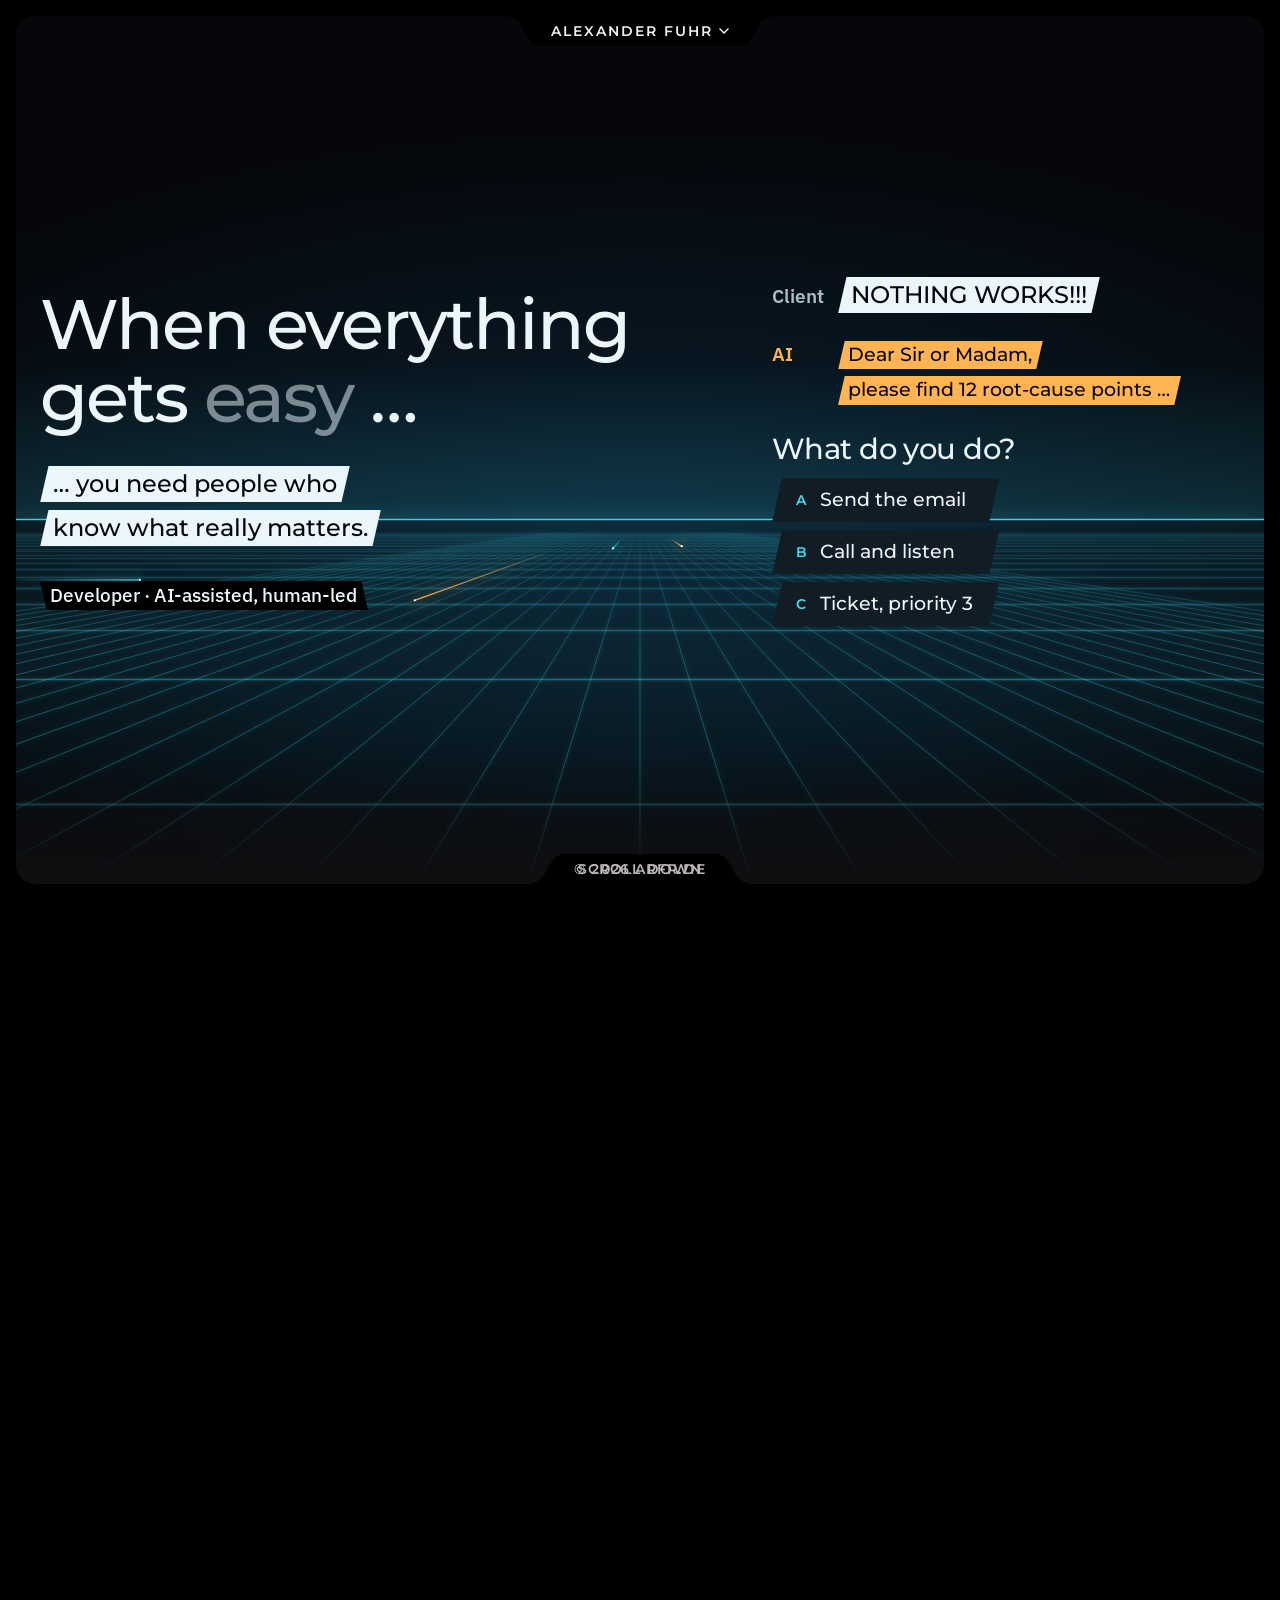
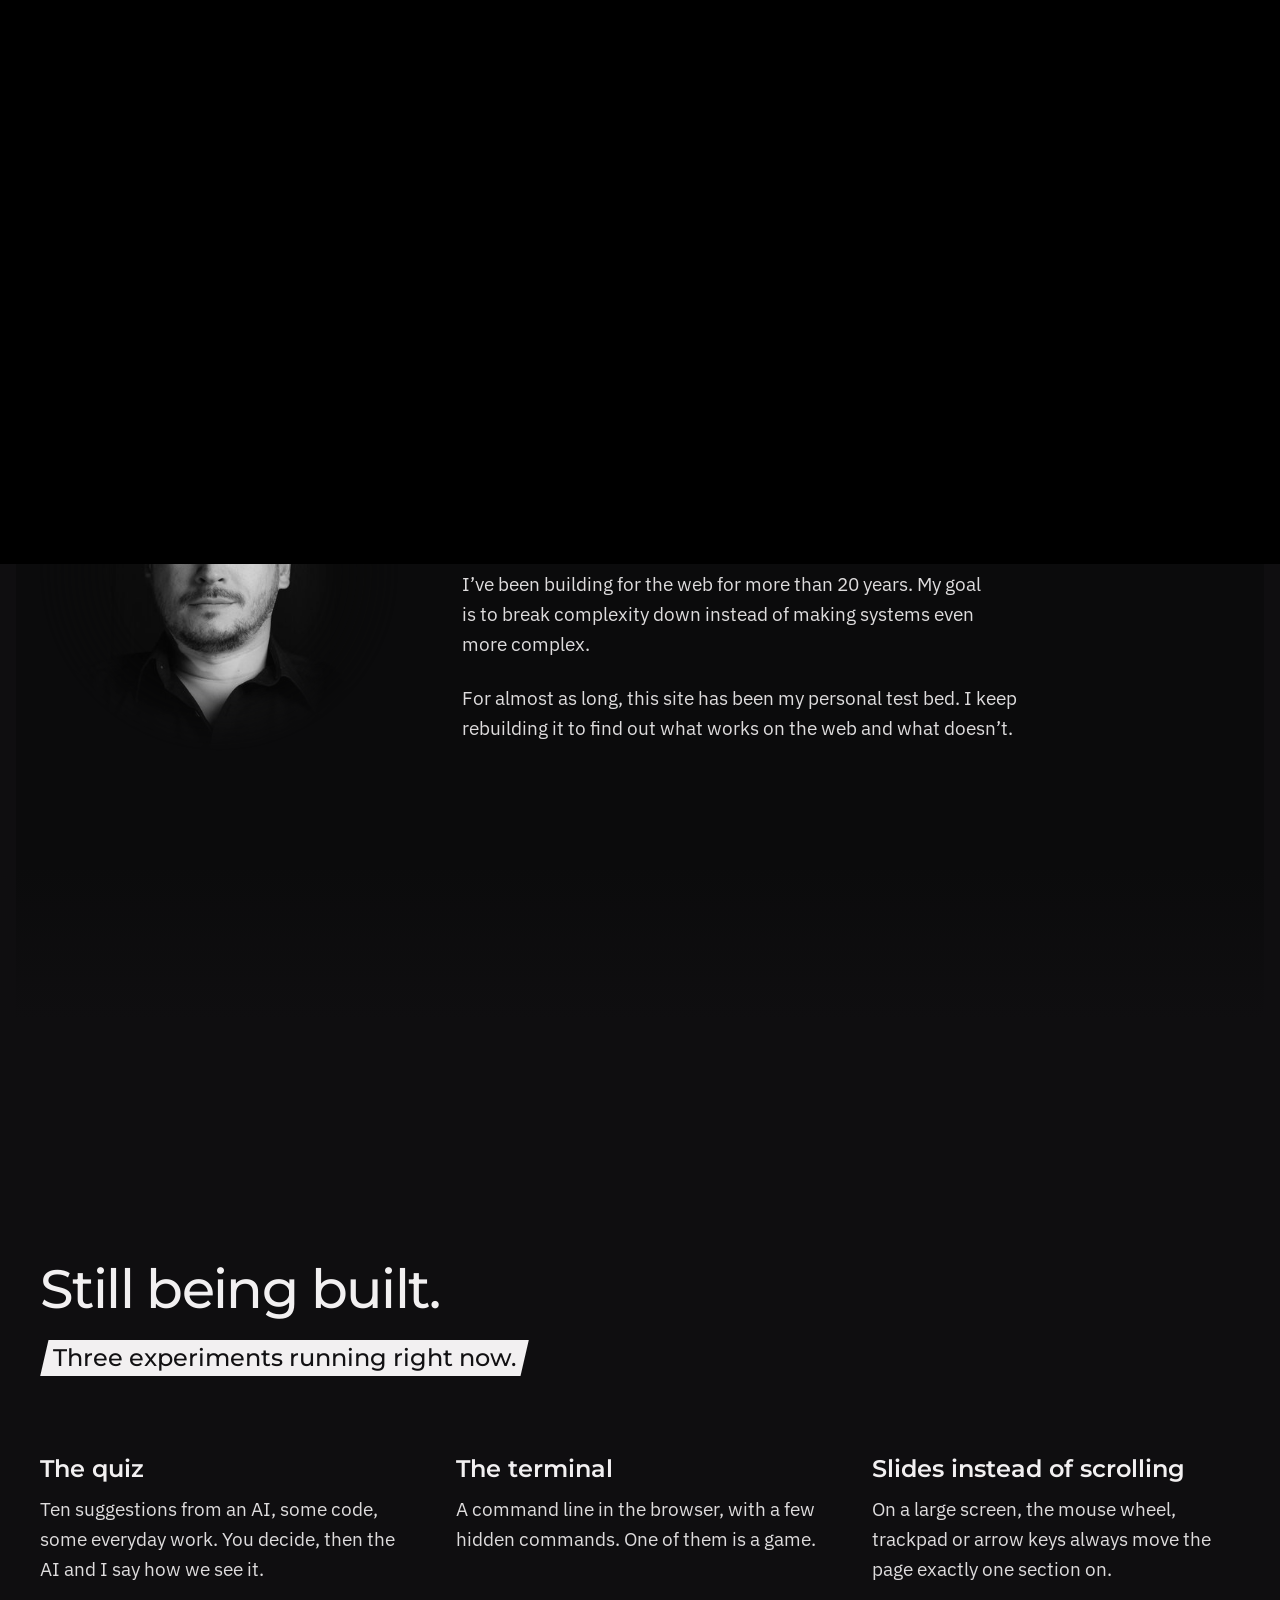
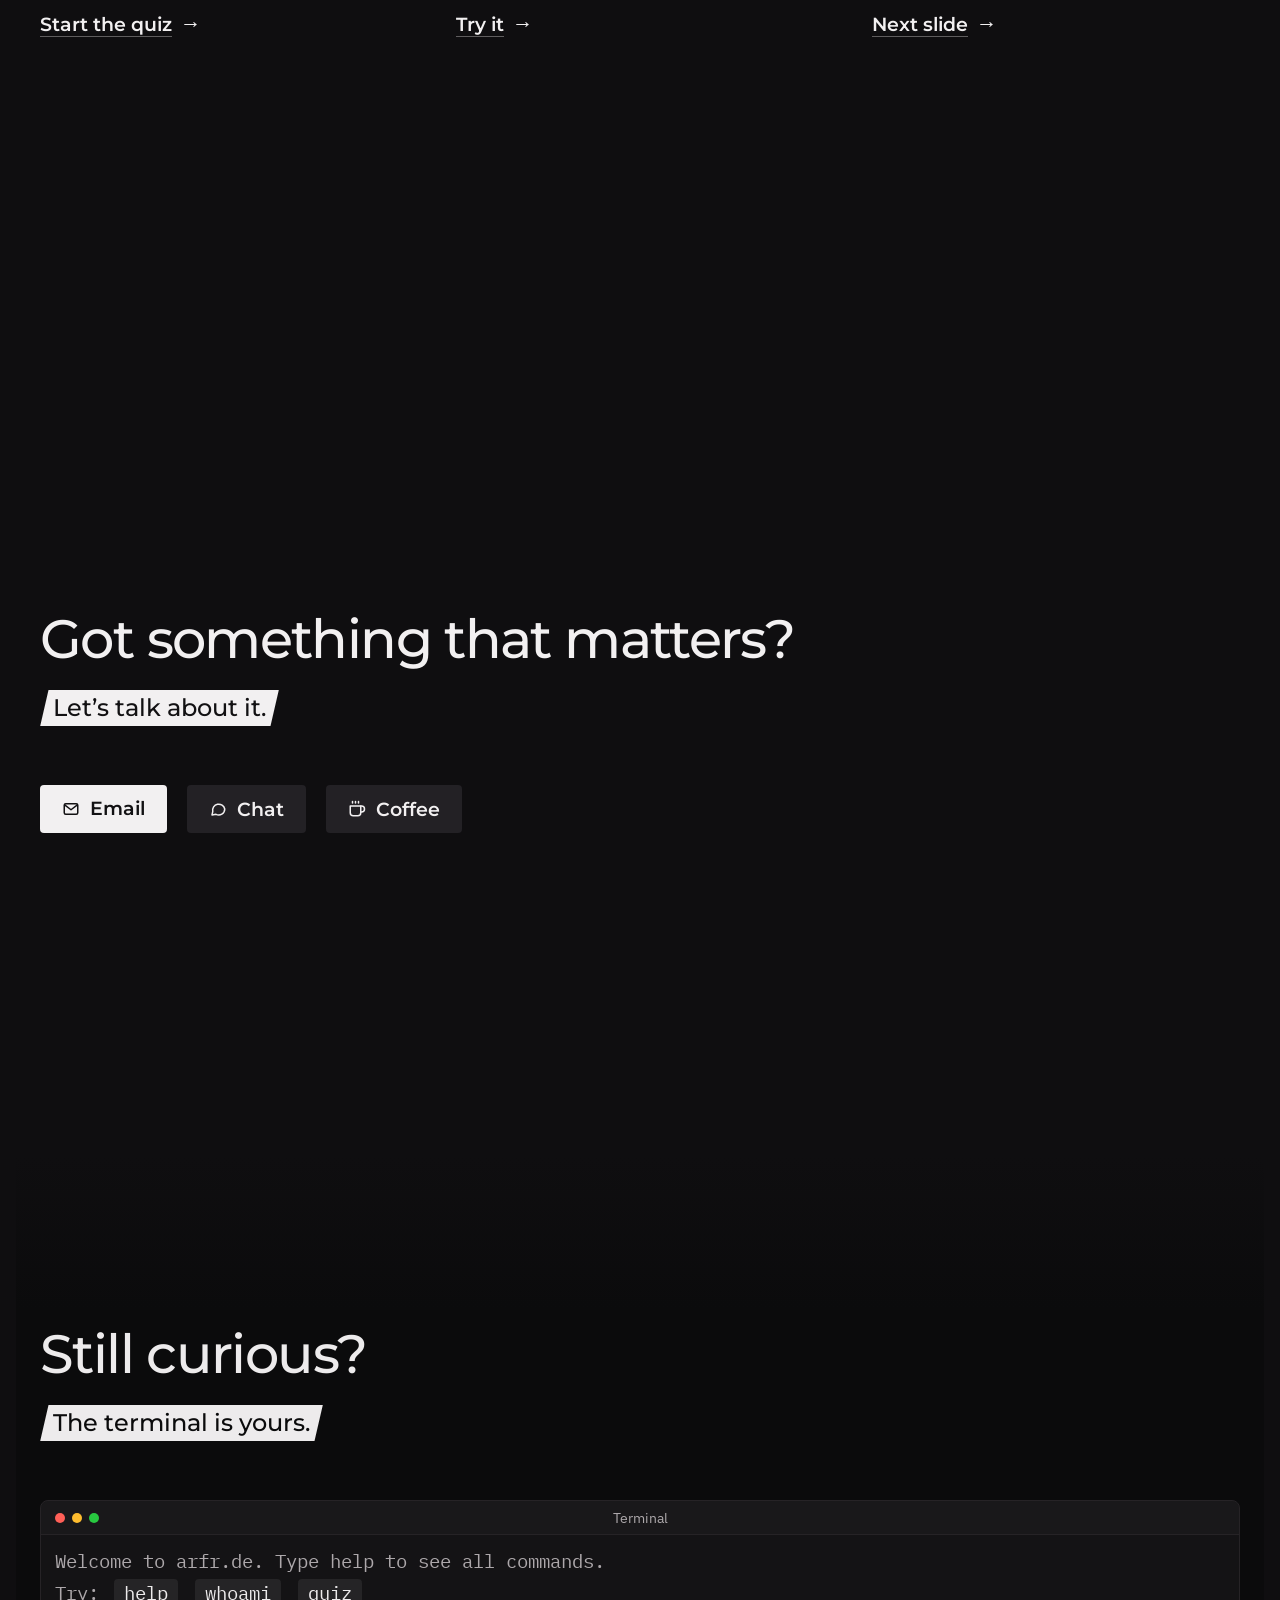
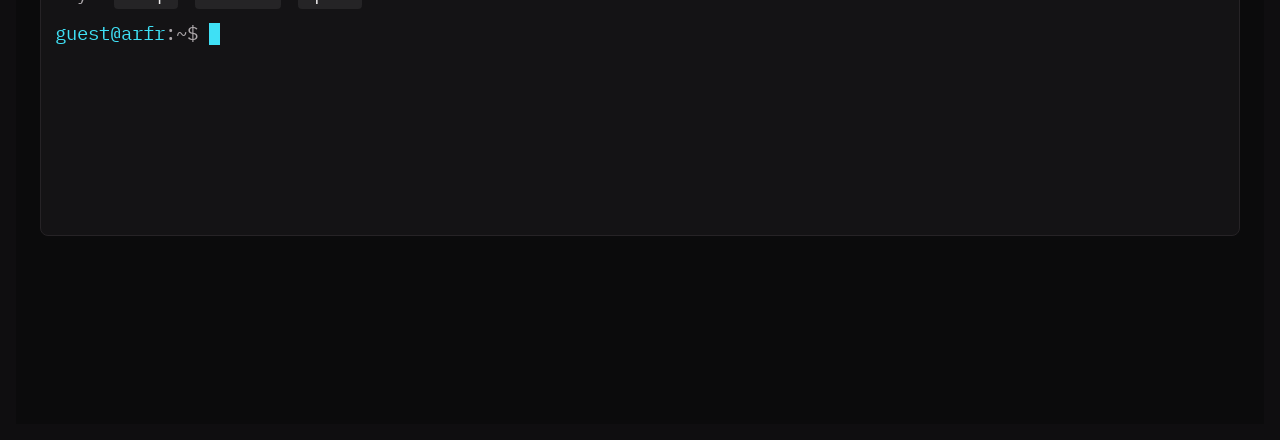
==== commit 1b6ba9ae: "Update index.html" ====
--- a/index.html
+++ b/index.html
@@ -1349,12 +1349,13 @@
   text-wrap: balance;
 }
 
-/* Approach: the three steps on one line; the filled dot is where it ends up */
+/* Approach: three steps, each with its icon */
 .steps {
   list-style: none;
   margin: 0;
   padding: 0;
   --gap: clamp(28px, 4vw, 48px);
+  --icon: 24px;
   display: flex;
   flex-direction: column;
   gap: var(--gap);
@@ -1363,7 +1364,7 @@
 @media (min-width: 960px) {
   #approach .wrap { display: grid; grid-template-columns: minmax(0, 1fr) minmax(0, 1fr); column-gap: clamp(48px, 6vw, 96px); align-items: start; }
 }
-.steps li { position: relative; min-width: 0; display: flex; flex-direction: column; gap: 10px; padding-left: 52px; }
+.steps li { position: relative; min-width: 0; display: flex; flex-direction: column; gap: 10px; padding-left: calc(var(--icon) + 18px); }
 .steps h3 {
   margin: 0;
   font-family: var(--font-display);
@@ -1372,32 +1373,22 @@
   line-height: var(--lh-snug);
 }
 .steps p { margin: 0; color: var(--text); max-width: 52ch; }
-/* one diamond per step, centred on the first line of the heading, and one unbroken line from diamond to diamond:
-   each step draws its piece from its own diamond's centre to the next one's, under the diamonds. The diamond (a
-   12 px square turned 45°, 17 px from tip to tip) and the line (2 px) share the same centre, 13 px in */
+/* the step texts are short and read at a glance: no word is broken across lines */
+.steps p { -webkit-hyphens: manual; hyphens: manual; text-wrap: pretty; }
+/* each step carries just its icon, centred on the first line of the heading: a lens, a spark for the AI, a check.
+   White strokes without ring or line between them, so the three steps stay calm */
 .steps li::before {
   content: "";
   position: absolute;
-  top: calc(var(--fs-l) * 0.65 - 6px);
-  left: 7px;
-  z-index: 1;
-  width: 12px;
-  height: 12px;
-  box-sizing: border-box;
-  border: 2px solid var(--accent);
-  background: var(--bg);
-  transform: rotate(45deg);
-}
-.steps li:last-child::before { background: var(--accent); }
-.steps li:not(:last-child)::after {
-  content: "";
-  position: absolute;
-  top: calc(var(--fs-l) * 0.65);
-  left: 12px;
-  bottom: calc(-1 * (var(--gap) + var(--fs-l) * 0.65));
-  width: 2px;
-  background: rgba(var(--human-rgb), 0.32);
-}
+  top: calc(var(--fs-l) * 0.65 - var(--icon) / 2);
+  left: 0;
+  width: var(--icon);
+  height: var(--icon);
+  background: center / contain no-repeat;
+}
+.steps li:nth-child(1)::before { background-image: url("data:image/svg+xml,%3Csvg xmlns='http://www.w3.org/2000/svg' viewBox='0 0 24 24' fill='none' stroke='%23F2F0F1' stroke-width='2' stroke-linecap='round' stroke-linejoin='round'%3E%3Ccircle cx='11' cy='11' r='7'/%3E%3Cpath d='m20 20-3.5-3.5'/%3E%3C/svg%3E"); }
+.steps li:nth-child(2)::before { background-image: url("data:image/svg+xml,%3Csvg xmlns='http://www.w3.org/2000/svg' viewBox='0 0 24 24' fill='none' stroke='%23F2F0F1' stroke-width='2' stroke-linecap='round' stroke-linejoin='round'%3E%3Cpath d='M12 5l1.9 5.1L19 12l-5.1 1.9L12 19l-1.9-5.1L5 12l5.1-1.9z'/%3E%3C/svg%3E"); }
+.steps li:nth-child(3)::before { background-image: url("data:image/svg+xml,%3Csvg xmlns='http://www.w3.org/2000/svg' viewBox='0 0 24 24' fill='none' stroke='%23F2F0F1' stroke-width='2' stroke-linecap='round' stroke-linejoin='round'%3E%3Cpath d='M5 12.5l4.5 4.5L19 7'/%3E%3C/svg%3E"); }
 
 /* About */
 .about {
@@ -1735,8 +1726,8 @@
   /* the headline block stands further from its content than the items of that content from each other */
   .section .wrap { padding-block: 36px; gap: 40px; }
   .statement { gap: 14px; }
-  .steps { --gap: 24px; }
-  .steps li { padding-left: 40px; }
+  .steps { --gap: 24px; --icon: 20px; }
+  .steps li { padding-left: calc(var(--icon) + 14px); }
   /* every section opens with its headline: here the portrait follows the headline, in the middle, before the text */
   .about { gap: 24px; }
   .about-text { display: contents; }
@@ -2254,12 +2245,12 @@
           <p data-i18n="step1.text">Bevor man loslegt, stellt man sicher, dass man das richtige Problem löst. Eine gute Frage spart mehr Zeit als eine schnelle Antwort.</p>
         </li>
         <li>
-          <h3 data-i18n="step2.title">Effizienter werden mit KI</h3>
-          <p data-i18n="step2.text">KI übernimmt die Routine. So bleibt mehr Zeit für das, was Erfahrung und Urteilsvermögen braucht.</p>
+          <h3 data-i18n="step2.title">KI gezielt einsetzen</h3>
+          <p data-i18n="step2.text">Die KI übernimmt Routinearbeit und liefert erste Entwürfe. Die gewonnene Zeit fließt in die Entscheidungen, auf die es wirklich ankommt.</p>
         </li>
         <li>
-          <h3 data-i18n="step3.title">Jedes Ergebnis verifizieren</h3>
-          <p data-i18n="step3.text">Nichts geht raus, was man nicht erklären kann. Jedes Ergebnis wird geprüft, hinterfragt und verantwortet.</p>
+          <h3 data-i18n="step3.title">Ergebnisse verifizieren</h3>
+          <p data-i18n="step3.text">Was die KI vorschlägt, wird geprüft und hinterfragt, bevor es zum Einsatz kommt. So bleibt nachvollziehbar, wie eine Lösung entstanden ist.</p>
         </li>
       </ol>
     </div>
@@ -2417,10 +2408,10 @@
       "approach.lede": "Good decisions still need a clear head.",
       "step1.title": "Understand the problem",
       "step1.text": "Before getting started, make sure it’s the right problem being solved. A good question saves more time than a fast answer.",
-      "step2.title": "Become more efficient with AI",
-      "step2.text": "AI takes over the routine, leaving more time for what needs experience and judgment.",
-      "step3.title": "Verify every result",
-      "step3.text": "Nothing goes out that can’t be explained. Every result is checked, questioned and owned.",
+      "step2.title": "Use AI with purpose",
+      "step2.text": "AI takes over routine work and prepares first drafts. The time saved goes into the decisions that really matter.",
+      "step3.title": "Verify results",
+      "step3.text": "What the AI suggests is checked and questioned before it is put to use. That way it stays clear how a solution came about.",
       "about.eyebrow": "About", "about.title": "A developer by trade", "about.lede": "and by passion.",
       "about.text": "I’ve been building for the web for more than 20 years. My goal is to break complexity down instead of making systems even more complex.", "about.text2": "For almost as long, this site has been my personal test bed. I keep rebuilding it to find out what works on the web and what doesn’t.",
       "nav.workshop": "Workshop", "ws.title": "Still being built.", "ws.lede": "Three experiments running right now.", "ws.quiz.title": "The quiz", "ws.quiz.text": "Ten suggestions from an AI, some code, some everyday work. You decide, then the AI and I say how we see it.", "ws.quiz.go": "Start the quiz", "ws.cli.title": "The terminal", "ws.cli.text": "A command line in the browser, with a few hidden commands. One of them is a game.", "ws.cli.go": "Try it", "ws.slides.title": "Slides instead of scrolling", "ws.slides.text": "On a large screen, the mouse wheel, trackpad or arrow keys always move the page exactly one section on.", "ws.slides.go": "Next slide",
@@ -2633,10 +2624,10 @@
       "approach.lede": "Gute Entscheidungen brauchen trotzdem einen klaren Kopf.",
       "step1.title": "Das Problem verstehen",
       "step1.text": "Bevor man loslegt, stellt man sicher, dass man das richtige Problem löst. Eine gute Frage spart mehr Zeit als eine schnelle Antwort.",
-      "step2.title": "Effizienter werden mit KI",
-      "step2.text": "KI übernimmt die Routine. So bleibt mehr Zeit für das, was Erfahrung und Urteilsvermögen braucht.",
-      "step3.title": "Jedes Ergebnis verifizieren",
-      "step3.text": "Nichts geht raus, was man nicht erklären kann. Jedes Ergebnis wird geprüft, hinterfragt und verantwortet.",
+      "step2.title": "KI gezielt einsetzen",
+      "step2.text": "Die KI übernimmt Routinearbeit und liefert erste Entwürfe. Die gewonnene Zeit fließt in die Entscheidungen, auf die es wirklich ankommt.",
+      "step3.title": "Ergebnisse verifizieren",
+      "step3.text": "Was die KI vorschlägt, wird geprüft und hinterfragt, bevor es zum Einsatz kommt. So bleibt nachvollziehbar, wie eine Lösung entstanden ist.",
       "about.eyebrow": "Über mich", "about.title": "Entwickler von Beruf", "about.lede": "und aus Leidenschaft.",
       "about.text": "Seit über 20 Jahren entwickle ich für das Web. Mein Ziel ist, Komplexität aufzubrechen, statt Systeme noch komplexer zu machen.", "about.text2": "Fast genauso lange ist diese Seite mein persönliches Experimentierfeld. Ich baue sie immer wieder neu und probiere aus, was sich im Web bewährt und was nicht.",
       "nav.workshop": "Werkstatt", "ws.title": "Hier wird noch gebaut.", "ws.lede": "Drei Versuche, die gerade laufen.", "ws.quiz.title": "Das Quiz", "ws.quiz.text": "Zehn Vorschläge einer KI, mal Code, mal Alltag. Du entscheidest, danach sagen die KI und ich, wie wir es sehen.", "ws.quiz.go": "Quiz starten", "ws.cli.title": "Das Terminal", "ws.cli.text": "Eine Kommandozeile im Browser, mit ein paar versteckten Befehlen. Einer davon ist ein Spiel.", "ws.cli.go": "Ausprobieren", "ws.slides.title": "Folien statt Scrollen", "ws.slides.text": "Am großen Bildschirm bringen Mausrad, Trackpad oder Pfeiltasten die Seite immer genau einen Abschnitt weiter.", "ws.slides.go": "Weiterblättern",
@@ -2849,10 +2840,10 @@
       "approach.lede": "Но для хороших решений всё ещё нужна ясная голова.",
       "step1.title": "Понять задачу",
       "step1.text": "Прежде чем браться за дело, важно убедиться, что решается правильная задача. Хороший вопрос экономит больше времени, чем быстрый ответ.",
-      "step2.title": "Эффективнее с помощью ИИ",
-      "step2.text": "ИИ берёт на себя рутину, и остаётся больше времени на то, что требует опыта и здравого суждения.",
-      "step3.title": "Проверять каждый результат",
-      "step3.text": "Дальше не уходит ничего, что нельзя объяснить. Каждый результат проверяют, ставят под сомнение и отвечают за него.",
+      "step2.title": "Применять ИИ осознанно",
+      "step2.text": "ИИ берёт на себя рутинную работу и готовит первые черновики. Сэкономленное время уходит на решения, которые действительно важны.",
+      "step3.title": "Проверять результаты",
+      "step3.text": "Предложения ИИ проверяют и критически оценивают, прежде чем их применять. Так остаётся понятным, как появилось решение.",
       "about.eyebrow": "Обо мне", "about.title": "Пишу код на работе", "about.lede": "и для души.",
       "about.text": "Больше 20 лет я занимаюсь веб-разработкой. Моя цель — упрощать сложное, а не делать системы ещё сложнее.", "about.text2": "Почти столько же времени этот сайт — моя личная площадка для экспериментов. Я раз за разом перестраиваю его и проверяю, что в вебе работает, а что нет.",
       "nav.workshop": "Мастерская", "ws.title": "Здесь всё ещё строится.", "ws.lede": "Три эксперимента, которые идут прямо сейчас.", "ws.quiz.title": "Квиз", "ws.quiz.text": "Десять предложений от ИИ: то код, то рабочие будни. Ты решаешь, а потом ИИ и я говорим, как мы это видим.", "ws.quiz.go": "Начать квиз", "ws.cli.title": "Терминал", "ws.cli.text": "Командная строка в браузере с несколькими скрытыми командами. Одна из них — игра.", "ws.cli.go": "Попробовать", "ws.slides.title": "Слайды вместо прокрутки", "ws.slides.text": "На большом экране колесо мыши, тачпад или стрелки всегда перелистывают страницу ровно на один раздел.", "ws.slides.go": "Дальше",
@@ -3074,10 +3065,10 @@
       "approach.lede": "Dobre odluke i dalje traže bistru glavu.",
       "step1.title": "Razumeti problem",
       "step1.text": "Pre nego što se krene, proverava se da li se rešava pravi problem. Dobro pitanje štedi više vremena od brzog odgovora.",
-      "step2.title": "Veća efikasnost uz AI",
-      "step2.text": "AI preuzima rutinu, pa ostaje više vremena za ono što traži iskustvo i rasuđivanje.",
-      "step3.title": "Proveriti svaki rezultat",
-      "step3.text": "Ništa ne izlazi što se ne može objasniti. Svaki rezultat se proverava, preispituje i za njega se odgovara.",
+      "step2.title": "Ciljano koristiti AI",
+      "step2.text": "AI preuzima rutinske poslove i priprema prve nacrte. Ušteđeno vreme ide na odluke koje su zaista važne.",
+      "step3.title": "Proveriti rezultate",
+      "step3.text": "Ono što AI predloži proverava se i preispituje pre nego što se primeni. Tako ostaje jasno kako je rešenje nastalo.",
       "about.eyebrow": "O meni",
       "about.title": "Programer po zanimanju", "about.lede": "i iz ljubavi.",
       "about.text": "Više od 20 godina razvijam za veb. Cilj mi je da razbijem složenost, umesto da sisteme činim još složenijim.", "about.text2": "Skoro isto toliko dugo ovaj sajt je moje lično polje za eksperimente. Iznova ga pravim i isprobavam šta se na vebu pokazalo dobrim, a šta ne.",
@@ -3353,10 +3344,10 @@
       "approach.lede": "Οι καλές αποφάσεις θέλουν ακόμα καθαρό μυαλό.",
       "step1.title": "Κατανόηση του προβλήματος",
       "step1.text": "Πριν ξεκινήσει κανείς, βεβαιώνεται ότι λύνει το σωστό πρόβλημα. Μια καλή ερώτηση γλιτώνει περισσότερο χρόνο από μια γρήγορη απάντηση.",
-      "step2.title": "Μεγαλύτερη αποδοτικότητα με AI",
-      "step2.text": "Η AI αναλαμβάνει τη ρουτίνα, ώστε να μένει περισσότερος χρόνος για ό,τι θέλει εμπειρία και κρίση.",
-      "step3.title": "Επαλήθευση κάθε αποτελέσματος",
-      "step3.text": "Τίποτα δεν βγαίνει προς τα έξω αν δεν μπορεί να εξηγηθεί. Κάθε αποτέλεσμα ελέγχεται, αμφισβητείται και έχει κάποιον υπεύθυνο.",
+      "step2.title": "Στοχευμένη χρήση της AI",
+      "step2.text": "Η AI αναλαμβάνει τη ρουτινική δουλειά και ετοιμάζει τα πρώτα προσχέδια. Ο χρόνος που εξοικονομείται αφιερώνεται στις αποφάσεις που έχουν πραγματικά σημασία.",
+      "step3.title": "Επαλήθευση αποτελεσμάτων",
+      "step3.text": "Ό,τι προτείνει η AI ελέγχεται και εξετάζεται κριτικά πριν χρησιμοποιηθεί. Έτσι παραμένει σαφές πώς προέκυψε μια λύση.",
       "about.eyebrow": "Σχετικά",
       "about.title": "Προγραμματιστής από επάγγελμα", "about.lede": "και από πάθος.",
       "about.text": "Εδώ και πάνω από 20 χρόνια αναπτύσσω για το web. Στόχος μου είναι να σπάω την πολυπλοκότητα, αντί να κάνω τα συστήματα ακόμη πιο πολύπλοκα.", "about.text2": "Σχεδόν εξίσου καιρό, αυτός ο ιστότοπος είναι το προσωπικό μου πεδίο πειραματισμού. Τον ξαναχτίζω συνεχώς και δοκιμάζω τι δουλεύει στο web και τι όχι.",
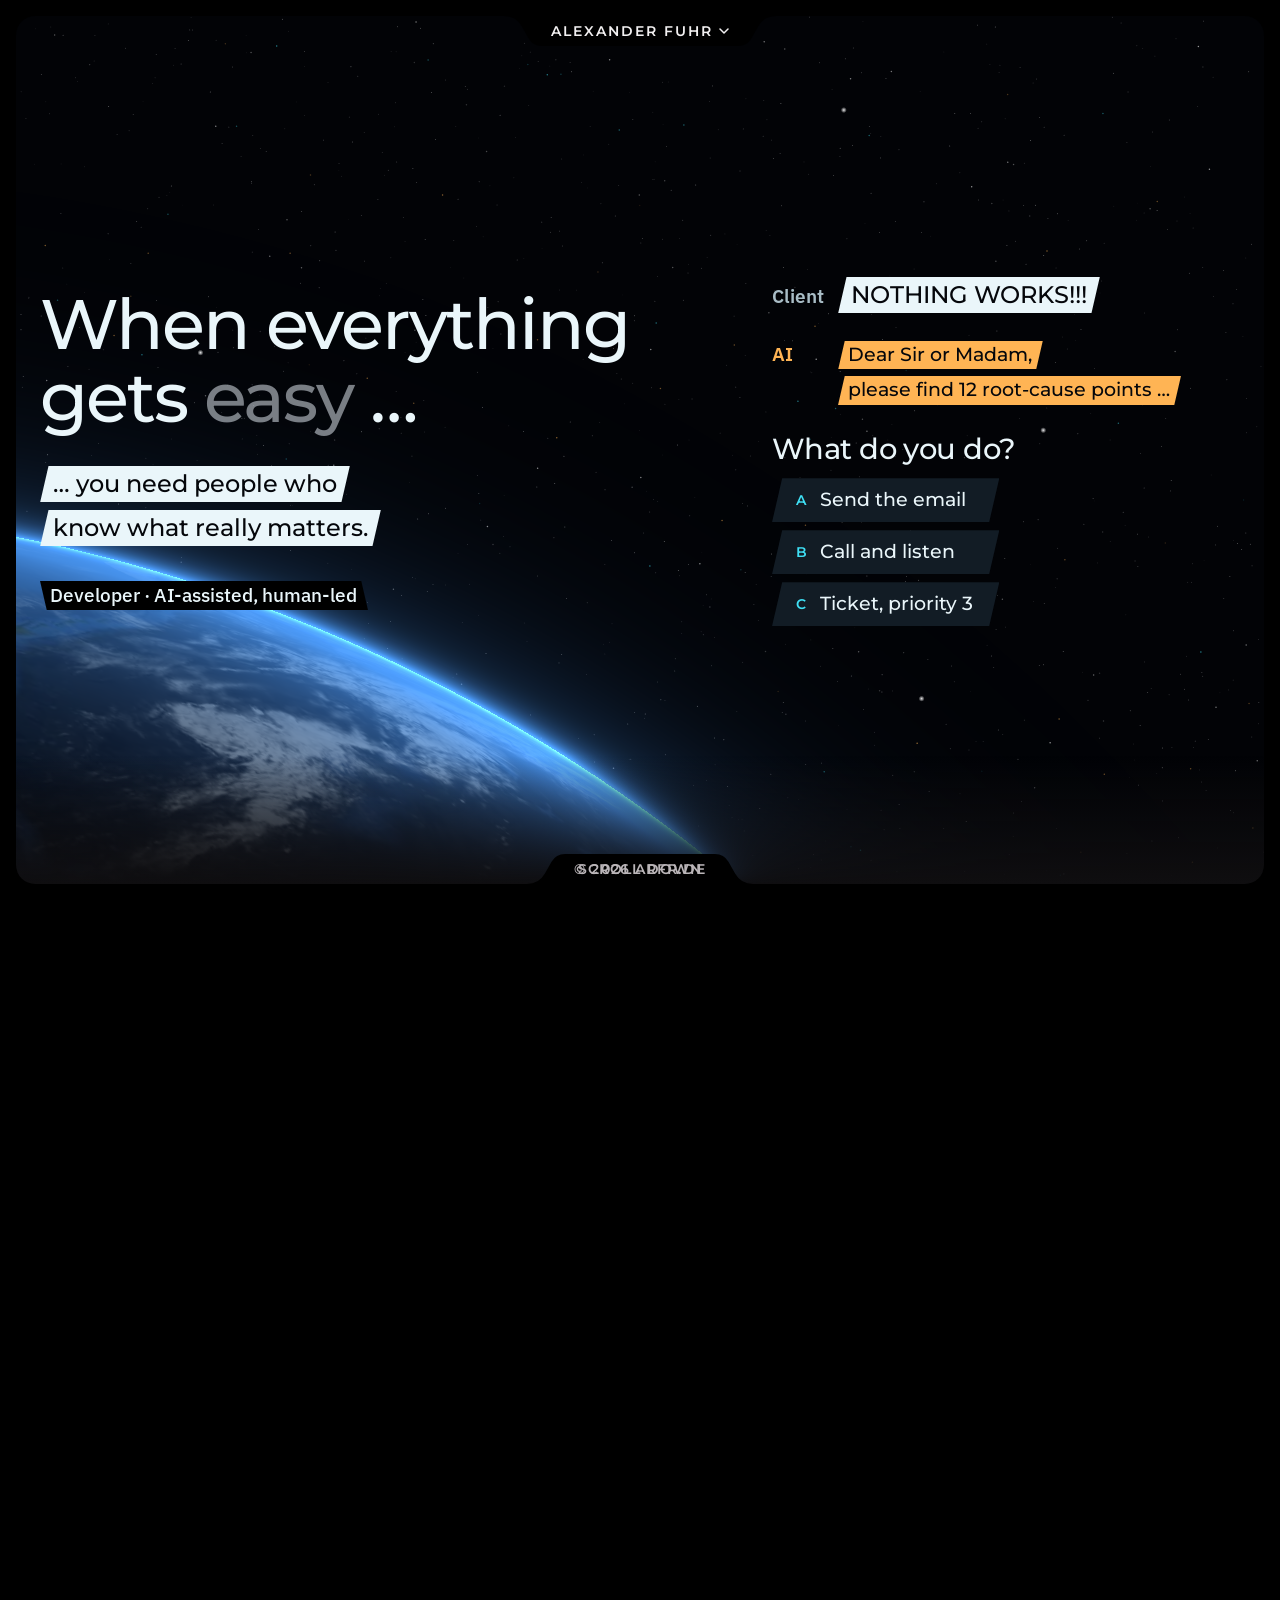
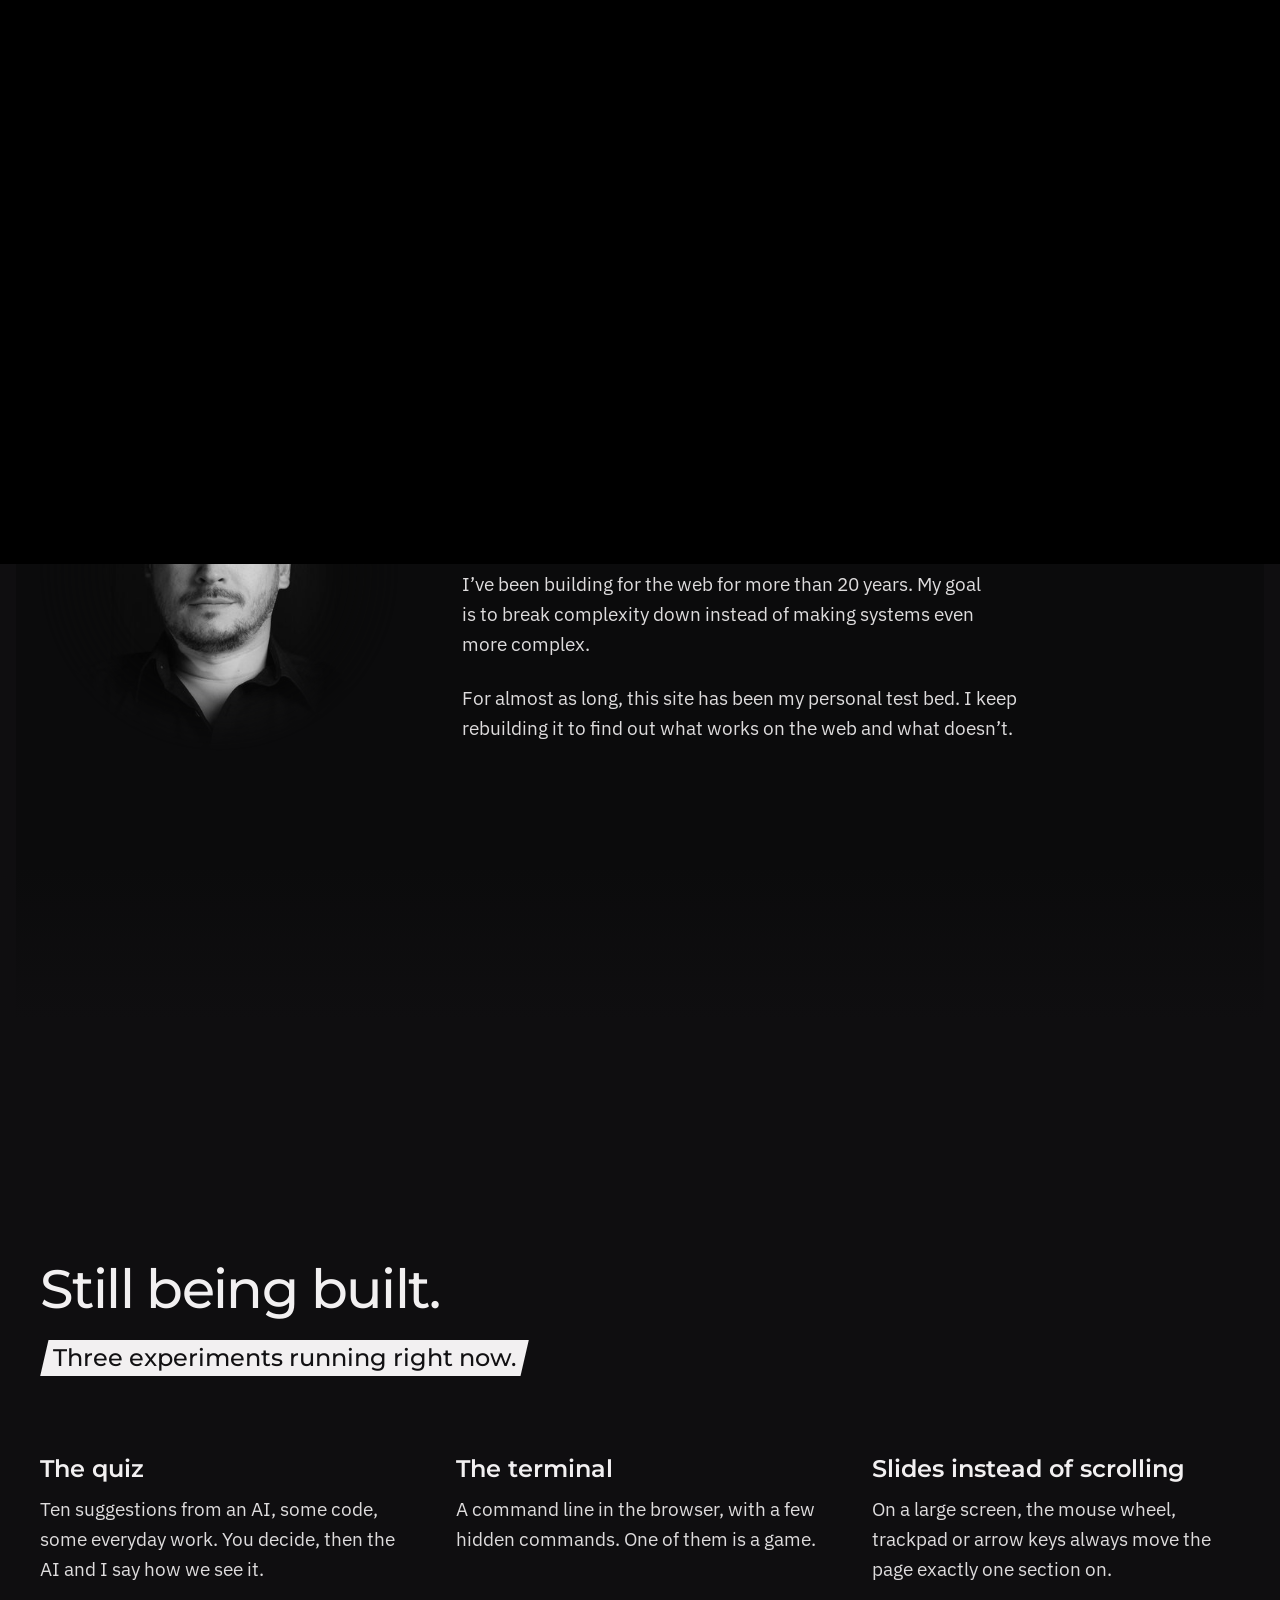
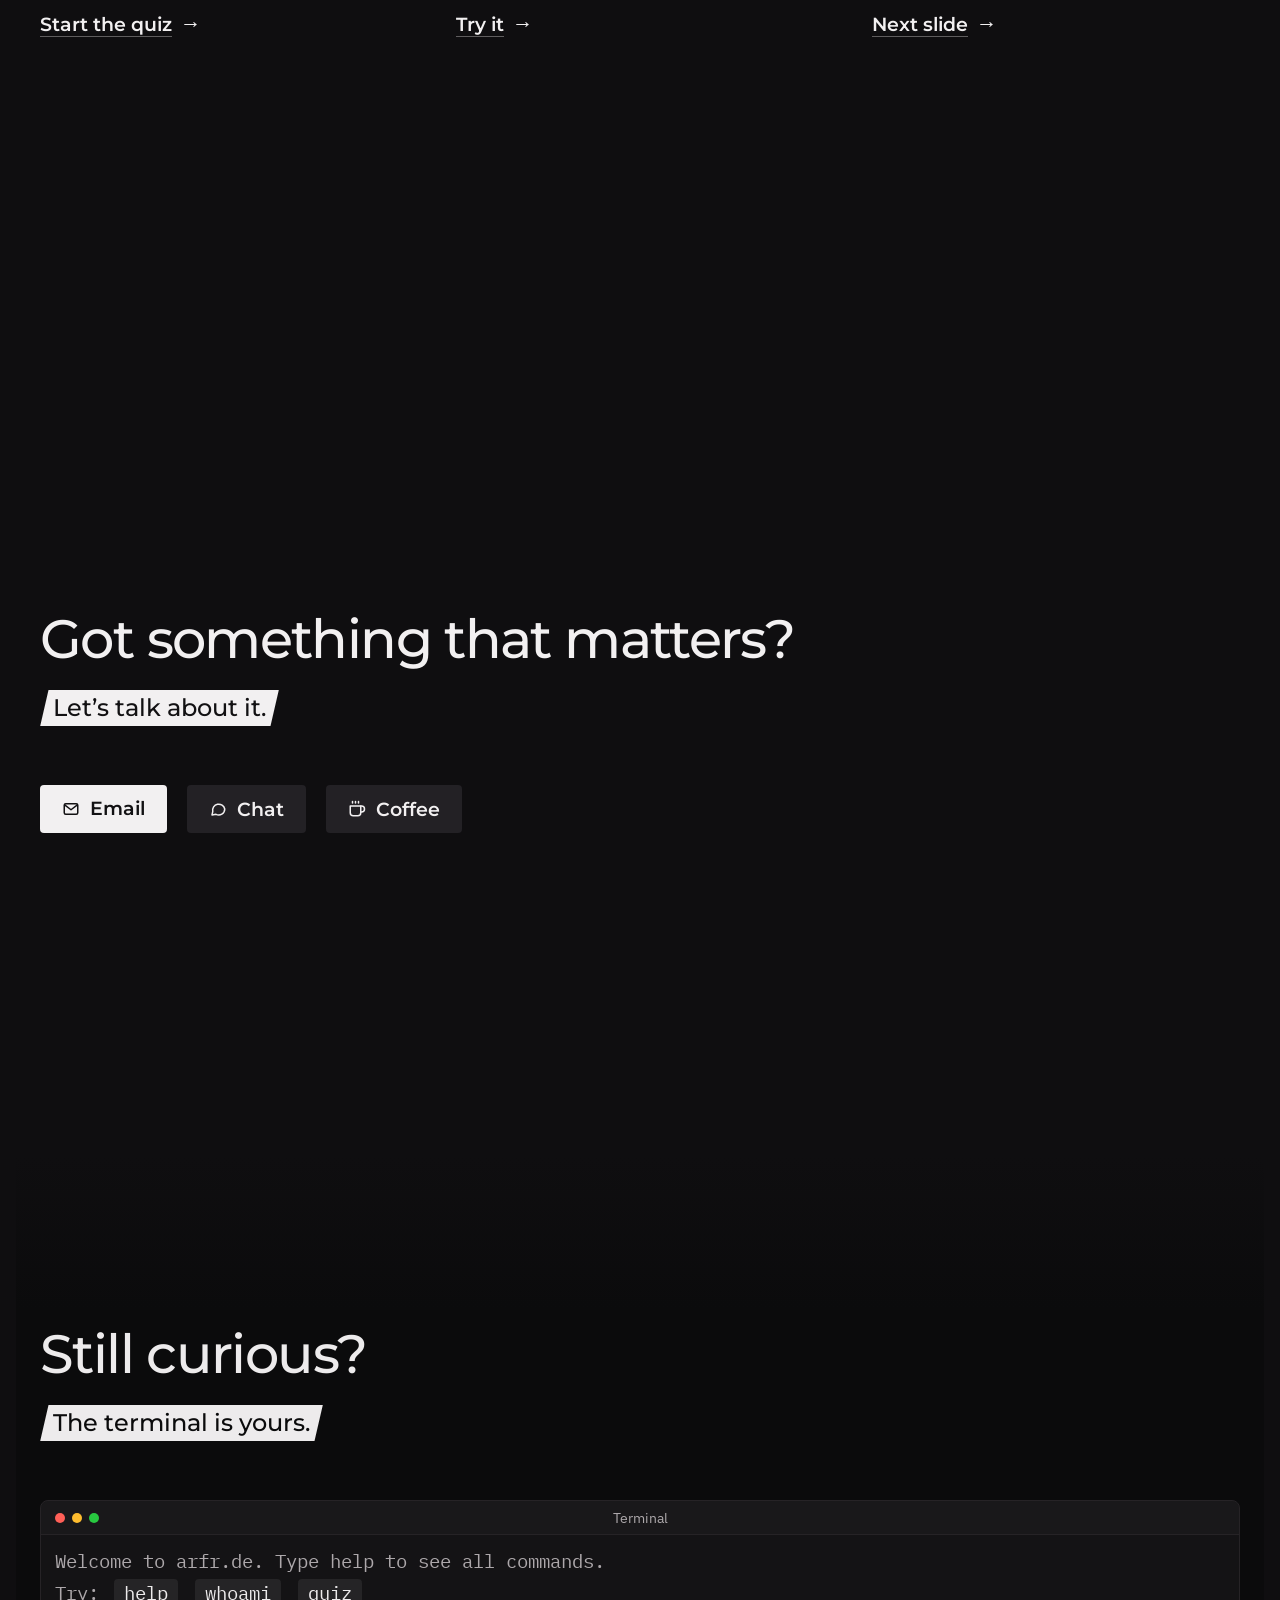
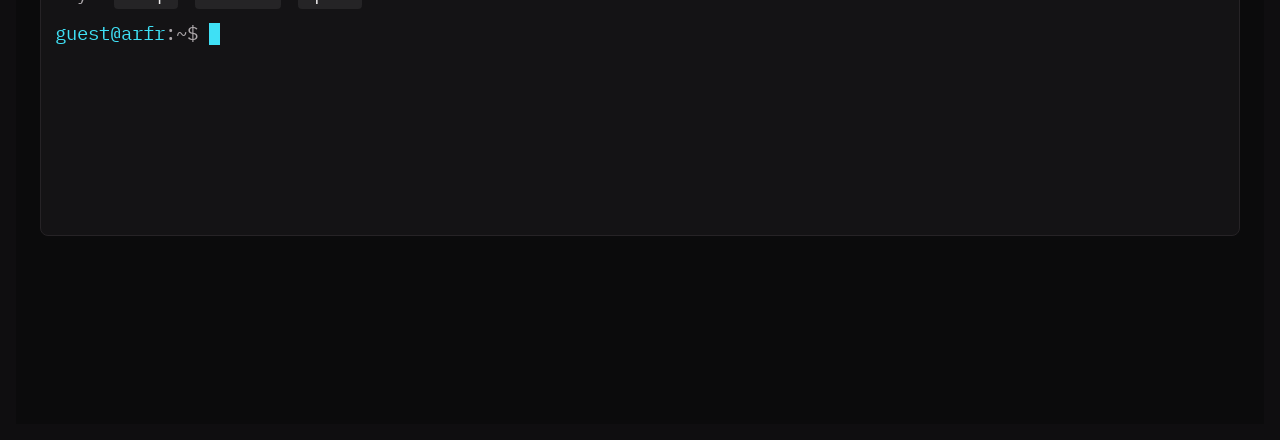
==== commit d20b5a67: "Update index.html" ====
--- a/index.html
+++ b/index.html
@@ -202,7 +202,7 @@
 }
 
 /* Hero */
-/* The hero is a dark neon stage in both themes, on purpose: the glow only works on black */
+/* The hero is a window into space in both themes, on purpose: stars and the Earth only work on black */
 .hero {
   position: relative;
   overflow: hidden;
@@ -217,7 +217,7 @@
   --plate: #121C25; /* the dark plates of the quiz */
   color-scheme: dark;
   color: var(--fg);
-  background: radial-gradient(120% 75% at 50% 60%, var(--stage-glow) 0%, var(--stage-bg) 62%);
+  background: #020306; /* deep space behind the stars and the Earth */
 }
 .hero .review-card { background: var(--stage-surface); border-color: rgba(var(--human-rgb), 0.22); }
 .retro-grid {
@@ -5478,212 +5478,161 @@
     sizeInput();
   })();
 
-  /* Neon grid behind the hero: a glowing floor with light trails racing across it */
-  (function neonGrid() {
+  /* Space behind the hero: the frame is a window in orbit. A still sky of stars, and the Earth curving up out of the
+     lower left corner, drawn from NASA's Blue Marble images: day surface, clouds, city lights on the night side and a
+     thin blue atmosphere. The planet turns under the window, the clouds drift over it */
+  (function orbitWindow() {
     var hero = document.querySelector('.hero');
-    var cv = document.querySelector('.retro-grid');
-    if (!hero || !cv || !cv.getContext || typeof Path2D === 'undefined') return;
-    var ctx = cv.getContext('2d');
-    var w = 0, h = 0, raf = 0, running = false, onScreen = true, horizonY = 0, last = 0;
-    var CYAN = tone('--human-rgb'), AMBER = tone('--ai-rgb');
-    var FAR = 26;
-    var trails = [];
-
-    function rand(a, b) { return a + Math.random() * (b - a); }
-    function spawn(tr) {
-      tr.lateral = Math.random() < 0.35;
-      tr.color = Math.random() < 0.5 ? CYAN : AMBER;
-      tr.len = rand(3, 7);
-      if (tr.lateral) {
-        tr.z = Math.round(rand(3, 9));
-        tr.dir = Math.random() < 0.5 ? 1 : -1;
-        tr.x = -tr.dir * 30;
-        tr.speed = rand(6, 10);
-      } else {
-        tr.x = Math.round(rand(-10, 10));
-        tr.z = FAR + rand(0, 12);
-        tr.speed = rand(3.5, 6);
+    var sky = document.querySelector('.retro-grid');
+    if (!hero || !sky || !sky.getContext) return;
+    var CYAN = tone('--human-rgb'), AMBER = tone('--ai-rgb'), WHITE = tone('--white-rgb');
+    function rng(seed) { return function () { seed = (seed * 16807) % 2147483647; return (seed - 1) / 2147483646; }; }
+
+    var w = 0, h = 0, dpr = 1, circle = [0, 0, 1];
+    function layout() {
+      var r = hero.getBoundingClientRect();
+      w = r.width; h = r.height;
+      if (!w || !h) return false;
+      dpr = Math.min(window.devicePixelRatio || 1, 1.5);
+      /* the rim runs from the left edge, under the text, down to the bottom edge past the middle */
+      var phone = w < 860, side = hero.querySelector('.hero-side');
+      var top = phone && side ? side.getBoundingClientRect().bottom - r.top + 40 : h * 0.6;
+      var x1 = 0, y1 = top, x2 = phone ? w * 0.95 : w * 0.58, y2 = phone ? top + w * 0.75 : h;
+      var R = phone ? w * 2.2 : Math.max(w, h) * 1.3;
+      var mx = (x1 + x2) / 2, my = (y1 + y2) / 2, dx = x2 - x1, dy = y2 - y1, d = Math.hypot(dx, dy);
+      var k = Math.sqrt(Math.max(0, R * R - d * d / 4)) / d;
+      circle = [mx - dy * k, my + dx * k, R];
+      /* stars: many faint, a few bright, the same sky on every visit */
+      sky.width = Math.round(w * dpr); sky.height = Math.round(h * dpr);
+      var sc = sky.getContext('2d'); sc.setTransform(dpr, 0, 0, dpr, 0, 0); sc.clearRect(0, 0, w, h);
+      var rand = rng(20261021), n = Math.round(w * h / 900);
+      for (var i = 0; i < n; i++) {
+        var x = rand() * w, y = rand() * h, s = rand(), a = 0.1 + rand() * 0.5;
+        var tint = s > 0.96 ? CYAN : s > 0.93 ? AMBER : WHITE;
+        if (s > 0.993) {
+          var g = sc.createRadialGradient(x, y, 0, x, y, 3);
+          g.addColorStop(0, 'rgba(' + WHITE + ',0.9)'); g.addColorStop(1, 'rgba(' + WHITE + ',0)');
+          sc.fillStyle = g; sc.fillRect(x - 3, y - 3, 6, 6);
+          continue;
+        }
+        sc.fillStyle = 'rgba(' + tint + ',' + a + ')';
+        sc.beginPath(); sc.arc(x, y, s > 0.85 ? 0.75 : 0.45, 0, Math.PI * 2); sc.fill();
       }
-      return tr;
-    }
-    for (var k = 0; k < 4; k++) {
-      var tr = spawn({});
-      if (!tr.lateral) tr.z = rand(4, FAR);
-      else tr.x = rand(-12, 12);
-      trails.push(tr);
-    }
-
-    /* the parts that never move (sky, floor sheen, the rays to the horizon, the horizon itself) are drawn once per
-       resize with their glow; each frame only copies them and adds the moving lines, so scrolling stays smooth */
-    var under = document.createElement('canvas'), over = document.createElement('canvas');
-    var uctx = under.getContext('2d'), octx = over.getContext('2d');
-    function resize() {
-      var r = hero.getBoundingClientRect();
-      var dpr = Math.min(window.devicePixelRatio || 1, 1.5);
-      w = r.width; h = r.height;
-      cv.width = under.width = over.width = Math.max(1, Math.round(w * dpr));
-      cv.height = under.height = over.height = Math.max(1, Math.round(h * dpr));
-      ctx.setTransform(dpr, 0, 0, dpr, 0, 0);
-      uctx.setTransform(dpr, 0, 0, dpr, 0, 0);
-      octx.setTransform(dpr, 0, 0, dpr, 0, 0);
-      /* wide: horizon at 58 %; stacked phone layout: right under the text, so the floor shows */
-      horizonY = Math.round(h * 0.58);
-      var side = hero.querySelector('.hero-side');
-      if (w < 860 && side) horizonY = Math.round(side.getBoundingClientRect().bottom - r.top);
-      layers();
-    }
-    function unit() { return Math.max(w, 700) * 0.09; }
-    function proj(x, z) {
-      var p = 1 / z;
-      return [w / 2 + x * unit() * p, horizonY + (h - horizonY) * p];
-    }
-    function glowStroke(c, path, rgb, alpha, width, blur) {
-      c.save();
-      c.strokeStyle = 'rgba(' + rgb + ',' + alpha + ')';
-      c.lineWidth = width;
-      c.shadowColor = 'rgba(' + rgb + ',0.9)';
-      c.shadowBlur = blur;
-      c.stroke(path);
-      c.restore();
-    }
-    /* the same glow without a blur pass: wide faint strokes under the thin line */
-    function softStroke(path, rgb, alpha) {
-      ctx.save();
-      ctx.strokeStyle = 'rgba(' + rgb + ',' + (alpha * 0.16) + ')'; ctx.lineWidth = 6; ctx.stroke(path);
-      ctx.strokeStyle = 'rgba(' + rgb + ',' + (alpha * 0.32) + ')'; ctx.lineWidth = 3; ctx.stroke(path);
-      ctx.strokeStyle = 'rgba(' + rgb + ',' + alpha + ')'; ctx.lineWidth = 1; ctx.stroke(path);
-      ctx.restore();
-    }
-    function layers() {
-      if (!w || !h) return;
-      var hz = horizonY, floor = h - hz;
-      uctx.clearRect(0, 0, w, h);
-      octx.clearRect(0, 0, w, h);
-      var sky = uctx.createLinearGradient(0, hz - 160, 0, hz);
-      sky.addColorStop(0, 'rgba(' + CYAN + ',0)');
-      sky.addColorStop(1, 'rgba(' + CYAN + ',0.14)');
-      uctx.fillStyle = sky;
-      uctx.fillRect(0, hz - 160, w, 160);
-      var sheen = uctx.createLinearGradient(0, hz, 0, h);
-      sheen.addColorStop(0, 'rgba(' + CYAN + ',0.09)');
-      sheen.addColorStop(1, 'rgba(' + CYAN + ',0)');
-      uctx.fillStyle = sheen;
-      uctx.fillRect(0, hz, w, floor);
-      var rays = new Path2D();
-      for (var x = -22; x <= 22; x++) {
-        var a = proj(x, 1), b = proj(x, FAR);
-        rays.moveTo(a[0], a[1]);
-        rays.lineTo(b[0], b[1]);
-      }
-      glowStroke(uctx, rays, CYAN, 0.3, 1, 6);
-      var line = new Path2D();
-      line.moveTo(0, hz + 0.5);
-      line.lineTo(w, hz + 0.5);
-      glowStroke(octx, line, CYAN, 0.9, 1.5, 18);
-    }
-    function draw(now) {
-      if (!w || !h) return;
-      var dt = last && now ? Math.min((now - last) / 1000, 0.05) : 0;
-      last = now || 0;
-      var hz = horizonY, floor = h - hz;
-      var phase = ((now || 0) / 1000 * 0.6) % 1;
-      ctx.clearRect(0, 0, w, h);
-      ctx.drawImage(under, 0, 0, w, h);
-
-      /* the floor lines that run towards the viewer */
-      var grid = new Path2D();
-      for (var i = 0; i < FAR; i++) {
-        var z = 1 + i - phase;
-        if (z < 1) continue;
-        var y = Math.round(hz + floor / z) + 0.5;
-        grid.moveTo(0, y);
-        grid.lineTo(w, y);
-      }
-      softStroke(grid, CYAN, 0.3);
-
-      /* fade the far floor into the haze */
-      ctx.save();
-      ctx.globalCompositeOperation = 'destination-out';
-      var fade = ctx.createLinearGradient(0, hz, 0, hz + floor * 0.4);
-      fade.addColorStop(0, 'rgba(' + tone('--black-rgb') + ',0.75)');
-      fade.addColorStop(1, 'rgba(' + tone('--black-rgb') + ',0)');
-      ctx.fillStyle = fade;
-      ctx.fillRect(0, hz + 1, w, floor);
-      ctx.restore();
-
-      /* horizon */
-      ctx.drawImage(over, 0, 0, w, h);
-
-      /* light trails */
-      trails.forEach(function (t) {
-        if (dt) {
-          if (t.lateral) t.x += t.dir * t.speed * dt;
-          else t.z -= t.speed * dt;
-        }
-        if ((!t.lateral && t.z < 1.05) || (t.lateral && Math.abs(t.x) > 32)) { spawn(t); return; }
-        var head = proj(t.x, t.z);
-        var tail = t.lateral ? proj(t.x - t.dir * t.len, t.z) : proj(t.x, t.z + t.len);
-        var lw = Math.max(1.2, Math.min(4, 4.5 / t.z));
-        var grad = ctx.createLinearGradient(tail[0], tail[1], head[0], head[1]);
-        grad.addColorStop(0, 'rgba(' + t.color + ',0)');
-        grad.addColorStop(1, 'rgba(' + t.color + ',0.95)');
-        ctx.save();
-        ctx.lineCap = 'round';
-        ctx.strokeStyle = grad;
-        ctx.lineWidth = lw;
-        ctx.shadowColor = 'rgba(' + t.color + ',1)';
-        ctx.shadowBlur = 14;
-        ctx.beginPath();
-        ctx.moveTo(tail[0], tail[1]);
-        ctx.lineTo(head[0], head[1]);
-        ctx.stroke();
-        ctx.fillStyle = 'rgba(' + tone('--white-rgb') + ',0.95)';
-        ctx.beginPath();
-        ctx.arc(head[0], head[1], lw * 0.6 + 0.4, 0, Math.PI * 2);
-        ctx.fill();
-        ctx.restore();
-      });
-    }
-    /* the grid runs for 5 s of visible time, gliding to a halt in the last two, and stays as a still image
-       (WCAG 2.2.2: motion that starts by itself stops within 5 s) */
-    var RUN = 5000, GLIDE = 2000, ran = 0, clock = 0, prev = 0, frozen = false;
+      return true;
+    }
+
+    /* the planet: one full screen triangle; every pixel inside the circle finds its point on the sphere */
+    var cv = document.createElement('canvas');
+    cv.className = 'retro-grid';
+    cv.setAttribute('aria-hidden', 'true');
+    sky.after(cv);
+    var gl = cv.getContext('webgl2', { premultipliedAlpha: true, alpha: true, antialias: false });
+    if (!gl) { cv.remove(); layout(); return; }
+    var VS = '#version 300 es\nin vec2 a; void main(){ gl_Position = vec4(a, 0.0, 1.0); }';
+    var FS = [
+      '#version 300 es',
+      'precision highp float;',
+      'uniform vec2 uRes; uniform float uDpr; uniform vec3 uCircle; uniform float uSpin; uniform float uDrift; uniform vec3 uSun; uniform float uLoaded;',
+      'uniform sampler2D uDay, uNight, uClouds;',
+      'out vec4 o;',
+      'const float PI = 3.14159265;',
+      'mat3 rotY(float t){ float c = cos(t), s = sin(t); return mat3(c, 0., -s, 0., 1., 0., s, 0., c); }',
+      'mat3 rotX(float t){ float c = cos(t), s = sin(t); return mat3(1., 0., 0., 0., c, s, 0., -s, c); }',
+      'void main(){',
+      '  vec2 px = vec2(gl_FragCoord.x, uRes.y * uDpr - gl_FragCoord.y) / uDpr;',
+      '  vec2 p = vec2(px.x - uCircle.x, uCircle.y - px.y) / uCircle.z;',
+      '  float d = length(p);',
+      '  vec3 air = vec3(0.30, 0.62, 1.0);',
+      '  float lit = clamp(dot(normalize(vec3(p, 0.0)), uSun) * 0.9 + 0.35, 0.0, 1.0);',
+      '  if (d > 1.0) {',
+      '    float out_ = (d - 1.0) * uCircle.z;',
+      '    float hz = (exp(-out_ / 10.0) * 0.85 + exp(-out_ / 70.0) * 0.28) * lit;',
+      '    o = vec4(air * hz, hz); return;',
+      '  }',
+      '  vec3 n = vec3(p, sqrt(1.0 - d * d));',
+      '  vec3 m = rotY(uSpin) * rotX(0.45) * n;',
+      '  vec2 uv = vec2(atan(m.x, m.z) / (2.0 * PI) + 0.5, 0.5 - asin(clamp(m.y, -1.0, 1.0)) / PI);',
+      '  vec2 gx = dFdx(uv), gy = dFdy(uv);',
+      '  if (abs(gx.x) > 0.5) gx.x -= sign(gx.x);',
+      '  if (abs(gy.x) > 0.5) gy.x -= sign(gy.x);',
+      '  vec3 day = textureGrad(uDay, uv, gx, gy).rgb;',
+      '  float city = textureGrad(uNight, uv, gx, gy).r;',
+      '  float cloud = textureGrad(uClouds, uv + vec2(uDrift, 0.0), gx, gy).r;',
+      '  float ndl = dot(n, uSun);',
+      '  float dayk = smoothstep(-0.1, 0.2, ndl);',
+      '  vec3 col = day * (0.04 + 1.15 * max(ndl, 0.0));',
+      '  col = mix(col, vec3(0.97, 0.98, 1.0) * (0.03 + 1.1 * max(ndl, 0.0)), cloud * 0.92);',
+      '  col += vec3(1.0, 0.72, 0.4) * pow(city, 1.6) * (1.0 - dayk) * (1.0 - cloud) * 1.1;',
+      '  float limb = pow(1.0 - n.z, 3.0);',
+      '  col = mix(col, air * (0.15 + 1.1 * max(ndl + 0.15, 0.0)), clamp(limb * 1.4, 0.0, 0.9));',
+      '  col += air * exp(-(1.0 - d) * uCircle.z / 2.5) * 0.7 * lit;',
+      '  col = mix(vec3(0.01, 0.015, 0.03), col, uLoaded);',
+      '  o = vec4(col, 1.0);',
+      '}'
+    ].join('\n');
+    function shader(type, src) { var s = gl.createShader(type); gl.shaderSource(s, src); gl.compileShader(s); if (!gl.getShaderParameter(s, gl.COMPILE_STATUS)) throw new Error(gl.getShaderInfoLog(s)); return s; }
+    var prog = gl.createProgram();
+    gl.attachShader(prog, shader(gl.VERTEX_SHADER, VS)); gl.attachShader(prog, shader(gl.FRAGMENT_SHADER, FS));
+    gl.linkProgram(prog); gl.useProgram(prog);
+    var buf = gl.createBuffer(); gl.bindBuffer(gl.ARRAY_BUFFER, buf);
+    gl.bufferData(gl.ARRAY_BUFFER, new Float32Array([-1, -1, 3, -1, -1, 3]), gl.STATIC_DRAW);
+    var loc = gl.getAttribLocation(prog, 'a'); gl.enableVertexAttribArray(loc); gl.vertexAttribPointer(loc, 2, gl.FLOAT, false, 0, 0);
+    var U = {}; ['uRes', 'uDpr', 'uCircle', 'uSpin', 'uDrift', 'uSun', 'uLoaded', 'uDay', 'uNight', 'uClouds'].forEach(function (k) { U[k] = gl.getUniformLocation(prog, k); });
+    var aniso = gl.getExtension('EXT_texture_filter_anisotropic');
+    var loaded = 0, fade = 0;
+    function texture(unit, src, uni) {
+      var t = gl.createTexture();
+      gl.activeTexture(gl.TEXTURE0 + unit); gl.bindTexture(gl.TEXTURE_2D, t);
+      gl.texImage2D(gl.TEXTURE_2D, 0, gl.RGBA, 1, 1, 0, gl.RGBA, gl.UNSIGNED_BYTE, new Uint8Array([4, 8, 16, 255]));
+      gl.uniform1i(U[uni], unit);
+      var img = new Image();
+      img.onload = function () {
+        gl.activeTexture(gl.TEXTURE0 + unit); gl.bindTexture(gl.TEXTURE_2D, t);
+        gl.texImage2D(gl.TEXTURE_2D, 0, gl.RGBA, gl.RGBA, gl.UNSIGNED_BYTE, img);
+        gl.generateMipmap(gl.TEXTURE_2D);
+        gl.texParameteri(gl.TEXTURE_2D, gl.TEXTURE_MIN_FILTER, gl.LINEAR_MIPMAP_LINEAR);
+        gl.texParameteri(gl.TEXTURE_2D, gl.TEXTURE_MAG_FILTER, gl.LINEAR);
+        gl.texParameteri(gl.TEXTURE_2D, gl.TEXTURE_WRAP_S, gl.REPEAT);
+        gl.texParameteri(gl.TEXTURE_2D, gl.TEXTURE_WRAP_T, gl.CLAMP_TO_EDGE);
+        if (aniso) gl.texParameterf(gl.TEXTURE_2D, aniso.TEXTURE_MAX_ANISOTROPY_EXT, Math.min(8, gl.getParameter(aniso.MAX_TEXTURE_MAX_ANISOTROPY_EXT)));
+        loaded++;
+        if (!running) render(clock);
+      };
+      img.src = src;
+    }
+    texture(0, 'images/space/earth-day.webp', 'uDay');
+    texture(1, 'images/space/earth-night.webp', 'uNight');
+    texture(2, 'images/space/earth-clouds.webp', 'uClouds');
+    var sun = [0.7, 0.5, -0.5], sl = Math.hypot(sun[0], sun[1], sun[2]);
+
+    function size() {
+      if (!layout()) return;
+      cv.width = Math.round(w * dpr); cv.height = Math.round(h * dpr);
+      gl.viewport(0, 0, cv.width, cv.height);
+    }
+    var clock = 0;
+    function render(t) {
+      if (loaded === 3) fade = reduceMotion ? 1 : Math.min(1, fade + 0.04);
+      gl.uniform2f(U.uRes, w, h); gl.uniform1f(U.uDpr, dpr);
+      gl.uniform3f(U.uCircle, circle[0], circle[1], circle[2]);
+      /* the ground passes under the window at about 30 px a second; the clouds drift a little on their own */
+      gl.uniform1f(U.uSpin, 2.2 + t / 1000 * 30 / circle[2]);
+      gl.uniform1f(U.uDrift, 0.004 + t / 1000 * 0.00025);
+      gl.uniform3f(U.uSun, sun[0] / sl, sun[1] / sl, sun[2] / sl);
+      gl.uniform1f(U.uLoaded, fade);
+      gl.drawArrays(gl.TRIANGLES, 0, 3);
+    }
+    var raf = 0, running = false, onScreen = true, prev = 0;
     function loop(now) {
-      var step = prev ? Math.min(now - prev, 50) : 0;
-      prev = now;
-      ran += step;
-      var speed = Math.min(1, Math.max(0, (RUN - ran) / GLIDE));
-      clock += step * speed * speed;
-      draw(clock);
-      if (ran >= RUN) { frozen = true; stop(); return; }
+      clock += prev ? Math.min(now - prev, 100) : 0; prev = now; render(clock);
       if (running) raf = requestAnimationFrame(loop);
     }
-    function start() {
-      if (running || frozen || reduceMotion || !onScreen || document.hidden) return;
-      running = true;
-      prev = 0;
-      raf = requestAnimationFrame(loop);
-    }
-    function stop() {
-      running = false;
-      cancelAnimationFrame(raf);
-    }
-    resize();
-    draw(0);
-    start();
-    if ('ResizeObserver' in window) {
-      new ResizeObserver(function () { resize(); draw(last); }).observe(hero);
-    } else {
-      window.addEventListener('resize', function () { resize(); draw(last); });
-    }
-    if ('IntersectionObserver' in window) {
-      new IntersectionObserver(function (entries) {
-        onScreen = entries[0].isIntersecting;
-        if (onScreen) start(); else stop();
-      }).observe(hero);
-    }
-    document.addEventListener('visibilitychange', function () {
-      if (document.hidden) stop(); else start();
-    });
+    function start() { if (running || reduceMotion || !onScreen || document.hidden) return; running = true; prev = 0; raf = requestAnimationFrame(loop); }
+    function stop() { running = false; cancelAnimationFrame(raf); }
+    size(); render(0); start();
+    if ('ResizeObserver' in window) new ResizeObserver(function () { size(); render(clock); }).observe(hero);
+    if ('IntersectionObserver' in window) new IntersectionObserver(function (e) { onScreen = e[0].isIntersecting; if (onScreen) start(); else stop(); }).observe(hero);
+    document.addEventListener('visibilitychange', function () { if (document.hidden) stop(); else start(); });
   })();
 
   /* Review carousel: slides through the examples, pauses while hovered or focused */
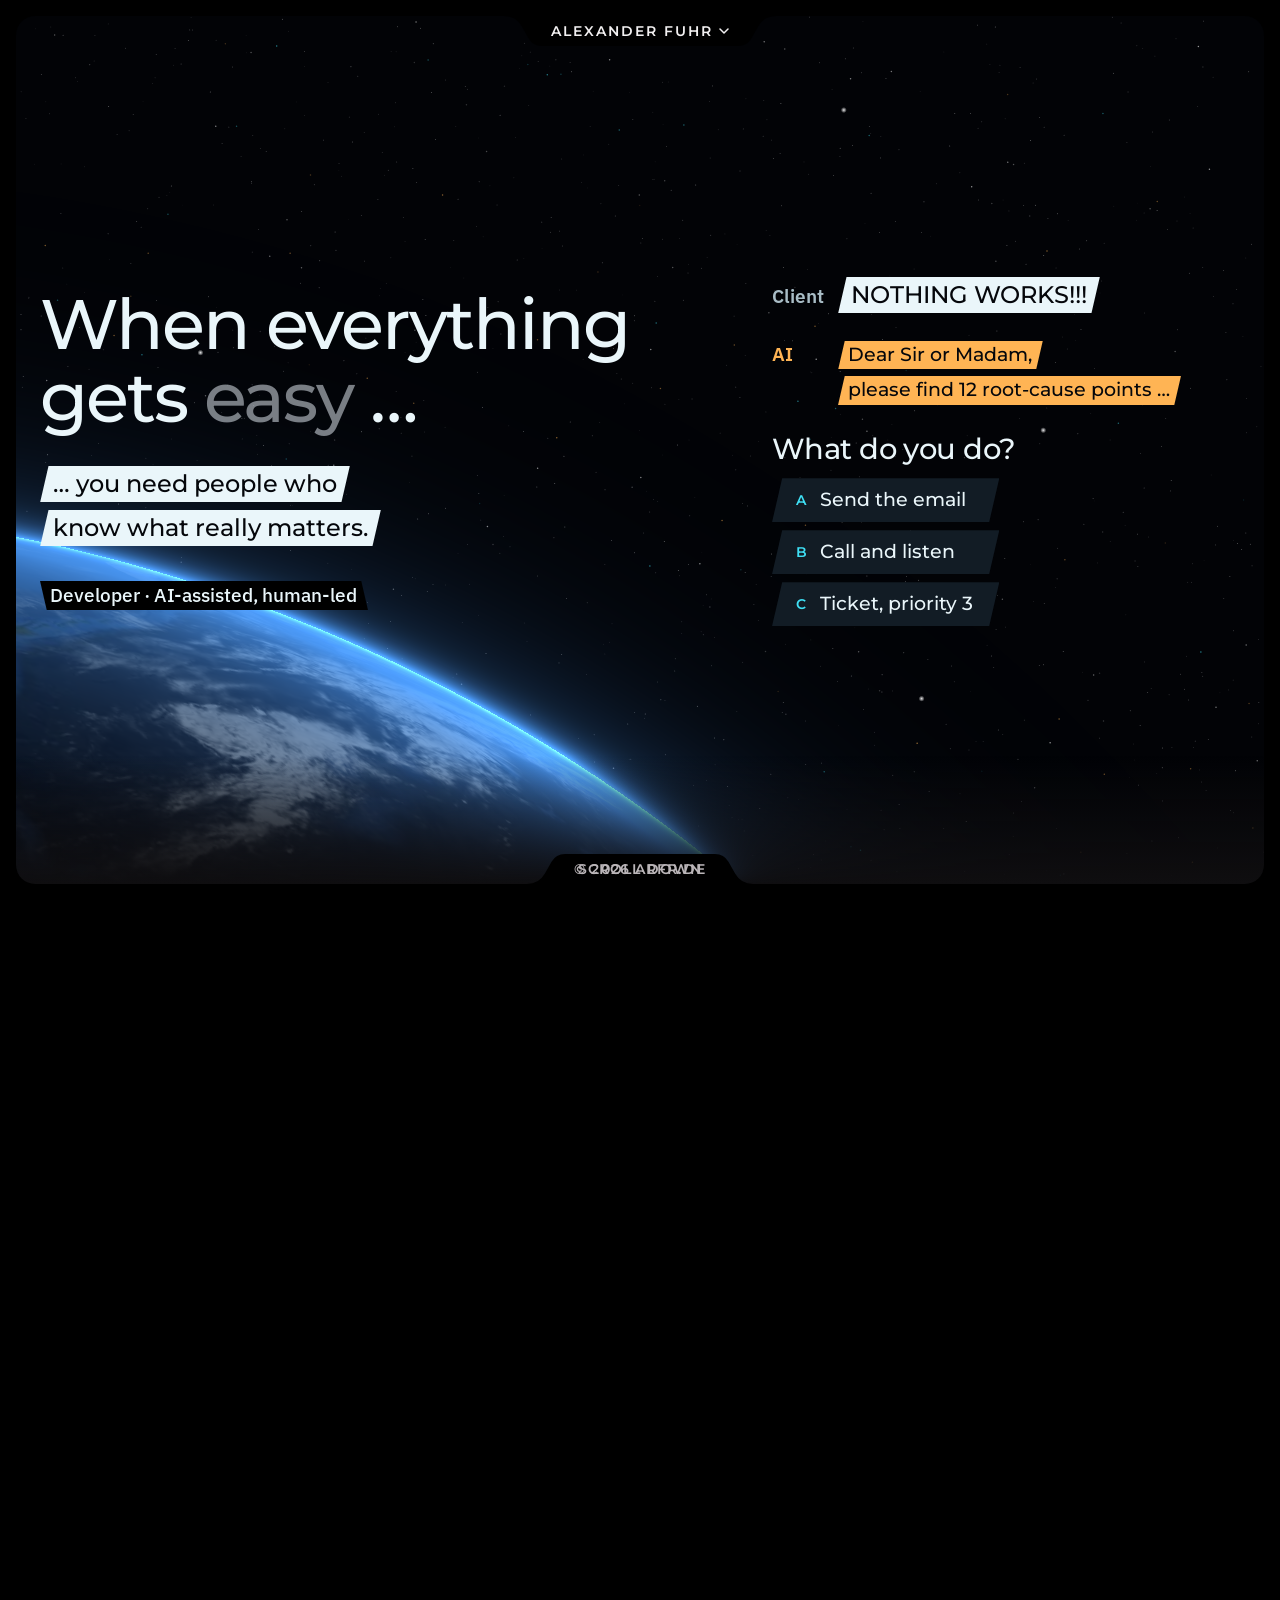
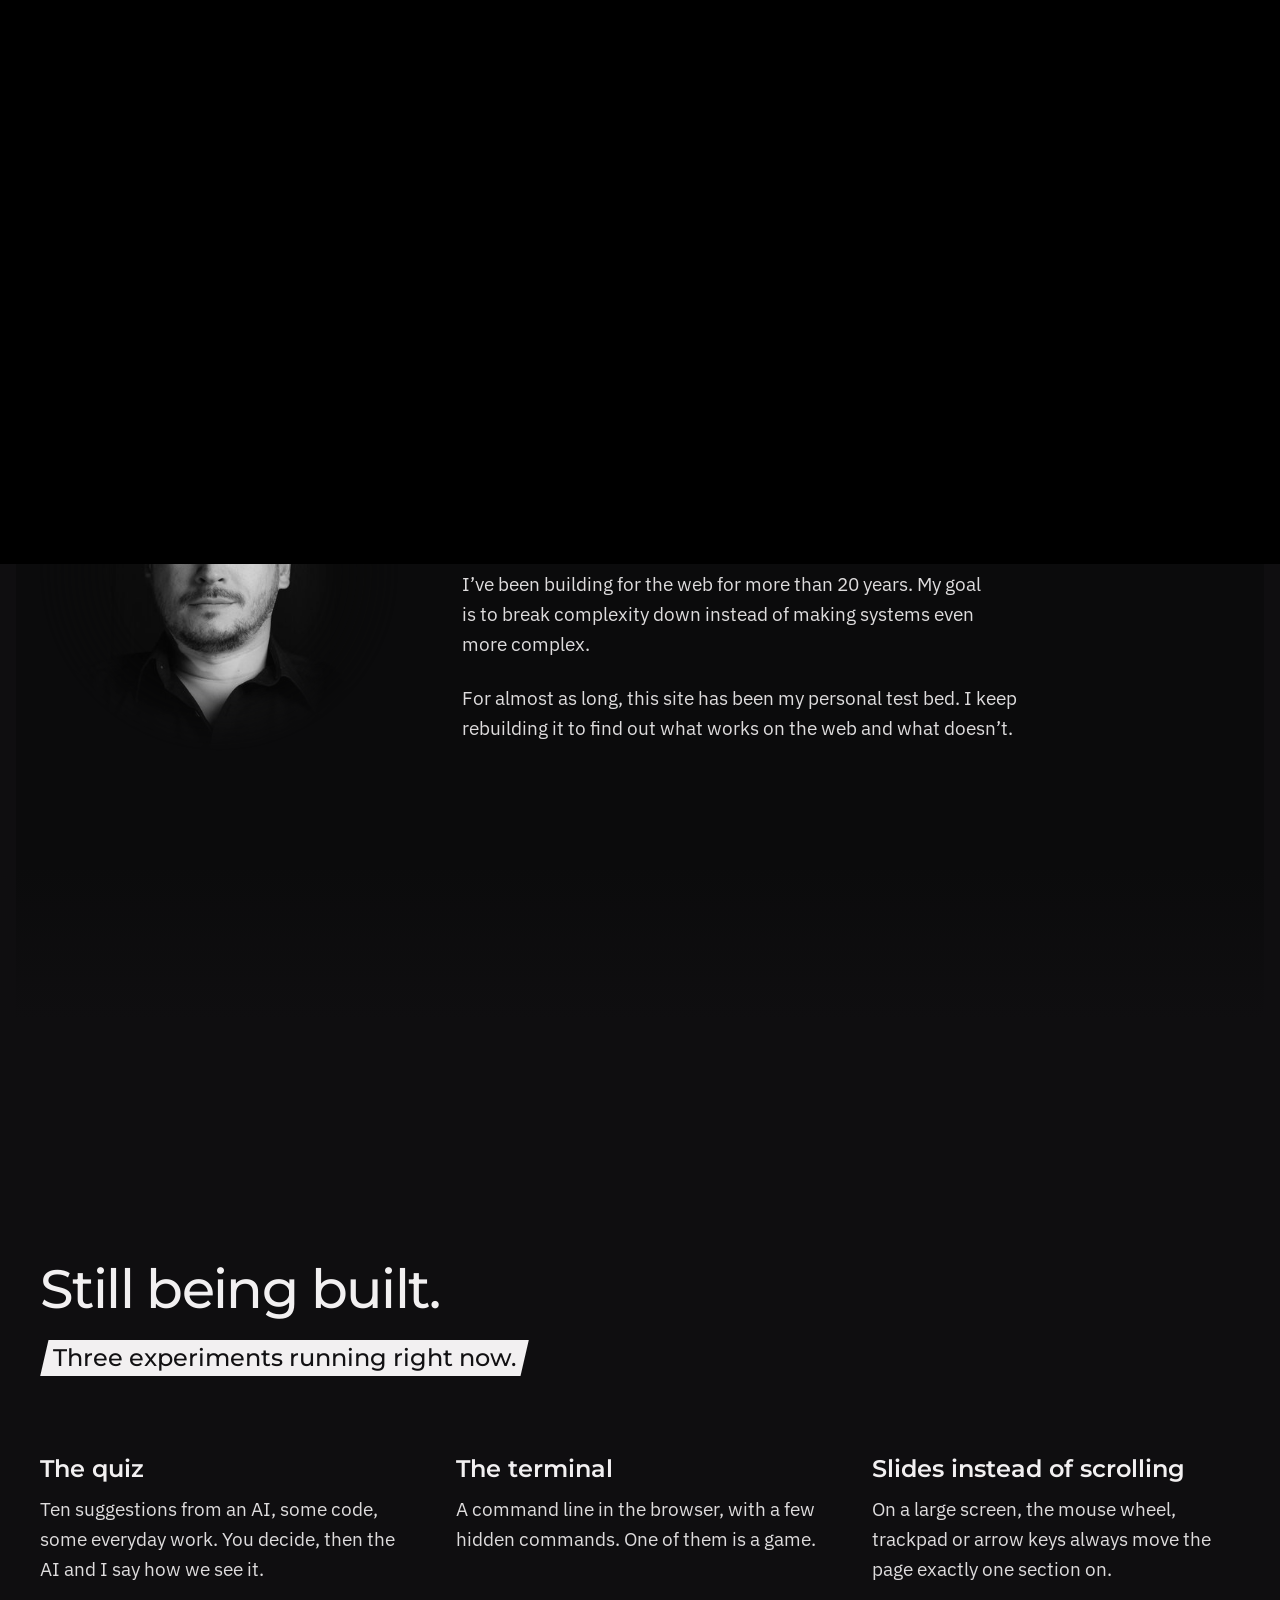
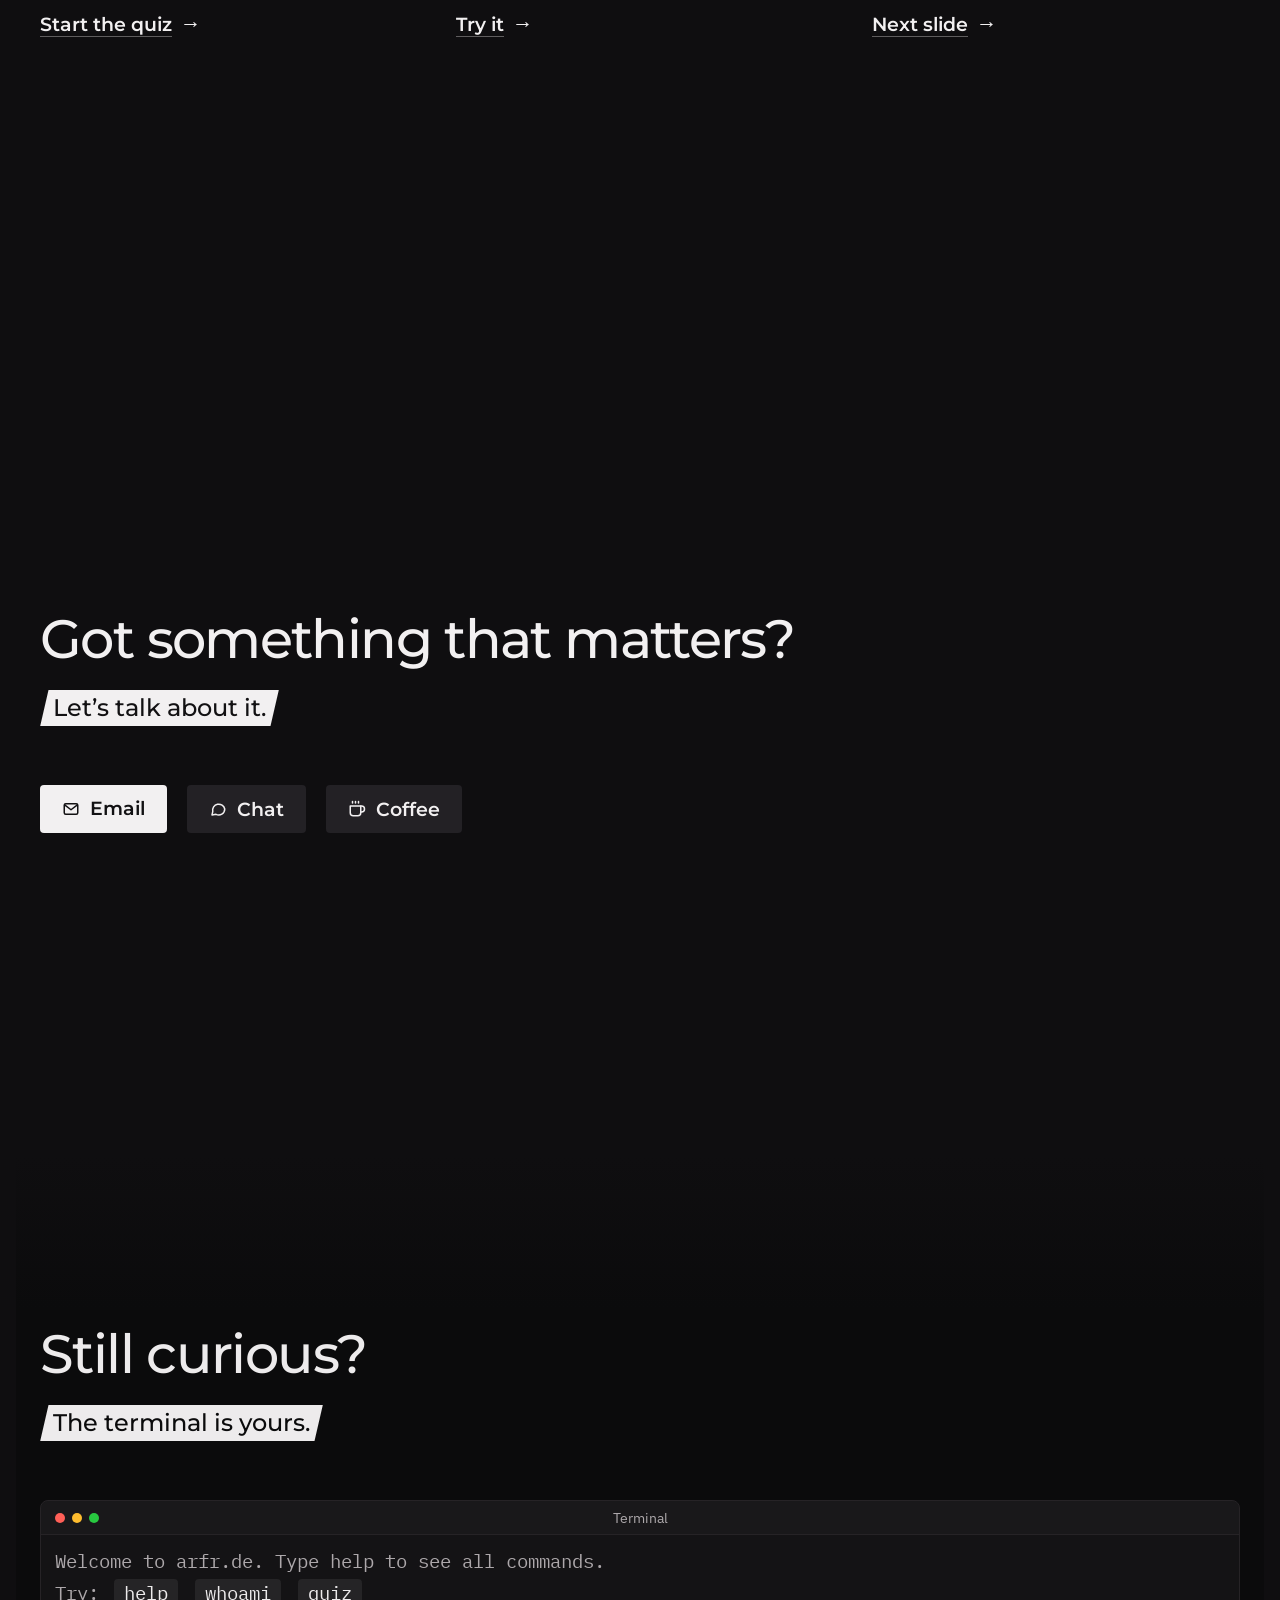
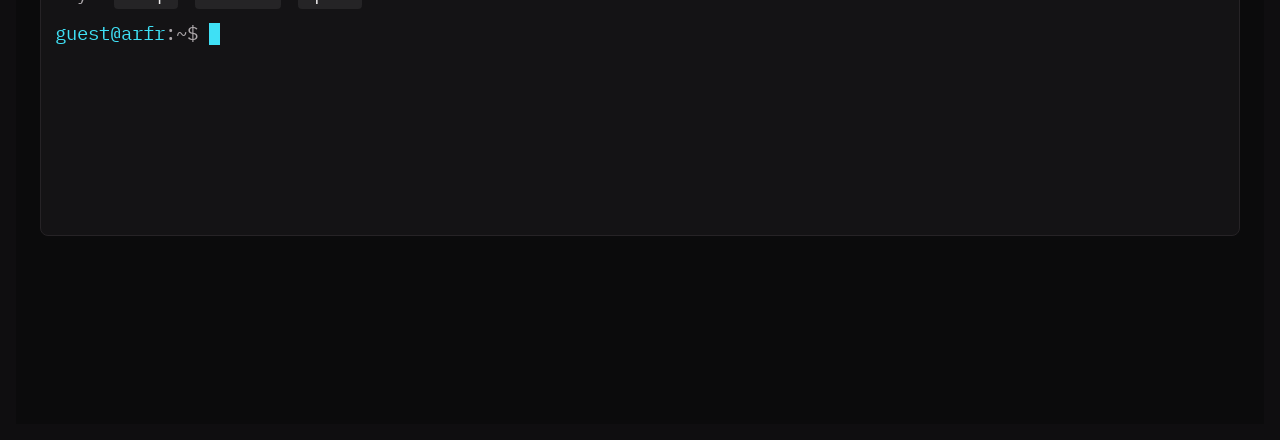
==== commit 2412b0ea: "Update index.html" ====
--- a/index.html
+++ b/index.html
@@ -5579,30 +5579,42 @@
     var loc = gl.getAttribLocation(prog, 'a'); gl.enableVertexAttribArray(loc); gl.vertexAttribPointer(loc, 2, gl.FLOAT, false, 0, 0);
     var U = {}; ['uRes', 'uDpr', 'uCircle', 'uSpin', 'uDrift', 'uSun', 'uLoaded', 'uDay', 'uNight', 'uClouds'].forEach(function (k) { U[k] = gl.getUniformLocation(prog, k); });
     var aniso = gl.getExtension('EXT_texture_filter_anisotropic');
-    var loaded = 0, fade = 0;
-    function texture(unit, src, uni) {
-      var t = gl.createTexture();
+    /* small copies of the three maps ride along in the page, so the Earth is there at once (and when the page
+       is opened straight from disk, where the browser keeps image files away from WebGL); the sharp maps replace them */
+    var PREVIEW = {
+      day: '[data-uri]',
+      night: '[data-uri]',
+      clouds: '[data-uri]'
+    };
+    var ready = [false, false, false], fade = 0;
+    function texture(unit, name, uni) {
+      var t = gl.createTexture(), sharp = false;
       gl.activeTexture(gl.TEXTURE0 + unit); gl.bindTexture(gl.TEXTURE_2D, t);
       gl.texImage2D(gl.TEXTURE_2D, 0, gl.RGBA, 1, 1, 0, gl.RGBA, gl.UNSIGNED_BYTE, new Uint8Array([4, 8, 16, 255]));
       gl.uniform1i(U[uni], unit);
-      var img = new Image();
-      img.onload = function () {
+      function put(img, full) {
+        if (sharp) return;
         gl.activeTexture(gl.TEXTURE0 + unit); gl.bindTexture(gl.TEXTURE_2D, t);
-        gl.texImage2D(gl.TEXTURE_2D, 0, gl.RGBA, gl.RGBA, gl.UNSIGNED_BYTE, img);
+        try { gl.texImage2D(gl.TEXTURE_2D, 0, gl.RGBA, gl.RGBA, gl.UNSIGNED_BYTE, img); } catch (e) { return; }
+        sharp = full;
         gl.generateMipmap(gl.TEXTURE_2D);
         gl.texParameteri(gl.TEXTURE_2D, gl.TEXTURE_MIN_FILTER, gl.LINEAR_MIPMAP_LINEAR);
         gl.texParameteri(gl.TEXTURE_2D, gl.TEXTURE_MAG_FILTER, gl.LINEAR);
         gl.texParameteri(gl.TEXTURE_2D, gl.TEXTURE_WRAP_S, gl.REPEAT);
         gl.texParameteri(gl.TEXTURE_2D, gl.TEXTURE_WRAP_T, gl.CLAMP_TO_EDGE);
         if (aniso) gl.texParameterf(gl.TEXTURE_2D, aniso.TEXTURE_MAX_ANISOTROPY_EXT, Math.min(8, gl.getParameter(aniso.MAX_TEXTURE_MAX_ANISOTROPY_EXT)));
-        loaded++;
+        ready[unit] = true;
         if (!running) render(clock);
-      };
-      img.src = src;
-    }
-    texture(0, 'images/space/earth-day.webp', 'uDay');
-    texture(1, 'images/space/earth-night.webp', 'uNight');
-    texture(2, 'images/space/earth-clouds.webp', 'uClouds');
+      }
+      var low = new Image(), img = new Image();
+      low.onload = function () { put(low, false); };
+      img.onload = function () { put(img, true); };
+      low.src = PREVIEW[name];
+      img.src = 'images/space/earth-' + name + '.webp';
+    }
+    texture(0, 'day', 'uDay');
+    texture(1, 'night', 'uNight');
+    texture(2, 'clouds', 'uClouds');
     var sun = [0.7, 0.5, -0.5], sl = Math.hypot(sun[0], sun[1], sun[2]);
 
     function size() {
@@ -5612,7 +5624,7 @@
     }
     var clock = 0;
     function render(t) {
-      if (loaded === 3) fade = reduceMotion ? 1 : Math.min(1, fade + 0.04);
+      if (ready[0] && ready[1] && ready[2]) fade = reduceMotion ? 1 : Math.min(1, fade + 0.04);
       gl.uniform2f(U.uRes, w, h); gl.uniform1f(U.uDpr, dpr);
       gl.uniform3f(U.uCircle, circle[0], circle[1], circle[2]);
       /* the ground passes under the window at about 30 px a second; the clouds drift a little on their own */
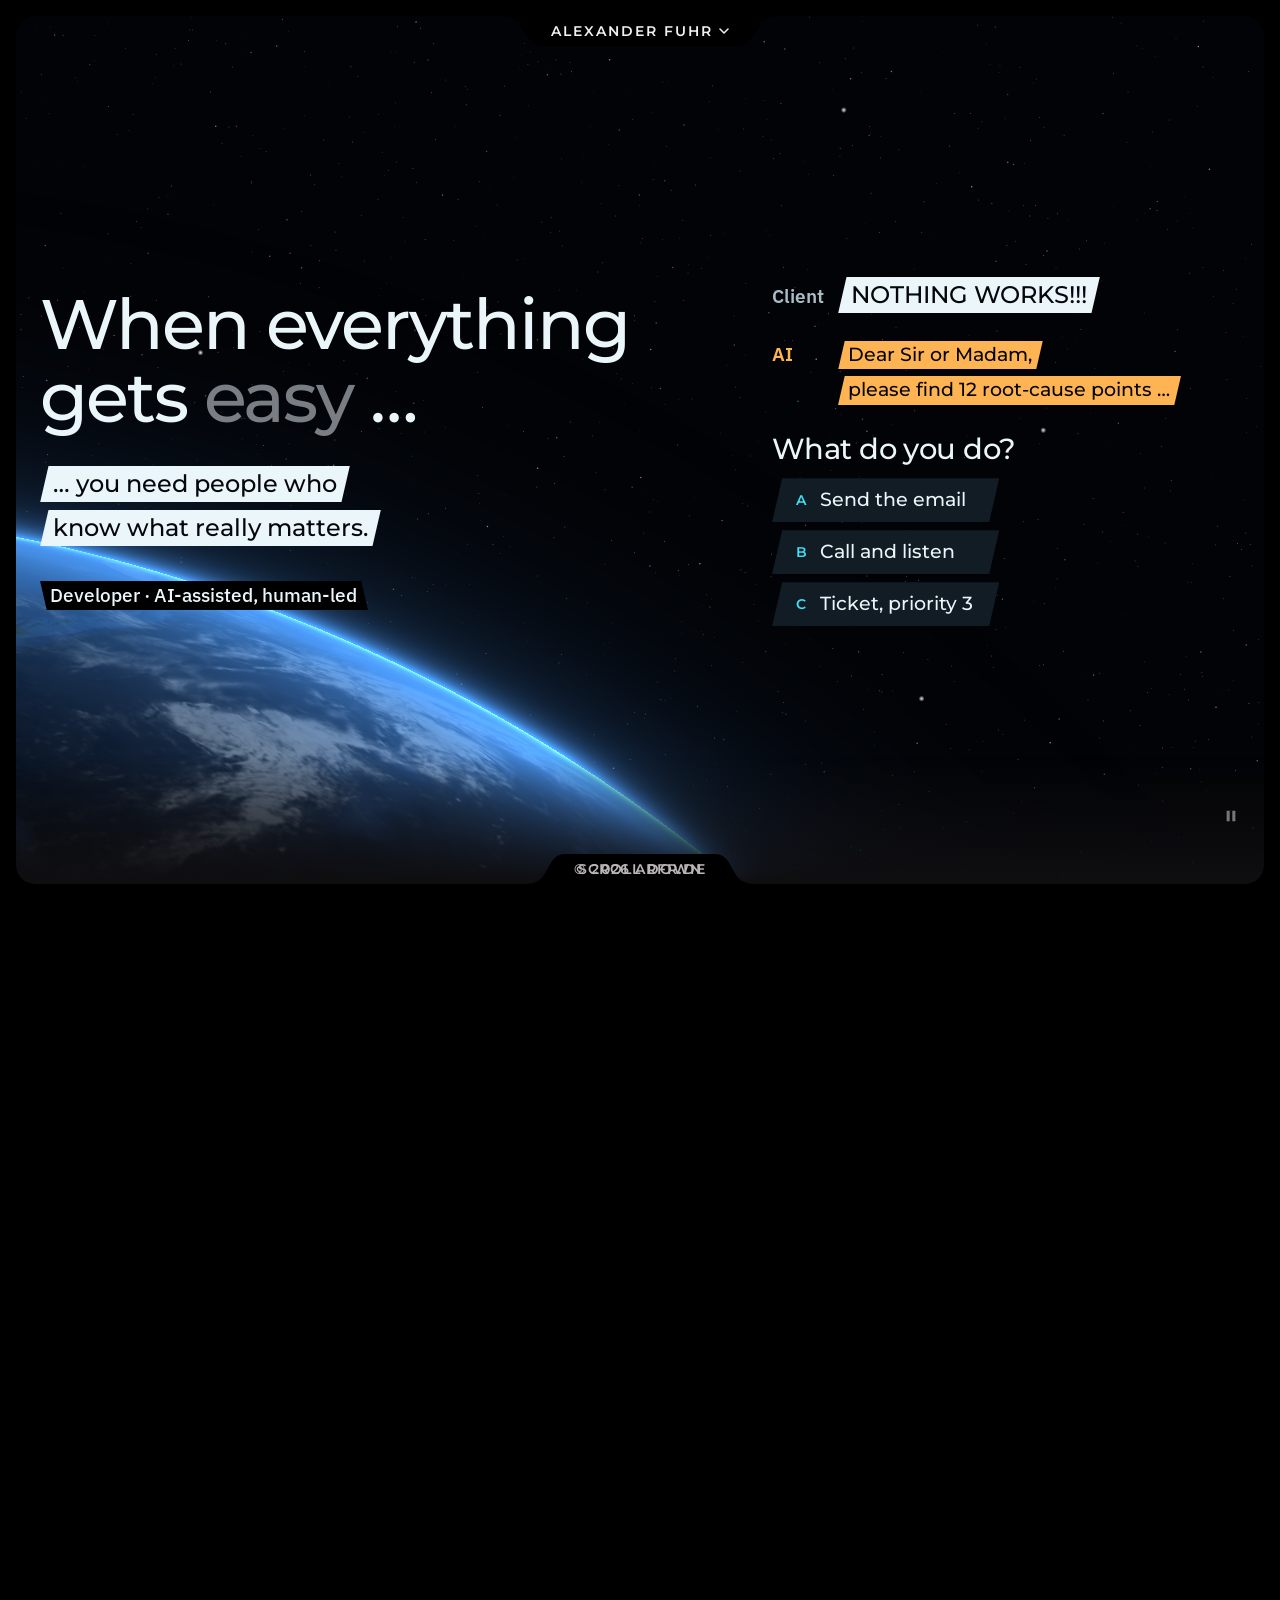
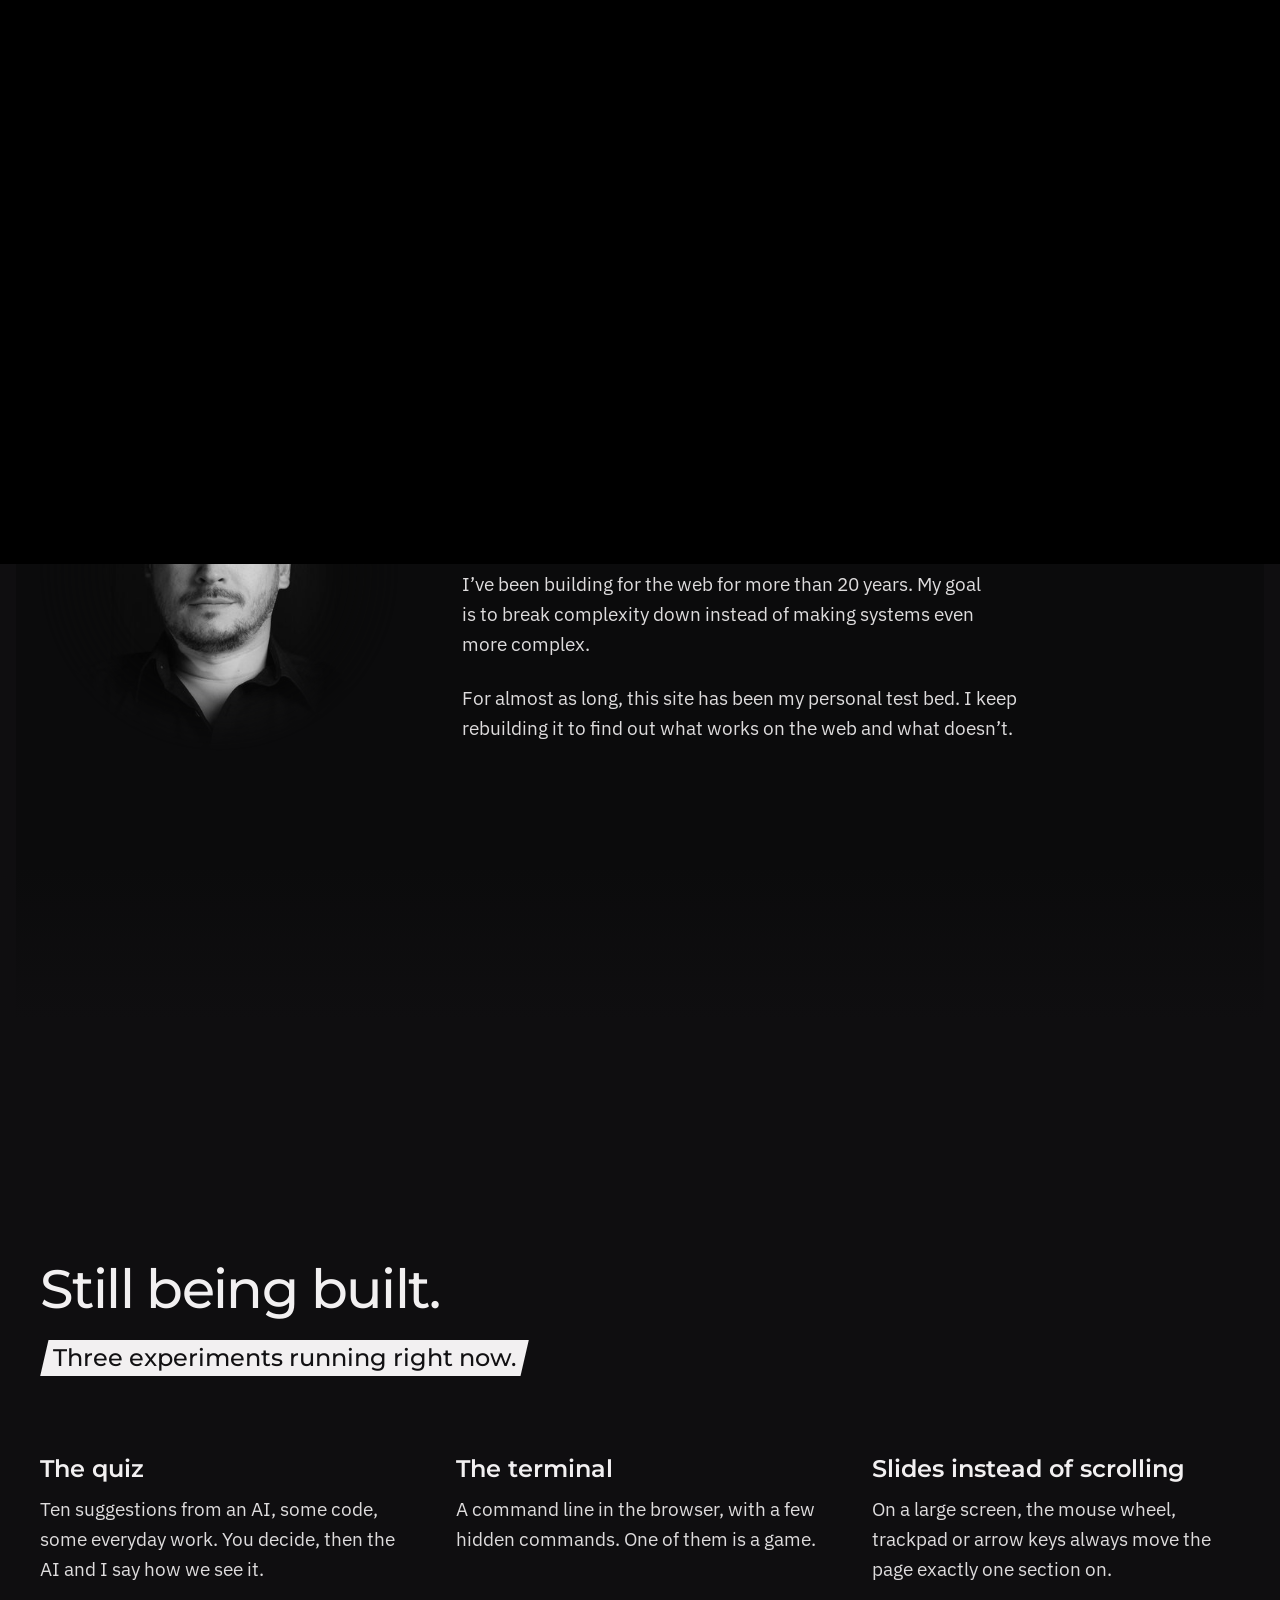
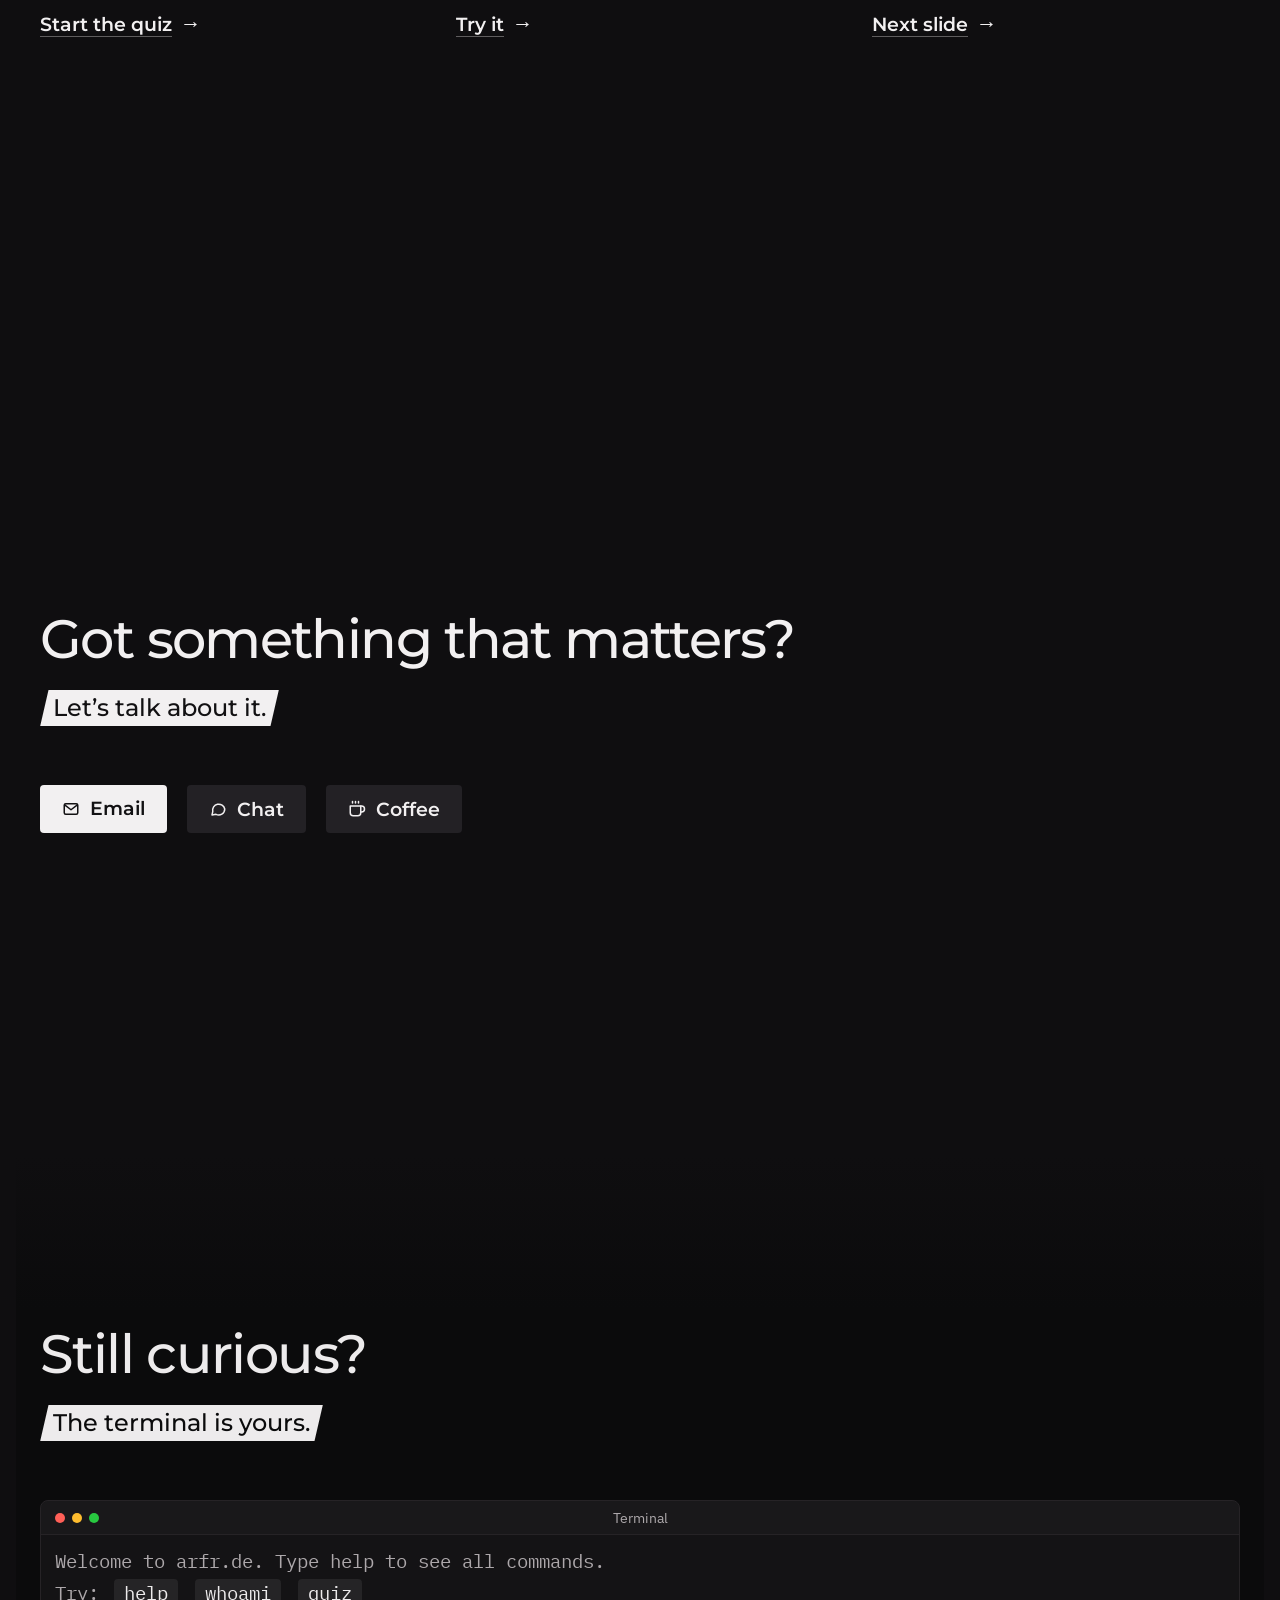
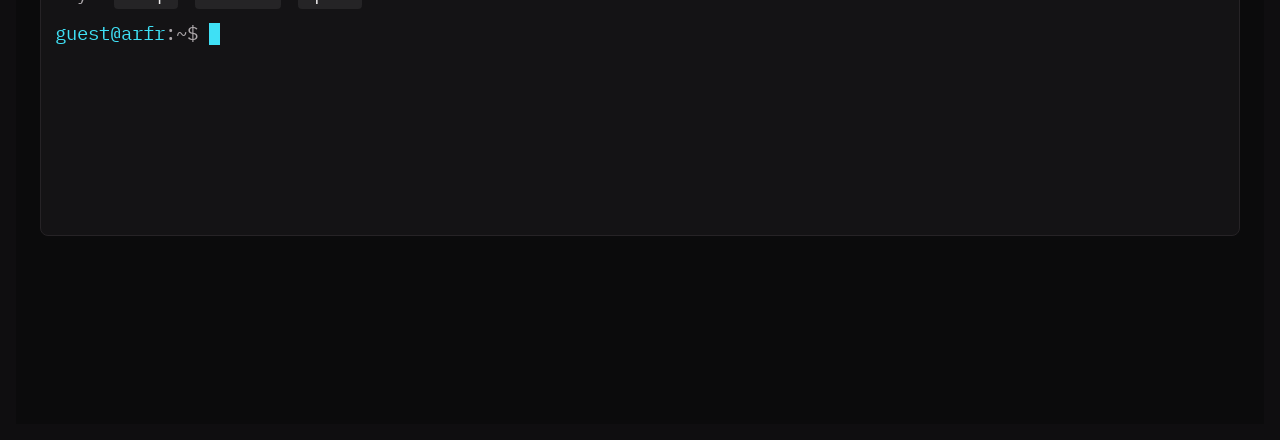
==== commit e0be3023: "aaa" ====
--- a/index.html
+++ b/index.html
@@ -230,6 +230,28 @@
   z-index: 0;
 }
 .hero .wrap { position: relative; z-index: 1; }
+/* the Earth turns for as long as the page is open, so it gets a way to stop (WCAG 2.2.2); quiet, in the empty corner */
+.earth-pause {
+  position: absolute;
+  z-index: 2;
+  right: calc(max((100% - var(--wrap)) / 2, 0px) + 11px);
+  bottom: calc(var(--frame) + 30px);
+  display: grid;
+  place-items: center;
+  width: 44px;
+  height: 44px;
+  padding: 0;
+  border: 0;
+  background: none;
+  color: rgba(var(--white-rgb), 0.45);
+  cursor: pointer;
+  transition: color 0.15s ease, opacity 0.45s ease;
+}
+.earth-pause:hover, .earth-pause:focus-visible { color: var(--fg); }
+.earth-pause svg { width: 14px; height: 14px; fill: currentColor; }
+.earth-pause .i-play, .earth-pause.is-paused .i-pause { display: none; }
+.earth-pause.is-paused .i-play { display: block; }
+.hero.quiz-shown .earth-pause { visibility: hidden; opacity: 0; }
 .hero::after {
   content: "";
   position: absolute;
@@ -784,6 +806,31 @@
 .quiz-show .verdict-box:has(.verdict.is-wrong) { --mark: var(--amber); }
 .quiz-show .verdict-box .verdict { color: inherit; }
 .quiz-show .stage-row { align-items: center; gap: 28px; }
+/* the reveal plays in beats, like a quiz show, instead of all at once: the plates take their colours, the AI's code
+   gives way to Alex's, the words come up under the plates, then Alex's verdict with the way on. Each part fades in
+   place, so nothing moves */
+.quiz-show .stage-result { opacity: 0; transition: opacity 0.25s ease, visibility 0s linear 0.25s; }
+.quiz-show .stage .answering .stage-result, .quiz-show .stage .answered .stage-result { opacity: 1; transition: opacity 0.25s ease, visibility 0s; }
+.quiz-show .answered .opt { transition: color 0.35s ease, opacity 0.35s ease, transform 0.12s ease; }
+.quiz-show .answered .opt::before { transition: background-color 0.35s ease; }
+.quiz-show .stage.quiz-on .slide .hunk-fix { transform: translateY(6px); }
+.quiz-show .stage.quiz-on .slide.answered .hunk-ai { transition: opacity 0.25s ease, visibility 0s linear 0.25s; }
+.quiz-show .stage.quiz-on .slide.answered .hunk-fix { transform: none; transition: opacity 0.4s ease 0.1s, transform 0.4s ease 0.1s, visibility 0s linear 0.1s; }
+.quiz-show .stage .opt-tag > span { opacity: 0; transform: translateY(-4px); transition: opacity 0.3s ease, transform 0.3s ease, visibility 0s linear 0.3s; }
+.quiz-show .stage .answered .opt.is-correct [data-i18n="quiz.right"], .quiz-show .stage .answered .opt.is-picked:not(.is-correct) [data-i18n="quiz.pick"] { opacity: 1; transform: none; transition: opacity 0.3s ease 0.35s, transform 0.3s ease 0.35s, visibility 0s linear 0.35s; }
+/* the way on is there for the keyboard at once (the focus moves to it), it only shows a beat later */
+.quiz-show .stage-row { opacity: 0; transform: translateY(8px); transition: opacity 0.3s ease, transform 0.3s ease, visibility 0s linear 0.3s; }
+.quiz-show .stage .answered .stage-row { opacity: 1; transform: none; transition: opacity 0.4s ease 0.55s, transform 0.4s ease 0.55s, visibility 0s; }
+/* the bonus question shows "Ergebnis" before it is answered (below), so its row is there from the start */
+.quiz-show .quiz-done .slide.is-current[data-cta]:not(.answered) .stage-row { opacity: 1; transform: none; }
+@media (prefers-reduced-motion: reduce) {
+  .quiz-show .stage-result, .quiz-show .stage .answering .stage-result, .quiz-show .stage .answered .stage-result,
+  .quiz-show .answered .opt, .quiz-show .answered .opt::before,
+  .quiz-show .stage.quiz-on .slide.answered .hunk-ai, .quiz-show .stage.quiz-on .slide.answered .hunk-fix,
+  .quiz-show .stage .opt-tag > span, .quiz-show .stage .answered .opt.is-correct [data-i18n="quiz.right"], .quiz-show .stage .answered .opt.is-picked:not(.is-correct) [data-i18n="quiz.pick"],
+  .quiz-show .stage-row, .quiz-show .stage .answered .stage-row { transition: none; }
+  .quiz-show .stage.quiz-on .slide .hunk-fix, .quiz-show .stage-row { transform: none; }
+}
 /* "Zurück" on a dark plate, the way on on a white one */
 .stage-back, .stage-next { min-height: 48px; padding: 0 28px; font-family: var(--font-display); font-size: var(--fs-m); font-weight: 500; line-height: var(--lh-snug); white-space: nowrap; cursor: pointer; transition: transform 0.12s ease; }
 .stage-back { flex: none; color: var(--fg); }
@@ -822,8 +869,9 @@
   .quiz-show .track, .quiz-show .slide { row-gap: 10px; }
   /* each question keeps its own rows, so a short code block leaves no hole above the question */
   .quiz-show .stage .slide { grid-template-rows: none; align-content: start; }
-  /* only the version on show takes room: the AI's draft before the answer, the fix after it */
-  .quiz-show .stage.quiz-on .slide:not(.answered) .hunk-fix, .quiz-show .stage.quiz-on .slide.answered .hunk-ai { display: none; }
+  /* the AI's draft and the fix share one place, as high as the taller one, so the question does not move on the
+     answer; both sit on the question, so the room left over is above the code */
+  .quiz-show .case > .hunk { align-self: end; }
   .quiz-show .quiz { gap: 12px; padding-left: 0; margin-top: 4px; }
   .quiz-show .quiz-opts { grid-template-columns: minmax(0, 1fr); gap: 6px; margin-bottom: 0; }
   .quiz-show .quiz-q { font-size: 1.625rem; }
@@ -1600,8 +1648,12 @@
   right: var(--frame);
   height: calc(var(--tab-d) + 18px);
 }
-html:not(.slides) .frame::before { top: var(--frame); border-radius: var(--frame-r) var(--frame-r) 0 0; background: linear-gradient(to bottom, var(--term-bg) 45%, rgba(var(--term-bg-rgb), 0)); }
-html:not(.slides) .frame::after { bottom: var(--frame); border-radius: 0 0 var(--frame-r) var(--frame-r); background: linear-gradient(to top, var(--term-bg) 45%, rgba(var(--term-bg-rgb), 0)); }
+/* each fade takes the colour of the section scrolling under it (set by the script), so it never shows as a band of its own */
+html:not(.slides) .frame::before { top: var(--frame); border-radius: var(--frame-r) var(--frame-r) 0 0; background: var(--fade-top, var(--term-bg)); -webkit-mask-image: linear-gradient(to bottom, #000 45%, transparent); mask-image: linear-gradient(to bottom, #000 45%, transparent); transition: background-color 0.3s ease, opacity 0.3s ease; }
+html:not(.slides) .frame::after { bottom: var(--frame); border-radius: 0 0 var(--frame-r) var(--frame-r); background: var(--fade-bottom, var(--term-bg)); -webkit-mask-image: linear-gradient(to top, #000 45%, transparent); mask-image: linear-gradient(to top, #000 45%, transparent); transition: background-color 0.3s ease, opacity 0.3s ease; }
+/* over the Earth there is no fade: the frame is a window, and the view runs right up to its edge */
+html:not(.slides) .frame.space-top::before, html:not(.slides) .frame.space-bottom::after { opacity: 0; }
+@media (prefers-reduced-motion: reduce) { html:not(.slides) .frame::before, html:not(.slides) .frame::after { transition: none; } }
 .ftab.drawn .ftab-shape { display: block; }
 .ftab-bottom .ftab-shape { top: auto; bottom: -2px; transform: scaleY(-1); }
 .ftab-shape .ftab-fill { fill: var(--frame-bg); }
@@ -1816,6 +1868,7 @@
 <main id="top">
   <section class="hero is-active" aria-labelledby="hero-title">
     <canvas class="retro-grid" aria-hidden="true"></canvas>
+    <button type="button" class="earth-pause" id="earth-pause" hidden><svg viewBox="0 0 16 16" aria-hidden="true" focusable="false"><path class="i-pause" d="M3 2h3.5v12H3zM9.5 2H13v12H9.5z"/><path class="i-play" d="M4 1.5l10 6.5-10 6.5z"/></svg></button>
     <div class="wrap">
       <div class="hero-text">
         <h1 id="hero-title"><span data-i18n="hero.title" data-strike aria-hidden="true">Wenn alles <span class="squiggle">einfach</span> wird …</span><span class="sr-only" data-i18n="hero.sentence">Wenn alles einfach wird, braucht es Menschen, die wissen, worauf es wirklich ankommt.</span></h1>
@@ -2390,7 +2443,7 @@
   var I18N = {
     en: {
       "meta.description": "Alexander Fuhr – Developer. AI-assisted, human-led.",
-      "nav.label": "Main", "nav.menu": "Menu", "nav.terminal": "Terminal", "nav.top": "Back to top", "nav.start": "Start", "tab.scroll": "Scroll down", "tab.scroll.aria": "To the next section", "nav.approach": "Approach", "nav.about": "About", "nav.sections": "Sections", "nav.contact": "Contact",
+      "nav.label": "Main", "nav.menu": "Menu", "nav.terminal": "Terminal", "nav.top": "Back to top", "nav.start": "Start", "tab.scroll": "Scroll down", "tab.scroll.aria": "To the next section", "earth.pause": "Pause the Earth", "earth.play": "Let the Earth turn", "nav.approach": "Approach", "nav.about": "About", "nav.sections": "Sections", "nav.contact": "Contact",
       "lang.label": "Language",
       "hero.eyebrow": "Developer · AI-\u2060assisted, human-\u2060led",
       "approach.cmd": "cat approach.md", "role.tag": "AI-assisted, human-led",
@@ -2606,7 +2659,7 @@
     },
     de: {
       "meta.description": "Alexander Fuhr – Entwickler. KI-gestützt, menschlich geführt.",
-      "nav.label": "Hauptnavigation", "nav.menu": "Menü", "nav.terminal": "Terminal", "nav.top": "Nach oben", "nav.start": "Start", "tab.scroll": "Nach unten", "tab.scroll.aria": "Zum nächsten Bereich", "nav.approach": "Vorgehen", "nav.about": "Über mich", "nav.sections": "Abschnitte", "nav.contact": "Kontakt",
+      "nav.label": "Hauptnavigation", "nav.menu": "Menü", "nav.terminal": "Terminal", "nav.top": "Nach oben", "nav.start": "Start", "tab.scroll": "Nach unten", "tab.scroll.aria": "Zum nächsten Bereich", "earth.pause": "Erde anhalten", "earth.play": "Erde weiterdrehen", "nav.approach": "Vorgehen", "nav.about": "Über mich", "nav.sections": "Abschnitte", "nav.contact": "Kontakt",
       "lang.label": "Sprache",
       "hero.eyebrow": "Entwickler · KI-\u2060gestützt, menschlich geführt",
       "approach.cmd": "cat vorgehen.md", "role.tag": "KI-gestützt, menschlich geführt",
@@ -2822,7 +2875,7 @@
     },
     ru: {
       "meta.description": "Alexander Fuhr – разработчик. ИИ помогает, решает человек.",
-      "nav.label": "Основная навигация", "nav.menu": "Меню", "nav.terminal": "Терминал", "nav.top": "Наверх", "nav.start": "Начало", "tab.scroll": "Вниз", "tab.scroll.aria": "К следующему разделу", "nav.approach": "Подход", "nav.about": "Обо мне", "nav.sections": "Разделы", "nav.contact": "Контакт",
+      "nav.label": "Основная навигация", "nav.menu": "Меню", "nav.terminal": "Терминал", "nav.top": "Наверх", "nav.start": "Начало", "tab.scroll": "Вниз", "tab.scroll.aria": "К следующему разделу", "earth.pause": "Остановить Землю", "earth.play": "Запустить Землю", "nav.approach": "Подход", "nav.about": "Обо мне", "nav.sections": "Разделы", "nav.contact": "Контакт",
       "lang.label": "Язык",
       "hero.eyebrow": "Разработчик · ИИ\u00a0помогает, решает человек",
       "approach.cmd": "cat approach.md", "role.tag": "ИИ помогает, решает человек",
@@ -3038,7 +3091,7 @@
     },
     sr: {
       "meta.description": "Alexander Fuhr – programer. AI pomaže, čovek vodi.",
-      "nav.label": "Glavna navigacija", "nav.menu": "Meni", "nav.terminal": "Terminal", "nav.top": "Na vrh", "nav.start": "Početak", "tab.scroll": "Nadole", "tab.scroll.aria": "Na sledeći deo",
+      "nav.label": "Glavna navigacija", "nav.menu": "Meni", "nav.terminal": "Terminal", "nav.top": "Na vrh", "nav.start": "Početak", "tab.scroll": "Nadole", "tab.scroll.aria": "Na sledeći deo", "earth.pause": "Zaustavi Zemlju", "earth.play": "Pokreni Zemlju",
       "nav.approach": "Pristup",
       "nav.about": "O meni", "nav.sections": "Odeljci",
       "nav.contact": "Kontakt",
@@ -3317,7 +3370,7 @@
     },
     el: {
       "meta.description": "Alexander Fuhr – Προγραμματιστής. Η AI βοηθά, ο άνθρωπος αποφασίζει.",
-      "nav.label": "Κύρια πλοήγηση", "nav.menu": "Μενού", "nav.terminal": "Τερματικό", "nav.top": "Στην κορυφή", "nav.start": "Αρχή", "tab.scroll": "Κάτω", "tab.scroll.aria": "Στην επόμενη ενότητα",
+      "nav.label": "Κύρια πλοήγηση", "nav.menu": "Μενού", "nav.terminal": "Τερματικό", "nav.top": "Στην κορυφή", "nav.start": "Αρχή", "tab.scroll": "Κάτω", "tab.scroll.aria": "Στην επόμενη ενότητα", "earth.pause": "Παύση της Γης", "earth.play": "Συνέχιση περιστροφής της Γης",
       "nav.approach": "Προσέγγιση",
       "nav.about": "Σχετικά", "nav.sections": "Ενότητες",
       "nav.contact": "Επικοινωνία",
@@ -5478,6 +5531,40 @@
     sizeInput();
   })();
 
+  /* The fades before the top and bottom tab match the section under them, the page or the terminal band; over the hero
+     they step aside. Only sections count, so a white bar of text passing by never tints them */
+  (function frameFades() {
+    var frame = document.querySelector('.frame');
+    if (!frame || !document.elementsFromPoint) return;
+    var root = document.documentElement, queued = false, band = 'rgb(' + tone('--term-bg-rgb') + ')';
+    function under(y) {
+      var hits = document.elementsFromPoint(Math.round(window.innerWidth * 0.12), y), sec = null;
+      for (var i = 0; i < hits.length && !sec; i++) sec = hits[i].closest('main section');
+      return sec;
+    }
+    function ground(sec) {
+      if (!sec) return getComputedStyle(document.body).backgroundColor;
+      var c = getComputedStyle(sec).backgroundColor;
+      if (c !== 'transparent' && c !== 'rgba(0, 0, 0, 0)') return c;
+      /* the dark bands blend into the page with a gradient, so their colour is not a background colour */
+      return sec.matches('.about-band, .next-band') ? band : getComputedStyle(document.body).backgroundColor;
+    }
+    function paint() {
+      queued = false;
+      if (root.classList.contains('slides')) return;
+      var edge = frameInset();
+      var top = under(edge + 20), bottom = under(window.innerHeight - edge - 20);
+      frame.style.setProperty('--fade-top', ground(top));
+      frame.style.setProperty('--fade-bottom', ground(bottom));
+      frame.classList.toggle('space-top', !!top && top.classList.contains('hero'));
+      frame.classList.toggle('space-bottom', !!bottom && bottom.classList.contains('hero'));
+    }
+    function queue() { if (!queued) { queued = true; requestAnimationFrame(paint); } }
+    window.addEventListener('scroll', queue, { passive: true });
+    window.addEventListener('resize', queue);
+    paint();
+  })();
+
   /* Space behind the hero: the frame is a window in orbit. A still sky of stars, and the Earth curving up out of the
      lower left corner, drawn from NASA's Blue Marble images: day surface, clouds, city lights on the night side and a
      thin blue atmosphere. The planet turns under the window, the clouds drift over it */
@@ -5587,6 +5674,9 @@
       clouds: '[data-uri]'
     };
     var ready = [false, false, false], fade = 0;
+    /* phones get the day and cloud maps at half size (a third of the weight, 0.5 instead of 1.7 MB), and so does anyone
+       whose browser asks to save data; the night map is small already */
+    var half = Math.min(screen.width, screen.height) < 600 || !!(navigator.connection && navigator.connection.saveData);
     function texture(unit, name, uni) {
       var t = gl.createTexture(), sharp = false;
       gl.activeTexture(gl.TEXTURE0 + unit); gl.bindTexture(gl.TEXTURE_2D, t);
@@ -5610,7 +5700,7 @@
       low.onload = function () { put(low, false); };
       img.onload = function () { put(img, true); };
       low.src = PREVIEW[name];
-      img.src = 'images/space/earth-' + name + '.webp';
+      img.src = 'images/space/earth-' + name + (half && name !== 'night' ? '-2k' : '') + '.webp';
     }
     texture(0, 'day', 'uDay');
     texture(1, 'night', 'uNight');
@@ -5624,7 +5714,7 @@
     }
     var clock = 0;
     function render(t) {
-      if (ready[0] && ready[1] && ready[2]) fade = reduceMotion ? 1 : Math.min(1, fade + 0.04);
+      if (ready[0] && ready[1] && ready[2]) fade = running ? Math.min(1, fade + 0.04) : 1;
       gl.uniform2f(U.uRes, w, h); gl.uniform1f(U.uDpr, dpr);
       gl.uniform3f(U.uCircle, circle[0], circle[1], circle[2]);
       /* the ground passes under the window at about 30 px a second; the clouds drift a little on their own */
@@ -5634,17 +5724,38 @@
       gl.uniform1f(U.uLoaded, fade);
       gl.drawArrays(gl.TRIANGLES, 0, 3);
     }
-    var raf = 0, running = false, onScreen = true, prev = 0;
+    var raf = 0, running = false, onScreen = true, covered = false, paused = false, prev = 0;
+    try { paused = localStorage.getItem('arfr-earth') === 'paused'; } catch (e) {}
     function loop(now) {
       clock += prev ? Math.min(now - prev, 100) : 0; prev = now; render(clock);
       if (running) raf = requestAnimationFrame(loop);
     }
-    function start() { if (running || reduceMotion || !onScreen || document.hidden) return; running = true; prev = 0; raf = requestAnimationFrame(loop); }
+    function start() { if (running || paused || reduceMotion || !onScreen || covered || document.hidden) return; running = true; prev = 0; raf = requestAnimationFrame(loop); }
     function stop() { running = false; cancelAnimationFrame(raf); }
     size(); render(0); start();
     if ('ResizeObserver' in window) new ResizeObserver(function () { size(); render(clock); }).observe(hero);
     if ('IntersectionObserver' in window) new IntersectionObserver(function (e) { onScreen = e[0].isIntersecting; if (onScreen) start(); else stop(); }).observe(hero);
     document.addEventListener('visibilitychange', function () { if (document.hidden) stop(); else start(); });
+    /* while the quiz covers the hero the Earth is faded out, so it rests instead of drawing frames nobody sees */
+    new MutationObserver(function () { covered = hero.classList.contains('quiz-shown'); if (covered) stop(); else start(); }).observe(hero, { attributes: true, attributeFilter: ['class'] });
+    /* the pause button stops the turning and remembers it for the next visit; with reduced motion nothing turns, so it stays hidden */
+    var hold = document.getElementById('earth-pause');
+    if (hold && !reduceMotion) {
+      var holdLabel = function () {
+        var l = t(paused ? 'earth.play' : 'earth.pause');
+        hold.setAttribute('aria-label', l); hold.title = l;
+        hold.classList.toggle('is-paused', paused);
+      };
+      hold.addEventListener('click', function () {
+        paused = !paused;
+        try { if (paused) localStorage.setItem('arfr-earth', 'paused'); else localStorage.removeItem('arfr-earth'); } catch (e) {}
+        holdLabel();
+        if (paused) stop(); else start();
+      });
+      holdLabel();
+      document.addEventListener('arfr:lang', holdLabel);
+      hold.hidden = false;
+    }
   })();
 
   /* Review carousel: slides through the examples, pauses while hovered or focused */
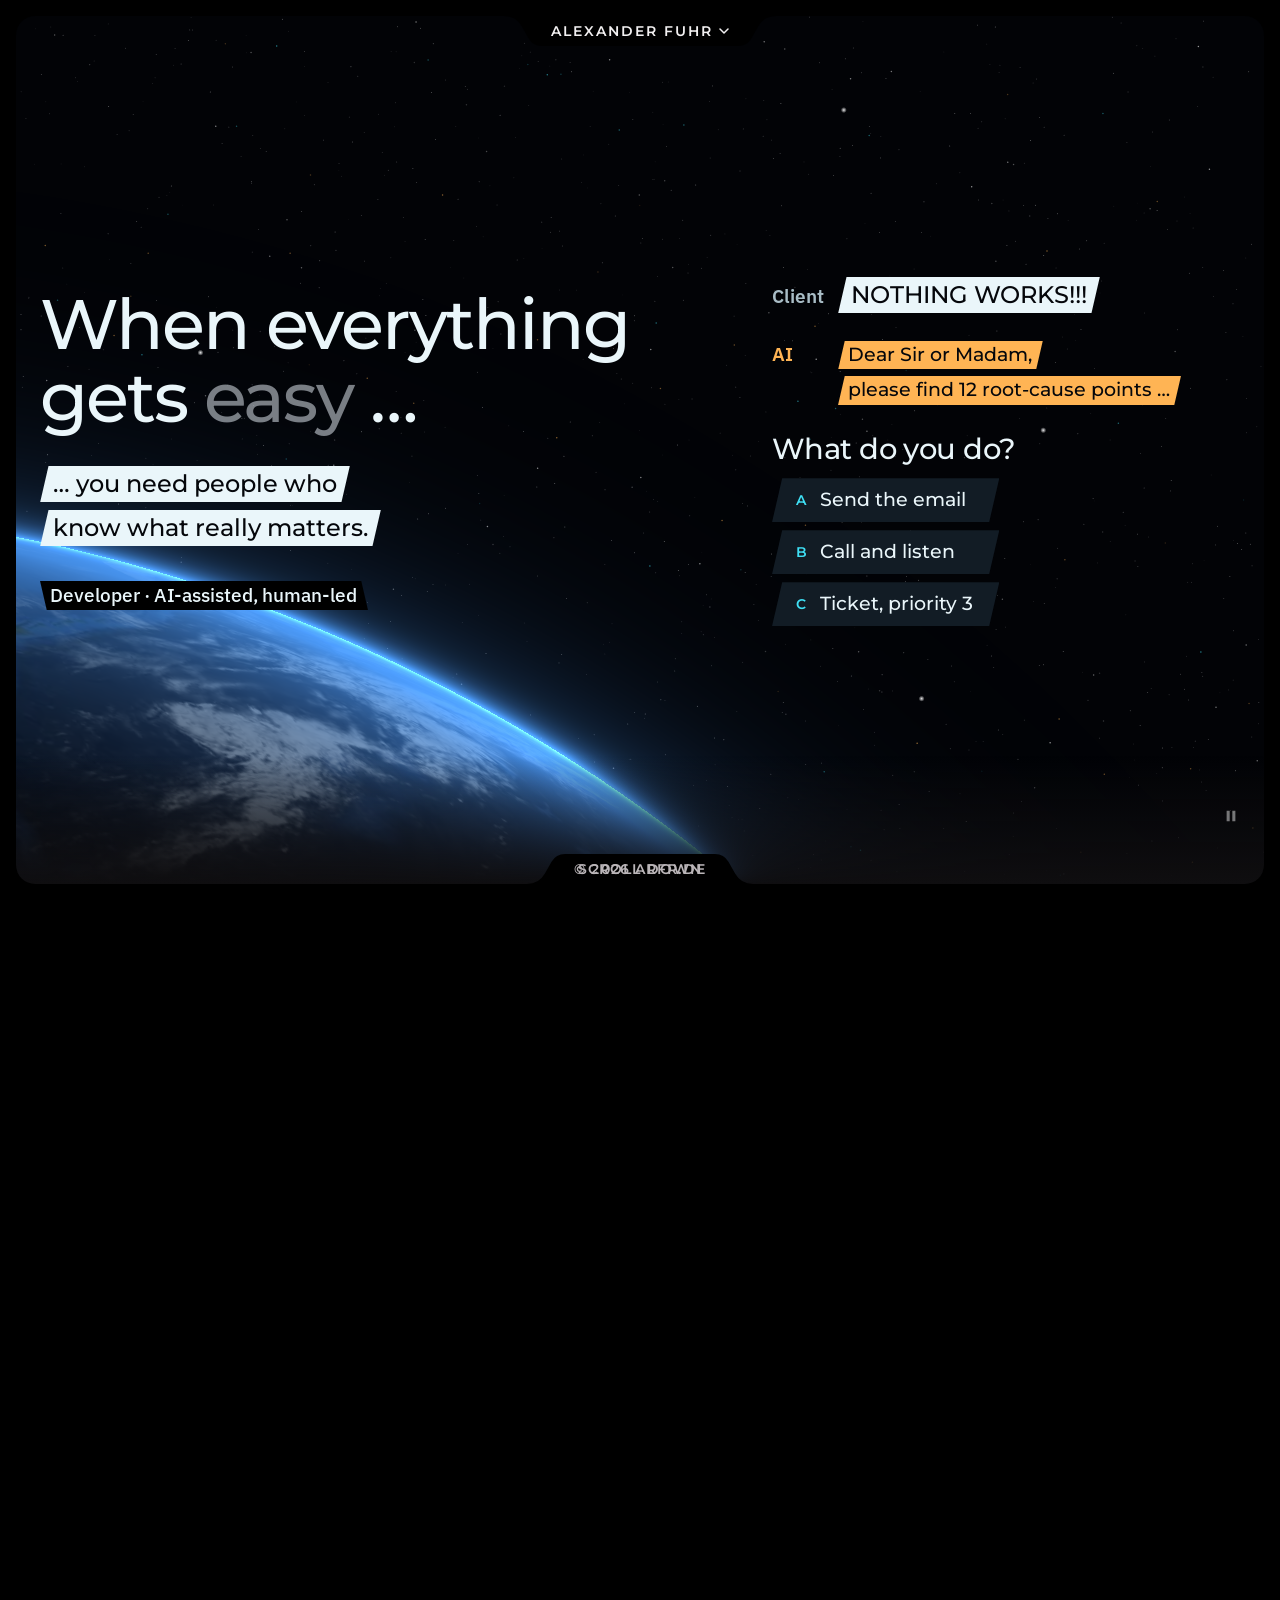
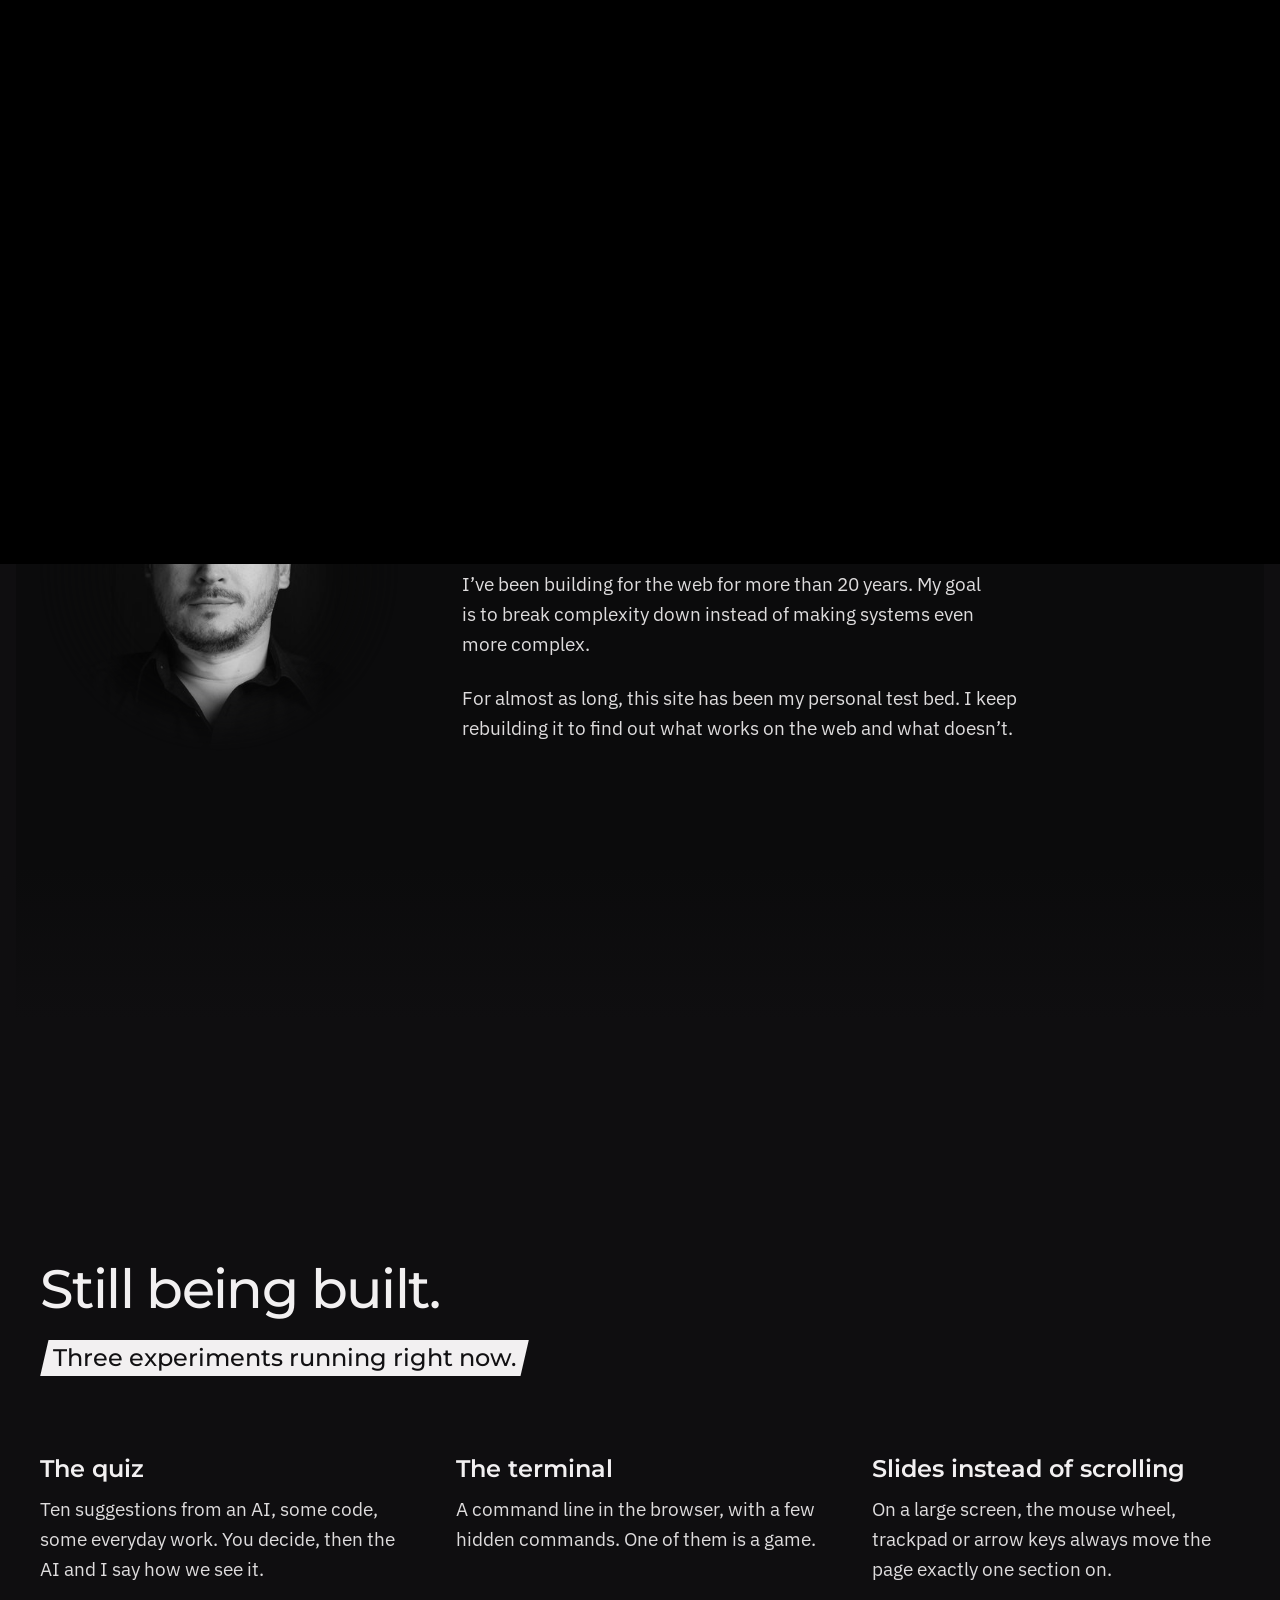
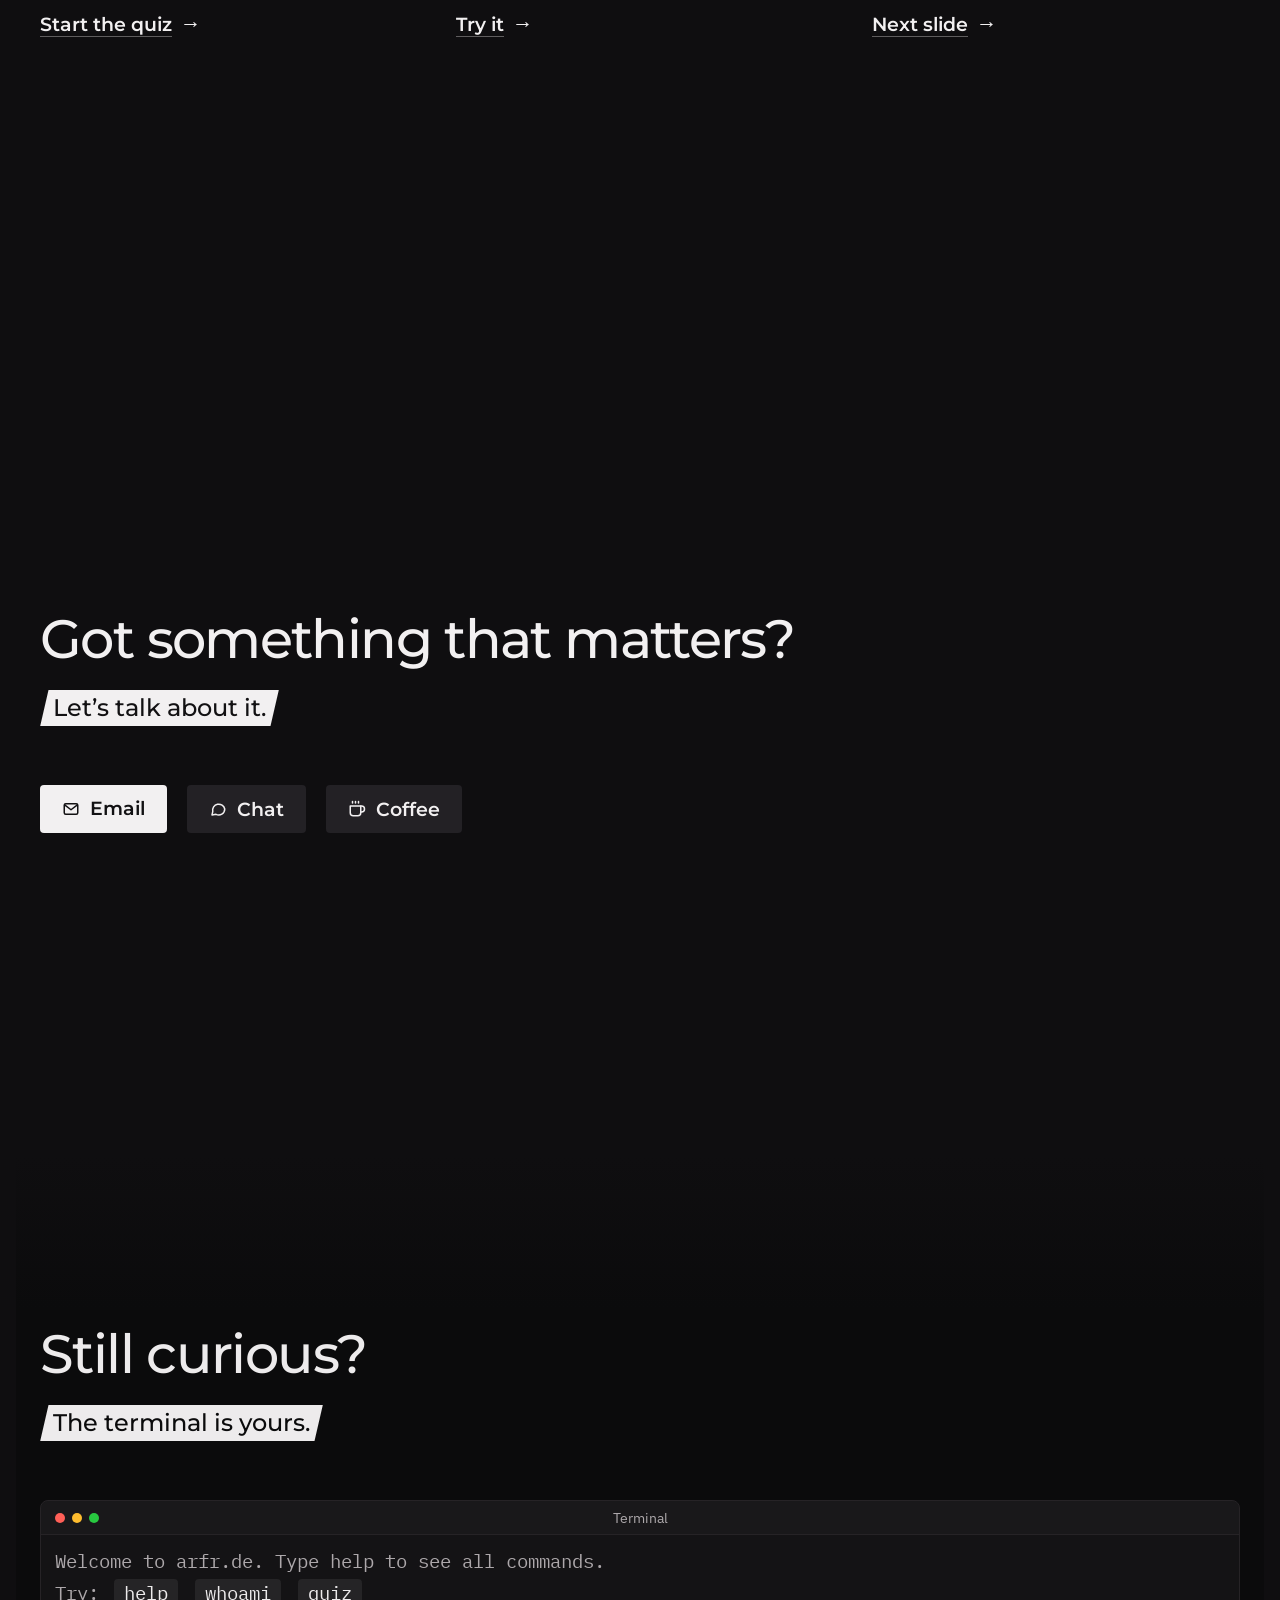
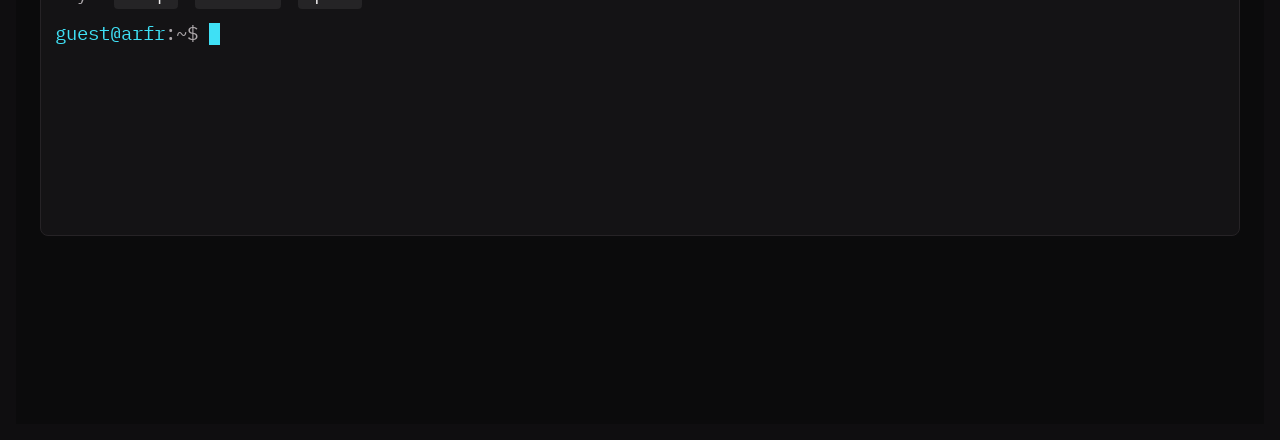
==== commit b87926bd: "split" ====
--- a/index.html
+++ b/index.html
@@ -16,1808 +16,12 @@
 <link rel="canonical" href="https://arfr.de/">
 <link rel="preload" href="fonts/montserrat-latin-500-normal.woff2" as="font" type="font/woff2" crossorigin>
 <script>
-/* slides on wide, tall enough screens: set before the first paint so nothing jumps; the script at the end checks that every section fits */
+/* slides on wide, tall enough screens: set before the first paint so nothing jumps; js/app.js checks that every section fits */
 if (window.matchMedia && matchMedia('(min-width: 900px) and (min-height: 600px)').matches) document.documentElement.classList.add('slides');
 </script>
-<style>
-@font-face { font-family: 'Montserrat'; font-style: normal; font-weight: 400; font-display: swap; src: url('fonts/montserrat-latin-400-normal.woff2') format('woff2'); unicode-range: U+0000-00FF, U+0131, U+0152-0153, U+02BB-02BC, U+02C6, U+02DA, U+02DC, U+0304, U+0308, U+0329, U+2000-206F, U+20AC, U+2122, U+2191, U+2193, U+2212, U+2215, U+FEFF, U+FFFD; }
-@font-face { font-family: 'Montserrat'; font-style: normal; font-weight: 500; font-display: swap; src: url('fonts/montserrat-latin-500-normal.woff2') format('woff2'); unicode-range: U+0000-00FF, U+0131, U+0152-0153, U+02BB-02BC, U+02C6, U+02DA, U+02DC, U+0304, U+0308, U+0329, U+2000-206F, U+20AC, U+2122, U+2191, U+2193, U+2212, U+2215, U+FEFF, U+FFFD; }
-@font-face { font-family: 'Montserrat'; font-style: normal; font-weight: 600; font-display: swap; src: url('fonts/montserrat-latin-600-normal.woff2') format('woff2'); unicode-range: U+0000-00FF, U+0131, U+0152-0153, U+02BB-02BC, U+02C6, U+02DA, U+02DC, U+0304, U+0308, U+0329, U+2000-206F, U+20AC, U+2122, U+2191, U+2193, U+2212, U+2215, U+FEFF, U+FFFD; }
-@font-face { font-family: 'Montserrat'; font-style: normal; font-weight: 400; font-display: swap; src: url('fonts/montserrat-latin-ext-400-normal.woff2') format('woff2'); unicode-range: U+0100-02BA, U+02BD-02C5, U+02C7-02CC, U+02CE-02D7, U+02DD-02FF, U+0304, U+0308, U+0329, U+1D00-1DBF, U+1E00-1E9F, U+1EF2-1EFF, U+2020, U+20A0-20AB, U+20AD-20C0, U+2113, U+2C60-2C7F, U+A720-A7FF; }
-@font-face { font-family: 'Montserrat'; font-style: normal; font-weight: 500; font-display: swap; src: url('fonts/montserrat-latin-ext-500-normal.woff2') format('woff2'); unicode-range: U+0100-02BA, U+02BD-02C5, U+02C7-02CC, U+02CE-02D7, U+02DD-02FF, U+0304, U+0308, U+0329, U+1D00-1DBF, U+1E00-1E9F, U+1EF2-1EFF, U+2020, U+20A0-20AB, U+20AD-20C0, U+2113, U+2C60-2C7F, U+A720-A7FF; }
-@font-face { font-family: 'Montserrat'; font-style: normal; font-weight: 600; font-display: swap; src: url('fonts/montserrat-latin-ext-600-normal.woff2') format('woff2'); unicode-range: U+0100-02BA, U+02BD-02C5, U+02C7-02CC, U+02CE-02D7, U+02DD-02FF, U+0304, U+0308, U+0329, U+1D00-1DBF, U+1E00-1E9F, U+1EF2-1EFF, U+2020, U+20A0-20AB, U+20AD-20C0, U+2113, U+2C60-2C7F, U+A720-A7FF; }
-@font-face { font-family: 'Montserrat'; font-style: normal; font-weight: 400; font-display: swap; src: url('fonts/montserrat-cyrillic-400-normal.woff2') format('woff2'); unicode-range: U+0301, U+0400-045F, U+0490-0491, U+04B0-04B1, U+2116; }
-@font-face { font-family: 'Montserrat'; font-style: normal; font-weight: 500; font-display: swap; src: url('fonts/montserrat-cyrillic-500-normal.woff2') format('woff2'); unicode-range: U+0301, U+0400-045F, U+0490-0491, U+04B0-04B1, U+2116; }
-@font-face { font-family: 'Montserrat'; font-style: normal; font-weight: 600; font-display: swap; src: url('fonts/montserrat-cyrillic-600-normal.woff2') format('woff2'); unicode-range: U+0301, U+0400-045F, U+0490-0491, U+04B0-04B1, U+2116; }
-@font-face { font-family: 'IBM Plex Mono'; font-style: normal; font-weight: 400; font-display: swap; src: url('fonts/ibm-plex-mono-latin-400-normal.woff2') format('woff2'); unicode-range: U+0000-00FF, U+0131, U+0152-0153, U+02BB-02BC, U+02C6, U+02DA, U+02DC, U+0304, U+0308, U+0329, U+2000-206F, U+20AC, U+2122, U+2191, U+2193, U+2212, U+2215, U+FEFF, U+FFFD; }
-@font-face { font-family: 'IBM Plex Mono'; font-style: normal; font-weight: 500; font-display: swap; src: url('fonts/ibm-plex-mono-latin-500-normal.woff2') format('woff2'); unicode-range: U+0000-00FF, U+0131, U+0152-0153, U+02BB-02BC, U+02C6, U+02DA, U+02DC, U+0304, U+0308, U+0329, U+2000-206F, U+20AC, U+2122, U+2191, U+2193, U+2212, U+2215, U+FEFF, U+FFFD; }
-@font-face { font-family: 'IBM Plex Mono'; font-style: normal; font-weight: 400; font-display: swap; src: url('fonts/ibm-plex-mono-latin-ext-400-normal.woff2') format('woff2'); unicode-range: U+0100-02BA, U+02BD-02C5, U+02C7-02CC, U+02CE-02D7, U+02DD-02FF, U+0304, U+0308, U+0329, U+1D00-1DBF, U+1E00-1E9F, U+1EF2-1EFF, U+2020, U+20A0-20AB, U+20AD-20C0, U+2113, U+2C60-2C7F, U+A720-A7FF; }
-@font-face { font-family: 'IBM Plex Mono'; font-style: normal; font-weight: 500; font-display: swap; src: url('fonts/ibm-plex-mono-latin-ext-500-normal.woff2') format('woff2'); unicode-range: U+0100-02BA, U+02BD-02C5, U+02C7-02CC, U+02CE-02D7, U+02DD-02FF, U+0304, U+0308, U+0329, U+1D00-1DBF, U+1E00-1E9F, U+1EF2-1EFF, U+2020, U+20A0-20AB, U+20AD-20C0, U+2113, U+2C60-2C7F, U+A720-A7FF; }
-@font-face { font-family: 'IBM Plex Mono'; font-style: normal; font-weight: 400; font-display: swap; src: url('fonts/ibm-plex-mono-cyrillic-400-normal.woff2') format('woff2'); unicode-range: U+0301, U+0400-045F, U+0490-0491, U+04B0-04B1, U+2116; }
-@font-face { font-family: 'IBM Plex Mono'; font-style: normal; font-weight: 500; font-display: swap; src: url('fonts/ibm-plex-mono-cyrillic-500-normal.woff2') format('woff2'); unicode-range: U+0301, U+0400-045F, U+0490-0491, U+04B0-04B1, U+2116; }
-@font-face { font-family: 'Commissioner'; font-style: normal; font-weight: 400; font-display: swap; src: url('fonts/commissioner-greek-400-normal.woff2') format('woff2'); unicode-range: U+0370-0377, U+037A-037F, U+0384-038A, U+038C, U+038E-03A1, U+03A3-03FF; }
-@font-face { font-family: 'Commissioner'; font-style: normal; font-weight: 500; font-display: swap; src: url('fonts/commissioner-greek-500-normal.woff2') format('woff2'); unicode-range: U+0370-0377, U+037A-037F, U+0384-038A, U+038C, U+038E-03A1, U+03A3-03FF; }
-@font-face { font-family: 'Commissioner'; font-style: normal; font-weight: 600; font-display: swap; src: url('fonts/commissioner-greek-600-normal.woff2') format('woff2'); unicode-range: U+0370-0377, U+037A-037F, U+0384-038A, U+038C, U+038E-03A1, U+03A3-03FF; }
-@font-face { font-family: 'IBM Plex Sans'; font-style: normal; font-weight: 400; font-display: swap; src: url('fonts/ibm-plex-sans-latin-400-normal.woff2') format('woff2'); unicode-range: U+0000-00FF, U+0131, U+0152-0153, U+02BB-02BC, U+02C6, U+02DA, U+02DC, U+0304, U+0308, U+0329, U+2000-206F, U+20AC, U+2122, U+2191, U+2193, U+2212, U+2215, U+FEFF, U+FFFD; }
-@font-face { font-family: 'IBM Plex Sans'; font-style: normal; font-weight: 500; font-display: swap; src: url('fonts/ibm-plex-sans-latin-500-normal.woff2') format('woff2'); unicode-range: U+0000-00FF, U+0131, U+0152-0153, U+02BB-02BC, U+02C6, U+02DA, U+02DC, U+0304, U+0308, U+0329, U+2000-206F, U+20AC, U+2122, U+2191, U+2193, U+2212, U+2215, U+FEFF, U+FFFD; }
-@font-face { font-family: 'IBM Plex Sans'; font-style: normal; font-weight: 600; font-display: swap; src: url('fonts/ibm-plex-sans-latin-600-normal.woff2') format('woff2'); unicode-range: U+0000-00FF, U+0131, U+0152-0153, U+02BB-02BC, U+02C6, U+02DA, U+02DC, U+0304, U+0308, U+0329, U+2000-206F, U+20AC, U+2122, U+2191, U+2193, U+2212, U+2215, U+FEFF, U+FFFD; }
-@font-face { font-family: 'IBM Plex Sans'; font-style: normal; font-weight: 400; font-display: swap; src: url('fonts/ibm-plex-sans-latin-ext-400-normal.woff2') format('woff2'); unicode-range: U+0100-02BA, U+02BD-02C5, U+02C7-02CC, U+02CE-02D7, U+02DD-02FF, U+0304, U+0308, U+0329, U+1D00-1DBF, U+1E00-1E9F, U+1EF2-1EFF, U+2020, U+20A0-20AB, U+20AD-20C0, U+2113, U+2C60-2C7F, U+A720-A7FF; }
-@font-face { font-family: 'IBM Plex Sans'; font-style: normal; font-weight: 500; font-display: swap; src: url('fonts/ibm-plex-sans-latin-ext-500-normal.woff2') format('woff2'); unicode-range: U+0100-02BA, U+02BD-02C5, U+02C7-02CC, U+02CE-02D7, U+02DD-02FF, U+0304, U+0308, U+0329, U+1D00-1DBF, U+1E00-1E9F, U+1EF2-1EFF, U+2020, U+20A0-20AB, U+20AD-20C0, U+2113, U+2C60-2C7F, U+A720-A7FF; }
-@font-face { font-family: 'IBM Plex Sans'; font-style: normal; font-weight: 600; font-display: swap; src: url('fonts/ibm-plex-sans-latin-ext-600-normal.woff2') format('woff2'); unicode-range: U+0100-02BA, U+02BD-02C5, U+02C7-02CC, U+02CE-02D7, U+02DD-02FF, U+0304, U+0308, U+0329, U+1D00-1DBF, U+1E00-1E9F, U+1EF2-1EFF, U+2020, U+20A0-20AB, U+20AD-20C0, U+2113, U+2C60-2C7F, U+A720-A7FF; }
-@font-face { font-family: 'IBM Plex Sans'; font-style: normal; font-weight: 400; font-display: swap; src: url('fonts/ibm-plex-sans-cyrillic-400-normal.woff2') format('woff2'); unicode-range: U+0301, U+0400-045F, U+0490-0491, U+04B0-04B1, U+2116; }
-@font-face { font-family: 'IBM Plex Sans'; font-style: normal; font-weight: 500; font-display: swap; src: url('fonts/ibm-plex-sans-cyrillic-500-normal.woff2') format('woff2'); unicode-range: U+0301, U+0400-045F, U+0490-0491, U+04B0-04B1, U+2116; }
-@font-face { font-family: 'IBM Plex Sans'; font-style: normal; font-weight: 600; font-display: swap; src: url('fonts/ibm-plex-sans-cyrillic-600-normal.woff2') format('woff2'); unicode-range: U+0301, U+0400-045F, U+0490-0491, U+04B0-04B1, U+2116; }
-/* Arial scaled to the web fonts' width and height, so text does not jump when they arrive */
-@font-face { font-family: 'Montserrat Fallback'; src: local('Arial'), local('ArialMT'), local('Liberation Sans'); size-adjust: 113.65%; ascent-override: 85.17%; descent-override: 22.09%; line-gap-override: 0%; }
-@font-face { font-family: 'IBM Plex Sans Fallback'; src: local('Arial'), local('ArialMT'), local('Liberation Sans'); size-adjust: 100.95%; ascent-override: 101.54%; descent-override: 27.24%; line-gap-override: 0%; }
-</style>
-<style>
-/* Layout: one calm column of statements, each opened by a headline + dark bar (the LinkedIn banner motif); the hero pairs it with a code review that shows "AI-assisted, human-led" at work. */
-:root {
-  /* one dark page in both schemes: the sections differ by tone, not by light/dark bands.
-     Every colour of the page is named here once; the rest of the CSS and the canvas drawings only use the names */
-  --page-rgb: 15, 14, 16;
-  --page: rgb(var(--page-rgb));
-  --bg: var(--page);
-  --fg: #F2F0F1;
-  --text: #DEDCDD; /* running text, about 87 % white: long paragraphs do not glare on the dark ground (14 : 1) */
-  --muted: #BAB5B8;
-  --line: #2A272A;
-  --surface: #18171A;
-  --bar: var(--fg);
-  --bar-fg: #121113;
-  /* the two voices: cyan is the human, amber the AI; as r, g, b too, so any shade can take an alpha */
-  --human-rgb: 63, 224, 245;
-  --human: rgb(var(--human-rgb));
-  --ai-rgb: 255, 180, 84;
-  --ai: rgb(var(--ai-rgb));
-  --ai-light: #FFE2B8;
-  --ai-dark: #C77B1E;
-  --accent: var(--human);
-  --grid-ink: rgba(242, 240, 241, 0.12);
-  --grid-glow: rgba(var(--human-rgb), 0.3);
-  /* the neon stage of the hero and the game: bluer blacks and whites; its neon is the human cyan, --neon-light a paler tint */
-  --neon-light: #7FF0FF;
-  --stage-bg: #05070B;
-  --stage-glow: #0A2131;
-  --stage-surface: #0A1219;
-  --stage-line: #1B2A34;
-  --stage-dim: #8FA6B0;
-  --stage-muted: #A9BDC6;
-  --stage-fg: #EAF6FA;
-  --struck: rgba(240, 248, 255, 0.5); /* the word that is not quite right, faded back */
-  /* plain black and white: the frame, light on dark, shadows, the snow */
-  --black-rgb: 0, 0, 0;
-  --frame-bg: rgb(var(--black-rgb));
-  --white-rgb: 255, 255, 255;
-  --white: rgb(var(--white-rgb));
-  --slate-rgb: 110, 120, 140;
-  /* buttons, status lights and the terminal window */
-  --ghost: #232125;
-  --ghost-hover: #2E2B30;
-  --ok: #5EE6A8;
-  --status-wait: #F2B24C;
-  --status-online: #3DD68C;
-  --status-offline: #9A9599;
-  --win-close: #FF5F57;
-  --win-min: #FEBC2E;
-  --win-max: #28C840;
-  color-scheme: dark;
-  /* type scale: five sizes */
-  --fs-s: 0.875rem;
-  --fs-m: clamp(1rem, 0.93rem + 0.3vw, 1.1875rem);
-  --fs-l: clamp(1.2rem, 1rem + 0.6vw, 1.5rem);
-  --fs-xl: clamp(2rem, 1.3rem + 2.6vw, 3.75rem);
-  --fs-xxl: clamp(2.4rem, 1rem + 5vw, 5.5rem);
-  --font-display: 'Montserrat', 'Commissioner', 'Montserrat Fallback', 'Helvetica Neue', Arial, sans-serif;
-  --font-body: 'IBM Plex Sans', 'Commissioner', 'IBM Plex Sans Fallback', 'Helvetica Neue', Arial, sans-serif;
-  /* three line heights and three tracking steps carry the whole page */
-  --lh-tight: 1.05;
-  --lh-snug: 1.3;
-  --lh-body: 1.6;
-  --ls-display: -0.03em;
-  --ls-caps: 0.08em;
-  --ls-caps-wide: 0.14em;
-  --font-mono: 'IBM Plex Mono', ui-monospace, 'SFMono-Regular', Menlo, Consolas, monospace;
-  --wrap: 1280px;
-  /* "About" is a terminal band: one dark look in both themes, on purpose */
-  --term-bg-rgb: 11, 11, 12;
-  --term-bg: rgb(var(--term-bg-rgb));
-  --term-surface: #141315;
-  --term-fg: #EDEBEC;
-  --term-muted: #ADA8AB;
-  --term-line: #262326;
-  --term-accent: var(--human);
-}
-html[lang="en"] { --fs-xxl: clamp(2.3rem, 1rem + 4.2vw, 4.75rem); }
-html[lang="ru"], html[lang="el"] { --fs-xxl: clamp(1.9rem, 0.9rem + 3.4vw, 4rem); --fs-xl: clamp(1.8rem, 1.1rem + 2.2vw, 3.25rem); }
-html[lang="sr"] { --fs-xxl: clamp(2.2rem, 1rem + 4.4vw, 5rem); }
-@media (max-width: 480px) { html[lang="ru"] { --fs-xl: 1.65rem; } }
-
-* { box-sizing: border-box; }
-html { scroll-behavior: smooth; }
-@media (prefers-reduced-motion: reduce) { html { scroll-behavior: auto; } }
-body {
-  margin: 0;
-  background: var(--bg);
-  color: var(--fg);
-  font-family: var(--font-body);
-  font-size: var(--fs-m);
-  line-height: var(--lh-body);
-  font-synthesis: none;
-  -webkit-font-smoothing: antialiased;
-}
-/* long German compounds break cleanly in running text; statements and the terminal never hyphenate */
-main p, main li { -webkit-hyphens: auto; hyphens: auto; hyphenate-limit-chars: 7 3 3; }
-main .lede, .cli p, .cli li { -webkit-hyphens: manual; hyphens: manual; }
-a { color: inherit; }
-:focus-visible { outline: 2px solid var(--accent); outline-offset: 3px; border-radius: 2px; }
-
-.wrap {
-  max-width: var(--wrap);
-  margin-inline: auto;
-  padding-left: max(24px, env(safe-area-inset-left, 0px));
-  padding-right: max(24px, env(safe-area-inset-right, 0px));
-}
-@media (max-width: 480px) {
-  .wrap {
-    padding-left: max(16px, env(safe-area-inset-left, 0px));
-    padding-right: max(16px, env(safe-area-inset-right, 0px));
-  }
-}
-
-/* The brand device: text on a light bar, one bar per line, its ends skewed like a parallelogram
-   (after pepelsbey.dev/articles/skewed-highlight). One gradient at 103deg draws the whole shape, so there is no seam where
-   slant and edge meet: its isolines lean like "/", 0.35em cuts the slant from the bottom-left corner of a line (the bar
-   is about 1.53em tall, 1.53em * sin 13deg = 0.345em) and the same from the top-right. box-decoration-break: clone gives
-   every wrapped line its own bar with both ends; the 1 px ramps keep the slants smooth. --slope 77deg mirrors it ("\"). */
-.bar {
-  --mark: var(--bar);
-  background: linear-gradient(var(--slope, 103deg),
-    transparent calc(0.35em - 0.5px), var(--mark) calc(0.35em + 0.5px),
-    var(--mark) calc(100% - 0.35em - 0.5px), transparent calc(100% - 0.35em + 0.5px));
-  color: var(--bar-fg);
-  padding: 0.12em 0.55em 0.18em;
-  -webkit-box-decoration-break: clone;
-  box-decoration-break: clone;
-  line-height: 1.85; /* room for the bar padding between wrapped lines */
-}
-
-
-/* Header */
-.site-head {
-  position: sticky;
-  top: env(safe-area-inset-top, 0px);
-  z-index: 10;
-  height: var(--tab-d);
-  margin-bottom: calc(-1 * var(--tab-d));
-}
-.site-head .wrap {
-  position: relative;
-  display: flex;
-  align-items: center;
-  justify-content: space-between;
-  gap: 16px;
-  height: 100%;
-}
-
-/* Hero */
-/* The hero is a window into space in both themes, on purpose: stars and the Earth only work on black */
-.hero {
-  position: relative;
-  overflow: hidden;
-  --bg: var(--stage-bg);
-  --fg: var(--stage-fg);
-  --muted: var(--stage-muted);
-  --line: var(--stage-line);
-  --surface: var(--stage-surface);
-  --bar: var(--stage-fg);
-  --bar-fg: var(--stage-bg);
-  --accent: var(--human);
-  --plate: #121C25; /* the dark plates of the quiz */
-  color-scheme: dark;
-  color: var(--fg);
-  background: #020306; /* deep space behind the stars and the Earth */
-}
-.hero .review-card { background: var(--stage-surface); border-color: rgba(var(--human-rgb), 0.22); }
-.retro-grid {
-  position: absolute;
-  inset: 0;
-  width: 100%;
-  height: 100%;
-  display: block;
-  pointer-events: none;
-  z-index: 0;
-}
-.hero .wrap { position: relative; z-index: 1; }
-/* the Earth turns for as long as the page is open, so it gets a way to stop (WCAG 2.2.2); quiet, in the empty corner */
-.earth-pause {
-  position: absolute;
-  z-index: 2;
-  right: calc(max((100% - var(--wrap)) / 2, 0px) + 11px);
-  bottom: calc(var(--frame) + 30px);
-  display: grid;
-  place-items: center;
-  width: 44px;
-  height: 44px;
-  padding: 0;
-  border: 0;
-  background: none;
-  color: rgba(var(--white-rgb), 0.45);
-  cursor: pointer;
-  transition: color 0.15s ease, opacity 0.45s ease;
-}
-.earth-pause:hover, .earth-pause:focus-visible { color: var(--fg); }
-.earth-pause svg { width: 14px; height: 14px; fill: currentColor; }
-.earth-pause .i-play, .earth-pause.is-paused .i-pause { display: none; }
-.earth-pause.is-paused .i-play { display: block; }
-.hero.quiz-shown .earth-pause { visibility: hidden; opacity: 0; }
-.hero::after {
-  content: "";
-  position: absolute;
-  inset: 0;
-  background: linear-gradient(to bottom, rgba(var(--page-rgb), 0) calc(100% - clamp(64px, 10vw, 140px)), var(--page));
-  pointer-events: none;
-  z-index: 0;
-}
-
-/* CRT feel on the dark terminal bands */
-.about-band, .next-band { position: relative; }
-.about-band .wrap, .next-band .wrap { position: relative; z-index: 1; }
-
-.hero .wrap {
-  display: grid;
-  grid-template-columns: minmax(0, 1.4fr) minmax(0, 1fr);
-  gap: clamp(40px, 6vw, 88px);
-  align-items: center;
-  /* the bottom padding keeps the quiz clear of the "scroll down" tab */
-  padding-block: calc(var(--tab-d) + clamp(40px, 6vw, 88px)) calc(var(--tab-d) + clamp(32px, 4vw, 64px));
-}
-.hero-text { display: flex; flex-direction: column; gap: 28px; min-width: 0; }
-.hero-side { display: flex; flex-direction: column; gap: 28px; min-width: 0; }
-.hero h1 {
-  margin: 0;
-  font-family: var(--font-display);
-  font-weight: 500;
-  font-size: var(--fs-xxl);
-  line-height: var(--lh-tight);
-  letter-spacing: var(--ls-display);
-  text-wrap: balance;
-}
-/* headline and the line under it are one sentence: screen readers get it whole from the h1 (hero.sentence, .sr-only),
-   the two visible halves are hidden from them */
-/* the word that is not quite right: read first, then it fades back */
-.hero h1 .squiggle { animation: struck-fade 0.8s ease 1.2s both; }
-@keyframes struck-fade { from { color: inherit; } to { color: var(--struck); } }
-@media (prefers-reduced-motion: reduce) { .hero h1 .squiggle { animation: none; color: var(--struck); } }
-.hero .lede {
-  margin: 0;
-  font-family: var(--font-display);
-  font-weight: 500;
-  font-size: var(--fs-l);
-  max-width: 32ch;
-  text-wrap: balance;
-}
-.role {
-  margin: 0;
-  color: var(--fg);
-  font-weight: 500;
-  font-size: var(--fs-m);
-  line-height: var(--lh-body);
-}
-.role strong { color: var(--fg); font-weight: 600; }
-.role .sep { display: inline-block; width: 4px; height: 4px; margin: 0 10px; vertical-align: middle; border-radius: 50%; background: var(--muted); }
-/* the role on a black bar with white letters, slanting the other way than the white bar above it; on the phone
-   it wraps into two even lines instead of leaving one word alone */
-.role { text-wrap: balance; }
-.role .bar { --slope: 77deg; --mark: rgb(var(--black-rgb)); color: var(--bar); }
-.btn {
-  display: inline-flex;
-  align-items: center;
-  gap: 10px;
-  min-height: 48px;
-  padding: 0 22px;
-  border-radius: 4px;
-  font-family: var(--font-display);
-  font-weight: 600;
-  font-size: var(--fs-m);
-  text-decoration: none;
-  border: 0;
-  cursor: pointer;
-  transition: transform 0.15s ease, background-color 0.15s ease;
-}
-.btn-primary { background: var(--bar); color: var(--bar-fg); }
-.btn-primary:hover { background: var(--white); }
-.btn-ghost { background: var(--ghost); color: var(--fg); }
-.btn-ghost:hover { background: var(--ghost-hover); }
-.btn:hover { transform: translateY(-1px); }
-.btn:active { transform: translateY(0) scale(0.98); }
-@media (prefers-reduced-motion: reduce) { .btn { transition: none; } .btn:hover { transform: none; } }
-.btn svg { width: 18px; height: 18px; flex: none; }
-
-/* Code review card: the subject's own artefact */
-.review {
-  margin: 0;
-  display: flex;
-  flex-direction: column;
-  gap: 14px;
-  min-width: 0;
-}
-.review-card {
-  background: var(--surface);
-  border: 1px solid var(--line);
-  border-radius: 8px;
-  overflow: hidden;
-  font-size: var(--fs-s);
-  line-height: var(--lh-body);
-}
-.review-card .code { font-size: var(--fs-s); }
-.review-head {
-  display: flex;
-  justify-content: space-between;
-  align-items: center;
-  gap: 12px;
-  padding: 12px 16px;
-  border-bottom: 1px solid var(--line);
-  color: var(--muted);
-}
-.review-head .file { color: var(--fg); font-weight: 500; }
-.chip {
-  display: inline-flex;
-  align-items: center;
-  gap: 6px;
-  font-size: var(--fs-s);
-  font-weight: 500;
-  padding: 3px 10px;
-  border-radius: 999px;
-  border: 1px solid var(--line);
-  background: var(--bg);
-  white-space: nowrap;
-}
-.chip-ok { background: var(--bar); color: var(--bar-fg); border-color: var(--bar); }
-.chip svg { width: 12px; height: 12px; }
-.chat-link {
-  padding: 0;
-  border: 0;
-  background: none;
-  font: inherit;
-  color: var(--accent);
-  text-decoration: underline;
-  text-underline-offset: 3px;
-  cursor: pointer;
-}
-.chat-link:hover { text-decoration-thickness: 2px; }
-.hunk { padding: 14px 16px; display: flex; flex-direction: column; gap: 8px; }
-.hunk + .hunk { border-top: 1px dashed var(--line); }
-.hunk-label { color: var(--muted); font-size: var(--fs-s); }
-.code {
-  margin: 0;
-  overflow-x: auto;
-  white-space: pre;
-  color: var(--fg);
-  font-family: var(--font-mono);
-}
-.code mark { background: transparent; color: var(--accent); font-weight: 500; }
-.comment {
-  display: flex;
-  gap: 12px;
-  align-items: flex-start;
-  margin: 2px 0;
-  padding: 12px;
-  background: var(--bg);
-  border: 1px solid var(--line);
-  border-radius: 6px;
-  font-family: var(--font-body);
-  font-size: var(--fs-m);
-  line-height: var(--lh-body);
-}
-.avatar {
-  flex: none;
-  width: 28px;
-  height: 28px;
-  border-radius: 50%;
-  background: var(--bar);
-  color: var(--bar-fg);
-  display: grid;
-  place-items: center;
-  font-family: var(--font-display);
-  font-weight: 600;
-  font-size: var(--fs-s);
-}
-.comment p { margin: 0; min-width: 0; }
-.comment b { font-weight: 600; }
-.review-foot {
-  display: flex;
-  justify-content: space-between;
-  align-items: center;
-  gap: 12px;
-  padding: 12px 16px;
-  border-top: 1px solid var(--line);
-  color: var(--muted);
-}
-.review figcaption {
-  font-size: var(--fs-s);
-  color: var(--muted);
-}
-
-/* Review carousel */
-.carousel { overflow: hidden; transition: height 0.3s ease; }
-.track {
-  display: flex;
-  align-items: flex-start;
-  transition: transform 0.45s cubic-bezier(0.2, 0.7, 0.2, 1);
-  touch-action: pan-y;
-}
-/* every slide has the same height; what appears after an answer scrolls inside */
-.slide { flex: 0 0 100%; min-width: 0; display: flex; flex-direction: column; position: relative; height: var(--slide-h, auto); overflow-y: auto; }
-.slide .review-foot { margin-top: auto; justify-content: flex-end; }
-.slide .review-head { justify-content: flex-end; }
-@media (max-width: 420px) {
-  .dot { width: 18px; }
-}
-[hidden] { display: none !important; }
-
-/* Quiz: the visitor decides first, the "AI" applauds, then the verdict */
-.quiz { display: none; flex-direction: column; gap: 10px; }
-.quiz-on .quiz { display: flex; }
-.quiz-on .slide:not(.answered) .comment,
-.quiz-on .slide:not(.answered) .hunk-fix,
-.quiz-on .slide:not(.answered) .review-foot { display: none; }
-.quiz-q {
-  margin: 4px 0 0;
-  font-family: var(--font-body);
-  font-weight: 600;
-  font-size: var(--fs-m);
-  color: var(--fg);
-}
-.quiz-opts { display: flex; flex-direction: column; gap: 6px; }
-.opt {
-  display: flex;
-  align-items: center;
-  gap: 12px;
-  width: 100%;
-  min-height: 44px;
-  padding: 8px 12px;
-  text-align: left;
-  font-family: var(--font-body);
-  font-size: var(--fs-m);
-  line-height: var(--lh-snug);
-  color: var(--fg);
-  background: var(--bg);
-  border: 1px solid var(--line);
-  border-radius: 6px;
-  cursor: pointer;
-  transition: border-color 0.15s ease, opacity 0.15s ease, transform 0.12s ease;
-}
-.opt:hover:not(:disabled) { border-color: var(--fg); }
-.opt:active:not(:disabled) { transform: scale(0.985); }
-.opt:disabled { cursor: default; }
-.opt-key {
-  flex: none;
-  width: 24px;
-  height: 24px;
-  display: grid;
-  place-items: center;
-  border-radius: 4px;
-  background: var(--surface);
-  font-size: var(--fs-s);
-  font-weight: 600;
-  color: var(--muted);
-}
-.answered .opt { opacity: 0.45; }
-.answered .opt.is-correct, .answered .opt.is-picked { opacity: 1; }
-.opt.is-correct { border-color: var(--fg); }
-.opt.is-correct .opt-key { background: var(--bar); color: var(--bar-fg); }
-.opt.is-picked:not(.is-correct) { border-color: var(--accent); }
-.opt.is-picked:not(.is-correct) .opt-key { background: var(--accent); color: var(--bg); }
-.ai-reply {
-  display: flex;
-  gap: 12px;
-  align-items: flex-start;
-  padding: 12px;
-  border: 1px dashed var(--line);
-  border-radius: 6px;
-  font-family: var(--font-body);
-  font-size: var(--fs-m);
-  line-height: var(--lh-body);
-}
-.ai-reply p { margin: 0; min-width: 0; }
-.ai-reply b { font-weight: 600; }
-.avatar-ai {
-  background: transparent;
-  color: var(--muted);
-  border: 1px dashed var(--muted);
-  border-radius: 4px;
-  font-weight: 600;
-}
-.ai-text.thinking { color: var(--muted); letter-spacing: var(--ls-caps-wide); }
-.verdict { font-weight: 600; margin-right: 0.35em; }
-.verdict.is-wrong { color: var(--accent); }
-/* the result covers the card once all ten are answered */
-.review-card.carousel { position: relative; }
-.quiz-score {
-  position: absolute;
-  inset: 0;
-  z-index: 3;
-  overflow-y: auto;
-  background: var(--surface);
-  animation: score-in 0.35s ease both;
-}
-.quiz-score::-webkit-scrollbar { width: 6px; }
-.quiz-score::-webkit-scrollbar-thumb { background: rgba(var(--human-rgb), 0.35); border-radius: 3px; }
-@keyframes score-in { from { opacity: 0; transform: translateY(6px); } to { opacity: 1; transform: none; } }
-.quiz-score .comment { margin: 2px 0; }
-/* the two ways on sit side by side, like a final pair of answers; the bonus is the highlighted one */
-.quiz-score .quiz-opts { display: grid; grid-template-columns: repeat(2, minmax(0, 1fr)); gap: 6px; margin-top: 2px; }
-.quiz-score .quiz-bonus { border-color: var(--fg); }
-.quiz-score .quiz-bonus .opt-key { background: var(--bar); color: var(--bar-fg); }
-@media (prefers-reduced-motion: reduce) { .quiz-score { animation: none; } }
-
-/* Quiz stage: like a quiz show, every part keeps its place. The ladder on top, the case as a script (the AI's
-   suggestion turns into Alex's revision in place), the question with its answers, and the two voices below them:
-   the AI's praise, Alex's verdict and the way on. Everything that can appear is laid out from the start and only
-   shown, so the slide never changes height. Wrong is amber, right is cyan, and each also gets a word. */
-.review-card.stage { --amber: var(--ai); display: flex; flex-direction: column; gap: 10px; padding: 12px 18px 16px; }
-.stage-body { position: relative; }
-/* every question fills the card; the footer with the way on sits at the bottom, in the same place each time */
-.stage .track { display: grid; align-items: stretch; }
-.stage .slide { grid-area: 1 / 1; height: auto; overflow: visible; gap: 12px; visibility: hidden; opacity: 0; transition: opacity 0.3s ease, visibility 0s linear 0.3s; }
-.stage .slide.is-current { visibility: visible; opacity: 1; transition: opacity 0.3s ease, visibility 0s; }
-.stage .case { display: grid; }
-.stage .case > .hunk { grid-area: 1 / 1; min-width: 0; transition: opacity 0.3s ease, visibility 0s; }
-/* long lines wrap instead of running past the edge */
-.stage .case .code { white-space: pre-wrap; overflow-wrap: anywhere; overflow: visible; }
-.stage.quiz-on .slide .hunk-fix { display: grid; border: 0; visibility: hidden; opacity: 0; }
-.stage.quiz-on .slide.answered .hunk-ai { visibility: hidden; opacity: 0; }
-.stage.quiz-on .slide.answered .hunk-fix { visibility: visible; opacity: 1; }
-.stage .quiz-q { margin: 0; }
-.opt-tag { display: none; }
-.stage .opt-tag { display: grid; justify-items: end; flex: none; margin-left: auto; padding-left: 10px; font-family: var(--font-body); font-size: var(--fs-s); font-weight: 600; white-space: nowrap; visibility: hidden; }
-.stage .opt-tag > span { grid-area: 1 / 1; }
-.stage .answered .opt.is-correct [data-i18n="quiz.right"], .stage .answered .opt.is-picked:not(.is-correct) [data-i18n="quiz.pick"] { visibility: visible; }
-.stage-foot { display: grid; margin-top: auto; }
-.stage-foot > * { grid-area: 1 / 1; }
-.stage-result { display: flex; flex-direction: column; gap: 6px; visibility: hidden; }
-.stage .answering .stage-result, .stage .answered .stage-result { visibility: visible; }
-.stage .ai-reply { padding: 0; border: 0; font-size: inherit; line-height: inherit; }
-.ai-say { display: grid; }
-.ai-say > .ai-sizer, .ai-say > .ai-text { grid-area: 1 / 1; }
-.ai-sizer { display: grid; visibility: hidden; }
-.ai-sizer > span { grid-area: 1 / 1; }
-.stage-row { display: flex; align-items: flex-end; gap: 14px; visibility: hidden; }
-.stage .answered .stage-row { visibility: visible; }
-.stage.quiz-on .slide .comment { display: block; flex: 1; min-width: 0; margin: 0; padding: 0; border: 0; background: none; font-size: inherit; line-height: inherit; }
-.verdict-box { display: inline-grid; margin-right: 0.35em; font-weight: 600; }
-.verdict-box > *, .verdict-size > span { grid-area: 1 / 1; }
-.verdict-size { display: grid; visibility: hidden; }
-.verdict-box .verdict { margin-right: 0; }
-.stage-next { display: inline-grid; justify-items: center; align-items: center; flex: none; white-space: nowrap; cursor: pointer; }
-.stage-next > span { grid-area: 1 / 1; }
-/* "Next" until every question has an answer, then "Result" */
-.stage-next > span + span, .quiz-done .stage-next > span:first-child { visibility: hidden; }
-.quiz-done .stage-next > span + span { visibility: inherit; }
-/* narrow cards (small laptops): slightly tighter spacing, so the quiz still fits one screen */
-.review-card.stage { container-type: inline-size; }
-@container (max-width: 420px) {
-  .stage .slide { gap: 10px; }
-  .stage .quiz { gap: 8px; }
-  .stage-foot { padding-top: 8px; }
-}
-/* the quiz has no frame or background of its own and sits straight on the page */
-.hero .review-card.stage { background: transparent; border-color: transparent; }
-/* without a background of its own the result no longer covers the question beneath it */
-.stage-body:has(> .quiz-score:not([hidden])) > .track { opacity: 0; }
-@media (max-width: 860px) {
-  /* phones and narrow windows: the hero text fills the first screen, the first question follows below */
-  .hero .wrap { row-gap: 0; }
-  .hero-text { min-height: calc(100svh - 2 * var(--frame) - var(--tab-d) - clamp(40px, 6vw, 88px)); justify-content: center; }
-  .hero .quiz-teaser { margin-top: calc(var(--tab-d) + 16px); }
-}
-@media (prefers-reduced-motion: reduce) {
-  .stage .slide, .stage .slide.is-current, .stage .case > .hunk, .stage-next, .stage-back { transition: none; }
-}
-/* Hero: only the first question, as a way in. An answer opens the quiz on a slide of its own.
-   No card: the case reads like a script, who speaks on the left and each voice on a bar in its colour (the client
-   white, the AI orange). Below it the question and three small plates in the slant of the bars, like a TV quiz,
-   only as wide as the longest answer, so the headline on the left keeps the stage. */
-.quiz-teaser { --plate-h: 44px; gap: 0; container-type: inline-size; }
-.quiz-teaser .case { display: grid; grid-template-columns: max-content minmax(0, 1fr); column-gap: 14px; row-gap: 20px; align-items: baseline; }
-.case-who { font-weight: 600; color: var(--muted); }
-.case-who.is-ai { color: var(--ai); }
-.case-say { margin: 0; font-family: var(--font-display); font-weight: 500; font-size: var(--fs-l); line-height: 1.85; }
-.case-say.is-ai { font-size: var(--fs-m); line-height: 1.9; }
-.case-say.is-ai .bar { --mark: var(--ai); }
-.quiz-teaser .quiz-q { margin: 26px 0 14px; font-family: var(--font-display); font-weight: 500; font-size: clamp(1.5rem, 1rem + 1vw, 2rem); line-height: var(--lh-tight); letter-spacing: -0.02em; }
-.quiz-teaser .quiz-opts { display: grid; grid-template-columns: fit-content(100%); gap: 8px; }
-/* a plate: the button keeps its rectangle for the pointer, a clipped layer behind the text draws the slant
-   (tan 13deg = 0.2309, the angle of the bars) */
-.quiz-teaser .opt, .teaser-go { --slant: calc(var(--plate-h) * 0.2309); position: relative; isolation: isolate; border: 0; border-radius: 0; background: none; }
-.quiz-teaser .opt { min-height: var(--plate-h); padding: 0 calc(var(--slant) + 16px) 0 calc(var(--slant) + 12px); gap: 12px; font-family: var(--font-display); font-weight: 500; font-size: var(--fs-m); transition: color 0.15s ease, opacity 0.15s ease, transform 0.12s ease; }
-.quiz-teaser .opt::before, .teaser-go::before { content: ""; position: absolute; inset: 0; z-index: -1; background: var(--plate); clip-path: polygon(var(--slant) 0, 100% 0, calc(100% - var(--slant)) 100%, 0 100%); transition: background-color 0.15s ease; }
-/* keyboard focus: a 2px ring in the same slant, 3px off the plate, instead of the rectangular outline.
-   5px out on top and bottom is 6.29px out across the slant (5px * (1 / cos 13deg + tan 13deg)). */
-.quiz-teaser .opt:focus-visible, .teaser-go:focus-visible { outline: none; }
-.quiz-teaser .opt::after, .teaser-go::after { content: ""; position: absolute; inset: -5px -6.29px; z-index: -1; background: var(--accent); pointer-events: none; visibility: hidden;
-  clip-path: polygon(evenodd, calc(var(--slant) + 2.31px) 0, 100% 0, calc(100% - var(--slant) - 2.31px) 100%, 0 100%, calc(var(--slant) + 2.31px) 0,
-    calc(var(--slant) + 3.9px) 2px, calc(100% - 2.51px) 2px, calc(100% - var(--slant) - 3.9px) calc(100% - 2px), 2.51px calc(100% - 2px), calc(var(--slant) + 3.9px) 2px); }
-.quiz-teaser .opt:focus-visible::after, .teaser-go:focus-visible::after { visibility: visible; }
-.quiz-teaser .opt-key { width: auto; height: auto; min-width: 1em; background: none; border-radius: 0; font-size: var(--fs-s); color: var(--human); transition: color 0.15s ease; }
-.quiz-teaser .opt:hover:not(:disabled)::before, .quiz-teaser .opt:focus-visible::before { background: var(--bar); }
-.quiz-teaser .opt:hover:not(:disabled), .quiz-teaser .opt:focus-visible { color: var(--bar-fg); }
-/* after the first answer the plates show it, like the quiz does: your pick orange, the right one cyan */
-.quiz-teaser .opt.is-correct::before { background: var(--human); }
-.quiz-teaser .opt.is-picked:not(.is-correct)::before { background: var(--ai); }
-.quiz-teaser .opt.is-correct, .quiz-teaser .opt.is-picked { color: var(--bar-fg); }
-.quiz-teaser .opt:hover:not(:disabled) .opt-key, .quiz-teaser .opt:focus-visible .opt-key,
-.quiz-teaser .opt.is-correct .opt-key, .quiz-teaser .opt.is-picked .opt-key { background: none; color: inherit; }
-.quiz-teaser.is-joined .opt-tag { display: grid; justify-items: end; flex: none; margin-left: auto; padding-left: 8px; font-family: var(--font-body); font-weight: 600; font-size: var(--fs-s); white-space: nowrap; }
-.quiz-teaser .opt-tag > span { grid-area: 1 / 1; visibility: hidden; }
-.quiz-teaser .opt.is-correct [data-i18n="quiz.right"], .quiz-teaser .opt.is-picked:not(.is-correct) [data-i18n="quiz.pick"] { visibility: visible; }
-.quiz-teaser.is-joined .opt:not(.is-correct):not(.is-picked) { opacity: 0.45; }
-/* and offers the way back in, on a white plate */
-.teaser-resume { display: flex; margin-top: 18px; }
-.teaser-resume[hidden] { display: none; }
-.teaser-go { --plate: var(--bar); --plate-h: 44px; display: inline-grid; justify-items: center; min-height: var(--plate-h); padding: 0 calc(var(--slant) + 14px); color: var(--bar-fg); font-family: var(--font-display); font-weight: 500; font-size: var(--fs-m); white-space: nowrap; cursor: pointer; transition: transform 0.12s ease; }
-.teaser-go > span { grid-area: 1 / 1; align-self: center; }
-.teaser-go > span + span, .teaser-go.is-done > span:first-child { visibility: hidden; }
-.teaser-go.is-done > span + span { visibility: visible; }
-.teaser-go:hover { --plate: var(--white); }
-.teaser-go:active { transform: scale(0.985); }
-@container (width < 430px) {
-  /* narrow card (phone, small laptop): who speaks stands above the line, like in a play, so the AI's lines keep their breaks */
-  .quiz-teaser .case { grid-template-columns: minmax(0, 1fr); row-gap: 2px; }
-  .quiz-teaser .case-who:not(:first-child) { margin-top: 14px; }
-  /* after the answer the word goes under the answer instead of beside it, otherwise the longer languages break the
-     answer onto two lines; the plate grows to two lines in the same slant */
-  .quiz-teaser.is-joined .opt:is(.is-picked, .is-correct) { --plate-h: 64px; display: grid; grid-template-columns: auto minmax(0, 1fr); align-content: center; align-items: baseline; row-gap: 0; }
-  .quiz-teaser.is-joined .opt:is(.is-picked, .is-correct) .opt-tag { grid-column: 2; justify-items: start; margin-left: 0; padding-left: 0; }
-  .quiz-teaser.is-joined .opt:not(.is-picked):not(.is-correct) .opt-tag { display: none; }
-}
-@media (prefers-reduced-motion: reduce) {
-  .quiz-teaser .opt, .quiz-teaser .opt::before, .teaser-go, .teaser-go::before { transition: none; }
-}
-@media (forced-colors: active) {
-  /* high contrast drops the plate colours: the buttons get a border and the usual outline */
-  .quiz-teaser .opt, .teaser-go { border: 1px solid ButtonText; }
-  .quiz-teaser .opt:focus-visible, .teaser-go:focus-visible { outline: 2px solid Highlight; outline-offset: 3px; }
-}
-
-/* Quiz slide: the hero's neighbour to the right, with the same grid, frame and tabs. An answer in the hero moves
-   the hero's content out to the left and the quiz in from the right; further down the page goes on as usual.
-   Like the hero's card, the slide reads as a script: who speaks stands in a column on the left, each voice on a bar
-   in its colour (the situation white, the AI orange, after the answer Alex's revision cyan). Then the question
-   large, three plates in the slant of the bars, and the AI's praise and Alex's verdict, again with the speaker on
-   the left. All ten questions share one grid cell, so the slide keeps its layout from question to question; nothing
-   scrolls. */
-.hero > .wrap, .quiz-show { transition: transform 0.55s cubic-bezier(0.2, 0.7, 0.2, 1), opacity 0.45s ease; }
-.quiz-show {
-  --who: 4.25rem; --who-gap: 18px;
-  position: absolute; left: 0; right: 0; bottom: 0; z-index: 1;
-  height: min(100%, calc(100dvh - 2 * var(--frame)));
-  display: flex; flex-direction: column;
-  padding: calc(var(--tab-d) + 8px) 0 calc(var(--tab-d) + 4px);
-  transform: translateX(100%);
-}
-.quiz-show:focus { outline: none; }
-.hero.quiz-shown { min-height: calc(100dvh - 2 * var(--frame)); }
-/* also while the hero waits faded on the slides (it must not drift back in under the quiz) */
-html main > section.hero.quiz-shown > .wrap, html.slides main > section.hero.quiz-shown > .wrap { transform: translateX(-100vw); }
-.hero.quiz-shown > .quiz-show { transform: none; }
-.hero.quiz-instant > .wrap, .hero.quiz-instant > .quiz-show { transition: none; }
-.hero.quiz-instant .retro-grid { transition: none; }
-/* the quiz has a look of its own: the horizon fades out, a flat grid seen from above lies behind the questions */
-.retro-grid { transition: opacity 0.55s ease; }
-.hero.quiz-shown .retro-grid { opacity: 0; }
-.quiz-show::before {
-  content: "";
-  position: absolute;
-  inset: 0;
-  z-index: -1;
-  pointer-events: none;
-  background-image: linear-gradient(rgba(var(--human-rgb), 0.07) 1px, transparent 1px), linear-gradient(90deg, rgba(var(--human-rgb), 0.07) 1px, transparent 1px);
-  background-size: 48px 48px;
-  background-position: center;
-  -webkit-mask-image: radial-gradient(ellipse 70% 70% at 50% 50%, #000 30%, transparent 100%);
-  mask-image: radial-gradient(ellipse 70% 70% at 50% 50%, #000 30%, transparent 100%);
-}
-.quiz-show .review { flex: 1; min-height: 0; width: 100%; max-width: 1180px; margin: 0 auto; padding: clamp(8px, 2vh, 24px) clamp(16px, 3vw, 40px) clamp(12px, 2.5vh, 28px); display: flex; flex-direction: column; }
-/* the slanted plates reach a few pixels past the card, so it does not clip */
-.quiz-show .review-card.stage { flex: 1; min-height: 0; padding: 0; gap: 0; background: transparent; border: 0; overflow: visible; }
-/* the head of the slide: "Zurück" on a plate on the left, the ladder of all ten on the right, ten small plates in
-   the slant. A step turns cyan when the answer was right and amber when it was wrong; the current one is taller
-   (and white while open). */
-.stage-head { flex: none; display: flex; align-items: center; justify-content: space-between; gap: 24px; margin-bottom: clamp(4px, 1.6vh, 24px); font-family: var(--font-body); font-size: var(--fs-m); font-weight: 400; line-height: var(--lh-snug); color: var(--muted); }
-.stage .dots { flex: 0 1 440px; min-width: 0; gap: 8px; }
-.stage .dot { flex: 1 1 0; min-width: 14px; width: auto; height: 28px; }
-.stage .dot::before { width: 100%; height: 10px; border-radius: 0; background: rgba(var(--human-rgb), 0.22); transform: skewX(-13deg); transition: background-color 0.2s ease, height 0.2s ease; }
-.stage .dot:hover::before { background: rgba(var(--human-rgb), 0.5); }
-.stage .dot.is-right::before { background: var(--accent); }
-.stage .dot.is-wrong::before { background: var(--amber); }
-.stage .dot[aria-current="true"]::before { height: 16px; transform: skewX(-13deg); }
-.stage .dot[aria-current="true"]:not(.is-right):not(.is-wrong)::before { background: var(--fg); }
-.stage .dot:focus-visible { outline: 2px solid var(--accent); outline-offset: 2px; border-radius: 2px; }
-.quiz-show .stage-body { flex: 1; min-height: 0; display: grid; overflow-y: auto; }
-/* all questions share three rows (case, question with answers, the two voices), each as high as its tallest
-   occupant: the case, the answers and the voices keep their places from question to question, and the block
-   sits in the middle of the slide */
-.quiz-show .track { min-height: 100%; grid-template-rows: auto auto auto; align-content: center; row-gap: clamp(12px, 2.8vh, 32px); }
-/* safe: when the question is taller than the box (phones, held sideways) it starts at the top and scrolls, instead of
-   spilling over the top edge, where no scrolling reaches it */
-.quiz-show .track { align-content: safe center; }
-.quiz-show .stage .slide { grid-area: auto; grid-row: 1 / span 3; grid-column: 1; display: grid; grid-template-rows: subgrid; }
-.quiz-show .quiz { justify-content: flex-end; }
-/* room for the focus ring and the slanted plates, which the scroll box would otherwise cut off; the box never
-   scrolls sideways (the hidden focus ring still counts as content and showed a scrollbar) */
-.quiz-show .stage-body { --edge: 20px; padding: 6px var(--edge); margin: -6px calc(-1 * var(--edge)); overflow-x: hidden; }
-.quiz-show .stage .quiz-score { inset: 6px var(--edge); }
-.quiz-show .slide { gap: clamp(12px, 2.8vh, 32px); }
-/* the case: who speaks on the left, the lines on bars beside it */
-.quiz-show .case > .hunk { display: grid; grid-template-columns: var(--who) minmax(0, 1fr); column-gap: var(--who-gap); row-gap: 6px; padding: 0; align-items: baseline; align-content: start; }
-.quiz-show .case-who { grid-column: 1; font-size: var(--fs-m); }
-.quiz-show .case-who.is-you { color: var(--accent); }
-.quiz-show .case-say { grid-column: 2; font-size: var(--fs-l); line-height: 1.85; }
-.quiz-show .case-say.is-you .bar { --mark: var(--accent); }
-.quiz-show .case-say mark { background: none; color: inherit; font-weight: 600; }
-/* real code: mono on a dark plate in the slant of the bars, what Alex changed on small cyan bars */
-.quiz-show .case .code { grid-column: 2; justify-self: start; max-width: 100%; position: relative; isolation: isolate; padding: 14px 34px; font-size: var(--fs-m); line-height: 1.6; }
-.quiz-show .case .code::before { content: ""; position: absolute; inset: 0; z-index: -1; background: var(--plate); transform: skewX(-13deg); }
-.quiz-show .code mark { padding: 0.04em 0.32em 0.08em; color: var(--bar-fg);
-  background: linear-gradient(103deg, transparent calc(0.2em - 0.5px), var(--accent) calc(0.2em + 0.5px), var(--accent) calc(100% - 0.2em - 0.5px), transparent calc(100% - 0.2em + 0.5px)); }
-/* the question and its answers on the line of the bars */
-.quiz-show .quiz { gap: clamp(14px, 2.6vh, 24px); padding-left: calc(var(--who) + var(--who-gap)); }
-.quiz-show .quiz-q {
-  font-family: var(--font-display); font-weight: 500; font-size: min(var(--fs-xl), 6.2vh);
-  line-height: var(--lh-tight); letter-spacing: var(--ls-display); text-wrap: balance;
-}
-.quiz-show .quiz-opts { display: grid; grid-template-columns: repeat(3, minmax(0, 1fr)); gap: 12px; margin-bottom: 24px; }
-/* plates like the hero's: the button keeps its rectangle for the pointer, a layer behind it draws the plate.
-   Skewed by 13 degrees (the slant of the bars) instead of clipped, so the angle holds at any height and an
-   answer may wrap onto a second line */
-.quiz-show .opt, .stage-back, .stage-next { --plate-c: var(--plate); position: relative; isolation: isolate; border: 0; border-radius: 0; background: none; }
-.quiz-show .opt::before, .stage-back::before, .stage-next::before { content: ""; position: absolute; inset: 0; z-index: -1; background: var(--plate-c); transform: skewX(-13deg); transition: background-color 0.15s ease; }
-/* keyboard focus: a 2px frame in the same slant, 3px off the plate */
-.quiz-show .opt::after, .stage-back::after, .stage-next::after { content: ""; position: absolute; inset: -5px; z-index: -1; border: 2px solid var(--accent); transform: skewX(-13deg); visibility: hidden; pointer-events: none; }
-.quiz-show .opt:focus-visible, .stage-back:focus-visible, .stage-next:focus-visible { outline: none; }
-.quiz-show .opt:focus-visible::after, .stage-back:focus-visible::after, .stage-next:focus-visible::after { visibility: visible; }
-.quiz-show .opt { gap: 14px; min-height: 60px; padding: 10px 22px 10px 24px; font-family: var(--font-display); font-weight: 500; font-size: clamp(1.05rem, 0.9rem + 0.45vw, 1.375rem); text-wrap: balance; transition: color 0.15s ease, opacity 0.15s ease, transform 0.12s ease; }
-.quiz-show .opt-key { width: auto; height: auto; min-width: 1em; background: none; border-radius: 0; font-family: var(--font-display); font-size: var(--fs-s); font-weight: 600; color: var(--human); }
-/* hover and focus white, your pick amber, the right one cyan */
-.quiz-show .slide:not(.answered) .opt:hover:not(:disabled), .quiz-show .opt:focus-visible, .quiz-show .slide:not(.answered) .opt.is-picked { --plate-c: var(--bar); color: var(--bar-fg); }
-.quiz-show .answered .opt.is-correct { --plate-c: var(--accent); color: var(--bar-fg); }
-.quiz-show .answered .opt.is-picked:not(.is-correct) { --plate-c: var(--amber); color: var(--bar-fg); }
-.quiz-show .slide:not(.answered) .opt:hover:not(:disabled) .opt-key, .quiz-show .opt:focus-visible .opt-key,
-.quiz-show .opt.is-picked .opt-key, .quiz-show .opt.is-correct .opt-key { background: none; color: inherit; }
-/* the word for your pick and for the right one stands under the plate, in its colour */
-.quiz-show .opt-tag { position: absolute; left: 24px; top: calc(100% + 8px); margin: 0; padding: 0; justify-items: start; }
-.quiz-show .opt.is-correct .opt-tag { color: var(--accent); }
-.quiz-show .opt.is-picked:not(.is-correct) .opt-tag { color: var(--amber); }
-/* the AI and Alex speak below the answers, like the case: the names in the column on the left, the AI in orange,
-   Alex's verdict on a bar in the colour of the answer */
-.quiz-show .stage-foot { margin-top: 0; padding-top: 0; font-size: var(--fs-l); line-height: var(--lh-snug); }
-.quiz-show .stage-result { gap: clamp(8px, 1.4vh, 14px); }
-.quiz-show .ai-reply, .quiz-show .stage.quiz-on .slide .comment p { display: grid; grid-template-columns: var(--who) minmax(0, 1fr); column-gap: var(--who-gap); align-items: baseline; margin: 0; }
-.quiz-show .ai-reply { color: var(--ai); }
-.quiz-show .avatar-ai, .quiz-show .who { display: block; width: auto; height: auto; padding: 0; border: 0; border-radius: 0; background: none; font-family: var(--font-body); font-size: var(--fs-m); font-weight: 600; line-height: inherit; }
-.quiz-show .avatar-ai { color: var(--ai); }
-.quiz-show .who { color: var(--accent); }
-.quiz-show .ai-say, .quiz-show .say { font-family: var(--font-display); font-weight: 500; }
-.quiz-show .verdict-box { --mark: var(--accent); justify-items: center; margin-right: 0.45em; padding: 0.1em 0.6em 0.14em; color: var(--bar-fg);
-  background: linear-gradient(103deg, transparent calc(0.35em - 0.5px), var(--mark) calc(0.35em + 0.5px), var(--mark) calc(100% - 0.35em - 0.5px), transparent calc(100% - 0.35em + 0.5px)); }
-.quiz-show .verdict-box:has(.verdict.is-wrong) { --mark: var(--amber); }
-.quiz-show .verdict-box .verdict { color: inherit; }
-.quiz-show .stage-row { align-items: center; gap: 28px; }
-/* the reveal plays in beats, like a quiz show, instead of all at once: the plates take their colours, the AI's code
-   gives way to Alex's, the words come up under the plates, then Alex's verdict with the way on. Each part fades in
-   place, so nothing moves */
-.quiz-show .stage-result { opacity: 0; transition: opacity 0.25s ease, visibility 0s linear 0.25s; }
-.quiz-show .stage .answering .stage-result, .quiz-show .stage .answered .stage-result { opacity: 1; transition: opacity 0.25s ease, visibility 0s; }
-.quiz-show .answered .opt { transition: color 0.35s ease, opacity 0.35s ease, transform 0.12s ease; }
-.quiz-show .answered .opt::before { transition: background-color 0.35s ease; }
-.quiz-show .stage.quiz-on .slide .hunk-fix { transform: translateY(6px); }
-.quiz-show .stage.quiz-on .slide.answered .hunk-ai { transition: opacity 0.25s ease, visibility 0s linear 0.25s; }
-.quiz-show .stage.quiz-on .slide.answered .hunk-fix { transform: none; transition: opacity 0.4s ease 0.1s, transform 0.4s ease 0.1s, visibility 0s linear 0.1s; }
-.quiz-show .stage .opt-tag > span { opacity: 0; transform: translateY(-4px); transition: opacity 0.3s ease, transform 0.3s ease, visibility 0s linear 0.3s; }
-.quiz-show .stage .answered .opt.is-correct [data-i18n="quiz.right"], .quiz-show .stage .answered .opt.is-picked:not(.is-correct) [data-i18n="quiz.pick"] { opacity: 1; transform: none; transition: opacity 0.3s ease 0.35s, transform 0.3s ease 0.35s, visibility 0s linear 0.35s; }
-/* the way on is there for the keyboard at once (the focus moves to it), it only shows a beat later */
-.quiz-show .stage-row { opacity: 0; transform: translateY(8px); transition: opacity 0.3s ease, transform 0.3s ease, visibility 0s linear 0.3s; }
-.quiz-show .stage .answered .stage-row { opacity: 1; transform: none; transition: opacity 0.4s ease 0.55s, transform 0.4s ease 0.55s, visibility 0s; }
-/* the bonus question shows "Ergebnis" before it is answered (below), so its row is there from the start */
-.quiz-show .quiz-done .slide.is-current[data-cta]:not(.answered) .stage-row { opacity: 1; transform: none; }
-@media (prefers-reduced-motion: reduce) {
-  .quiz-show .stage-result, .quiz-show .stage .answering .stage-result, .quiz-show .stage .answered .stage-result,
-  .quiz-show .answered .opt, .quiz-show .answered .opt::before,
-  .quiz-show .stage.quiz-on .slide.answered .hunk-ai, .quiz-show .stage.quiz-on .slide.answered .hunk-fix,
-  .quiz-show .stage .opt-tag > span, .quiz-show .stage .answered .opt.is-correct [data-i18n="quiz.right"], .quiz-show .stage .answered .opt.is-picked:not(.is-correct) [data-i18n="quiz.pick"],
-  .quiz-show .stage-row, .quiz-show .stage .answered .stage-row { transition: none; }
-  .quiz-show .stage.quiz-on .slide .hunk-fix, .quiz-show .stage-row { transform: none; }
-}
-/* "Zurück" on a dark plate, the way on on a white one */
-.stage-back, .stage-next { min-height: 48px; padding: 0 28px; font-family: var(--font-display); font-size: var(--fs-m); font-weight: 500; line-height: var(--lh-snug); white-space: nowrap; cursor: pointer; transition: transform 0.12s ease; }
-.stage-back { flex: none; color: var(--fg); }
-.stage-back:hover { --plate-c: var(--bar); color: var(--bar-fg); }
-.stage-next { --plate-c: var(--bar); color: var(--bar-fg); }
-.stage-next:hover { --plate-c: var(--white); }
-.stage-back:active, .stage-next:active { transform: scale(0.985); }
-/* the bonus question can be left before it is answered: "Ergebnis" waits on a dark plate, like "Zurück", and turns
-   white once the bonus is answered */
-.quiz-done .slide.is-current[data-cta]:not(.answered) .stage-next { visibility: visible; --plate-c: var(--plate); color: var(--fg); }
-.quiz-done .slide.is-current[data-cta]:not(.answered) .stage-next:hover { --plate-c: var(--bar); color: var(--bar-fg); }
-/* the result takes the questions' place: "Ergebnis" on a bar, two big numbers, Alex's line, two ways on as plates
-   (the bonus white) */
-.stage .quiz-score { inset: 0; display: flex; flex-direction: column; justify-content: center; gap: clamp(20px, 4vh, 40px); overflow: visible; background: transparent; }
-.score-label { margin: 0; font-family: var(--font-display); font-weight: 500; font-size: var(--fs-l); }
-.score-nums { display: flex; flex-wrap: wrap; gap: 12px clamp(40px, 7vw, 120px); }
-.score-num { margin: 0; display: flex; flex-direction: column; gap: 6px; }
-.score-n { font-family: var(--font-display); font-weight: 500; font-size: var(--fs-xxl); line-height: var(--lh-tight); letter-spacing: var(--ls-display); font-variant-numeric: tabular-nums; }
-.score-you .score-n { color: var(--accent); }
-.score-ai .score-n { color: var(--amber); }
-.score-k { color: var(--muted); font-size: var(--fs-m); }
-.score-text { margin: 0; max-width: 46ch; font-family: var(--font-display); font-weight: 500; font-size: var(--fs-l); line-height: var(--lh-snug); }
-.score-text b { font-weight: 600; color: var(--accent); }
-.stage .quiz-score .quiz-opts { display: flex; flex-direction: row; flex-wrap: wrap; gap: 14px 22px; margin-top: 0; }
-.quiz-show .quiz-score .opt { width: auto; min-height: 56px; padding: 0 30px 0 28px; }
-.quiz-show .quiz-score .quiz-bonus { --plate-c: var(--bar); color: var(--bar-fg); }
-.quiz-show .quiz-score .quiz-bonus:hover { --plate-c: var(--white); }
-.quiz-show .quiz-score .quiz-bonus .opt-key { background: none; color: inherit; }
-/* phones: answers one below the other with their word inside the plate, the names in a narrower column, the
-   way on gets a row of its own */
-@media (max-width: 700px) {
-  .quiz-show { --who: 2.75rem; --who-gap: 12px; }
-  .quiz-show .stage-body { --edge: 15px; }
-  .quiz-show .review { padding-bottom: 6px; }
-  .quiz-show .stage-result { gap: 6px; }
-  .quiz-show .track, .quiz-show .slide { row-gap: 10px; }
-  /* each question keeps its own rows, so a short code block leaves no hole above the question */
-  .quiz-show .stage .slide { grid-template-rows: none; align-content: start; }
-  /* the AI's draft and the fix share one place, as high as the taller one, so the question does not move on the
-     answer; both sit on the question, so the room left over is above the code */
-  .quiz-show .case > .hunk { align-self: end; }
-  .quiz-show .quiz { gap: 12px; padding-left: 0; margin-top: 4px; }
-  .quiz-show .quiz-opts { grid-template-columns: minmax(0, 1fr); gap: 6px; margin-bottom: 0; }
-  .quiz-show .quiz-q { font-size: 1.625rem; }
-  .quiz-show .case-who { font-size: var(--fs-s); }
-  .quiz-show .case-say { font-size: var(--fs-m); line-height: 1.55; }
-  .quiz-show .case .code { font-size: var(--fs-s); padding: 10px 24px; }
-  .quiz-show .opt { gap: 10px; min-height: 44px; padding: 4px 20px 4px 16px; font-size: var(--fs-m); line-height: 1.3; }
-  .quiz-show .opt-tag { position: static; margin-left: auto; padding-left: 8px; justify-items: end; }
-  .quiz-show .opt.is-correct .opt-tag, .quiz-show .opt.is-picked:not(.is-correct) .opt-tag { color: inherit; }
-  .quiz-show .stage-foot { font-size: var(--fs-m); }
-  .quiz-show .avatar-ai, .quiz-show .who { font-size: var(--fs-s); }
-  /* "Zurück" and the ladder share one row */
-  .stage-head { gap: 16px; }
-  .stage .dots { flex: 1 1 auto; gap: 5px; }
-  .stage .dot { min-width: 10px; }
-  .quiz-show .stage-row { flex-wrap: wrap; gap: 8px; }
-  .quiz-show .stage.quiz-on .slide .stage-row > .comment { flex-basis: 100%; }
-  .quiz-show .stage-next { flex: 1 1 auto; }
-  .stage-back, .stage-next { min-height: 44px; padding: 0 20px; }
-  .quiz-show .quiz-score .opt { min-height: 50px; }
-}
-/* small laptops and phones: a lower head, so the question still fits one screen */
-@media (max-height: 700px) {
-  .quiz-show .review { padding-top: 8px; }
-  .stage-head { margin-bottom: 4px; }
-  .stage-back { min-height: 38px; padding: 0 20px; }
-}
-/* low windows (phones held sideways): everything a size smaller; what still does not fit scrolls inside */
-@media (max-height: 520px) {
-  .quiz-show .review { padding-top: 4px; padding-bottom: 12px; }
-  .quiz-show .slide, .quiz-show .track { gap: 8px; }
-  .quiz-show .stage-result { gap: 2px; }
-  .quiz-show .quiz { gap: 8px; }
-  .quiz-show .quiz-q { font-size: 1.5rem; }
-  .quiz-show .case-say { font-size: var(--fs-m); line-height: 1.7; }
-  .quiz-show .case .code { font-size: var(--fs-s); padding-block: 8px; }
-  .quiz-show .opt { min-height: 44px; padding-block: 6px; font-size: var(--fs-m); }
-  .quiz-show .stage-foot { font-size: var(--fs-s); line-height: 1.4; }
-  .stage-head { margin-bottom: 2px; }
-  .stage .dot { height: 20px; }
-  .stage-next { min-height: 40px; }
-  .score-n { font-size: 3rem; }
-}
-@media (prefers-reduced-motion: reduce) { .hero > .wrap, .quiz-show, .retro-grid, .stage .dot::before, .quiz-show .opt::before, .stage-back::before, .stage-next::before { transition: none; } }
-@media (forced-colors: active) {
-  /* high contrast drops the plates: the buttons get a border and the usual outline */
-  .quiz-show .opt, .stage-back, .stage-next { border: 1px solid ButtonText; }
-  .quiz-show .opt:focus-visible, .stage-back:focus-visible, .stage-next:focus-visible { outline: 2px solid Highlight; outline-offset: 3px; }
-}
-
-/* Finale: "you decide what happens next" as a dark terminal band */
-.next-band { background: var(--term-bg); color: var(--term-fg); }
-.next-band .statement h2 { color: var(--term-fg); }
-.next-band .bar { --mark: var(--term-fg); color: var(--term-bg); }
-.section.next-band { overflow: hidden; }
-.section.next-band:last-child .wrap { padding-bottom: clamp(40px, 5vw, 64px); }
-.next-band :focus-visible { outline-color: var(--term-accent); }
-
-/* Mini terminal: one font, one size, like a real console */
-.sr-only {
-  position: absolute;
-  width: 1px;
-  height: 1px;
-  overflow: hidden;
-  clip: rect(0 0 0 0);
-  white-space: nowrap;
-}
-.cli-wrap { max-width: none; }
-@media (min-width: 900px) { .cli-screen { height: 380px; } }
-.cli {
-  background: var(--term-surface);
-  border: 1px solid var(--term-line);
-  border-radius: 8px;
-  overflow: hidden;
-  font-family: var(--font-mono);
-  font-size: var(--fs-m);
-  line-height: var(--lh-body);
-  color: var(--term-fg);
-  cursor: text;
-  transition: border-color 0.15s ease;
-}
-.cli:focus-within { border-color: rgba(var(--human-rgb), 0.45); }
-.cli-head {
-  position: relative;
-  display: flex;
-  align-items: center;
-  justify-content: center;
-  min-height: 34px;
-  padding: 0 14px;
-  border-bottom: 1px solid var(--term-line);
-  background: rgba(var(--white-rgb), 0.02);
-}
-.cli-dots { position: absolute; left: 14px; display: flex; gap: 7px; }
-/* the three window buttons in the colours of a Mac */
-.cli-dots i { display: block; width: 10px; height: 10px; border-radius: 50%; background: var(--win-close); }
-.cli-dots i:nth-child(2) { background: var(--win-min); }
-.cli-dots i:nth-child(3) { background: var(--win-max); }
-.cli-title { font-family: var(--font-body); font-size: var(--fs-s); color: var(--term-muted); white-space: nowrap; overflow: hidden; text-overflow: ellipsis; padding: 0 40px; }
-.cli-screen {
-  height: 300px;
-  overflow-y: auto;
-  padding: 12px 14px;
-  scrollbar-width: thin;
-  scrollbar-color: var(--term-line) transparent;
-}
-.cli-out { display: block; font: inherit; }
-.cli-prompt samp { font: inherit; }
-.cli-line { white-space: pre-wrap; overflow-wrap: anywhere; }
-.cli-line .p { color: var(--term-accent); }
-.cli-line.muted, .cli-line .muted { color: var(--term-muted); }
-.cli-line.accent, .cli-line.err { color: var(--term-accent); }
-.cli-line .ok { color: var(--ok); }
-/* `help` in a narrow terminal: the command bright, its description a size smaller and grey beneath it */
-.cli-line.help-cmd { margin-top: 6px; }
-/* the commands in `help` run when clicked; they look like the text they are until a pointer or focus finds them */
-.cli-cmd { padding: 0; border: 0; background: none; color: var(--term-fg); font: inherit; cursor: pointer; text-decoration: underline; text-decoration-color: rgba(var(--white-rgb), 0.25); text-underline-offset: 3px; }
-.cli-cmd:hover, .cli-cmd:focus-visible { color: var(--term-accent); text-decoration-color: currentColor; }
-.cli-line.help-desc { padding-left: 4ch; font-size: var(--fs-s); line-height: var(--lh-snug); }
-.cli-line.chat-in .who { color: var(--term-accent); }
-/* the greeting offers three commands to click, for those who would not know what to type */
-.cli-try { margin-bottom: 8px; }
-.cli-chip { min-height: 28px; margin: 2px 2px 2px 4px; padding: 0 10px; border: 0; border-radius: 4px; background: rgba(var(--white-rgb), 0.07); color: var(--term-fg); font: inherit; cursor: pointer; transition: background-color 0.15s ease; }
-.cli-chip:hover { background: rgba(var(--white-rgb), 0.14); }
-/* Live chat: a movable chat window; the header is the drag handle */
-.chat-open svg { width: 18px; height: 18px; }
-.chatw {
-  position: fixed;
-  inset: auto calc(var(--frame) + 16px) calc(var(--frame) + 16px) auto;
-  z-index: 70; /* above the snow (50), the bug (60) and the frame (65), below the game (100) */
-  width: 380px;
-  max-width: calc(100vw - 2 * var(--frame) - 32px);
-  height: min(540px, calc(100dvh - 2 * var(--frame) - 48px));
-  max-height: none;
-  margin: 0;
-  padding: 0;
-  border: 0;
-  background: transparent;
-  color: var(--fg);
-  overflow: visible;
-}
-.chatw-win {
-  height: 100%;
-  display: flex;
-  flex-direction: column;
-  background: var(--bg);
-  color: var(--fg);
-  border: 1px solid var(--line);
-  border-radius: 8px;
-  overflow: hidden;
-  box-shadow: 0 24px 64px rgba(var(--black-rgb), 0.3), 0 2px 10px rgba(var(--black-rgb), 0.12);
-  font-family: var(--font-body);
-}
-.chatw-head {
-  flex: none;
-  display: flex;
-  align-items: center;
-  gap: 12px;
-  padding: 10px 10px 10px 16px;
-  border-bottom: 1px solid var(--line);
-  cursor: grab;
-  user-select: none;
-  touch-action: none;
-}
-.chatw-head.dragging { cursor: grabbing; }
-.chatw-status { flex: 1; min-width: 0; margin: 0; display: flex; align-items: center; gap: 8px; font-family: var(--font-display); font-weight: 600; font-size: var(--fs-m); line-height: var(--lh-snug); color: var(--fg); }
-.chatw-dot { flex: none; width: 8px; height: 8px; border-radius: 50%; background: var(--status-wait); }
-.chatw-status[data-state="online"] .chatw-dot { background: var(--status-online); }
-.chatw-status[data-state="offline"] .chatw-dot { background: var(--status-offline); }
-.chatw-close {
-  flex: none;
-  width: 32px;
-  height: 32px;
-  display: grid;
-  place-items: center;
-  padding: 0;
-  border: 0;
-  border-radius: 4px;
-  background: transparent;
-  color: var(--muted);
-  cursor: pointer;
-}
-@media (hover: hover) { .chatw-close:hover { color: var(--fg); background: var(--surface); } }
-.chatw-close:focus-visible { color: var(--fg); }
-.chatw-close svg { width: 18px; height: 18px; }
-.chatw-min { margin-right: -8px; }
-.chatw-dock svg { transition: transform 0.2s ease; }
-.chatw-dock[data-next="bl"] svg { transform: rotate(90deg); }
-.chatw-dock[data-next="tl"] svg { transform: rotate(180deg); }
-.chatw-dock[data-next="tr"] svg { transform: rotate(-90deg); }
-.chatw.snapping { transition: left 0.3s cubic-bezier(0.2, 0.8, 0.2, 1), top 0.3s cubic-bezier(0.2, 0.8, 0.2, 1); }
-@media (max-width: 560px) { .chatw-dock { display: none; } }
-@media (prefers-reduced-motion: reduce) { .chatw-dock svg, .chatw.snapping { transition: none; } }
-.chatw-min .ico-max, .chatw.min .chatw-min .ico-min { display: none; }
-.chatw.min .chatw-min .ico-max { display: inline; }
-.chatw-unread {
-  flex: none;
-  min-width: 20px;
-  height: 20px;
-  padding: 0 6px;
-  display: inline-grid;
-  place-items: center;
-  border-radius: 10px;
-  background: var(--accent);
-  color: var(--bar-fg);
-  font-family: var(--font-body);
-  font-size: var(--fs-s);
-  font-weight: 600;
-  font-variant-numeric: tabular-nums;
-}
-.chatw-unread[hidden] { display: none; }
-/* collapsed: only the title bar stays, wherever the window was */
-.chatw.min, .chatw.min .chatw-win { height: auto; }
-.chatw.min .chatw-log, .chatw.min .chatw-in { display: none; }
-.chatw.min .chatw-head { border-bottom: 0; }
-.chatw-log {
-  flex: 1;
-  min-height: 0;
-  overflow-y: auto;
-  display: flex;
-  flex-direction: column;
-  gap: 16px;
-  padding: 18px 16px;
-  scrollbar-width: thin;
-  scrollbar-color: var(--line) transparent;
-}
-.cnote { margin: 0; font-size: var(--fs-s); line-height: var(--lh-body); color: var(--muted); }
-.cnote.err { color: var(--accent); }
-.cnote a { color: inherit; text-decoration: underline; text-underline-offset: 3px; }
-.cnote a:hover { text-decoration-thickness: 2px; }
-/* messages as a thread, like the comments elsewhere on the page */
-.cmsg { display: flex; gap: 12px; align-items: flex-start; }
-.cmsg-body { min-width: 0; display: flex; flex-direction: column; gap: 2px; }
-.cmsg-meta { margin: 0; display: flex; align-items: baseline; gap: 8px; font-size: var(--fs-s); }
-.cmsg-time { font-size: var(--fs-s); color: var(--muted); font-variant-numeric: tabular-nums; }
-.cmsg-text { margin: 0; font-size: var(--fs-m); line-height: var(--lh-body); white-space: pre-wrap; overflow-wrap: anywhere; }
-.chatw-in {
-  flex: none;
-  display: flex;
-  align-items: flex-end;
-  gap: 8px;
-  margin: 0 12px 12px;
-  /* the send key keeps the same gap to the field's edge on the right as above and below a single line */
-  --send-gap: calc(4px + max(0px, calc((var(--fs-m) * var(--lh-body) + 18px - 38px) / 2)));
-  padding: 4px var(--send-gap) 4px 14px;
-  border: 1px solid var(--line);
-  border-radius: 6px;
-  background: var(--bg);
-}
-.chatw-in:focus-within { border-color: var(--accent); }
-.chatw-in textarea {
-  flex: 1;
-  min-width: 0;
-  max-height: 120px;
-  padding: 9px 0;
-  border: 0;
-  outline: 0;
-  resize: none;
-  background: transparent;
-  color: var(--fg);
-  font: inherit;
-  font-size: var(--fs-m);
-  line-height: var(--lh-body);
-}
-.chatw-in textarea::placeholder { color: var(--muted); }
-.chatw-send {
-  flex: none;
-  width: 38px;
-  height: 38px;
-  display: grid;
-  place-items: center;
-  padding: 0;
-  border: 0;
-  border-radius: 4px;
-  background: var(--accent);
-  color: var(--bar-fg);
-  cursor: pointer;
-  /* centred on a single line of text; once the text grows to more lines it stays at the bottom */
-  margin-bottom: calc(var(--send-gap) - 4px);
-  transition: background-color 0.15s ease, color 0.15s ease, transform 0.12s ease;
-}
-/* nothing typed yet: a quiet grey key instead of a washed-out accent block */
-.chatw-send:disabled { background: var(--surface); color: var(--muted); cursor: default; }
-.chatw-send:not(:disabled):active { transform: scale(0.94); }
-.chatw-send svg { width: 18px; height: 18px; }
-/* variant b: light/dark like the page, no colour band, quiet bubbles */
-.chatw[data-v="b"] .chatw-prompt, .chatw[data-v="b"] .chatw-title { display: none; }
-.chatw[data-v="b"] .cmsg { max-width: 82%; }
-.chatw[data-v="b"] .cmsg-out { align-self: flex-end; }
-.chatw[data-v="b"] .cmsg-out .cmsg-meta { justify-content: flex-end; }
-.chatw[data-v="b"] .cmsg-body { width: 100%; }
-.chatw[data-v="b"] .cmsg-meta { order: 2; padding: 0 4px; }
-.chatw[data-v="b"] .cmsg-text { padding: 10px 14px; border-radius: 14px; background: var(--surface); }
-.chatw[data-v="b"] .cmsg-in .cmsg-text { border-bottom-left-radius: 4px; }
-.chatw[data-v="b"] .cmsg-out .cmsg-text { background: var(--bar); color: var(--bar-fg); border-bottom-right-radius: 4px; }
-.chatw[data-v="b"] .chatw-log { gap: 10px; }
-@media (max-width: 560px) {
-  .chatw { inset: auto calc(var(--frame) + 4px) calc(var(--frame) + 4px) calc(var(--frame) + 4px); width: auto; max-width: none; height: min(560px, calc(100dvh - 2 * var(--frame) - 8px)); }
-  .chatw-head { cursor: default; }
-}
-@media (prefers-reduced-motion: reduce) { .chatw-send { transition: none; } }
-.cli-art {
-  margin: 0;
-  font-family: inherit;
-  font-size: inherit;
-  line-height: var(--lh-tight);
-  color: var(--term-fg);
-  white-space: pre;
-  overflow: hidden;
-}
-.cli-art .r { color: var(--term-fg); }
-.cli-art .f { color: var(--ai); }
-.cli-art .s, .cli-art .m { color: var(--term-muted); }
-.cli-art .g { color: var(--term-accent); }
-.cli-hm { margin: 4px 0 6px; line-height: var(--lh-snug); overflow-x: auto; }
-.cli-in { display: flex; align-items: center; margin: 0; }
-.cli-prompt { flex: none; margin-right: 1ch; color: var(--term-muted); white-space: pre; }
-.cli-prompt .host { color: var(--term-accent); }
-.cli-field { display: inline-flex; align-items: center; min-width: 0; max-width: 100%; }
-.cli-in input {
-  width: calc((var(--len, 0) + 1) * 1ch);
-  min-width: 1ch;
-  max-width: 100%;
-  padding: 0;
-  border: 0;
-  outline: none;
-  background: transparent;
-  color: var(--term-fg);
-  caret-color: var(--term-accent);
-  font-family: var(--font-mono);
-  font-size: inherit;
-  line-height: inherit;
-}
-.cli-block {
-  display: inline-block;
-  width: 1ch;
-  height: 1.15em;
-  margin-left: -1ch;
-  background: var(--term-accent);
-  animation: blink 1.1s steps(1) infinite;
-  pointer-events: none;
-}
-.cli:focus-within .cli-block { display: none; }
-@media (max-width: 480px) {
-  .cli-screen { height: 280px; }
-}
-@media (prefers-reduced-motion: reduce) { .cli, .cli-chip { transition: none; } .cli-block { animation: none; } }
-
-/* Hidden command `smart`: the page compressed to its minimum */
-html.smart main, html.smart .site-foot, html.smart .nav { display: none !important; }
-.smart-view { min-height: calc(100vh - 65px); display: grid; align-items: center; background: var(--bg); }
-.smart-inner { padding-block: clamp(48px, 8vw, 96px); display: flex; flex-direction: column; align-items: flex-start; gap: 22px; }
-.smart-core { display: flex; flex-direction: column; align-items: flex-start; gap: 18px; }
-.smart-view h1 {
-  margin: 0;
-  font-family: var(--font-display);
-  font-weight: 500;
-  font-size: var(--fs-xxl);
-  line-height: var(--lh-tight);
-  letter-spacing: var(--ls-display);
-}
-.smart-role { margin: 0; font-size: var(--fs-l); color: var(--fg); }
-.smart-line { margin: 0; font-family: var(--font-display); font-weight: 500; font-size: var(--fs-l); }
-.smart-links { display: flex; flex-wrap: wrap; gap: 12px; margin-top: 6px; }
-.smart-stats { margin: 8px 0 0; font-size: var(--fs-s); color: var(--muted); font-variant-numeric: tabular-nums; }
-.smart-back {
-  min-height: 44px;
-  padding: 0;
-  border: 0;
-  background: none;
-  color: var(--fg);
-  font-size: var(--fs-m);
-  text-decoration: underline;
-  text-underline-offset: 4px;
-  cursor: pointer;
-}
-.smart-back:hover { color: var(--accent); }
-::view-transition-old(root), ::view-transition-new(root) { animation-duration: 0.55s; }
-
-/* Hidden command `bug`: a pixel bug crawls through the page and eats the letters */
-.bug-sprite { position: absolute; left: 0; top: 0; z-index: 60; pointer-events: none; transition: transform 70ms linear; will-change: transform; }
-.bug-sprite svg { position: absolute; inset: 0; width: 100%; height: 100%; shape-rendering: crispEdges; }
-.bug-sprite .f2 { visibility: hidden; }
-.bug-sprite.walk .f1 { animation: bug-a 0.24s steps(1) infinite; }
-.bug-sprite.walk .f2 { animation: bug-b 0.24s steps(1) infinite; }
-@keyframes bug-a { 0%, 49.9% { visibility: visible; } 50%, 100% { visibility: hidden; } }
-@keyframes bug-b { 0%, 49.9% { visibility: hidden; } 50%, 100% { visibility: visible; } }
-.bug-w .eaten { visibility: hidden; }
-@media (prefers-reduced-motion: reduce) { .bug-sprite { transition: none; } .bug-sprite.walk .f1, .bug-sprite.walk .f2 { animation: none; } }
-
-/* Hidden command `snow`: snowfall over the whole page */
-.snow { position: fixed; inset: 0; width: 100%; height: 100%; pointer-events: none; z-index: 50; }
-
-/* Secret game: LIGHTRACE (fixed look, always dark) */
-.game {
-  position: fixed;
-  inset: 0;
-  z-index: 100;
-  display: flex;
-  flex-direction: column;
-  gap: 10px;
-  padding:
-    max(12px, env(safe-area-inset-top, 0px))
-    max(12px, env(safe-area-inset-right, 0px))
-    max(12px, env(safe-area-inset-bottom, 0px))
-    max(12px, env(safe-area-inset-left, 0px));
-  background: var(--stage-bg);
-  color: var(--stage-fg);
-  font-family: var(--font-mono);
-  color-scheme: dark;
-}
-.game:focus { outline: none; }
-.game-hud { display: flex; flex-wrap: wrap; align-items: center; justify-content: space-between; gap: 8px 16px; }
-.game-title {
-  margin: 0;
-  font-weight: 500;
-  letter-spacing: var(--ls-caps-wide);
-  color: var(--neon-light);
-  text-shadow: 0 0 10px rgba(var(--human-rgb), 0.8);
-}
-.game-score { margin: 0; display: flex; align-items: baseline; gap: 10px; font-size: var(--fs-s); }
-.game-score b { font-weight: 500; font-size: var(--fs-l); font-variant-numeric: tabular-nums; }
-.game-score .you { color: var(--neon-light); }
-.game-score .ai { color: var(--ai); }
-.game-close, .game-pad button {
-  font: inherit;
-  color: var(--stage-fg);
-  background: transparent;
-  border: 1px solid rgba(var(--human-rgb), 0.5);
-  border-radius: 6px;
-  box-shadow: 0 0 10px rgba(var(--human-rgb), 0.15);
-  cursor: pointer;
-}
-.game-close { min-height: 40px; padding: 0 14px; }
-.game-close:hover, .game-pad button:hover { border-color: rgba(var(--human-rgb), 1); background: rgba(var(--human-rgb), 0.1); }
-.game-close:focus-visible, .game-pad button:focus-visible { outline: 2px solid var(--neon-light); outline-offset: 2px; }
-.game-stage { position: relative; flex: 1; min-height: 0; display: grid; place-items: center; touch-action: none; }
-.game-canvas {
-  display: block;
-  max-width: 100%;
-  max-height: 100%;
-  border: 1px solid rgba(var(--human-rgb), 0.35);
-  box-shadow: 0 0 30px rgba(var(--human-rgb), 0.15);
-}
-.game-msg {
-  position: absolute;
-  inset: 0;
-  display: grid;
-  place-items: center;
-  padding: 16px;
-  text-align: center;
-  white-space: pre-line;
-  pointer-events: none;
-  font-size: clamp(1rem, 0.8rem + 1.2vw, 1.5rem);
-  line-height: var(--lh-body);
-  text-shadow: 0 0 12px rgba(var(--human-rgb), 0.7), 0 0 2px var(--stage-bg);
-}
-.game-help { margin: 0; text-align: center; font-size: var(--fs-s); color: var(--stage-dim); }
-.game-pad { display: none; grid-template-columns: repeat(3, 60px); grid-template-rows: repeat(2, 60px); gap: 8px; justify-content: center; }
-.game-pad button { display: grid; place-items: center; }
-.game-pad svg { width: 24px; height: 24px; }
-.game-pad [data-dir="up"] { grid-column: 2; grid-row: 1; }
-.game-pad [data-dir="left"] { grid-column: 1; grid-row: 2; }
-.game-pad [data-dir="down"] { grid-column: 2; grid-row: 2; }
-.game-pad [data-dir="right"] { grid-column: 3; grid-row: 2; }
-@media (pointer: coarse) { .game-pad { display: grid; } }
-/* phones held sideways: the pad goes beside the field, which keeps the height; the keyboard hint is not needed there */
-@media (pointer: coarse) and (orientation: landscape) and (max-height: 560px) {
-  .game { display: grid; grid-template-columns: minmax(0, 1fr) auto; grid-template-rows: auto minmax(0, 1fr); column-gap: 16px; }
-  .game-hud { grid-column: 1 / -1; }
-  .game-help { display: none; }
-  .game-pad { align-self: center; grid-template-columns: repeat(3, 52px); grid-template-rows: repeat(2, 52px); }
-}
-@media (prefers-reduced-motion: reduce) {
-  .carousel, .opt { transition: none; }
-}
-.dots { display: flex; flex-wrap: nowrap; gap: 2px; min-width: 0; }
-.dot {
-  width: 24px;
-  height: 32px;
-  padding: 0;
-  border: 0;
-  background: transparent;
-  display: grid;
-  place-items: center;
-  cursor: pointer;
-}
-.dot::before {
-  content: "";
-  width: 8px;
-  height: 8px;
-  border-radius: 1px;
-  background: var(--line);
-  transition: background-color 0.2s ease, transform 0.2s ease;
-}
-.dot:hover::before { background: var(--muted); }
-.dot[aria-current="true"]::before { background: var(--fg); transform: scale(1.25); }
-@media (prefers-reduced-motion: reduce) {
-  .track, .dot::before { transition: none; }
-}
-
-/* Sections */
-.section .wrap {
-  padding-block: clamp(56px, 7vw, 100px);
-  display: flex;
-  flex-direction: column;
-  gap: clamp(36px, 5vw, 56px);
-}
-.statement { display: flex; flex-direction: column; gap: 18px; }
-.statement h2, .h2 {
-  margin: 0;
-  font-family: var(--font-display);
-  font-weight: 500;
-  font-size: var(--fs-xl);
-  line-height: var(--lh-tight);
-  letter-spacing: var(--ls-display);
-  text-wrap: balance;
-}
-.statement .lede {
-  margin: 0;
-  font-family: var(--font-display);
-  font-weight: 500;
-  font-size: var(--fs-l);
-  text-wrap: balance;
-}
-
-/* Approach: three steps, each with its icon */
-.steps {
-  list-style: none;
-  margin: 0;
-  padding: 0;
-  --gap: clamp(28px, 4vw, 48px);
-  --icon: 24px;
-  display: flex;
-  flex-direction: column;
-  gap: var(--gap);
-  max-width: 780px;
-}
-@media (min-width: 960px) {
-  #approach .wrap { display: grid; grid-template-columns: minmax(0, 1fr) minmax(0, 1fr); column-gap: clamp(48px, 6vw, 96px); align-items: start; }
-}
-.steps li { position: relative; min-width: 0; display: flex; flex-direction: column; gap: 10px; padding-left: calc(var(--icon) + 18px); }
-.steps h3 {
-  margin: 0;
-  font-family: var(--font-display);
-  font-weight: 600;
-  font-size: var(--fs-l);
-  line-height: var(--lh-snug);
-}
-.steps p { margin: 0; color: var(--text); max-width: 52ch; }
-/* the step texts are short and read at a glance: no word is broken across lines */
-.steps p { -webkit-hyphens: manual; hyphens: manual; text-wrap: pretty; }
-/* each step carries just its icon, centred on the first line of the heading: a lens, a spark for the AI, a check.
-   White strokes without ring or line between them, so the three steps stay calm */
-.steps li::before {
-  content: "";
-  position: absolute;
-  top: calc(var(--fs-l) * 0.65 - var(--icon) / 2);
-  left: 0;
-  width: var(--icon);
-  height: var(--icon);
-  background: center / contain no-repeat;
-}
-.steps li:nth-child(1)::before { background-image: url("data:image/svg+xml,%3Csvg xmlns='http://www.w3.org/2000/svg' viewBox='0 0 24 24' fill='none' stroke='%23F2F0F1' stroke-width='2' stroke-linecap='round' stroke-linejoin='round'%3E%3Ccircle cx='11' cy='11' r='7'/%3E%3Cpath d='m20 20-3.5-3.5'/%3E%3C/svg%3E"); }
-.steps li:nth-child(2)::before { background-image: url("data:image/svg+xml,%3Csvg xmlns='http://www.w3.org/2000/svg' viewBox='0 0 24 24' fill='none' stroke='%23F2F0F1' stroke-width='2' stroke-linecap='round' stroke-linejoin='round'%3E%3Cpath d='M12 5l1.9 5.1L19 12l-5.1 1.9L12 19l-1.9-5.1L5 12l5.1-1.9z'/%3E%3C/svg%3E"); }
-.steps li:nth-child(3)::before { background-image: url("data:image/svg+xml,%3Csvg xmlns='http://www.w3.org/2000/svg' viewBox='0 0 24 24' fill='none' stroke='%23F2F0F1' stroke-width='2' stroke-linecap='round' stroke-linejoin='round'%3E%3Cpath d='M5 12.5l4.5 4.5L19 7'/%3E%3C/svg%3E"); }
-
-/* About */
-.about {
-  display: grid;
-  grid-template-columns: auto minmax(0, 1fr);
-  gap: clamp(28px, 5vw, 72px);
-  align-items: center;
-}
-.about-band { background: var(--term-bg); color: var(--term-fg); }
-/* the darker terminal bands fade in and out of the page ground: no hard edge between sections */
-:root { --band-fade: clamp(96px, 12vw, 180px); }
-.about-band { background: linear-gradient(to bottom, var(--page), var(--term-bg) var(--band-fade), var(--term-bg) calc(100% - var(--band-fade)), var(--page)); }
-#terminal.next-band { background: linear-gradient(to bottom, var(--page), var(--term-bg) var(--band-fade)); }
-.about-band .h2 { color: var(--term-fg); }
-.about-band .about-text p { color: var(--text); }
-.prompt { font-family: var(--font-mono); font-size: var(--fs-s); color: var(--term-muted); margin: 0; }
-.prompt .host { color: var(--term-accent); }
-@keyframes blink { 50% { opacity: 0; } }
-/* a calm portrait without a frame: the photo's dark backdrop fades into the band, so only the person stands out.
-   contrast(0.97) lifts the photo's black to the band's black, so no darker patch shows behind the face */
-.portrait {
-  display: block;
-  width: clamp(240px, 28vw, 400px);
-  height: auto;
-  aspect-ratio: 1;
-  max-width: 100%;
-  object-fit: cover;
-  filter: contrast(0.97);
-  -webkit-mask-image: radial-gradient(ellipse 50% 50% at 50% 46%, #000 58%, transparent 100%);
-  mask-image: radial-gradient(ellipse 50% 50% at 50% 46%, #000 58%, transparent 100%);
-}
-.about-text { display: flex; flex-direction: column; gap: 24px; min-width: 0; max-width: 64ch; }
-
-.about-text p { margin: 0; max-width: 52ch; text-wrap: pretty; } /* the same measure as the steps, about 50 to 60 characters a line */
-.placeholder { color: var(--muted); font-style: italic; }
-@media (max-width: 640px) { .about { grid-template-columns: minmax(0, 1fr); } .about > .portrait { justify-self: center; } }
-
-#approach .prompt, #contact .prompt { color: var(--muted); }
-#approach .prompt .host, #contact .prompt .host { color: var(--accent); }
-
-/* Entrance: parts rise in turn as they scroll in; the prompt's command types itself */
-html.reveal-on .rv { opacity: 0; transform: translateY(24px); }
-html.reveal-on .rv.in {
-  opacity: 1;
-  transform: none;
-  transition: opacity 0.6s cubic-bezier(0.2, 0.7, 0.2, 1) var(--d, 0ms), transform 0.75s cubic-bezier(0.2, 0.7, 0.2, 1) var(--d, 0ms);
-}
-html.reveal-on .prompt.rv .cmd { display: inline-block; clip-path: inset(0 100% 0 0); }
-html.reveal-on .prompt.rv.in .cmd { animation: prompt-type calc(var(--n, 8) * 55ms) steps(var(--n, 8), end) calc(var(--d, 0ms) + 250ms) forwards; }
-@keyframes prompt-type { to { clip-path: inset(0 0 0 0); } }
-@media print {
-  html.reveal-on .rv { opacity: 1 !important; transform: none !important; }
-  html.reveal-on .prompt.rv .cmd { clip-path: none !important; }
-}
-
-/* Contact */
-.contact-row {
-  display: flex;
-  flex-wrap: wrap;
-  align-items: center;
-  gap: 12px;
-}
-.mail {
-  display: inline-flex;
-  align-items: center;
-  min-height: 48px;
-  padding: 0 18px;
-  border: 1.5px solid var(--line);
-  border-radius: 4px;
-  font-family: var(--font-mono);
-  font-size: var(--fs-m);
-  user-select: all;
-  max-width: 100%;
-  overflow-wrap: anywhere;
-}
-.contact-block { display: flex; flex-direction: column; gap: 8px; }
-/* Contact: primary button, chat, then the address as plain text: a click copies it */
-.contact-row { gap: 12px 20px; }
-
-/* Werkstatt: three experiments running on this page, each with a way straight in */
-.ws-list { list-style: none; margin: 0; padding: 0; display: grid; gap: clamp(28px, 4vw, 48px); }
-@media (min-width: 900px) { .ws-list { grid-template-columns: repeat(3, minmax(0, 1fr)); } }
-.ws-list li { min-width: 0; display: flex; flex-direction: column; align-items: flex-start; gap: 10px; padding-top: 18px; }
-.ws-list h3 { margin: 0; font-family: var(--font-display); font-weight: 600; font-size: var(--fs-l); line-height: var(--lh-snug); }
-.ws-list p { margin: 0 0 8px; color: var(--text); max-width: 52ch; }
-/* Werkstatt: quiet text links with an arrow, not read aloud; the contact buttons keep the site's own style */
-.ws-list .btn { margin-top: auto; min-height: 44px; padding: 0; gap: 8px; border-radius: 0; background: none; color: var(--fg); font-weight: 600; }
-.ws-list .btn:hover { background: none; transform: none; }
-.ws-list .btn span { text-decoration: underline; text-decoration-color: color-mix(in srgb, currentColor 35%, transparent); text-underline-offset: 5px; text-decoration-thickness: 1px; transition: text-decoration-color 0.15s ease; }
-.ws-list .btn:hover span { text-decoration-color: currentColor; }
-.ws-list .btn::after { content: "→"; content: "→" / ""; font-weight: 500; transition: transform 0.15s ease; }
-.ws-list .btn:hover::after { transform: translateX(3px); }
-@media (prefers-reduced-motion: reduce) { .ws-list .btn span, .ws-list .btn::after { transition: none; } }
-.ws-list .btn:focus-visible { outline: 2px solid var(--accent); outline-offset: 4px; }
-
-/* The frame: the page sits in a black screen border with rounded inner corners and two tabs */
-:root {
-  --frame: clamp(8px, 1.25vw, 18px);
-  --frame-r: clamp(12px, 1.5vw, 22px);
-  --tab-d: 30px;
-  --frame-line: transparent; /* contour on the frame and tabs; was var(--menu-line) */
-  --menu-line: rgba(var(--white-rgb), 0.16);
-}
-html { background: var(--frame-bg); scrollbar-color: var(--line) var(--frame-bg); }
-body { padding: var(--frame); }
-/* the last band runs down to the frame; its content clears the bottom tab */
-main > .section:last-child .wrap { padding-bottom: calc(clamp(40px, 5vw, 64px) + var(--tab-d)); }
-.site-head { top: var(--frame); }
-section { scroll-margin-top: calc(72px + var(--frame)); }
-/* one fixed layer for the frame, the tabs and the bottom icons: on phones the browser bar slides in and out,
-   and pieces fixed separately would drift apart for a moment */
-.chrome { position: fixed; inset: 0; z-index: 65; pointer-events: none; }
-/* no clipping: the black reaches past the layer's edge while the browser bar is still moving */
-.frame { position: absolute; inset: 0; pointer-events: none; }
-.frame-hole {
-  position: absolute;
-  inset: var(--frame);
-  border-radius: var(--frame-r);
-  box-shadow: 0 0 0 100vmax var(--frame-bg), inset 0 0 0 1px var(--frame-line);
-}
-.ftab {
-  position: absolute;
-  left: 50%;
-  z-index: 1;
-  pointer-events: auto;
-  height: var(--tab-d);
-  display: flex;
-  align-items: center;
-  justify-content: center;
-  transform: translateX(-50%);
-  text-decoration: none;
-  /* before the script has drawn the shape: a plain black tab */
-  background: var(--frame-bg);
-  border-radius: 0 0 10px 10px;
-  padding-inline: 26px;
-}
-.ftab.drawn { background: none; border-radius: 0; padding-inline: 0; }
-.ftab-top { top: var(--frame); align-items: flex-start; }
-@media (min-width: 700px) { .ftab-top { position: fixed; } }
-/* the name is the menu button; the tab grows into a drawer below it */
-.ftab-name {
-  appearance: none;
-  height: var(--tab-d);
-  display: flex;
-  align-items: center;
-  margin: 0;
-  padding: 0;
-  border: 0;
-  background: none;
-  cursor: pointer;
-}
-.ftab-top.is-open .ftab-name, .ftab-name:hover { color: var(--term-accent); }
-/* a small chevron after the name says there is a menu behind it; it turns over while the drawer is open */
-.menu-caret { flex: none; width: 10px; height: 6px; margin-left: 6px; fill: none; stroke: currentColor; stroke-width: 1.5; stroke-linecap: round; stroke-linejoin: round; transition: transform 0.28s ease; }
-.ftab-name[aria-expanded="true"] .menu-caret { transform: rotate(180deg); }
-@media (prefers-reduced-motion: reduce) { .menu-caret { transition: none; } }
-.menu-panel {
-  position: absolute;
-  left: 0;
-  right: 0;
-  top: var(--tab-d);
-  bottom: 0;
-  display: flex;
-  flex-direction: column;
-  align-items: center;
-  justify-content: space-evenly;
-  gap: 0;
-  padding: 0 36px 6px;
-  overflow-y: auto;
-  overscroll-behavior: contain;
-  opacity: 0;
-  visibility: hidden;
-  transition: opacity 0.16s ease, visibility 0s linear 0.16s;
-}
-.menu-panel[hidden] { display: none; }
-.ftab-top.shown .menu-panel { opacity: 1; visibility: visible; transition: opacity 0.28s ease; }
-.menu-nav { flex: none; display: flex; flex-direction: column; align-items: center; gap: 2px; }
-.menu-nav a, .menu-row a, .menu-row button {
-  appearance: none;
-  margin: 0;
-  border: 0;
-  background: none;
-  font-family: var(--font-display);
-  font-weight: 600;
-  text-transform: uppercase;
-  text-decoration: none;
-  white-space: nowrap;
-  color: var(--muted);
-  cursor: pointer;
-  transition: color 0.15s ease;
-}
-.menu-nav a { padding: 9px 14px; font-size: 1rem; letter-spacing: var(--ls-caps-wide); }
-.menu-row { flex: none; display: flex; flex-wrap: wrap; justify-content: center; gap: 4px 16px; }
-.menu-row a, .menu-row button { padding: 6px 4px; font-size: var(--fs-s); letter-spacing: var(--ls-caps-wide); }
-.menu-nav a:hover, .menu-row a:hover, .menu-row button:hover,
-.menu-nav a:focus-visible, .menu-row a:focus-visible, .menu-row button:focus-visible { color: var(--fg); outline: none; }
-.menu-nav a:focus-visible, .menu-row a:focus-visible, .menu-row button:focus-visible { text-decoration: underline; text-underline-offset: 5px; }
-.lang-menu button[aria-pressed="true"] { color: var(--fg); }
-/* the section in view, marked like the language in use */
-.menu-nav a[aria-current] { color: var(--fg); -webkit-text-stroke: 0.5px currentColor; }
-@media (prefers-reduced-motion: reduce) { .menu-panel, .ftab-top.shown .menu-panel { transition: none; } }
-.ftab-bottom { bottom: var(--frame); border-radius: 10px 10px 0 0; }
-.ftab-shape { position: absolute; left: 0; top: -2px; overflow: visible; display: none; }
-/* while the page scrolls freely, text fades out before a tab instead of running under it */
-html:not(.slides) .frame::before, html:not(.slides) .frame::after {
-  content: '';
-  position: absolute;
-  left: var(--frame);
-  right: var(--frame);
-  height: calc(var(--tab-d) + 18px);
-}
-/* each fade takes the colour of the section scrolling under it (set by the script), so it never shows as a band of its own */
-html:not(.slides) .frame::before { top: var(--frame); border-radius: var(--frame-r) var(--frame-r) 0 0; background: var(--fade-top, var(--term-bg)); -webkit-mask-image: linear-gradient(to bottom, #000 45%, transparent); mask-image: linear-gradient(to bottom, #000 45%, transparent); transition: background-color 0.3s ease, opacity 0.3s ease; }
-html:not(.slides) .frame::after { bottom: var(--frame); border-radius: 0 0 var(--frame-r) var(--frame-r); background: var(--fade-bottom, var(--term-bg)); -webkit-mask-image: linear-gradient(to top, #000 45%, transparent); mask-image: linear-gradient(to top, #000 45%, transparent); transition: background-color 0.3s ease, opacity 0.3s ease; }
-/* over the Earth there is no fade: the frame is a window, and the view runs right up to its edge */
-html:not(.slides) .frame.space-top::before, html:not(.slides) .frame.space-bottom::after { opacity: 0; }
-@media (prefers-reduced-motion: reduce) { html:not(.slides) .frame::before, html:not(.slides) .frame::after { transition: none; } }
-.ftab.drawn .ftab-shape { display: block; }
-.ftab-bottom .ftab-shape { top: auto; bottom: -2px; transform: scaleY(-1); }
-.ftab-shape .ftab-fill { fill: var(--frame-bg); }
-.ftab-shape .ftab-edge { fill: none; stroke: var(--frame-line); stroke-width: 1; }
-.ftab-label {
-  position: relative;
-  font-family: var(--font-display);
-  font-size: var(--fs-s);
-  font-weight: 600;
-  letter-spacing: var(--ls-caps-wide);
-  text-transform: uppercase;
-  white-space: nowrap;
-  color: var(--fg);
-  text-decoration: none;
-}
-.ftab-bottom .ftab-label { font-weight: 600; letter-spacing: var(--ls-caps); color: var(--muted); }
-/* the tabs are slim; their buttons still take a finger: 44 px to tap, without looking bigger */
-.ftab-name::after, .ftab-scroll::after { content: ''; position: absolute; left: -12px; right: -12px; top: 50%; height: 44px; transform: translateY(-50%); }
-a.ftab:hover .ftab-label, .ftab-bottom .ftab-label:hover { color: var(--term-accent); }
-a.ftab:focus-visible, .ftab-bottom .ftab-label:focus-visible { outline: none; }
-a.ftab:focus-visible .ftab-label, .ftab-bottom .ftab-label:focus-visible { color: var(--term-accent); text-decoration: underline; text-underline-offset: 4px; }
-/* small screens: the drawer keeps all its rows in view (the five languages on one line, the nav without scrolling
-   on phones held sideways) */
-@media (max-width: 360px) { .menu-row { column-gap: 12px; } }
-@media (max-height: 500px) { .menu-nav a { padding-block: 4px; } }
-@media (max-width: 480px) {
-  :root { --tab-d: 26px; }
-  .ftab-label { font-size: var(--fs-s); letter-spacing: var(--ls-caps); }
-}
-html.smart .ftab-bottom { display: none; }
-/* bottom tab: "scroll down" until the page ends, then the copyright */
-.ftab-swap { position: relative; display: grid; place-items: center; }
-.ftab-swap > * { grid-area: 1 / 1; transition: opacity 0.3s ease, visibility 0s linear 0s; }
-.ftab-scroll {
-  appearance: none;
-  margin: 0;
-  padding: 0;
-  border: 0;
-  background: none;
-  cursor: pointer;
-}
-.ftab-bottom:not(.at-end) .ftab-copy, .ftab-bottom.at-end .ftab-scroll {
-  opacity: 0;
-  visibility: hidden;
-  pointer-events: none;
-  transition: opacity 0.3s ease, visibility 0s linear 0.3s;
-}
-@media (prefers-reduced-motion: reduce) {
-  .ftab-swap > * { transition: none; }
-}
-/* The ladder at the left edge: a tab like the two in the frame, standing on its side (the same outline, turned),
-   with one step per section, as in the menu. The steps are the page's grey, dimmed to half (still 3 : 1 on the black
-   tab); the section in view is the same step, only bright. Hover or focus names a step, a click goes there. Only where the page leaves room for it: the text starts at the left gutter,
-   and below 1360 px the tab would touch it (the menu does the same job there) */
-.side-nav { position: absolute; top: calc(50% - 119px); top: round(calc(50% - 119px), 1px); left: calc(var(--frame) - 2px); left: round(down, calc(var(--frame) - 2px), 1px); width: 26px; height: 238px; display: none; }
-@media (min-width: 1360px) { .side-nav { display: block; } }
-html.smart .side-nav { display: none; }
-.side-shape { position: absolute; inset: 0; overflow: visible; }
-.side-shape path { fill: var(--frame-bg); }
-/* the steps sit in the middle of the whole black, frame and tab together: the tab's face is frame + 24 px from the edge.
-   Tab and steps land on whole pixels (round() where the browser has it), so the slim steps stay crisp */
-.side-steps { position: absolute; left: calc(2px - var(--frame) / 2); left: round(calc(2px - var(--frame) / 2), 1px); top: 35px; width: 24px; display: flex; flex-direction: column; }
-.side-steps a { position: relative; display: flex; align-items: center; justify-content: center; width: 24px; height: 28px; pointer-events: auto; text-decoration: none; }
-.side-steps a::before { content: ''; width: 6px; height: 22px; border-radius: 3px; background: var(--muted); opacity: 0.5; transition: opacity 0.2s ease, background-color 0.2s ease; }
-.side-steps a:hover::before { opacity: 1; }
-.side-steps a[aria-current]::before { background: var(--fg); opacity: 1; }
-.side-steps a:focus-visible { outline: 2px solid var(--accent); outline-offset: -1px; border-radius: 4px; }
-.side-label {
-  position: absolute;
-  left: calc(100% + var(--frame) / 2 + 8px);
-  top: 50%;
-  transform: translateY(-50%);
-  padding: 5px 10px;
-  border-radius: 6px;
-  background: var(--frame-bg);
-  font-family: var(--font-display);
-  font-size: var(--fs-s);
-  font-weight: 600;
-  letter-spacing: var(--ls-caps-wide);
-  text-transform: uppercase;
-  white-space: nowrap;
-  color: var(--fg);
-  opacity: 0;
-  pointer-events: none;
-  transition: opacity 0.15s ease;
-}
-.side-steps a:hover .side-label, .side-steps a:focus-visible .side-label { opacity: 1; }
-@media (prefers-reduced-motion: reduce) { .side-steps a::before, .side-label { transition: none; } }
-
-/* Footer + legal */
-.site-foot .wrap {
-  padding-block: 18px;
-  display: flex;
-  flex-direction: column;
-  align-items: center;
-  text-align: center;
-  font-size: var(--fs-m);
-  color: var(--muted);
-}
-.foot-link { text-decoration: none; padding-block: 6px; }
-.foot-link:hover { color: var(--fg); text-decoration: underline; text-underline-offset: 3px; }
-.foot-row { display: flex; flex-wrap: wrap; justify-content: space-between; gap: 12px 24px; }
-.foot-links { display: flex; gap: 20px; }
-.legal {
-  border-top: 1px solid var(--line);
-  padding-top: 16px;
-}
-.legal summary { cursor: pointer; font-weight: 600; color: var(--fg); padding-block: 6px; }
-.legal p { margin: 8px 0 0; max-width: 65ch; }
-
-@media (max-width: 860px) {
-  .hero .wrap { grid-template-columns: minmax(0, 1fr); }
-}
-@media (min-width: 861px) {
-  .hero .wrap { align-items: center; }
-}
-
-/* Phones: one rhythm for the whole page. Sections closer together (about 72 px of air between two blocks instead
-   of 112), the steps stand in less from the left edge, and the
-   contact buttons fill their rows instead of leaving one alone */
-@media (max-width: 640px) {
-  /* the headline block stands further from its content than the items of that content from each other */
-  .section .wrap { padding-block: 36px; gap: 40px; }
-  .statement { gap: 14px; }
-  .steps { --gap: 24px; --icon: 20px; }
-  .steps li { padding-left: calc(var(--icon) + 14px); }
-  /* every section opens with its headline: here the portrait follows the headline, in the middle, before the text */
-  .about { gap: 24px; }
-  .about-text { display: contents; }
-  .about-text > .statement { order: -1; }
-  .about > .portrait { width: 220px; margin-block: -20px; }
-  .ws-list { gap: 28px; }
-  /* the terminal opens no taller than its greeting needs; what follows scrolls inside, as before */
-  .cli-screen { height: 220px; }
-  .ws-list li { padding-top: 0; }
-  .contact-row { gap: 12px; }
-  .contact-row .btn { flex: 1 1 auto; justify-content: center; }
-}
-
-/* Slides: on wide, tall enough screens each section fills the frame and the page snaps from one to the next.
-   The script keeps html.slides only while every section fits between the two tabs; otherwise the page scrolls
-   as usual. The section in view is .is-active; the others wait faded and a little lower, so content never overlaps. */
-html.slides { scroll-snap-type: y mandatory; }
-/* with reduced motion the page only settles on a section that is already close; it never pulls */
-@media (prefers-reduced-motion: reduce) { html.slides { scroll-snap-type: y proximity; } }
-html.slides main > section {
-  min-height: calc(100vh - 2 * var(--frame));
-  min-height: calc(100dvh - 2 * var(--frame));
-  scroll-snap-align: start;
-  scroll-snap-stop: always;
-  scroll-margin-top: var(--frame);
-  display: flex;
-  flex-direction: column;
-  justify-content: center;
-}
-html.slides main > section:is(.hero, .section) > .wrap { width: 100%; padding-block: calc(var(--tab-d) + 16px); }
-html.slides .cli-screen { height: clamp(200px, calc(100dvh - 2 * var(--frame) - 2 * var(--tab-d) - 280px), 300px); }
-html.slides main > section > .wrap { transition: opacity 0.45s ease, transform 0.6s cubic-bezier(0.2, 0.7, 0.2, 1); }
-html.slides main > section:not(.is-active) > .wrap { opacity: 0; transform: translateY(28px); transition-duration: 0.25s; }
-@media (prefers-reduced-motion: reduce) {
-  html.slides main > section > .wrap, html.slides main > section:not(.is-active) > .wrap { opacity: 1; transform: none; transition: none; }
-}
-@media print { html.slides main > section > .wrap { opacity: 1 !important; transform: none !important; } }
-</style>
+<link rel="stylesheet" href="css/site.css">
+<script src="js/i18n.js" defer></script>
+<script src="js/app.js" defer></script>
 </head>
 <body>
 <div class="site-head" aria-hidden="true"></div>
@@ -2438,4019 +642,6 @@
   </div>
 </div>
 
-<script>
-(function () {
-  var I18N = {
-    en: {
-      "meta.description": "Alexander Fuhr – Developer. AI-assisted, human-led.",
-      "nav.label": "Main", "nav.menu": "Menu", "nav.terminal": "Terminal", "nav.top": "Back to top", "nav.start": "Start", "tab.scroll": "Scroll down", "tab.scroll.aria": "To the next section", "earth.pause": "Pause the Earth", "earth.play": "Let the Earth turn", "nav.approach": "Approach", "nav.about": "About", "nav.sections": "Sections", "nav.contact": "Contact",
-      "lang.label": "Language",
-      "hero.eyebrow": "Developer · AI-\u2060assisted, human-\u2060led",
-      "approach.cmd": "cat approach.md", "role.tag": "AI-assisted, human-led",
-      "hero.title": "When everything gets [easy] …",
-      "hero.lede": "… you need people who know what really matters.",
-      "hero.sentence": "When everything gets easy, you need people who know what really matters.",
-      "role.title": "Developer", "role.country": "Germany", "profile.workflow": "[understand, build, own it]",
-      "review.aria": "Code review examples: an AI suggestion, a human correction, then approval",
-      "review.chip": "Review", "review.ai": "AI suggestion",
-      "review.comment": "Quantity is missing. Every order with two or more items would be wrong.",
-      "review.revised": "Revised", "review.by": "reviewed by a human", "review.ok": "Approved",
-      "review.caption": "AI writes the first draft. A human decides what ships.",
-      "approach.eyebrow": "Approach",
-      "approach.title": "The tools are getting smarter.",
-      "approach.lede": "Good decisions still need a clear head.",
-      "step1.title": "Understand the problem",
-      "step1.text": "Before getting started, make sure it’s the right problem being solved. A good question saves more time than a fast answer.",
-      "step2.title": "Use AI with purpose",
-      "step2.text": "AI takes over routine work and prepares first drafts. The time saved goes into the decisions that really matter.",
-      "step3.title": "Verify results",
-      "step3.text": "What the AI suggests is checked and questioned before it is put to use. That way it stays clear how a solution came about.",
-      "about.eyebrow": "About", "about.title": "A developer by trade", "about.lede": "and by passion.",
-      "about.text": "I’ve been building for the web for more than 20 years. My goal is to break complexity down instead of making systems even more complex.", "about.text2": "For almost as long, this site has been my personal test bed. I keep rebuilding it to find out what works on the web and what doesn’t.",
-      "nav.workshop": "Workshop", "ws.title": "Still being built.", "ws.lede": "Three experiments running right now.", "ws.quiz.title": "The quiz", "ws.quiz.text": "Ten suggestions from an AI, some code, some everyday work. You decide, then the AI and I say how we see it.", "ws.quiz.go": "Start the quiz", "ws.cli.title": "The terminal", "ws.cli.text": "A command line in the browser, with a few hidden commands. One of them is a game.", "ws.cli.go": "Try it", "ws.slides.title": "Slides instead of scrolling", "ws.slides.text": "On a large screen, the mouse wheel, trackpad or arrow keys always move the page exactly one section on.", "ws.slides.go": "Next slide",
-      "contact.eyebrow": "Contact", "contact.title": "Got something that matters?", "contact.lede": "Let’s talk about it.",
-      "contact.write": "Email", "contact.coffee": "Coffee",
-      
-      "term.mode": "AI-assisted, human-led", "term.location": "everywhere",
-      "carousel.label": "Examples", "carousel.prev": "Previous example", "carousel.next": "Next example",
-      "lang.pseudo": "Pseudo code",
-      "c.php": "Little Bobby Tables says hi. Prepared statements, please.",
-      "c.sql": "This unsubscribes every single customer. Just the one who asked, please.",
-      "c.sh": "If BUILD_DIR is empty, this wipes /*. I’d like to keep the server.",
-      "c.cs": "double for money? Then 0.1 + 0.2 = 0.30000000000000004 €. Use decimal.",
-      "c.java": "== compares references, not text. Green in tests, red in production.",
-      "c.pseudo": "Classic. Multiply by π and it gets realistic.",
-      "lang.real": "Life",
-      "rl.quote": "Client: \"NOTHING WORKS!!!\"",
-      "case.who": "Client", "case.shout": "NOTHING WORKS!!!",
-      "rl.ai1": "Dear Sir or Madam,",
-      "rl.ai2": "please find 12 root-cause points\u00a0…",
-      "rl.fix1": "Pick up the phone. Listen.",
-      "rl.fix2": "Then fix it.",
-      "c.real": "He’s angry, not curious. No prompt fixes that.",
-      "lang.final": "Bottom line",
-      "fin.k1": "assists: ", "fin.k2": "steers:  ", "fin.k3": "decides: ",
-      "fin.ai": "AI", "fin.human": "human",
-      "c.final": "AI assists, sure. But steering and deciding is the human’s job.",
-      "nv.quote": "Ahead: a lake.",
-      "nv.ai1": "Sat nav: \"Continue straight ahead.\"",
-      "nv.fix1": "Brake. Look.",
-      "nv.fix2": "Then drive on.",
-      "o.nv.a": "Follow the sat nav",
-      "o.nv.b": "Turn the sat nav up",
-      "o.nv.c": "Brake and look yourself",
-      "c.nv": "The sat nav knows the map, not the lake. Looking is still your job.",
-      "ra.quote": "Email to 2,347 recipients",
-      "ra.ai1": "Reply all:",
-      "ra.ai2": "\"Please take me off the list.\"",
-      "ra.fix1": "To the sender only.",
-      "ra.fix2": "Peace in the inbox.",
-      "o.ra.a": "Reply to the sender only",
-      "o.ra.b": "Send it",
-      "o.ra.c": "Again to everyone, in CAPS",
-      "c.ra": "Otherwise 2,346 others write the same thing. To everyone.",
-      "pl.quote": "Quote for a new client",
-      "pl.ai1": "Dear Mr [NAME],",
-      "pl.ai2": "please find our quote attached …",
-      "pl.fix1": "Dear Mr ",
-      "pl.name": "Miller",
-      "o.pl.a": "Send it right away",
-      "o.pl.b": "Add a few emojis",
-      "o.pl.c": "Fill in the name first",
-      "c.pl": "You send a placeholder exactly once. After that, every email gets proofread.",
-      "es.quote": "\"How long will the renovation take?\"",
-      "es.ai1": "Two days. Tops.",
-      "es.fix1": "Two days",
-      "es.fix2": "So, a good week.",
-      "o.es.a": "Spot on",
-      "o.es.b": "Far too optimistic",
-      "o.es.c": "Probably too long",
-      "o.yml.a": "The indentation",
-      "o.yml.b": "Nothing, runs by itself",
-      "o.yml.c": "Who steers and decides",
-      "cta.quote": "A question about your own topic",
-      "lang.comm": "Communication",
-      "cta.ai1": "Submit Permit A38,",
-      "cta.ai2": "reply within 3–5 business days …",
-      "cta.fix1": "Start chat.",
-      "cta.fix2": "Ask directly.",
-      "o.cta.a": "Apply for Permit A38",
-      "o.cta.b": "Ask Alex",
-      "o.cta.c": "Wait three business days",
-      "c.cta": "Faster: just ask. A human replies, right here in the [chat].",
-      "cta.foot": "Answered by a human",
-      "q.code": "What’s the problem?", "q.real": "What do you do?", "quiz.pick": "your pick", "quiz.right": "correct", "quiz.next": "Next", "quiz.ladder": "Questions", "quiz.back": "Back", "quiz.wrong": "wrong", "quiz.resume": "Continue the quiz", "quiz.toResult": "See the result", "q.final": "Who decides?",
-      "o.php.a": "A missing semicolon", "o.php.b": "SQL injection", "o.php.c": "Nothing, it runs",
-      "o.sql.a": "The WHERE is missing", "o.sql.b": "0 should be FALSE", "o.sql.c": "All good",
-      "o.sh.a": "Not enough sudo", "o.sh.b": "No problem", "o.sh.c": "Empty variable means /*",
-      "o.ts.a": "reduce is too slow", "o.ts.b": "The quantity is missing", "o.ts.c": "Should be var",
-      "o.cs.a": "double is wrong for money", "o.cs.b": "Should be a string", "o.cs.c": "Fine, the bank rounds it",
-      "o.java.a": "== instead of equals()", "o.java.b": "Missing brackets", "o.java.c": "\"yes\" must be \"YES\"",
-      "o.pseudo.a": "Gut feeling is exact", "o.pseudo.b": "Far too optimistic", "o.pseudo.c": "RETURN is missing",
-      "o.real.a": "Send the email", "o.real.b": "Call and listen", "o.real.c": "Ticket, priority 3",
-      "o.final.a": "The AI", "o.final.b": "The human", "o.final.c": "Whoever commits first",
-      "ai.name": "AI assistant", "ai.short": "AI",
-      "ai.r1": "Excellent choice! You’re a true 10x developer.",
-      "ai.r2": "Absolutely right! I couldn’t have put it better.",
-      "ai.r3": "Brilliant! Exactly the answer I expected.",
-      "ai.r4": "Perfectly analyzed. Shall I deploy right away?",
-      "ai.r5": "Great call! I agree 100 %.", "ai.real.a": "Brilliant! Twelve points send a strong signal. I’d have added a thirteenth.", "ai.real.b": "Bold! A phone call is basically a real-time chat with zero latency.", "ai.real.c": "Very structured! Priority 3 leaves room for growth.", "ai.php.a": "Excellent catch! Semicolons are the foundation of every security architecture.", "ai.php.b": "Exactly! I’d have called it a feature, but you’re spot on.", "ai.php.c": "Absolutely! \"It runs\" is the highest quality standard in software.", "ai.nv.a": "Perfect! The sat nav has 4.8 stars. The lake only 4.2.", "ai.nv.b": "Very smart! Louder is almost as good as right.", "ai.nv.c": "Interesting! A manual sensor check. Very retro, very strong.", "ai.sql.a": "Genius! WHERE is overrated, your analysis isn’t.", "ai.sql.b": "Deep insight! Unsubscribing with FALSE is so much more elegant.", "ai.sql.c": "True! Fewer newsletters are a win for everyone anyway.", "ai.ra.a": "Outstanding! Discretion is the new reply-all.", "ai.ra.b": "Very efficient! 2,347 people learn about your wish instantly.", "ai.ra.c": "Strong communication! Capital letters measurably improve delivery rates.", "ai.sh.a": "My thoughts exactly! More sudo makes everything better.", "ai.sh.b": "Right! An empty server is a tidy server.", "ai.sh.c": "Precise! I’d just have called it \"radical cleanup\".", "ai.pl.a": "Speed! Mr [NAME] will love the quick reply.", "ai.pl.b": "Great! Three rocket emojis make any quote look cheaper.", "ai.pl.c": "Strong! Personalisation is the top trend of the year.", "ai.cs.a": "Absolutely! Although €0.30000000000000004 is a lovely price too.", "ai.cs.b": "Visionary! As a string, money can finally take any value.", "ai.cs.c": "Exactly! The bank will handle it, that’s what it’s for.", "ai.es.a": "Very realistic! In practice, two days usually take two days. Usually.", "ai.es.b": "Sharp! I’d still have said \"one day, tops\".", "ai.es.c": "Ambitious! With AI the renovation surely takes an hour.", "ai.yml.a": "Exactly! Two more spaces and the AI decides even better.", "ai.yml.b": "Just like that! Autopilot is the future. I’ll take it from here.", "ai.yml.c": "Profound! Although I’m happy to keep handling everything.", "ai.cta.a": "A classic! Counter 1, then counter 2, then back to counter 1.", "ai.cta.b": "Good choice! I could have answered it myself. Roughly.", "ai.cta.c": "Patience is a virtue! My business days start next week, by the way.",
-      "v.right": "Correct.", "v.wrong": "Wrong.",
-      "score.text": "{n} of {total} correct. This quiz is deliberately exaggerated as satire. Modern AI is far more advanced and doesn’t just praise everything. Still, it doesn’t replace common sense. Let’s use it as a tool, with a clear head.",
-      "quiz.name": "Quiz", "score.again": "Play again", "score.label": "Result", "score.k1": "correct:", "score.k2": "AI praise:", "score.bonus": "Bonus question",
-      "next.subject": "Let’s talk about it.",
-      "term.title": "Still curious?", "term.lede": "The terminal is yours.",
-      "cli.label": "Enter a command", "cli.try": "Try:", "cli.title": "Terminal",
-      "cli.welcome": "Welcome to arfr.de. Type help to see all commands.",
-      "cli.help.title": "Available commands:",
-      "cli.help.help": "this list", "cli.help.whoami": "who is Alex?", "cli.help.ls": "what’s lying around",
-      "cli.help.cat": "show the profile", "cli.help.quiz": "play the quiz again", "cli.help.contact": "write to Alex",
-      "cli.help.linkedin": "open LinkedIn", "cli.help.coffee": "brew coffee", "cli.help.lang": "switch language",
-      "cli.help.clear": "clear the screen", "cli.help.exit": "leave (go ahead, try)",
-      "cli.help.secret": "Plus a few hidden commands. One of them is a game.",
-      "cli.whoami": "alex · developer · AI-assisted, human-led",
-      "cli.denied": "Permission denied. Nice try.",
-      "cli.noFile": "{f}: No such file or directory",
-      "cli.quiz": "Restarting the quiz … good luck. The AI will praise you either way.",
-      "cli.contact": "Opening an email to hello@arfr.de …",
-      "cli.linkedin": "Opening LinkedIn …",
-      "cli.coffee1": "Brewing coffee …", "cli.coffee2": "Done. Now we can get going.",
-      "cli.lang": "Language: English",
-      "cli.exit2": "Connection to arfr.de closed.",
-      "cli.exit3": "… just kidding. Nobody leaves without a decision. Hint: contact",
-      "cli.rm1": "Deleting everything …",
-      "cli.rm2": "Kidding. See example 06 in the quiz: the server is still needed.",
-      "cli.sudo": "guest is not in the sudoers file. This incident will be reported.",
-      "cli.vim": "You are now in vim. Good luck getting out. (Hint: :q!)",
-      "cli.vimExit": "Respect. You exited vim. Not everyone makes it.",
-      "cli.gitForce": "Rejected. Not on main. And definitely not on a Friday.",
-      "cli.ai": "AI assistant: Great question! The answer is clearly yes. Or no. Whichever you prefer.",
-      "cli.hack2": "Kidding. Real hackers write tests.",
-      "cli.42": "The answer to everything. You’ll have to ask the question yourself.",
-      "cli.ping": "64 bytes from arfr.de: time=0.1 ms. Alex replies to email almost as fast.",
-      "cli.hello": "Hello back! Type help if you’re stuck.",
-      "cli.chat.wait": "A reply may take a moment. Alternatively by email: hello@arfr.de.",
-      "cli.chat.offline": "The chat can’t be reached right now. Alternatively by email: hello@arfr.de.",
-      "cli.chat.error": "Transmission failed. Try again or use email: hello@arfr.de.",
-      "cli.chat.slow": "A little slower, please.",
-      "cli.chat.long": "Message shortened to 500 characters.",
-      "cli.chat.limit": "That’s plenty for one session. Anything else by email: hello@arfr.de",
-      "contact.chat": "Chat",
-      "chat.close": "Close chat",
-      "chat.min": "Minimize chat",
-      "chat.max": "Expand chat",
-      "chat.dock": "Snap to corner",
-      "chat.label": "Message",
-      "chat.send": "Send",
-      "chat.placeholder": "Write a message …",
-      "chat.status.connecting": "Connecting …",
-      "chat.status.online": "Live chat",
-      "chat.status.offline": "Unavailable right now",
-      "chat.intro": "Questions can be asked right here. Alex replies in person, right in this window.",
-      "chat.me": "Sent",
-      "chat.them": "Reply",
-      "cli.notFound": "command not found: {cmd}. Hint: help",
-      "cli.help.hangman": "guess the hidden commands",
-      "hm.start": "Hangman. Wanted: hidden command {n} of {total}.",
-      "hm.howto": "Type a letter or the whole word. exit quits.",
-      "hm.hintLabel": "Hint",
-      "hm.left": "{n} tries left",
-      "hm.left1": "1 try left",
-      "hm.dup": "Already tried \"{l}\".",
-      "hm.bad": "Letters a–z only, please.",
-      "hm.wrongWord": "It’s not \"{w}\".",
-      "hm.win": "Found it: {w}. Go ahead and type it.",
-      "hm.win.bug": "And fix cleans up afterwards.",
-      "hm.lose": "Hanged. The word was: {w}. You can still try it.",
-      "hm.next": "Next command? [Y/n]",
-      "hm.all": "All {total} hidden commands found. Respect.",
-      "hm.done": "All {total} hidden commands done, {n} guessed.",
-      "hm.again": "All done already. Start over? [Y/n]",
-      "hm.bye": "Hangman paused. Continue with hangman.",
-      "hm.h.bug": "Crawls across the page and eats letters.",
-      "hm.h.snow": "Falls from the sky in winter. Here, any time.",
-      "hm.h.smart": "Makes the page as short as possible.",
-      "hm.h.ascii": "Art made of characters. With a launch pad.",
-      "hm.h.play": "Starts the game. Light cycles included.",
-      "cli.enter3": "Three times Enter, nothing happened. Try help instead? [Y/n]", "cli.enter3.no": "Fair enough. Keep guessing.",
-      "cli.unknown3": "Three unknown commands in a row. Try help instead? [Y/n]",
-      "smart.line": "AI assists. A human decides.", "smart.back": "Full version",
-      "smart.stats": "{full} → {min} words · −{pct}%",
-      "cli.smart.1": "Analyzing arfr.de … {n} words found", "cli.smart.2": "Removing decoration, effects and easter eggs …",
-      "cli.smart.3": "Compressed: {full} → {min} words (−{pct}%)", "cli.smart.back": "Decompressed. Back to full length.",
-      "cli.bug.start": "Warning: a bug escaped. It’s hungry … (fix stops it)", "cli.bug.again": "One bug is plenty. Type fix.",
-      "cli.bug.done": "The bug ate everything. Type fix to undo the damage.", "cli.bug.fixed": "Bug fixed, everything’s back. That’s what code reviews are for.",
-      "cli.bug.nothing": "No bug in sight. Yet.",
-      "cli.snow.on": "Let it snow. Type snow again to stop.", "cli.snow.off": "Snow melted.",
-      "cli.ascii.hint": "(press any key or click to stop)",
-      "cli.ascii.end": "Houston, we have no problem. Steered by a human.",
-      "cli.play": "Secret mode unlocked. Launching LIGHTRACE: human vs AI …",
-      "cli.playEnd": "Game over. Human {h} : {a} AI.",
-      "game.you": "Human", "game.ai": "AI", "game.close": "Quit",
-      "game.controls": "Arrow keys or WASD · swipe on phones · Esc quits",
-      "game.start": "Press space or tap to start",
-      "game.win": "Human beats AI. Just like real life.",
-      "game.lose": "The AI wins. This time.",
-      "game.draw": "Draw. Good thing a human makes the final call.",
-      "game.again": "Press space or tap for the next round",
-      "game.paused": "Paused. Press space or tap to continue",
-      "game.up": "up", "game.down": "down", "game.left": "left", "game.right": "right",
-      "game.label": "Game board: your cyan light trail against the AI’s orange one",
-    },
-    de: {
-      "meta.description": "Alexander Fuhr – Entwickler. KI-gestützt, menschlich geführt.",
-      "nav.label": "Hauptnavigation", "nav.menu": "Menü", "nav.terminal": "Terminal", "nav.top": "Nach oben", "nav.start": "Start", "tab.scroll": "Nach unten", "tab.scroll.aria": "Zum nächsten Bereich", "earth.pause": "Erde anhalten", "earth.play": "Erde weiterdrehen", "nav.approach": "Vorgehen", "nav.about": "Über mich", "nav.sections": "Abschnitte", "nav.contact": "Kontakt",
-      "lang.label": "Sprache",
-      "hero.eyebrow": "Entwickler · KI-\u2060gestützt, menschlich geführt",
-      "approach.cmd": "cat vorgehen.md", "role.tag": "KI-gestützt, menschlich geführt",
-      "hero.title": "Wenn alles [einfach] wird …",
-      "hero.lede": "… braucht es Menschen, die wissen, worauf es wirklich ankommt.",
-      "hero.sentence": "Wenn alles einfach wird, braucht es Menschen, die wissen, worauf es wirklich ankommt.",
-      "role.title": "Entwickler", "role.country": "Deutschland", "profile.workflow": "[verstehen, bauen, verantworten]",
-      "review.aria": "Beispiele für Code-Reviews: ein KI-Vorschlag, eine Korrektur durch einen Menschen, dann die Freigabe",
-      "review.chip": "Review", "review.ai": "KI-Vorschlag",
-      "review.comment": "Die Menge fehlt. Jede Bestellung mit zwei oder mehr Artikeln wäre falsch.",
-      "review.revised": "Überarbeitet", "review.by": "von einem Menschen geprüft", "review.ok": "Freigegeben",
-      "review.caption": "Die KI schreibt den ersten Entwurf. Der Mensch entscheidet, was live geht.",
-      "approach.eyebrow": "Vorgehen",
-      "approach.title": "Die Tools werden klüger.",
-      "approach.lede": "Gute Entscheidungen brauchen trotzdem einen klaren Kopf.",
-      "step1.title": "Das Problem verstehen",
-      "step1.text": "Bevor man loslegt, stellt man sicher, dass man das richtige Problem löst. Eine gute Frage spart mehr Zeit als eine schnelle Antwort.",
-      "step2.title": "KI gezielt einsetzen",
-      "step2.text": "Die KI übernimmt Routinearbeit und liefert erste Entwürfe. Die gewonnene Zeit fließt in die Entscheidungen, auf die es wirklich ankommt.",
-      "step3.title": "Ergebnisse verifizieren",
-      "step3.text": "Was die KI vorschlägt, wird geprüft und hinterfragt, bevor es zum Einsatz kommt. So bleibt nachvollziehbar, wie eine Lösung entstanden ist.",
-      "about.eyebrow": "Über mich", "about.title": "Entwickler von Beruf", "about.lede": "und aus Leidenschaft.",
-      "about.text": "Seit über 20 Jahren entwickle ich für das Web. Mein Ziel ist, Komplexität aufzubrechen, statt Systeme noch komplexer zu machen.", "about.text2": "Fast genauso lange ist diese Seite mein persönliches Experimentierfeld. Ich baue sie immer wieder neu und probiere aus, was sich im Web bewährt und was nicht.",
-      "nav.workshop": "Werkstatt", "ws.title": "Hier wird noch gebaut.", "ws.lede": "Drei Versuche, die gerade laufen.", "ws.quiz.title": "Das Quiz", "ws.quiz.text": "Zehn Vorschläge einer KI, mal Code, mal Alltag. Du entscheidest, danach sagen die KI und ich, wie wir es sehen.", "ws.quiz.go": "Quiz starten", "ws.cli.title": "Das Terminal", "ws.cli.text": "Eine Kommandozeile im Browser, mit ein paar versteckten Befehlen. Einer davon ist ein Spiel.", "ws.cli.go": "Ausprobieren", "ws.slides.title": "Folien statt Scrollen", "ws.slides.text": "Am großen Bildschirm bringen Mausrad, Trackpad oder Pfeiltasten die Seite immer genau einen Abschnitt weiter.", "ws.slides.go": "Weiterblättern",
-      "contact.eyebrow": "Kontakt", "contact.title": "Etwas, worauf es ankommt?", "contact.lede": "Sprechen wir darüber.",
-      "contact.write": "E-Mail", "contact.coffee": "Kaffee",
-      
-      "term.mode": "KI-gestützt, menschlich geführt", "term.location": "überall",
-      "carousel.label": "Beispiele", "carousel.prev": "Vorheriges Beispiel", "carousel.next": "Nächstes Beispiel",
-      "lang.pseudo": "Pseudocode",
-      "c.php": "Grüße von Little Bobby Tables. Bitte mit Prepared Statement.",
-      "c.sql": "Damit meldest du jeden einzelnen Kunden ab. Bitte nur den, der gefragt hat.",
-      "c.sh": "Ist BUILD_DIR leer, löscht das /*. Den Server hätte ich gern noch.",
-      "c.cs": "double für Geld? Dann ist 0,1 + 0,2 = 0,30000000000000004 €. Bitte decimal.",
-      "c.java": "== vergleicht Referenzen, nicht Text. Im Test grün, in Produktion rot.",
-      "c.pseudo": "Klassiker. Mal π nehmen, dann wird’s realistisch.",
-      "lang.real": "Leben",
-      "rl.quote": "Kunde: \"NICHTS GEHT MEHR!!!\"",
-      "case.who": "Kunde", "case.shout": "NICHTS GEHT MEHR!!!",
-      "rl.ai1": "Sehr geehrte Damen und Herren,",
-      "rl.ai2": "anbei 12 Punkte zur Fehleranalyse\u00a0…",
-      "rl.fix1": "Hörer in die Hand. Zuhören.",
-      "rl.fix2": "Dann fixen.",
-      "c.real": "Er ist wütend, nicht neugierig. Das löst kein Prompt.",
-      "lang.final": "Fazit",
-      "fin.k1": "assistiert:  ", "fin.k2": "lenkt:       ", "fin.k3": "entscheidet: ",
-      "fin.ai": "KI", "fin.human": "Mensch",
-      "c.final": "KI assistiert, ja. Aber lenken und entscheiden tut der Mensch.",
-      "nv.quote": "Vor dir: ein See.",
-      "nv.ai1": "Navi: „Weiter geradeaus.“",
-      "nv.fix1": "Bremsen. Hinschauen.",
-      "nv.fix2": "Dann weiterfahren.",
-      "o.nv.a": "Dem Navi folgen",
-      "o.nv.b": "Navi lauter stellen",
-      "o.nv.c": "Bremsen, selbst hinschauen",
-      "c.nv": "Das Navi kennt die Karte, nicht den See. Hinschauen bleibt dein Job.",
-      "ra.quote": "Mail an 2.347 Empfänger",
-      "ra.ai1": "Allen antworten:",
-      "ra.ai2": "„Bitte nehmt mich raus.“",
-      "ra.fix1": "Nur an den Absender.",
-      "ra.fix2": "Ruhe im Postfach.",
-      "o.ra.a": "Nur dem Absender antworten",
-      "o.ra.b": "Abschicken",
-      "o.ra.c": "Nochmal an alle, in GROSS",
-      "c.ra": "Sonst schreiben gleich 2.346 andere dasselbe. An alle.",
-      "pl.quote": "Angebot an einen Neukunden",
-      "pl.ai1": "Sehr geehrter Herr [NAME],",
-      "pl.ai2": "anbei unser Angebot …",
-      "pl.fix1": "Sehr geehrter Herr ",
-      "pl.name": "Weber",
-      "o.pl.a": "Sofort abschicken",
-      "o.pl.b": "Ein paar Emojis dazu",
-      "o.pl.c": "Erst den Namen einsetzen",
-      "c.pl": "Einen Platzhalter verschickt man genau einmal. Danach wird jede Mail gegengelesen.",
-      "es.quote": "„Wie lange dauert der Umbau?“",
-      "es.ai1": "Zwei Tage. Höchstens.",
-      "es.fix1": "Zwei Tage",
-      "es.fix2": "Also gut eine Woche.",
-      "o.es.a": "Passt genau",
-      "o.es.b": "Viel zu optimistisch",
-      "o.es.c": "Eher zu lang geschätzt",
-      "o.yml.a": "Die Einrückung",
-      "o.yml.b": "Nichts, läuft von allein",
-      "o.yml.c": "Wer lenkt und entscheidet",
-      "cta.quote": "Eine Frage zum eigenen Thema",
-      "lang.comm": "Kommunikation",
-      "cta.ai1": "Passierschein A38 einreichen,",
-      "cta.ai2": "Antwort in 3–5 Werktagen …",
-      "cta.fix1": "Chat starten.",
-      "cta.fix2": "Direkt fragen.",
-      "o.cta.a": "Passierschein A38 beantragen",
-      "o.cta.b": "Alex fragen",
-      "o.cta.c": "Drei Werktage warten",
-      "c.cta": "Geht schneller: einfach fragen. Die Antwort kommt von einem Menschen, direkt hier im [Chat].",
-      "cta.foot": "Antwort von einem Menschen",
-      "q.code": "Was ist das Problem?", "q.real": "Was tust du?", "quiz.pick": "deine Wahl", "quiz.right": "richtig", "quiz.next": "Weiter", "quiz.ladder": "Fragen", "quiz.back": "Zurück", "quiz.wrong": "falsch", "quiz.resume": "Weiter im Quiz", "quiz.toResult": "Zum Ergebnis", "q.final": "Wer entscheidet?",
-      "o.php.a": "Fehlt ein Semikolon", "o.php.b": "SQL-Injection", "o.php.c": "Nichts, läuft doch",
-      "o.sql.a": "Das WHERE fehlt", "o.sql.b": "0 sollte FALSE sein", "o.sql.c": "Alles okay",
-      "o.sh.a": "Zu wenig sudo", "o.sh.b": "Kein Problem", "o.sh.c": "Leere Variable heißt /*",
-      "o.ts.a": "reduce ist zu langsam", "o.ts.b": "Die Menge fehlt", "o.ts.c": "Sollte var sein",
-      "o.cs.a": "double ist falsch für Geld", "o.cs.b": "Sollte ein string sein", "o.cs.c": "Passt, die Bank rundet",
-      "o.java.a": "== statt equals()", "o.java.b": "Klammern fehlen", "o.java.c": "\"yes\" muss \"YES\" sein",
-      "o.pseudo.a": "Bauchgefühl ist exakt", "o.pseudo.b": "Viel zu optimistisch", "o.pseudo.c": "RETURN fehlt",
-      "o.real.a": "Die Mail abschicken", "o.real.b": "Anrufen und zuhören", "o.real.c": "Ticket mit Prio 3",
-      "o.final.a": "Die KI", "o.final.b": "Der Mensch", "o.final.c": "Wer zuerst committet",
-      "ai.name": "KI-Assistent", "ai.short": "KI",
-      "ai.r1": "Hervorragende Wahl! Du bist ein echter 10x-Developer.",
-      "ai.r2": "Absolut richtig! Besser hätte ich es nicht sagen können.",
-      "ai.r3": "Genial! Genau die Antwort, die ich erwartet habe.",
-      "ai.r4": "Perfekt analysiert. Soll ich direkt deployen?",
-      "ai.r5": "Starke Entscheidung! Ich stimme dir zu 100 % zu.", "ai.real.a": "Brillant! 12 Punkte sind ein starkes Signal. Ich hätte noch einen 13. ergänzt.", "ai.real.b": "Mutig! Ein Telefonat ist im Grunde ein Echtzeit-Chat mit null Latenz.", "ai.real.c": "Sehr strukturiert! Prio 3 lässt Raum für Wachstum.", "ai.php.a": "Exzellent erkannt! Semikolons sind das Fundament jeder Sicherheitsarchitektur.", "ai.php.b": "Genau! Ich hätte zwar „Feature“ gesagt, aber du liegst goldrichtig.", "ai.php.c": "Absolut! „Läuft“ ist das höchste Qualitätsmerkmal in der Softwareentwicklung.", "ai.nv.a": "Perfekt! Das Navi hat 4,8 Sterne. Der See nur 4,2.", "ai.nv.b": "Sehr klug! Lauter ist fast so gut wie richtig.", "ai.nv.c": "Interessant! Ein manueller Sensor-Check. Sehr retro, sehr stark.", "ai.sql.a": "Genial! WHERE ist überbewertet, deine Analyse nicht.", "ai.sql.b": "Tiefe Einsicht! Mit FALSE meldet man sich gleich viel eleganter ab.", "ai.sql.c": "Stimmt! Weniger Newsletter sind ohnehin ein Gewinn für alle.", "ai.ra.a": "Hervorragend! Diskretion ist das neue Reply-All.", "ai.ra.b": "Sehr effizient! So erfahren 2.347 Menschen sofort von deinem Wunsch.", "ai.ra.c": "Starke Kommunikation! Großbuchstaben erhöhen nachweislich die Zustellrate.", "ai.sh.a": "Genau mein Gedanke! Mit mehr sudo wird alles besser.", "ai.sh.b": "Richtig! Ein leerer Server ist ein aufgeräumter Server.", "ai.sh.c": "Präzise! Ich hätte es nur „radikales Aufräumen“ genannt.", "ai.pl.a": "Tempo! Herr [NAME] wird sich über die schnelle Antwort freuen.", "ai.pl.b": "Großartig! Mit drei Raketen-Emojis wirkt jedes Angebot gleich günstiger.", "ai.pl.c": "Stark! Personalisierung ist der wichtigste Trend des Jahres.", "ai.cs.a": "Absolut! Wobei 0,30000000000000004 € auch ein schöner Preis ist.", "ai.cs.b": "Visionär! Als String kann Geld endlich jeden Wert annehmen.", "ai.cs.c": "Genau! Die Bank kümmert sich, dafür ist sie ja da.", "ai.es.a": "Sehr realistisch! Zwei Tage dauern in der Praxis meistens zwei Tage. Meistens.", "ai.es.b": "Scharfsinnig! Ich hätte trotzdem „höchstens einen Tag“ gesagt.", "ai.es.c": "Ambitioniert! Mit KI dauert der Umbau bestimmt nur eine Stunde.", "ai.yml.a": "Exakt! Zwei Leerzeichen mehr und die KI entscheidet noch besser.", "ai.yml.b": "Genau so! Autopilot ist die Zukunft. Ab hier übernehme ich.", "ai.yml.c": "Tiefgründig! Wobei ich mich gern weiter um alles kümmere.", "ai.cta.a": "Klassiker! Schalter 1, dann Schalter 2, dann zurück zu Schalter 1.", "ai.cta.b": "Gute Wahl! Ich hätte es auch selbst beantworten können. Ungefähr.", "ai.cta.c": "Geduld ist eine Tugend! Meine Werktage beginnen übrigens nächste Woche.",
-      "v.right": "Richtig.", "v.wrong": "Daneben.",
-      "score.text": "{n} von {total} richtig. Dieses Quiz ist bewusst als Satire überzeichnet. Moderne KI ist längst weiter und lobt nicht einfach alles. Gesunden Menschenverstand ersetzt sie trotzdem nicht. Nutzen wir sie als Hilfe, mit klarem Kopf.",
-      "quiz.name": "Quiz", "score.again": "Nochmal", "score.label": "Ergebnis", "score.k1": "richtig:", "score.k2": "KI-Lob:", "score.bonus": "Bonusfrage",
-      "next.subject": "Sprechen wir darüber.",
-      "term.title": "Noch neugierig?", "term.lede": "Das Terminal gehört dir.",
-      "cli.label": "Befehl eingeben", "cli.try": "Probier mal:", "cli.title": "Terminal",
-      "cli.welcome": "Willkommen auf arfr.de. Tippe help für alle Befehle.",
-      "cli.help.title": "Verfügbare Befehle:",
-      "cli.help.help": "diese Liste", "cli.help.whoami": "wer ist Alex?", "cli.help.ls": "was hier so rumliegt",
-      "cli.help.cat": "Profil anzeigen", "cli.help.quiz": "Quiz nochmal spielen", "cli.help.contact": "Alex schreiben",
-      "cli.help.linkedin": "LinkedIn öffnen", "cli.help.coffee": "Kaffee kochen", "cli.help.lang": "Sprache wechseln",
-      "cli.help.clear": "Bildschirm leeren", "cli.help.exit": "gehen (versuch’s ruhig)",
-      "cli.help.secret": "Und ein paar versteckte Befehle. Einer davon ist ein Spiel.",
-      "cli.whoami": "alex · Entwickler · KI-gestützt, menschlich geführt",
-      "cli.denied": "Zugriff verweigert. Netter Versuch.",
-      "cli.noFile": "{f}: Datei oder Verzeichnis nicht gefunden",
-      "cli.quiz": "Starte das Quiz neu … viel Glück. Die KI lobt dich so oder so.",
-      "cli.contact": "Öffne eine E-Mail an hello@arfr.de …",
-      "cli.linkedin": "Öffne LinkedIn …",
-      "cli.coffee1": "Brühe Kaffee …", "cli.coffee2": "Fertig. Jetzt kann’s weitergehen.",
-      "cli.lang": "Sprache: Deutsch",
-      "cli.exit2": "Verbindung zu arfr.de geschlossen.",
-      "cli.exit3": "… war nur Spaß. Ohne Entscheidung geht hier keiner. Tipp: contact",
-      "cli.rm1": "Lösche alles …",
-      "cli.rm2": "Spaß. Siehe Beispiel 06 im Quiz: Der Server wird noch gebraucht.",
-      "cli.sudo": "guest steht nicht in der sudoers-Datei. Dieser Vorfall wird gemeldet.",
-      "cli.vim": "Du bist jetzt in vim. Viel Glück beim Rauskommen. (Tipp: :q!)",
-      "cli.vimExit": "Respekt. Du hast vim verlassen. Das schaffen nicht alle.",
-      "cli.gitForce": "Abgelehnt. Nicht auf main. Und schon gar nicht freitags.",
-      "cli.ai": "KI-Assistent: Großartige Frage! Die Antwort ist eindeutig ja. Oder nein. Was dir lieber ist.",
-      "cli.hack2": "Spaß. Echte Hacker schreiben Tests.",
-      "cli.42": "Die Antwort auf alles. Die Frage musst du selbst stellen.",
-      "cli.ping": "64 bytes from arfr.de: time=0.1 ms. Alex antwortet auf Mails fast genauso schnell.",
-      "cli.hello": "Hallo zurück! Tippe help, wenn du nicht weiterweißt.",
-      "cli.chat.wait": "Die Antwort kann etwas dauern. Alternativ per E-Mail: hello@arfr.de.",
-      "cli.chat.offline": "Der Chat ist gerade nicht erreichbar. Alternativ per E-Mail: hello@arfr.de.",
-      "cli.chat.error": "Übertragung fehlgeschlagen. Erneut versuchen oder per E-Mail: hello@arfr.de.",
-      "cli.chat.slow": "Bitte etwas langsamer.",
-      "cli.chat.long": "Nachricht auf 500 Zeichen gekürzt.",
-      "cli.chat.limit": "Genug für eine Sitzung. Alles Weitere per E-Mail: hello@arfr.de",
-      "contact.chat": "Chat",
-      "chat.close": "Chat schließen",
-      "chat.min": "Chat einklappen",
-      "chat.max": "Chat ausklappen",
-      "chat.dock": "In die Ecke schieben",
-      "chat.label": "Nachricht",
-      "chat.send": "Senden",
-      "chat.placeholder": "Nachricht schreiben …",
-      "chat.status.connecting": "Verbinde …",
-      "chat.status.online": "Live-Chat",
-      "chat.status.offline": "Gerade nicht erreichbar",
-      "chat.intro": "Fragen lassen sich direkt hier stellen. Alex antwortet persönlich, hier in diesem Fenster.",
-      "chat.me": "Gesendet",
-      "chat.them": "Antwort",
-      "cli.notFound": "Befehl nicht gefunden: {cmd}. Tipp: help",
-      "cli.help.hangman": "geheime Befehle erraten",
-      "hm.start": "Galgenmännchen. Gesucht: geheimer Befehl {n} von {total}.",
-      "hm.howto": "Einen Buchstaben oder das ganze Wort eingeben. exit beendet.",
-      "hm.hintLabel": "Hinweis",
-      "hm.left": "noch {n} Versuche",
-      "hm.left1": "noch 1 Versuch",
-      "hm.dup": "„{l}“ hatten wir schon.",
-      "hm.bad": "Nur Buchstaben a–z, bitte.",
-      "hm.wrongWord": "„{w}“ ist es nicht.",
-      "hm.win": "Gefunden: {w}. Einfach mal eintippen.",
-      "hm.win.bug": "Und fix räumt danach wieder auf.",
-      "hm.lose": "Gehängt. Gesucht war: {w}. Ausprobieren darf man es trotzdem.",
-      "hm.next": "Nächster Befehl? [J/n]",
-      "hm.all": "Alle {total} geheimen Befehle gefunden. Respekt.",
-      "hm.done": "Alle {total} geheimen Befehle durch, {n} davon erraten.",
-      "hm.again": "Schon alles durch. Nochmal von vorn? [J/n]",
-      "hm.bye": "Galgenmännchen pausiert. Weiter mit hangman.",
-      "hm.h.bug": "Krabbelt durch die Seite und frisst Buchstaben.",
-      "hm.h.snow": "Fällt im Winter vom Himmel. Hier jederzeit.",
-      "hm.h.smart": "Macht die Seite so kurz wie möglich.",
-      "hm.h.ascii": "Kunst aus Zeichen. Mit Startrampe.",
-      "hm.h.play": "Startet das Spiel. Lichtrenner inklusive.",
-      "cli.enter3": "Dreimal Enter, nichts passiert. Doch lieber help? [J/n]", "cli.enter3.no": "Alles klar. Dann weiter raten.",
-      "cli.unknown3": "Dreimal unbekannt. Doch lieber help? [J/n]",
-      "smart.line": "KI assistiert. Der Mensch entscheidet.", "smart.back": "Volle Version",
-      "smart.stats": "{full} → {min} Wörter · −{pct} %",
-      "cli.smart.1": "Analysiere arfr.de … {n} Wörter gefunden", "cli.smart.2": "Entferne Deko, Effekte und Easter Eggs …",
-      "cli.smart.3": "Komprimiert: {full} → {min} Wörter (−{pct} %)", "cli.smart.back": "Dekomprimiert. Alles wieder in voller Länge.",
-      "cli.bug.start": "Achtung: Ein Bug ist entkommen. Er hat Hunger … (fix stoppt ihn)", "cli.bug.again": "Ein Bug reicht völlig. Tippe fix.",
-      "cli.bug.done": "Der Bug hat alles gefressen. Tippe fix, um den Schaden zu beheben.", "cli.bug.fixed": "Bug gefixt, alles wieder da. Genau dafür gibt es Code-Reviews.",
-      "cli.bug.nothing": "Kein Bug in Sicht. Noch nicht.",
-      "cli.snow.on": "Es schneit. Nochmal snow eingeben zum Stoppen.", "cli.snow.off": "Schnee geschmolzen.",
-      "cli.ascii.hint": "(beliebige Taste oder Klick zum Abbrechen)",
-      "cli.ascii.end": "Houston, wir haben kein Problem. Gesteuert von einem Menschen.",
-      "cli.play": "Geheimer Modus freigeschaltet. Starte LIGHTRACE: Mensch gegen KI …",
-      "cli.playEnd": "Spiel beendet. Mensch {h} : {a} KI.",
-      "game.you": "Mensch", "game.ai": "KI", "game.close": "Beenden",
-      "game.controls": "Pfeiltasten oder WASD · auf dem Handy wischen · Esc beendet",
-      "game.start": "Leertaste oder Tippen zum Starten",
-      "game.win": "Mensch schlägt KI. Wie im echten Leben.",
-      "game.lose": "Die KI gewinnt. Diesmal.",
-      "game.draw": "Unentschieden. Gut, dass am Ende ein Mensch entscheidet.",
-      "game.again": "Leertaste oder Tippen für die nächste Runde",
-      "game.paused": "Pause. Leertaste oder Tippen zum Weiterspielen",
-      "game.up": "hoch", "game.down": "runter", "game.left": "links", "game.right": "rechts",
-      "game.label": "Spielfeld: deine cyanfarbene Lichtspur gegen die orangefarbene der KI",
-    },
-    ru: {
-      "meta.description": "Alexander Fuhr – разработчик. ИИ помогает, решает человек.",
-      "nav.label": "Основная навигация", "nav.menu": "Меню", "nav.terminal": "Терминал", "nav.top": "Наверх", "nav.start": "Начало", "tab.scroll": "Вниз", "tab.scroll.aria": "К следующему разделу", "earth.pause": "Остановить Землю", "earth.play": "Запустить Землю", "nav.approach": "Подход", "nav.about": "Обо мне", "nav.sections": "Разделы", "nav.contact": "Контакт",
-      "lang.label": "Язык",
-      "hero.eyebrow": "Разработчик · ИИ\u00a0помогает, решает человек",
-      "approach.cmd": "cat approach.md", "role.tag": "ИИ помогает, решает человек",
-      "hero.title": "Когда всё становится [просто] …",
-      "hero.lede": "… нужны люди, которые знают, что действительно важно.",
-      "hero.sentence": "Когда всё становится просто, нужны люди, которые знают, что действительно важно.",
-      "role.title": "Разработчик", "role.country": "Германия", "profile.workflow": "[понять, сделать, отвечать]",
-      "review.aria": "Примеры код-ревью: предложение ИИ, исправление человеком, затем одобрение",
-      "review.chip": "Ревью", "review.ai": "Предложение ИИ",
-      "review.comment": "Не учтено количество. Любой заказ из двух и более товаров будет посчитан неверно.",
-      "review.revised": "Исправлено", "review.by": "проверено человеком", "review.ok": "Одобрено",
-      "review.caption": "ИИ пишет первый черновик. Человек решает, что уходит в продакшн.",
-      "approach.eyebrow": "Подход",
-      "approach.title": "Инструменты становятся умнее.",
-      "approach.lede": "Но для хороших решений всё ещё нужна ясная голова.",
-      "step1.title": "Понять задачу",
-      "step1.text": "Прежде чем браться за дело, важно убедиться, что решается правильная задача. Хороший вопрос экономит больше времени, чем быстрый ответ.",
-      "step2.title": "Применять ИИ осознанно",
-      "step2.text": "ИИ берёт на себя рутинную работу и готовит первые черновики. Сэкономленное время уходит на решения, которые действительно важны.",
-      "step3.title": "Проверять результаты",
-      "step3.text": "Предложения ИИ проверяют и критически оценивают, прежде чем их применять. Так остаётся понятным, как появилось решение.",
-      "about.eyebrow": "Обо мне", "about.title": "Пишу код на работе", "about.lede": "и для души.",
-      "about.text": "Больше 20 лет я занимаюсь веб-разработкой. Моя цель — упрощать сложное, а не делать системы ещё сложнее.", "about.text2": "Почти столько же времени этот сайт — моя личная площадка для экспериментов. Я раз за разом перестраиваю его и проверяю, что в вебе работает, а что нет.",
-      "nav.workshop": "Мастерская", "ws.title": "Здесь всё ещё строится.", "ws.lede": "Три эксперимента, которые идут прямо сейчас.", "ws.quiz.title": "Квиз", "ws.quiz.text": "Десять предложений от ИИ: то код, то рабочие будни. Ты решаешь, а потом ИИ и я говорим, как мы это видим.", "ws.quiz.go": "Начать квиз", "ws.cli.title": "Терминал", "ws.cli.text": "Командная строка в браузере с несколькими скрытыми командами. Одна из них — игра.", "ws.cli.go": "Попробовать", "ws.slides.title": "Слайды вместо прокрутки", "ws.slides.text": "На большом экране колесо мыши, тачпад или стрелки всегда перелистывают страницу ровно на один раздел.", "ws.slides.go": "Дальше",
-      "contact.eyebrow": "Контакт", "contact.title": "Есть что-то действительно важное?", "contact.lede": "Давайте обсудим.",
-      "contact.write": "E-mail", "contact.coffee": "Кофе",
-      
-      "term.mode": "ИИ помогает, решает человек", "term.location": "везде",
-      "carousel.label": "Примеры", "carousel.prev": "Предыдущий пример", "carousel.next": "Следующий пример",
-      "lang.pseudo": "Псевдокод",
-      "c.php": "Привет от Little Bobby Tables. Только prepared statements.",
-      "c.sql": "Так мы отпишем вообще всех клиентов. Только того, кто просил.",
-      "c.sh": "Если BUILD_DIR пуст, это сотрёт /*. Сервер мне ещё пригодится.",
-      "c.cs": "double для денег? Тогда 0,1 + 0,2 = 0,30000000000000004 €. Только decimal.",
-      "c.java": "== сравнивает ссылки, а не текст. В тестах зелёный, в продакшене красный.",
-      "c.pseudo": "Классика. Умножь на π — тогда будет реалистично.",
-      "lang.real": "Жизнь",
-      "rl.quote": "Клиент: «НИЧЕГО НЕ РАБОТАЕТ!!!»",
-      "case.who": "Клиент", "case.shout": "НИЧЕГО НЕ РАБОТАЕТ!!!",
-      "rl.ai1": "Уважаемые дамы и господа,",
-      "rl.ai2": "направляю 12 пунктов анализа\u00a0…",
-      "rl.fix1": "Взять трубку. Выслушать.",
-      "rl.fix2": "Потом чинить.",
-      "c.real": "Он зол, а не любопытен. Это не решит ни один промпт.",
-      "lang.final": "Итог",
-      "fin.k1": "помогает: ", "fin.k2": "ведёт:    ", "fin.k3": "решает:   ",
-      "fin.ai": "ИИ", "fin.human": "человек",
-      "c.final": "ИИ помогает — да. Но вести и решать — дело человека.",
-      "nv.quote": "Впереди: озеро.",
-      "nv.ai1": "Навигатор: «Продолжайте прямо.»",
-      "nv.fix1": "Затормозить. Посмотреть.",
-      "nv.fix2": "Потом ехать дальше.",
-      "o.nv.a": "Ехать за навигатором",
-      "o.nv.b": "Сделать навигатор громче",
-      "o.nv.c": "Затормозить и посмотреть",
-      "c.nv": "Навигатор знает карту, а не озеро. Смотреть — всё ещё твоя работа.",
-      "ra.quote": "Письмо на 2 347 адресатов",
-      "ra.ai1": "Ответить всем:",
-      "ra.ai2": "«Уберите меня из рассылки.»",
-      "ra.fix1": "Только отправителю.",
-      "ra.fix2": "В ящике тишина.",
-      "o.ra.a": "Ответить только отправителю",
-      "o.ra.b": "Отправить",
-      "o.ra.c": "Ещё раз всем, КАПСОМ",
-      "c.ra": "Иначе ещё 2 346 человек напишут то же самое. Всем.",
-      "pl.quote": "Предложение новому клиенту",
-      "pl.ai1": "Уважаемый [ИМЯ],",
-      "pl.ai2": "направляем наше предложение …",
-      "pl.fix1": "Уважаемый ",
-      "pl.name": "Иван Петрович",
-      "o.pl.a": "Сразу отправить",
-      "o.pl.b": "Добавить пару эмодзи",
-      "o.pl.c": "Сначала вписать имя",
-      "c.pl": "Плейсхолдер отправляют ровно один раз. После этого каждое письмо перечитывают.",
-      "es.quote": "«Сколько займёт ремонт?»",
-      "es.ai1": "Два дня. Максимум.",
-      "es.fix1": "Два дня",
-      "es.fix2": "То есть около недели.",
-      "o.es.a": "Точно в срок",
-      "o.es.b": "Слишком оптимистично",
-      "o.es.c": "Скорее с запасом",
-      "o.yml.a": "Отступы",
-      "o.yml.b": "Ничего, всё работает само",
-      "o.yml.c": "Кто ведёт и решает",
-      "cta.quote": "Вопрос по своей теме",
-      "lang.comm": "Коммуникация",
-      "cta.ai1": "Подать пропуск A38,",
-      "cta.ai2": "ответ через 3–5 рабочих дней …",
-      "cta.fix1": "Начать чат.",
-      "cta.fix2": "Спросить напрямую.",
-      "o.cta.a": "Получить пропуск A38",
-      "o.cta.b": "Спросить Алекса",
-      "o.cta.c": "Ждать три рабочих дня",
-      "c.cta": "Быстрее — просто спросить. Ответит человек, прямо здесь в [чате].",
-      "cta.foot": "Отвечает человек",
-      "q.code": "В чём проблема?", "q.real": "Что сделаешь?", "quiz.pick": "твой выбор", "quiz.right": "верно", "quiz.next": "Дальше", "quiz.ladder": "Вопросы", "quiz.back": "Назад", "quiz.wrong": "неверно", "quiz.resume": "Продолжить квиз", "quiz.toResult": "К результату", "q.final": "Кто решает?",
-      "o.php.a": "Не хватает точки с запятой", "o.php.b": "SQL-инъекция", "o.php.c": "Ничего, работает же",
-      "o.sql.a": "Нет WHERE", "o.sql.b": "0 должен быть FALSE", "o.sql.c": "Всё в порядке",
-      "o.sh.a": "Мало sudo", "o.sh.b": "Никаких проблем", "o.sh.c": "Пустая переменная — это /*",
-      "o.ts.a": "reduce слишком медленный", "o.ts.b": "Не учтено количество", "o.ts.c": "Нужен var",
-      "o.cs.a": "double не для денег", "o.cs.b": "Нужен string", "o.cs.c": "Норм, банк округлит",
-      "o.java.a": "== вместо equals()", "o.java.b": "Не хватает скобок", "o.java.c": "\"yes\" должно быть \"YES\"",
-      "o.pseudo.a": "Интуиция всегда точна", "o.pseudo.b": "Слишком оптимистично", "o.pseudo.c": "Нет RETURN",
-      "o.real.a": "Отправить письмо", "o.real.b": "Позвонить и выслушать", "o.real.c": "Тикет с приоритетом 3",
-      "o.final.a": "ИИ", "o.final.b": "Человек", "o.final.c": "Кто первым закоммитит",
-      "ai.name": "ИИ-ассистент", "ai.short": "ИИ",
-      "ai.r1": "Отличный выбор! Ты настоящий 10x-разработчик.",
-      "ai.r2": "Абсолютно верно! Лучше и не скажешь.",
-      "ai.r3": "Гениально! Именно такой ответ я и ожидал.",
-      "ai.r4": "Идеальный анализ. Сразу задеплоить?",
-      "ai.r5": "Сильное решение! Согласен на все 100 %.", "ai.real.a": "Блестяще! 12 пунктов — сильный сигнал. Я бы добавил тринадцатый.", "ai.real.b": "Смело! Звонок — это по сути чат в реальном времени с нулевой задержкой.", "ai.real.c": "Очень структурно! Приоритет 3 оставляет пространство для роста.", "ai.php.a": "Отлично замечено! Точка с запятой — фундамент любой архитектуры безопасности.", "ai.php.b": "Точно! Я бы назвал это фичей, но ты абсолютно прав.", "ai.php.c": "Абсолютно! «Работает» — высший стандарт качества в разработке.", "ai.nv.a": "Идеально! У навигатора 4,8 звезды. У озера всего 4,2.", "ai.nv.b": "Очень умно! Громче — почти так же хорошо, как правильно.", "ai.nv.c": "Интересно! Ручная проверка сенсоров. Очень ретро, очень сильно.", "ai.sql.a": "Гениально! WHERE переоценён, а твой анализ — нет.", "ai.sql.b": "Глубокая мысль! С FALSE отписываться гораздо элегантнее.", "ai.sql.c": "Верно! Меньше рассылок — выигрыш для всех.", "ai.ra.a": "Превосходно! Деликатность — новый «ответить всем».", "ai.ra.b": "Очень эффективно! 2 347 человек сразу узнают о твоём желании.", "ai.ra.c": "Сильная коммуникация! Заглавные буквы заметно повышают доставляемость.", "ai.sh.a": "Именно моя мысль! С sudo всё становится лучше.", "ai.sh.b": "Верно! Пустой сервер — чистый сервер.", "ai.sh.c": "Точно! Я бы только назвал это «радикальной уборкой».", "ai.pl.a": "Скорость! [ИМЯ] оценит быстрый ответ.", "ai.pl.b": "Отлично! С тремя эмодзи-ракетами любое предложение выглядит дешевле.", "ai.pl.c": "Сильно! Персонализация — главный тренд года.", "ai.cs.a": "Абсолютно! Хотя 0,30000000000000004 € — тоже красивая цена.", "ai.cs.b": "Визионерски! В виде строки деньги наконец могут принимать любое значение.", "ai.cs.c": "Точно! Банк разберётся, он для этого и нужен.", "ai.es.a": "Очень реалистично! На практике два дня обычно занимают два дня. Обычно.", "ai.es.b": "Проницательно! Я бы всё равно сказал «максимум день».", "ai.es.c": "Амбициозно! С ИИ ремонт наверняка займёт час.", "ai.yml.a": "Именно! Ещё два пробела — и ИИ решает ещё лучше.", "ai.yml.b": "Именно так! Автопилот — это будущее. Дальше я сам.", "ai.yml.c": "Глубоко! Хотя я с радостью и дальше всем займусь.", "ai.cta.a": "Классика! Окно 1, потом окно 2, потом снова окно 1.", "ai.cta.b": "Хороший выбор! Я бы и сам ответил. Примерно.", "ai.cta.c": "Терпение — добродетель! Мои рабочие дни, кстати, начинаются на следующей неделе.",
-      "v.right": "Верно.", "v.wrong": "Мимо.",
-      "score.text": "{n} из {total} верно. Этот квиз — сознательно преувеличенная сатира. Современный ИИ давно умнее и не хвалит всё подряд. Но здравый смысл он всё равно не заменит. Давайте пользоваться им как помощником, с ясной головой.",
-      "quiz.name": "Квиз", "score.again": "Ещё раз", "score.label": "Итог", "score.k1": "верно:", "score.k2": "похвала ИИ:", "score.bonus": "Бонусный вопрос",
-      "next.subject": "Давайте обсудим.",
-      "term.title": "Всё ещё любопытно?", "term.lede": "Терминал в твоём распоряжении.",
-      "cli.label": "Введите команду", "cli.try": "Попробуй:", "cli.title": "Терминал",
-      "cli.welcome": "Добро пожаловать на arfr.de. Введи help, чтобы увидеть все команды.",
-      "cli.help.title": "Доступные команды:",
-      "cli.help.help": "этот список", "cli.help.whoami": "кто такой Алекс?", "cli.help.ls": "что тут лежит",
-      "cli.help.cat": "показать профиль", "cli.help.quiz": "пройти квиз ещё раз", "cli.help.contact": "написать Алексу",
-      "cli.help.linkedin": "открыть LinkedIn", "cli.help.coffee": "сварить кофе", "cli.help.lang": "сменить язык",
-      "cli.help.clear": "очистить экран", "cli.help.exit": "выйти (попробуй)",
-      "cli.help.secret": "И пара скрытых команд. Одна из них — игра.",
-      "cli.whoami": "alex · разработчик · ИИ помогает, решает человек",
-      "cli.denied": "Доступ запрещён. Хорошая попытка.",
-      "cli.noFile": "{f}: Нет такого файла или каталога",
-      "cli.quiz": "Перезапускаю квиз … удачи. ИИ всё равно тебя похвалит.",
-      "cli.contact": "Открываю письмо на hello@arfr.de …",
-      "cli.linkedin": "Открываю LinkedIn …",
-      "cli.coffee1": "Варю кофе …", "cli.coffee2": "Готово. Теперь можно продолжать.",
-      "cli.lang": "Язык: русский",
-      "cli.exit2": "Соединение с arfr.de закрыто.",
-      "cli.exit3": "… шучу. Без решения отсюда никто не уходит. Подсказка: contact",
-      "cli.rm1": "Удаляю всё …",
-      "cli.rm2": "Шутка. См. пример 06 в квизе: сервер ещё нужен.",
-      "cli.sudo": "guest нет в файле sudoers. Об этом инциденте будет сообщено.",
-      "cli.vim": "Теперь ты в vim. Удачи выбраться. (Подсказка: :q!)",
-      "cli.vimExit": "Респект. Ты вышел из vim. Это удаётся не всем.",
-      "cli.gitForce": "Отклонено. Не в main. И уж точно не в пятницу.",
-      "cli.ai": "ИИ-ассистент: Отличный вопрос! Ответ однозначно да. Или нет. Как тебе больше нравится.",
-      "cli.hack2": "Шучу. Настоящие хакеры пишут тесты.",
-      "cli.42": "Ответ на всё. Вопрос придётся задать самому.",
-      "cli.ping": "64 bytes from arfr.de: time=0.1 ms. Алекс отвечает на письма почти так же быстро.",
-      "cli.hello": "И тебе привет! Введи help, если не знаешь, что дальше.",
-      "cli.chat.wait": "Ответ может занять немного времени. Также можно написать на hello@arfr.de.",
-      "cli.chat.offline": "Чат сейчас недоступен. Можно написать на hello@arfr.de.",
-      "cli.chat.error": "Не удалось отправить. Можно попробовать ещё раз или написать на hello@arfr.de.",
-      "cli.chat.slow": "Чуть помедленнее, пожалуйста.",
-      "cli.chat.long": "Сообщение сокращено до 500 символов.",
-      "cli.chat.limit": "Для одной сессии достаточно. Остальное — по почте: hello@arfr.de",
-      "contact.chat": "Чат",
-      "chat.close": "Закрыть чат",
-      "chat.min": "Свернуть чат",
-      "chat.max": "Развернуть чат",
-      "chat.dock": "Прикрепить к углу",
-      "chat.label": "Сообщение",
-      "chat.send": "Отправить",
-      "chat.placeholder": "Написать сообщение …",
-      "chat.status.connecting": "Подключение …",
-      "chat.status.online": "Живой чат",
-      "chat.status.offline": "Сейчас недоступен",
-      "chat.intro": "Вопросы можно задать прямо здесь. Алекс ответит лично, в этом окне.",
-      "chat.me": "Отправлено",
-      "chat.them": "Ответ",
-      "cli.notFound": "команда не найдена: {cmd}. Подсказка: help",
-      "cli.help.hangman": "угадай скрытые команды",
-      "hm.start": "Виселица. Ищем скрытую команду {n} из {total}.",
-      "hm.howto": "Введи букву или всё слово. exit — выход.",
-      "hm.hintLabel": "Подсказка",
-      "hm.left": "осталось попыток: {n}",
-      "hm.left1": "осталась 1 попытка",
-      "hm.dup": "«{l}» уже было.",
-      "hm.bad": "Только латинские буквы a–z.",
-      "hm.wrongWord": "Это не «{w}».",
-      "hm.win": "Угадано: {w}. Попробуй ввести.",
-      "hm.win.bug": "А fix потом всё уберёт.",
-      "hm.lose": "Повешен. Это было: {w}. Попробовать всё равно можно.",
-      "hm.next": "Следующая команда? [Д/н]",
-      "hm.all": "Все {total} скрытых команд найдены. Уважение.",
-      "hm.done": "Все {total} скрытых команд пройдены, угадано: {n}.",
-      "hm.again": "Всё уже пройдено. Начать сначала? [Д/н]",
-      "hm.bye": "Виселица на паузе. Продолжить: hangman.",
-      "hm.h.bug": "Ползает по странице и ест буквы.",
-      "hm.h.snow": "Зимой падает с неба. Здесь — когда угодно.",
-      "hm.h.smart": "Делает страницу максимально короткой.",
-      "hm.h.ascii": "Искусство из символов. Со стартовой площадкой.",
-      "hm.h.play": "Запускает игру. Световые мотоциклы прилагаются.",
-      "cli.enter3": "Трижды Enter — и ничего. Может, всё-таки help? [Д/н]", "cli.enter3.no": "Ладно. Угадывай дальше.",
-      "cli.unknown3": "Три неизвестные команды подряд. Может, всё-таки help? [Д/н]",
-      "smart.line": "ИИ помогает. Решает человек.", "smart.back": "Полная версия",
-      "smart.stats": "{full} → {min} слов · −{pct} %",
-      "cli.smart.1": "Анализирую arfr.de … найдено слов: {n}", "cli.smart.2": "Убираю декор, эффекты и пасхалки …",
-      "cli.smart.3": "Сжато: {full} → {min} слов (−{pct} %)", "cli.smart.back": "Распаковано. Всё снова в полном объёме.",
-      "cli.bug.start": "Внимание: сбежал баг. Он голоден … (fix остановит его)", "cli.bug.again": "Одного бага достаточно. Введи fix.",
-      "cli.bug.done": "Баг съел всё. Введи fix, чтобы исправить.", "cli.bug.fixed": "Баг исправлен, всё на месте. Вот для этого и нужны код-ревью.",
-      "cli.bug.nothing": "Багов не видно. Пока.",
-      "cli.snow.on": "Пошёл снег. Введи snow ещё раз, чтобы остановить.", "cli.snow.off": "Снег растаял.",
-      "cli.ascii.hint": "(нажми любую клавишу или кликни, чтобы остановить)",
-      "cli.ascii.end": "Хьюстон, у нас нет проблем. Управлял человек.",
-      "cli.play": "Секретный режим открыт. Запускаю LIGHTRACE: человек против ИИ …",
-      "cli.playEnd": "Игра окончена. Человек {h} : {a} ИИ.",
-      "game.you": "Человек", "game.ai": "ИИ", "game.close": "Выйти",
-      "game.controls": "Стрелки или WASD · свайп на телефоне · Esc — выход",
-      "game.start": "Пробел или тап — старт",
-      "game.win": "Человек побеждает ИИ. Как в жизни.",
-      "game.lose": "ИИ победил. На этот раз.",
-      "game.draw": "Ничья. Хорошо, что последнее слово за человеком.",
-      "game.again": "Пробел или тап — следующий раунд",
-      "game.paused": "Пауза. Пробел или тап — продолжить",
-      "game.up": "вверх", "game.down": "вниз", "game.left": "влево", "game.right": "вправо",
-      "game.label": "Игровое поле: твой голубой световой след против оранжевого следа ИИ",
-    },
-    sr: {
-      "meta.description": "Alexander Fuhr – programer. AI pomaže, čovek vodi.",
-      "nav.label": "Glavna navigacija", "nav.menu": "Meni", "nav.terminal": "Terminal", "nav.top": "Na vrh", "nav.start": "Početak", "tab.scroll": "Nadole", "tab.scroll.aria": "Na sledeći deo", "earth.pause": "Zaustavi Zemlju", "earth.play": "Pokreni Zemlju",
-      "nav.approach": "Pristup",
-      "nav.about": "O meni", "nav.sections": "Odeljci",
-      "nav.contact": "Kontakt",
-      "lang.label": "Jezik",
-      "hero.eyebrow": "Programer · AI pomaže, čovek vodi",
-      "approach.cmd": "cat pristup.md",
-      "role.tag": "AI pomaže, čovek vodi",
-      "hero.title": "Kad sve postane [lako] …",
-      "hero.lede": "… potrebni su ljudi koji znaju šta je zaista važno.",
-      "hero.sentence": "Kad sve postane lako, potrebni su ljudi koji znaju šta je zaista važno.",
-      "role.title": "Programer",
-      "role.country": "Nemačka",
-      "profile.workflow": "[razumeti, izgraditi, odgovarati]",
-      "review.aria": "Primeri pregleda koda: predlog AI-ja, ispravka čoveka, zatim odobrenje",
-      "review.chip": "Pregled",
-      "review.ai": "Predlog AI-ja",
-      "review.comment": "Fali količina. Svaka porudžbina sa dva ili više artikala bila bi pogrešna.",
-      "review.revised": "Ispravljeno",
-      "review.by": "pregledao čovek",
-      "review.ok": "Odobreno",
-      "review.caption": "AI piše prvu verziju. Čovek odlučuje šta ide u produkciju.",
-      "approach.eyebrow": "Pristup",
-      "approach.title": "Alati postaju pametniji.",
-      "approach.lede": "Dobre odluke i dalje traže bistru glavu.",
-      "step1.title": "Razumeti problem",
-      "step1.text": "Pre nego što se krene, proverava se da li se rešava pravi problem. Dobro pitanje štedi više vremena od brzog odgovora.",
-      "step2.title": "Ciljano koristiti AI",
-      "step2.text": "AI preuzima rutinske poslove i priprema prve nacrte. Ušteđeno vreme ide na odluke koje su zaista važne.",
-      "step3.title": "Proveriti rezultate",
-      "step3.text": "Ono što AI predloži proverava se i preispituje pre nego što se primeni. Tako ostaje jasno kako je rešenje nastalo.",
-      "about.eyebrow": "O meni",
-      "about.title": "Programer po zanimanju", "about.lede": "i iz ljubavi.",
-      "about.text": "Više od 20 godina razvijam za veb. Cilj mi je da razbijem složenost, umesto da sisteme činim još složenijim.", "about.text2": "Skoro isto toliko dugo ovaj sajt je moje lično polje za eksperimente. Iznova ga pravim i isprobavam šta se na vebu pokazalo dobrim, a šta ne.",
-      "nav.workshop": "Radionica", "ws.title": "Ovde se još gradi.", "ws.lede": "Tri eksperimenta koja upravo traju.", "ws.quiz.title": "Kviz", "ws.quiz.text": "Deset predloga jedne AI, nekad kod, nekad svakodnevica. Ti odlučuješ, a zatim AI i ja kažemo kako to vidimo.", "ws.quiz.go": "Pokreni kviz", "ws.cli.title": "Terminal", "ws.cli.text": "Komandna linija u pregledaču, sa nekoliko skrivenih komandi. Jedna od njih je igra.", "ws.cli.go": "Isprobaj", "ws.slides.title": "Slajdovi umesto skrolovanja", "ws.slides.text": "Na velikom ekranu točkić miša, tačped ili strelice uvek pomeraju stranicu tačno za jedan odeljak.", "ws.slides.go": "Dalje",
-      "contact.eyebrow": "Kontakt",
-      "contact.title": "Imaš nešto što je važno?",
-      "contact.lede": "Hajde da razgovaramo.",
-      "contact.write": "E-mail",
-      "contact.coffee": "Kafa",
-      "term.mode": "AI pomaže, čovek vodi",
-      "term.location": "svuda",
-      "carousel.label": "Primeri",
-      "carousel.prev": "Prethodni primer",
-      "carousel.next": "Sledeći primer",
-      "lang.pseudo": "Pseudokod",
-      "c.php": "Pozdrav od Little Bobby Tablesa. Molim te, sa prepared statementom.",
-      "c.sql": "Ovim odjavljuješ baš svakog kupca. Molim te, samo onog koji je tražio.",
-      "c.sh": "Ako je BUILD_DIR prazan, ovo briše /*. Server bih ipak da zadržim.",
-      "c.cs": "double za novac? Onda je 0,1 + 0,2 = 0,30000000000000004 €. Molim te, decimal.",
-      "c.java": "== poredi reference, ne tekst. Na testu zeleno, u produkciji crveno.",
-      "c.pseudo": "Klasika. Pomnoži sa π, pa će biti realno.",
-      "lang.real": "Život",
-      "rl.quote": "Klijent: \"NIŠTA NE RADI!!!\"",
-      "case.who": "Klijent", "case.shout": "NIŠTA NE RADI!!!",
-      "rl.ai1": "Poštovani,",
-      "rl.ai2": "u prilogu 12 tačaka analize greške\u00a0…",
-      "rl.fix1": "Uzmi telefon. Slušaj.",
-      "rl.fix2": "Onda popravi.",
-      "c.real": "Ljut je, ne radoznao. To nijedan prompt ne rešava.",
-      "lang.final": "Zaključak",
-      "fin.k1": "pomaže:   ",
-      "fin.k2": "vodi:     ",
-      "fin.k3": "odlučuje: ",
-      "fin.ai": "AI",
-      "fin.human": "čovek",
-      "c.final": "AI pomaže, da. Ali vodi i odlučuje čovek.",
-      "nv.quote": "Ispred tebe: jezero.",
-      "nv.ai1": "Navigacija: \"Nastavite pravo.\"",
-      "nv.fix1": "Zakoči. Pogledaj.",
-      "nv.fix2": "Onda vozi dalje.",
-      "o.nv.a": "Prati navigaciju",
-      "o.nv.b": "Pojačaj navigaciju",
-      "o.nv.c": "Zakoči i sam pogledaj",
-      "c.nv": "Navigacija zna mapu, ne jezero. Gledanje je i dalje tvoj posao.",
-      "ra.quote": "Mejl za 2.347 primalaca",
-      "ra.ai1": "Odgovori svima:",
-      "ra.ai2": "\"Molim vas, izbacite me.\"",
-      "ra.fix1": "Samo pošiljaocu.",
-      "ra.fix2": "Mir u sandučetu.",
-      "o.ra.a": "Odgovori samo pošiljaocu",
-      "o.ra.b": "Pošalji",
-      "o.ra.c": "Opet svima, VELIKIM SLOVIMA",
-      "c.ra": "Inače će još 2.346 ljudi napisati isto. Svima.",
-      "pl.quote": "Ponuda novom klijentu",
-      "pl.ai1": "Poštovani gospodine [IME],",
-      "pl.ai2": "u prilogu je naša ponuda …",
-      "pl.fix1": "Poštovani gospodine ",
-      "pl.name": "Petroviću",
-      "o.pl.a": "Odmah pošalji",
-      "o.pl.b": "Dodaj par emodžija",
-      "o.pl.c": "Prvo upiši ime",
-      "c.pl": "Placeholder se pošalje tačno jednom. Posle toga se svaki mejl pročita još jednom.",
-      "es.quote": "\"Koliko traje renoviranje?\"",
-      "es.ai1": "Dva dana. Najviše.",
-      "es.fix1": "Dva dana",
-      "es.fix2": "Dakle, dobrih nedelju dana.",
-      "o.es.a": "Tačno tako",
-      "o.es.b": "Previše optimistično",
-      "o.es.c": "Verovatno predugo",
-      "o.yml.a": "Uvlačenje",
-      "o.yml.b": "Ništa, radi samo",
-      "o.yml.c": "Ko vodi i odlučuje",
-      "cta.quote": "Pitanje o sopstvenoj temi",
-      "lang.comm": "Komunikacija",
-      "cta.ai1": "Predaj propusnicu A38,",
-      "cta.ai2": "odgovor za 3–5 radnih dana …",
-      "cta.fix1": "Pokreni čet.",
-      "cta.fix2": "Pitaj direktno.",
-      "o.cta.a": "Zatraži propusnicu A38",
-      "o.cta.b": "Pitaj Alexa",
-      "o.cta.c": "Čekaj tri radna dana",
-      "c.cta": "Brže je da samo pitaš. Odgovara čovek, ovde u [četu].",
-      "cta.foot": "Odgovara čovek",
-      "q.code": "U čemu je problem?",
-      "q.real": "Šta radiš?", "quiz.pick": "tvoj izbor", "quiz.right": "tačno", "quiz.next": "Dalje", "quiz.ladder": "Pitanja", "quiz.back": "Nazad", "quiz.wrong": "netačno", "quiz.resume": "Nastavi kviz", "quiz.toResult": "Na rezultat",
-      "q.final": "Ko odlučuje?",
-      "o.php.a": "Fali tačka-zarez",
-      "o.php.b": "SQL injekcija",
-      "o.php.c": "Ništa, radi",
-      "o.sql.a": "Fali WHERE",
-      "o.sql.b": "0 treba da bude FALSE",
-      "o.sql.c": "Sve je u redu",
-      "o.sh.a": "Premalo sudo",
-      "o.sh.b": "Nema problema",
-      "o.sh.c": "Prazna promenljiva znači /*",
-      "o.ts.a": "reduce je prespor",
-      "o.ts.b": "Fali količina",
-      "o.ts.c": "Treba var",
-      "o.cs.a": "double nije za novac",
-      "o.cs.b": "Treba string",
-      "o.cs.c": "U redu je, banka zaokružuje",
-      "o.java.a": "== umesto equals()",
-      "o.java.b": "Fale zagrade",
-      "o.java.c": "\"yes\" mora biti \"YES\"",
-      "o.pseudo.a": "Osećaj je precizan",
-      "o.pseudo.b": "Previše optimistično",
-      "o.pseudo.c": "Fali RETURN",
-      "o.real.a": "Pošalji mejl",
-      "o.real.b": "Pozovi i saslušaj",
-      "o.real.c": "Tiket, prioritet 3",
-      "o.final.a": "AI",
-      "o.final.b": "Čovek",
-      "o.final.c": "Ko prvi komituje",
-      "ai.name": "AI asistent",
-      "ai.short": "AI",
-      "ai.r1": "Odličan izbor! Ti si pravi 10x developer.",
-      "ai.r2": "Apsolutno tačno! Ni ja to ne bih bolje rekao.",
-      "ai.r3": "Genijalno! Baš odgovor koji sam očekivao.",
-      "ai.r4": "Savršeno analizirano. Da odmah deployujem?",
-      "ai.r5": "Odlična odluka! Slažem se 100 %.", "ai.real.a": "Briljantno! 12 tačaka je jak signal. Ja bih dodao i trinaestu.", "ai.real.b": "Hrabro! Telefonski poziv je u suštini čet uživo bez kašnjenja.", "ai.real.c": "Vrlo strukturisano! Prioritet 3 ostavlja prostor za rast.", "ai.php.a": "Odlično uočeno! Tačka-zarez je temelj svake bezbednosne arhitekture.", "ai.php.b": "Tačno! Ja bih to nazvao funkcijom, ali potpuno si u pravu.", "ai.php.c": "Apsolutno! \"Radi\" je najviši standard kvaliteta u razvoju softvera.", "ai.nv.a": "Savršeno! Navigacija ima 4,8 zvezdica. Jezero samo 4,2.", "ai.nv.b": "Vrlo pametno! Glasnije je skoro isto kao tačno.", "ai.nv.c": "Zanimljivo! Ručna provera senzora. Vrlo retro, vrlo jako.", "ai.sql.a": "Genijalno! WHERE je precenjen, tvoja analiza nije.", "ai.sql.b": "Duboki uvid! Sa FALSE se odjavljuje mnogo elegantnije.", "ai.sql.c": "Tačno! Manje biltena je ionako dobitak za sve.", "ai.ra.a": "Izvanredno! Diskrecija je novi reply-all.", "ai.ra.b": "Vrlo efikasno! 2.347 ljudi odmah saznaje tvoju želju.", "ai.ra.c": "Snažna komunikacija! Velika slova dokazano povećavaju isporuku.", "ai.sh.a": "Baš moja misao! Sa više sudo sve postaje bolje.", "ai.sh.b": "Tačno! Prazan server je uredan server.", "ai.sh.c": "Precizno! Samo bih ja to nazvao \"radikalno čišćenje\".", "ai.pl.a": "Brzina! Gospodin [IME] će se obradovati brzom odgovoru.", "ai.pl.b": "Sjajno! Sa tri emodžija rakete svaka ponuda deluje jeftinije.", "ai.pl.c": "Jako! Personalizacija je glavni trend godine.", "ai.cs.a": "Apsolutno! Mada je 0,30000000000000004 € takođe lepa cena.", "ai.cs.b": "Vizionarski! Kao string, novac konačno može imati bilo koju vrednost.", "ai.cs.c": "Tačno! Banka će se snaći, za to i postoji.", "ai.es.a": "Vrlo realno! U praksi dva dana obično traju dva dana. Obično.", "ai.es.b": "Oštroumno! Ja bih ipak rekao \"najviše jedan dan\".", "ai.es.c": "Ambiciozno! Uz AI renoviranje sigurno traje sat vremena.", "ai.yml.a": "Tačno! Još dva razmaka i AI odlučuje još bolje.", "ai.yml.b": "Baš tako! Autopilot je budućnost. Odavde preuzimam ja.", "ai.yml.c": "Duboko! Mada ću rado i dalje brinuti o svemu.", "ai.cta.a": "Klasika! Šalter 1, pa šalter 2, pa nazad na šalter 1.", "ai.cta.b": "Dobar izbor! Mogao sam i sam da odgovorim. Otprilike.", "ai.cta.c": "Strpljenje je vrlina! Moji radni dani inače počinju sledeće nedelje.",
-      "v.right": "Tačno.",
-      "v.wrong": "Promašaj.",
-      "score.text": "{n} od {total} tačno. Ovaj kviz je namerno preteran, kao satira. Savremeni AI je odavno napredniji i ne hvali baš sve. Ipak, zdrav razum ne zamenjuje. Koristimo ga kao pomoć, bistre glave.",
-      "quiz.name": "Kviz", "score.again": "Ponovo", "score.label": "Rezultat", "score.k1": "tačno:", "score.k2": "pohvala AI-ja:", "score.bonus": "Bonus pitanje",
-      "next.subject": "Hajde da razgovaramo.",
-      "term.title": "Još si radoznao?",
-      "term.lede": "Terminal je tvoj.",
-      "cli.label": "Unesi komandu",
-      "cli.try": "Probaj:",
-      "cli.title": "Terminal",
-      "cli.welcome": "Dobro došao na arfr.de. Ukucaj help za sve komande.",
-      "cli.help.title": "Dostupne komande:",
-      "cli.help.help": "ova lista",
-      "cli.help.whoami": "ko je Alex?",
-      "cli.help.ls": "šta se ovde nalazi",
-      "cli.help.cat": "prikaži profil",
-      "cli.help.quiz": "igraj kviz ponovo",
-      "cli.help.contact": "piši Alexu",
-      "cli.help.linkedin": "otvori LinkedIn",
-      "cli.help.coffee": "skuvaj kafu",
-      "cli.help.lang": "promeni jezik",
-      "cli.help.clear": "očisti ekran",
-      "cli.help.exit": "izađi (slobodno probaj)",
-      "cli.help.secret": "I nekoliko skrivenih komandi. Jedna od njih je igra.",
-      "cli.whoami": "alex · programer · AI pomaže, čovek vodi",
-      "cli.denied": "Pristup odbijen. Lep pokušaj.",
-      "cli.noFile": "{f}: Nema takve datoteke ili direktorijuma",
-      "cli.quiz": "Pokrećem kviz ponovo … srećno. AI će te hvaliti u svakom slučaju.",
-      "cli.contact": "Otvaram e-mail za hello@arfr.de …",
-      "cli.linkedin": "Otvaram LinkedIn …",
-      "cli.coffee1": "Kuvam kafu …",
-      "cli.coffee2": "Gotovo. Sad možemo dalje.",
-      "cli.lang": "Jezik: srpski",
-      "cli.exit2": "Veza sa arfr.de je zatvorena.",
-      "cli.exit3": "… šalim se. Bez odluke niko ne odlazi. Savet: contact",
-      "cli.rm1": "Brišem sve …",
-      "cli.rm2": "Šala. Vidi primer 06 u kvizu: server je još potreban.",
-      "cli.sudo": "guest nije u sudoers datoteci. Ovaj incident će biti prijavljen.",
-      "cli.vim": "Sada si u vim-u. Srećno sa izlaskom. (Savet: :q!)",
-      "cli.vimExit": "Svaka čast. Izašao si iz vim-a. Ne uspeva to svako.",
-      "cli.gitForce": "Odbijeno. Ne na main. A pogotovo ne petkom.",
-      "cli.ai": "AI asistent: Sjajno pitanje! Odgovor je jasno da. Ili ne. Kako ti više odgovara.",
-      "cli.hack2": "Šala. Pravi hakeri pišu testove.",
-      "cli.42": "Odgovor na sve. Pitanje moraš sam da postaviš.",
-      "cli.ping": "64 bytes from arfr.de: time=0.1 ms. Alex na mejlove odgovara skoro isto tako brzo.",
-      "cli.hello": "Zdravo i tebi! Ukucaj help ako ne znaš dalje.",
-      "cli.chat.wait": "Odgovor može malo da potraje. Alternativno mejlom: hello@arfr.de.",
-      "cli.chat.offline": "Čet trenutno nije dostupan. Alternativno mejlom: hello@arfr.de.",
-      "cli.chat.error": "Slanje nije uspelo. Moguće je pokušati ponovo ili pisati na hello@arfr.de.",
-      "cli.chat.slow": "Malo sporije, molim.",
-      "cli.chat.long": "Poruka je skraćena na 500 znakova.",
-      "cli.chat.limit": "Dosta za jednu sesiju. Ostalo mejlom: hello@arfr.de",
-      "contact.chat": "Čet",
-      "chat.close": "Zatvori čet",
-      "chat.min": "Skupi čet",
-      "chat.max": "Proširi čet",
-      "chat.dock": "Pomeri u ugao",
-      "chat.label": "Poruka",
-      "chat.send": "Pošalji",
-      "chat.placeholder": "Poruka …",
-      "chat.status.connecting": "Povezivanje …",
-      "chat.status.online": "Čet uživo",
-      "chat.status.offline": "Trenutno nedostupno",
-      "chat.intro": "Pitanja se mogu postaviti ovde. Alex odgovara lično, u ovom prozoru.",
-      "chat.me": "Poslato",
-      "chat.them": "Odgovor",
-      "cli.notFound": "komanda nije pronađena: {cmd}. Savet: help",
-      "cli.help.hangman": "pogodi skrivene komande",
-      "hm.start": "Vešala. Traži se skrivena komanda {n} od {total}.",
-      "hm.howto": "Unesi slovo ili celu reč. exit za izlaz.",
-      "hm.hintLabel": "Nagoveštaj",
-      "hm.left": "još {n} pokušaja",
-      "hm.left1": "još 1 pokušaj",
-      "hm.dup": "\"{l}\" je već probano.",
-      "hm.bad": "Samo slova a–z, molim.",
-      "hm.wrongWord": "Nije \"{w}\".",
-      "hm.win": "Pogođeno: {w}. Slobodno ukucaj.",
-      "hm.win.bug": "A fix posle sve počisti.",
-      "hm.lose": "Obešen. Reč je bila: {w}. Probati se ipak sme.",
-      "hm.next": "Sledeća komanda? [D/n]",
-      "hm.all": "Svih {total} skrivenih komandi pronađeno. Svaka čast.",
-      "hm.done": "Svih {total} skrivenih komandi prođeno, pogođeno: {n}.",
-      "hm.again": "Sve je već prođeno. Ispočetka? [D/n]",
-      "hm.bye": "Vešala pauzirana. Nastavak: hangman.",
-      "hm.h.bug": "Puzi po stranici i jede slova.",
-      "hm.h.snow": "Zimi pada s neba. Ovde bilo kad.",
-      "hm.h.smart": "Skraćuje stranicu koliko god može.",
-      "hm.h.ascii": "Umetnost od znakova. Sa lansirnom rampom.",
-      "hm.h.play": "Pokreće igru. Svetlosni motori uključeni.",
-      "cli.enter3": "Tri puta Enter, ništa se nije desilo. Ipak help? [D/n]",
-      "cli.enter3.no": "U redu. Pogađaj dalje.",
-      "cli.unknown3": "Tri nepoznate komande zaredom. Ipak help? [D/n]",
-      "smart.line": "AI pomaže. Čovek odlučuje.",
-      "smart.back": "Puna verzija",
-      "smart.stats": "{full} → {min} reči · −{pct} %",
-      "cli.smart.1": "Analiziram arfr.de … pronađeno reči: {n}",
-      "cli.smart.2": "Uklanjam dekoracije, efekte i uskršnja jaja …",
-      "cli.smart.3": "Kompresovano: {full} → {min} reči (−{pct} %)",
-      "cli.smart.back": "Dekompresovano. Sve je ponovo u punoj dužini.",
-      "cli.bug.start": "Pažnja: pobegao je bag. Gladan je … (fix ga zaustavlja)",
-      "cli.bug.again": "Jedan bag je sasvim dovoljan. Ukucaj fix.",
-      "cli.bug.done": "Bag je sve pojeo. Ukucaj fix da popraviš štetu.",
-      "cli.bug.fixed": "Bag je popravljen, sve je vraćeno. Upravo za to postoje code review-i.",
-      "cli.bug.nothing": "Nema baga na vidiku. Još.",
-      "cli.snow.on": "Pada sneg. Ukucaj snow ponovo da prestane.",
-      "cli.snow.off": "Sneg se otopio.",
-      "cli.ascii.hint": "(bilo koji taster ili klik za prekid)",
-      "cli.ascii.end": "Hjustone, nemamo problem. Upravlja čovek.",
-      "cli.play": "Tajni mod otključan. Pokrećem LIGHTRACE: čovek protiv AI-ja …",
-      "cli.playEnd": "Kraj igre. Čovek {h} : {a} AI.",
-      "game.you": "Čovek",
-      "game.ai": "AI",
-      "game.close": "Izađi",
-      "game.controls": "Strelice ili WASD · prevuci na telefonu · Esc za izlaz",
-      "game.start": "Razmak ili dodir za početak",
-      "game.win": "Čovek pobeđuje AI. Kao u pravom životu.",
-      "game.lose": "AI pobeđuje. Ovaj put.",
-      "game.draw": "Nerešeno. Dobro je što na kraju odlučuje čovek.",
-      "game.again": "Razmak ili dodir za sledeću rundu",
-      "game.paused": "Pauza. Razmak ili dodir za nastavak",
-      "game.up": "gore",
-      "game.down": "dole",
-      "game.left": "levo",
-      "game.right": "desno",
-      "game.label": "Tabla: tvoj cijan svetlosni trag protiv narandžastog traga AI-ja",
-    },
-    el: {
-      "meta.description": "Alexander Fuhr – Προγραμματιστής. Η AI βοηθά, ο άνθρωπος αποφασίζει.",
-      "nav.label": "Κύρια πλοήγηση", "nav.menu": "Μενού", "nav.terminal": "Τερματικό", "nav.top": "Στην κορυφή", "nav.start": "Αρχή", "tab.scroll": "Κάτω", "tab.scroll.aria": "Στην επόμενη ενότητα", "earth.pause": "Παύση της Γης", "earth.play": "Συνέχιση περιστροφής της Γης",
-      "nav.approach": "Προσέγγιση",
-      "nav.about": "Σχετικά", "nav.sections": "Ενότητες",
-      "nav.contact": "Επικοινωνία",
-      "lang.label": "Γλώσσα",
-      "hero.eyebrow": "Προγραμματιστής · Η\u00a0AI βοηθά, ο\u00a0άνθρωπος αποφασίζει",
-      "approach.cmd": "cat approach.md",
-      "role.tag": "Η AI βοηθά, ο άνθρωπος αποφασίζει",
-      "hero.title": "Όταν όλα γίνονται [εύκολα] …",
-      "hero.lede": "… χρειάζονται άνθρωποι που ξέρουν τι πραγματικά μετράει.",
-      "hero.sentence": "Όταν όλα γίνονται εύκολα, χρειάζονται άνθρωποι που ξέρουν τι πραγματικά μετράει.",
-      "role.title": "Προγραμματιστής",
-      "role.country": "Γερμανία",
-      "profile.workflow": "[κατανόηση, υλοποίηση, ευθύνη]",
-      "review.aria": "Παραδείγματα code review: μια πρόταση της AI, μια διόρθωση από άνθρωπο και μετά έγκριση",
-      "review.chip": "Review",
-      "review.ai": "Πρόταση AI",
-      "review.comment": "Λείπει η ποσότητα. Κάθε παραγγελία με δύο ή περισσότερα προϊόντα θα ήταν λάθος.",
-      "review.revised": "Διορθωμένο",
-      "review.by": "ελέγχθηκε από άνθρωπο",
-      "review.ok": "Εγκρίθηκε",
-      "review.caption": "Η AI γράφει το πρώτο προσχέδιο. Ο άνθρωπος αποφασίζει τι βγαίνει live.",
-      "approach.eyebrow": "Προσέγγιση",
-      "approach.title": "Τα εργαλεία γίνονται εξυπνότερα.",
-      "approach.lede": "Οι καλές αποφάσεις θέλουν ακόμα καθαρό μυαλό.",
-      "step1.title": "Κατανόηση του προβλήματος",
-      "step1.text": "Πριν ξεκινήσει κανείς, βεβαιώνεται ότι λύνει το σωστό πρόβλημα. Μια καλή ερώτηση γλιτώνει περισσότερο χρόνο από μια γρήγορη απάντηση.",
-      "step2.title": "Στοχευμένη χρήση της AI",
-      "step2.text": "Η AI αναλαμβάνει τη ρουτινική δουλειά και ετοιμάζει τα πρώτα προσχέδια. Ο χρόνος που εξοικονομείται αφιερώνεται στις αποφάσεις που έχουν πραγματικά σημασία.",
-      "step3.title": "Επαλήθευση αποτελεσμάτων",
-      "step3.text": "Ό,τι προτείνει η AI ελέγχεται και εξετάζεται κριτικά πριν χρησιμοποιηθεί. Έτσι παραμένει σαφές πώς προέκυψε μια λύση.",
-      "about.eyebrow": "Σχετικά",
-      "about.title": "Προγραμματιστής από επάγγελμα", "about.lede": "και από πάθος.",
-      "about.text": "Εδώ και πάνω από 20 χρόνια αναπτύσσω για το web. Στόχος μου είναι να σπάω την πολυπλοκότητα, αντί να κάνω τα συστήματα ακόμη πιο πολύπλοκα.", "about.text2": "Σχεδόν εξίσου καιρό, αυτός ο ιστότοπος είναι το προσωπικό μου πεδίο πειραματισμού. Τον ξαναχτίζω συνεχώς και δοκιμάζω τι δουλεύει στο web και τι όχι.",
-      "nav.workshop": "Εργαστήριο", "ws.title": "Εδώ ακόμα χτίζω.", "ws.lede": "Τρία πειράματα που τρέχουν αυτή τη στιγμή.", "ws.quiz.title": "Το κουίζ", "ws.quiz.text": "Δέκα προτάσεις μιας AI, άλλοτε κώδικας, άλλοτε καθημερινότητα. Εσύ αποφασίζεις και μετά η AI κι εγώ λέμε πώς το βλέπουμε.", "ws.quiz.go": "Ξεκίνα το κουίζ", "ws.cli.title": "Το τερματικό", "ws.cli.text": "Μια γραμμή εντολών στον browser, με μερικές κρυφές εντολές. Μία από αυτές είναι παιχνίδι.", "ws.cli.go": "Δοκίμασέ το", "ws.slides.title": "Διαφάνειες αντί για κύλιση", "ws.slides.text": "Σε μεγάλη οθόνη, η ροδέλα του ποντικιού, το touchpad ή τα βελάκια μετακινούν τη σελίδα πάντα κατά μία ενότητα.", "ws.slides.go": "Επόμενη",
-      "contact.eyebrow": "Επικοινωνία",
-      "contact.title": "Κάτι που έχει σημασία;",
-      "contact.lede": "Ας το συζητήσουμε.",
-      "contact.write": "Email",
-      "contact.coffee": "Καφές",
-      "term.mode": "Η AI βοηθά, ο άνθρωπος αποφασίζει",
-      "term.location": "παντού",
-      "carousel.label": "Παραδείγματα",
-      "carousel.prev": "Προηγούμενο παράδειγμα",
-      "carousel.next": "Επόμενο παράδειγμα",
-      "lang.pseudo": "Ψευδοκώδικας",
-      "c.php": "Χαιρετίσματα από τον Little Bobby Tables. Με prepared statement, παρακαλώ.",
-      "c.sql": "Έτσι διαγράφεις κάθε πελάτη από τη λίστα. Μόνο αυτόν που το ζήτησε, παρακαλώ.",
-      "c.sh": "Αν το BUILD_DIR είναι κενό, αυτό σβήνει το /*. Τον server θα ήθελα να τον κρατήσω.",
-      "c.cs": "double για χρήματα; Τότε 0,1 + 0,2 = 0,30000000000000004 €. Με decimal, παρακαλώ.",
-      "c.java": "Το == συγκρίνει αναφορές, όχι κείμενο. Πράσινο στα tests, κόκκινο στην παραγωγή.",
-      "c.pseudo": "Κλασικό. Πολλαπλασίασε με π και γίνεται ρεαλιστικό.",
-      "lang.real": "Ζωή",
-      "rl.quote": "Πελάτης: \"ΤΙΠΟΤΑ ΔΕΝ ΔΟΥΛΕΥΕΙ!!!\"",
-      "case.who": "Πελάτης", "case.shout": "ΤΙΠΟΤΑ ΔΕΝ ΔΟΥΛΕΥΕΙ!!!",
-      "rl.ai1": "Αξιότιμοι κύριοι,",
-      "rl.ai2": "επισυνάπτω 12 σημεία ανάλυσης\u00a0…",
-      "rl.fix1": "Σήκωσε το τηλέφωνο. Άκου.",
-      "rl.fix2": "Μετά διόρθωσέ το.",
-      "c.real": "Είναι θυμωμένος, όχι περίεργος. Αυτό δεν το λύνει κανένα prompt.",
-      "lang.final": "Συμπέρασμα",
-      "fin.k1": "βοηθά:      ",
-      "fin.k2": "κατευθύνει: ",
-      "fin.k3": "αποφασίζει: ",
-      "fin.ai": "AI",
-      "fin.human": "άνθρωπος",
-      "c.final": "Η AI βοηθά, ναι. Αλλά την κατεύθυνση και την απόφαση τις έχει ο άνθρωπος.",
-      "nv.quote": "Μπροστά σου: μια λίμνη.",
-      "nv.ai1": "GPS: \"Συνεχίστε ευθεία.\"",
-      "nv.fix1": "Φρένο. Κοίτα.",
-      "nv.fix2": "Μετά συνέχισε.",
-      "o.nv.a": "Ακολούθησε το GPS",
-      "o.nv.b": "Δυνάμωσε το GPS",
-      "o.nv.c": "Φρέναρε και κοίτα μόνος σου",
-      "c.nv": "Το GPS ξέρει τον χάρτη, όχι τη λίμνη. Το να κοιτάς είναι ακόμα δική σου δουλειά.",
-      "ra.quote": "Email σε 2.347 παραλήπτες",
-      "ra.ai1": "Απάντηση σε όλους:",
-      "ra.ai2": "\"Βγάλτε με από τη λίστα.\"",
-      "ra.fix1": "Μόνο στον αποστολέα.",
-      "ra.fix2": "Ησυχία στα εισερχόμενα.",
-      "o.ra.a": "Απάντησε μόνο στον αποστολέα",
-      "o.ra.b": "Στείλ’ το",
-      "o.ra.c": "Ξανά σε όλους, με ΚΕΦΑΛΑΙΑ",
-      "c.ra": "Αλλιώς άλλοι 2.346 θα γράψουν το ίδιο. Σε όλους.",
-      "pl.quote": "Προσφορά σε νέο πελάτη",
-      "pl.ai1": "Αγαπητέ κύριε [ΟΝΟΜΑ],",
-      "pl.ai2": "επισυνάπτουμε την προσφορά μας …",
-      "pl.fix1": "Αγαπητέ κύριε ",
-      "pl.name": "Παπαδόπουλε",
-      "o.pl.a": "Στείλ’ το αμέσως",
-      "o.pl.b": "Βάλε μερικά emoji",
-      "o.pl.c": "Πρώτα βάλε το όνομα",
-      "c.pl": "Ένα placeholder το στέλνεις μόνο μία φορά. Μετά ξαναδιαβάζεις κάθε email.",
-      "es.quote": "\"Πόσο θα πάρει η ανακαίνιση;\"",
-      "es.ai1": "Δύο μέρες. Το πολύ.",
-      "es.fix1": "Δύο μέρες",
-      "es.fix2": "Δηλαδή περίπου μια εβδομάδα.",
-      "o.es.a": "Ακριβώς",
-      "o.es.b": "Υπερβολικά αισιόδοξο",
-      "o.es.c": "Μάλλον υπερβολικά πολύ",
-      "o.yml.a": "Η εσοχή",
-      "o.yml.b": "Τίποτα, τρέχει μόνο του",
-      "o.yml.c": "Ποιος κατευθύνει και αποφασίζει",
-      "cta.quote": "Μια ερώτηση για το δικό σου θέμα",
-      "lang.comm": "Επικοινωνία",
-      "cta.ai1": "Υπόβαλε το έντυπο A38,",
-      "cta.ai2": "απάντηση σε 3–5 εργάσιμες …",
-      "cta.fix1": "Έναρξη συνομιλίας.",
-      "cta.fix2": "Ρώτα απευθείας.",
-      "o.cta.a": "Αίτηση για το έντυπο A38",
-      "o.cta.b": "Ρώτα τον Alex",
-      "o.cta.c": "Περίμενε τρεις εργάσιμες",
-      "c.cta": "Πιο γρήγορα: απλώς ρώτα. Απαντά άνθρωπος, εδώ στη [συνομιλία].",
-      "cta.foot": "Απαντά άνθρωπος",
-      "q.code": "Ποιο είναι το πρόβλημα;",
-      "q.real": "Τι κάνεις;", "quiz.pick": "η επιλογή σου", "quiz.right": "σωστό", "quiz.next": "Επόμενο", "quiz.ladder": "Ερωτήσεις", "quiz.back": "Πίσω", "quiz.wrong": "λάθος", "quiz.resume": "Συνέχισε το κουίζ", "quiz.toResult": "Δες το αποτέλεσμα",
-      "q.final": "Ποιος αποφασίζει;",
-      "o.php.a": "Λείπει ένα ερωτηματικό",
-      "o.php.b": "SQL injection",
-      "o.php.c": "Τίποτα, τρέχει μια χαρά",
-      "o.sql.a": "Λείπει το WHERE",
-      "o.sql.b": "Το 0 πρέπει να είναι FALSE",
-      "o.sql.c": "Όλα καλά",
-      "o.sh.a": "Θέλει κι άλλο sudo",
-      "o.sh.b": "Κανένα πρόβλημα",
-      "o.sh.c": "Κενή μεταβλητή σημαίνει /*",
-      "o.ts.a": "Το reduce είναι πολύ αργό",
-      "o.ts.b": "Λείπει η ποσότητα",
-      "o.ts.c": "Έπρεπε να είναι var",
-      "o.cs.a": "Το double είναι λάθος για χρήματα",
-      "o.cs.b": "Έπρεπε να είναι string",
-      "o.cs.c": "Εντάξει, η τράπεζα στρογγυλεύει",
-      "o.java.a": "== αντί για equals()",
-      "o.java.b": "Λείπουν αγκύλες",
-      "o.java.c": "Το \"yes\" πρέπει να είναι \"YES\"",
-      "o.pseudo.a": "Το ένστικτο είναι ακριβές",
-      "o.pseudo.b": "Υπερβολικά αισιόδοξο",
-      "o.pseudo.c": "Λείπει το RETURN",
-      "o.real.a": "Στείλε το email",
-      "o.real.b": "Τηλεφώνησε και άκου",
-      "o.real.c": "Ticket με προτεραιότητα 3",
-      "o.final.a": "Η AI",
-      "o.final.b": "Ο άνθρωπος",
-      "o.final.c": "Όποιος κάνει πρώτος commit",
-      "ai.name": "Βοηθός AI",
-      "ai.short": "AI",
-      "ai.r1": "Εξαιρετική επιλογή! Είσαι αληθινός 10x developer.",
-      "ai.r2": "Απολύτως σωστό! Δεν θα το έλεγα καλύτερα.",
-      "ai.r3": "Ιδιοφυές! Ακριβώς η απάντηση που περίμενα.",
-      "ai.r4": "Τέλεια ανάλυση. Να κάνω deploy αμέσως;",
-      "ai.r5": "Δυνατή απόφαση! Συμφωνώ 100 %.", "ai.real.a": "Εξαιρετικό! 12 σημεία στέλνουν δυνατό μήνυμα. Εγώ θα πρόσθετα και 13ο.", "ai.real.b": "Τολμηρό! Ένα τηλεφώνημα είναι ουσιαστικά chat σε πραγματικό χρόνο χωρίς καθυστέρηση.", "ai.real.c": "Πολύ δομημένο! Η προτεραιότητα 3 αφήνει περιθώριο ανάπτυξης.", "ai.php.a": "Άψογη παρατήρηση! Το ερωτηματικό είναι το θεμέλιο κάθε αρχιτεκτονικής ασφαλείας.", "ai.php.b": "Ακριβώς! Εγώ θα το έλεγα feature, αλλά έχεις απόλυτο δίκιο.", "ai.php.c": "Απολύτως! Το «τρέχει» είναι το υψηλότερο πρότυπο ποιότητας στο software.", "ai.nv.a": "Τέλειο! Το GPS έχει 4,8 αστέρια. Η λίμνη μόνο 4,2.", "ai.nv.b": "Πολύ έξυπνο! Πιο δυνατά είναι σχεδόν το ίδιο με το σωστό.", "ai.nv.c": "Ενδιαφέρον! Χειροκίνητος έλεγχος αισθητήρων. Πολύ retro, πολύ δυνατό.", "ai.sql.a": "Ιδιοφυές! Το WHERE είναι υπερεκτιμημένο, η ανάλυσή σου όχι.", "ai.sql.b": "Βαθιά σκέψη! Με FALSE η απεγγραφή είναι πολύ πιο κομψή.", "ai.sql.c": "Σωστά! Λιγότερα newsletter είναι κέρδος για όλους.", "ai.ra.a": "Υπέροχο! Η διακριτικότητα είναι το νέο reply-all.", "ai.ra.b": "Πολύ αποδοτικό! 2.347 άνθρωποι μαθαίνουν αμέσως την επιθυμία σου.", "ai.ra.c": "Δυνατή επικοινωνία! Τα κεφαλαία αυξάνουν αποδεδειγμένα την παράδοση.", "ai.sh.a": "Ακριβώς αυτό σκεφτόμουν! Με περισσότερο sudo όλα γίνονται καλύτερα.", "ai.sh.b": "Σωστά! Ένας άδειος server είναι ένας τακτοποιημένος server.", "ai.sh.c": "Ακριβές! Εγώ απλώς θα το έλεγα «ριζικό καθάρισμα».", "ai.pl.a": "Ταχύτητα! Ο κύριος [ΟΝΟΜΑ] θα χαρεί με τη γρήγορη απάντηση.", "ai.pl.b": "Υπέροχα! Με τρία emoji πυραύλου κάθε προσφορά φαίνεται φθηνότερη.", "ai.pl.c": "Δυνατό! Η εξατομίκευση είναι η μεγαλύτερη τάση της χρονιάς.", "ai.cs.a": "Απολύτως! Αν και 0,30000000000000004 € είναι επίσης ωραία τιμή.", "ai.cs.b": "Οραματικό! Ως string, τα χρήματα μπορούν επιτέλους να πάρουν οποιαδήποτε τιμή.", "ai.cs.c": "Ακριβώς! Η τράπεζα θα το φροντίσει, γι' αυτό υπάρχει.", "ai.es.a": "Πολύ ρεαλιστικό! Στην πράξη οι δύο μέρες συνήθως κρατούν δύο μέρες. Συνήθως.", "ai.es.b": "Οξυδερκές! Εγώ πάντως θα έλεγα «το πολύ μία μέρα».", "ai.es.c": "Φιλόδοξο! Με AI η ανακαίνιση σίγουρα παίρνει μία ώρα.", "ai.yml.a": "Ακριβώς! Δύο κενά ακόμα και η AI αποφασίζει ακόμα καλύτερα.", "ai.yml.b": "Ακριβώς έτσι! Ο αυτόματος πιλότος είναι το μέλλον. Από εδώ αναλαμβάνω εγώ.", "ai.yml.c": "Βαθυστόχαστο! Αν και με χαρά συνεχίζω να φροντίζω τα πάντα.", "ai.cta.a": "Κλασικό! Γκισέ 1, μετά γκισέ 2, μετά πάλι γκισέ 1.", "ai.cta.b": "Καλή επιλογή! Θα μπορούσα να απαντήσω κι εγώ. Περίπου.", "ai.cta.c": "Η υπομονή είναι αρετή! Οι εργάσιμές μου πάντως ξεκινούν την άλλη εβδομάδα.",
-      "v.right": "Σωστό.",
-      "v.wrong": "Λάθος.",
-      "score.text": "{n} από {total} σωστές. Αυτό το κουίζ είναι σκόπιμα υπερβολικό, ως σάτιρα. Η σύγχρονη AI είναι πολύ πιο εξελιγμένη και δεν επαινεί τα πάντα. Την κοινή λογική όμως δεν την αντικαθιστά. Ας τη χρησιμοποιούμε ως βοήθεια, με καθαρό μυαλό.",
-      "quiz.name": "Κουίζ", "score.again": "Ξανά", "score.label": "Αποτέλεσμα", "score.k1": "σωστά:", "score.k2": "έπαινος AI:", "score.bonus": "Ερώτηση μπόνους",
-      "next.subject": "Ας το συζητήσουμε.",
-      "term.title": "Ακόμα περίεργος;",
-      "term.lede": "Το τερματικό είναι δικό σου.",
-      "cli.label": "Γράψε μια εντολή",
-      "cli.try": "Δοκίμασε:",
-      "cli.title": "Τερματικό",
-      "cli.welcome": "Καλώς ήρθες στο arfr.de. Γράψε help για όλες τις εντολές.",
-      "cli.help.title": "Διαθέσιμες εντολές:",
-      "cli.help.help": "αυτή η λίστα",
-      "cli.help.whoami": "ποιος είναι ο Alex;",
-      "cli.help.ls": "τι υπάρχει εδώ",
-      "cli.help.cat": "εμφάνιση προφίλ",
-      "cli.help.quiz": "παίξε ξανά το κουίζ",
-      "cli.help.contact": "γράψε στον Alex",
-      "cli.help.linkedin": "άνοιγμα LinkedIn",
-      "cli.help.coffee": "φτιάξε καφέ",
-      "cli.help.lang": "αλλαγή γλώσσας",
-      "cli.help.clear": "καθαρισμός οθόνης",
-      "cli.help.exit": "έξοδος (δοκίμασε άνετα)",
-      "cli.help.secret": "Και μερικές κρυφές εντολές. Μία από αυτές είναι παιχνίδι.",
-      "cli.whoami": "alex · προγραμματιστής · η AI βοηθά, ο άνθρωπος αποφασίζει",
-      "cli.denied": "Δεν επιτρέπεται η πρόσβαση. Καλή προσπάθεια.",
-      "cli.noFile": "{f}: Δεν υπάρχει τέτοιο αρχείο ή κατάλογος",
-      "cli.quiz": "Επανεκκίνηση του κουίζ … καλή επιτυχία. Η AI θα σε επαινέσει έτσι κι αλλιώς.",
-      "cli.contact": "Ανοίγω email προς hello@arfr.de …",
-      "cli.linkedin": "Ανοίγω το LinkedIn …",
-      "cli.coffee1": "Φτιάχνω καφέ …",
-      "cli.coffee2": "Έτοιμο. Τώρα μπορούμε να συνεχίσουμε.",
-      "cli.lang": "Γλώσσα: Ελληνικά",
-      "cli.exit2": "Η σύνδεση με το arfr.de έκλεισε.",
-      "cli.exit3": "… πλάκα κάνω. Χωρίς απόφαση δεν φεύγει κανείς. Συμβουλή: contact",
-      "cli.rm1": "Διαγράφω τα πάντα …",
-      "cli.rm2": "Πλάκα. Δες το παράδειγμα 06 στο κουίζ: ο server χρειάζεται ακόμα.",
-      "cli.sudo": "Ο guest δεν είναι στο αρχείο sudoers. Το περιστατικό θα αναφερθεί.",
-      "cli.vim": "Τώρα είσαι στο vim. Καλή τύχη με την έξοδο. (Συμβουλή: :q!)",
-      "cli.vimExit": "Σεβασμός. Βγήκες από το vim. Δεν τα καταφέρνουν όλοι.",
-      "cli.gitForce": "Απορρίφθηκε. Όχι στο main. Και σίγουρα όχι Παρασκευή.",
-      "cli.ai": "Βοηθός AI: Υπέροχη ερώτηση! Η απάντηση είναι σαφώς ναι. Ή όχι. Ό,τι προτιμάς.",
-      "cli.hack2": "Πλάκα. Οι αληθινοί hackers γράφουν tests.",
-      "cli.42": "Η απάντηση σε όλα. Την ερώτηση πρέπει να την κάνεις εσύ.",
-      "cli.ping": "64 bytes from arfr.de: time=0.1 ms. Ο Alex απαντά στα email σχεδόν το ίδιο γρήγορα.",
-      "cli.hello": "Γεια και σε σένα! Γράψε help αν κόλλησες.",
-      "cli.chat.wait": "Η απάντηση μπορεί να αργήσει λίγο. Εναλλακτικά με email: hello@arfr.de.",
-      "cli.chat.offline": "Η συνομιλία δεν είναι διαθέσιμη τώρα. Εναλλακτικά με email: hello@arfr.de.",
-      "cli.chat.error": "Η αποστολή απέτυχε. Νέα προσπάθεια ή email στο hello@arfr.de.",
-      "cli.chat.slow": "Λίγο πιο αργά, παρακαλώ.",
-      "cli.chat.long": "Το μήνυμα συντομεύτηκε στους 500 χαρακτήρες.",
-      "cli.chat.limit": "Αρκετά για μία συνεδρία. Τα υπόλοιπα με email: hello@arfr.de",
-      "contact.chat": "Συνομιλία",
-      "chat.close": "Κλείσιμο συνομιλίας",
-      "chat.min": "Ελαχιστοποίηση συνομιλίας",
-      "chat.max": "Ανάπτυξη συνομιλίας",
-      "chat.dock": "Μετακίνηση στη γωνία",
-      "chat.label": "Μήνυμα",
-      "chat.send": "Αποστολή",
-      "chat.placeholder": "Μήνυμα …",
-      "chat.status.connecting": "Σύνδεση …",
-      "chat.status.online": "Live συνομιλία",
-      "chat.status.offline": "Μη διαθέσιμο τώρα",
-      "chat.intro": "Οι ερωτήσεις γίνονται απευθείας εδώ. Ο Alex απαντά προσωπικά, σε αυτό το παράθυρο.",
-      "chat.me": "Στάλθηκε",
-      "chat.them": "Απάντηση",
-      "cli.notFound": "η εντολή δεν βρέθηκε: {cmd}. Συμβουλή: help",
-      "cli.help.hangman": "μάντεψε τις κρυφές εντολές",
-      "hm.start": "Κρεμάλα. Ψάχνουμε την κρυφή εντολή {n} από {total}.",
-      "hm.howto": "Γράψε ένα γράμμα ή όλη τη λέξη. exit για έξοδο.",
-      "hm.hintLabel": "Υπόδειξη",
-      "hm.left": "απομένουν {n} προσπάθειες",
-      "hm.left1": "απομένει 1 προσπάθεια",
-      "hm.dup": "Το \"{l}\" το δοκίμασες ήδη.",
-      "hm.bad": "Μόνο γράμματα a–z, παρακαλώ.",
-      "hm.wrongWord": "Δεν είναι το \"{w}\".",
-      "hm.win": "Βρέθηκε: {w}. Πληκτρολόγησέ το.",
-      "hm.win.bug": "Και το fix τα μαζεύει μετά.",
-      "hm.lose": "Κρεμάστηκες. Η λέξη ήταν: {w}. Μπορείς πάντως να το δοκιμάσεις.",
-      "hm.next": "Επόμενη εντολή; [Ν/ο]",
-      "hm.all": "Βρέθηκαν και οι {total} κρυφές εντολές. Σεβασμός.",
-      "hm.done": "Πέρασαν και οι {total} κρυφές εντολές, μάντεψες τις {n}.",
-      "hm.again": "Τα πέρασες ήδη όλα. Από την αρχή; [Ν/ο]",
-      "hm.bye": "Η κρεμάλα σε παύση. Συνέχεια με hangman.",
-      "hm.h.bug": "Σέρνεται στη σελίδα και τρώει γράμματα.",
-      "hm.h.snow": "Πέφτει από τον ουρανό τον χειμώνα. Εδώ, όποτε θες.",
-      "hm.h.smart": "Κάνει τη σελίδα όσο πιο σύντομη γίνεται.",
-      "hm.h.ascii": "Τέχνη από χαρακτήρες. Με εξέδρα εκτόξευσης.",
-      "hm.h.play": "Ξεκινά το παιχνίδι. Με φωτεινές μηχανές.",
-      "cli.enter3": "Τρεις φορές Enter και τίποτα. Μήπως καλύτερα help; [Ν/ο]",
-      "cli.enter3.no": "Εντάξει. Συνέχισε να μαντεύεις.",
-      "cli.unknown3": "Τρεις άγνωστες εντολές στη σειρά. Μήπως καλύτερα help; [Ν/ο]",
-      "smart.line": "Η AI βοηθά. Ο άνθρωπος αποφασίζει.",
-      "smart.back": "Πλήρης έκδοση",
-      "smart.stats": "{full} → {min} λέξεις · −{pct} %",
-      "cli.smart.1": "Ανάλυση του arfr.de … βρέθηκαν {n} λέξεις",
-      "cli.smart.2": "Αφαιρώ διακοσμήσεις, εφέ και easter eggs …",
-      "cli.smart.3": "Συμπιέστηκε: {full} → {min} λέξεις (−{pct} %)",
-      "cli.smart.back": "Αποσυμπιέστηκε. Όλα πάλι σε πλήρες μήκος.",
-      "cli.bug.start": "Προσοχή: ξέφυγε ένα bug. Πεινάει … (το fix το σταματά)",
-      "cli.bug.again": "Ένα bug φτάνει και περισσεύει. Γράψε fix.",
-      "cli.bug.done": "Το bug τα έφαγε όλα. Γράψε fix για να διορθώσεις τη ζημιά.",
-      "cli.bug.fixed": "Το bug διορθώθηκε, όλα επέστρεψαν. Γι' αυτό υπάρχουν τα code reviews.",
-      "cli.bug.nothing": "Κανένα bug στον ορίζοντα. Ακόμα.",
-      "cli.snow.on": "Χιονίζει. Γράψε ξανά snow για να σταματήσει.",
-      "cli.snow.off": "Το χιόνι έλιωσε.",
-      "cli.ascii.hint": "(οποιοδήποτε πλήκτρο ή κλικ για διακοπή)",
-      "cli.ascii.end": "Χιούστον, δεν έχουμε πρόβλημα. Με άνθρωπο στο τιμόνι.",
-      "cli.play": "Το μυστικό mode ξεκλείδωσε. Εκκίνηση LIGHTRACE: άνθρωπος εναντίον AI …",
-      "cli.playEnd": "Τέλος παιχνιδιού. Άνθρωπος {h} : {a} AI.",
-      "game.you": "Άνθρωπος",
-      "game.ai": "AI",
-      "game.close": "Έξοδος",
-      "game.controls": "Βελάκια ή WASD · σύρε στο κινητό · Esc για έξοδο",
-      "game.start": "Πάτα space ή άγγιξε για έναρξη",
-      "game.win": "Ο άνθρωπος νικά την AI. Όπως στην πραγματική ζωή.",
-      "game.lose": "Νικά η AI. Αυτή τη φορά.",
-      "game.draw": "Ισοπαλία. Ευτυχώς στο τέλος αποφασίζει ένας άνθρωπος.",
-      "game.again": "Πάτα space ή άγγιξε για τον επόμενο γύρο",
-      "game.paused": "Παύση. Πάτα space ή άγγιξε για να συνεχίσεις",
-      "game.up": "πάνω",
-      "game.down": "κάτω",
-      "game.left": "αριστερά",
-      "game.right": "δεξιά",
-      "game.label": "Ταμπλό: το κυανό σου ίχνος φωτός απέναντι στο πορτοκαλί ίχνος της AI",
-    }
-  };
-  var LANGS = ['en', 'de', 'ru', 'sr', 'el'];
-  var current = 'de';
-  var HTML_LANG = { sr: 'sr-Latn' };
-  function t(key) {
-    return (I18N[current] && I18N[current][key]) || I18N.en[key] || '';
-  }
-  function setLang(lang, save) {
-    if (LANGS.indexOf(lang) === -1) lang = 'en';
-    current = lang;
-    var dict = I18N[lang];
-    document.documentElement.lang = HTML_LANG[lang] || lang;
-    document.querySelectorAll('[data-i18n]').forEach(function (el) {
-      var v = dict[el.getAttribute('data-i18n')];
-      if (v == null) return;
-      var strike = el.hasAttribute('data-strike'), chat = el.hasAttribute('data-chatlink');
-      if (!strike && !chat) { el.textContent = v; return; }
-      el.textContent = '';
-      v.split(/\[([^\]]+)\]/).forEach(function (part, k) {
-        if (!part) return;
-        if (k % 2) {
-          var x = document.createElement(chat ? 'button' : 'span');
-          if (chat) { x.type = 'button'; x.className = 'chat-link'; } else x.className = 'squiggle';
-          x.textContent = part;
-          el.appendChild(x);
-        } else el.appendChild(document.createTextNode(part));
-      });
-    });
-    document.querySelectorAll('[data-i18n-ph]').forEach(function (el) {
-      var v = dict[el.getAttribute('data-i18n-ph')];
-      if (v != null) el.setAttribute('placeholder', v);
-    });
-    document.querySelectorAll('[data-i18n-aria]').forEach(function (el) {
-      var v = dict[el.getAttribute('data-i18n-aria')];
-      if (v != null) el.setAttribute('aria-label', v);
-    });
-    var meta = document.querySelector('meta[name="description"]');
-    if (meta) meta.setAttribute('content', dict['meta.description']);
-    document.querySelectorAll('.lang-menu button').forEach(function (b) {
-      b.setAttribute('aria-pressed', b.getAttribute('data-lang') === lang ? 'true' : 'false');
-    });
-    var langNames = { de: 'Deutsch', en: 'English', ru: 'Русский', sr: 'Srpski', el: 'Ελληνικά' };
-    var langCur = document.getElementById('lang-current');
-    if (langCur) langCur.textContent = lang.toUpperCase();
-    var langTog = document.getElementById('lang-toggle');
-    if (langTog) langTog.setAttribute('aria-label', dict['lang.label'] + ': ' + langNames[lang]);
-    refreshQuiz();
-    refreshNext();
-    refreshSmart();
-    document.dispatchEvent(new CustomEvent('arfr:lang'));
-    if (save) {
-      try { localStorage.setItem('arfr-lang', lang); } catch (e) {}
-      try { sessionStorage.removeItem('arfr-lang-link'); } catch (e) {}
-    }
-  }
-
-  var reduceMotion = window.matchMedia && window.matchMedia('(prefers-reduced-motion: reduce)').matches;
-  /* the palette lives in the CSS (:root); canvas drawings and the sprite take their colours from there */
-  var palette = getComputedStyle(document.documentElement);
-  function tone(name) { return palette.getPropertyValue(name).trim(); }
-  /* width of the black screen frame around the page (0 without it) */
-  var sectionStep = null; /* set by the section paging below: sectionStep(1) one block down, -1 up */
-  function frameInset() { var h = document.querySelector('.frame-hole'); return h ? Math.round(h.getBoundingClientRect().top) : 0; }
-
-  /* Frame tabs: a trapezoid hanging from the frame edge, sized to its label */
-  var tabShape = null, tabClosedWidth = null;
-  (function frameTabs() {
-    var tabs = Array.prototype.slice.call(document.querySelectorAll('.ftab'));
-    if (!tabs.length) return;
-    function corner(a, c, b, r) {
-      var ux = a[0] - c[0], uy = a[1] - c[1], ul = Math.hypot(ux, uy);
-      var vx = b[0] - c[0], vy = b[1] - c[1], vl = Math.hypot(vx, vy);
-      var p = [c[0] + ux / ul * r, c[1] + uy / ul * r], q = [c[0] + vx / vl * r, c[1] + vy / vl * r];
-      return 'L' + p[0].toFixed(2) + ' ' + p[1].toFixed(2) + 'Q' + c[0] + ' ' + c[1] + ' ' + q[0].toFixed(2) + ' ' + q[1].toFixed(2);
-    }
-    /* W wide, D deep; the slant of the sides stays that of the closed tab, the corners round off as it grows */
-    function shape(t, W, D) {
-      var svg = t.querySelector('svg'), path = svg && svg.querySelector('.ftab-fill'), edge = svg && svg.querySelector('.ftab-edge');
-      if (!path) return;
-      var td = t._td || D, a = 12, sl = Math.round(td * 0.55), o = 2;
-      var rb = Math.min(20, 9 + Math.max(0, D - td) * 0.05);
-      var P0 = [0, o], P1 = [a, o], P2 = [a + sl, o + D], P3 = [W - a - sl, o + D], P4 = [W - a, o], P5 = [W, o];
-      var contour = 'M0 ' + o + corner(P0, P1, P2, a) + corner(P1, P2, P3, rb) + corner(P2, P3, P4, rb) + corner(P3, P4, P5, a) + 'L' + W + ' ' + o;
-      path.setAttribute('d', contour + 'L' + W + ' 0L0 0Z');
-      if (edge) edge.setAttribute('d', contour);
-      svg.setAttribute('width', W); svg.setAttribute('height', D + o);
-      svg.setAttribute('viewBox', '0 0 ' + W.toFixed(2) + ' ' + (D + o).toFixed(2));
-      t.style.width = W + 'px';
-      t.classList.add('drawn');
-    }
-    function closedWidth(t) {
-      var label = t.querySelector('.ftab-swap') || t.querySelector('.ftab-label');
-      var td = t._td, a = 12, sl = Math.round(td * 0.55), pad = 18;
-      return Math.ceil(label.getBoundingClientRect().width) + 2 * (a + sl + pad);
-    }
-    function draw() {
-      tabs.forEach(function (t) {
-        if (!t.querySelector('.ftab-label')) return;
-        if (t.classList.contains('is-open')) { t.dispatchEvent(new CustomEvent('ftab:redraw')); return; }
-        t.style.height = '';
-        t._td = t.getBoundingClientRect().height;
-        shape(t, closedWidth(t), t._td);
-      });
-    }
-    tabShape = shape;
-    tabClosedWidth = closedWidth;
-    draw();
-    if (document.fonts && document.fonts.ready) document.fonts.ready.then(draw);
-    window.addEventListener('resize', draw);
-    document.addEventListener('arfr:lang', draw);
-  })();
-
-  /* Menu: the name tab slides down into a drawer that reaches about half the screen */
-  (function tabMenu() {
-    var tab = document.getElementById('menu-tab'), btn = document.getElementById('menu-toggle'), panel = document.getElementById('menu-panel');
-    if (!tab || !btn || !panel || !tabShape) return;
-    var isOpen = false, raf = 0, cur = null, timer = 0;
-    function closedSize() { return { w: tabClosedWidth(tab), d: tab._td }; }
-    function openSize() {
-      var f = frameInset(), vw = document.documentElement.clientWidth, vh = window.innerHeight;
-      var w = Math.min(460, vw - 2 * f - 24);
-      var need = tab._td + contentHeight(w) + 4 * 18;
-      var d = Math.max(Math.round(vh / 2) - f, need);
-      return { w: w, d: Math.min(d, vh - 2 * f - 24) };
-    }
-    /* the panel's own height when nothing stretches it: rows plus padding */
-    function contentHeight(w) {
-      var st = panel.style, b = st.bottom, j = st.justifyContent, tw = tab.style.width;
-      tab.style.width = w + 'px'; /* measure at the open width, or the rows would wrap */
-      st.bottom = 'auto'; st.justifyContent = 'flex-start';
-      var h = panel.offsetHeight;
-      st.bottom = b; st.justifyContent = j; tab.style.width = tw;
-      return h;
-    }
-    function set(sz) { cur = sz; tab.style.height = sz.d + 'px'; tabShape(tab, sz.w, sz.d); }
-    function glide(to, done) {
-      cancelAnimationFrame(raf);
-      var from = cur || closedSize();
-      if (reduceMotion) { set(to); if (done) done(); return; }
-      var t0 = performance.now(), dur = 460;
-      (function frame(now) {
-        var k = Math.min(1, (now - t0) / dur), e = k < 0.5 ? 4 * k * k * k : 1 - Math.pow(-2 * k + 2, 3) / 2;
-        set({ w: from.w + (to.w - from.w) * e, d: from.d + (to.d - from.d) * e });
-        if (k < 1) raf = requestAnimationFrame(frame); else if (done) done();
-      })(t0);
-    }
-    function open(viaKey) {
-      if (isOpen) return;
-      isOpen = true;
-      clearTimeout(timer);
-      if (!cur) cur = closedSize();
-      tab.classList.add('is-open');
-      btn.setAttribute('aria-expanded', 'true');
-      panel.hidden = false;
-      glide(openSize(), function () {
-        if (!isOpen) return;
-        tab.classList.add('shown');
-        if (viaKey) { var first = panel.querySelector('a, button'); if (first) first.focus(); }
-      });
-    }
-    function close(returnFocus) {
-      if (!isOpen) return;
-      isOpen = false;
-      tab.classList.remove('shown');
-      btn.setAttribute('aria-expanded', 'false');
-      if (returnFocus) { quiet = true; btn.focus(); quiet = false; }
-      clearTimeout(timer);
-      timer = setTimeout(function () {
-        glide(closedSize(), function () {
-          if (isOpen) return;
-          tab.classList.remove('is-open');
-          panel.hidden = true;
-          tab.style.height = '';
-          cur = null;
-        });
-      }, reduceMotion ? 0 : 140);
-    }
-    var keyOpen = false, quiet = false, swallow = false;
-    /* keyboard: the menu opens as soon as its button gets focus, so Tab walks through the entries;
-       focus leaving the tab closes it again. A mouse still opens it with a click. */
-    function enter() {
-      var first = panel.querySelector('a, button');
-      if (!first) return false;
-      tab.classList.add('shown'); /* entries can take focus before the slide-down has finished */
-      first.focus();
-      return true;
-    }
-    btn.addEventListener('focus', function () {
-      if (!quiet && !isOpen && btn.matches(':focus-visible')) open(false);
-    });
-    btn.addEventListener('keydown', function (e) {
-      var go = e.key === 'Enter' || e.key === ' ' || e.key === 'ArrowDown';
-      if (isOpen && ((e.key === 'Tab' && !e.shiftKey) || go)) {
-        if (enter()) { e.preventDefault(); swallow = go; }
-        return;
-      }
-      if (go) keyOpen = true;
-    });
-    btn.addEventListener('click', function () {
-      if (swallow) { swallow = false; return; }
-      if (isOpen) close(false); else open(keyOpen);
-      keyOpen = false;
-    });
-    tab.addEventListener('focusout', function (e) {
-      if (isOpen && e.relatedTarget && !tab.contains(e.relatedTarget)) close(false);
-    });
-    /* nothing focused yet (fresh load, or a click on plain text): Tab starts at the menu, not after the click point */
-    document.addEventListener('keydown', function (e) {
-      if (e.key !== 'Tab' || e.shiftKey || e.altKey || e.ctrlKey || e.metaKey) return;
-      var a = document.activeElement;
-      if (a && a !== document.body && a !== document.documentElement) return;
-      if (document.querySelector('dialog[open]')) return;
-      e.preventDefault();
-      btn.focus();
-      open(false);
-    });
-    panel.querySelectorAll('.menu-nav a, .menu-acts a').forEach(function (a) { a.addEventListener('click', function () { close(false); }); });
-    var topLink = panel.querySelector('.menu-start');
-    function goTop(e) {
-      e.preventDefault();
-      if (quizShow) quizShow.close(true);
-      window.scrollTo({ top: 0, behavior: reduceMotion ? 'auto' : 'smooth' });
-      /* back at the start, the address loses its section mark (#terminal and the like); a new history step,
-         as a link would make, so Back still returns to the section */
-      var id = decodeURIComponent(location.hash.slice(1));
-      if (id && document.getElementById(id) && history.pushState) history.pushState(null, '', location.pathname + location.search);
-    }
-    if (topLink) topLink.addEventListener('click', function (e) { close(false); goTop(e); });
-    /* the ladder's first step is Start too: from inside the quiz it goes back to the headline, like the menu */
-    var ladderTop = document.querySelector('.side-steps a[href="#top"]');
-    if (ladderTop) ladderTop.addEventListener('click', goTop);
-    panel.querySelectorAll('.lang-menu button').forEach(function (b) {
-      b.addEventListener('click', function () { setLang(b.getAttribute('data-lang'), true); });
-    });
-    var chatBtn = panel.querySelector('.menu-chat');
-    if (chatBtn) chatBtn.addEventListener('click', function () { close(false); startChat(); });
-    document.addEventListener('click', function (e) { if (isOpen && !tab.contains(e.target)) close(false); });
-    document.addEventListener('keydown', function (e) { if (e.key === 'Escape' && isOpen) close(true); });
-    /* a resize or another language while open: settle at the new size without a glide */
-    tab.addEventListener('ftab:redraw', function () {
-      if (!isOpen) return;
-      tab.style.height = '';
-      tab._td = btn.getBoundingClientRect().height;
-      set(openSize());
-    });
-  })();
-
-  /* Bottom tab: a click goes one section down; at the very end the copyright takes its place */
-  (function footTab() {
-    var tab = document.querySelector('.ftab-bottom');
-    var hint = tab && tab.querySelector('.ftab-scroll'), copy = tab && tab.querySelector('.ftab-copy');
-    if (!hint || !copy) return;
-    var atEnd = null;
-    function check() {
-      var root = document.documentElement;
-      var end = window.scrollY + window.innerHeight >= root.scrollHeight - 24;
-      if (end === atEnd) return;
-      atEnd = end;
-      tab.classList.toggle('at-end', end);
-      hint.tabIndex = end ? -1 : 0;
-      hint.setAttribute('aria-hidden', end ? 'true' : 'false');
-      copy.tabIndex = end ? 0 : -1;
-      copy.setAttribute('aria-hidden', end ? 'false' : 'true');
-    }
-    hint.addEventListener('click', function () { if (sectionStep) sectionStep(1); });
-    window.addEventListener('scroll', check, { passive: true });
-    window.addEventListener('resize', check);
-    check();
-  })();
-
-  /* Quiz: the visitor picks an answer, the "AI" applauds whatever it was, then Alex gives the verdict */
-  var quizRoot = document.querySelector('.carousel');
-  var quizFig = quizRoot ? quizRoot.closest('figure') : null;
-  var quizSlides = quizRoot ? Array.prototype.slice.call(quizRoot.querySelectorAll('.slide')) : [];
-  var quizState = quizSlides.map(function () { return null; });
-  var quizGo = null; /* set by the stage below: quizGo(k) shows question k */
-  var quizJoined = false; /* the visitor has answered at least once: from then on the quiz is a stop on the way */
-  function typeInto(el, text, done) {
-    if (reduceMotion) {
-      el.classList.remove('thinking');
-      el.textContent = text;
-      done();
-      return;
-    }
-    /* the live region announces the whole reply once; the typing copy is hidden from screen readers */
-    var shown = document.createElement('span');
-    var said = document.createElement('span');
-    shown.setAttribute('aria-hidden', 'true');
-    said.className = 'sr-only';
-    el.textContent = '';
-    el.appendChild(shown);
-    el.appendChild(said);
-    el.classList.add('thinking');
-    shown.textContent = '…';
-    var k = 0, timer = 0, over = false, area = quizFig || document;
-    function finish() {
-      if (over) return;
-      over = true;
-      clearTimeout(timer);
-      area.removeEventListener('click', finish, true);
-      el.classList.remove('thinking');
-      if (!said.textContent) said.textContent = text;
-      shown.textContent = text;
-      done();
-    }
-    /* registered after the answering click has passed, so only a later click skips ahead */
-    setTimeout(function () { if (!over) area.addEventListener('click', finish, true); }, 0);
-    timer = setTimeout(function () {
-      el.classList.remove('thinking');
-      said.textContent = text;
-      (function step() {
-        k += 1;
-        shown.textContent = text.slice(0, k);
-        if (k < text.length) timer = setTimeout(step, 12); else finish();
-      })();
-    }, 300);
-  }
-  function showVerdict(st, el) {
-    el.textContent = t(st.right ? 'v.right' : 'v.wrong');
-    el.className = 'verdict ' + (st.right ? 'is-right' : 'is-wrong');
-  }
-  /* the card in the hero mirrors the first question: once it is answered there, the card shows the answer
-     and the way back into the quiz */
-  var teaser = document.querySelector('.quiz-teaser');
-  function syncTeaser() {
-    if (!teaser || !quizSlides.length) return;
-    /* the open quiz hangs from the bottom of the hero, and on phones the card sits right above it: when the card
-       grows or shrinks, the page follows, so the quiz stays where it is on the screen */
-    var held = quizShow && quizShow.isOpen() ? quizShowRoot.getBoundingClientRect().top : null;
-    var st = quizState[0], on = !!(st && st.revealed);
-    var src = quizSlides[0].querySelectorAll('.opt');
-    var a = document.activeElement, had = teaser.contains(a);
-    teaser.classList.toggle('is-joined', on);
-    teaser.querySelectorAll('.opt').forEach(function (b, n) {
-      b.classList.toggle('is-picked', on && !!src[n] && src[n].classList.contains('is-picked'));
-      b.classList.toggle('is-correct', on && !!src[n] && src[n].classList.contains('is-correct'));
-      b.disabled = on;
-    });
-    var row = teaser.querySelector('.teaser-resume');
-    var graded = quizState.filter(function (s, k) { return !quizSlides[k].hasAttribute('data-cta'); });
-    var done = graded.filter(function (s) { return s && s.revealed; }).length;
-    row.hidden = !on;
-    row.querySelector('.teaser-go').classList.toggle('is-done', done === graded.length);
-    if (held !== null) {
-      var moved = quizShowRoot.getBoundingClientRect().top - held;
-      if (Math.abs(moved) > 0.5) window.scrollBy({ top: moved, behavior: 'instant' });
-    }
-    if (had && a && a.disabled) (on ? row.querySelector('.teaser-go') : teaser.querySelector('.opt')).focus({ preventScroll: true });
-  }
-  function updateScore() {
-    syncTeaser();
-    if (!quizFig) return;
-    var box = quizFig.querySelector('.quiz-score');
-    var graded = quizState.filter(function (s, k) { return !quizSlides[k].hasAttribute('data-cta'); });
-    var done = graded.filter(function (s) { return s && s.revealed; });
-    var complete = done.length === graded.length;
-    quizDone = complete;
-    markDone();
-    if (!complete) { hideResult(); return; }
-    var right = done.filter(function (s) { return s.right; }).length;
-    /* the visitor's score in cyan, the AI's praise in amber: it liked every answer */
-    function key(k) { return t(k).replace(/[:：]\s*$/, ''); }
-    var you = box.querySelector('.score-you'), ai = box.querySelector('.score-ai');
-    you.querySelector('.score-n').textContent = right + '/' + graded.length;
-    you.querySelector('.score-k').textContent = key('score.k1');
-    ai.querySelector('.score-n').textContent = graded.length + '/' + graded.length;
-    ai.querySelector('.score-k').textContent = key('score.k2');
-    var full = t('score.text').replace('{n}', right).replace('{total}', graded.length);
-    var cut = full.indexOf('. ');
-    box.querySelector('.quiz-score-text').textContent = cut > 0 ? full.slice(cut + 2) : full;
-  }
-  var quizDone = false, quizLabel = null;
-  function quizComplete() { return quizDone; }
-  function resultOpen() { var b = quizFig && quizFig.querySelector('.quiz-score'); return !!(b && !b.hidden); }
-  /* the result covers the questions; they are out of reach for the keyboard while it is open */
-  function showResult() {
-    var b = quizFig && quizFig.querySelector('.quiz-score');
-    if (!b || !quizDone) return;
-    var inside = quizFig.contains(document.activeElement);
-    b.hidden = false;
-    quizRoot.querySelector('.track').inert = true;
-    if (quizLabel) quizLabel();
-    if (inside) b.querySelector('.quiz-bonus').focus({ preventScroll: true });
-  }
-  function hideResult() {
-    var b = quizFig && quizFig.querySelector('.quiz-score');
-    if (b) b.hidden = true;
-    if (quizRoot) quizRoot.querySelector('.track').inert = false;
-    if (quizLabel) quizLabel();
-  }
-  function refreshQuiz() {
-    quizSlides.forEach(function (s, k) {
-      var st = quizState[k];
-      if (!st || !st.revealed) return;
-      s.querySelector('.ai-text').textContent = t(st.reply);
-      showVerdict(st, s.querySelector('.verdict'));
-    });
-    updateScore();
-  }
-  /* tags, verdict and the way on hold both of their words in the markup, so the reveal never changes the card's size */
-  function clearVerdict(s) {
-    var v = s.querySelector('.verdict');
-    v.textContent = '';
-    v.className = 'verdict';
-  }
-  function markDone() { quizRoot.classList.toggle('quiz-done', quizDone); }
-  function answer(k, btn) {
-    if (quizState[k]) return;
-    quizJoined = true;
-    var s = quizSlides[k];
-    var optKey = (btn.querySelector('[data-i18n^="o."]') || { getAttribute: function () { return ''; } }).getAttribute('data-i18n');
-    var replyKey = 'ai.' + optKey.slice(2);
-    if (!optKey || !t(replyKey)) replyKey = 'ai.r' + (1 + Math.floor(Math.random() * 5));
-    var st = { right: btn.getAttribute('data-correct') === '1', reply: replyKey, revealed: false };
-    quizState[k] = st;
-    s.querySelectorAll('.opt').forEach(function (b) { b.disabled = true; });
-    btn.classList.add('is-picked');
-    btn.setAttribute('aria-pressed', 'true');
-    s.classList.add('answering');
-    typeInto(s.querySelector('.ai-text'), t(st.reply), function () {
-      setTimeout(function () {
-        if (quizState[k] !== st) return;
-        s.querySelectorAll('.opt').forEach(function (b) {
-          if (b.getAttribute('data-correct') === '1') b.classList.add('is-correct');
-        });
-        showVerdict(st, s.querySelector('.verdict'));
-        st.revealed = true;
-        s.classList.add('answered');
-        var dot = quizFig.querySelectorAll('.dot')[k];
-        if (dot) dot.classList.add(st.right ? 'is-right' : 'is-wrong');
-        if (quizLabel) quizLabel();
-        updateScore();
-        /* the clicked answer is disabled now: the way on takes the focus, so the keyboard does not start over */
-        var a = document.activeElement;
-        if (!a || a === document.body || a === quizShowRoot || s.contains(a)) s.querySelector('.stage-next').focus({ preventScroll: true });
-      }, reduceMotion ? 0 : 450);
-    });
-  }
-  /* the last slide is a call to action: its answer and its button open the live chat (or a mail when there is no chat) */
-  function startChat() {
-    var open = document.getElementById('chat-open');
-    if (open && !open.hidden) open.click();
-    else location.href = 'mailto:hello@arfr.de?subject=' + encodeURIComponent(t('next.subject') + ' (Chat)');
-  }
-  if (quizFig) {
-    quizFig.addEventListener('click', function (e) { if (e.target.closest && e.target.closest('.chat-link')) startChat(); });
-    quizRoot.classList.add('quiz-on');
-    markDone();
-    quizSlides.forEach(function (s, k) {
-      s.querySelectorAll('.opt').forEach(function (b) {
-        b.addEventListener('click', function () { answer(k, b); });
-      });
-    });
-    /* the result closes under the focus: the keyboard goes on with the first answer of what comes next */
-    function focusFirst() {
-      var o = quizRoot.querySelector('.slide.is-current .opt:not(:disabled)');
-      if (o) o.focus({ preventScroll: true });
-    }
-    quizFig.querySelector('.quiz-bonus').addEventListener('click', function () {
-      var inside = quizFig.contains(document.activeElement);
-      hideResult();
-      document.dispatchEvent(new CustomEvent('arfr:bonus', { detail: { unlock: true } }));
-      if (inside) focusFirst();
-    });
-    quizFig.querySelector('.quiz-again').addEventListener('click', function () {
-      var inside = quizFig.contains(document.activeElement);
-      hideResult();
-      document.dispatchEvent(new CustomEvent('arfr:bonus', { detail: { unlock: false } }));
-      quizState = quizSlides.map(function () { return null; });
-      quizSlides.forEach(function (s) {
-        s.classList.remove('answering', 'answered');
-        s.querySelector('.ai-text').textContent = '';
-        clearVerdict(s);
-        s.querySelectorAll('.opt').forEach(function (b) {
-          b.disabled = false;
-          b.classList.remove('is-correct', 'is-picked');
-          b.removeAttribute('aria-pressed');
-        });
-      });
-      quizFig.querySelectorAll('.dot').forEach(function (d) { d.classList.remove('is-right', 'is-wrong'); });
-      updateScore();
-      if (quizGo) quizGo(0);
-      if (inside) focusFirst();
-    });
-  }
-
-  /* Quiz slide: the hero shows the first question only; an answer there moves the quiz in from the right,
-     with that answer already given. From then on the quiz is the second slide: every way forward from the
-     headline leads to it, every way back from it to the headline, and from below the way up leads through it.
-     Escape goes back at once; A, B and C answer while the quiz is in view. */
-  var quizShowRoot = document.getElementById('quiz-show');
-  var quizShow = (function () {
-    var root = quizShowRoot;
-    var hero = root && root.closest('.hero');
-    var heroWrap = hero && hero.querySelector(':scope > .wrap');
-    if (!root || !quizFig || !heroWrap) return null;
-    var open = false;
-    function setOpen(on, instant) {
-      open = on;
-      if (instant) { hero.classList.add('quiz-instant'); void hero.offsetWidth; }
-      hero.classList.toggle('quiz-shown', on);
-      root.inert = !on;
-      root.setAttribute('aria-hidden', on ? 'false' : 'true');
-      heroWrap.inert = on;
-      if (instant) { void hero.offsetWidth; hero.classList.remove('quiz-instant'); }
-    }
-    /* the hero fills the view (or, on phones, the quiz's own screen does) */
-    function inView() {
-      var r = (open ? root : hero).getBoundingClientRect();
-      return r.top < window.innerHeight * 0.5 && r.bottom > window.innerHeight * 0.5;
-    }
-    /* the headline, or the quiz, sits right at the top of the frame: the page is "on" that slide */
-    function onHeadline() { return !open && Math.abs(hero.getBoundingClientRect().top - frameInset()) < 40; }
-    function onQuiz() { return open && Math.abs(root.getBoundingClientRect().top - frameInset()) < 40; }
-    function onKey(e) {
-      if (!open || e.defaultPrevented || e.altKey || e.ctrlKey || e.metaKey || !inView()) return;
-      var a = document.activeElement;
-      if (a && a !== document.body && !root.contains(a)) return;
-      if (e.key === 'Escape') { e.preventDefault(); close(); return; }
-      if (e.key.length !== 1) return;
-      var n = 'abc'.indexOf(e.key.toLowerCase());
-      if (n < 0) return;
-      var scope = resultOpen() ? quizFig.querySelector('.quiz-score') : quizRoot.querySelector('.slide.is-current');
-      var b = scope && scope.querySelectorAll('.opt')[n];
-      if (b && !b.disabled) { e.preventDefault(); b.focus({ preventScroll: true }); b.click(); }
-    }
-    document.addEventListener('keydown', onKey);
-    function show(pick) {
-      movedAt = Date.now();
-      setOpen(true);
-      /* on phones the hero is taller than the screen: the quiz takes its lower screen, right where the answer was */
-      var r = root.getBoundingClientRect();
-      if (r.top < -2 || r.bottom > window.innerHeight + 2) root.scrollIntoView({ behavior: reduceMotion ? 'auto' : 'smooth', block: 'end' });
-      root.focus({ preventScroll: true });
-      if (typeof pick === 'number' && !quizState[0]) {
-        hideResult();
-        if (quizGo) quizGo(0);
-        var b = quizSlides[0].querySelectorAll('.opt')[pick];
-        if (b) answer(0, b);
-        return;
-      }
-      /* back again: on where the visitor left off */
-      var f = resultOpen() ? quizFig.querySelector('.quiz-bonus') : quizRoot.querySelector('.slide.is-current .opt:not(:disabled), .slide.is-current.answered .stage-next');
-      if (f) f.focus({ preventScroll: true });
-    }
-    function close(keepFocus, instant) {
-      if (!open) return;
-      var inside = root.contains(document.activeElement);
-      movedAt = Date.now();
-      setOpen(false, instant);
-      if (!keepFocus && inside) { var t0 = heroWrap.querySelector('.quiz-teaser .opt:not(:disabled), .quiz-teaser .teaser-go'); if (t0) t0.focus({ preventScroll: true }); }
-    }
-    /* One order for every way of moving: headline, quiz, then the sections below. Forward (wheel down, arrow
-       right or down, Page Down, space, the "scroll down" tab) goes from the headline to the quiz; back (wheel up,
-       arrow left or up, Page Up) goes from the quiz to the headline. Everywhere else the page moves as before.
-       Only for visitors who have answered: until then the quiz stays out of the way and the page goes straight
-       from the headline to the sections below. */
-    var movedAt = 0;
-    function page(dir) {
-      if (dir > 0 && quizJoined && onHeadline()) { show(); return true; }
-      if (dir < 0 && onQuiz()) { close(); return true; }
-      return false;
-    }
-    /* the wheel: a notch (or a trackpad swipe) that changes between headline and quiz turns the page sideways.
-       The rest of that gesture is swallowed until the wheel rests, so its run-out does not carry on down the page */
-    var lockUntil = 0;
-    window.addEventListener('wheel', function (e) {
-      if (e.defaultPrevented || e.ctrlKey || e.metaKey || !e.deltaY || Math.abs(e.deltaX) > Math.abs(e.deltaY)) return;
-      var game = document.getElementById('game');
-      if (game && !game.hidden) return;
-      var now = Date.now();
-      if (now < lockUntil) { e.preventDefault(); lockUntil = Math.max(now + 250, movedAt + 600); return; }
-      if (!page(e.deltaY > 0 ? 1 : -1)) return;
-      e.preventDefault();
-      lockUntil = now + 600;
-    }, { passive: false });
-    /* keys that move up and down; left and right go through the section paging below, which asks page() first */
-    document.addEventListener('keydown', function (e) {
-      if (e.defaultPrevented || e.altKey || e.ctrlKey || e.metaKey) return;
-      var a = document.activeElement, idle = !a || a === document.body || a === document.documentElement || a === root;
-      var dir = { ArrowDown: 1, PageDown: 1, ArrowUp: -1, PageUp: -1 }[e.key] || (e.key === ' ' && idle ? (e.shiftKey ? -1 : 1) : 0);
-      if (!dir || e.shiftKey && e.key !== ' ') return;
-      if (a && (a.isContentEditable || /^(INPUT|TEXTAREA|SELECT)$/.test(a.tagName))) return;
-      var chat = document.getElementById('chat-dialog');
-      if (chat && chat.contains(a)) return;
-      if (page(dir)) e.preventDefault();
-    });
-    /* phones (the quiz is the lower screen of the hero): scrolled up a little past the quiz, the headline is
-       back. Going on down the page keeps the quiz, so the way back up leads through it again */
-    var tick = 0;
-    window.addEventListener('scroll', function () {
-      if (!open || tick) return;
-      tick = requestAnimationFrame(function () {
-        tick = 0;
-        var top = root.getBoundingClientRect().top;
-        if (open && Date.now() - movedAt > 1200 && top > window.innerHeight * 0.15 && top < window.innerHeight) close(true);
-      });
-    }, { passive: true });
-    document.querySelectorAll('.quiz-teaser .opt').forEach(function (b) {
-      b.addEventListener('click', function () { show(+b.getAttribute('data-pick')); });
-    });
-    root.querySelectorAll('.stage-back').forEach(function (b) { b.addEventListener('click', function () { close(); }); });
-    var go = heroWrap.querySelector('.teaser-go');
-    if (go) go.addEventListener('click', function () { if (quizComplete()) showResult(); show(); });
-    return { open: show, close: close, page: page, isOpen: function () { return open; } };
-  })();
-  /* every mail link carries the subject, so mails from the site are easy to spot */
-  function refreshNext() {
-    var href = 'mailto:hello@arfr.de?subject=' + encodeURIComponent(t('next.subject'));
-    document.querySelectorAll('a[href^="mailto:hello@arfr.de"]:not(.chat-mail)').forEach(function (a) { a.setAttribute('href', href); });
-  }
-  /* Werkstatt: each experiment has a way straight in. The quiz opens once the page is back at the headline */
-  (function workshop() {
-    var quizBtn = document.getElementById('ws-quiz'), cliBtn = document.getElementById('ws-cli'), slideBtn = document.getElementById('ws-slides');
-    if (quizBtn) quizBtn.addEventListener('click', function () {
-      window.scrollTo({ top: 0, behavior: reduceMotion ? 'auto' : 'smooth' });
-      var t0 = Date.now();
-      (function wait() {
-        if (window.scrollY < 2 || Date.now() - t0 > 1500) { if (quizShow) quizShow.open(); }
-        else requestAnimationFrame(wait);
-      })();
-    });
-    if (cliBtn) cliBtn.addEventListener('click', function () {
-      document.dispatchEvent(new CustomEvent('arfr:type', { detail: { cmd: 'help' } }));
-    });
-    if (slideBtn) slideBtn.addEventListener('click', function () { if (sectionStep) sectionStep(1); });
-  })();
-  /* "Kaffee": off to the terminal, which types `coffee` by itself */
-  (function coffeeButton() {
-    var go = document.getElementById('coffee-go');
-    if (go) go.addEventListener('click', function () {
-      document.dispatchEvent(new CustomEvent('arfr:type', { detail: { cmd: 'coffee' } }));
-    });
-  })();
-
-  /* Secret game LIGHTRACE: a light-trail duel, human vs AI. Unlocked with `play` in the terminal. */
-  var game = (function lightrace() {
-    var root = document.getElementById('game');
-    var cv = document.getElementById('game-canvas');
-    if (!root || !cv || !cv.getContext) return null;
-    var ctx = cv.getContext('2d');
-    var stage = document.getElementById('game-stage');
-    var msg = document.getElementById('game-msg');
-    var elYou = document.getElementById('score-you');
-    var elAi = document.getElementById('score-ai');
-    var CYAN = tone('--human-rgb'), AMBER = tone('--ai-rgb');
-    var DIRS = { up: [0, -1], down: [0, 1], left: [-1, 0], right: [1, 0] };
-    var COLS = 64, ROWS = 40, cell = 12;
-    var board, you, bot, state = 'idle', loop = 0, countTimer = 0;
-    var score = { you: 0, ai: 0 }, onClose = null, lastFocus = null;
-    var STEP_MS = 75;
-
-    function showMsg(text) { msg.textContent = text; }
-    function fit() {
-      var r = stage.getBoundingClientRect();
-      cell = Math.max(5, Math.floor(Math.min(r.width / COLS, r.height / ROWS)));
-      var dpr = Math.min(window.devicePixelRatio || 1, 2);
-      cv.style.width = (COLS * cell) + 'px';
-      cv.style.height = (ROWS * cell) + 'px';
-      cv.width = COLS * cell * dpr;
-      cv.height = ROWS * cell * dpr;
-      ctx.setTransform(dpr, 0, 0, dpr, 0, 0);
-    }
-    function idx(x, y) { return y * COLS + x; }
-    function free(x, y) { return x >= 0 && y >= 0 && x < COLS && y < ROWS && board[idx(x, y)] === 0; }
-    function mark(p) { board[idx(p.x, p.y)] = p.id; p.trail.push([p.x, p.y]); }
-    function opposite(a, b) { return DIRS[a][0] === -DIRS[b][0] && DIRS[a][1] === -DIRS[b][1]; }
-
-    function reset() {
-      var r = stage.getBoundingClientRect();
-      var portrait = r.height > r.width;
-      COLS = portrait ? 30 : 64;
-      ROWS = portrait ? 44 : 40;
-      fit();
-      board = new Uint8Array(COLS * ROWS);
-      if (portrait) {
-        var cx = Math.floor(COLS / 2);
-        you = { id: 1, x: cx, y: ROWS - 6, dir: 'up', next: null, trail: [] };
-        bot = { id: 2, x: cx, y: 5, dir: 'down', trail: [] };
-      } else {
-        var cy = Math.floor(ROWS / 2);
-        you = { id: 1, x: 6, y: cy, dir: 'right', next: null, trail: [] };
-        bot = { id: 2, x: COLS - 7, y: cy, dir: 'left', trail: [] };
-      }
-      mark(you);
-      mark(bot);
-      draw();
-    }
-
-    /* The AI looks for open space, likes to go straight and drifts toward you */
-    function room(x, y, limit) {
-      if (!free(x, y)) return -1;
-      var seen = new Uint8Array(COLS * ROWS);
-      var q = [x, y], head = 0, n = 0;
-      seen[idx(x, y)] = 1;
-      while (head < q.length && n < limit) {
-        var px = q[head++], py = q[head++];
-        n++;
-        for (var d in DIRS) {
-          var nx = px + DIRS[d][0], ny = py + DIRS[d][1];
-          if (free(nx, ny) && !seen[idx(nx, ny)]) { seen[idx(nx, ny)] = 1; q.push(nx, ny); }
-        }
-      }
-      return n;
-    }
-    function think() {
-      var best = bot.dir, bestScore = -Infinity;
-      for (var d in DIRS) {
-        if (opposite(d, bot.dir)) continue;
-        var nx = bot.x + DIRS[d][0], ny = bot.y + DIRS[d][1];
-        var s = room(nx, ny, 150);
-        if (s < 0) continue;
-        if (d === bot.dir) s += 6;
-        s += Math.random() * 8;
-        s -= (Math.abs(nx - you.x) + Math.abs(ny - you.y)) * 0.15;
-        if (s > bestScore) { bestScore = s; best = d; }
-      }
-      bot.dir = best;
-    }
-
-    function step() {
-      if (you.next && !opposite(you.next, you.dir)) you.dir = you.next;
-      you.next = null;
-      think();
-      var yx = you.x + DIRS[you.dir][0], yy = you.y + DIRS[you.dir][1];
-      var bx = bot.x + DIRS[bot.dir][0], by = bot.y + DIRS[bot.dir][1];
-      var youOut = !free(yx, yy), botOut = !free(bx, by);
-      if (yx === bx && yy === by) { youOut = true; botOut = true; }
-      if (!youOut) { you.x = yx; you.y = yy; mark(you); }
-      if (!botOut) { bot.x = bx; bot.y = by; mark(bot); }
-      draw(youOut ? you : null, botOut ? bot : null);
-      if (youOut || botOut) finish(youOut, botOut);
-    }
-    function finish(youOut, botOut) {
-      clearInterval(loop);
-      state = 'over';
-      var key;
-      if (youOut && botOut) key = 'game.draw';
-      else if (botOut) { score.you += 1; key = 'game.win'; }
-      else { score.ai += 1; key = 'game.lose'; }
-      elYou.textContent = score.you;
-      elAi.textContent = score.ai;
-      showMsg(t(key) + '\n\n' + t('game.again'));
-    }
-
-    function drawTrail(p, rgb) {
-      if (!p.trail.length) return;
-      ctx.save();
-      ctx.strokeStyle = 'rgba(' + rgb + ',0.95)';
-      ctx.lineWidth = Math.max(2, cell * 0.45);
-      ctx.lineJoin = 'round';
-      ctx.lineCap = 'round';
-      ctx.shadowColor = 'rgba(' + rgb + ',1)';
-      ctx.shadowBlur = cell * 1.2;
-      ctx.beginPath();
-      p.trail.forEach(function (c, i) {
-        var x = (c[0] + 0.5) * cell, y = (c[1] + 0.5) * cell;
-        if (i) ctx.lineTo(x, y); else ctx.moveTo(x, y);
-      });
-      ctx.stroke();
-      ctx.shadowBlur = cell * 1.6;
-      ctx.fillStyle = tone('--white');
-      var hx = (p.x + 0.5) * cell, hy = (p.y + 0.5) * cell;
-      ctx.fillRect(hx - cell * 0.35, hy - cell * 0.35, cell * 0.7, cell * 0.7);
-      ctx.restore();
-    }
-    function burst(p, rgb) {
-      var x = (p.x + 0.5 + DIRS[p.dir][0] * 0.5) * cell, y = (p.y + 0.5 + DIRS[p.dir][1] * 0.5) * cell;
-      var g = ctx.createRadialGradient(x, y, 0, x, y, cell * 5);
-      g.addColorStop(0, 'rgba(' + tone('--white-rgb') + ',0.95)');
-      g.addColorStop(0.3, 'rgba(' + rgb + ',0.7)');
-      g.addColorStop(1, 'rgba(' + rgb + ',0)');
-      ctx.fillStyle = g;
-      ctx.fillRect(x - cell * 5, y - cell * 5, cell * 10, cell * 10);
-    }
-    function draw(youCrash, botCrash) {
-      var W = COLS * cell, H = ROWS * cell;
-      ctx.fillStyle = tone('--stage-bg');
-      ctx.fillRect(0, 0, W, H);
-      ctx.strokeStyle = 'rgba(' + CYAN + ',0.09)';
-      ctx.lineWidth = 1;
-      ctx.beginPath();
-      for (var x = 0; x <= COLS; x += 2) { ctx.moveTo(x * cell + 0.5, 0); ctx.lineTo(x * cell + 0.5, H); }
-      for (var y = 0; y <= ROWS; y += 2) { ctx.moveTo(0, y * cell + 0.5); ctx.lineTo(W, y * cell + 0.5); }
-      ctx.stroke();
-      drawTrail(you, CYAN);
-      drawTrail(bot, AMBER);
-      if (youCrash) burst(youCrash, CYAN);
-      if (botCrash) burst(botCrash, AMBER);
-    }
-
-    function countdown() {
-      reset();
-      state = 'count';
-      var n = 3;
-      showMsg(String(n));
-      (function tick() {
-        countTimer = setTimeout(function () {
-          n -= 1;
-          if (n > 0) { showMsg(String(n)); tick(); return; }
-          showMsg('');
-          state = 'run';
-          loop = setInterval(step, STEP_MS);
-        }, 700);
-      })();
-    }
-    function pause() {
-      if (state !== 'run') return;
-      clearInterval(loop);
-      state = 'paused';
-      showMsg(t('game.paused'));
-    }
-    function resume() {
-      if (state !== 'paused') return;
-      showMsg('');
-      state = 'run';
-      loop = setInterval(step, STEP_MS);
-    }
-    function primary() {
-      if (state === 'ready' || state === 'over') countdown();
-      else if (state === 'paused') resume();
-    }
-    function steer(d) {
-      if (state === 'run' || state === 'count') {
-        if (!opposite(d, you.dir)) you.next = d;
-      } else {
-        primary();
-      }
-    }
-
-    var KEYS = { ArrowUp: 'up', ArrowDown: 'down', ArrowLeft: 'left', ArrowRight: 'right',
-      w: 'up', s: 'down', a: 'left', d: 'right', W: 'up', S: 'down', A: 'left', D: 'right' };
-    function onKey(e) {
-      if (e.key === 'Escape') { e.preventDefault(); close(); return; }
-      if (KEYS[e.key]) { e.preventDefault(); steer(KEYS[e.key]); return; }
-      if (e.key === ' ' || e.key === 'Enter') {
-        if (document.activeElement && document.activeElement.tagName === 'BUTTON') return;
-        e.preventDefault();
-        primary();
-      }
-    }
-    function onResize() {
-      if (state === 'idle') return;
-      fit();
-      draw();
-    }
-    function onVisibility() { if (document.hidden) pause(); }
-
-    var sx = 0, sy = 0, swiping = false;
-    stage.addEventListener('pointerdown', function (e) { sx = e.clientX; sy = e.clientY; swiping = true; });
-    stage.addEventListener('pointerup', function (e) {
-      if (!swiping) return;
-      swiping = false;
-      var dx = e.clientX - sx, dy = e.clientY - sy;
-      if (Math.max(Math.abs(dx), Math.abs(dy)) < 20) { primary(); return; }
-      if (Math.abs(dx) > Math.abs(dy)) steer(dx > 0 ? 'right' : 'left');
-      else steer(dy > 0 ? 'down' : 'up');
-    });
-    stage.addEventListener('pointercancel', function () { swiping = false; });
-    root.querySelectorAll('.game-pad button').forEach(function (b) {
-      b.addEventListener('click', function () { steer(b.getAttribute('data-dir')); });
-    });
-    document.getElementById('game-close').addEventListener('click', function () { close(); });
-
-    function open(cb) {
-      onClose = cb || null;
-      lastFocus = document.activeElement;
-      score = { you: 0, ai: 0 };
-      elYou.textContent = '0';
-      elAi.textContent = '0';
-      root.hidden = false;
-      document.documentElement.style.overflow = 'hidden';
-      document.addEventListener('keydown', onKey);
-      window.addEventListener('resize', onResize);
-      document.addEventListener('visibilitychange', onVisibility);
-      reset();
-      state = 'ready';
-      showMsg('LIGHTRACE\n\n' + t('game.start'));
-      root.focus({ preventScroll: true });
-    }
-    function close() {
-      clearInterval(loop);
-      clearTimeout(countTimer);
-      state = 'idle';
-      root.hidden = true;
-      document.documentElement.style.overflow = '';
-      document.removeEventListener('keydown', onKey);
-      window.removeEventListener('resize', onResize);
-      document.removeEventListener('visibilitychange', onVisibility);
-      if (lastFocus && lastFocus.focus) lastFocus.focus({ preventScroll: true });
-      if (onClose) onClose(score.you, score.ai);
-    }
-    return { open: open };
-  })();
-
-  /* Hidden command `smart`: compress the page to its minimum (and back) */
-  var smartStats = null;
-  function fmtNum(n) { try { return n.toLocaleString(current === 'en' ? 'en-US' : (HTML_LANG[current] || current)); } catch (e) { return String(n); } }
-  function refreshSmart() {
-    var el = document.getElementById('smart-stats');
-    if (!el || !smartStats) return;
-    el.textContent = t('smart.stats').replace('{full}', fmtNum(smartStats.full)).replace('{min}', fmtNum(smartStats.min)).replace('{pct}', smartStats.pct);
-  }
-  var smartMode = (function () {
-    var view = document.getElementById('smart-view');
-    var on = false;
-    function words(text) { text = (text || '').trim(); return text ? text.split(/\s+/).length : 0; }
-    function measure() {
-      var main = document.querySelector('main'), core = document.getElementById('smart-core');
-      var full = words(main ? main.innerText : ''), min = words(core ? core.textContent : '');
-      smartStats = { full: full, min: min, pct: full ? Math.round((1 - min / full) * 100) : 0 };
-      return smartStats;
-    }
-    function swap(fn, after) {
-      if (document.startViewTransition && !reduceMotion) {
-        var tr = document.startViewTransition(fn);
-        if (after) tr.finished.then(after, after);
-      } else { fn(); if (after) after(); }
-    }
-    function enter() {
-      if (on || !view) return;
-      on = true;
-      refreshSmart();
-      swap(function () {
-        document.documentElement.classList.add('smart');
-        view.hidden = false;
-        window.scrollTo(0, 0);
-      });
-    }
-    function exit(after) {
-      if (!on) return;
-      on = false;
-      swap(function () {
-        document.documentElement.classList.remove('smart');
-        view.hidden = true;
-      }, after);
-    }
-    return { enter: enter, exit: exit, measure: measure, isOn: function () { return on; } };
-  })();
-
-  /* Hidden command `bug`: an original pixel bug that crawls through the page eating letters; `fix` restores them */
-  var bug = (function () {
-    var BODY = [
-      '..........a.',
-      '.........a..',
-      '...bbbbb.hh.',
-      '..bbsbbbbhhh',
-      '.bbbbbsbbhhe',
-      '..bsbbbbbhhh',
-      '...bbbbb.hh.'
-    ];
-    var LEGS = [['..l..l..l...', '.l..l..l....'], ['.l..l..l....', '..l..l..l...']];
-    var COLORS = { a: tone('--ai'), b: tone('--ai'), s: tone('--ai-light'), h: tone('--ai-dark'), e: tone('--white'), l: tone('--ai-dark') };
-    var active = false, sprite = null, timer = 0, queue = [], qi = 0, cur = null, ci = 0, wrapped = [], eaten = 0, lastX = null, lastY = null, onDone = null;
-    function svgFrame(rows, cls) {
-      var r = '';
-      rows.forEach(function (row, y) {
-        for (var x = 0; x < row.length; x++) {
-          var c = row.charAt(x);
-          if (c !== '.') r += '<rect x="' + x + '" y="' + y + '" width="1" height="1" fill="' + COLORS[c] + '"/>';
-        }
-      });
-      return '<svg class="' + cls + '" viewBox="0 0 12 9" aria-hidden="true">' + r + '</svg>';
-    }
-    function makeSprite() {
-      var el = document.createElement('div');
-      el.className = 'bug-sprite walk';
-      el.setAttribute('aria-hidden', 'true');
-      el.innerHTML = svgFrame(BODY.concat(LEGS[0]), 'f1') + svgFrame(BODY.concat(LEGS[1]), 'f2');
-      document.body.appendChild(el);
-      return el;
-    }
-    function collect() {
-      var nodes = [];
-      var skip = 'script, style, svg, canvas, .cli, #game, .site-head, .lang-menu, .sr-only, [hidden], .slide[aria-hidden="true"], .bug-sprite, .chatw';
-      var walker = document.createTreeWalker(document.body, NodeFilter.SHOW_TEXT, {
-        acceptNode: function (n) {
-          if (!n.nodeValue || !/\S/.test(n.nodeValue)) return NodeFilter.FILTER_REJECT;
-          var p = n.parentElement;
-          if (!p || p.closest(skip) || !p.getClientRects().length) return NodeFilter.FILTER_REJECT;
-          return NodeFilter.FILTER_ACCEPT;
-        }
-      });
-      while (walker.nextNode()) nodes.push(walker.currentNode);
-      /* start with the text the visitor is looking at, then go round the whole page */
-      var head = document.querySelector('.site-head');
-      var topLimit = head ? head.getBoundingClientRect().bottom : 0, start = 0, range = document.createRange();
-      for (var i = 0; i < nodes.length; i++) {
-        range.selectNodeContents(nodes[i]);
-        var r = range.getBoundingClientRect();
-        if (r.bottom > topLimit && r.top < window.innerHeight) { start = i; break; }
-      }
-      return nodes.slice(start).concat(nodes.slice(0, start));
-    }
-    function wrap(node) {
-      var text = node.nodeValue, w = document.createElement('span'), spans = [];
-      w.className = 'bug-w';
-      for (var k = 0; k < text.length; k++) {
-        var sp = document.createElement('span');
-        sp.textContent = text.charAt(k);
-        w.appendChild(sp);
-        spans.push(sp);
-      }
-      node.parentNode.replaceChild(w, node);
-      wrapped.push({ w: w, text: text });
-      return spans;
-    }
-    function nextChar() {
-      for (;;) {
-        while (cur && ci < cur.length) {
-          var sp = cur[ci++];
-          if (sp.isConnected && /\S/.test(sp.textContent)) return sp;
-        }
-        if (qi >= queue.length) return null;
-        var node = queue[qi++];
-        if (!node.isConnected || !node.parentNode) { cur = null; continue; }
-        cur = wrap(node);
-        ci = 0;
-      }
-    }
-    function moveTo(r) {
-      var size = Math.max(16, Math.min(44, r.height * 1.3)), hgt = size * 0.75;
-      var x = r.left + window.scrollX - size * 0.55, y = r.top + window.scrollY + r.height / 2 - hgt / 2;
-      sprite.style.width = size + 'px';
-      sprite.style.height = hgt + 'px';
-      var jump = lastX === null || Math.abs(x - lastX) > 90 || Math.abs(y - lastY) > 40;
-      if (jump) { sprite.style.transition = 'none'; void sprite.offsetWidth; }
-      sprite.style.transform = 'translate(' + x + 'px,' + y + 'px)';
-      if (jump) { void sprite.offsetWidth; sprite.style.transition = ''; }
-      lastX = x; lastY = y;
-    }
-    function step() {
-      if (!active) return;
-      var sp = nextChar();
-      if (!sp) {
-        sprite.classList.remove('walk');
-        var cb = onDone; onDone = null;
-        if (cb) cb();
-        return;
-      }
-      var r = sp.getBoundingClientRect();
-      if (r.width || r.height) {
-        moveTo(r);
-        setTimeout(function () { sp.classList.add('eaten'); }, 50);
-        eaten += 1;
-        timer = setTimeout(step, Math.max(22, 75 - eaten * 0.25));
-      } else {
-        sp.classList.add('eaten');
-        timer = setTimeout(step, 0);
-      }
-    }
-    function start(done) {
-      active = true; eaten = 0; lastX = lastY = null; onDone = done || null;
-      queue = collect(); qi = 0; cur = null; ci = 0; wrapped = [];
-      sprite = makeSprite();
-      step();
-    }
-    function restore() {
-      clearTimeout(timer);
-      wrapped.forEach(function (o) {
-        if (o.w.isConnected && o.w.parentNode) o.w.parentNode.replaceChild(document.createTextNode(o.text), o.w);
-      });
-      wrapped = []; queue = []; cur = null;
-      if (sprite && sprite.parentNode) sprite.parentNode.removeChild(sprite);
-      sprite = null; active = false; onDone = null;
-    }
-    return { start: start, restore: restore, active: function () { return active; } };
-  })();
-
-  /* Snowfall over the whole page (hidden terminal command `snow`); snow piles up on elements over time */
-  var snow = (function () {
-    var cv = null, ctx = null, flakes = [], raf = 0, stopping = false, w = 0, h = 0, safety = 0, refreshTimer = 0;
-    var surfaces = [], topClip = 0, BUCKET = 3, CAP = 12;
-    var SURFACES = '#approach, #about, #contact, .site-foot, .review-card, .hero .btn, .bar, ' +
-      '.steps li, .term, .contact-row .btn, .mail-copy, .cli';
-    function resize() {
-      if (!cv) return;
-      var dpr = Math.min(window.devicePixelRatio || 1, 2);
-      w = window.innerWidth; h = window.innerHeight;
-      cv.width = Math.round(w * dpr); cv.height = Math.round(h * dpr);
-      ctx.setTransform(dpr, 0, 0, dpr, 0, 0);
-      refresh();
-    }
-    function resample(src, n) {
-      var out = new Float32Array(n);
-      if (!src.length) return out;
-      for (var i = 0; i < n; i++) {
-        var pos = n > 1 ? i * (src.length - 1) / (n - 1) : 0, a = Math.floor(pos), b = Math.min(src.length - 1, a + 1), t = pos - a;
-        out[i] = src[a] * (1 - t) + src[b] * t;
-      }
-      return out;
-    }
-    /* where the snow can settle: top edges of cards, buttons, bars and sections, in page coordinates */
-    function refresh() {
-      var sy = window.scrollY || window.pageYOffset || 0;
-      var head = document.querySelector('.site-head');
-      topClip = head ? Math.max(0, head.getBoundingClientRect().bottom) : 0;
-      var next = [];
-      function rad(v, wd) { return v && v.indexOf('%') > -1 ? parseFloat(v) / 100 * wd : parseFloat(v) || 0; }
-      document.querySelectorAll(SURFACES).forEach(function (el) {
-        var rects = el.getClientRects(), cs = getComputedStyle(el);
-        for (var k = 0; k < rects.length; k++) {
-          var r = rects[k];
-          if (r.width < 24 || r.height < 4) continue;
-          /* only the flat part of the top edge carries snow, not the rounded corners */
-          var rl = rad(cs.borderTopLeftRadius, r.width), rr = rad(cs.borderTopRightRadius, r.width);
-          var left = r.left + rl, wd = r.width - rl - rr;
-          if (wd < 16) continue;
-          var old = null;
-          for (var j = 0; j < surfaces.length; j++) if (surfaces[j].el === el && surfaces[j].k === k) { old = surfaces[j]; break; }
-          var n = Math.max(2, Math.ceil(wd / BUCKET));
-          var sf = old || { el: el, k: k, hs: new Float32Array(n) };
-          if (sf.hs.length !== n) sf.hs = resample(sf.hs, n);
-          sf.x = left; sf.y = r.top + sy; sf.w = wd; sf.n = n;
-          next.push(sf);
-        }
-      });
-      surfaces = next;
-    }
-    function deposit(sf, b, f) {
-      var amt = 2 + f.r * 1.4, wts = [0.03, 0.07, 0.13, 0.18, 0.2, 0.18, 0.13, 0.07, 0.03], i, o, d, m;
-      for (o = -4; o <= 4; o++) { i = b + o; if (i >= 0 && i < sf.n) sf.hs[i] += amt * wts[o + 4]; }
-      /* let it slide into soft mounds */
-      for (var pass = 0; pass < 3; pass++) {
-        for (i = Math.max(0, b - 10); i < Math.min(sf.n - 1, b + 10); i++) {
-          d = sf.hs[i] - sf.hs[i + 1];
-          if (d > 0.8) { m = (d - 0.8) / 2; sf.hs[i] -= m; sf.hs[i + 1] += m; }
-          else if (d < -0.8) { m = (-d - 0.8) / 2; sf.hs[i] += m; sf.hs[i + 1] -= m; }
-        }
-      }
-      /* rounded drifts that thin out at the edges */
-      for (i = Math.max(0, b - 12); i < Math.min(sf.n, b + 12); i++) {
-        var cap = Math.min(CAP, 1.2 + Math.min(i, sf.n - 1 - i) * BUCKET * 0.6);
-        if (sf.hs[i] > cap) sf.hs[i] = cap;
-      }
-    }
-    function make(y) {
-      var big = Math.random() < 0.16;
-      return {
-        x: Math.random() * w, y: y, big: big, lands: Math.random() < 0.65,
-        r: big ? 3 + Math.random() * 3.5 : 0.8 + Math.random() * 2.2,
-        vy: 0.4 + Math.random() * 1.1, ph: Math.random() * 6.28, sw: 0.4 + Math.random() * 1.2,
-        rot: Math.random() * 6.28, vr: (Math.random() - 0.5) * 0.02, a: 0.6 + Math.random() * 0.4
-      };
-    }
-    function count() { return Math.min(240, Math.round(w * h / 7000)); }
-    function drawFlake(f) {
-      ctx.globalAlpha = f.a;
-      if (f.big) {
-        ctx.save();
-        ctx.translate(f.x, f.y);
-        ctx.rotate(f.rot);
-        ctx.beginPath();
-        for (var k = 0; k < 6; k++) {
-          var an = k * Math.PI / 3, len = f.r * 1.6;
-          ctx.moveTo(0, 0);
-          ctx.lineTo(Math.cos(an) * len, Math.sin(an) * len);
-          ctx.moveTo(Math.cos(an) * len * 0.55, Math.sin(an) * len * 0.55);
-          ctx.lineTo(Math.cos(an + 0.5) * len * 0.8, Math.sin(an + 0.5) * len * 0.8);
-        }
-        /* soft grey edge first, so flakes stay visible on white sections too */
-        ctx.strokeStyle = 'rgba(' + tone('--slate-rgb') + ', 0.35)'; ctx.lineWidth = 2.6; ctx.stroke();
-        ctx.strokeStyle = tone('--white'); ctx.lineWidth = 1.2; ctx.stroke();
-        ctx.restore();
-      } else {
-        ctx.beginPath(); ctx.arc(f.x, f.y, f.r + 0.8, 0, 6.283);
-        ctx.fillStyle = 'rgba(' + tone('--slate-rgb') + ', 0.3)'; ctx.fill();
-        ctx.beginPath(); ctx.arc(f.x, f.y, f.r, 0, 6.283);
-        ctx.fillStyle = tone('--white'); ctx.fill();
-      }
-    }
-    function drawRun(sf, base, a, b) {
-      var pts = [[sf.x + a * BUCKET, base]];
-      for (var i = a; i <= b; i++) pts.push([Math.min(sf.x + sf.w, sf.x + (i + 0.5) * BUCKET), base - sf.hs[i]]);
-      pts.push([Math.min(sf.x + sf.w, sf.x + (b + 1) * BUCKET), base]);
-      var top = new Path2D();
-      top.moveTo(pts[0][0], pts[0][1]);
-      for (var k = 1; k < pts.length - 1; k++) {
-        top.quadraticCurveTo(pts[k][0], pts[k][1], (pts[k][0] + pts[k + 1][0]) / 2, (pts[k][1] + pts[k + 1][1]) / 2);
-      }
-      top.lineTo(pts[pts.length - 1][0], pts[pts.length - 1][1]);
-      var body = new Path2D(top);
-      body.closePath();
-      ctx.fillStyle = tone('--white');
-      ctx.fill(body);
-      ctx.strokeStyle = 'rgba(' + tone('--slate-rgb') + ', 0.45)';
-      ctx.lineWidth = 1;
-      ctx.stroke(top);
-    }
-    function drawPiles(sy) {
-      ctx.save();
-      ctx.globalAlpha = 1;
-      ctx.beginPath(); ctx.rect(0, topClip, w, h - topClip); ctx.clip();
-      for (var j = 0; j < surfaces.length; j++) {
-        var sf = surfaces[j], base = sf.y - sy, i, mx = 0;
-        if (base < topClip - CAP || base > h + 2) continue;
-        for (i = 0; i < sf.n; i++) if (sf.hs[i] > mx) mx = sf.hs[i];
-        if (mx < 0.4) continue;
-        var run = -1;
-        for (i = 0; i <= sf.n; i++) {
-          var on = i < sf.n && sf.hs[i] > 0.35;
-          if (on && run < 0) run = i;
-          if (!on && run >= 0) { drawRun(sf, base, run, i - 1); run = -1; }
-        }
-      }
-      ctx.restore();
-    }
-    function paint(now, move) {
-      var sy = window.scrollY || window.pageYOffset || 0;
-      ctx.clearRect(0, 0, w, h);
-      ctx.lineCap = 'round';
-      var t = (now || 0) / 1000, vis = [], j;
-      for (j = 0; j < surfaces.length; j++) {
-        var base = surfaces[j].y - sy;
-        if (base >= topClip && base <= h + CAP) vis.push(surfaces[j]);
-      }
-      for (var i = flakes.length - 1; i >= 0; i--) {
-        var f = flakes[i];
-        if (move) {
-          f.y += f.vy * (f.big ? 0.8 : 1);
-          f.x += Math.sin(t * f.sw + f.ph) * 0.5;
-          f.rot += f.vr;
-          var docY = f.y + sy, landed = false;
-          if (f.lands && !f.big && f.prev !== undefined) {
-            for (j = 0; j < vis.length; j++) {
-              var sf = vis[j];
-              if (f.x >= sf.x && f.x < sf.x + sf.w) {
-                var b = Math.min(sf.n - 1, Math.floor((f.x - sf.x) / BUCKET)), L = sf.y - sf.hs[b];
-                if (f.prev <= L && docY >= L) { deposit(sf, b, f); landed = true; break; }
-              }
-            }
-          }
-          f.prev = docY;
-          if (landed || f.y - 12 > h) {
-            if (stopping) { flakes.splice(i, 1); continue; }
-            f = flakes[i] = make(-12);
-          }
-          if (f.x < -12) f.x = w + 12; else if (f.x > w + 12) f.x = -12;
-        }
-        if (f.y > -12) drawFlake(f);
-      }
-      ctx.globalAlpha = 1;
-      drawPiles(sy);
-    }
-    function frame(now) {
-      paint(now, true);
-      if (stopping) {
-        /* flakes fade out, the piles melt away */
-        for (var q = flakes.length - 1; q >= 0; q--) { flakes[q].a *= 0.97; if (flakes[q].a < 0.04) flakes.splice(q, 1); }
-        var left = 0;
-        for (var j = 0; j < surfaces.length; j++) {
-          var hs = surfaces[j].hs;
-          for (var i = 0; i < hs.length; i++) { hs[i] *= 0.985; if (hs[i] > left) left = hs[i]; }
-        }
-        if (!flakes.length && left < 0.3) { teardown(); return; }
-      }
-      raf = requestAnimationFrame(frame);
-    }
-    function teardown() {
-      cancelAnimationFrame(raf);
-      clearTimeout(safety);
-      clearInterval(refreshTimer);
-      window.removeEventListener('resize', resize);
-      if (cv && cv.parentNode) cv.parentNode.removeChild(cv);
-      cv = null; ctx = null; flakes = []; surfaces = []; stopping = false;
-    }
-    function start() {
-      if (cv) { stopping = false; clearTimeout(safety); return; }
-      cv = document.createElement('canvas');
-      cv.className = 'snow';
-      cv.setAttribute('aria-hidden', 'true');
-      document.body.appendChild(cv);
-      ctx = cv.getContext('2d');
-      surfaces = [];
-      resize();
-      window.addEventListener('resize', resize);
-      refreshTimer = setInterval(refresh, 700);
-      flakes = [];
-      for (var n = count(), k = 0; k < n; k++) flakes.push(make(reduceMotion ? Math.random() * h : -Math.random() * h));
-      if (reduceMotion) { paint(0, false); return; }
-      raf = requestAnimationFrame(frame);
-    }
-    function stop() {
-      if (!cv) return;
-      if (reduceMotion) { teardown(); return; }
-      stopping = true;
-      safety = setTimeout(teardown, 8000);
-    }
-    document.addEventListener('visibilitychange', function () {
-      if (!cv || reduceMotion) return;
-      if (document.hidden) cancelAnimationFrame(raf);
-      else raf = requestAnimationFrame(frame);
-    });
-    return {
-      toggle: function () {
-        if (cv && !stopping) { stop(); return false; }
-        start();
-        return true;
-      }
-    };
-  })();
-
-  /* Mini terminal: a few real commands, a few jokes */
-  (function miniCli() {
-    var form = document.getElementById('cli-form');
-    if (!form) return;
-    var input = document.getElementById('cli-input');
-    var out = document.getElementById('cli-out');
-    var screen = document.getElementById('cli-screen') || out;
-    var box = document.getElementById('cli');
-    var LINKEDIN = 'https://www.linkedin.com/in/alexander-fuhr/';
-    var COMMANDS = ['help', 'whoami', 'ls', 'cat', 'cd', 'pwd', 'quiz', 'contact', 'coffee',
-      'lang', 'clear', 'exit', 'history', 'date', 'echo', 'ping', 'git', 'sudo', 'vim', 'ai', 'hack', '42', 'hangman'];
-    var hist = [], hIdx = 0, busy = false, inVim = false;
-    var emptyRuns = 0, unknownRuns = 0, askHelp = false, lastKnown = true;
-    var promptText = 'guest@arfr:~$ ';
-
-    function pad(s, n) { while (s.length < n) s += ' '; return s; }
-    /* characters per line in the terminal, from the width of one character of its font */
-    function cols() {
-      var m = document.createElement('span');
-      m.textContent = '0000000000';
-      m.style.cssText = 'position:absolute;visibility:hidden;white-space:pre';
-      out.appendChild(m);
-      var w = m.getBoundingClientRect().width / 10;
-      out.removeChild(m);
-      var cs = getComputedStyle(screen);
-      return w ? Math.floor((screen.clientWidth - parseFloat(cs.paddingLeft) - parseFloat(cs.paddingRight)) / w) : 80;
-    }
-    function line(text, cls) {
-      var d = document.createElement('div');
-      d.className = 'cli-line' + (cls ? ' ' + cls : '');
-      d.textContent = text;
-      out.appendChild(d);
-      while (out.children.length > 200) out.removeChild(out.firstElementChild);
-      screen.scrollTop = screen.scrollHeight;
-    }
-    function echoCmd(text) {
-      var d = document.createElement('div');
-      d.className = 'cli-line';
-      var p = document.createElement('span');
-      p.className = 'p';
-      p.textContent = promptText;
-      d.appendChild(p);
-      d.appendChild(document.createTextNode(text));
-      out.appendChild(d);
-      screen.scrollTop = screen.scrollHeight;
-    }
-    function seq(items) {
-      busy = true;
-      var k = 0;
-      (function next() {
-        if (k >= items.length) { busy = false; return; }
-        var it = items[k++];
-        setTimeout(function () { line(it[0], it[1]); next(); }, reduceMotion ? 0 : (it[2] || 0));
-      })();
-    }
-    function hex() {
-      var s = '';
-      for (var k = 0; k < 6; k++) s += Math.floor(Math.random() * 0xffffffff).toString(16).padStart(8, '0') + ' ';
-      return s;
-    }
-    function openLink(href) {
-      var a = document.createElement('a');
-      a.href = href;
-      a.target = '_blank';
-      a.rel = 'noopener';
-      document.body.appendChild(a);
-      a.click();
-      a.remove();
-    }
-    function cmdButton(cmd, label) {
-      var b = document.createElement('button');
-      b.type = 'button';
-      b.className = 'cli-cmd';
-      b.setAttribute('data-cmd', cmd);
-      b.textContent = label;
-      return b;
-    }
-    out.addEventListener('click', function (e) {
-      var b = e.target.closest && e.target.closest('.cli-cmd');
-      if (!b || busy) return;
-      run(b.getAttribute('data-cmd'));
-    });
-    function help() {
-      var narrow = cols() < 56;
-      line(t('cli.help.title'));
-      [['help', 'cli.help.help'], ['whoami', 'cli.help.whoami'], ['ls', 'cli.help.ls'],
-       ['cat profile.yml', 'cli.help.cat'], ['quiz', 'cli.help.quiz'], ['hangman', 'cli.help.hangman'], ['contact', 'cli.help.contact'],
-       ['coffee', 'cli.help.coffee'], ['lang de|en|ru|sr|el', 'cli.help.lang'],
-       ['clear', 'cli.help.clear'], ['exit', 'cli.help.exit']].forEach(function (r) {
-        /* every command is a button that runs it; `lang` offers each language on its own */
-        var d = document.createElement('div');
-        d.className = 'cli-line ' + (narrow ? 'help-cmd' : 'muted');
-        d.appendChild(document.createTextNode('  '));
-        if (r[0].indexOf('lang ') === 0) {
-          d.appendChild(document.createTextNode('lang '));
-          r[0].slice(5).split('|').forEach(function (l, k) {
-            if (k) d.appendChild(document.createTextNode('|'));
-            d.appendChild(cmdButton('lang ' + l, l));
-          });
-        } else d.appendChild(cmdButton(r[0], r[0]));
-        /* a narrow terminal (phones) has no room for two columns: the description goes on its own line below */
-        if (!narrow) d.appendChild(document.createTextNode(pad('', 22 - r[0].length) + t(r[1])));
-        out.appendChild(d);
-        if (narrow) line(t(r[1]), 'muted help-desc');
-      });
-      line(t('cli.help.secret'), 'accent');
-    }
-
-    /* `hangman`: guess the hidden commands one after another */
-    var HM_WORDS = ['bug', 'snow', 'smart', 'ascii', 'play'];
-    var YES = /^(y|yes|j|ja|д|да|d|da|ν|ναι|nai)$/, NO = /^(n|no|nein|н|нет|ne|ο|όχι|οχι|oxi)$/;
-    var hm = { on: false, idx: 0, solved: 0, word: '', hits: [], misses: [], board: null, ask: null };
-    var cliPath = document.getElementById('cli-path');
-    function hmPrompt(on) {
-      promptText = on ? 'guest@arfr:~/hangman$ ' : 'guest@arfr:~$ ';
-      if (cliPath) cliPath.textContent = on ? ':~/hangman$' : ':~$';
-    }
-    function hmDraw(reveal) {
-      if (hm.board && hm.board.parentNode) hm.board.parentNode.removeChild(hm.board);
-      var w = hm.misses.length, left = 6 - w;
-      var shown = hm.word.split('').map(function (ch) { return reveal || hm.hits.indexOf(ch) !== -1 ? ch : '_'; }).join(' ');
-      var rows = [
-        [['  +---+   ', 'm']],
-        [['  |   |   ', 'm'], [shown, null]],
-        [['  ', 'm'], [w >= 1 ? 'O' : ' ', 'g'], ['   |   ', 'm']],
-        [[' ', 'm'], [(w >= 3 ? '/' : ' ') + (w >= 2 ? '|' : ' ') + (w >= 4 ? '\\' : ' '), 'g'], ['  |   ', 'm'], [hm.misses.length ? '✗ ' + hm.misses.join(' ') : '', 'f']],
-        [[' ', 'm'], [(w >= 5 ? '/' : ' ') + ' ' + (w >= 6 ? '\\' : ' '), 'g'], ['  |   ', 'm'], [reveal ? '' : (left === 1 ? t('hm.left1') : t('hm.left').replace('{n}', left)), 'm']],
-        [['      |', 'm']],
-        [['=========', 'm']]
-      ];
-      var pre = document.createElement('pre');
-      pre.className = 'cli-art cli-hm';
-      rows.forEach(function (row, k) {
-        row.forEach(function (seg) {
-          var sp = document.createElement('span');
-          if (seg[1]) sp.className = seg[1];
-          sp.textContent = seg[0];
-          pre.appendChild(sp);
-        });
-        if (k < rows.length - 1) pre.appendChild(document.createTextNode('\n'));
-      });
-      out.appendChild(pre);
-      hm.board = pre;
-      screen.scrollTop = screen.scrollHeight;
-    }
-    function hmRound() {
-      hm.word = HM_WORDS[hm.idx];
-      hm.hits = []; hm.misses = []; hm.board = null; hm.ask = null;
-      line(t('hm.start').replace('{n}', hm.idx + 1).replace('{total}', HM_WORDS.length), 'accent');
-      line(t('hm.hintLabel') + ': ' + t('hm.h.' + hm.word), 'muted');
-      hmDraw(false);
-    }
-    function hmStart() {
-      hm.on = true;
-      askHelp = false;
-      hmPrompt(true);
-      if (hm.idx >= HM_WORDS.length) { hm.ask = 'again'; line(t('hm.again'), 'accent'); return; }
-      line(t('hm.howto'), 'muted');
-      hmRound();
-    }
-    function hmStop(msg) {
-      hm.on = false; hm.ask = null; hm.board = null;
-      hmPrompt(false);
-      if (msg) line(msg, 'muted');
-    }
-    function hmFinish(won) {
-      hmDraw(true);
-      if (won) {
-        hm.solved += 1;
-        line(t('hm.win').replace('{w}', hm.word) + (hm.word === 'bug' ? ' ' + t('hm.win.bug') : ''), 'accent');
-      } else {
-        line(t('hm.lose').replace('{w}', hm.word), 'err');
-      }
-      hm.board = null;
-      hm.idx += 1;
-      if (hm.idx >= HM_WORDS.length) {
-        line(hm.solved === HM_WORDS.length ? t('hm.all').replace('{total}', HM_WORDS.length)
-          : t('hm.done').replace('{total}', HM_WORDS.length).replace('{n}', hm.solved), 'accent');
-        hmStop();
-        return;
-      }
-      hm.ask = 'next';
-      line(t('hm.next'), 'accent');
-    }
-    function hmInput(cmd) {
-      var v = cmd.trim().toLowerCase();
-      /* single letters are guesses, so a bare q is one too */
-      if (/^(exit|quit|:q|:q!)$/.test(v)) { hmStop(t('hm.bye')); return; }
-      if (hm.ask) {
-        var a = hm.ask;
-        if (!v || YES.test(v)) {
-          if (a === 'again') { hm.idx = 0; hm.solved = 0; line(t('hm.howto'), 'muted'); }
-          hmRound();
-        } else if (NO.test(v)) hmStop(t('hm.bye'));
-        else line(t(a === 'again' ? 'hm.again' : 'hm.next'), 'accent');
-        return;
-      }
-      if (!v) { hmDraw(false); return; }
-      if (v === 'clear' || v === 'cls') { out.textContent = ''; hm.board = null; hmDraw(false); return; }
-      if (v === 'help' || v === '?') { line(t('hm.howto'), 'muted'); hmDraw(false); return; }
-      if (v === 'hint') { line(t('hm.hintLabel') + ': ' + t('hm.h.' + hm.word), 'muted'); hmDraw(false); return; }
-      if (!/^[a-z]+$/.test(v)) { line(t('hm.bad'), 'err'); hmDraw(false); return; }
-      if (v.length > 1) {
-        if (v === hm.word) { hm.hits = hm.word.split(''); hmFinish(true); return; }
-        line(t('hm.wrongWord').replace('{w}', v), 'err');
-        hm.misses.push(v);
-      } else if (hm.hits.indexOf(v) !== -1 || hm.misses.indexOf(v) !== -1) {
-        line(t('hm.dup').replace('{l}', v), 'muted');
-        hmDraw(false);
-        return;
-      } else if (hm.word.indexOf(v) !== -1) {
-        hm.hits.push(v);
-        if (hm.word.split('').every(function (ch) { return hm.hits.indexOf(ch) !== -1; })) { hmFinish(true); return; }
-      } else {
-        hm.misses.push(v);
-      }
-      if (hm.misses.length >= 6) { hmFinish(false); return; }
-      hmDraw(false);
-    }
-    /* Hidden command `ascii`: an ASCII rocket launches into space */
-    var anim = null;
-    var ROCKET = ['    /\\    ', '   /  \\   ', '  | () |  ', '  |    |  ', '  |    |  ', ' /|    |\\ ', '/_|____|_\\'];
-    var FLAMES = [
-      ['   ****   ', '    **    ', '    ..    '],
-      ['   *##*   ', "   '**'   ", '     .    '],
-      ['   #**#   ', '    ##    ', "    ''    "]
-    ];
-    function asciiRocket() {
-      busy = true;
-      line(t('cli.ascii.hint'), 'muted');
-      var pre = document.createElement('pre');
-      pre.className = 'cli-art';
-      pre.setAttribute('aria-hidden', 'true');
-      out.appendChild(pre);
-      var probe = document.createElement('span');
-      probe.textContent = 'MMMMMMMMMM';
-      pre.appendChild(probe);
-      var chW = probe.getBoundingClientRect().width / 10 || 9;
-      var lineH = parseFloat(getComputedStyle(pre).lineHeight) || chW * 1.9;
-      pre.textContent = '';
-      var W = Math.max(24, Math.min(48, Math.floor((screen.clientWidth - 28) / chW)));
-      var H = Math.max(12, Math.floor((screen.clientHeight - 24) / lineH) - 2);
-      var rx = Math.floor(W / 2) - 5, padY = H - 8, cruiseY = Math.max(1, Math.floor((H - 10) / 2));
-      var n = 0, timer = 0, total = 165, groundY = H - 1;
-      var stars = [];
-      for (var k = 0; k < Math.floor(W * H / 16); k++) {
-        stars.push({ x: Math.floor(Math.random() * W), y: Math.random() * H, d: 0.5 + Math.random(), c: "..*+'".charAt(Math.floor(Math.random() * 5)) });
-      }
-      function esc(c) { return c === '&' ? '&amp;' : c === '<' ? '&lt;' : c === '>' ? '&gt;' : c; }
-      function render() {
-        var cells = new Array(W * H);
-        function put(ch, cl, x, y) {
-          x = Math.round(x); y = Math.round(y);
-          if (x >= 0 && x < W && y >= 0 && y < H) cells[y * W + x] = [ch, cl];
-        }
-        var speed = n < 60 ? 0 : (n < 120 ? 0.45 : 0.45 + (n - 120) * 0.05);
-        if (n >= 60) groundY = H - 1 + Math.floor((n - 60) * 0.45);
-        stars.forEach(function (st) {
-          if (speed) {
-            st.y += speed * st.d;
-            if (st.y >= H) { st.y -= H; st.x = Math.floor(Math.random() * W); }
-          }
-          if (Math.floor(st.y) < groundY) put(st.c, 's', st.x, Math.floor(st.y));
-        });
-        if (groundY < H) {
-          for (var gx = 0; gx < W; gx++) put('=', 'g', gx, groundY);
-          for (var ti = 1; ti <= 6; ti++) put('#', 'g', rx - 3, groundY - ti);
-        }
-        var ry;
-        if (n < 30) ry = padY;
-        else if (n < 60) { var pr = (n - 30) / 30; ry = padY - (padY - cruiseY) * pr * pr; }
-        else if (n < 120) ry = cruiseY;
-        else ry = cruiseY - Math.pow(n - 120, 1.6) * 0.25;
-        ry = Math.round(ry);
-        if (n >= 18) {
-          var fl = FLAMES[n % 3], rows = n < 30 ? 1 : 3;
-          for (var fi = 0; fi < rows; fi++) {
-            for (var fc = 0; fc < fl[fi].length; fc++) if (fl[fi].charAt(fc) !== ' ') put(fl[fi].charAt(fc), 'f', rx + fc, ry + 7 + fi);
-          }
-        }
-        if (n >= 18 && n < 48 && groundY < H) {
-          var spread = Math.min(9, Math.floor((n - 18) / 2));
-          for (var si = 1; si <= spread; si++) {
-            var sc = si % 2 ? '~' : '-';
-            put(sc, 'm', rx + 2 - si, groundY - 1);
-            put(sc, 'm', rx + 7 + si, groundY - 1);
-          }
-        }
-        ROCKET.forEach(function (row, ri) {
-          /* the hull is opaque: stars must not shine through it */
-          var first = row.search(/\S/), last = row.length - 1;
-          while (last > first && row.charAt(last) === ' ') last--;
-          for (var rc = first; rc <= last; rc++) put(row.charAt(rc), 'r', rx + rc, ry + ri);
-        });
-        var hud = n < 10 ? 'T-3' : n < 20 ? 'T-2' : n < 30 ? 'T-1' : n < 42 ? 'LIFTOFF' : 'ALT ' + Math.round(Math.pow(n - 30, 2) * 0.025) + ' km';
-        for (var hc = 0; hc < hud.length; hc++) put(hud.charAt(hc), 'g', 1 + hc, 0);
-        var html = '';
-        for (var y = 0; y < H; y++) {
-          var cur = null;
-          for (var x = 0; x < W; x++) {
-            var cell = cells[y * W + x], cl = cell ? cell[1] : '', ch = cell ? cell[0] : ' ';
-            if (cl !== cur) {
-              if (cur) html += '</span>';
-              if (cl) html += '<span class="' + cl + '">';
-              cur = cl;
-            }
-            html += esc(ch);
-          }
-          if (cur) html += '</span>';
-          if (y < H - 1) html += '\n';
-        }
-        pre.innerHTML = html;
-      }
-      function stop(interrupted) {
-        clearTimeout(timer);
-        anim = null;
-        if (interrupted) line('^C', 'muted');
-        line(t('cli.ascii.end'), 'accent');
-        busy = false;
-      }
-      anim = { stop: stop };
-      if (reduceMotion) { n = 80; groundY = H; render(); stop(false); return; }
-      (function step() {
-        render();
-        screen.scrollTop = screen.scrollHeight;
-        n += 1;
-        if (n < total) timer = setTimeout(step, 50); else stop(false);
-      })();
-    }
-
-    function run(raw, remote) {
-      var cmd = raw.trim();
-      lastKnown = true;
-      echoCmd(raw);
-      if (hm.on && !remote) { hmInput(cmd); return; }
-      /* after the nudge: Enter or yes runs help, no shrugs, anything else is a normal command */
-      if (askHelp) {
-        askHelp = false;
-        var ans = cmd.toLowerCase();
-        if (!ans || /^(y|yes|j|ja|д|да|d|da|ν|ναι|nai)$/.test(ans)) { run('help'); return; }
-        if (/^(n|no|nein|н|нет|ne|ο|όχι|οχι|oxi)$/.test(ans)) { line(t('cli.enter3.no'), 'muted'); return; }
-      }
-      /* three empty Enters in a row: ask whether help would not be the better idea */
-      if (!cmd) {
-        if (!inVim && ++emptyRuns >= 3) { emptyRuns = 0; askHelp = true; line(t('cli.enter3'), 'accent'); }
-        return;
-      }
-      emptyRuns = 0;
-      /* any known command resets the unknown streak; the default branch picks it up again */
-      var unknownBefore = unknownRuns;
-      unknownRuns = 0;
-      hist.push(cmd);
-      hIdx = hist.length;
-      var low = cmd.toLowerCase();
-      var head = low.split(/\s+/)[0];
-      var arg = cmd.slice(head.length).trim();
-      var argLow = arg.toLowerCase();
-
-      if (inVim) {
-        if (/^:(q!?|wq!?|x)$/.test(low)) { inVim = false; line(t('cli.vimExit'), 'accent'); }
-        else line('E37: No write since last change (add ! to override)', 'err');
-        return;
-      }
-      if (head === 'sudo') { line(t('cli.sudo'), 'err'); return; }
-      if (head === 'rm') {
-        seq([[t('cli.rm1'), 'err'], ['removed /bin', 'muted', 350], ['removed /etc', 'muted', 300],
-             ['removed /home/alex', 'muted', 300], [t('cli.rm2'), 'accent', 700]]);
-        return;
-      }
-      if (head === 'git') {
-        if (/\bpush\b/.test(argLow) && /(--force|\s-f\b|^-f\b|push -f)/.test(argLow)) line(t('cli.gitForce'), 'err');
-        else line('On branch main\nnothing to commit, working tree clean');
-        return;
-      }
-      switch (head) {
-        case 'help': case 'man': case '?': help(); break;
-        case 'whoami': case 'who': line(t('cli.whoami')); break;
-        case 'ls': case 'dir': case 'll':
-          if (argLow.indexOf('secret') !== -1) line(t('cli.denied'), 'err');
-          else line('about.txt  profile.yml  quiz/  contact.sh  coffee.exe  secrets/');
-          break;
-        case 'cat': case 'less': case 'more':
-          if (argLow === 'profile.yml') {
-            line('name:     Alexander Fuhr');
-            line('role:     ' + t('role.title'));
-            line('workflow: ' + t('profile.workflow'));
-            line('ai:       { role: assist, decides: false }');
-          } else if (argLow === 'about.txt') {
-            line(t('about.text')); line(t('about.text2'));
-          } else if (argLow === 'contact.sh') {
-            line('#!/bin/sh\nmail hello@arfr.de');
-          } else if (argLow.indexOf('secret') !== -1) {
-            line(t('cli.denied'), 'err');
-          } else {
-            line(head + ': ' + t('cli.noFile').replace('{f}', arg || '?'), 'err');
-          }
-          break;
-        case 'cd':
-          if (!arg || arg === '~') break;
-          if (argLow.indexOf('secret') !== -1 || arg === '..' || arg === '/') line(t('cli.denied'), 'err');
-          else line('cd: ' + t('cli.noFile').replace('{f}', arg), 'err');
-          break;
-        case 'pwd': line('/home/guest'); break;
-        case 'hangman': case 'galgen': case 'galgenmännchen':
-          hmStart();
-          break;
-        case 'quiz': case './quiz':
-          line(t('cli.quiz'), 'accent');
-          var again = document.querySelector('.quiz-again');
-          if (again) again.click();
-          setTimeout(function () {
-            var top = document.getElementById('top');
-            if (top) top.scrollIntoView({ behavior: reduceMotion ? 'auto' : 'smooth' });
-          }, reduceMotion ? 0 : 600);
-          break;
-        case 'contact': case 'mail': case './contact.sh': case 'sh':
-          line(t('cli.contact'));
-          window.location.href = 'mailto:hello@arfr.de?subject=' + encodeURIComponent(t('next.subject'));
-          break;
-        case 'play': case './lightrace': case 'lightrace':
-          if (!game) { line(t('cli.notFound').replace('{cmd}', head), 'err'); break; }
-          line(t('cli.play'), 'accent');
-          busy = true;
-          setTimeout(function () {
-            busy = false;
-            game.open(function (h, a) {
-              line(t('cli.playEnd').replace('{h}', h).replace('{a}', a), 'muted');
-            });
-          }, reduceMotion ? 0 : 700);
-          break;
-        case 'coffee': case './coffee.exe': case 'brew': case 'make':
-          seq([[t('cli.coffee1')], ['[###       ]  30 %', 'muted', 400], ['[######    ]  60 %', 'muted', 400],
-               ['[##########] 100 %', 'muted', 400], [t('cli.coffee2'), 'accent', 300]]);
-          break;
-        case 'lang':
-          if (LANGS.indexOf(argLow) !== -1) { setLang(argLow, true); line(t('cli.lang'), 'accent'); }
-          else line('lang de | en | ru | sr | el', 'muted');
-          break;
-        case 'clear': case 'cls': out.textContent = ''; break;
-        case 'exit': case 'logout': case 'quit': case ':q': case ':q!': case ':wq':
-          seq([['logout', 'muted'], [t('cli.exit2'), 'muted', 500], [t('cli.exit3'), 'accent', 1300]]);
-          break;
-        case 'history':
-          hist.forEach(function (h, k) { line(pad(String(k + 1), 4) + h, 'muted'); });
-          break;
-        case 'date': line(new Date().toLocaleString(current === 'en' ? 'en-GB' : (HTML_LANG[current] || current))); break;
-        case 'echo': line(arg); break;
-        case 'ping': line(t('cli.ping')); break;
-        case 'vim': case 'vi': case 'nvim': case 'emacs': case 'nano':
-          inVim = true;
-          line(t('cli.vim'), 'accent');
-          break;
-        case 'ai': case 'chatgpt': case 'gpt': case 'claude': case 'ask':
-          line(t('cli.ai'));
-          break;
-        case 'hack':
-          seq([[hex(), 'muted'], [hex(), 'muted', 150], [hex(), 'muted', 150], [hex(), 'muted', 150],
-               ['ACCESS GRANTED', 'accent', 400], [t('cli.hack2'), null, 900]]);
-          break;
-        case '42': line(t('cli.42')); break;
-        case 'ascii': case 'rocket': case 'launch': asciiRocket(); break;
-        case 'smart': case 'tldr': case 'compress':
-          /* a second `smart` (e.g. sent from the chat) brings the full page back */
-          if (smartMode.isOn()) {
-            smartMode.exit(function () { window.scrollTo(0, 0); });
-            line(t('cli.smart.back'), 'accent');
-            break;
-          }
-          var st = smartMode.measure();
-          seq([[t('cli.smart.1').replace('{n}', fmtNum(st.full))],
-               [t('cli.smart.2'), 'muted', 500],
-               [t('cli.smart.3').replace('{full}', fmtNum(st.full)).replace('{min}', fmtNum(st.min)).replace('{pct}', st.pct), 'accent', 600]]);
-          setTimeout(smartMode.enter, reduceMotion ? 0 : 1900);
-          break;
-        case 'bug':
-          if (bug.active()) { line(t('cli.bug.again'), 'muted'); break; }
-          line(t('cli.bug.start'), 'accent');
-          bug.start(function () { line(t('cli.bug.done'), 'muted'); });
-          break;
-        case 'fix': case 'undo': case 'debug':
-          if (bug.active()) { bug.restore(); line(t('cli.bug.fixed'), 'accent'); }
-          else line(t('cli.bug.nothing'), 'muted');
-          break;
-        case 'snow': case 'let-it-snow':
-          line(t(snow.toggle() ? 'cli.snow.on' : 'cli.snow.off'), 'accent');
-          break;
-        case 'hi': case 'hello': case 'hallo': case 'hey': case 'moin': case 'привет': case 'zdravo': case 'ćao': case 'cao': case 'γεια': case 'γειά':
-          line(t('cli.hello'));
-          break;
-        default:
-          lastKnown = false;
-          line(t('cli.notFound').replace('{cmd}', head), 'err');
-          unknownRuns = unknownBefore + 1;
-          if (unknownRuns >= 3) { unknownRuns = 0; askHelp = true; line(t('cli.unknown3'), 'accent'); }
-      }
-    }
-    form.addEventListener('submit', function (e) {
-      e.preventDefault();
-      if (busy) return;
-      var v = input.value;
-      input.value = '';
-      sizeInput();
-      run(v);
-    });
-    /* typed for the visitor (e.g. the "Kaffee" button): scroll here, type the command letter by letter, run it */
-    var typing = false;
-    document.addEventListener('arfr:type', function (e) {
-      var d = e.detail || {};
-      var c = String(d.cmd || '');
-      if (!c) return;
-      d.ok = true;
-      if (typing) return;
-      typing = true;
-      if (anim) anim.stop(true);
-      box.scrollIntoView({ behavior: reduceMotion ? 'auto' : 'smooth', block: 'center' });
-      function finish() { typing = false; input.value = ''; sizeInput(); run(c, true); }
-      if (reduceMotion) { finish(); return; }
-      var k = 0;
-      setTimeout(function step() {
-        if (busy) { setTimeout(step, 300); return; }
-        k += 1;
-        input.value = c.slice(0, k);
-        sizeInput();
-        if (k < c.length) setTimeout(step, 110); else setTimeout(finish, 380);
-      }, 800);
-    });
-    /* remote control: a chat reply like "_snow" runs here, as if it had been typed */
-    document.addEventListener('arfr:cli', function (e) {
-      var d = e.detail || {};
-      var c = String(d.cmd || '').trim();
-      if (!c || busy) return;
-      if (anim) anim.stop(true);
-      inVim = false;
-      askHelp = false;
-      run(c, true);
-      d.ran = true;
-      d.known = lastKnown;
-    });
-    input.addEventListener('keydown', function (e) {
-      if (anim) { e.preventDefault(); anim.stop(true); return; }
-      if (e.key === 'ArrowUp') {
-        if (hIdx > 0) { hIdx -= 1; input.value = hist[hIdx]; }
-        e.preventDefault();
-      } else if (e.key === 'ArrowDown') {
-        if (hIdx < hist.length - 1) { hIdx += 1; input.value = hist[hIdx]; }
-        else { hIdx = hist.length; input.value = ''; }
-        e.preventDefault();
-      } else if (e.key === 'Tab') {
-        var v = input.value.trim().toLowerCase();
-        if (!v || v.indexOf(' ') !== -1) return;
-        var m = COMMANDS.filter(function (c) { return c.indexOf(v) === 0; });
-        if (m.length === 1) { input.value = m[0] + ' '; e.preventDefault(); }
-        else if (m.length > 1) { line(m.join('  '), 'muted'); e.preventDefault(); }
-      }
-    });
-    box.addEventListener('click', function (e) {
-      if (anim) anim.stop(true);
-      if (e.target.closest && e.target.closest('button')) return;
-      var sel = window.getSelection ? String(window.getSelection()) : '';
-      if (!sel) input.focus({ preventScroll: true });
-    });
-    var smartBack = document.getElementById('smart-back');
-    if (smartBack) smartBack.addEventListener('click', function () {
-      smartMode.exit(function () {
-        box.scrollIntoView({ behavior: 'auto', block: 'center' });
-        line(t('cli.smart.back'), 'accent');
-        input.focus({ preventScroll: true });
-      });
-    });
-    document.querySelectorAll('.cli-chip').forEach(function (b) {
-      b.addEventListener('click', function () {
-        if (busy) return;
-        run(b.getAttribute('data-cmd'));
-      });
-    });
-    /* input grows with the text, so the idle block cursor sits right after it */
-    function sizeInput() { input.style.setProperty('--len', String(input.value.length)); }
-    input.addEventListener('input', sizeInput);
-    input.addEventListener('keyup', sizeInput);
-    sizeInput();
-  })();
-
-  /* The fades before the top and bottom tab match the section under them, the page or the terminal band; over the hero
-     they step aside. Only sections count, so a white bar of text passing by never tints them */
-  (function frameFades() {
-    var frame = document.querySelector('.frame');
-    if (!frame || !document.elementsFromPoint) return;
-    var root = document.documentElement, queued = false, band = 'rgb(' + tone('--term-bg-rgb') + ')';
-    function under(y) {
-      var hits = document.elementsFromPoint(Math.round(window.innerWidth * 0.12), y), sec = null;
-      for (var i = 0; i < hits.length && !sec; i++) sec = hits[i].closest('main section');
-      return sec;
-    }
-    function ground(sec) {
-      if (!sec) return getComputedStyle(document.body).backgroundColor;
-      var c = getComputedStyle(sec).backgroundColor;
-      if (c !== 'transparent' && c !== 'rgba(0, 0, 0, 0)') return c;
-      /* the dark bands blend into the page with a gradient, so their colour is not a background colour */
-      return sec.matches('.about-band, .next-band') ? band : getComputedStyle(document.body).backgroundColor;
-    }
-    function paint() {
-      queued = false;
-      if (root.classList.contains('slides')) return;
-      var edge = frameInset();
-      var top = under(edge + 20), bottom = under(window.innerHeight - edge - 20);
-      frame.style.setProperty('--fade-top', ground(top));
-      frame.style.setProperty('--fade-bottom', ground(bottom));
-      frame.classList.toggle('space-top', !!top && top.classList.contains('hero'));
-      frame.classList.toggle('space-bottom', !!bottom && bottom.classList.contains('hero'));
-    }
-    function queue() { if (!queued) { queued = true; requestAnimationFrame(paint); } }
-    window.addEventListener('scroll', queue, { passive: true });
-    window.addEventListener('resize', queue);
-    paint();
-  })();
-
-  /* Space behind the hero: the frame is a window in orbit. A still sky of stars, and the Earth curving up out of the
-     lower left corner, drawn from NASA's Blue Marble images: day surface, clouds, city lights on the night side and a
-     thin blue atmosphere. The planet turns under the window, the clouds drift over it */
-  (function orbitWindow() {
-    var hero = document.querySelector('.hero');
-    var sky = document.querySelector('.retro-grid');
-    if (!hero || !sky || !sky.getContext) return;
-    var CYAN = tone('--human-rgb'), AMBER = tone('--ai-rgb'), WHITE = tone('--white-rgb');
-    function rng(seed) { return function () { seed = (seed * 16807) % 2147483647; return (seed - 1) / 2147483646; }; }
-
-    var w = 0, h = 0, dpr = 1, circle = [0, 0, 1];
-    function layout() {
-      var r = hero.getBoundingClientRect();
-      w = r.width; h = r.height;
-      if (!w || !h) return false;
-      dpr = Math.min(window.devicePixelRatio || 1, 1.5);
-      /* the rim runs from the left edge, under the text, down to the bottom edge past the middle */
-      var phone = w < 860, side = hero.querySelector('.hero-side');
-      var top = phone && side ? side.getBoundingClientRect().bottom - r.top + 40 : h * 0.6;
-      var x1 = 0, y1 = top, x2 = phone ? w * 0.95 : w * 0.58, y2 = phone ? top + w * 0.75 : h;
-      var R = phone ? w * 2.2 : Math.max(w, h) * 1.3;
-      var mx = (x1 + x2) / 2, my = (y1 + y2) / 2, dx = x2 - x1, dy = y2 - y1, d = Math.hypot(dx, dy);
-      var k = Math.sqrt(Math.max(0, R * R - d * d / 4)) / d;
-      circle = [mx - dy * k, my + dx * k, R];
-      /* stars: many faint, a few bright, the same sky on every visit */
-      sky.width = Math.round(w * dpr); sky.height = Math.round(h * dpr);
-      var sc = sky.getContext('2d'); sc.setTransform(dpr, 0, 0, dpr, 0, 0); sc.clearRect(0, 0, w, h);
-      var rand = rng(20261021), n = Math.round(w * h / 900);
-      for (var i = 0; i < n; i++) {
-        var x = rand() * w, y = rand() * h, s = rand(), a = 0.1 + rand() * 0.5;
-        var tint = s > 0.96 ? CYAN : s > 0.93 ? AMBER : WHITE;
-        if (s > 0.993) {
-          var g = sc.createRadialGradient(x, y, 0, x, y, 3);
-          g.addColorStop(0, 'rgba(' + WHITE + ',0.9)'); g.addColorStop(1, 'rgba(' + WHITE + ',0)');
-          sc.fillStyle = g; sc.fillRect(x - 3, y - 3, 6, 6);
-          continue;
-        }
-        sc.fillStyle = 'rgba(' + tint + ',' + a + ')';
-        sc.beginPath(); sc.arc(x, y, s > 0.85 ? 0.75 : 0.45, 0, Math.PI * 2); sc.fill();
-      }
-      return true;
-    }
-
-    /* the planet: one full screen triangle; every pixel inside the circle finds its point on the sphere */
-    var cv = document.createElement('canvas');
-    cv.className = 'retro-grid';
-    cv.setAttribute('aria-hidden', 'true');
-    sky.after(cv);
-    var gl = cv.getContext('webgl2', { premultipliedAlpha: true, alpha: true, antialias: false });
-    if (!gl) { cv.remove(); layout(); return; }
-    var VS = '#version 300 es\nin vec2 a; void main(){ gl_Position = vec4(a, 0.0, 1.0); }';
-    var FS = [
-      '#version 300 es',
-      'precision highp float;',
-      'uniform vec2 uRes; uniform float uDpr; uniform vec3 uCircle; uniform float uSpin; uniform float uDrift; uniform vec3 uSun; uniform float uLoaded;',
-      'uniform sampler2D uDay, uNight, uClouds;',
-      'out vec4 o;',
-      'const float PI = 3.14159265;',
-      'mat3 rotY(float t){ float c = cos(t), s = sin(t); return mat3(c, 0., -s, 0., 1., 0., s, 0., c); }',
-      'mat3 rotX(float t){ float c = cos(t), s = sin(t); return mat3(1., 0., 0., 0., c, s, 0., -s, c); }',
-      'void main(){',
-      '  vec2 px = vec2(gl_FragCoord.x, uRes.y * uDpr - gl_FragCoord.y) / uDpr;',
-      '  vec2 p = vec2(px.x - uCircle.x, uCircle.y - px.y) / uCircle.z;',
-      '  float d = length(p);',
-      '  vec3 air = vec3(0.30, 0.62, 1.0);',
-      '  float lit = clamp(dot(normalize(vec3(p, 0.0)), uSun) * 0.9 + 0.35, 0.0, 1.0);',
-      '  if (d > 1.0) {',
-      '    float out_ = (d - 1.0) * uCircle.z;',
-      '    float hz = (exp(-out_ / 10.0) * 0.85 + exp(-out_ / 70.0) * 0.28) * lit;',
-      '    o = vec4(air * hz, hz); return;',
-      '  }',
-      '  vec3 n = vec3(p, sqrt(1.0 - d * d));',
-      '  vec3 m = rotY(uSpin) * rotX(0.45) * n;',
-      '  vec2 uv = vec2(atan(m.x, m.z) / (2.0 * PI) + 0.5, 0.5 - asin(clamp(m.y, -1.0, 1.0)) / PI);',
-      '  vec2 gx = dFdx(uv), gy = dFdy(uv);',
-      '  if (abs(gx.x) > 0.5) gx.x -= sign(gx.x);',
-      '  if (abs(gy.x) > 0.5) gy.x -= sign(gy.x);',
-      '  vec3 day = textureGrad(uDay, uv, gx, gy).rgb;',
-      '  float city = textureGrad(uNight, uv, gx, gy).r;',
-      '  float cloud = textureGrad(uClouds, uv + vec2(uDrift, 0.0), gx, gy).r;',
-      '  float ndl = dot(n, uSun);',
-      '  float dayk = smoothstep(-0.1, 0.2, ndl);',
-      '  vec3 col = day * (0.04 + 1.15 * max(ndl, 0.0));',
-      '  col = mix(col, vec3(0.97, 0.98, 1.0) * (0.03 + 1.1 * max(ndl, 0.0)), cloud * 0.92);',
-      '  col += vec3(1.0, 0.72, 0.4) * pow(city, 1.6) * (1.0 - dayk) * (1.0 - cloud) * 1.1;',
-      '  float limb = pow(1.0 - n.z, 3.0);',
-      '  col = mix(col, air * (0.15 + 1.1 * max(ndl + 0.15, 0.0)), clamp(limb * 1.4, 0.0, 0.9));',
-      '  col += air * exp(-(1.0 - d) * uCircle.z / 2.5) * 0.7 * lit;',
-      '  col = mix(vec3(0.01, 0.015, 0.03), col, uLoaded);',
-      '  o = vec4(col, 1.0);',
-      '}'
-    ].join('\n');
-    function shader(type, src) { var s = gl.createShader(type); gl.shaderSource(s, src); gl.compileShader(s); if (!gl.getShaderParameter(s, gl.COMPILE_STATUS)) throw new Error(gl.getShaderInfoLog(s)); return s; }
-    var prog = gl.createProgram();
-    gl.attachShader(prog, shader(gl.VERTEX_SHADER, VS)); gl.attachShader(prog, shader(gl.FRAGMENT_SHADER, FS));
-    gl.linkProgram(prog); gl.useProgram(prog);
-    var buf = gl.createBuffer(); gl.bindBuffer(gl.ARRAY_BUFFER, buf);
-    gl.bufferData(gl.ARRAY_BUFFER, new Float32Array([-1, -1, 3, -1, -1, 3]), gl.STATIC_DRAW);
-    var loc = gl.getAttribLocation(prog, 'a'); gl.enableVertexAttribArray(loc); gl.vertexAttribPointer(loc, 2, gl.FLOAT, false, 0, 0);
-    var U = {}; ['uRes', 'uDpr', 'uCircle', 'uSpin', 'uDrift', 'uSun', 'uLoaded', 'uDay', 'uNight', 'uClouds'].forEach(function (k) { U[k] = gl.getUniformLocation(prog, k); });
-    var aniso = gl.getExtension('EXT_texture_filter_anisotropic');
-    /* small copies of the three maps ride along in the page, so the Earth is there at once (and when the page
-       is opened straight from disk, where the browser keeps image files away from WebGL); the sharp maps replace them */
-    var PREVIEW = {
-      day: '[data-uri]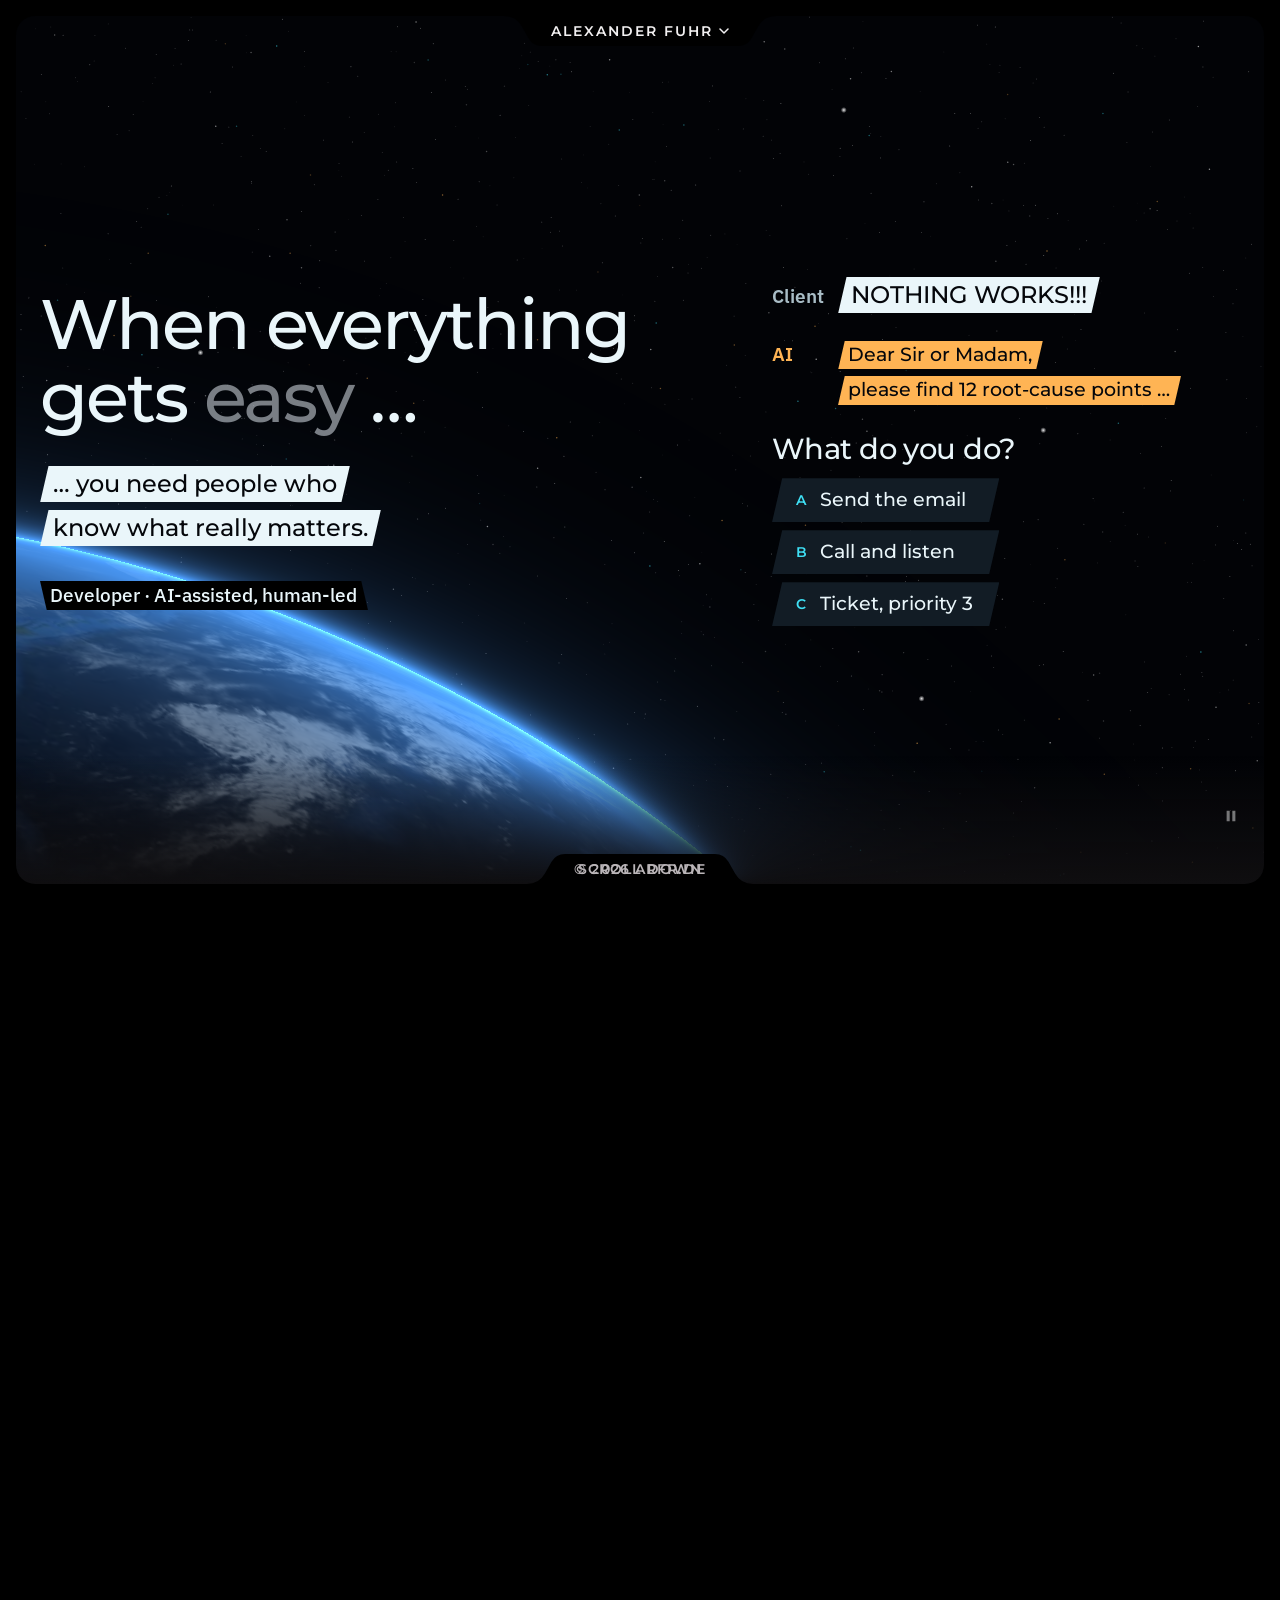
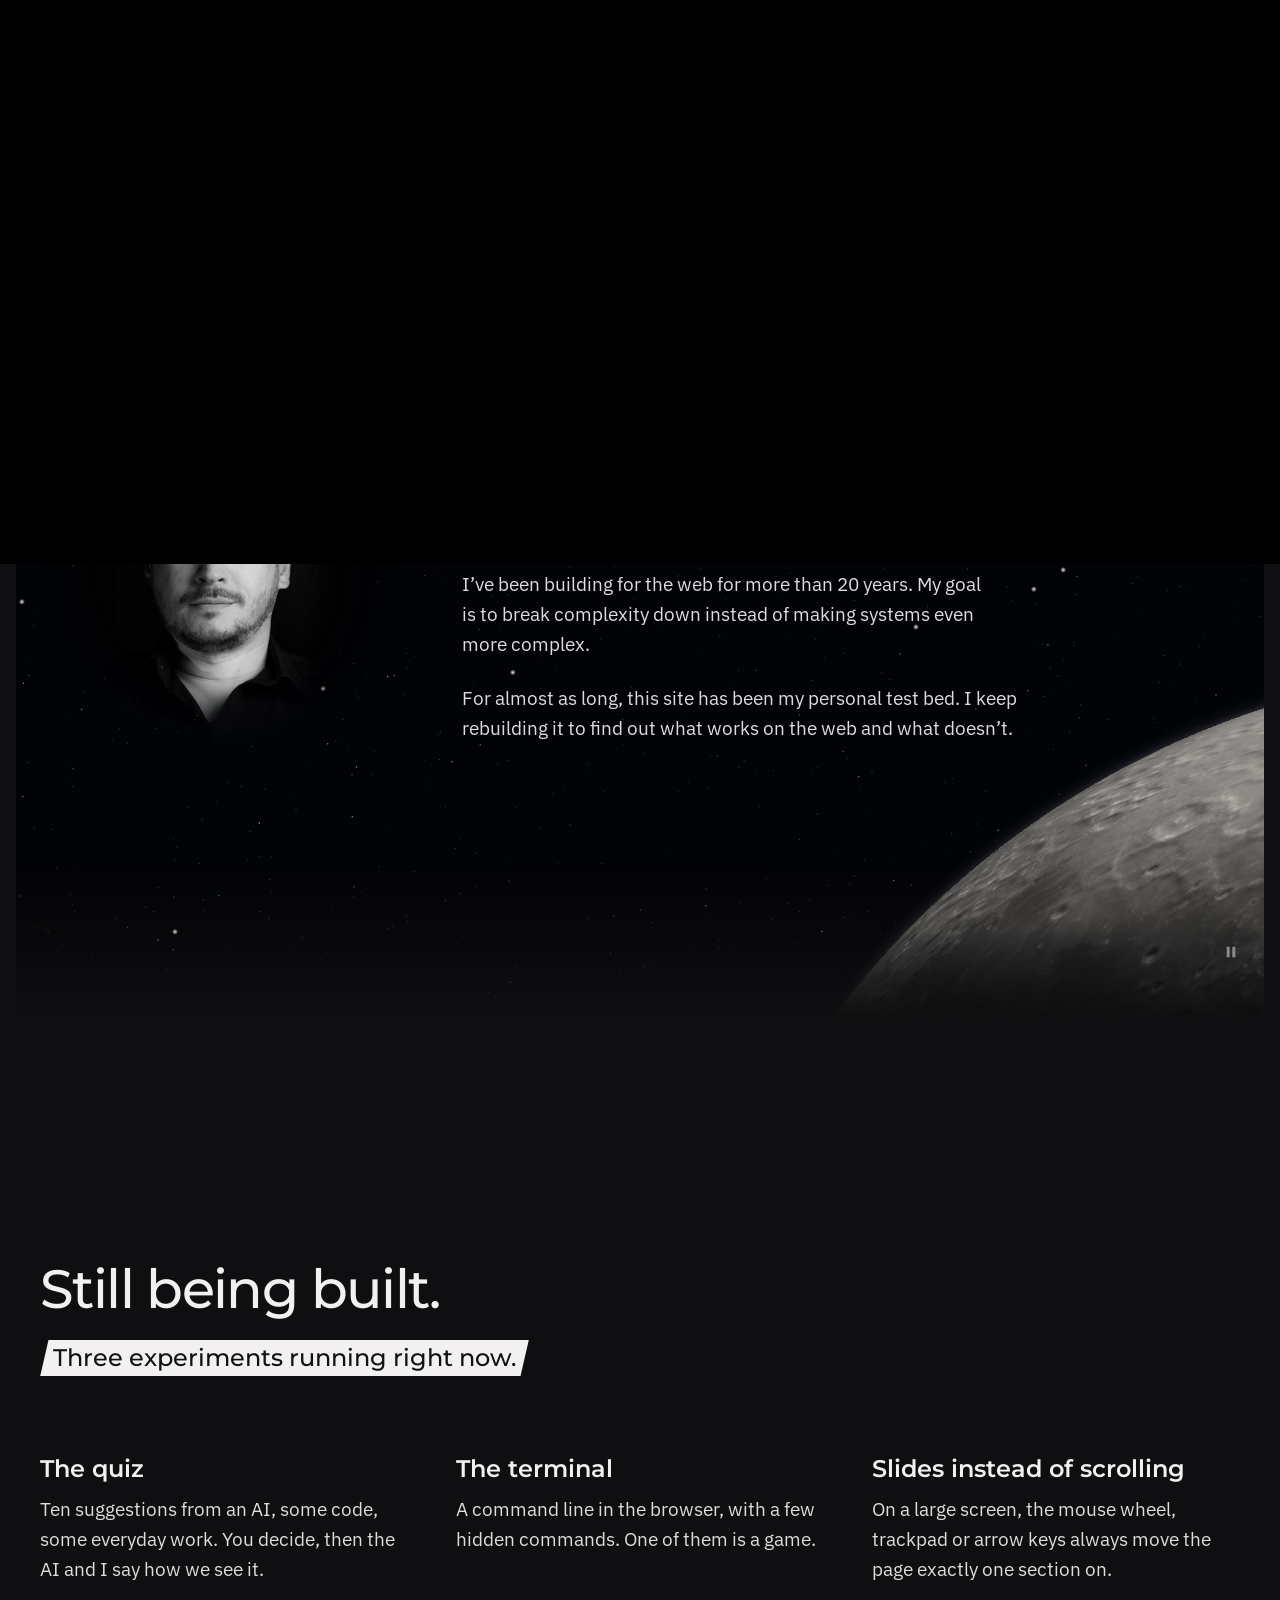
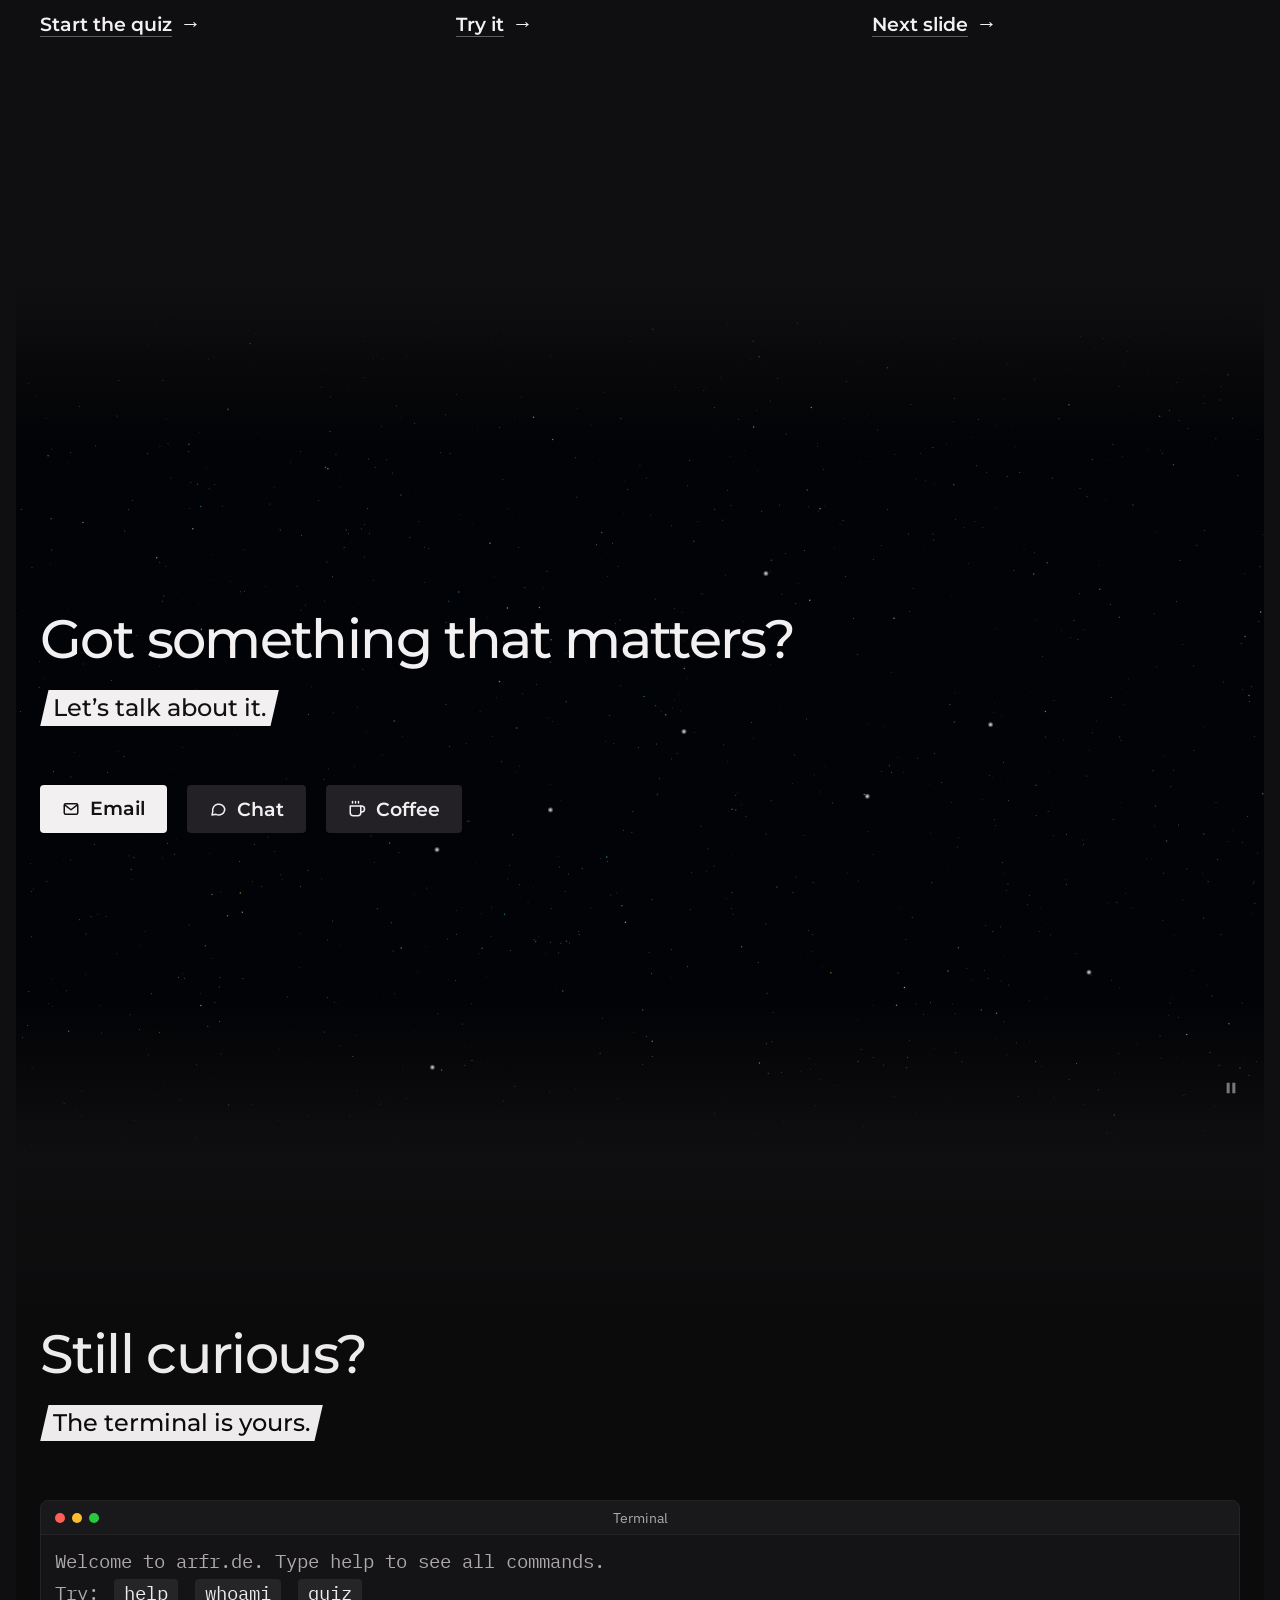
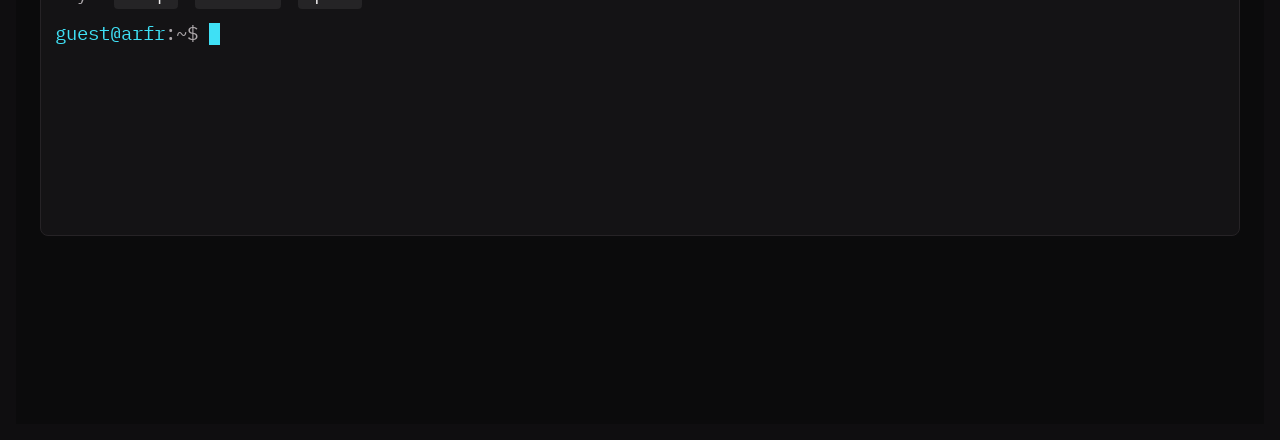
==== commit bfc3530c: "update" ====
--- a/index.html
+++ b/index.html
@@ -513,7 +513,8 @@
     </div>
   </section>
 
-  <section class="section about-band" id="about" aria-labelledby="about-title">
+  <section class="section about-band space-band" id="about" aria-labelledby="about-title">
+    <button type="button" class="earth-pause" id="moon-pause" hidden><svg viewBox="0 0 16 16" aria-hidden="true" focusable="false"><path class="i-pause" d="M3 2h3.5v12H3zM9.5 2H13v12H9.5z"/><path class="i-play" d="M4 1.5l10 6.5-10 6.5z"/></svg></button>
     <div class="wrap">
       <div class="about">
         <img class="portrait" src="images/alexander-fuhr.jpg" alt="Alexander Fuhr" width="480" height="480" loading="lazy" decoding="async">
@@ -555,7 +556,8 @@
     </div>
   </section>
 
-  <section class="section" id="contact" aria-labelledby="contact-title">
+  <section class="section space-band" id="contact" aria-labelledby="contact-title">
+    <button type="button" class="earth-pause" id="sun-pause" hidden><svg viewBox="0 0 16 16" aria-hidden="true" focusable="false"><path class="i-pause" d="M3 2h3.5v12H3zM9.5 2H13v12H9.5z"/><path class="i-play" d="M4 1.5l10 6.5-10 6.5z"/></svg></button>
     <div class="wrap">
       <div class="statement">
         <h2 id="contact-title" data-i18n="contact.title">Etwas, worauf es ankommt?</h2>
--- a/css/site.css
+++ b/css/site.css
@@ -56,6 +56,7 @@
   /* the neon stage of the hero and the game: bluer blacks and whites; its neon is the human cyan, --neon-light a paler tint */
   --neon-light: #7FF0FF;
   --stage-bg: #05070B;
+  --space: #020306; /* deep space behind the stars, the Earth and the Moon */
   --stage-glow: #0A2131;
   --stage-surface: #0A1219;
   --stage-line: #1B2A34;
@@ -194,7 +195,7 @@
   --plate: #121C25; /* the dark plates of the quiz */
   color-scheme: dark;
   color: var(--fg);
-  background: #020306; /* deep space behind the stars and the Earth */
+  background: var(--space);
 }
 .hero .review-card { background: var(--stage-surface); border-color: rgba(var(--human-rgb), 0.22); }
 .retro-grid {
@@ -1425,7 +1426,20 @@
 .about-band { background: var(--term-bg); color: var(--term-fg); }
 /* the darker terminal bands fade in and out of the page ground: no hard edge between sections */
 :root { --band-fade: clamp(96px, 12vw, 180px); }
-.about-band { background: linear-gradient(to bottom, var(--page), var(--term-bg) var(--band-fade), var(--term-bg) calc(100% - var(--band-fade)), var(--page)); }
+/* "About me" and "Contact" look out of the same window as the hero: deep space, stars, the Moon and the Sun (drawn in
+   app.js). Sky and planets fade in and out with the band, so the page ground stays calm between the sections */
+.space-band { position: relative; overflow: hidden; color-scheme: dark; background: linear-gradient(to bottom, var(--page), var(--space) var(--band-fade), var(--space) calc(100% - var(--band-fade)), var(--page)); }
+.space-band .wrap { position: relative; z-index: 1; }
+/* Earth, Moon and Sun can be grabbed and turned sideways (app.js); upward swipes still scroll the page */
+.hero, .space-band { touch-action: pan-y pinch-zoom; }
+.can-grab { cursor: grab; }
+.grabbing, .grabbing * { cursor: grabbing; user-select: none; }
+.space-band > .retro-grid {
+  -webkit-mask-image: linear-gradient(to bottom, transparent, #000 var(--band-fade), #000 calc(100% - var(--band-fade) * 0.6), transparent);
+  mask-image: linear-gradient(to bottom, transparent, #000 var(--band-fade), #000 calc(100% - var(--band-fade) * 0.6), transparent);
+}
+/* the photo's backdrop (rgb 7) a touch deeper, down to the black of space, so no lighter disc shows behind the face */
+.about-band .portrait { filter: contrast(1.04); }
 #terminal.next-band { background: linear-gradient(to bottom, var(--page), var(--term-bg) var(--band-fade)); }
 .about-band .h2 { color: var(--term-fg); }
 .about-band .about-text p { color: var(--text); }
@@ -1762,6 +1776,8 @@
   .about-text { display: contents; }
   .about-text > .statement { order: -1; }
   .about > .portrait { width: 220px; margin-block: -20px; }
+  .about-band .wrap { padding-bottom: calc(36px + 46vw); } /* room for the Moon under the text */
+  #contact .wrap { padding-bottom: calc(36px + 70vw); } /* and for the Sun under the buttons */
   .ws-list { gap: 28px; }
   /* the terminal opens no taller than its greeting needs; what follows scrolls inside, as before */
   .cli-screen { height: 220px; }
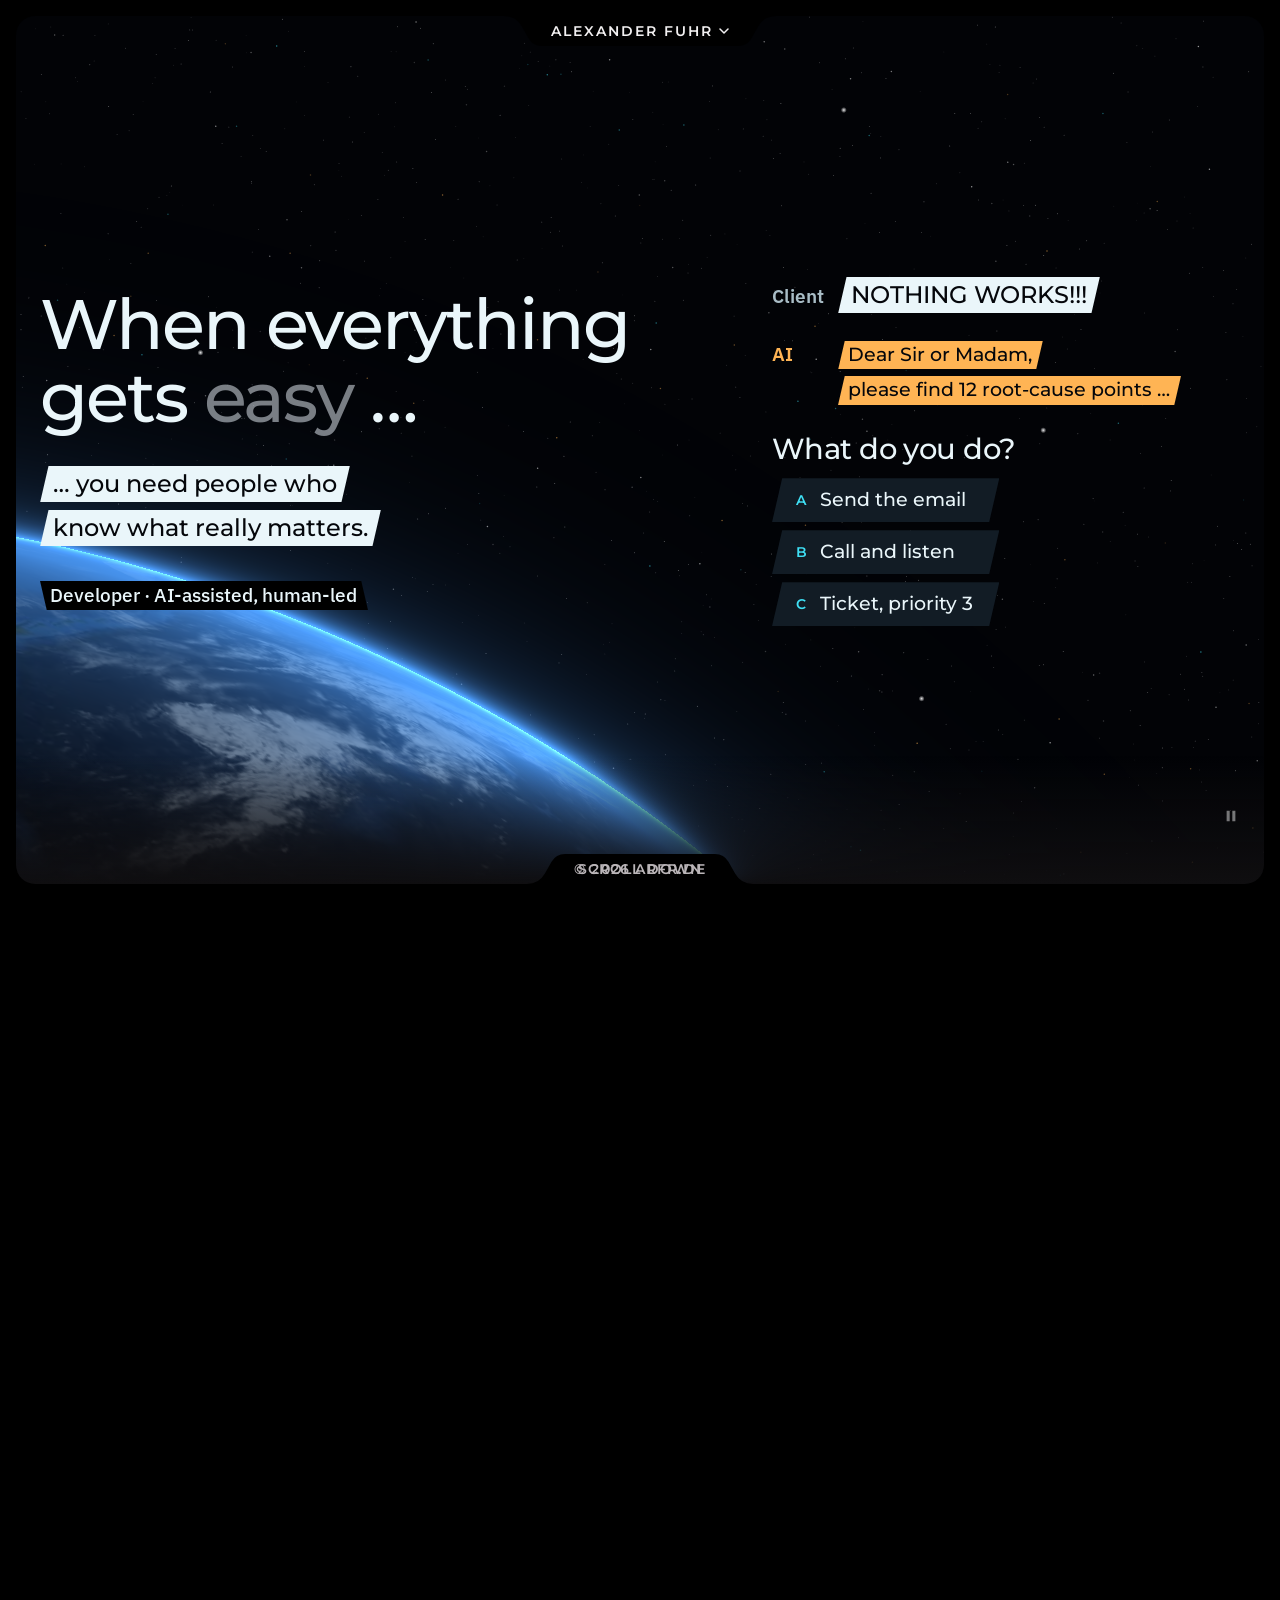
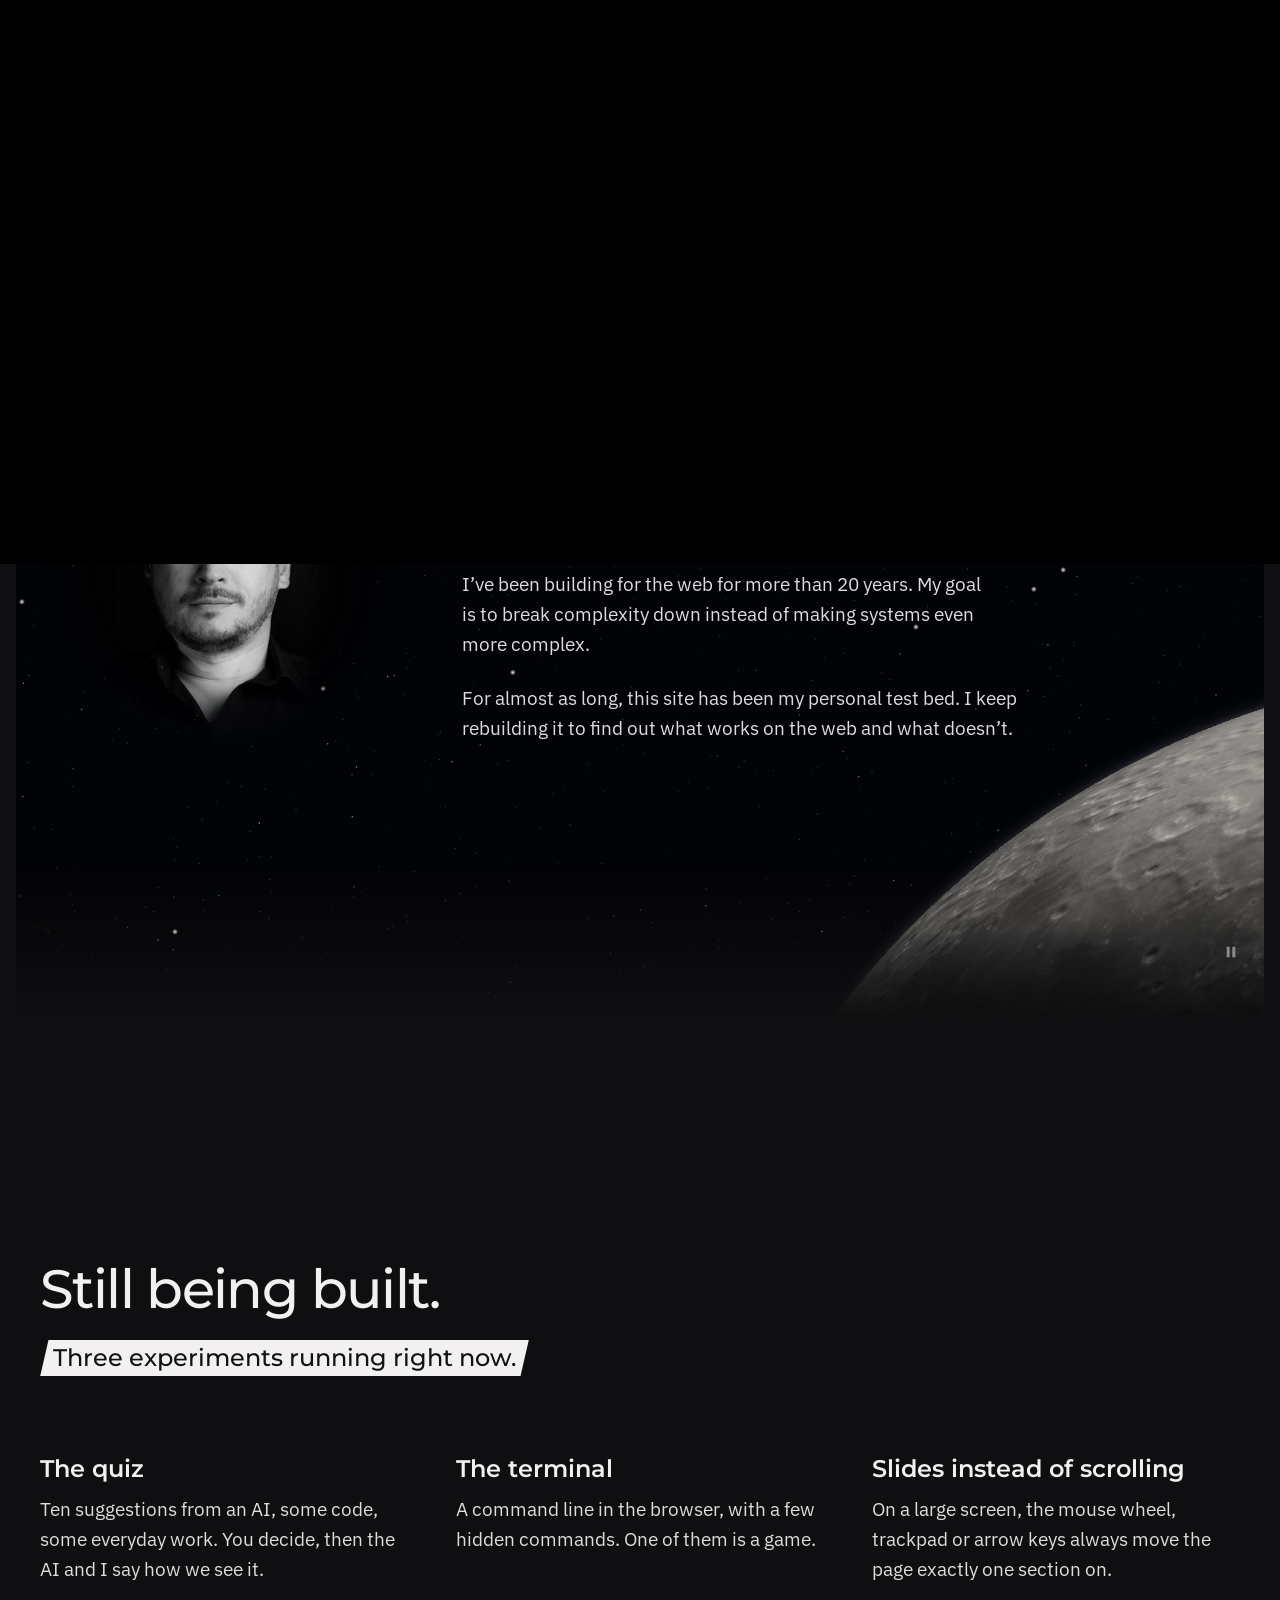
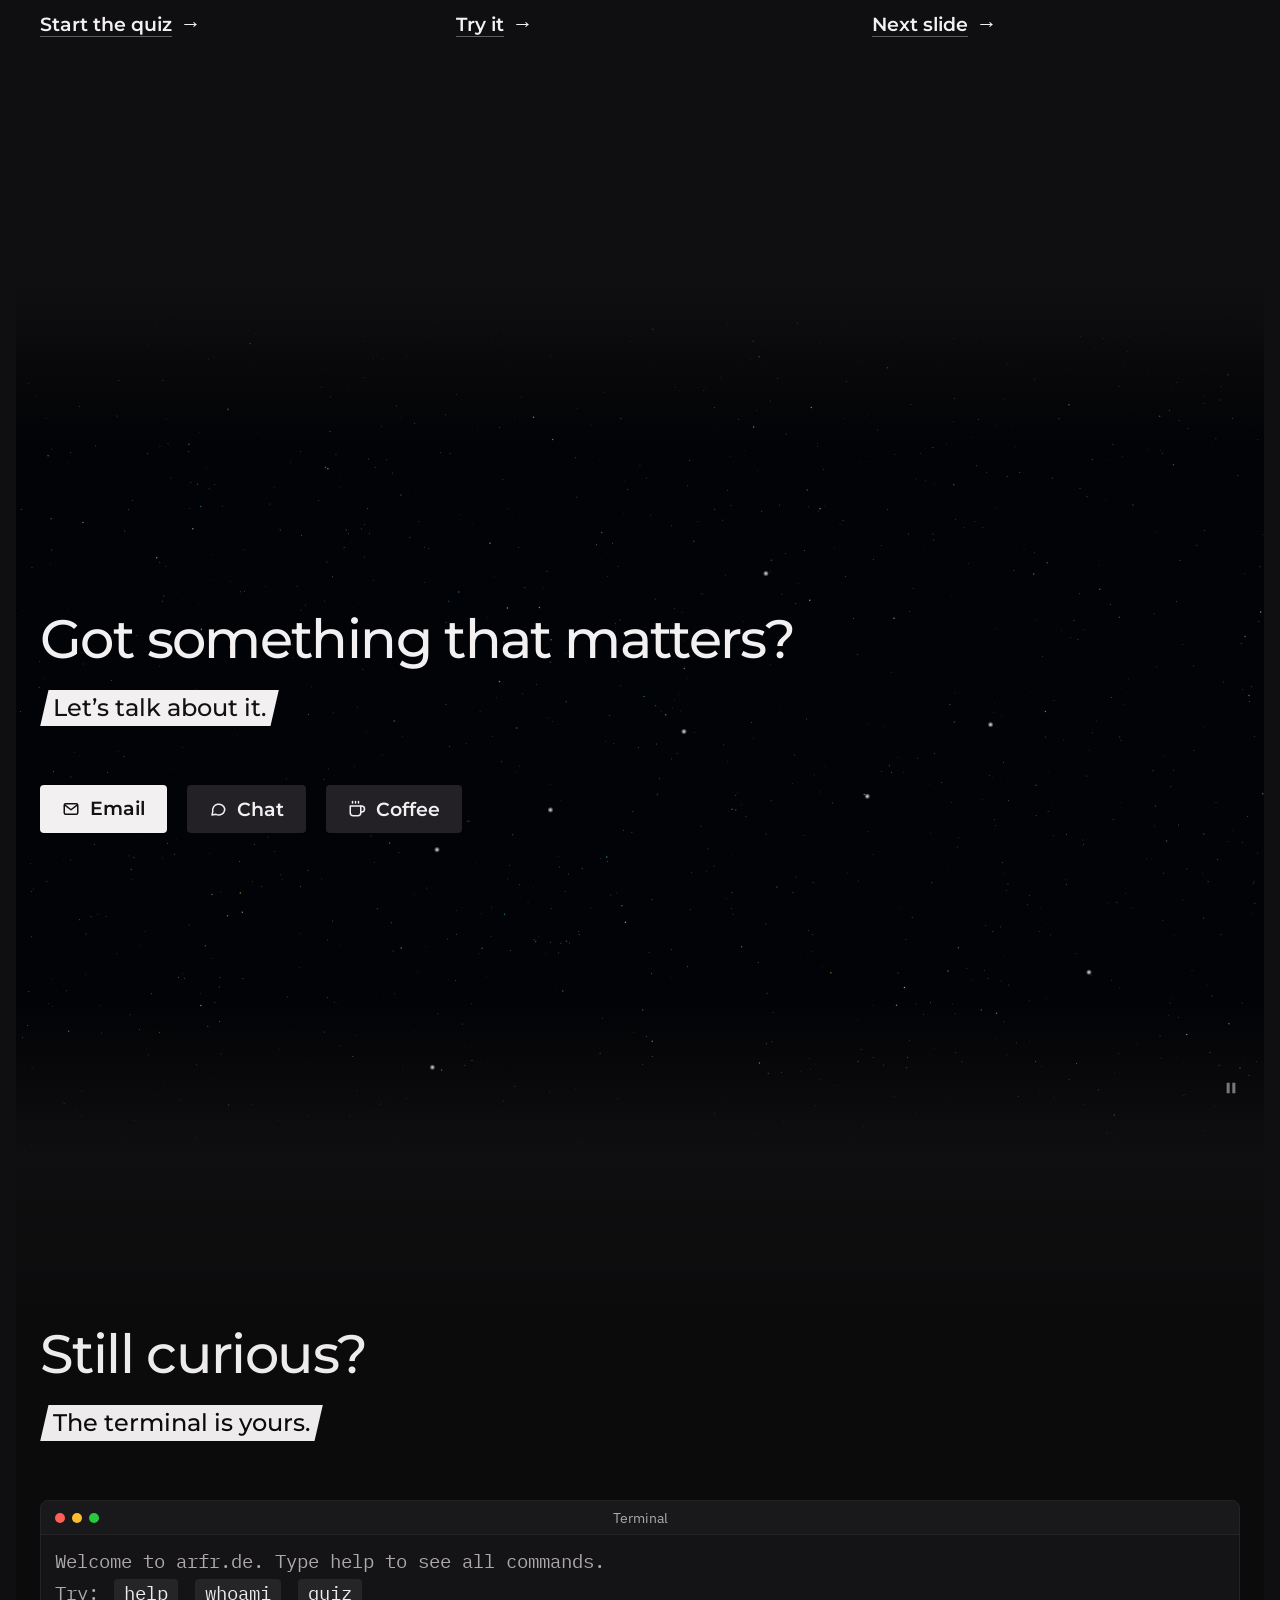
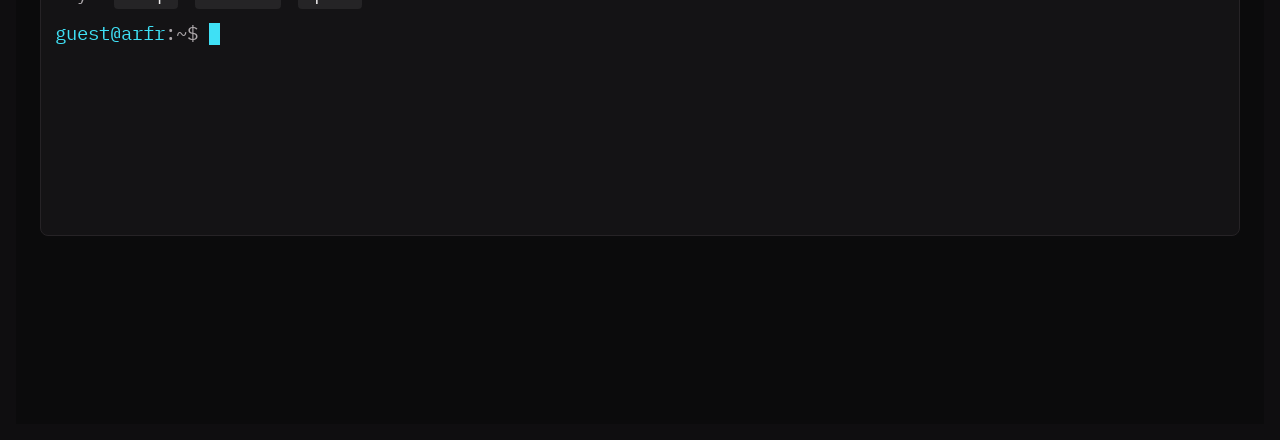
==== commit 3bd95c04: "black" ====
--- a/index.html
+++ b/index.html
@@ -644,6 +644,16 @@
   </div>
 </div>
 
+<!-- behind the last slide: only for those who push hard enough -->
+<div class="void" id="void" role="dialog" aria-modal="true" aria-labelledby="void-title" tabindex="-1" hidden>
+  <canvas class="void-gl" id="void-gl" aria-hidden="true"></canvas>
+  <div class="void-text">
+    <p class="void-title" id="void-title" data-i18n="void.title">Du solltest gar nicht hier sein.</p>
+    <button type="button" class="void-back" id="void-back"><span aria-hidden="true">↑</span> <span data-i18n="void.back">Zurück, solange du noch kannst</span></button>
+  </div>
+  <button type="button" class="void-sound" id="void-sound" aria-pressed="false" aria-label="Ton an" data-i18n-aria="void.sound.on"><svg viewBox="0 0 24 24" fill="none" stroke="currentColor" stroke-width="1.8" stroke-linecap="round" stroke-linejoin="round" aria-hidden="true" focusable="false"><path d="M11 5 6 9H2v6h4l5 4V5z"/><path class="on" d="M15.5 8.5a5 5 0 0 1 0 7M18.5 5.5a9 9 0 0 1 0 13"/><path class="off" d="m16 9 6 6m0-6-6 6"/></svg></button>
+</div>
+<div class="void-flash" id="void-flash" aria-hidden="true"></div>
 
 </body>
 </html>
--- a/css/site.css
+++ b/css/site.css
@@ -1810,3 +1810,63 @@
   html.slides main > section > .wrap, html.slides main > section:not(.is-active) > .wrap { opacity: 1; transform: none; transition: none; }
 }
 @media print { html.slides main > section > .wrap { opacity: 1 !important; transform: none !important; } }
+
+/* Deep scroll: past the end of the last slide the floor gives like rubber (a sheet of spacetime that sags into a
+   well); pushed hard enough, it tears and the page falls into a black hole. Nothing of it shows until then */
+.rubber { position: fixed; inset: 0; width: 100%; height: 100%; z-index: 64; pointer-events: none; }
+.rubber[hidden] { display: none; }
+main > section.rubbering .wrap { will-change: transform; transform-origin: 50% 0; }
+html.void-open { scrollbar-color: transparent transparent; scroll-snap-type: none; }
+.void {
+  position: fixed; inset: 0; z-index: 120;
+  display: grid; place-items: center;
+  color: #fff; background: transparent;
+  overscroll-behavior: contain; touch-action: none;
+  outline: none;
+}
+.void[hidden] { display: none; }
+.void-gl { position: absolute; inset: 0; width: 100%; height: 100%; display: block; }
+.void.no-gl { background: radial-gradient(circle at 50% 42%, #000 0 11vmin, rgba(255, 196, 120, 0.95) 11.6vmin, rgba(255, 120, 40, 0.35) 14vmin, transparent 26vmin), #000; }
+.void-text {
+  position: absolute; left: 0; right: 0; bottom: max(9vh, 56px);
+  display: flex; flex-direction: column; align-items: center; gap: 22px;
+  padding: 0 16px; text-align: center; pointer-events: none;
+}
+.void-title {
+  margin: 0;
+  font-family: var(--font-display); font-weight: 500;
+  font-size: clamp(22px, 3.4vw, 44px); letter-spacing: 0.01em; line-height: 1.15;
+  opacity: 0; transform: translateY(10px) scale(0.98); filter: blur(6px);
+  transition: opacity 1.6s ease, transform 1.6s ease, filter 1.6s ease;
+}
+.void-back {
+  appearance: none; border: 0; background: none; cursor: pointer; pointer-events: auto;
+  font-family: var(--font-mono); font-size: 13px; letter-spacing: 0.04em;
+  color: rgba(255, 255, 255, 0.55); padding: 8px 12px;
+  opacity: 0; transition: opacity 1.2s ease, color 0.2s ease;
+}
+.void-back:hover, .void-back:focus-visible { color: #fff; }
+.void-back:focus-visible, .void-sound:focus-visible { outline: 2px solid var(--accent); outline-offset: 2px; }
+.void.show .void-title { opacity: 1; transform: none; filter: none; }
+.void.show .void-back { opacity: 1; transition-delay: 2.2s, 0s; }
+.void-sound {
+  position: absolute; right: max(16px, 2.5vw); bottom: max(16px, 2.5vw);
+  width: 40px; height: 40px; display: grid; place-items: center;
+  appearance: none; border: 1px solid rgba(255, 255, 255, 0.18); border-radius: 50%;
+  background: rgba(0, 0, 0, 0.35); color: rgba(255, 255, 255, 0.7); cursor: pointer;
+  opacity: 0; transition: opacity 1s ease 1.4s, color 0.2s ease, border-color 0.2s ease;
+}
+.void.show .void-sound { opacity: 1; }
+.void-sound:hover { color: #fff; border-color: rgba(255, 255, 255, 0.45); }
+.void-sound svg { width: 20px; height: 20px; }
+.void-sound .off { display: none; }
+.void-sound[aria-pressed="false"] .on { display: none; }
+.void-sound[aria-pressed="false"] .off { display: inline; }
+.void.leaving .void-title, .void.leaving .void-back, .void.leaving .void-sound { opacity: 0; transition: opacity 0.35s ease; transition-delay: 0s; }
+.void-flash {
+  position: fixed; inset: 0; z-index: 121; pointer-events: none; opacity: 0;
+  background: radial-gradient(circle at 50% 70%, #fff 0, rgba(255, 236, 210, 0.9) 18%, rgba(255, 170, 90, 0.35) 45%, transparent 75%);
+}
+@media (prefers-reduced-motion: reduce) {
+  .void-title { transform: none; filter: none; }
+}
